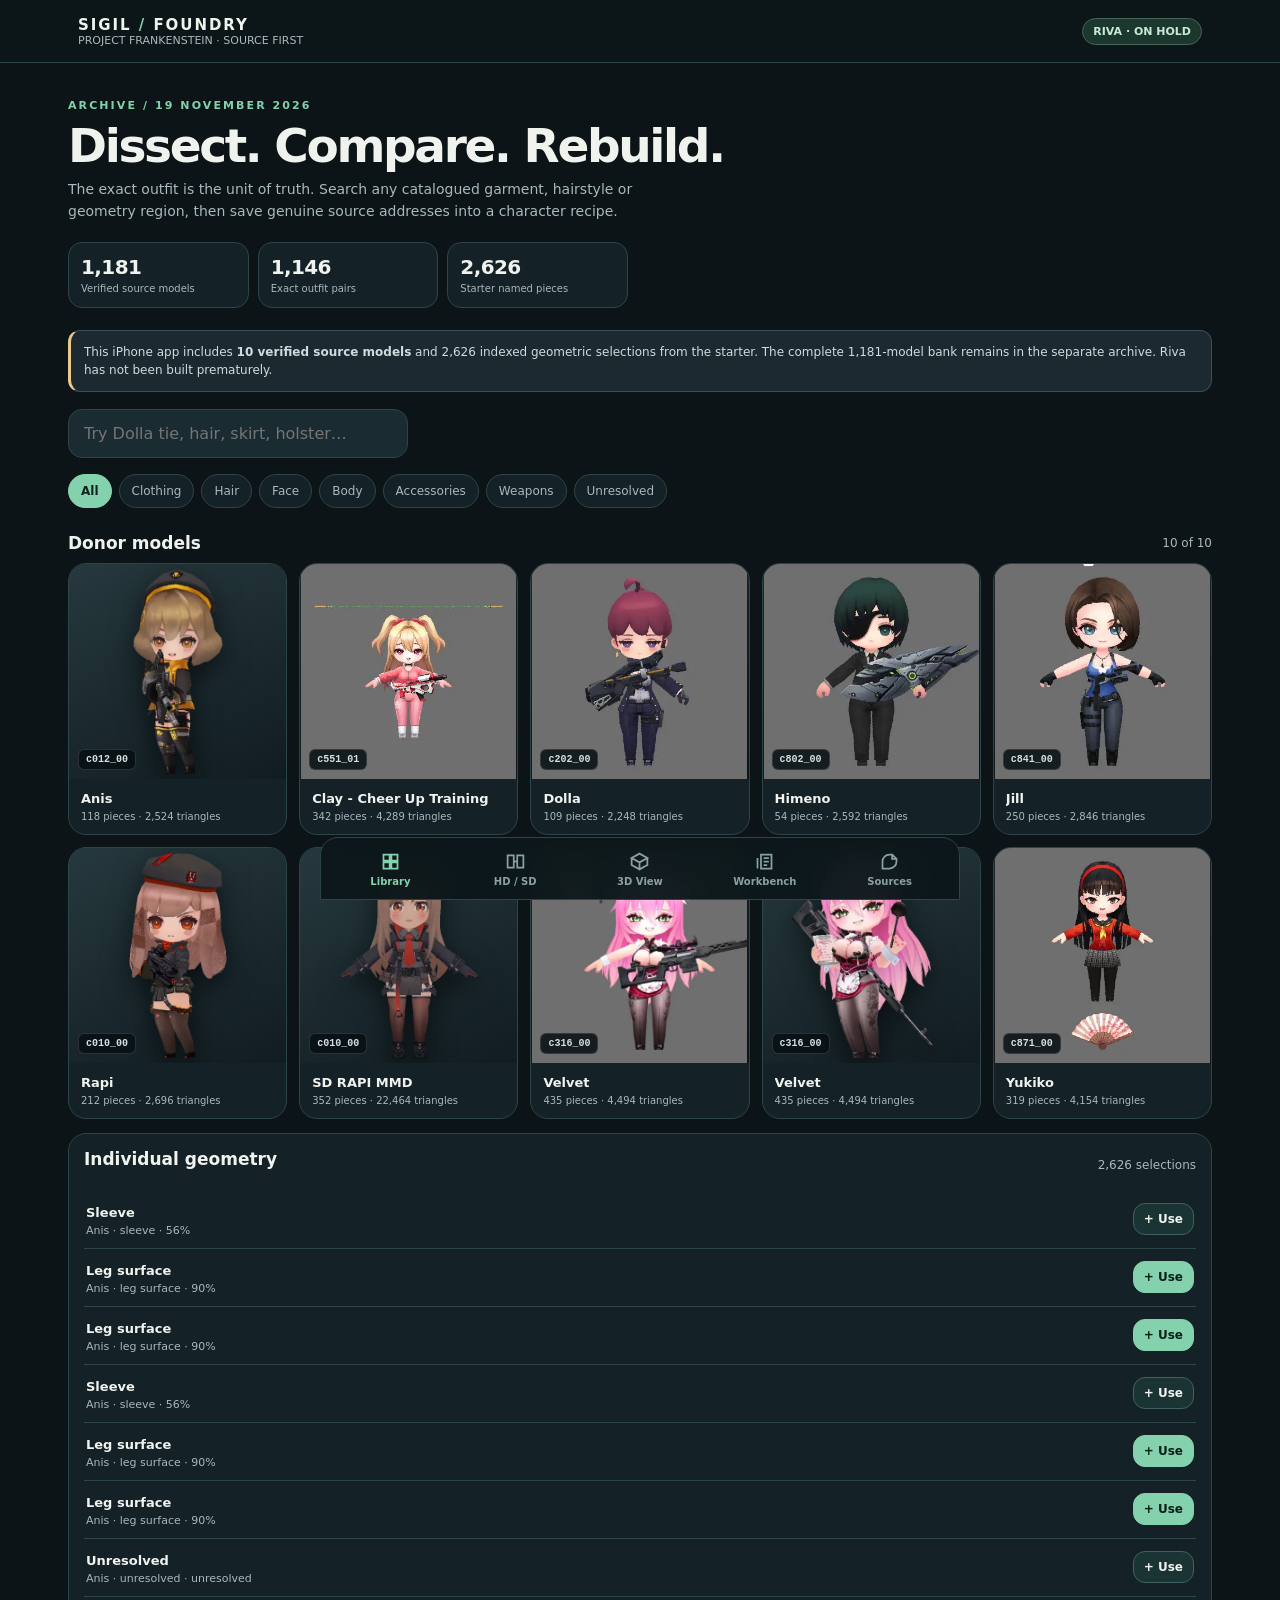
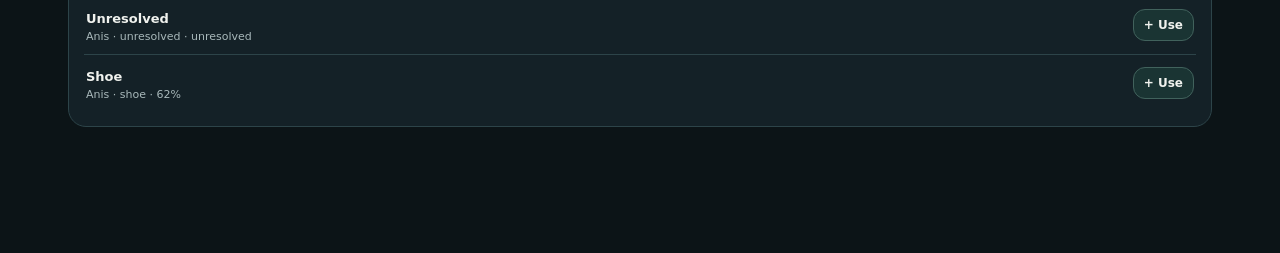
==== sigil-foundry/index.html @ a029f134 "Add touch-friendly private-source Foundry research viewer" ====
<!DOCTYPE html><html lang="en"><head><meta charset="utf-8"><meta name="viewport" content="width=device-width,initial-scale=1,viewport-fit=cover"><meta name="theme-color" content="#0c1417"><meta name="apple-mobile-web-app-capable" content="yes"><meta name="apple-mobile-web-app-title" content="SIGIL Foundry"><title>SIGIL Foundry | Mobile Source Studio</title><link rel="icon" href="data:,"><style>
:root{--bg:#0c1417;--panel:#142127;--surface:#1b2b32;--cream:#f2eee6;--text:#f0f2ee;--muted:#a9b9bb;--stroke:#2d4449;--jade:#83d2ad;--gold:#ebca8b;--red:#e8aba0;--bottom:76px; font-family:Inter,ui-sans-serif,system-ui,-apple-system,BlinkMacSystemFont,"Segoe UI",sans-serif;color-scheme:dark}
*{box-sizing:border-box}html{scroll-behavior:smooth}body{background:var(--bg);color:var(--text);margin:0;min-height:100dvh}button,input,select,textarea{font:inherit}button{cursor:pointer}button:disabled{opacity:.38;cursor:not-allowed}a{color:var(--jade)}button:focus-visible,input:focus-visible,select:focus-visible{outline:2px solid var(--jade);outline-offset:2px}input,select,textarea{color:var(--text);background:var(--surface);border:1px solid var(--stroke);border-radius:11px;padding:12px;max-width:100%}.top{position:sticky;top:0;z-index:20;background:#0d171aec;backdrop-filter:blur(18px);border-bottom:1px solid var(--stroke)}.top-inner{max-width:1180px;margin:auto;display:flex;align-items:center;justify-content:space-between;min-height:62px;padding:8px 18px}.brand{font-weight:900;letter-spacing:.13em;font-size:15px}.brand b{color:var(--jade)}.tiny{font-size:11px;color:var(--muted)}.badge{border:1px solid #456657;background:#1c372e;color:#c6ead8;border-radius:100px;padding:6px 10px;font-size:11px;font-weight:800;white-space:nowrap}.wrap{max-width:1180px;margin:auto;padding:24px 18px 126px}.eyebrow{font-size:11px;letter-spacing:.19em;color:var(--jade);font-weight:900;text-transform:uppercase}.hero{margin-bottom:22px}.hero h1{font-size:clamp(29px,7vw,47px);line-height:1.05;letter-spacing:-.05em;margin:9px 0}.hero p{color:var(--muted);max-width:620px;margin:8px 0;font-size:14px;line-height:1.55}.metrics{display:grid;grid-template-columns:repeat(3,1fr);gap:9px;margin-top:19px}.metric{background:var(--panel);border:1px solid var(--stroke);padding:12px;border-radius:14px}.metric strong{font-size:20px;display:block;letter-spacing:-.03em}.metric span{font-size:10px;color:var(--muted);display:block;line-height:1.3;margin-top:3px}.toolbar{display:flex;flex-direction:column;gap:12px;margin-bottom:15px}.search{width:100%;padding:14px 15px!important;border-radius:14px}.chipbar{display:flex;gap:7px;overflow:auto;padding:1px 0 7px;scrollbar-width:none}.chipbar::-webkit-scrollbar{display:none}.chip{border:1px solid var(--stroke);background:var(--panel);border-radius:100px;padding:9px 12px;color:var(--muted);white-space:nowrap;font-size:12px}.chip[aria-pressed="true"]{color:#10241e;background:var(--jade);border-color:var(--jade);font-weight:850}.section-row{display:flex;align-items:center;justify-content:space-between;gap:10px;margin:18px 0 10px}.section-row h2{font-size:17px;margin:0}.section-row span{font-size:12px;color:var(--muted)}.grid{display:grid;grid-template-columns:repeat(2,minmax(0,1fr));gap:12px}.donor{background:var(--panel);border:1px solid var(--stroke);border-radius:18px;padding:0;text-align:left;color:var(--text);overflow:hidden;min-width:0}.donor:active{transform:scale(.988)}.donor-cover{height:175px;background:linear-gradient(155deg,#26393e,#111c21);display:flex;align-items:center;justify-content:center;overflow:hidden;position:relative}.donor-cover img{width:100%;height:100%;object-fit:contain;object-position:center 35%;filter:drop-shadow(0 10px 14px #0009)}.donor-cover .model-id{position:absolute;bottom:9px;left:9px;background:#071114dc;border:1px solid #fff2;color:#d3e1e1;padding:4px 7px;border-radius:6px;font:600 10px monospace}.donor-info{padding:12px}.donor-info strong{display:block;font-size:13px;white-space:nowrap;overflow:hidden;text-overflow:ellipsis}.donor-info span{font-size:10px;color:var(--muted);margin-top:5px;display:block}.notice{background:#1c2930;border:1px solid #39505b;border-left:3px solid var(--gold);border-radius:12px;padding:12px 13px;color:#cfdcdd;font-size:12px;line-height:1.5}.banner{display:flex;gap:10px;align-items:flex-start}.banner svg{flex-shrink:0}.panel{background:var(--panel);border:1px solid var(--stroke);border-radius:18px;padding:15px;margin-top:14px}.panel h2{font-size:17px;margin:0 0 12px}.panel p{font-size:13px;color:var(--muted);line-height:1.55}.btn{display:inline-flex;justify-content:center;align-items:center;gap:8px;border:1px solid #41625c;background:#1a3433;color:var(--text);font-weight:750;border-radius:12px;padding:11px 13px;font-size:12px;text-decoration:none}.btn.primary{background:var(--jade);color:#092018;border-color:var(--jade)}.btn.ghost{background:transparent;border-color:var(--stroke)}.btn.full{width:100%;margin-top:10px}.btn-row{display:flex;flex-wrap:wrap;gap:8px;margin-top:12px}.back{border:0;color:var(--jade);background:transparent;padding:6px 0;font-weight:700;font-size:12px}.profile{display:grid;gap:11px}.pair{display:grid;grid-template-columns:1fr 1fr;gap:10px}.art{background:#213035;border-radius:13px;position:relative;overflow:hidden;height:240px;display:flex;align-items:center;justify-content:center}.art img{max-width:100%;max-height:100%;object-fit:contain;filter:drop-shadow(0 3px 11px #0009)}.art span{position:absolute;top:8px;left:8px;background:#051012b8;border-radius:6px;font-size:10px;padding:4px 6px;font-weight:750}.partrow{border-bottom:1px solid var(--stroke);padding:11px 2px;display:flex;justify-content:space-between;align-items:center;gap:12px}.partrow:last-child{border-bottom:0}.partrow strong{font-size:13px;font-weight:760}.partrow small{display:block;font-size:11px;color:var(--muted);padding-top:3px}.partrow .btn{padding:8px 10px;white-space:nowrap}.partlist{max-height:520px;overflow:auto}.loading{color:var(--jade);font-size:12px}.filters{display:flex;gap:9px;align-items:center}.filters>*{min-width:0;flex:1}.canvascompare{position:relative;overflow:hidden;max-width:520px;background:radial-gradient(ellipse at center,#324a50,#132326);height:380px;border:1px solid var(--stroke);border-radius:14px;margin:8px auto}.canvascompare img{position:absolute;inset:0;width:100%;height:100%;object-fit:contain}.comparelabels{display:flex;justify-content:space-between;font-size:11px;color:var(--muted)}.range{width:100%;accent-color:var(--jade)}.recipe-line{display:grid;grid-template-columns:1fr auto;gap:8px;align-items:center;padding:10px 0;border-bottom:1px solid var(--stroke)}.recipe-line small{display:block;color:var(--muted);font-size:11px}.recipe-line strong{font-size:12px}.recipe-line input{width:44px;height:37px;padding:3px;border-radius:8px;vertical-align:middle}.recipe-actions{display:flex;gap:5px}.recipe-actions button{padding:9px;border-radius:8px}.empty{padding:24px 12px;text-align:center;color:var(--muted);font-size:13px;border:1px dashed var(--stroke);border-radius:12px}.viewer{height:410px;background:radial-gradient(ellipse at center,#31464b,#0c181c 70%);border-radius:16px;border:1px solid var(--stroke);overflow:hidden;position:relative;display:flex;align-items:center;justify-content:center}.viewer model-viewer{width:100%;height:100%;background:transparent}.viewer-placeholder{text-align:center;padding:22px;max-width:330px;font-size:13px;color:var(--muted)}.viewer-placeholder b{display:block;color:var(--text);font-size:17px;margin-bottom:6px}.faux-icon{width:58px;height:58px;border-radius:16px;background:#213c39;color:var(--jade);display:grid;place-items:center;font-size:28px;margin:0 auto 12px}.progress{height:6px;background:#203236;border-radius:6px;overflow:hidden;margin:11px 0}.progress span{display:block;height:100%;width:97%;background:var(--jade)}.source-table{width:100%;font-size:12px;border-collapse:collapse}.source-table td{border-bottom:1px solid var(--stroke);padding:12px 3px}.source-table td:last-child{text-align:right;font-weight:800}.proof{width:100%;max-width:900px;border-radius:12px}.mobile-nav{position:fixed;z-index:25;bottom:0;left:0;right:0;display:flex;justify-content:space-around;gap:0;background:#0c171bf5;backdrop-filter:blur(15px);border-top:1px solid var(--stroke);padding:8px max(7px,env(safe-area-inset-right)) calc(7px + env(safe-area-inset-bottom))}.navbtn{flex:1;display:flex;flex-direction:column;align-items:center;gap:4px;border:0;background:none;color:#8aa1a3;font-size:10px;font-weight:650;padding:5px 3px}.navbtn svg{width:21px;height:21px;stroke-width:2;fill:none;stroke:currentColor}.navbtn[aria-current="page"]{color:var(--jade)}.subtle{font-size:11px!important;color:var(--muted)}.sr-only{position:absolute;width:1px;height:1px;overflow:hidden;clip:rect(0,0,0,0)}.file-control{display:inline-flex;position:relative;overflow:hidden}.file-control input{position:absolute;inset:0;opacity:0;cursor:pointer}.source-actions{margin-top:16px}.warn{color:var(--gold)!important}.error{color:var(--red)!important}.right{margin-left:auto}.floating{position:fixed;bottom:calc(82px + env(safe-area-inset-bottom));left:50%;transform:translateX(-50%);z-index:30;background:#c7ead6;color:#0c2922;font-size:12px;font-weight:750;border-radius:100px;padding:10px 14px;box-shadow:0 9px 30px #0008;max-width:92vw;text-align:center;pointer-events:none}.fit-controls{display:flex;gap:7px;flex-wrap:wrap;margin:11px 0}.tag{font-size:10px;letter-spacing:.02em;border:1px solid var(--stroke);border-radius:7px;padding:5px 7px;color:var(--muted)}.tag.verified{color:var(--jade);border-color:#355b4a}.muted{color:var(--muted)}
@media(min-width:720px){.wrap{padding-top:36px}.grid{grid-template-columns:repeat(5,minmax(0,1fr))}.donor-cover{height:215px}.profile{grid-template-columns:1fr 1fr}.pair .art{height:330px}.metrics{max-width:560px}.mobile-nav{max-width:800px;left:50%;transform:translateX(-50%);border:1px solid var(--stroke);border-radius:18px 18px 0 0}.top-inner{padding-inline:28px}.toolbar{flex-direction:row;align-items:center}.toolbar .search{width:340px}.chipbar{flex:1}}
@media(max-width:350px){.wrap{padding-inline:12px}.donor-cover{height:148px}.art{height:205px}}
</style></head><body><script>window.FOUNDRY_DATA={"assets":[{"asset_id":"a_26113ddb29e21cfa011d","label":"Anis","variant":"c012_00","part_count":118,"triangle_count":2524,"sha256":"26113ddb29e21cfa011db3b886895a06e87f343495593f696c88e1264e742d66","url":"/parts-nkas/c012_00.glb","articulation":{"structural_screen_candidate":false,"positive_face_groups":{"eyes":["eyeL_bone01","eyeR_bone01"],"cheeks":["cheekL_bone01","cheekR_bone01"]},"base_eligible":false,"face_structure_evidence":null,"screened_digit_cohort":false,"positive_weighted_digit_joints":["Bip001 L Finger0","Bip001 L Finger1","Bip001 R Finger0","Bip001 R Finger1"],"positive_weighted_facial_joints":["cheekL_bone01","cheekR_bone01","eyeL_bone01","eyeR_bone01"],"varying_facial_joint_targets":["eyeL_bone01","eyeR_bone01"],"nonzero_face_morph_targets":[],"facial_motion_evidence":true,"native_packet_control_evidence":{"ten_weighted_digit_chains":false,"four_weighted_facial_domains":false,"measured_control_action_counts":{"eyes":15},"native_motion_in_all_five_domains":false,"source_url":"/parts-inventory/official-articulation.json"}},"source_url":"https://nkas-l2d.pages.dev/characters/c012_00/idle/c012_00.atlas","hd_variant":"c012_00","idx":0},{"asset_id":"a_bd3911854fce69ee18eb","label":"Clay - Cheer Up Training","variant":"c551_01","part_count":342,"triangle_count":4289,"sha256":"bd3911854fce69ee18eb04dd256d93d41c7dbdff558f7c6a84bc2c3ca02b8f3a","url":"/reference-models/current-fbx-c551_01-be3a1a47e450f373.glb","articulation":{"structural_screen_candidate":true,"positive_face_groups":{"eyes":["Bone_eyelid_L_01","Bone_eyelid_L_02","Bone_eyelid_R_01","Bone_eyelid_R_02","Point_L_EYE","Point_R_EYE","eyelight_L","eyelight_R"],"lids":["Bone_eyelid_L_01","Bone_eyelid_L_02","Bone_eyelid_R_01","Bone_eyelid_R_02"],"brows":["Bone_eyebrow_L_01","Bone_eyebrow_L_02","Bone_eyebrow_R_01","Bone_eyebrow_R_02"],"mouth":["Bone_lip_d","Bone_lip_l","Bone_lip_r","Bone_lip_u"]},"base_eligible":true,"face_structure_evidence":"reports/learned-character/modern-face-construction-01/dissection-01/clay-training-current/dissection.json","screened_digit_cohort":true,"positive_weighted_digit_joints":["Bip001 L Finger0","Bip001 L Finger01","Bip001 L Finger1","Bip001 L Finger11","Bip001 L Finger2","Bip001 L Finger21","Bip001 L Finger3","Bip001 L Finger31","Bip001 L Finger4","Bip001 L Finger41","Bip001 R Finger0","Bip001 R Finger01","Bip001 R Finger1","Bip001 R Finger11","Bip001 R Finger2","Bip001 R Finger21","Bip001 R Finger3","Bip001 R Finger31","Bip001 R Finger4","Bip001 R Finger41"],"positive_weighted_facial_joints":["Bone_eyebrow_L_01","Bone_eyebrow_L_02","Bone_eyebrow_R_01","Bone_eyebrow_R_02","Bone_eyelid_L_01","Bone_eyelid_L_02","Bone_eyelid_R_01","Bone_eyelid_R_02","Bone_lip_d","Bone_lip_l","Bone_lip_r","Bone_lip_u","Point_L_EYE","Point_R_EYE","eyelight_L","eyelight_R"],"varying_facial_joint_targets":["Bone_eyebrow_L_01","Bone_eyebrow_R_01","Bone_eyebrow_R_02","Bone_eyelid_L_01","Bone_eyelid_L_02","Bone_eyelid_R_01","Bone_eyelid_R_02","Bone_lip_d","Bone_lip_l","Bone_lip_r","Bone_lip_u","Point_L_EYE","Point_R_EYE","eyelight_L","eyelight_R"],"nonzero_face_morph_targets":[],"facial_motion_evidence":true},"source_url":"https://nkas-l2d.pages.dev/characters/c551_01/idle/c551_01.atlas","hd_variant":"c551_01","idx":1},{"asset_id":"a_4340e0e1e3c683738c43","label":"Dolla","variant":"c202_00","part_count":109,"triangle_count":2248,"sha256":"4340e0e1e3c683738c435264e77ce900258d9537158cd22a264c3fc2d282b827","url":"/reference-models/current-fbx-c202_00-e6459ed41e814e43.glb","articulation":{"structural_screen_candidate":false,"positive_face_groups":{"eyes":["eyeL_bone01","eyeR_bone01"],"cheeks":["cheekL_bone01","cheekR_bone01"]},"base_eligible":false,"face_structure_evidence":null,"screened_digit_cohort":false,"positive_weighted_digit_joints":["Bip001 L Finger0","Bip001 L Finger1","Bip001 R Finger0","Bip001 R Finger1"],"positive_weighted_facial_joints":["cheekL_bone01","cheekR_bone01","eyeL_bone01","eyeR_bone01"],"varying_facial_joint_targets":["eyeL_bone01","eyeR_bone01"],"nonzero_face_morph_targets":[],"facial_motion_evidence":true},"source_url":"https://nkas-l2d.pages.dev/characters/c202_00/idle/c202_00.atlas","hd_variant":"c202_00","idx":2},{"asset_id":"a_eb46d38f22cc682143a1","label":"Himeno","variant":"c802_00","part_count":54,"triangle_count":2592,"sha256":"eb46d38f22cc682143a1a8ac861a01e8b8daf40ad26bdcac39c885636d1cbaf2","url":"/reference-models/current-fbx-c802_00-7011b59796697b02.glb","articulation":{"structural_screen_candidate":false,"positive_face_groups":{"eyes":["Bone_Eye_02","Bone_Eye_03"]},"base_eligible":false,"face_structure_evidence":null,"screened_digit_cohort":false,"positive_weighted_digit_joints":["Bip001 L Finger0","Bip001 L Finger1","Bip001 R Finger0","Bip001 R Finger1"],"positive_weighted_facial_joints":["Bone_Eye_02","Bone_Eye_03"],"varying_facial_joint_targets":[],"nonzero_face_morph_targets":[],"facial_motion_evidence":false},"source_url":"https://nkas-l2d.pages.dev/characters/c802_00/idle/c802_00.atlas","hd_variant":"c802_00","idx":3},{"asset_id":"a_652b8ddce29c4a50c487","label":"Jill","variant":"c841_00","part_count":250,"triangle_count":2846,"sha256":"652b8ddce29c4a50c4872aed82d2906f35cae09b26ced85f23092f1f4d4b8dad","url":"/reference-models/current-fbx-c841_00-bfba6c1afca89bed.glb","articulation":{"structural_screen_candidate":false,"positive_face_groups":{"eyes":["Bone_Eye_01","Bone_Eye_02","Bone_Eye_03","Bone_Eye_04","eyeL_bone","eyeR_bone"]},"base_eligible":false,"face_structure_evidence":null,"screened_digit_cohort":false,"positive_weighted_digit_joints":["Bip001 L Finger0","Bip001 L Finger1","Bip001 R Finger0","Bip001 R Finger1"],"positive_weighted_facial_joints":["Bone_Eye_01","Bone_Eye_02","Bone_Eye_03","Bone_Eye_04","eyeL_bone","eyeR_bone"],"varying_facial_joint_targets":[],"nonzero_face_morph_targets":[],"facial_motion_evidence":false},"source_url":"https://nkas-l2d.pages.dev/characters/c841_00/idle/c841_00.atlas","hd_variant":"c841_00","idx":4},{"asset_id":"a_cc858ec1af2d0857018f","label":"Rapi","variant":"c010_00","part_count":212,"triangle_count":2696,"sha256":"cc858ec1af2d0857018f8470c4a59970faf76c6d0c9e543b93d9b0abc9d3d5d0","url":"/parts-nkas/c010_00.glb","articulation":{"structural_screen_candidate":false,"positive_face_groups":{"eyes":["eyeL_bone01","eyeR_bone01"],"cheeks":["cheekL_bone01","cheekR_bone01"]},"base_eligible":false,"face_structure_evidence":null,"screened_digit_cohort":false,"positive_weighted_digit_joints":["Bip001 L Finger0","Bip001 L Finger1","Bip001 R Finger0","Bip001 R Finger1"],"positive_weighted_facial_joints":["cheekL_bone01","cheekR_bone01","eyeL_bone01","eyeR_bone01"],"varying_facial_joint_targets":["eyeL_bone01","eyeR_bone01"],"nonzero_face_morph_targets":[],"facial_motion_evidence":true,"native_packet_control_evidence":{"ten_weighted_digit_chains":false,"four_weighted_facial_domains":false,"measured_control_action_counts":{"eyes":15},"native_motion_in_all_five_domains":false,"source_url":"/parts-inventory/official-articulation.json"}},"source_url":"https://nkas-l2d.pages.dev/characters/c010_00/idle/c010_00.atlas","hd_variant":"c010_00","idx":5},{"asset_id":"a_23824affee79e4390d70","label":"SD RAPI MMD","variant":"c010_00","part_count":352,"triangle_count":22464,"sha256":"23824affee79e4390d70920ec7d06c17b0ce52b32ac62b5d6fd33afb33581f2f","url":"/parts-publisher/20096ecd15107a519e42f9f8224269ec76d51ea7462418af2238d0a4ba24a568.glb","articulation":{"structural_screen_candidate":false,"positive_face_groups":{},"base_eligible":false,"face_structure_evidence":null,"screened_digit_cohort":false,"positive_weighted_digit_joints":["Bip001 L Finger0","Bip001 L Finger01","Bip001 L Finger02","Bip001 L Finger1","Bip001 L Finger11","Bip001 L Finger12","Bip001 L Finger2","Bip001 L Finger21","Bip001 L Finger22","Bip001 L Finger3","Bip001 L Finger31","Bip001 L Finger32","Bip001 L Finger4","Bip001 L Finger41","Bip001 L Finger42","Bip001 R Finger0","Bip001 R Finger01","Bip001 R Finger02","Bip001 R Finger1","Bip001 R Finger11","Bip001 R Finger12","Bip001 R Finger2","Bip001 R Finger21","Bip001 R Finger22","Bip001 R Finger3","Bip001 R Finger31","Bip001 R Finger32","Bip001 R Finger4","Bip001 R Finger41","Bip001 R Finger42"],"positive_weighted_facial_joints":[],"varying_facial_joint_targets":[],"nonzero_face_morph_targets":["ω","ω□","∧","□","□1","▲","▲1","い","い1","う","え","え1","お","お.001","じと目","てへぺろ","にっこり","にっこり2","にっこり3","にっこり4","にやり","にやり２","ぺろっ","まばたき","ウィンク","ウィンク右","ウィンク２","ウィンク２右","キリッ","口横広げ","口角上げ","口角下げ","口角下げ1","口角下げ2","口角下げ3","笑い"],"facial_motion_evidence":false},"source_url":"https://nkas-l2d.pages.dev/characters/c010_00/idle/c010_00.atlas","hd_variant":"c010_00","idx":6},{"asset_id":"a_075a3417e5a98e05d803","label":"Velvet","variant":"c316_00","part_count":435,"triangle_count":4494,"sha256":"075a3417e5a98e05d803a563efd35ff6f1c7da198da0ea0b22eadf99c3600556","url":"/reference-models/current-fbx-c316_00-b78ae897014db101.glb","articulation":{"structural_screen_candidate":true,"positive_face_groups":{"eyes":["B_Eyeline_LB01","B_Eyeline_LT01","B_Eyeline_RB01","B_Eyeline_RT01","P_eyes_l","P_eyes_r","eyeL_bone","eyeR_bone"],"lids":["B_Eyeline_LB01","B_Eyeline_LT01","B_Eyeline_RB01","B_Eyeline_RT01"],"brows":["P_Eyebrows_R_005","P_Eyebrows_R_006"],"mouth":["B_mouth_B","B_mouth_T","P_mouth_S_01","P_mouth_S_02"]},"base_eligible":true,"face_structure_evidence":"reports/learned-character/modern-face-construction-01/dissection-01/velvet-current/dissection.json","screened_digit_cohort":true,"positive_weighted_digit_joints":["Bip001 L Finger0","Bip001 L Finger01","Bip001 L Finger1","Bip001 L Finger11","Bip001 L Finger2","Bip001 L Finger21","Bip001 L Finger3","Bip001 L Finger31","Bip001 L Finger4","Bip001 L Finger41","Bip001 R Finger0","Bip001 R Finger01","Bip001 R Finger1","Bip001 R Finger11","Bip001 R Finger2","Bip001 R Finger21","Bip001 R Finger3","Bip001 R Finger31","Bip001 R Finger4","Bip001 R Finger41"],"positive_weighted_facial_joints":["B_Eyeline_LB01","B_Eyeline_LT01","B_Eyeline_RB01","B_Eyeline_RT01","B_mouth_B","B_mouth_T","P_Eyebrows_R_005","P_Eyebrows_R_006","P_eyes_l","P_eyes_r","P_mouth_S_01","P_mouth_S_02","eyeL_bone","eyeR_bone"],"varying_facial_joint_targets":[],"nonzero_face_morph_targets":[],"facial_motion_evidence":false},"source_url":"https://nkas-l2d.pages.dev/characters/c316_00/idle/c316_00.atlas","hd_variant":"c316_00","idx":7},{"asset_id":"a_aafb2febc03686c037df","label":"Velvet","variant":"c316_00","part_count":435,"triangle_count":4494,"sha256":"aafb2febc03686c037dfc395a8ff750d691e4d5f8e8127dbdb4376c4f02cd8dd","url":"/parts-nkas/c316_00.glb","articulation":{"structural_screen_candidate":true,"positive_face_groups":{"eyes":["B_Eyeline_LB01","B_Eyeline_LT01","B_Eyeline_RB01","B_Eyeline_RT01","P_eyes_l","P_eyes_r","eyeL_bone","eyeR_bone"],"lids":["B_Eyeline_LB01","B_Eyeline_LT01","B_Eyeline_RB01","B_Eyeline_RT01"],"brows":["P_Eyebrows_R_005","P_Eyebrows_R_006"],"mouth":["B_mouth_B","B_mouth_T","P_mouth_S_01","P_mouth_S_02"]},"base_eligible":false,"face_structure_evidence":null,"screened_digit_cohort":false,"positive_weighted_digit_joints":["Bip001 L Finger0","Bip001 L Finger01","Bip001 L Finger1","Bip001 L Finger11","Bip001 L Finger2","Bip001 L Finger21","Bip001 L Finger3","Bip001 L Finger31","Bip001 L Finger4","Bip001 L Finger41","Bip001 R Finger0","Bip001 R Finger01","Bip001 R Finger1","Bip001 R Finger11","Bip001 R Finger2","Bip001 R Finger21","Bip001 R Finger3","Bip001 R Finger31","Bip001 R Finger4","Bip001 R Finger41"],"positive_weighted_facial_joints":["B_Eyeline_LB01","B_Eyeline_LT01","B_Eyeline_RB01","B_Eyeline_RT01","B_mouth_B","B_mouth_T","P_Eyebrows_R_005","P_Eyebrows_R_006","P_eyes_l","P_eyes_r","P_mouth_S_01","P_mouth_S_02","eyeL_bone","eyeR_bone"],"varying_facial_joint_targets":["B_Eyeline_LB01","B_Eyeline_LT01","B_Eyeline_RB01","B_Eyeline_RT01","B_mouth_B","B_mouth_T","P_Eyebrows_R_005","P_Eyebrows_R_006","P_eyes_l","P_eyes_r","P_mouth_S_01","P_mouth_S_02","eyeL_bone","eyeR_bone"],"nonzero_face_morph_targets":[],"facial_motion_evidence":true,"native_packet_control_evidence":{"ten_weighted_digit_chains":true,"four_weighted_facial_domains":true,"measured_control_action_counts":{"digits":15,"lids":15,"eyes":14,"brows":13,"mouth":13},"native_motion_in_all_five_domains":true,"source_url":"/parts-inventory/official-articulation.json"}},"source_url":"https://nkas-l2d.pages.dev/characters/c316_00/idle/c316_00.atlas","hd_variant":"c316_00","idx":8},{"asset_id":"a_55063a1010c2d9007d2c","label":"Yukiko","variant":"c871_00","part_count":319,"triangle_count":4154,"sha256":"55063a1010c2d9007d2c6ff8cbe4a92a27f216120b14be80775396a840137341","url":"/reference-models/current-fbx-c871_00-6d71f424dd18a746.glb","articulation":{"structural_screen_candidate":false,"positive_face_groups":{"eyes":["Bone_Eye_01","Bone_Eye_02","Bone_Eye_03","Bone_Eye_04","Point_L_EYE","Point_R_EYE","eyelight_L","eyelight_R"],"brows":["Bone_eyebrow_L_01","Bone_eyebrow_L_02","Bone_eyebrow_R_01","Bone_eyebrow_R_02"],"mouth":["Bone_lip_d","Bone_lip_l","Bone_lip_r","Bone_lip_u"]},"base_eligible":true,"face_structure_evidence":"reports/learned-character/modern-face-construction-01/dissection-01/yukiko-current/dissection.json","screened_digit_cohort":true,"positive_weighted_digit_joints":["Bip001 L Finger0","Bip001 L Finger01","Bip001 L Finger1","Bip001 L Finger11","Bip001 L Finger2","Bip001 L Finger21","Bip001 L Finger3","Bip001 L Finger31","Bip001 L Finger4","Bip001 L Finger41","Bip001 R Finger0","Bip001 R Finger01","Bip001 R Finger1","Bip001 R Finger11","Bip001 R Finger2","Bip001 R Finger21","Bip001 R Finger3","Bip001 R Finger31","Bip001 R Finger4","Bip001 R Finger41"],"positive_weighted_facial_joints":["Bone_Eye_01","Bone_Eye_02","Bone_Eye_03","Bone_Eye_04","Bone_eyebrow_L_01","Bone_eyebrow_L_02","Bone_eyebrow_R_01","Bone_eyebrow_R_02","Bone_lip_d","Bone_lip_l","Bone_lip_r","Bone_lip_u","Point_L_EYE","Point_R_EYE","eyelight_L","eyelight_R"],"varying_facial_joint_targets":[],"nonzero_face_morph_targets":[],"facial_motion_evidence":false},"source_url":"https://nkas-l2d.pages.dev/characters/c871_00/idle/c871_00.atlas","hd_variant":"c871_00","idx":9}],"parts":[{"d":0,"id":"p_4c254caa9da64beb3d9cebed","label":"Sleeve","cat":"clothing","region":"sleeve","conf":0.56,"side":"left","t":8},{"d":0,"id":"p_32cc0477c6faa741db6d01d6","label":"Leg surface","cat":"body","region":"leg_surface","conf":0.9,"side":"left","t":12},{"d":0,"id":"p_1acf7314ecd69b1267a1ca1f","label":"Leg surface","cat":"body","region":"leg_surface","conf":0.9,"side":"left","t":8},{"d":0,"id":"p_0519ea0c69133a46da1798e7","label":"Sleeve","cat":"clothing","region":"sleeve","conf":0.56,"side":"right","t":8},{"d":0,"id":"p_fba3244b04eb97327331d15c","label":"Leg surface","cat":"body","region":"leg_surface","conf":0.9,"side":"right","t":12},{"d":0,"id":"p_1c285a92e9a4a71cf009e3f3","label":"Leg surface","cat":"body","region":"leg_surface","conf":0.9,"side":"right","t":8},{"d":0,"id":"p_75e197ec3e7fb2ffdbfe62b2","label":"Unresolved","cat":"unresolved","region":"unresolved","conf":0.0,"side":"center","t":117},{"d":0,"id":"p_3bcbd57f73316c375f1663bd","label":"Unresolved","cat":"unresolved","region":"unresolved","conf":0.0,"side":"left","t":18},{"d":0,"id":"p_0c5effa508b942e868186fdf","label":"Shoe","cat":"clothing","region":"shoe","conf":0.62,"side":"left","t":4},{"d":0,"id":"p_a96580d07d77c4df82568100","label":"Leg surface","cat":"body","region":"leg_surface","conf":0.9,"side":"left","t":37},{"d":0,"id":"p_5ceaba21f470a407c9862abd","label":"Shoe","cat":"clothing","region":"shoe","conf":0.62,"side":"left","t":24},{"d":0,"id":"p_8b9f677d238a561d84833482","label":"Shoe","cat":"clothing","region":"shoe","conf":0.62,"side":"right","t":4},{"d":0,"id":"p_15d1c34449ce39248365d1c6","label":"Leg surface","cat":"body","region":"leg_surface","conf":0.9,"side":"right","t":12},{"d":0,"id":"p_c5db6c8c8a7ad4bb5ff2be9d","label":"Shoe","cat":"clothing","region":"shoe","conf":0.62,"side":"right","t":24},{"d":0,"id":"p_4075bce6d0498aef7fe05c7f","label":"Leg surface","cat":"body","region":"leg_surface","conf":0.9,"side":"center","t":92},{"d":0,"id":"p_0b46bf0f1a9885af65725707","label":"Torso surface","cat":"body","region":"torso_surface","conf":0.86,"side":"center","t":59},{"d":0,"id":"p_9176177282f00a0c42ab3efa","label":"Leg surface","cat":"body","region":"leg_surface","conf":0.9,"side":"left","t":2},{"d":0,"id":"p_27a73f51fd66d7797243e2f5","label":"Leg surface","cat":"body","region":"leg_surface","conf":0.9,"side":"left","t":2},{"d":0,"id":"p_e814e4678bf517e698249bf1","label":"Leg surface","cat":"body","region":"leg_surface","conf":0.9,"side":"left","t":2},{"d":0,"id":"p_ca56dcffc1cf03cb041b92d8","label":"Leg surface","cat":"body","region":"leg_surface","conf":0.9,"side":"right","t":8},{"d":0,"id":"p_2cf4ed844e65150b9efc6f8e","label":"Unresolved","cat":"unresolved","region":"unresolved","conf":0.0,"side":"center","t":12},{"d":0,"id":"p_5fb65b8cf0ee9d06645be811","label":"Unresolved","cat":"unresolved","region":"unresolved","conf":0.0,"side":"left","t":2},{"d":0,"id":"p_7b11cbe0ae4c4f4ccb0a3440","label":"Unresolved","cat":"unresolved","region":"unresolved","conf":0.0,"side":"right","t":2},{"d":0,"id":"p_fc2cc9a941f3434b11e0f3e9","label":"Hand","cat":"body","region":"hand","conf":0.94,"side":"left","t":32},{"d":0,"id":"p_8aa78bd7634f011df40702be","label":"Arm surface","cat":"body","region":"arm_surface","conf":0.86,"side":"left","t":9},{"d":0,"id":"p_292a52d7145063bc06f11a9f","label":"Hand","cat":"body","region":"hand","conf":0.94,"side":"left","t":35},{"d":0,"id":"p_2837f68d58211f2cb619d1d2","label":"Hand","cat":"body","region":"hand","conf":0.86,"side":"left","t":12},{"d":0,"id":"p_be73bd6a5be5175052f3ebd0","label":"Hand","cat":"body","region":"hand","conf":0.94,"side":"right","t":32},{"d":0,"id":"p_5b32c8b492523bbd00975a33","label":"Sleeve","cat":"clothing","region":"sleeve","conf":0.56,"side":"right","t":9},{"d":0,"id":"p_fc2405928434821253e240b0","label":"Hand","cat":"body","region":"hand","conf":0.94,"side":"right","t":35},{"d":0,"id":"p_e6fa4b00f73511159a138599","label":"Hand","cat":"body","region":"hand","conf":0.86,"side":"right","t":12},{"d":0,"id":"p_64725a1584bef37d85b5e7e8","label":"Torso surface","cat":"body","region":"torso_surface","conf":0.86,"side":"center","t":102},{"d":0,"id":"p_233f018f8679efa388937d83","label":"Torso surface","cat":"body","region":"torso_surface","conf":0.86,"side":"center","t":22},{"d":0,"id":"p_515835491b2e6730031ac7d1","label":"Leg surface","cat":"body","region":"leg_surface","conf":0.9,"side":"center","t":12},{"d":0,"id":"p_e45ba0fac6e71eb505655d6b","label":"Torso surface","cat":"body","region":"torso_surface","conf":0.86,"side":"center","t":42},{"d":0,"id":"p_f959eb9909483eeb6ff35ee9","label":"Torso surface","cat":"body","region":"torso_surface","conf":0.86,"side":"left","t":6},{"d":0,"id":"p_a3b2f1a012a6d85b6dccd8db","label":"Leg surface","cat":"body","region":"leg_surface","conf":0.86,"side":"left","t":4},{"d":0,"id":"p_3996a8049172ea7fd2102b4d","label":"Torso surface","cat":"body","region":"torso_surface","conf":0.86,"side":"right","t":6},{"d":0,"id":"p_d4eb1be0aed9b101a5b17723","label":"Leg surface","cat":"body","region":"leg_surface","conf":0.86,"side":"right","t":4},{"d":0,"id":"p_d20b5310b1e82bcd12bb0458","label":"Side lock","cat":"hair","region":"side_lock","conf":0.55,"side":"left","t":8},{"d":0,"id":"p_68c92640bec9c006823464c5","label":"Unresolved","cat":"unresolved","region":"unresolved","conf":0.0,"side":"center","t":248},{"d":0,"id":"p_589fd0a808e8c6d9f7d011cc","label":"Bangs","cat":"hair","region":"bangs","conf":0.56,"side":"left","t":9},{"d":0,"id":"p_a1b3dad4af7fc337f24400e8","label":"Torso surface","cat":"body","region":"torso_surface","conf":0.86,"side":"center","t":2},{"d":0,"id":"p_37ae1a544f4561c46ccec04c","label":"Torso surface","cat":"body","region":"torso_surface","conf":0.86,"side":"center","t":2},{"d":0,"id":"p_10fe26153a5719ed0802421d","label":"Torso surface","cat":"body","region":"torso_surface","conf":0.86,"side":"center","t":2},{"d":0,"id":"p_5db4ef263b518838fbd1ad30","label":"Torso surface","cat":"body","region":"torso_surface","conf":0.86,"side":"center","t":2},{"d":0,"id":"p_ed19e2bb4b30ec50e3256c03","label":"Torso surface","cat":"body","region":"torso_surface","conf":0.86,"side":"center","t":2},{"d":0,"id":"p_99eef27f69ee4c65a8568c0b","label":"Torso surface","cat":"body","region":"torso_surface","conf":0.86,"side":"center","t":2},{"d":0,"id":"p_5e0cc2a8e0a019bac721522d","label":"Unresolved","cat":"unresolved","region":"unresolved","conf":0.0,"side":"left","t":10},{"d":0,"id":"p_c8ee0e2ba331a82e157fd66b","label":"Unresolved","cat":"unresolved","region":"unresolved","conf":0.0,"side":"center","t":54},{"d":0,"id":"p_e2f3225c16dcc8b83659948a","label":"Torso surface","cat":"body","region":"torso_surface","conf":0.86,"side":"center","t":88},{"d":0,"id":"p_39be41c9e21f9eb6e51c33a9","label":"Unresolved","cat":"unresolved","region":"unresolved","conf":0.0,"side":"right","t":10},{"d":0,"id":"p_aa72940bf3a09e32ea6d94a5","label":"Unresolved","cat":"unresolved","region":"unresolved","conf":0.0,"side":"center","t":24},{"d":0,"id":"p_af635e93aa667d41dbdce64e","label":"Unresolved","cat":"unresolved","region":"unresolved","conf":0.0,"side":"right","t":22},{"d":0,"id":"p_8a6a449b2ccd6242d1eeb9aa","label":"Unresolved","cat":"unresolved","region":"unresolved","conf":0.0,"side":"center","t":350},{"d":0,"id":"p_a5661c9a1aa9dd09ec07ddee","label":"Unresolved","cat":"unresolved","region":"unresolved","conf":0.0,"side":"left","t":22},{"d":0,"id":"p_411863eb8287940adcecff8c","label":"Sleeve","cat":"clothing","region":"sleeve","conf":0.56,"side":"right","t":70},{"d":0,"id":"p_94b48037b2f25d674de2d3e7","label":"Torso surface","cat":"body","region":"torso_surface","conf":0.86,"side":"center","t":20},{"d":0,"id":"p_8ef5ded3a78c564d26a57b16","label":"Sleeve","cat":"clothing","region":"sleeve","conf":0.56,"side":"right","t":6},{"d":0,"id":"p_6e653e8df999c922c8654215","label":"Sleeve","cat":"clothing","region":"sleeve","conf":0.56,"side":"left","t":70},{"d":0,"id":"p_d61b8fe6415ad9f520a1b012","label":"Sleeve","cat":"clothing","region":"sleeve","conf":0.56,"side":"left","t":6},{"d":0,"id":"p_2b99b33effdb0623f3255e72","label":"Crown","cat":"hair","region":"crown","conf":0.63,"side":"center","t":110},{"d":0,"id":"p_af1ce1be07ec91f65bc74b3a","label":"Crown","cat":"hair","region":"crown","conf":0.63,"side":"center","t":30},{"d":0,"id":"p_917c11a3db2cdca424518a51","label":"Sleeve","cat":"clothing","region":"sleeve","conf":0.56,"side":"right","t":12},{"d":0,"id":"p_4aa0622216053a5e912f0432","label":"Sleeve","cat":"clothing","region":"sleeve","conf":0.56,"side":"left","t":12},{"d":0,"id":"p_b57ddbb5451d49e7e91437f7","label":"Leg surface","cat":"body","region":"leg_surface","conf":0.9,"side":"right","t":8},{"d":0,"id":"p_3c65d84190ffb957fb5387ff","label":"Torso surface","cat":"body","region":"torso_surface","conf":0.86,"side":"right","t":12},{"d":0,"id":"p_601ca203411354f34b27b345","label":"Torso surface","cat":"body","region":"torso_surface","conf":0.86,"side":"right","t":12},{"d":0,"id":"p_b302d0299deab322482cac11","label":"Torso surface","cat":"body","region":"torso_surface","conf":0.86,"side":"right","t":12},{"d":0,"id":"p_e32d1d278790aa519cfb619a","label":"Torso surface","cat":"body","region":"torso_surface","conf":0.86,"side":"left","t":12},{"d":0,"id":"p_87eb627a50b418ec98b5c883","label":"Torso surface","cat":"body","region":"torso_surface","conf":0.86,"side":"left","t":12},{"d":0,"id":"p_60cb08e8d74d18029eb7cdbf","label":"Torso surface","cat":"body","region":"torso_surface","conf":0.86,"side":"left","t":12},{"d":0,"id":"p_c19ad5fbefea30ab0a0234b7","label":"Leg surface","cat":"body","region":"leg_surface","conf":0.9,"side":"left","t":16},{"d":0,"id":"p_b5af91fa452f87c3f124a960","label":"Leg surface","cat":"body","region":"leg_surface","conf":0.9,"side":"left","t":8},{"d":0,"id":"p_f4b7972e29208f893cd7279d","label":"Leg surface","cat":"body","region":"leg_surface","conf":0.9,"side":"left","t":8},{"d":0,"id":"p_c872a237a7302e6e28225550","label":"Leg surface","cat":"body","region":"leg_surface","conf":0.9,"side":"left","t":8},{"d":0,"id":"p_e88649edc2867336dc322692","label":"Weapon","cat":"weapon","region":"weapon","conf":0.97,"side":"right","t":2},{"d":0,"id":"p_7ff42f860645d98b00b8c013","label":"Weapon","cat":"weapon","region":"weapon","conf":0.97,"side":"right","t":6},{"d":0,"id":"p_35db71e94491e021d8fcc323","label":"Weapon","cat":"weapon","region":"weapon","conf":0.97,"side":"right","t":6},{"d":0,"id":"p_b215d5ef470fc20af39135fc","label":"Weapon","cat":"weapon","region":"weapon","conf":0.97,"side":"right","t":4},{"d":0,"id":"p_6eef61f547dcd375f6c72b5d","label":"Weapon","cat":"weapon","region":"weapon","conf":0.97,"side":"right","t":2},{"d":0,"id":"p_e6b5cf3a81167bfa5180b54c","label":"Weapon","cat":"weapon","region":"weapon","conf":0.97,"side":"right","t":6},{"d":0,"id":"p_92deb7b69353c086c77787f1","label":"Weapon","cat":"weapon","region":"weapon","conf":0.97,"side":"right","t":20},{"d":0,"id":"p_411df320478a5aa1c2f4833f","label":"Weapon","cat":"weapon","region":"weapon","conf":0.97,"side":"right","t":10},{"d":0,"id":"p_8625a172415641ffd42d21ef","label":"Weapon","cat":"weapon","region":"weapon","conf":0.97,"side":"right","t":2},{"d":0,"id":"p_fd01fadd59224f6f7ad2b287","label":"Weapon","cat":"weapon","region":"weapon","conf":0.97,"side":"right","t":2},{"d":0,"id":"p_b6239fd49bce4b6de3cce22a","label":"Weapon","cat":"weapon","region":"weapon","conf":0.97,"side":"right","t":6},{"d":0,"id":"p_809918bc7d19156e666cb380","label":"Weapon","cat":"weapon","region":"weapon","conf":0.97,"side":"right","t":8},{"d":0,"id":"p_3c916585f4d3d0ebe04396c4","label":"Weapon","cat":"weapon","region":"weapon","conf":0.97,"side":"right","t":4},{"d":0,"id":"p_2dc15f28c227bac1053be3c6","label":"Weapon","cat":"weapon","region":"weapon","conf":0.97,"side":"right","t":12},{"d":0,"id":"p_7a303a28a6ee17eb5ae4a7a1","label":"Weapon","cat":"weapon","region":"weapon","conf":0.97,"side":"right","t":2},{"d":0,"id":"p_9ab4e67798d009b46d0049e8","label":"Weapon","cat":"weapon","region":"weapon","conf":0.97,"side":"right","t":8},{"d":0,"id":"p_931ab2ec12c08f4f8574ea2b","label":"Weapon","cat":"weapon","region":"weapon","conf":0.97,"side":"right","t":4},{"d":0,"id":"p_c4513b26a753de2d7389c782","label":"Weapon","cat":"weapon","region":"weapon","conf":0.97,"side":"right","t":20},{"d":0,"id":"p_68c84c59ef98aecdc3ad6c19","label":"Weapon","cat":"weapon","region":"weapon","conf":0.97,"side":"right","t":20},{"d":0,"id":"p_adcecc2614d876912e698ee0","label":"Weapon","cat":"weapon","region":"weapon","conf":0.97,"side":"right","t":14},{"d":0,"id":"p_b8d25a87483110fe070a5e31","label":"Weapon","cat":"weapon","region":"weapon","conf":0.97,"side":"right","t":6},{"d":0,"id":"p_a1dbb9ce5a78023f5538f9f6","label":"Weapon","cat":"weapon","region":"weapon","conf":0.97,"side":"right","t":10},{"d":0,"id":"p_cb9d0b39b34954e9c73e58e3","label":"Weapon","cat":"weapon","region":"weapon","conf":0.97,"side":"right","t":10},{"d":0,"id":"p_f8f9e5572a250588cfba10e4","label":"Weapon","cat":"weapon","region":"weapon","conf":0.97,"side":"right","t":26},{"d":0,"id":"p_c5f099e48140694a292aff44","label":"Weapon","cat":"weapon","region":"weapon","conf":0.97,"side":"right","t":10},{"d":0,"id":"p_4df610e578f45c1d6bd2afdf","label":"Weapon","cat":"weapon","region":"weapon","conf":0.97,"side":"right","t":2},{"d":0,"id":"p_9b97c107e8c859e61c5c6a02","label":"Weapon","cat":"weapon","region":"weapon","conf":0.97,"side":"right","t":2},{"d":0,"id":"p_0877e4d735a4e231699c2654","label":"Weapon","cat":"weapon","region":"weapon","conf":0.97,"side":"right","t":2},{"d":0,"id":"p_06b71d00cefe70d55d0f0678","label":"Weapon","cat":"weapon","region":"weapon","conf":0.97,"side":"right","t":2},{"d":0,"id":"p_93ef3b2b65cc60369fb5d1b7","label":"Weapon","cat":"weapon","region":"weapon","conf":0.97,"side":"right","t":2},{"d":0,"id":"p_3d881ba9e812c0975a6c1f6a","label":"Weapon","cat":"weapon","region":"weapon","conf":0.97,"side":"right","t":2},{"d":0,"id":"p_652290b65efcd67eb10dce30","label":"Weapon","cat":"weapon","region":"weapon","conf":0.97,"side":"right","t":4},{"d":0,"id":"p_5f289995d61ee2033f91960a","label":"Weapon","cat":"weapon","region":"weapon","conf":0.97,"side":"right","t":4},{"d":0,"id":"p_8a72cb03b9f045b4c4b62637","label":"Weapon","cat":"weapon","region":"weapon","conf":0.97,"side":"right","t":20},{"d":0,"id":"p_19653066662e2c78ec6b9be0","label":"Weapon","cat":"weapon","region":"weapon","conf":0.97,"side":"right","t":8},{"d":0,"id":"p_459d36bab56cc98dd4696401","label":"Weapon","cat":"weapon","region":"weapon","conf":0.97,"side":"right","t":6},{"d":0,"id":"p_2f9ff4730d1a970eb8e2b3a3","label":"Weapon","cat":"weapon","region":"weapon","conf":0.97,"side":"right","t":6},{"d":0,"id":"p_f6955ffdf2208eadcd7c379b","label":"Weapon","cat":"weapon","region":"weapon","conf":0.97,"side":"right","t":36},{"d":0,"id":"p_a0ea583e0f1c1eacd585f5e9","label":"Weapon","cat":"weapon","region":"weapon","conf":0.97,"side":"right","t":16},{"d":0,"id":"p_6fce280778024b93de1c30f0","label":"Weapon","cat":"weapon","region":"weapon","conf":0.97,"side":"right","t":8},{"d":0,"id":"p_9478997626e2de8146275d2c","label":"Weapon","cat":"weapon","region":"weapon","conf":0.97,"side":"right","t":12},{"d":0,"id":"p_76c53d17e1f9bc69bb8c9b10","label":"Weapon","cat":"weapon","region":"weapon","conf":0.97,"side":"right","t":8},{"d":1,"id":"p_0a63d790659ae324c4302f27","label":"Hand","cat":"body","region":"hand","conf":0.86,"side":"right","t":1},{"d":1,"id":"p_c91528ec92836fcc5d002d25","label":"Hand","cat":"body","region":"hand","conf":0.86,"side":"right","t":1},{"d":1,"id":"p_065b9dde093f3c1f07d55755","label":"Hand","cat":"body","region":"hand","conf":0.86,"side":"right","t":1},{"d":1,"id":"p_e915b56097d2e4b34b549e61","label":"Hand","cat":"body","region":"hand","conf":0.86,"side":"right","t":1},{"d":1,"id":"p_b15f9977c6c60cccbdf0aa8a","label":"Hand","cat":"body","region":"hand","conf":0.86,"side":"right","t":1},{"d":1,"id":"p_ac92a97231467fd73e1d02a0","label":"Hand","cat":"body","region":"hand","conf":0.86,"side":"right","t":1},{"d":1,"id":"p_2c0beee26491da73469608b8","label":"Earpiece","cat":"accessory","region":"earpiece","conf":0.86,"side":"right","t":1},{"d":1,"id":"p_51aebd83572c4893d9df4bd0","label":"Earpiece","cat":"accessory","region":"earpiece","conf":0.86,"side":"right","t":1},{"d":1,"id":"p_05da079c06c0c1b05e2f5b11","label":"Earpiece","cat":"accessory","region":"earpiece","conf":0.86,"side":"right","t":1},{"d":1,"id":"p_8a8cd15df2be33f200c5f43b","label":"Earpiece","cat":"accessory","region":"earpiece","conf":0.86,"side":"center","t":4},{"d":1,"id":"p_6a00341ba22f0cead2e6fe68","label":"Earpiece","cat":"accessory","region":"earpiece","conf":0.86,"side":"center","t":4},{"d":1,"id":"p_a0f0398d253f7a083b660bbe","label":"Earpiece","cat":"accessory","region":"earpiece","conf":0.86,"side":"center","t":1},{"d":1,"id":"p_434796c15e2a93c2f5c34da7","label":"Earpiece","cat":"accessory","region":"earpiece","conf":0.86,"side":"right","t":1},{"d":1,"id":"p_1b26f2105f23cb722da45985","label":"Earpiece","cat":"accessory","region":"earpiece","conf":0.86,"side":"right","t":2},{"d":1,"id":"p_93e79d4e6fda79abb569fc4f","label":"Earpiece","cat":"accessory","region":"earpiece","conf":0.86,"side":"right","t":3},{"d":1,"id":"p_a85a290f223191509e6eac8f","label":"Hand","cat":"body","region":"hand","conf":0.86,"side":"left","t":1},{"d":1,"id":"p_71d2cb5546fc90afb7bc3793","label":"Hand","cat":"body","region":"hand","conf":0.86,"side":"left","t":1},{"d":1,"id":"p_a24bb29abfe5a94d08908fe8","label":"Hand","cat":"body","region":"hand","conf":0.86,"side":"left","t":1},{"d":1,"id":"p_89c60fe474b90ed1ba95ff6c","label":"Hand","cat":"body","region":"hand","conf":0.86,"side":"left","t":1},{"d":1,"id":"p_5c0ca0a470a675ca3c353c07","label":"Hand","cat":"body","region":"hand","conf":0.86,"side":"left","t":1},{"d":1,"id":"p_e04ae8b25a2c94801c137698","label":"Hand","cat":"body","region":"hand","conf":0.86,"side":"left","t":1},{"d":1,"id":"p_2a679af4c7ad7fb5bff0b826","label":"Earpiece","cat":"accessory","region":"earpiece","conf":0.86,"side":"left","t":1},{"d":1,"id":"p_84aeee45221580240827a4d6","label":"Earpiece","cat":"accessory","region":"earpiece","conf":0.86,"side":"left","t":1},{"d":1,"id":"p_4eb5cf10fe50896f6860307f","label":"Earpiece","cat":"accessory","region":"earpiece","conf":0.86,"side":"left","t":1},{"d":1,"id":"p_ca2c928d450f374dcaa63057","label":"Earpiece","cat":"accessory","region":"earpiece","conf":0.86,"side":"center","t":4},{"d":1,"id":"p_925d1a18925308bc27a06bd4","label":"Earpiece","cat":"accessory","region":"earpiece","conf":0.86,"side":"center","t":4},{"d":1,"id":"p_2e308d183a2be01b0de659ee","label":"Earpiece","cat":"accessory","region":"earpiece","conf":0.86,"side":"center","t":1},{"d":1,"id":"p_96831e3bd9186bc4b432851a","label":"Earpiece","cat":"accessory","region":"earpiece","conf":0.86,"side":"left","t":1},{"d":1,"id":"p_5ea328dece0478b080b47362","label":"Earpiece","cat":"accessory","region":"earpiece","conf":0.86,"side":"left","t":2},{"d":1,"id":"p_55f0f33fa0a5db27844e310a","label":"Earpiece","cat":"accessory","region":"earpiece","conf":0.86,"side":"left","t":2},{"d":1,"id":"p_8af6c113ea970d73f896bc14","label":"Earpiece","cat":"accessory","region":"earpiece","conf":0.86,"side":"left","t":1},{"d":1,"id":"p_f8986147b8ef048908a76b90","label":"Hand","cat":"body","region":"hand","conf":0.94,"side":"right","t":1},{"d":1,"id":"p_6f766b59ce9cbd2accb3ae97","label":"Hand","cat":"body","region":"hand","conf":0.94,"side":"right","t":2},{"d":1,"id":"p_511820d2ed7b9a920b3b2ea1","label":"Hand","cat":"body","region":"hand","conf":0.94,"side":"right","t":94},{"d":1,"id":"p_f189d25516f268b37810e550","label":"Hand","cat":"body","region":"hand","conf":0.86,"side":"right","t":25},{"d":1,"id":"p_1a46bddfb4b6c391fd626026","label":"Hand","cat":"body","region":"hand","conf":0.94,"side":"right","t":2},{"d":1,"id":"p_51e96d7b0b83bc6b4e1871c4","label":"Hand","cat":"body","region":"hand","conf":0.94,"side":"right","t":2},{"d":1,"id":"p_4e8fded6dbe5f39dee8db8b6","label":"Hand","cat":"body","region":"hand","conf":0.94,"side":"right","t":2},{"d":1,"id":"p_a436a279eea4fcbe9fcc6563","label":"Hand","cat":"body","region":"hand","conf":0.94,"side":"right","t":1},{"d":1,"id":"p_caea0b421e9e800ee2b416da","label":"Hand","cat":"body","region":"hand","conf":0.94,"side":"left","t":3},{"d":1,"id":"p_2de7083b7126cd991e7dda57","label":"Hand","cat":"body","region":"hand","conf":0.94,"side":"left","t":88},{"d":1,"id":"p_523bb2c35049b9554daba439","label":"Hand","cat":"body","region":"hand","conf":0.86,"side":"left","t":25},{"d":1,"id":"p_06d35802b9a5ad5591c31270","label":"Hand","cat":"body","region":"hand","conf":0.94,"side":"left","t":2},{"d":1,"id":"p_72d77ba2a2e3cb17ac6e7498","label":"Hand","cat":"body","region":"hand","conf":0.94,"side":"left","t":2},{"d":1,"id":"p_ba25af486c342ddde12fefd2","label":"Hand","cat":"body","region":"hand","conf":0.94,"side":"left","t":2},{"d":1,"id":"p_15084c5972537f8df8b597be","label":"Hand","cat":"body","region":"hand","conf":0.94,"side":"left","t":2},{"d":1,"id":"p_bb8924385f9f2f114e061bb4","label":"Hand","cat":"body","region":"hand","conf":0.94,"side":"left","t":2},{"d":1,"id":"p_46654b5fa27f53320a48a77c","label":"Hand","cat":"body","region":"hand","conf":0.94,"side":"left","t":2},{"d":1,"id":"p_c26b052163254a35cca9b28e","label":"Hand","cat":"body","region":"hand","conf":0.94,"side":"left","t":1},{"d":1,"id":"p_1256ac508b74eff5746bd37d","label":"Hand","cat":"body","region":"hand","conf":0.86,"side":"left","t":1},{"d":1,"id":"p_366dee495201d51e5620ef22","label":"Hand","cat":"body","region":"hand","conf":0.86,"side":"left","t":1},{"d":1,"id":"p_a02812d9dade06d14b02db4f","label":"Hand","cat":"body","region":"hand","conf":0.86,"side":"left","t":1},{"d":1,"id":"p_c34941b88c59f522dd964030","label":"Hand","cat":"body","region":"hand","conf":0.86,"side":"left","t":1},{"d":1,"id":"p_a6cd2106ed38a1aa47e07732","label":"Hand","cat":"body","region":"hand","conf":0.86,"side":"right","t":1},{"d":1,"id":"p_4437966d2510b3a78a88fc73","label":"Hand","cat":"body","region":"hand","conf":0.86,"side":"right","t":1},{"d":1,"id":"p_e26a6f014869caa0aa8cd2f0","label":"Hand","cat":"body","region":"hand","conf":0.86,"side":"right","t":1},{"d":1,"id":"p_0fe3e12831b7d4d5139070f0","label":"Hand","cat":"body","region":"hand","conf":0.86,"side":"right","t":1},{"d":1,"id":"p_bbb24ee052f12f08f0146d61","label":"Unresolved","cat":"unresolved","region":"unresolved","conf":0.0,"side":"center","t":49},{"d":1,"id":"p_5d7d2ab181d534dd700644f4","label":"Unresolved","cat":"unresolved","region":"unresolved","conf":0.0,"side":"left","t":6},{"d":1,"id":"p_0fcbd9acc0449bc02ee107b7","label":"Unresolved","cat":"unresolved","region":"unresolved","conf":0.0,"side":"left","t":42},{"d":1,"id":"p_61881d6eb8ae4e0dfad42185","label":"Unresolved","cat":"unresolved","region":"unresolved","conf":0.0,"side":"right","t":6},{"d":1,"id":"p_874e98a25132781c81a3def4","label":"Unresolved","cat":"unresolved","region":"unresolved","conf":0.0,"side":"right","t":42},{"d":1,"id":"p_fe35d49c41c789a95aa51eda","label":"Unresolved","cat":"unresolved","region":"unresolved","conf":0.0,"side":"left","t":93},{"d":1,"id":"p_333b8c0424b5eb1d303ab1bf","label":"Unresolved","cat":"unresolved","region":"unresolved","conf":0.0,"side":"right","t":93},{"d":1,"id":"p_eec123559caf6a0485c6fb90","label":"Unresolved","cat":"unresolved","region":"unresolved","conf":0.0,"side":"left","t":18},{"d":1,"id":"p_cddc4e3670941f2d959baa93","label":"Unresolved","cat":"unresolved","region":"unresolved","conf":0.0,"side":"left","t":4},{"d":1,"id":"p_aa608fc793f8144a3a0e97e1","label":"Face surface","cat":"face","region":"face_surface","conf":0.97,"side":"left","t":218},{"d":1,"id":"p_f30b5724b3cf50d9de5ed5da","label":"Unresolved","cat":"unresolved","region":"unresolved","conf":0.0,"side":"right","t":18},{"d":1,"id":"p_4b102d73800f352d0cb51269","label":"Unresolved","cat":"unresolved","region":"unresolved","conf":0.0,"side":"right","t":4},{"d":1,"id":"p_3612cd78b1c05a1c81783b0e","label":"Face surface","cat":"face","region":"face_surface","conf":0.97,"side":"right","t":218},{"d":1,"id":"p_599b63f7f8042145f7d73a46","label":"Hair lock","cat":"hair","region":"hair_lock","conf":0.86,"side":"left","t":54},{"d":1,"id":"p_7be741d489c5195cb3cb1c1b","label":"Hair lock","cat":"hair","region":"hair_lock","conf":0.86,"side":"right","t":54},{"d":1,"id":"p_c6d71fa6e55d719705a99f45","label":"Torso surface","cat":"body","region":"torso_surface","conf":0.86,"side":"right","t":16},{"d":1,"id":"p_271d3109cf47dddc38067bb1","label":"Torso surface","cat":"body","region":"torso_surface","conf":0.86,"side":"right","t":130},{"d":1,"id":"p_b91d4a39155b18f8995f6c94","label":"Torso surface","cat":"body","region":"torso_surface","conf":0.86,"side":"right","t":3},{"d":1,"id":"p_e9b70b15ea2cccbfb9164807","label":"Torso surface","cat":"body","region":"torso_surface","conf":0.86,"side":"center","t":31},{"d":1,"id":"p_9bed6fcc60cb42b3d04fa29c","label":"Torso surface","cat":"body","region":"torso_surface","conf":0.86,"side":"right","t":10},{"d":1,"id":"p_23fd44a69d1d55ee1c885056","label":"Torso surface","cat":"body","region":"torso_surface","conf":0.86,"side":"center","t":11},{"d":1,"id":"p_72f50abab216d689240c5ded","label":"Torso surface","cat":"body","region":"torso_surface","conf":0.86,"side":"center","t":12},{"d":1,"id":"p_17079d66e522ecc6c29a75b5","label":"Torso surface","cat":"body","region":"torso_surface","conf":0.86,"side":"right","t":4},{"d":1,"id":"p_d19403bcb9ea281b75cd12f6","label":"Torso surface","cat":"body","region":"torso_surface","conf":0.86,"side":"left","t":16},{"d":1,"id":"p_0b1e4ef91389e1d54a31ba54","label":"Torso surface","cat":"body","region":"torso_surface","conf":0.86,"side":"left","t":133},{"d":1,"id":"p_eed419ee6869aae717b69d5d","label":"Torso surface","cat":"body","region":"torso_surface","conf":0.86,"side":"center","t":31},{"d":1,"id":"p_6f811db4766aef3859812fc9","label":"Torso surface","cat":"body","region":"torso_surface","conf":0.86,"side":"left","t":14},{"d":1,"id":"p_75e58170cb765ae519532078","label":"Torso surface","cat":"body","region":"torso_surface","conf":0.86,"side":"center","t":11},{"d":1,"id":"p_802d965d367b8bf64620a497","label":"Torso surface","cat":"body","region":"torso_surface","conf":0.86,"side":"center","t":12},{"d":1,"id":"p_25f9980ad55e272108e5ec57","label":"Ponytail","cat":"hair","region":"ponytail","conf":0.86,"side":"right","t":91},{"d":1,"id":"p_2dbc61336f2518dd25c8904f","label":"Ponytail","cat":"hair","region":"ponytail","conf":0.86,"side":"right","t":33},{"d":1,"id":"p_f0e28c7806d96515a2509cfa","label":"Unresolved","cat":"unresolved","region":"unresolved","conf":0.0,"side":"right","t":28},{"d":1,"id":"p_29ecf5a6d64a1a35e73b84cd","label":"Unresolved","cat":"unresolved","region":"unresolved","conf":0.0,"side":"right","t":28},{"d":1,"id":"p_4add603f16fb27470fe44c90","label":"Earpiece","cat":"accessory","region":"earpiece","conf":0.86,"side":"center","t":28},{"d":1,"id":"p_509b8a82499f5620e8096190","label":"Earpiece","cat":"accessory","region":"earpiece","conf":0.86,"side":"center","t":28},{"d":1,"id":"p_b4d6138be20140f0f78cbe8e","label":"Earpiece","cat":"accessory","region":"earpiece","conf":0.86,"side":"right","t":2},{"d":1,"id":"p_530494ff5d74e40948ea17e8","label":"Earpiece","cat":"accessory","region":"earpiece","conf":0.86,"side":"right","t":2},{"d":1,"id":"p_b3e87c36d9f3ecf09ddf3a58","label":"Earpiece","cat":"accessory","region":"earpiece","conf":0.86,"side":"right","t":2},{"d":1,"id":"p_0a71d98869609ae1465614e3","label":"Earpiece","cat":"accessory","region":"earpiece","conf":0.86,"side":"right","t":2},{"d":1,"id":"p_56277829d5aa62feb99b2fca","label":"Earpiece","cat":"accessory","region":"earpiece","conf":0.86,"side":"right","t":2},{"d":1,"id":"p_7b81982d7e813341d60c80ed","label":"Earpiece","cat":"accessory","region":"earpiece","conf":0.86,"side":"center","t":2},{"d":1,"id":"p_e69c37e79f7bf89384d55171","label":"Earpiece","cat":"accessory","region":"earpiece","conf":0.86,"side":"center","t":2},{"d":1,"id":"p_e95d18a8d92e7f561e1d448e","label":"Earpiece","cat":"accessory","region":"earpiece","conf":0.86,"side":"center","t":2},{"d":1,"id":"p_4c4f5fd7b343551bcb125f44","label":"Earpiece","cat":"accessory","region":"earpiece","conf":0.86,"side":"center","t":2},{"d":1,"id":"p_f056012e2b0b6aee8a576aed","label":"Earpiece","cat":"accessory","region":"earpiece","conf":0.86,"side":"right","t":2},{"d":1,"id":"p_3ce1122e91ff457296aa7698","label":"Earpiece","cat":"accessory","region":"earpiece","conf":0.86,"side":"right","t":2},{"d":1,"id":"p_9dde7ee7702c19a62578a4ed","label":"Earpiece","cat":"accessory","region":"earpiece","conf":0.86,"side":"right","t":2},{"d":1,"id":"p_a9c0b5833a87c731733ad465","label":"Earpiece","cat":"accessory","region":"earpiece","conf":0.86,"side":"right","t":2},{"d":1,"id":"p_c0d0b3f853ecb61afc1d5bb8","label":"Earpiece","cat":"accessory","region":"earpiece","conf":0.86,"side":"right","t":2},{"d":1,"id":"p_8fa5cc104d8954cb8b9b4370","label":"Earpiece","cat":"accessory","region":"earpiece","conf":0.86,"side":"right","t":6},{"d":1,"id":"p_ac3fe708efeac14a62eac4cc","label":"Earpiece","cat":"accessory","region":"earpiece","conf":0.86,"side":"right","t":2},{"d":1,"id":"p_c5aa7732347a0a51f9a8d6d7","label":"Earpiece","cat":"accessory","region":"earpiece","conf":0.86,"side":"right","t":6},{"d":1,"id":"p_566a48a81718b51823833486","label":"Earpiece","cat":"accessory","region":"earpiece","conf":0.86,"side":"right","t":2},{"d":1,"id":"p_8f82f8b1c3f6d5754510dd95","label":"Earpiece","cat":"accessory","region":"earpiece","conf":0.86,"side":"center","t":2},{"d":1,"id":"p_015bb85d4d544f02c85d13b0","label":"Earpiece","cat":"accessory","region":"earpiece","conf":0.86,"side":"right","t":2},{"d":1,"id":"p_8302051023794cd9998b0af1","label":"Earpiece","cat":"accessory","region":"earpiece","conf":0.86,"side":"right","t":6},{"d":1,"id":"p_97b48aa24ec9069af459e3ff","label":"Earpiece","cat":"accessory","region":"earpiece","conf":0.86,"side":"right","t":8},{"d":1,"id":"p_e1a04967c1197ff29f6255af","label":"Earpiece","cat":"accessory","region":"earpiece","conf":0.86,"side":"right","t":2},{"d":1,"id":"p_e7df426e7ce27dafb68c2689","label":"Earpiece","cat":"accessory","region":"earpiece","conf":0.86,"side":"center","t":2},{"d":1,"id":"p_ed3947843c9499a3ac1ae0ba","label":"Earpiece","cat":"accessory","region":"earpiece","conf":0.86,"side":"right","t":2},{"d":1,"id":"p_53332268108c6b8e220276c3","label":"Ponytail","cat":"hair","region":"ponytail","conf":0.86,"side":"left","t":91},{"d":1,"id":"p_2800abc7514c3419588a80bd","label":"Ponytail","cat":"hair","region":"ponytail","conf":0.86,"side":"left","t":33},{"d":1,"id":"p_4381883b0ffe413fcaad44c1","label":"Unresolved","cat":"unresolved","region":"unresolved","conf":0.0,"side":"left","t":28},{"d":1,"id":"p_21dc405f2e5820094000109f","label":"Unresolved","cat":"unresolved","region":"unresolved","conf":0.0,"side":"left","t":28},{"d":1,"id":"p_77b39fbcc102ce7ba3a3eeeb","label":"Earpiece","cat":"accessory","region":"earpiece","conf":0.86,"side":"center","t":28},{"d":1,"id":"p_0958818d560ac5714790be64","label":"Earpiece","cat":"accessory","region":"earpiece","conf":0.86,"side":"center","t":28},{"d":1,"id":"p_6039e4d3b82091ed4ad5d58d","label":"Earpiece","cat":"accessory","region":"earpiece","conf":0.86,"side":"left","t":2},{"d":1,"id":"p_86ce249635790613bdb043d2","label":"Earpiece","cat":"accessory","region":"earpiece","conf":0.86,"side":"left","t":2},{"d":1,"id":"p_306e7f12ccf38229940c9f62","label":"Earpiece","cat":"accessory","region":"earpiece","conf":0.86,"side":"left","t":2},{"d":1,"id":"p_b4b755b99e28d44005998165","label":"Earpiece","cat":"accessory","region":"earpiece","conf":0.86,"side":"left","t":2},{"d":1,"id":"p_816878e5587a8c52a0f86b93","label":"Earpiece","cat":"accessory","region":"earpiece","conf":0.86,"side":"left","t":2},{"d":1,"id":"p_998fdc996e5a8c05a6abea71","label":"Earpiece","cat":"accessory","region":"earpiece","conf":0.86,"side":"center","t":2},{"d":1,"id":"p_4e0419b4221cf111b32b4a91","label":"Earpiece","cat":"accessory","region":"earpiece","conf":0.86,"side":"center","t":2},{"d":1,"id":"p_0508dcbbed223ca206ef65fb","label":"Earpiece","cat":"accessory","region":"earpiece","conf":0.86,"side":"center","t":2},{"d":1,"id":"p_1e1964b065ad25d37ec51a0c","label":"Earpiece","cat":"accessory","region":"earpiece","conf":0.86,"side":"center","t":2},{"d":1,"id":"p_2ac88480997e697c743774f8","label":"Earpiece","cat":"accessory","region":"earpiece","conf":0.86,"side":"left","t":2},{"d":1,"id":"p_39aea675e08d8ef7794c2211","label":"Earpiece","cat":"accessory","region":"earpiece","conf":0.86,"side":"left","t":2},{"d":1,"id":"p_5b76efcc9f115d94c9ec28aa","label":"Earpiece","cat":"accessory","region":"earpiece","conf":0.86,"side":"left","t":2},{"d":1,"id":"p_b5a5ab7a175d3e993e0829e5","label":"Earpiece","cat":"accessory","region":"earpiece","conf":0.86,"side":"left","t":2},{"d":1,"id":"p_6a96f49e966e52dae7f9aede","label":"Earpiece","cat":"accessory","region":"earpiece","conf":0.86,"side":"left","t":2},{"d":1,"id":"p_b9e0faf0506ea68c3211b217","label":"Earpiece","cat":"accessory","region":"earpiece","conf":0.86,"side":"left","t":6},{"d":1,"id":"p_2373d634fcd90f538ae45883","label":"Earpiece","cat":"accessory","region":"earpiece","conf":0.86,"side":"left","t":2},{"d":1,"id":"p_83969468fb2eea6497836c73","label":"Earpiece","cat":"accessory","region":"earpiece","conf":0.86,"side":"left","t":6},{"d":1,"id":"p_c0c5d93226e32bea3fa87c6a","label":"Earpiece","cat":"accessory","region":"earpiece","conf":0.86,"side":"left","t":2},{"d":1,"id":"p_f123ccba7c46e50a9236b46f","label":"Earpiece","cat":"accessory","region":"earpiece","conf":0.86,"side":"center","t":2},{"d":1,"id":"p_7756405d55c4cc7b49106740","label":"Earpiece","cat":"accessory","region":"earpiece","conf":0.86,"side":"left","t":2},{"d":1,"id":"p_5cec53c12a9354049626eb39","label":"Earpiece","cat":"accessory","region":"earpiece","conf":0.86,"side":"left","t":6},{"d":1,"id":"p_e8e4438900ad8cb4715dbf4b","label":"Earpiece","cat":"accessory","region":"earpiece","conf":0.86,"side":"left","t":8},{"d":1,"id":"p_f5db797ef316422ff3e0262b","label":"Earpiece","cat":"accessory","region":"earpiece","conf":0.86,"side":"left","t":2},{"d":1,"id":"p_d4fa8148e07bc8acb9b0654d","label":"Earpiece","cat":"accessory","region":"earpiece","conf":0.86,"side":"center","t":2},{"d":1,"id":"p_b2c0797d9ca3d7c976c4eb1c","label":"Earpiece","cat":"accessory","region":"earpiece","conf":0.86,"side":"left","t":2},{"d":1,"id":"p_0336a752d202b453c5a63e44","label":"Eyelid","cat":"face","region":"eyelid","conf":0.97,"side":"right","t":4},{"d":1,"id":"p_a787e7090ded86522fc5d9f5","label":"Brow","cat":"face","region":"brow","conf":0.97,"side":"right","t":9},{"d":1,"id":"p_2e321a1b968dfe6fe365f26e","label":"Eyelid","cat":"face","region":"eyelid","conf":0.97,"side":"left","t":4},{"d":1,"id":"p_2202b9f932af9500dc3d716d","label":"Brow","cat":"face","region":"brow","conf":0.97,"side":"left","t":9},{"d":1,"id":"p_655a486428fb70aff0604734","label":"Hand","cat":"body","region":"hand","conf":0.94,"side":"right","t":33},{"d":1,"id":"p_7d0c837e9741cd8e119cd29f","label":"Hand","cat":"body","region":"hand","conf":0.86,"side":"right","t":12},{"d":1,"id":"p_c381e41da5afc3bc948dad82","label":"Hand","cat":"body","region":"hand","conf":0.94,"side":"left","t":33},{"d":1,"id":"p_85dbb63b4382abcee36c6290","label":"Hand","cat":"body","region":"hand","conf":0.86,"side":"left","t":12},{"d":1,"id":"p_0701768bac5ccb5816da7608","label":"Unresolved","cat":"unresolved","region":"unresolved","conf":0.0,"side":"center","t":43},{"d":1,"id":"p_be3b991f15ba4da37636a9c8","label":"Leg surface","cat":"body","region":"leg_surface","conf":0.86,"side":"right","t":8},{"d":1,"id":"p_abbce9df9e9a3768948f376d","label":"Shoe","cat":"clothing","region":"shoe","conf":0.62,"side":"right","t":5},{"d":1,"id":"p_46446e5ffe8adf9d5a259585","label":"Torso surface","cat":"body","region":"torso_surface","conf":0.86,"side":"center","t":30},{"d":1,"id":"p_8bda62ee6e2a5673629451a2","label":"Shoe","cat":"clothing","region":"shoe","conf":0.62,"side":"left","t":5},{"d":1,"id":"p_5ea63ddb1a87bb209e9499ea","label":"Shoe","cat":"clothing","region":"shoe","conf":0.62,"side":"left","t":28},{"d":1,"id":"p_76f2556e411ff33c581b3897","label":"Leg surface","cat":"body","region":"leg_surface","conf":0.86,"side":"left","t":115},{"d":1,"id":"p_075b545cd927173b915f12f2","label":"Torso surface","cat":"body","region":"torso_surface","conf":0.86,"side":"left","t":63},{"d":1,"id":"p_fd4bc20f8fef575bbda8ee62","label":"Shoe","cat":"clothing","region":"shoe","conf":0.62,"side":"right","t":28},{"d":1,"id":"p_82a9cca4a79274e85916579e","label":"Leg surface","cat":"body","region":"leg_surface","conf":0.86,"side":"right","t":107},{"d":1,"id":"p_e65da0f54503540ff12b7852","label":"Torso surface","cat":"body","region":"torso_surface","conf":0.86,"side":"right","t":63},{"d":1,"id":"p_8a4b1b0942244da58942149a","label":"Hand","cat":"body","region":"hand","conf":0.86,"side":"left","t":4},{"d":1,"id":"p_39c6ab8beddcffa696126f77","label":"Hand","cat":"body","region":"hand","conf":0.86,"side":"left","t":2},{"d":1,"id":"p_461caab0082968e9fe02d0c1","label":"Hand","cat":"body","region":"hand","conf":0.86,"side":"left","t":4},{"d":1,"id":"p_3a692b3c53b6950f89157c51","label":"Hand","cat":"body","region":"hand","conf":0.86,"side":"left","t":8},{"d":1,"id":"p_f63bb3af101e7a60b0d23fde","label":"Hand","cat":"body","region":"hand","conf":0.86,"side":"left","t":7},{"d":1,"id":"p_b07fed3593fc89ece2848a3e","label":"Hand","cat":"body","region":"hand","conf":0.86,"side":"left","t":7},{"d":1,"id":"p_1b18aa406657c86d2d39a8c5","label":"Hand","cat":"body","region":"hand","conf":0.86,"side":"left","t":4},{"d":1,"id":"p_68075477def8cef857102dcd","label":"Hand","cat":"body","region":"hand","conf":0.86,"side":"left","t":4},{"d":1,"id":"p_80322de3f174150bdc0db1aa","label":"Hand","cat":"body","region":"hand","conf":0.86,"side":"left","t":8},{"d":1,"id":"p_dea487d4e6a1ab80af6a5208","label":"Hand","cat":"body","region":"hand","conf":0.86,"side":"left","t":25},{"d":1,"id":"p_bf6ca02ffa4e72ae27008391","label":"Hand","cat":"body","region":"hand","conf":0.86,"side":"left","t":24},{"d":1,"id":"p_1123408be5ecdb9f5bf5ca83","label":"Unresolved","cat":"unresolved","region":"unresolved","conf":0.0,"side":"left","t":18},{"d":1,"id":"p_891d042474b27a2050e2d065","label":"Unresolved","cat":"unresolved","region":"unresolved","conf":0.0,"side":"left","t":36},{"d":1,"id":"p_d4341fd8e29577c6fdb8ab81","label":"Hand","cat":"body","region":"hand","conf":0.86,"side":"right","t":4},{"d":1,"id":"p_818d29a44d282b5b4a0b6f32","label":"Hand","cat":"body","region":"hand","conf":0.86,"side":"right","t":2},{"d":1,"id":"p_93030c5e0c8359e8ea0aa600","label":"Hand","cat":"body","region":"hand","conf":0.86,"side":"right","t":4},{"d":1,"id":"p_a8adc341a3aabd484846a192","label":"Hand","cat":"body","region":"hand","conf":0.86,"side":"right","t":8},{"d":1,"id":"p_24d7a2fe202c98b128939b93","label":"Hand","cat":"body","region":"hand","conf":0.86,"side":"right","t":7},{"d":1,"id":"p_190a339231ea0b1e971c30fb","label":"Hand","cat":"body","region":"hand","conf":0.86,"side":"right","t":7},{"d":1,"id":"p_ba5dc6e876e0af82cd6dddd2","label":"Hand","cat":"body","region":"hand","conf":0.86,"side":"right","t":4},{"d":1,"id":"p_26d26d1414480ca2d223ebf5","label":"Hand","cat":"body","region":"hand","conf":0.86,"side":"right","t":4},{"d":1,"id":"p_2fa0e15c03a68dcf2cbbd85b","label":"Hand","cat":"body","region":"hand","conf":0.86,"side":"right","t":8},{"d":1,"id":"p_7dd52be192305b7e96bb64c1","label":"Hand","cat":"body","region":"hand","conf":0.86,"side":"right","t":9},{"d":1,"id":"p_9778d6c745873efb787cad84","label":"Hand","cat":"body","region":"hand","conf":0.86,"side":"right","t":16},{"d":1,"id":"p_82bdfed570e8e95163d292f4","label":"Hand","cat":"body","region":"hand","conf":0.86,"side":"right","t":24},{"d":1,"id":"p_34a1a762fc9dd533472f906a","label":"Unresolved","cat":"unresolved","region":"unresolved","conf":0.0,"side":"right","t":18},{"d":1,"id":"p_de5efc2b001c31be0b6f784c","label":"Unresolved","cat":"unresolved","region":"unresolved","conf":0.0,"side":"right","t":36},{"d":1,"id":"p_c15800b5cfe8a5b0dc953eeb","label":"Unresolved","cat":"unresolved","region":"unresolved","conf":0.0,"side":"left","t":6},{"d":1,"id":"p_53b008f7fb569dd2154e88ce","label":"Unresolved","cat":"unresolved","region":"unresolved","conf":0.0,"side":"left","t":6},{"d":1,"id":"p_c7a13f5abf05e4307b7ceb91","label":"Unresolved","cat":"unresolved","region":"unresolved","conf":0.0,"side":"right","t":6},{"d":1,"id":"p_9b1a2104f7cae19f224894c9","label":"Unresolved","cat":"unresolved","region":"unresolved","conf":0.0,"side":"right","t":6},{"d":1,"id":"p_a1aedf88626db0ec62b6334c","label":"Unresolved","cat":"unresolved","region":"unresolved","conf":0.0,"side":"left","t":6},{"d":1,"id":"p_4d744bbb638c7d01bdbae41e","label":"Unresolved","cat":"unresolved","region":"unresolved","conf":0.0,"side":"left","t":6},{"d":1,"id":"p_d158616630d395f4beb69bdf","label":"Unresolved","cat":"unresolved","region":"unresolved","conf":0.0,"side":"right","t":6},{"d":1,"id":"p_bd7be7ab99983d62c60b67f8","label":"Unresolved","cat":"unresolved","region":"unresolved","conf":0.0,"side":"right","t":6},{"d":1,"id":"p_6298351c5194a4935ba222c0","label":"Unresolved","cat":"unresolved","region":"unresolved","conf":0.0,"side":"left","t":6},{"d":1,"id":"p_0023125a4dd6ff493ce615e8","label":"Unresolved","cat":"unresolved","region":"unresolved","conf":0.0,"side":"left","t":6},{"d":1,"id":"p_1fb83867c7f87d27e3d6ae1b","label":"Unresolved","cat":"unresolved","region":"unresolved","conf":0.0,"side":"right","t":6},{"d":1,"id":"p_d046b90ed998919236d8e2d6","label":"Unresolved","cat":"unresolved","region":"unresolved","conf":0.0,"side":"right","t":6},{"d":1,"id":"p_d6f02de3a216f2aa8259d6df","label":"Unresolved","cat":"unresolved","region":"unresolved","conf":0.0,"side":"center","t":6},{"d":1,"id":"p_2af38c040b5581f34beb53a3","label":"Unresolved","cat":"unresolved","region":"unresolved","conf":0.0,"side":"center","t":6},{"d":1,"id":"p_217e4b6d686e9257db686cd4","label":"Arm surface","cat":"body","region":"arm_surface","conf":0.86,"side":"right","t":85},{"d":1,"id":"p_dc017224df78753ae0fbd62d","label":"Hand","cat":"body","region":"hand","conf":0.86,"side":"right","t":12},{"d":1,"id":"p_3dd19f1974723e2fd737ebc1","label":"Torso surface","cat":"body","region":"torso_surface","conf":0.86,"side":"right","t":11},{"d":1,"id":"p_60913e9e3b66f536d3521bff","label":"Arm surface","cat":"body","region":"arm_surface","conf":0.86,"side":"left","t":86},{"d":1,"id":"p_6f23241089b9cb2bcd95ca8b","label":"Hand","cat":"body","region":"hand","conf":0.86,"side":"left","t":12},{"d":1,"id":"p_48fa7d05374bc00bfa1856e5","label":"Torso surface","cat":"body","region":"torso_surface","conf":0.86,"side":"left","t":10},{"d":1,"id":"p_df99c15174feef5f60ec6479","label":"Mouth","cat":"face","region":"mouth","conf":0.97,"side":"center","t":46},{"d":1,"id":"p_4095d62d4bd77797a3daa97b","label":"Unresolved","cat":"unresolved","region":"unresolved","conf":0.0,"side":"right","t":13},{"d":1,"id":"p_86b137115c8be8d658328de5","label":"Unresolved","cat":"unresolved","region":"unresolved","conf":0.0,"side":"left","t":13},{"d":1,"id":"p_88837c90b57906023dfe054e","label":"Unresolved","cat":"unresolved","region":"unresolved","conf":0.0,"side":"center","t":16},{"d":1,"id":"p_ce768da26a0c4764cb7ddcfa","label":"Unresolved","cat":"unresolved","region":"unresolved","conf":0.0,"side":"center","t":16},{"d":1,"id":"p_b71dbc2fb5848eaea5093b9e","label":"Unresolved","cat":"unresolved","region":"unresolved","conf":0.0,"side":"right","t":16},{"d":1,"id":"p_fe37c8afda784f3172f930dc","label":"Unresolved","cat":"unresolved","region":"unresolved","conf":0.0,"side":"right","t":16},{"d":1,"id":"p_da6cb8e011c6b623b9484826","label":"Unresolved","cat":"unresolved","region":"unresolved","conf":0.0,"side":"left","t":16},{"d":1,"id":"p_10b2662bd78bf02c68794c7d","label":"Unresolved","cat":"unresolved","region":"unresolved","conf":0.0,"side":"left","t":16},{"d":1,"id":"p_d1ce6f23cf325310ca3e0635","label":"Unresolved","cat":"unresolved","region":"unresolved","conf":0.0,"side":"right","t":16},{"d":1,"id":"p_1a1366911251c9da960c940d","label":"Unresolved","cat":"unresolved","region":"unresolved","conf":0.0,"side":"right","t":16},{"d":1,"id":"p_a4cedb25e7277eb89457b6bf","label":"Unresolved","cat":"unresolved","region":"unresolved","conf":0.0,"side":"left","t":16},{"d":1,"id":"p_08037b2ecef3e04a2920cec9","label":"Unresolved","cat":"unresolved","region":"unresolved","conf":0.0,"side":"left","t":16},{"d":1,"id":"p_a8eec284d0256428974c6930","label":"Unresolved","cat":"unresolved","region":"unresolved","conf":0.0,"side":"right","t":16},{"d":1,"id":"p_579ea69ee13379da40980b2d","label":"Unresolved","cat":"unresolved","region":"unresolved","conf":0.0,"side":"right","t":16},{"d":1,"id":"p_642981b523fa3860488fb409","label":"Unresolved","cat":"unresolved","region":"unresolved","conf":0.0,"side":"left","t":16},{"d":1,"id":"p_7cb664d0e05e142207ef1220","label":"Unresolved","cat":"unresolved","region":"unresolved","conf":0.0,"side":"left","t":16},{"d":1,"id":"p_731d9105b14e755fee6f841c","label":"Iris","cat":"face","region":"iris","conf":0.97,"side":"left","t":14},{"d":1,"id":"p_eb11b24ba7b05fb3f1443d00","label":"Iris","cat":"face","region":"iris","conf":0.97,"side":"right","t":14},{"d":1,"id":"p_5f77883aaeb0cae0c2f92acb","label":"Face surface","cat":"face","region":"face_surface","conf":0.97,"side":"right","t":10},{"d":1,"id":"p_9b63a42e896e41ec024db0c1","label":"Face surface","cat":"face","region":"face_surface","conf":0.97,"side":"left","t":10},{"d":1,"id":"p_d6f1be173833e62f4b98f692","label":"Weapon","cat":"weapon","region":"weapon","conf":0.97,"side":"right","t":2},{"d":1,"id":"p_faf2772b5e847dc05bf4842a","label":"Weapon","cat":"weapon","region":"weapon","conf":0.97,"side":"right","t":1},{"d":1,"id":"p_bf6093adbe61a4a548b41446","label":"Weapon","cat":"weapon","region":"weapon","conf":0.97,"side":"right","t":1},{"d":1,"id":"p_107c7b152a3e576375ae41b3","label":"Weapon","cat":"weapon","region":"weapon","conf":0.97,"side":"right","t":1},{"d":1,"id":"p_a82c7537b4abbac6275d9531","label":"Weapon","cat":"weapon","region":"weapon","conf":0.97,"side":"right","t":1},{"d":1,"id":"p_812e30ab9e5a6b1675ad0695","label":"Weapon","cat":"weapon","region":"weapon","conf":0.97,"side":"center","t":39},{"d":1,"id":"p_de7d8d0ec1d2c0e5d3679d4c","label":"Weapon","cat":"weapon","region":"weapon","conf":0.97,"side":"right","t":2},{"d":1,"id":"p_738d1bc87a25b451c8b4d8d8","label":"Weapon","cat":"weapon","region":"weapon","conf":0.97,"side":"left","t":2},{"d":1,"id":"p_b67bf38f47af836767f7d4f1","label":"Weapon","cat":"weapon","region":"weapon","conf":0.97,"side":"left","t":2},{"d":1,"id":"p_5739cae611b521aaf2828d13","label":"Weapon","cat":"weapon","region":"weapon","conf":0.97,"side":"left","t":3},{"d":1,"id":"p_dca4d9ad540477372513a95b","label":"Weapon","cat":"weapon","region":"weapon","conf":0.97,"side":"center","t":2},{"d":1,"id":"p_2be6c82c080e910c761297ba","label":"Weapon","cat":"weapon","region":"weapon","conf":0.97,"side":"right","t":2},{"d":1,"id":"p_e25834860d9d41caf337a50a","label":"Weapon","cat":"weapon","region":"weapon","conf":0.97,"side":"left","t":16},{"d":1,"id":"p_4fc1f14ad4e829cb1368c89b","label":"Weapon","cat":"weapon","region":"weapon","conf":0.97,"side":"right","t":2},{"d":1,"id":"p_8305464519c7ea4d4034f48a","label":"Weapon","cat":"weapon","region":"weapon","conf":0.97,"side":"right","t":2},{"d":1,"id":"p_b41756fb59f3ff613c7208eb","label":"Weapon","cat":"weapon","region":"weapon","conf":0.97,"side":"right","t":2},{"d":1,"id":"p_a088ffe8572b72f1f6c075d8","label":"Weapon","cat":"weapon","region":"weapon","conf":0.97,"side":"center","t":39},{"d":1,"id":"p_a66944c2f9f5696c4b65acfb","label":"Weapon","cat":"weapon","region":"weapon","conf":0.97,"side":"right","t":2},{"d":1,"id":"p_c3bfab42abf4d81e5dd4886b","label":"Weapon","cat":"weapon","region":"weapon","conf":0.97,"side":"right","t":2},{"d":1,"id":"p_eb140e06aced595c97732625","label":"Weapon","cat":"weapon","region":"weapon","conf":0.97,"side":"left","t":2},{"d":1,"id":"p_3b816abc12bb6e3849251c6a","label":"Weapon","cat":"weapon","region":"weapon","conf":0.97,"side":"left","t":2},{"d":1,"id":"p_eac4f0e9bfee1a30e93e0a76","label":"Weapon","cat":"weapon","region":"weapon","conf":0.97,"side":"left","t":2},{"d":1,"id":"p_bc0098bb46aeea292a88223c","label":"Weapon","cat":"weapon","region":"weapon","conf":0.97,"side":"left","t":2},{"d":1,"id":"p_31e8e259ee9a2498751003b8","label":"Weapon","cat":"weapon","region":"weapon","conf":0.97,"side":"left","t":2},{"d":1,"id":"p_dc50027bae3936d90df4f51f","label":"Weapon","cat":"weapon","region":"weapon","conf":0.97,"side":"right","t":4},{"d":1,"id":"p_4f186bf409293b0dc82dcb6c","label":"Weapon","cat":"weapon","region":"weapon","conf":0.97,"side":"right","t":2},{"d":1,"id":"p_15265a57b8b397b8232739fa","label":"Weapon","cat":"weapon","region":"weapon","conf":0.97,"side":"right","t":2},{"d":1,"id":"p_544bdb3fe4c46a3cfebddad1","label":"Weapon","cat":"weapon","region":"weapon","conf":0.97,"side":"center","t":2},{"d":1,"id":"p_4378a10cfaef1f3cbdfbf89f","label":"Weapon","cat":"weapon","region":"weapon","conf":0.97,"side":"right","t":2},{"d":1,"id":"p_6cb5762d56d83431c311ff7c","label":"Weapon","cat":"weapon","region":"weapon","conf":0.97,"side":"left","t":16},{"d":1,"id":"p_851cb5229db80484a92c8d49","label":"Weapon","cat":"weapon","region":"weapon","conf":0.97,"side":"left","t":2},{"d":1,"id":"p_2690bccdfa7a018b1353c754","label":"Weapon","cat":"weapon","region":"weapon","conf":0.97,"side":"left","t":2},{"d":1,"id":"p_5aa5add611713172baf55972","label":"Weapon","cat":"weapon","region":"weapon","conf":0.97,"side":"left","t":2},{"d":1,"id":"p_3336da132a6460de41699dd2","label":"Weapon","cat":"weapon","region":"weapon","conf":0.97,"side":"left","t":2},{"d":1,"id":"p_a2c2b6c77e08d0591c083b87","label":"Weapon","cat":"weapon","region":"weapon","conf":0.97,"side":"left","t":2},{"d":1,"id":"p_22a882721239092f21983c3f","label":"Weapon","cat":"weapon","region":"weapon","conf":0.97,"side":"left","t":2},{"d":1,"id":"p_dae908dd35b9ad296f7c392a","label":"Weapon","cat":"weapon","region":"weapon","conf":0.97,"side":"center","t":2},{"d":1,"id":"p_88b63bac3866e372f624bc8f","label":"Weapon","cat":"weapon","region":"weapon","conf":0.97,"side":"center","t":2},{"d":1,"id":"p_909d6ddb6e965b1cb1b44b76","label":"Weapon","cat":"weapon","region":"weapon","conf":0.97,"side":"center","t":2},{"d":1,"id":"p_039e495fbf99f0c33b06bd0b","label":"Weapon","cat":"weapon","region":"weapon","conf":0.97,"side":"right","t":2},{"d":1,"id":"p_5c8657627bae32ea0d5ebb7f","label":"Weapon","cat":"weapon","region":"weapon","conf":0.97,"side":"right","t":2},{"d":1,"id":"p_e0ddde16a28dad06f0b9fd66","label":"Weapon","cat":"weapon","region":"weapon","conf":0.97,"side":"right","t":2},{"d":1,"id":"p_94fbdcb9d2b806afe02f508e","label":"Weapon","cat":"weapon","region":"weapon","conf":0.97,"side":"right","t":2},{"d":1,"id":"p_061f360a7d1bccee07591b82","label":"Weapon","cat":"weapon","region":"weapon","conf":0.97,"side":"right","t":2},{"d":1,"id":"p_e9c923ed484b7b31a220b881","label":"Weapon","cat":"weapon","region":"weapon","conf":0.97,"side":"right","t":2},{"d":1,"id":"p_e84cfe1c2ccf83258851e39c","label":"Weapon","cat":"weapon","region":"weapon","conf":0.97,"side":"right","t":2},{"d":1,"id":"p_49fa9d4a609b75135513289e","label":"Weapon","cat":"weapon","region":"weapon","conf":0.97,"side":"left","t":5},{"d":1,"id":"p_e52f2d5ed03f4b460f0a26f2","label":"Weapon","cat":"weapon","region":"weapon","conf":0.97,"side":"left","t":5},{"d":1,"id":"p_8aa8b5863e526da5814c5a4b","label":"Weapon","cat":"weapon","region":"weapon","conf":0.97,"side":"left","t":2},{"d":1,"id":"p_7665112070f0717559d3d2e0","label":"Weapon","cat":"weapon","region":"weapon","conf":0.97,"side":"center","t":2},{"d":1,"id":"p_9bbc6aaf899ef540a9c893bd","label":"Weapon","cat":"weapon","region":"weapon","conf":0.97,"side":"left","t":2},{"d":1,"id":"p_719959500194766bdf31786a","label":"Weapon","cat":"weapon","region":"weapon","conf":0.97,"side":"center","t":2},{"d":1,"id":"p_5351f130ab70c8173931d6db","label":"Weapon","cat":"weapon","region":"weapon","conf":0.97,"side":"left","t":2},{"d":1,"id":"p_2f8272e7882514d1e2b8ae04","label":"Weapon","cat":"weapon","region":"weapon","conf":0.97,"side":"left","t":2},{"d":1,"id":"p_075a4a1fa17492090334b3a0","label":"Weapon","cat":"weapon","region":"weapon","conf":0.97,"side":"right","t":6},{"d":1,"id":"p_2f4a7b654c43f28c29c6d205","label":"Weapon","cat":"weapon","region":"weapon","conf":0.97,"side":"right","t":5},{"d":1,"id":"p_90517359cc82cd77fd540cfd","label":"Weapon","cat":"weapon","region":"weapon","conf":0.97,"side":"right","t":4},{"d":1,"id":"p_95441d836b6c2d813edf31b2","label":"Weapon","cat":"weapon","region":"weapon","conf":0.97,"side":"right","t":5},{"d":1,"id":"p_d94e17894eb7b765f8855dff","label":"Weapon","cat":"weapon","region":"weapon","conf":0.97,"side":"center","t":6},{"d":1,"id":"p_e14395b1081453069eda67e1","label":"Weapon","cat":"weapon","region":"weapon","conf":0.97,"side":"center","t":5},{"d":1,"id":"p_89a77f2aebb24d4fc7ee8e5f","label":"Weapon","cat":"weapon","region":"weapon","conf":0.97,"side":"center","t":4},{"d":1,"id":"p_cdf5dea9fe03868b2695aff4","label":"Weapon","cat":"weapon","region":"weapon","conf":0.97,"side":"center","t":5},{"d":1,"id":"p_a9574eb47f6ae68adc422cf1","label":"Weapon","cat":"weapon","region":"weapon","conf":0.97,"side":"center","t":2},{"d":1,"id":"p_affb9ed07b47bac505beef05","label":"Weapon","cat":"weapon","region":"weapon","conf":0.97,"side":"left","t":2},{"d":1,"id":"p_db10b190de8d6b9560442cee","label":"Weapon","cat":"weapon","region":"weapon","conf":0.97,"side":"left","t":2},{"d":1,"id":"p_baacb5d4d7f16c76c0e58a41","label":"Weapon","cat":"weapon","region":"weapon","conf":0.97,"side":"left","t":2},{"d":1,"id":"p_db193437a301508163a657fe","label":"Weapon","cat":"weapon","region":"weapon","conf":0.97,"side":"left","t":2},{"d":1,"id":"p_ad11a466f8fa76346bddd08a","label":"Weapon","cat":"weapon","region":"weapon","conf":0.97,"side":"left","t":2},{"d":1,"id":"p_ee030f62ca759b1e772df77a","label":"Weapon","cat":"weapon","region":"weapon","conf":0.97,"side":"center","t":4},{"d":1,"id":"p_a266bf0de6682af67adc294c","label":"Weapon","cat":"weapon","region":"weapon","conf":0.97,"side":"left","t":4},{"d":1,"id":"p_d40e889f1625f1f21c16f4e2","label":"Weapon","cat":"weapon","region":"weapon","conf":0.97,"side":"center","t":2},{"d":1,"id":"p_395325010cd9bb8fc0a85d3b","label":"Weapon","cat":"weapon","region":"weapon","conf":0.97,"side":"center","t":4},{"d":1,"id":"p_d6056206a9f84cbb683add50","label":"Weapon","cat":"weapon","region":"weapon","conf":0.97,"side":"left","t":4},{"d":1,"id":"p_fc6d5f15fdac302c1a6462ad","label":"Weapon","cat":"weapon","region":"weapon","conf":0.97,"side":"center","t":2},{"d":1,"id":"p_693cc61d1dcd74b3064618c8","label":"Weapon","cat":"weapon","region":"weapon","conf":0.97,"side":"right","t":8},{"d":1,"id":"p_b0a09858a4957683c442ef83","label":"Weapon","cat":"weapon","region":"weapon","conf":0.97,"side":"right","t":4},{"d":1,"id":"p_7ab37ad86283f1322bdebfae","label":"Weapon","cat":"weapon","region":"weapon","conf":0.97,"side":"right","t":8},{"d":1,"id":"p_5fe403355abd0d1e0b7fbe03","label":"Weapon","cat":"weapon","region":"weapon","conf":0.97,"side":"right","t":4},{"d":1,"id":"p_d4218d85f2e99f51d91cdd84","label":"Weapon","cat":"weapon","region":"weapon","conf":0.97,"side":"right","t":2},{"d":1,"id":"p_7b3e4a0084200ca17d4e2968","label":"Weapon","cat":"weapon","region":"weapon","conf":0.97,"side":"right","t":2},{"d":1,"id":"p_7300957090a3b8d6372ac9b3","label":"Weapon","cat":"weapon","region":"weapon","conf":0.97,"side":"right","t":8},{"d":1,"id":"p_c28a11bf403e38f6590f6e3e","label":"Weapon","cat":"weapon","region":"weapon","conf":0.97,"side":"right","t":4},{"d":1,"id":"p_b6e2abc145c783181fee55f8","label":"Weapon","cat":"weapon","region":"weapon","conf":0.97,"side":"right","t":8},{"d":1,"id":"p_c97e8f1e55b7f4129d05ec22","label":"Weapon","cat":"weapon","region":"weapon","conf":0.97,"side":"right","t":4},{"d":1,"id":"p_6362915fd0fde194b1e433fc","label":"Weapon","cat":"weapon","region":"weapon","conf":0.97,"side":"right","t":2},{"d":1,"id":"p_8f7a8c9dbf8af4c2b412a68f","label":"Weapon","cat":"weapon","region":"weapon","conf":0.97,"side":"right","t":2},{"d":1,"id":"p_4252b0bec15ba71079a9d038","label":"Weapon","cat":"weapon","region":"weapon","conf":0.97,"side":"right","t":2},{"d":1,"id":"p_f1aa647aa917b415568db5fc","label":"Weapon","cat":"weapon","region":"weapon","conf":0.97,"side":"right","t":2},{"d":1,"id":"p_327290b37dca4fa57c7ab70b","label":"Weapon","cat":"weapon","region":"weapon","conf":0.97,"side":"right","t":2},{"d":1,"id":"p_08cbd55b28d1383adcaf36c3","label":"Weapon","cat":"weapon","region":"weapon","conf":0.97,"side":"right","t":2},{"d":1,"id":"p_77a38970756bfc7ed994ef40","label":"Weapon","cat":"weapon","region":"weapon","conf":0.97,"side":"right","t":2},{"d":1,"id":"p_703cc62433b10184c952271d","label":"Weapon","cat":"weapon","region":"weapon","conf":0.97,"side":"right","t":3},{"d":1,"id":"p_b06072492fb29c4713e6c2b3","label":"Weapon","cat":"weapon","region":"weapon","conf":0.97,"side":"right","t":10},{"d":1,"id":"p_56310a5ee0016eb68cd2da17","label":"Weapon","cat":"weapon","region":"weapon","conf":0.97,"side":"right","t":3},{"d":1,"id":"p_a98a229f309abe0908b87936","label":"Weapon","cat":"weapon","region":"weapon","conf":0.97,"side":"right","t":2},{"d":1,"id":"p_6053f0368cfe3df9aa28582f","label":"Weapon","cat":"weapon","region":"weapon","conf":0.97,"side":"right","t":4},{"d":1,"id":"p_70bd43cf5cf29f117349ad36","label":"Weapon","cat":"weapon","region":"weapon","conf":0.97,"side":"right","t":2},{"d":1,"id":"p_21aa34e1b18ae13c05ea24f6","label":"Weapon","cat":"weapon","region":"weapon","conf":0.97,"side":"right","t":2},{"d":1,"id":"p_7b1166a0b33be9578ffcdde1","label":"Weapon","cat":"weapon","region":"weapon","conf":0.97,"side":"left","t":16},{"d":1,"id":"p_8cea094d41083374be824124","label":"Weapon","cat":"weapon","region":"weapon","conf":0.97,"side":"left","t":3},{"d":1,"id":"p_3572f2d233b177e644990f86","label":"Weapon","cat":"weapon","region":"weapon","conf":0.97,"side":"left","t":3},{"d":1,"id":"p_bd6bf0fc31531384415ac834","label":"Weapon","cat":"weapon","region":"weapon","conf":0.97,"side":"left","t":16},{"d":1,"id":"p_a448cdcd000b07224d802e9f","label":"Weapon","cat":"weapon","region":"weapon","conf":0.97,"side":"left","t":16},{"d":1,"id":"p_aeb619f83458568fb2370bbf","label":"Weapon","cat":"weapon","region":"weapon","conf":0.97,"side":"left","t":3},{"d":1,"id":"p_90a9f3ae7dabedb718bf29da","label":"Weapon","cat":"weapon","region":"weapon","conf":0.97,"side":"left","t":3},{"d":1,"id":"p_2b8f7f56bdc5ca42469a87e9","label":"Weapon","cat":"weapon","region":"weapon","conf":0.97,"side":"left","t":16},{"d":1,"id":"p_01355e46602fa606562eedd0","label":"Weapon","cat":"weapon","region":"weapon","conf":0.97,"side":"right","t":2},{"d":2,"id":"p_063687036e618f31d5be0aec","label":"Holster","cat":"accessory","region":"holster","conf":0.98,"side":"left","t":1},{"d":2,"id":"p_ad30be932ebee1ef5546ba10","label":"Tie","cat":"clothing","region":"tie","conf":0.98,"side":"center","t":1},{"d":2,"id":"p_286f2036dc750de72c2b185b","label":"Tie","cat":"clothing","region":"tie","conf":0.98,"side":"center","t":1},{"d":2,"id":"p_27a23f95d6b09bd58051feaa","label":"Tie","cat":"clothing","region":"tie","conf":0.98,"side":"center","t":1},{"d":2,"id":"p_60a1647631e6a1f07515f2d1","label":"Holster","cat":"accessory","region":"holster","conf":0.98,"side":"left","t":5},{"d":2,"id":"p_1d9141a5cbe22da3e1df4486","label":"Holster","cat":"accessory","region":"holster","conf":0.98,"side":"left","t":4},{"d":2,"id":"p_bdc75c9eb202fddd90d8823d","label":"Holster","cat":"accessory","region":"holster","conf":0.98,"side":"left","t":2},{"d":2,"id":"p_9b1e2682f7cdaf5c68cac887","label":"Holster","cat":"accessory","region":"holster","conf":0.98,"side":"left","t":2},{"d":2,"id":"p_4fe9f057fbb4c52d28777d18","label":"Holster","cat":"accessory","region":"holster","conf":0.98,"side":"left","t":4},{"d":2,"id":"p_17b0c4df79a82e9827f43a4c","label":"Holster","cat":"accessory","region":"holster","conf":0.98,"side":"left","t":4},{"d":2,"id":"p_f2c431e4544e5d7af668d8be","label":"Holster","cat":"accessory","region":"holster","conf":0.98,"side":"left","t":4},{"d":2,"id":"p_613ec105ecaded6c9888da23","label":"Holster","cat":"accessory","region":"holster","conf":0.98,"side":"left","t":4},{"d":2,"id":"p_c0bb498f068377a04ea7c54f","label":"Flyaway","cat":"hair","region":"flyaway","conf":0.98,"side":"right","t":22},{"d":2,"id":"p_2c2e1476149c44d6decd32ce","label":"Flyaway","cat":"hair","region":"flyaway","conf":0.98,"side":"right","t":10},{"d":2,"id":"p_efdca06479a6474156587289","label":"Earring","cat":"accessory","region":"earring","conf":0.98,"side":"left","t":3},{"d":2,"id":"p_e0c2c89bd176ed57da362388","label":"Earring","cat":"accessory","region":"earring","conf":0.98,"side":"right","t":3},{"d":2,"id":"p_886082e0e248d1635f43497a","label":"Holster","cat":"accessory","region":"holster","conf":0.98,"side":"left","t":2},{"d":2,"id":"p_ffc83d91aee0cb804c76f078","label":"Holster","cat":"accessory","region":"holster","conf":0.98,"side":"left","t":2},{"d":2,"id":"p_e7c94cfd3c2c723d8a638383","label":"Holster","cat":"accessory","region":"holster","conf":0.98,"side":"left","t":6},{"d":2,"id":"p_a2031c441bb349b871c1725b","label":"Holster","cat":"accessory","region":"holster","conf":0.98,"side":"left","t":2},{"d":2,"id":"p_edc09e46a201c61feb89224f","label":"Tie","cat":"clothing","region":"tie","conf":0.98,"side":"center","t":2},{"d":2,"id":"p_a3cd1abcdead24a5cfcdad20","label":"Tie","cat":"clothing","region":"tie","conf":0.98,"side":"center","t":3},{"d":2,"id":"p_866a8020615cb37134f9dc66","label":"Bangs","cat":"hair","region":"bangs","conf":0.76,"side":"left","t":27},{"d":2,"id":"p_059bf7cd7f6ee5ad6ab7127d","label":"Bangs","cat":"hair","region":"bangs","conf":0.76,"side":"center","t":30},{"d":2,"id":"p_77c788856be364886bb16ece","label":"Bangs","cat":"hair","region":"bangs","conf":0.76,"side":"right","t":27},{"d":2,"id":"p_18067b6b3f02f45427374704","label":"Crown","cat":"hair","region":"crown","conf":0.98,"side":"left","t":65},{"d":2,"id":"p_1868365683206373e3531a3e","label":"Crown","cat":"hair","region":"crown","conf":0.98,"side":"right","t":66},{"d":2,"id":"p_207459228d11d4595175e916","label":"Ponytail","cat":"hair","region":"ponytail","conf":0.98,"side":"left","t":33},{"d":2,"id":"p_80707f4e430edb3c2d89e8c4","label":"Ponytail","cat":"hair","region":"ponytail","conf":0.98,"side":"right","t":35},{"d":2,"id":"p_e753b17b6efb474b326dc406","label":"Earpiece","cat":"accessory","region":"earpiece","conf":0.98,"side":"left","t":2},{"d":2,"id":"p_8dce8af91a8c0c112471298b","label":"Earpiece","cat":"accessory","region":"earpiece","conf":0.98,"side":"left","t":2},{"d":2,"id":"p_6f34b83e045ad6dbb8bacaf5","label":"Jacket","cat":"clothing","region":"jacket","conf":0.98,"side":"left","t":10},{"d":2,"id":"p_c475e672dd64b9e6efc531d6","label":"Jacket","cat":"clothing","region":"jacket","conf":0.98,"side":"right","t":10},{"d":2,"id":"p_ed56d4a1fba15541569587e2","label":"Neck","cat":"body","region":"neck","conf":0.98,"side":"center","t":6},{"d":2,"id":"p_21fb280e2be59519c5e634e8","label":"Face surface","cat":"face","region":"face_surface","conf":0.98,"side":"left","t":113},{"d":2,"id":"p_da8056ac05cbf516b212ce5f","label":"Face surface","cat":"face","region":"face_surface","conf":0.98,"side":"left","t":10},{"d":2,"id":"p_1ab34ebfe7c57041ee2900ea","label":"Neck","cat":"body","region":"neck","conf":0.98,"side":"center","t":6},{"d":2,"id":"p_3ee3d248988007d328c0f061","label":"Face surface","cat":"face","region":"face_surface","conf":0.98,"side":"right","t":113},{"d":2,"id":"p_02d43a270844ba423bba76fa","label":"Face surface","cat":"face","region":"face_surface","conf":0.98,"side":"right","t":10},{"d":2,"id":"p_9dd884c48de47ea4bdf764da","label":"Collar","cat":"clothing","region":"collar","conf":0.68,"side":"center","t":7},{"d":2,"id":"p_fe3ad025434775b244dd515f","label":"Jacket","cat":"clothing","region":"jacket","conf":0.91,"side":"left","t":110},{"d":2,"id":"p_429fd0381ea58f92dd638a19","label":"Sleeve","cat":"clothing","region":"sleeve","conf":0.98,"side":"left","t":51},{"d":2,"id":"p_7be3e83f4537cc86cc06a44b","label":"Collar","cat":"clothing","region":"collar","conf":0.68,"side":"center","t":7},{"d":2,"id":"p_460c79addc7d8fd1e2d7e5e2","label":"Jacket","cat":"clothing","region":"jacket","conf":0.91,"side":"right","t":110},{"d":2,"id":"p_ce86129a4ed4fef8da981eb4","label":"Sleeve","cat":"clothing","region":"sleeve","conf":0.98,"side":"right","t":51},{"d":2,"id":"p_7f7ccdbfd743b8f8e390ab6f","label":"Trousers","cat":"clothing","region":"trousers","conf":0.98,"side":"left","t":24},{"d":2,"id":"p_1a12c70db7a7343324cb3e81","label":"Trousers","cat":"clothing","region":"trousers","conf":0.98,"side":"left","t":21},{"d":2,"id":"p_8b3d599053592a03eb396bbe","label":"Trousers","cat":"clothing","region":"trousers","conf":0.98,"side":"right","t":117},{"d":2,"id":"p_96a87c9db9f320d5e637a15d","label":"Trousers","cat":"clothing","region":"trousers","conf":0.98,"side":"left","t":72},{"d":2,"id":"p_798dbe37e30beb21aba89484","label":"Trousers","cat":"clothing","region":"trousers","conf":0.98,"side":"left","t":6},{"d":2,"id":"p_dc5b4522b7c1bb3797027aff","label":"Shoe","cat":"clothing","region":"shoe","conf":0.98,"side":"left","t":24},{"d":2,"id":"p_aec74796eb7da09dc6b4f460","label":"Trousers","cat":"clothing","region":"trousers","conf":0.98,"side":"right","t":6},{"d":2,"id":"p_07a6b2fb4d3e27b7ab40221f","label":"Shoe","cat":"clothing","region":"shoe","conf":0.98,"side":"right","t":24},{"d":2,"id":"p_769dc4ea5fd202a36e80099c","label":"Cuff","cat":"clothing","region":"cuff","conf":0.98,"side":"right","t":6},{"d":2,"id":"p_607439ed4ca0737580bad3e3","label":"Cuff","cat":"clothing","region":"cuff","conf":0.98,"side":"left","t":6},{"d":2,"id":"p_9e5548e0c1c526dec8c9e066","label":"Ear","cat":"face","region":"ear","conf":0.98,"side":"right","t":12},{"d":2,"id":"p_71fd48b4b9a53baa6b1d52a5","label":"Ear","cat":"face","region":"ear","conf":0.98,"side":"left","t":12},{"d":2,"id":"p_ad98821e713508b2b1adbc1b","label":"Hand","cat":"body","region":"hand","conf":0.98,"side":"right","t":78},{"d":2,"id":"p_d9cbede277aee67e665e6377","label":"Hand","cat":"body","region":"hand","conf":0.98,"side":"right","t":32},{"d":2,"id":"p_0733eb4178ed5d0aca6d3a6d","label":"Hand","cat":"body","region":"hand","conf":0.98,"side":"left","t":78},{"d":2,"id":"p_f1755f2dcfe36367b48138f4","label":"Hand","cat":"body","region":"hand","conf":0.98,"side":"left","t":32},{"d":2,"id":"p_1272f7d62da14fe4e3cee9cb","label":"Shoe","cat":"clothing","region":"shoe","conf":0.98,"side":"right","t":8},{"d":2,"id":"p_01c32aadbeda0dc4c2303f6a","label":"Shoe","cat":"clothing","region":"shoe","conf":0.98,"side":"left","t":8},{"d":2,"id":"p_8a3753723d7ee13d868776db","label":"Weapon","cat":"weapon","region":"weapon","conf":0.97,"side":"right","t":31},{"d":2,"id":"p_390e3ce213e397017044b615","label":"Weapon","cat":"weapon","region":"weapon","conf":0.97,"side":"right","t":4},{"d":2,"id":"p_820e16f6f2ac33d530f2083b","label":"Weapon","cat":"weapon","region":"weapon","conf":0.97,"side":"right","t":30},{"d":2,"id":"p_e6cb1f72a3a6d866eb3cd070","label":"Weapon","cat":"weapon","region":"weapon","conf":0.97,"side":"right","t":12},{"d":2,"id":"p_4342a7e1868aaa888c213bdc","label":"Weapon","cat":"weapon","region":"weapon","conf":0.97,"side":"right","t":24},{"d":2,"id":"p_2ddd2f9a11d66644cea768f5","label":"Weapon","cat":"weapon","region":"weapon","conf":0.97,"side":"right","t":11},{"d":2,"id":"p_d6fd73f358fbdc6e00cd9bc1","label":"Weapon","cat":"weapon","region":"weapon","conf":0.97,"side":"right","t":17},{"d":2,"id":"p_4ef1e4e506dce85810146001","label":"Weapon","cat":"weapon","region":"weapon","conf":0.97,"side":"right","t":28},{"d":2,"id":"p_5a0daa0bc5b7f930ca3dcae9","label":"Weapon","cat":"weapon","region":"weapon","conf":0.97,"side":"right","t":6},{"d":2,"id":"p_e9d0eb54a4a6e7c89a7ae2dc","label":"Weapon","cat":"weapon","region":"weapon","conf":0.97,"side":"right","t":6},{"d":2,"id":"p_9bfd83128dfffcdc227b1b26","label":"Weapon","cat":"weapon","region":"weapon","conf":0.97,"side":"right","t":36},{"d":2,"id":"p_dd5f974c7f7c6aac5af23e27","label":"Weapon","cat":"weapon","region":"weapon","conf":0.97,"side":"right","t":4},{"d":2,"id":"p_4468eecd7fd96d2144d0adad","label":"Weapon","cat":"weapon","region":"weapon","conf":0.97,"side":"right","t":14},{"d":2,"id":"p_b4aa3246b647c5f836fe414a","label":"Weapon","cat":"weapon","region":"weapon","conf":0.97,"side":"right","t":3},{"d":2,"id":"p_fdc64cb37162fde699a1dac1","label":"Weapon","cat":"weapon","region":"weapon","conf":0.97,"side":"right","t":6},{"d":2,"id":"p_a99fbd52c3dc142ea9266f08","label":"Weapon","cat":"weapon","region":"weapon","conf":0.97,"side":"right","t":18},{"d":2,"id":"p_58af614d31bab5d7a00d6a6e","label":"Weapon","cat":"weapon","region":"weapon","conf":0.97,"side":"right","t":12},{"d":2,"id":"p_7a9760d9ff3263d12dff0fdd","label":"Weapon","cat":"weapon","region":"weapon","conf":0.97,"side":"right","t":19},{"d":2,"id":"p_8ddf725213e72db0d583a9b8","label":"Weapon","cat":"weapon","region":"weapon","conf":0.97,"side":"right","t":54},{"d":2,"id":"p_3fc44974c367cb3649328843","label":"Weapon","cat":"weapon","region":"weapon","conf":0.97,"side":"right","t":10},{"d":2,"id":"p_67f49206eb49d505e3ef4b27","label":"Weapon","cat":"weapon","region":"weapon","conf":0.97,"side":"right","t":18},{"d":2,"id":"p_ae4d1d5a782752c71ec98947","label":"Weapon","cat":"weapon","region":"weapon","conf":0.97,"side":"right","t":2},{"d":2,"id":"p_2f22d231f16bd75beb46e3d5","label":"Weapon","cat":"weapon","region":"weapon","conf":0.97,"side":"right","t":8},{"d":2,"id":"p_acfe67c3e7533bbc98e094de","label":"Weapon","cat":"weapon","region":"weapon","conf":0.97,"side":"right","t":8},{"d":2,"id":"p_faf7146e5b64437f9f58ed0d","label":"Weapon","cat":"weapon","region":"weapon","conf":0.97,"side":"right","t":6},{"d":2,"id":"p_91c2aa613e19d0c86e4ef71a","label":"Weapon","cat":"weapon","region":"weapon","conf":0.97,"side":"right","t":2},{"d":2,"id":"p_816c346fd23634bd7b1801ab","label":"Weapon","cat":"weapon","region":"weapon","conf":0.97,"side":"right","t":6},{"d":2,"id":"p_d37e6fb88305dd833235ce98","label":"Weapon","cat":"weapon","region":"weapon","conf":0.97,"side":"right","t":18},{"d":2,"id":"p_5cc2f65ea981fef64f4d2402","label":"Weapon","cat":"weapon","region":"weapon","conf":0.97,"side":"right","t":34},{"d":2,"id":"p_2f2f5eb8e5a16d418753d216","label":"Weapon","cat":"weapon","region":"weapon","conf":0.97,"side":"right","t":2},{"d":2,"id":"p_48c3f7c7ff50f296b175e12f","label":"Weapon","cat":"weapon","region":"weapon","conf":0.97,"side":"right","t":5},{"d":2,"id":"p_00dbf6a246ada86dbf6a04d8","label":"Weapon","cat":"weapon","region":"weapon","conf":0.97,"side":"right","t":47},{"d":2,"id":"p_a66ca5ab714cc537a9b0fcf5","label":"Weapon","cat":"weapon","region":"weapon","conf":0.97,"side":"right","t":8},{"d":2,"id":"p_4613ed6215abb417a4f74ab7","label":"Weapon","cat":"weapon","region":"weapon","conf":0.97,"side":"right","t":24},{"d":2,"id":"p_ce5578771e8b8f641c2091fa","label":"Weapon","cat":"weapon","region":"weapon","conf":0.97,"side":"right","t":12},{"d":2,"id":"p_8120630b5f6e9e0b8c78238a","label":"Weapon","cat":"weapon","region":"weapon","conf":0.97,"side":"right","t":8},{"d":2,"id":"p_b7ace6af59b37b66ca8e3c1f","label":"Weapon","cat":"weapon","region":"weapon","conf":0.97,"side":"right","t":14},{"d":2,"id":"p_1872142e4a98fa7d880856c4","label":"Weapon","cat":"weapon","region":"weapon","conf":0.97,"side":"right","t":2},{"d":2,"id":"p_1002fbb1d486a3b444424a66","label":"Weapon","cat":"weapon","region":"weapon","conf":0.97,"side":"right","t":45},{"d":2,"id":"p_ba5407265852bab9c970ad59","label":"Weapon","cat":"weapon","region":"weapon","conf":0.97,"side":"right","t":8},{"d":2,"id":"p_fe72a9512c3ef1fd597b4f14","label":"Weapon","cat":"weapon","region":"weapon","conf":0.97,"side":"right","t":8},{"d":2,"id":"p_c1f1728c55b438e448370d22","label":"Weapon","cat":"weapon","region":"weapon","conf":0.97,"side":"right","t":25},{"d":2,"id":"p_22b394d285b18adf2ee0bc2d","label":"Weapon","cat":"weapon","region":"weapon","conf":0.97,"side":"right","t":5},{"d":2,"id":"p_b8546e3cda35283c37b83c2e","label":"Weapon","cat":"weapon","region":"weapon","conf":0.97,"side":"right","t":25},{"d":2,"id":"p_a2a67b4cd6cfb5effd5923f6","label":"Weapon","cat":"weapon","region":"weapon","conf":0.97,"side":"right","t":5},{"d":2,"id":"p_dc1dd34ea09198a27e002374","label":"Weapon","cat":"weapon","region":"weapon","conf":0.97,"side":"right","t":3},{"d":3,"id":"p_e8797ef02d73435f864297b0","label":"Torso surface","cat":"body","region":"torso_surface","conf":0.86,"side":"center","t":1},{"d":3,"id":"p_dc71ff940a6f3d925d5e946b","label":"Trousers","cat":"clothing","region":"trousers","conf":0.9,"side":"left","t":144},{"d":3,"id":"p_d593743147a748cf257d224e","label":"Trousers","cat":"clothing","region":"trousers","conf":0.9,"side":"right","t":145},{"d":3,"id":"p_bedb27da5077e087575d3e73","label":"Jacket","cat":"clothing","region":"jacket","conf":0.9,"side":"left","t":171},{"d":3,"id":"p_5dea578bec4291471e4500d5","label":"Neck","cat":"body","region":"neck","conf":0.9,"side":"center","t":6},{"d":3,"id":"p_90420ac73c5b76ea7d62b50f","label":"Shirt","cat":"clothing","region":"shirt","conf":0.9,"side":"right","t":4},{"d":3,"id":"p_aa17aa576ea284f8e512f3a2","label":"Jacket","cat":"clothing","region":"jacket","conf":0.9,"side":"right","t":167},{"d":3,"id":"p_b18d95a301de05559a236d52","label":"Neck","cat":"body","region":"neck","conf":0.9,"side":"center","t":6},{"d":3,"id":"p_eb1a08511339ed86f2f32467","label":"Shoe","cat":"clothing","region":"shoe","conf":0.9,"side":"left","t":4},{"d":3,"id":"p_919c773824bcac921c2c20ec","label":"Shoe","cat":"clothing","region":"shoe","conf":0.9,"side":"left","t":24},{"d":3,"id":"p_1995888c47a00f3e9a8afcf9","label":"Shoe","cat":"clothing","region":"shoe","conf":0.9,"side":"right","t":4},{"d":3,"id":"p_5afb92b822cfb36880c9e61e","label":"Shoe","cat":"clothing","region":"shoe","conf":0.9,"side":"right","t":24},{"d":3,"id":"p_829fcec2e9b39903103f55e0","label":"Sleeve","cat":"clothing","region":"sleeve","conf":0.9,"side":"left","t":94},{"d":3,"id":"p_57d88e6aac23c07f793cb24b","label":"Cuff","cat":"clothing","region":"cuff","conf":0.9,"side":"left","t":6},{"d":3,"id":"p_9b24543bc4b58ef81df853c3","label":"Sleeve","cat":"clothing","region":"sleeve","conf":0.9,"side":"right","t":94},{"d":3,"id":"p_e5df10eb887a9f68b0753297","label":"Hand","cat":"body","region":"hand","conf":0.9,"side":"left","t":28},{"d":3,"id":"p_0491d13465d772cbb3af1988","label":"Hand","cat":"body","region":"hand","conf":0.9,"side":"left","t":48},{"d":3,"id":"p_804c5e59744c36686938a127","label":"Hand","cat":"body","region":"hand","conf":0.9,"side":"right","t":28},{"d":3,"id":"p_e3d4739611588c12abc20d4c","label":"Hand","cat":"body","region":"hand","conf":0.9,"side":"right","t":48},{"d":3,"id":"p_6187b60d79233f38462d927e","label":"Neck","cat":"body","region":"neck","conf":0.9,"side":"center","t":15},{"d":3,"id":"p_17de97d2d2527abc20c5ead9","label":"Face surface","cat":"face","region":"face_surface","conf":0.9,"side":"left","t":11},{"d":3,"id":"p_1199a26b2f1c92ac8c17a6cb","label":"Unresolved","cat":"unresolved","region":"unresolved","conf":0.0,"side":"left","t":4},{"d":3,"id":"p_9654ebd106b3c406b20e08c6","label":"Unresolved","cat":"unresolved","region":"unresolved","conf":0.0,"side":"left","t":7},{"d":3,"id":"p_5692bb4a0d0dba16aeed6ca4","label":"Neck","cat":"body","region":"neck","conf":0.9,"side":"center","t":15},{"d":3,"id":"p_abb58d4e4ef42182d5478d8a","label":"Face surface","cat":"face","region":"face_surface","conf":0.9,"side":"right","t":11},{"d":3,"id":"p_a7dae86a71e2f7b618e2f7b9","label":"Unresolved","cat":"unresolved","region":"unresolved","conf":0.0,"side":"right","t":4},{"d":3,"id":"p_fa6c912a687785399b99686a","label":"Bangs","cat":"hair","region":"bangs","conf":0.56,"side":"center","t":116},{"d":3,"id":"p_fa4c8c04005220b35ef3bd41","label":"Bangs","cat":"hair","region":"bangs","conf":0.9,"side":"center","t":96},{"d":3,"id":"p_f76ce4d4aeaceaae258fc1a7","label":"Crown","cat":"hair","region":"crown","conf":0.9,"side":"center","t":158},{"d":3,"id":"p_0e56d4a200457689d46abc23","label":"Bangs","cat":"hair","region":"bangs","conf":0.9,"side":"center","t":180},{"d":3,"id":"p_b36ae387874acf2a6b8a42de","label":"Side lock","cat":"hair","region":"side_lock","conf":0.9,"side":"right","t":13},{"d":3,"id":"p_c26a8d61e993f95c4e0d7dec","label":"Side lock","cat":"hair","region":"side_lock","conf":0.9,"side":"left","t":13},{"d":3,"id":"p_e7e4bf98dbec8252be76ca1c","label":"Unresolved","cat":"unresolved","region":"unresolved","conf":0.0,"side":"center","t":283},{"d":3,"id":"p_6d69cabf8d1ad5a8c3c0f8c3","label":"Cuff","cat":"clothing","region":"cuff","conf":0.9,"side":"right","t":6},{"d":3,"id":"p_3c697a73401d3a6eaa3684e9","label":"Weapon","cat":"weapon","region":"weapon","conf":0.97,"side":"right","t":8},{"d":3,"id":"p_b951442b6e9e462c64108e33","label":"Weapon","cat":"weapon","region":"weapon","conf":0.97,"side":"center","t":10},{"d":3,"id":"p_2a343ace3df9bc455f52a0d9","label":"Weapon","cat":"weapon","region":"weapon","conf":0.97,"side":"right","t":11},{"d":3,"id":"p_5da264d66667f59c0ed25e9c","label":"Weapon","cat":"weapon","region":"weapon","conf":0.97,"side":"right","t":6},{"d":3,"id":"p_732ec065d9e42aeccbab51c5","label":"Weapon","cat":"weapon","region":"weapon","conf":0.97,"side":"right","t":63},{"d":3,"id":"p_9490b3b5b315dd924cc8a6e2","label":"Weapon","cat":"weapon","region":"weapon","conf":0.97,"side":"right","t":28},{"d":3,"id":"p_9c28758a2fae9dce852e5cfb","label":"Weapon","cat":"weapon","region":"weapon","conf":0.97,"side":"right","t":11},{"d":3,"id":"p_4b64d6996ae90389d1da1d4e","label":"Weapon","cat":"weapon","region":"weapon","conf":0.97,"side":"right","t":38},{"d":3,"id":"p_9dde290a41a312157e3900c6","label":"Weapon","cat":"weapon","region":"weapon","conf":0.97,"side":"left","t":8},{"d":3,"id":"p_a2fe4ed12af998050e439dbb","label":"Weapon","cat":"weapon","region":"weapon","conf":0.97,"side":"center","t":10},{"d":3,"id":"p_8092cd2af2d87fcdd89d1686","label":"Weapon","cat":"weapon","region":"weapon","conf":0.97,"side":"left","t":11},{"d":3,"id":"p_6536f93659991d4469787f53","label":"Weapon","cat":"weapon","region":"weapon","conf":0.97,"side":"left","t":6},{"d":3,"id":"p_f38320c0e3aaaca54c77e8bb","label":"Weapon","cat":"weapon","region":"weapon","conf":0.97,"side":"left","t":63},{"d":3,"id":"p_10788405d1cbdfb25af24655","label":"Weapon","cat":"weapon","region":"weapon","conf":0.97,"side":"left","t":28},{"d":3,"id":"p_5be4179db69a052d923404cc","label":"Weapon","cat":"weapon","region":"weapon","conf":0.97,"side":"left","t":11},{"d":3,"id":"p_91e33a1ca44db04179f898fc","label":"Weapon","cat":"weapon","region":"weapon","conf":0.97,"side":"left","t":38},{"d":3,"id":"p_6b4fd962edaf5d74a577c4d6","label":"Weapon","cat":"weapon","region":"weapon","conf":0.97,"side":"left","t":85},{"d":3,"id":"p_7c84547aa937d327b0533f4d","label":"Weapon","cat":"weapon","region":"weapon","conf":0.97,"side":"left","t":47},{"d":3,"id":"p_491dcff3a602535d6117e576","label":"Weapon","cat":"weapon","region":"weapon","conf":0.97,"side":"right","t":85},{"d":3,"id":"p_76758e8c01208f7642de72dd","label":"Weapon","cat":"weapon","region":"weapon","conf":0.97,"side":"right","t":47},{"d":4,"id":"p_0be40d80ac1444572d0f9231","label":"Unresolved","cat":"unresolved","region":"unresolved","conf":0.0,"side":"left","t":1},{"d":4,"id":"p_eb257bae8c47c42b4e92f63e","label":"Unresolved","cat":"unresolved","region":"unresolved","conf":0.0,"side":"right","t":1},{"d":4,"id":"p_a6e2e125444d767c906f8c0a","label":"Knife","cat":"weapon","region":"knife","conf":0.92,"side":"right","t":1},{"d":4,"id":"p_bbda0249deb1e0b0ae2e7634","label":"Knife","cat":"weapon","region":"knife","conf":0.92,"side":"right","t":1},{"d":4,"id":"p_2c7567430d7eaa6f919a35ec","label":"Knife","cat":"weapon","region":"knife","conf":0.92,"side":"right","t":14},{"d":4,"id":"p_f66ae6a62eb4f66c1ff23ae7","label":"Knife","cat":"weapon","region":"knife","conf":0.92,"side":"right","t":2},{"d":4,"id":"p_97f87f1952a641e5dca45728","label":"Knife","cat":"weapon","region":"knife","conf":0.92,"side":"right","t":1},{"d":4,"id":"p_49fd53145124df1969365042","label":"Knife","cat":"weapon","region":"knife","conf":0.92,"side":"right","t":1},{"d":4,"id":"p_799456f08c0441d60cc86814","label":"Shoe","cat":"clothing","region":"shoe","conf":0.62,"side":"left","t":42},{"d":4,"id":"p_b08fa86c2d5995f8ca687d8a","label":"Leg surface","cat":"body","region":"leg_surface","conf":0.9,"side":"left","t":109},{"d":4,"id":"p_486b740236e9de92c3a3fc0e","label":"Shirt","cat":"clothing","region":"shirt","conf":0.92,"side":"left","t":171},{"d":4,"id":"p_a97c90715418862db1ac0475","label":"Torso surface","cat":"body","region":"torso_surface","conf":0.86,"side":"center","t":4},{"d":4,"id":"p_4553101a625884dc6244abe7","label":"Torso surface","cat":"body","region":"torso_surface","conf":0.86,"side":"center","t":2},{"d":4,"id":"p_6a0020a8ff769c6fce0d458f","label":"Shirt","cat":"clothing","region":"shirt","conf":0.92,"side":"center","t":20},{"d":4,"id":"p_e660a06819a8d09d7844e79a","label":"Belt","cat":"clothing","region":"belt","conf":0.92,"side":"right","t":12},{"d":4,"id":"p_fc2da8a0835cc272b8dcd8b2","label":"Belt","cat":"clothing","region":"belt","conf":0.92,"side":"right","t":8},{"d":4,"id":"p_7e7d982bdf07dcf7768c366e","label":"Shirt","cat":"clothing","region":"shirt","conf":0.92,"side":"right","t":145},{"d":4,"id":"p_04be8e3926ef4a181e22a115","label":"Torso surface","cat":"body","region":"torso_surface","conf":0.86,"side":"center","t":84},{"d":4,"id":"p_b0809099d030481f682aa177","label":"Shirt","cat":"clothing","region":"shirt","conf":0.92,"side":"right","t":32},{"d":4,"id":"p_477e87e7c007c5201e963a1e","label":"Shoe","cat":"clothing","region":"shoe","conf":0.92,"side":"left","t":5},{"d":4,"id":"p_080b13e2b49a0b2b015fd465","label":"Leg surface","cat":"body","region":"leg_surface","conf":0.9,"side":"right","t":33},{"d":4,"id":"p_e0d6f100e4027fe4e682552b","label":"Shoe","cat":"clothing","region":"shoe","conf":0.62,"side":"right","t":42},{"d":4,"id":"p_cb8b9174dd239cd28f72f4a5","label":"Leg surface","cat":"body","region":"leg_surface","conf":0.9,"side":"right","t":56},{"d":4,"id":"p_3fb08107fcdfb6b75ea6b5cc","label":"Shoe","cat":"clothing","region":"shoe","conf":0.92,"side":"right","t":5},{"d":4,"id":"p_5f64ee093d66ca2746f87fdc","label":"Arm surface","cat":"body","region":"arm_surface","conf":0.86,"side":"left","t":12},{"d":4,"id":"p_3b8d0d3d489d412e0706bf4f","label":"Arm surface","cat":"body","region":"arm_surface","conf":0.86,"side":"left","t":24},{"d":4,"id":"p_dd6e76999f0ee08cdff53578","label":"Sleeve","cat":"clothing","region":"sleeve","conf":0.56,"side":"left","t":36},{"d":4,"id":"p_cfc8459dfcfc817da8145ca3","label":"Glove","cat":"clothing","region":"glove","conf":0.92,"side":"left","t":28},{"d":4,"id":"p_18702053e6535c9afc0f02a5","label":"Glove","cat":"clothing","region":"glove","conf":0.92,"side":"left","t":48},{"d":4,"id":"p_87f05cc733521481add11bdb","label":"Arm surface","cat":"body","region":"arm_surface","conf":0.86,"side":"right","t":60},{"d":4,"id":"p_28081c363d59e38ef0f1b6ed","label":"Hand","cat":"body","region":"hand","conf":0.86,"side":"right","t":12},{"d":4,"id":"p_b85f33f4090ae05fee406aee","label":"Glove","cat":"clothing","region":"glove","conf":0.92,"side":"right","t":28},{"d":4,"id":"p_80560a81b4fca1e34a2597c0","label":"Glove","cat":"clothing","region":"glove","conf":0.92,"side":"right","t":48},{"d":4,"id":"p_89758a189b0a62d6920f7cdb","label":"Unresolved","cat":"unresolved","region":"unresolved","conf":0.0,"side":"left","t":15},{"d":4,"id":"p_1200595809652d73876a3102","label":"Face surface","cat":"face","region":"face_surface","conf":0.92,"side":"left","t":173},{"d":4,"id":"p_40d951ff749f6e0bcb051ebe","label":"Unresolved","cat":"unresolved","region":"unresolved","conf":0.0,"side":"left","t":4},{"d":4,"id":"p_8142920976c76d4ee9492f9f","label":"Unresolved","cat":"unresolved","region":"unresolved","conf":0.0,"side":"left","t":2},{"d":4,"id":"p_4e2319ca389f684bb645ab5c","label":"Unresolved","cat":"unresolved","region":"unresolved","conf":0.0,"side":"right","t":15},{"d":4,"id":"p_2fcbb52e18763b842fd9d2cf","label":"Unresolved","cat":"unresolved","region":"unresolved","conf":0.0,"side":"center","t":3},{"d":4,"id":"p_4b6ee8cc568858bd0827a140","label":"Unresolved","cat":"unresolved","region":"unresolved","conf":0.0,"side":"right","t":4},{"d":4,"id":"p_45c2458e12c520ed26eb283f","label":"Face surface","cat":"face","region":"face_surface","conf":0.92,"side":"right","t":171},{"d":4,"id":"p_18ce9f390d3a486a45e82201","label":"Unresolved","cat":"unresolved","region":"unresolved","conf":0.0,"side":"right","t":2},{"d":4,"id":"p_6963c0bd28a06abb77482a28","label":"Pouch","cat":"accessory","region":"pouch","conf":0.92,"side":"left","t":3},{"d":4,"id":"p_e52f3343fe4225871ff542a2","label":"Pouch","cat":"accessory","region":"pouch","conf":0.92,"side":"left","t":37},{"d":4,"id":"p_4a56a0373922e153a47afdc0","label":"Pouch","cat":"accessory","region":"pouch","conf":0.92,"side":"left","t":8},{"d":4,"id":"p_758762ec4ab774c37041da28","label":"Pouch","cat":"accessory","region":"pouch","conf":0.92,"side":"center","t":4},{"d":4,"id":"p_a56cd24711846e0a0af2444b","label":"Pouch","cat":"accessory","region":"pouch","conf":0.92,"side":"right","t":34},{"d":4,"id":"p_45e1046788dc2ed7e2f0b0e5","label":"Pouch","cat":"accessory","region":"pouch","conf":0.92,"side":"right","t":6},{"d":4,"id":"p_8d37d63356c272752cdea9e0","label":"Pouch","cat":"accessory","region":"pouch","conf":0.92,"side":"right","t":5},{"d":4,"id":"p_1d929ba1fd060e26e7ac8271","label":"Pouch","cat":"accessory","region":"pouch","conf":0.92,"side":"right","t":14},{"d":4,"id":"p_be5c8e3a864dc3eb78ddc66b","label":"Pouch","cat":"accessory","region":"pouch","conf":0.92,"side":"right","t":4},{"d":4,"id":"p_92ea28009ed1bf67803d8268","label":"Pouch","cat":"accessory","region":"pouch","conf":0.92,"side":"right","t":5},{"d":4,"id":"p_4742b6c2e87be7868f5c916c","label":"Crown","cat":"hair","region":"crown","conf":0.92,"side":"center","t":187},{"d":4,"id":"p_7bd6fcb2da16dd323b510e77","label":"Bangs","cat":"hair","region":"bangs","conf":0.92,"side":"center","t":73},{"d":4,"id":"p_cd6f2c9ab2693c01af370522","label":"Bangs","cat":"hair","region":"bangs","conf":0.92,"side":"left","t":5},{"d":4,"id":"p_4e7a505c3a349415cde70cbc","label":"Bangs","cat":"hair","region":"bangs","conf":0.92,"side":"right","t":12},{"d":4,"id":"p_ddda570e0c1106c9b47213a4","label":"Side lock","cat":"hair","region":"side_lock","conf":0.92,"side":"right","t":9},{"d":4,"id":"p_8fb549e0d9319b445db42dbf","label":"Flyaway","cat":"hair","region":"flyaway","conf":0.92,"side":"left","t":11},{"d":4,"id":"p_587df1ce11756422a34e00b3","label":"Flyaway","cat":"hair","region":"flyaway","conf":0.92,"side":"left","t":11},{"d":4,"id":"p_1b5298f36ffac0092f27ded1","label":"Back lock","cat":"hair","region":"back_lock","conf":0.92,"side":"center","t":61},{"d":4,"id":"p_62dd055c7047fb4e0dde93d0","label":"Side lock","cat":"hair","region":"side_lock","conf":0.92,"side":"left","t":29},{"d":4,"id":"p_17dc41fe51aa7b60815e5e8e","label":"Side lock","cat":"hair","region":"side_lock","conf":0.92,"side":"right","t":11},{"d":4,"id":"p_6ede7c296d33b7108eb6a34b","label":"Flyaway","cat":"hair","region":"flyaway","conf":0.92,"side":"right","t":4},{"d":4,"id":"p_6425eb9d1da102ff3fb2ab40","label":"Pouch","cat":"accessory","region":"pouch","conf":0.92,"side":"center","t":2},{"d":4,"id":"p_f4bdd165b4d70db304150738","label":"Pouch","cat":"accessory","region":"pouch","conf":0.92,"side":"center","t":2},{"d":4,"id":"p_73cb03cf68040cea915c214b","label":"Pouch","cat":"accessory","region":"pouch","conf":0.92,"side":"center","t":2},{"d":4,"id":"p_89b2dabd37b4dd536cd9ed35","label":"Pouch","cat":"accessory","region":"pouch","conf":0.92,"side":"right","t":2},{"d":4,"id":"p_15b46622cbbc94b9d2689f06","label":"Pouch","cat":"accessory","region":"pouch","conf":0.92,"side":"center","t":2},{"d":4,"id":"p_d202cb34a01b3bcebe05c512","label":"Pouch","cat":"accessory","region":"pouch","conf":0.92,"side":"center","t":2},{"d":4,"id":"p_fd202b0f05920e0ab104e1b1","label":"Pouch","cat":"accessory","region":"pouch","conf":0.92,"side":"right","t":2},{"d":4,"id":"p_cfb23e73fe8db81d9b8aa889","label":"Pouch","cat":"accessory","region":"pouch","conf":0.92,"side":"right","t":2},{"d":4,"id":"p_265ec7c2c9b49841290db3b4","label":"Pouch","cat":"accessory","region":"pouch","conf":0.92,"side":"right","t":2},{"d":4,"id":"p_6405c33065a8088aac3d9ddb","label":"Pouch","cat":"accessory","region":"pouch","conf":0.92,"side":"right","t":2},{"d":4,"id":"p_b53fcfd4870212e85b8f50d6","label":"Pouch","cat":"accessory","region":"pouch","conf":0.92,"side":"right","t":2},{"d":4,"id":"p_23093fd89efc3521fa5dc8ea","label":"Pouch","cat":"accessory","region":"pouch","conf":0.92,"side":"right","t":2},{"d":4,"id":"p_63d922c322e96cb34b7eca6b","label":"Pouch","cat":"accessory","region":"pouch","conf":0.92,"side":"right","t":2},{"d":4,"id":"p_528d3a3fa946ed02b02a620a","label":"Pouch","cat":"accessory","region":"pouch","conf":0.92,"side":"right","t":2},{"d":4,"id":"p_9701e652df0472d36c39dcb6","label":"Pouch","cat":"accessory","region":"pouch","conf":0.92,"side":"right","t":2},{"d":4,"id":"p_41e37162973a1989d8dc3e7b","label":"Pouch","cat":"accessory","region":"pouch","conf":0.92,"side":"right","t":2},{"d":4,"id":"p_b58527fe8b7715a9550a3674","label":"Pouch","cat":"accessory","region":"pouch","conf":0.92,"side":"right","t":2},{"d":4,"id":"p_ec5e53c0023d7372f66c7ddf","label":"Pouch","cat":"accessory","region":"pouch","conf":0.92,"side":"right","t":2},{"d":4,"id":"p_3a44b117776528a0ca703bb9","label":"Radio","cat":"accessory","region":"radio","conf":0.92,"side":"right","t":2},{"d":4,"id":"p_b8969566d8c9962835772026","label":"Radio","cat":"accessory","region":"radio","conf":0.92,"side":"right","t":2},{"d":4,"id":"p_f062f1c356197603db97fc1c","label":"Radio","cat":"accessory","region":"radio","conf":0.92,"side":"right","t":2},{"d":4,"id":"p_19a699731879e5b7b87edecb","label":"Radio","cat":"accessory","region":"radio","conf":0.92,"side":"right","t":2},{"d":4,"id":"p_bcc2925e73588aa92998ebac","label":"Radio","cat":"accessory","region":"radio","conf":0.92,"side":"right","t":2},{"d":4,"id":"p_3e2199b86c06fa9483a24e4f","label":"Radio","cat":"accessory","region":"radio","conf":0.92,"side":"right","t":2},{"d":4,"id":"p_3a721060df7cda32299f30f6","label":"Radio","cat":"accessory","region":"radio","conf":0.92,"side":"right","t":4},{"d":4,"id":"p_760dfaa52b5efec84ccd669b","label":"Radio","cat":"accessory","region":"radio","conf":0.92,"side":"right","t":4},{"d":4,"id":"p_4c8f7af565ec32fc34f41984","label":"Radio","cat":"accessory","region":"radio","conf":0.92,"side":"right","t":2},{"d":4,"id":"p_1761b913af1eafea2f670530","label":"Radio","cat":"accessory","region":"radio","conf":0.92,"side":"right","t":4},{"d":4,"id":"p_85db50b74d3b6425566d4f53","label":"Radio","cat":"accessory","region":"radio","conf":0.92,"side":"right","t":4},{"d":4,"id":"p_3906a82d7ea28b4cf1cafd3b","label":"Radio","cat":"accessory","region":"radio","conf":0.92,"side":"right","t":2},{"d":4,"id":"p_118da2045afebb267eda2793","label":"Knife","cat":"weapon","region":"knife","conf":0.92,"side":"right","t":4},{"d":4,"id":"p_77ebd00c4cd4ef141d0da9d3","label":"Knife","cat":"weapon","region":"knife","conf":0.92,"side":"right","t":4},{"d":4,"id":"p_7be118e3cdd62c4eb66f61e8","label":"Knife","cat":"weapon","region":"knife","conf":0.92,"side":"right","t":2},{"d":4,"id":"p_fba8ff1ac755241b7eb8422e","label":"Knife","cat":"weapon","region":"knife","conf":0.92,"side":"right","t":4},{"d":4,"id":"p_f669efe42c59398c1c4bf467","label":"Knife","cat":"weapon","region":"knife","conf":0.92,"side":"right","t":4},{"d":4,"id":"p_d2f927b61409c6b34d6c7450","label":"Knife","cat":"weapon","region":"knife","conf":0.92,"side":"right","t":8},{"d":4,"id":"p_1bc935fd542338114ce31ac8","label":"Knife","cat":"weapon","region":"knife","conf":0.92,"side":"right","t":8},{"d":4,"id":"p_0c7c54bf73be90f80d4880f4","label":"Knife","cat":"weapon","region":"knife","conf":0.92,"side":"right","t":4},{"d":4,"id":"p_81ec6e0fdfac3bac901bb069","label":"Knife","cat":"weapon","region":"knife","conf":0.92,"side":"right","t":4},{"d":4,"id":"p_6c39a3f967daa2e3060067ee","label":"Holster","cat":"accessory","region":"holster","conf":0.92,"side":"right","t":3},{"d":4,"id":"p_b8d4459160540970da07ee98","label":"Holster","cat":"accessory","region":"holster","conf":0.92,"side":"right","t":3},{"d":4,"id":"p_098defafa15fe89f624f54f4","label":"Holster","cat":"accessory","region":"holster","conf":0.92,"side":"right","t":2},{"d":4,"id":"p_0e81e906644abf4de46688d8","label":"Holster","cat":"accessory","region":"holster","conf":0.92,"side":"right","t":2},{"d":4,"id":"p_4f55e3fcfdded8f8732c772d","label":"Holster","cat":"accessory","region":"holster","conf":0.92,"side":"right","t":4},{"d":4,"id":"p_a00865185baa90105144a312","label":"Holster","cat":"accessory","region":"holster","conf":0.92,"side":"right","t":2},{"d":4,"id":"p_6bff543df2257cb9fdf85a53","label":"Sheath","cat":"accessory","region":"sheath","conf":0.92,"side":"right","t":2},{"d":4,"id":"p_83f4a06bb123599ca447a8ff","label":"Sheath","cat":"accessory","region":"sheath","conf":0.92,"side":"right","t":8},{"d":4,"id":"p_665ed4c3a977fd73946e2897","label":"Sheath","cat":"accessory","region":"sheath","conf":0.92,"side":"right","t":6},{"d":4,"id":"p_e17eb5eb91646c85b9f46302","label":"Sheath","cat":"accessory","region":"sheath","conf":0.92,"side":"right","t":4},{"d":4,"id":"p_3684c894a47fd972e6577eca","label":"Sheath","cat":"accessory","region":"sheath","conf":0.92,"side":"right","t":2},{"d":4,"id":"p_ca507678adeb22f355e0f6ab","label":"Sheath","cat":"accessory","region":"sheath","conf":0.92,"side":"right","t":4},{"d":4,"id":"p_4c68c9c8ad353ddbcfbc63f8","label":"Sheath","cat":"accessory","region":"sheath","conf":0.92,"side":"right","t":10},{"d":4,"id":"p_9c59d6a51c30b67356b80be6","label":"Sheath","cat":"accessory","region":"sheath","conf":0.92,"side":"right","t":2},{"d":4,"id":"p_d73b5b0bb1ac74122073de82","label":"Sheath","cat":"accessory","region":"sheath","conf":0.92,"side":"right","t":2},{"d":4,"id":"p_d3bb8b0dd6251e8d7a07cc41","label":"Sheath","cat":"accessory","region":"sheath","conf":0.92,"side":"right","t":2},{"d":4,"id":"p_20bb0a734095b777a951b350","label":"Sheath","cat":"accessory","region":"sheath","conf":0.92,"side":"right","t":2},{"d":4,"id":"p_92825a6b75912bbc96ce41b5","label":"Sheath","cat":"accessory","region":"sheath","conf":0.92,"side":"right","t":2},{"d":4,"id":"p_100ece5c1641d630cfd75032","label":"Sheath","cat":"accessory","region":"sheath","conf":0.92,"side":"right","t":2},{"d":4,"id":"p_4153c1c83cf535e3be87ad6a","label":"Sheath","cat":"accessory","region":"sheath","conf":0.92,"side":"right","t":2},{"d":4,"id":"p_4f2c238598a1fb5bbbfe2ca3","label":"Sheath","cat":"accessory","region":"sheath","conf":0.92,"side":"right","t":2},{"d":4,"id":"p_c2e09954ecb51aee8dc31b2a","label":"Sheath","cat":"accessory","region":"sheath","conf":0.92,"side":"right","t":2},{"d":4,"id":"p_b43cc3c5f7b4e44e4b9d707e","label":"Sheath","cat":"accessory","region":"sheath","conf":0.92,"side":"right","t":2},{"d":4,"id":"p_1867826a8a74a8ce391ac1bc","label":"Torso surface","cat":"body","region":"torso_surface","conf":0.86,"side":"left","t":2},{"d":4,"id":"p_0c05a7e18e5fb7b1fbf58361","label":"Torso surface","cat":"body","region":"torso_surface","conf":0.86,"side":"left","t":2},{"d":4,"id":"p_00d763d2532ec48b24a6b3f9","label":"Torso surface","cat":"body","region":"torso_surface","conf":0.86,"side":"left","t":2},{"d":4,"id":"p_c56450c2bf60c18df75c4ce4","label":"Torso surface","cat":"body","region":"torso_surface","conf":0.86,"side":"left","t":2},{"d":4,"id":"p_c0f4574a3f485dea0a3c4d07","label":"Torso surface","cat":"body","region":"torso_surface","conf":0.86,"side":"left","t":2},{"d":4,"id":"p_ea8d004f78bd964345583cbe","label":"Torso surface","cat":"body","region":"torso_surface","conf":0.86,"side":"left","t":2},{"d":4,"id":"p_f8760b816753c19de43b8e21","label":"Unresolved","cat":"unresolved","region":"unresolved","conf":0.0,"side":"right","t":13},{"d":4,"id":"p_e2e7fd0ad5d4bb6fb7af3df2","label":"Unresolved","cat":"unresolved","region":"unresolved","conf":0.0,"side":"left","t":13},{"d":4,"id":"p_1d96afe735cd937abf39a00b","label":"Face surface","cat":"face","region":"face_surface","conf":0.78,"side":"right","t":10},{"d":4,"id":"p_fe3722359c4559b81e0608b9","label":"Face surface","cat":"face","region":"face_surface","conf":0.78,"side":"left","t":10},{"d":4,"id":"p_21c37b4f679413550d1de06d","label":"Weapon","cat":"weapon","region":"weapon","conf":0.97,"side":"left","t":1},{"d":4,"id":"p_e77bfe9619572b9ac4d75529","label":"Weapon","cat":"weapon","region":"weapon","conf":0.97,"side":"left","t":1},{"d":4,"id":"p_7500f0dde4ea4ad33aeaa873","label":"Weapon","cat":"weapon","region":"weapon","conf":0.97,"side":"left","t":1},{"d":4,"id":"p_9ca426a99753983f8f4a4e6e","label":"Weapon","cat":"weapon","region":"weapon","conf":0.97,"side":"left","t":1},{"d":4,"id":"p_96cc6e1767ca56398afc7605","label":"Weapon","cat":"weapon","region":"weapon","conf":0.97,"side":"left","t":1},{"d":4,"id":"p_cbd4de4bc4e5106826bc667c","label":"Weapon","cat":"weapon","region":"weapon","conf":0.97,"side":"center","t":45},{"d":4,"id":"p_c2c35dfee177200548b2bad2","label":"Weapon","cat":"weapon","region":"weapon","conf":0.97,"side":"center","t":4},{"d":4,"id":"p_b5e5b889d8739130a7fe49f5","label":"Weapon","cat":"weapon","region":"weapon","conf":0.97,"side":"right","t":8},{"d":4,"id":"p_d40d9ee8a754053dfd7cad86","label":"Weapon","cat":"weapon","region":"weapon","conf":0.97,"side":"left","t":6},{"d":4,"id":"p_8f5a6b8587f0e4ff9a0ad0d9","label":"Weapon","cat":"weapon","region":"weapon","conf":0.97,"side":"left","t":6},{"d":4,"id":"p_ee8513e4e8a571af6750ff9d","label":"Weapon","cat":"weapon","region":"weapon","conf":0.97,"side":"left","t":12},{"d":4,"id":"p_63e0dec7fcb9d75cf8da42a4","label":"Weapon","cat":"weapon","region":"weapon","conf":0.97,"side":"left","t":2},{"d":4,"id":"p_1cdaf02a91287472f4bff4bf","label":"Weapon","cat":"weapon","region":"weapon","conf":0.97,"side":"center","t":4},{"d":4,"id":"p_ec30f69853ade6ca10235946","label":"Weapon","cat":"weapon","region":"weapon","conf":0.97,"side":"center","t":43},{"d":4,"id":"p_6d5daa4f3c4868137df69fdb","label":"Weapon","cat":"weapon","region":"weapon","conf":0.97,"side":"center","t":3},{"d":4,"id":"p_4c48f4a57691a9f2e64b6b39","label":"Weapon","cat":"weapon","region":"weapon","conf":0.97,"side":"right","t":18},{"d":4,"id":"p_eeabb56225ba0303a881d2e7","label":"Weapon","cat":"weapon","region":"weapon","conf":0.97,"side":"center","t":2},{"d":4,"id":"p_c2996753a1a40ca547a01d98","label":"Weapon","cat":"weapon","region":"weapon","conf":0.97,"side":"center","t":2},{"d":4,"id":"p_4609522ff2b9b46f8b2d78e8","label":"Weapon","cat":"weapon","region":"weapon","conf":0.97,"side":"center","t":2},{"d":4,"id":"p_af53615e2946610a10459a6a","label":"Weapon","cat":"weapon","region":"weapon","conf":0.97,"side":"left","t":6},{"d":4,"id":"p_5b58f1ff1ed6724eac396060","label":"Weapon","cat":"weapon","region":"weapon","conf":0.97,"side":"left","t":10},{"d":4,"id":"p_dbe545bf0ebfc472351cc4c0","label":"Weapon","cat":"weapon","region":"weapon","conf":0.97,"side":"left","t":6},{"d":4,"id":"p_4c2d46250db4d460844904ba","label":"Weapon","cat":"weapon","region":"weapon","conf":0.97,"side":"left","t":2},{"d":4,"id":"p_51b6bb1eeac9a314fab6b32b","label":"Weapon","cat":"weapon","region":"weapon","conf":0.97,"side":"center","t":4},{"d":4,"id":"p_07ea2c25570e26c5bf27030e","label":"Weapon","cat":"weapon","region":"weapon","conf":0.97,"side":"left","t":12},{"d":4,"id":"p_9657248c205fc8fdf76bd0c0","label":"Weapon","cat":"weapon","region":"weapon","conf":0.97,"side":"center","t":2},{"d":4,"id":"p_52b155c9670fa75ca019ec11","label":"Weapon","cat":"weapon","region":"weapon","conf":0.97,"side":"center","t":2},{"d":4,"id":"p_511d0cb3f6f020122cb20096","label":"Weapon","cat":"weapon","region":"weapon","conf":0.97,"side":"center","t":2},{"d":4,"id":"p_714980c0f12898731bfbc6aa","label":"Weapon","cat":"weapon","region":"weapon","conf":0.97,"side":"center","t":2},{"d":4,"id":"p_9de9d4bd5fa6c2a0f441dc1e","label":"Weapon","cat":"weapon","region":"weapon","conf":0.97,"side":"center","t":2},{"d":4,"id":"p_150bc45eedca6b7c29caf55d","label":"Weapon","cat":"weapon","region":"weapon","conf":0.97,"side":"left","t":2},{"d":4,"id":"p_806f6b24ab0022522c504892","label":"Weapon","cat":"weapon","region":"weapon","conf":0.97,"side":"left","t":2},{"d":4,"id":"p_03d7a4ba6094a096ea56df6f","label":"Weapon","cat":"weapon","region":"weapon","conf":0.97,"side":"left","t":2},{"d":4,"id":"p_7dde2b3acb28096d2cc142dd","label":"Weapon","cat":"weapon","region":"weapon","conf":0.97,"side":"center","t":4},{"d":4,"id":"p_0fc5c73e385452bafe76ecca","label":"Weapon","cat":"weapon","region":"weapon","conf":0.97,"side":"left","t":4},{"d":4,"id":"p_d4546bfcaa1a86ac3ae9e308","label":"Weapon","cat":"weapon","region":"weapon","conf":0.97,"side":"left","t":2},{"d":4,"id":"p_a287d9a3edb6706b9caf7c85","label":"Weapon","cat":"weapon","region":"weapon","conf":0.97,"side":"left","t":4},{"d":4,"id":"p_0ee9c16f14dca6d606ae4756","label":"Weapon","cat":"weapon","region":"weapon","conf":0.97,"side":"left","t":2},{"d":4,"id":"p_8d6c7c4e93c22cd04142f6a4","label":"Weapon","cat":"weapon","region":"weapon","conf":0.97,"side":"left","t":2},{"d":4,"id":"p_616d5be83cd29ea8206f3a02","label":"Weapon","cat":"weapon","region":"weapon","conf":0.97,"side":"right","t":4},{"d":4,"id":"p_d064a1d4344f1f72ae93e0e2","label":"Weapon","cat":"weapon","region":"weapon","conf":0.97,"side":"right","t":2},{"d":4,"id":"p_80475a8040e77e6261da3c4c","label":"Weapon","cat":"weapon","region":"weapon","conf":0.97,"side":"right","t":2},{"d":4,"id":"p_0c2b76851cb584da3fdb4c18","label":"Weapon","cat":"weapon","region":"weapon","conf":0.97,"side":"right","t":4},{"d":4,"id":"p_e93fa249054ee6fb8dc08f3a","label":"Weapon","cat":"weapon","region":"weapon","conf":0.97,"side":"right","t":2},{"d":4,"id":"p_1638303e658c264be120c2c9","label":"Weapon","cat":"weapon","region":"weapon","conf":0.97,"side":"right","t":2},{"d":4,"id":"p_2309462d3f3c4758d274c8bb","label":"Weapon","cat":"weapon","region":"weapon","conf":0.97,"side":"right","t":2},{"d":4,"id":"p_4dd71751e1ee83282b3383ca","label":"Weapon","cat":"weapon","region":"weapon","conf":0.97,"side":"center","t":2},{"d":4,"id":"p_e1790a1764778e9fc579b18b","label":"Weapon","cat":"weapon","region":"weapon","conf":0.97,"side":"right","t":2},{"d":4,"id":"p_08ddb6834a94d83844deb363","label":"Weapon","cat":"weapon","region":"weapon","conf":0.97,"side":"right","t":2},{"d":4,"id":"p_97d86089220833aa78e2e5ca","label":"Weapon","cat":"weapon","region":"weapon","conf":0.97,"side":"right","t":2},{"d":4,"id":"p_13d7d9cc7252d76ba365774a","label":"Weapon","cat":"weapon","region":"weapon","conf":0.97,"side":"left","t":4},{"d":4,"id":"p_91e394432a786cebd47f9774","label":"Weapon","cat":"weapon","region":"weapon","conf":0.97,"side":"left","t":4},{"d":4,"id":"p_d0ca5421ac24498d5dec080d","label":"Weapon","cat":"weapon","region":"weapon","conf":0.97,"side":"left","t":4},{"d":4,"id":"p_f43279cf12e79b069f02760d","label":"Weapon","cat":"weapon","region":"weapon","conf":0.97,"side":"left","t":4},{"d":4,"id":"p_73d7140f82d03713924513aa","label":"Weapon","cat":"weapon","region":"weapon","conf":0.97,"side":"left","t":18},{"d":4,"id":"p_b8bf008fadf80a1dd555ca0b","label":"Weapon","cat":"weapon","region":"weapon","conf":0.97,"side":"left","t":18},{"d":4,"id":"p_babccba81688a67543afdf4c","label":"Weapon","cat":"weapon","region":"weapon","conf":0.97,"side":"left","t":4},{"d":4,"id":"p_2b14a58efd169a866d1f9450","label":"Weapon","cat":"weapon","region":"weapon","conf":0.97,"side":"left","t":4},{"d":4,"id":"p_a9d935ea454306c6ec660559","label":"Weapon","cat":"weapon","region":"weapon","conf":0.97,"side":"center","t":2},{"d":4,"id":"p_d554f9a25b5989cf43242e9b","label":"Weapon","cat":"weapon","region":"weapon","conf":0.97,"side":"center","t":8},{"d":4,"id":"p_08dbd416721c664cfc824b2f","label":"Weapon","cat":"weapon","region":"weapon","conf":0.97,"side":"left","t":4},{"d":4,"id":"p_fafcab1cfc5c2891e221489c","label":"Weapon","cat":"weapon","region":"weapon","conf":0.97,"side":"left","t":4},{"d":4,"id":"p_1a508ac0f5e3d9da410ad8f8","label":"Weapon","cat":"weapon","region":"weapon","conf":0.97,"side":"center","t":2},{"d":4,"id":"p_191eab6b2f99fdd07a333b9e","label":"Weapon","cat":"weapon","region":"weapon","conf":0.97,"side":"center","t":6},{"d":4,"id":"p_d60e4af3b959744c28296eea","label":"Weapon","cat":"weapon","region":"weapon","conf":0.97,"side":"left","t":2},{"d":4,"id":"p_91556ffd378df4d644e5f1e4","label":"Weapon","cat":"weapon","region":"weapon","conf":0.97,"side":"left","t":2},{"d":4,"id":"p_e2c662211af075f931f67852","label":"Weapon","cat":"weapon","region":"weapon","conf":0.97,"side":"left","t":2},{"d":4,"id":"p_ac532f18a599643ee629c580","label":"Weapon","cat":"weapon","region":"weapon","conf":0.97,"side":"left","t":2},{"d":4,"id":"p_fb907ec1930c8dbf9c04a2bf","label":"Weapon","cat":"weapon","region":"weapon","conf":0.97,"side":"left","t":2},{"d":4,"id":"p_3ef64863656b32cfae58081e","label":"Weapon","cat":"weapon","region":"weapon","conf":0.97,"side":"left","t":2},{"d":4,"id":"p_b54b14d66bf6abb321b0b139","label":"Weapon","cat":"weapon","region":"weapon","conf":0.97,"side":"center","t":4},{"d":4,"id":"p_1378a29451e0d250cef2961a","label":"Weapon","cat":"weapon","region":"weapon","conf":0.97,"side":"left","t":2},{"d":4,"id":"p_c45f48348cd0b73a82a07361","label":"Weapon","cat":"weapon","region":"weapon","conf":0.97,"side":"left","t":2},{"d":4,"id":"p_0c858119810e0cba7d99a55f","label":"Unresolved","cat":"unresolved","region":"unresolved","conf":0.0,"side":"right","t":5},{"d":4,"id":"p_92f352be9f19c2f2a8f40f6c","label":"Unresolved","cat":"unresolved","region":"unresolved","conf":0.0,"side":"right","t":4},{"d":4,"id":"p_7df4e7fcca4205cca6a2afe6","label":"Unresolved","cat":"unresolved","region":"unresolved","conf":0.0,"side":"right","t":2},{"d":4,"id":"p_209d63bd959ed46213fec5d2","label":"Unresolved","cat":"unresolved","region":"unresolved","conf":0.0,"side":"right","t":4},{"d":4,"id":"p_d5b095132259678f833bedf4","label":"Unresolved","cat":"unresolved","region":"unresolved","conf":0.0,"side":"right","t":2},{"d":4,"id":"p_5d66e0ae76ab64d647f2d35c","label":"Unresolved","cat":"unresolved","region":"unresolved","conf":0.0,"side":"right","t":2},{"d":4,"id":"p_e0a5fd0cfac51904465ecb18","label":"Unresolved","cat":"unresolved","region":"unresolved","conf":0.0,"side":"right","t":5},{"d":4,"id":"p_10f29ed45b1a9d4d5a366191","label":"Unresolved","cat":"unresolved","region":"unresolved","conf":0.0,"side":"center","t":43},{"d":4,"id":"p_1d0797e8194355e4872ba329","label":"Unresolved","cat":"unresolved","region":"unresolved","conf":0.0,"side":"right","t":4},{"d":4,"id":"p_52303c57c3aa226af07ebb3b","label":"Unresolved","cat":"unresolved","region":"unresolved","conf":0.0,"side":"right","t":4},{"d":4,"id":"p_ea53fb477603b13325e87697","label":"Unresolved","cat":"unresolved","region":"unresolved","conf":0.0,"side":"right","t":8},{"d":4,"id":"p_35f82de9a6923ba872f7711b","label":"Unresolved","cat":"unresolved","region":"unresolved","conf":0.0,"side":"center","t":4},{"d":4,"id":"p_bd8032dfa217fa4277ee2e93","label":"Unresolved","cat":"unresolved","region":"unresolved","conf":0.0,"side":"center","t":2},{"d":4,"id":"p_f73c63e2d58e8e0296de04d5","label":"Unresolved","cat":"unresolved","region":"unresolved","conf":0.0,"side":"center","t":2},{"d":4,"id":"p_d97e9faff162bdfd19c4d1b4","label":"Unresolved","cat":"unresolved","region":"unresolved","conf":0.0,"side":"center","t":6},{"d":4,"id":"p_009e2ce4100390a067163cd9","label":"Unresolved","cat":"unresolved","region":"unresolved","conf":0.0,"side":"left","t":3},{"d":4,"id":"p_61c8e170f0eeade99bf05b07","label":"Unresolved","cat":"unresolved","region":"unresolved","conf":0.0,"side":"center","t":2},{"d":4,"id":"p_9fab322d81de914550efd607","label":"Unresolved","cat":"unresolved","region":"unresolved","conf":0.0,"side":"right","t":6},{"d":4,"id":"p_d0157bcd51b91d62a7a6c06c","label":"Unresolved","cat":"unresolved","region":"unresolved","conf":0.0,"side":"right","t":2},{"d":4,"id":"p_49ff1b46328a7b49f7616bed","label":"Unresolved","cat":"unresolved","region":"unresolved","conf":0.0,"side":"center","t":3},{"d":4,"id":"p_9ffad1c328f9f94cf86621bb","label":"Unresolved","cat":"unresolved","region":"unresolved","conf":0.0,"side":"left","t":2},{"d":4,"id":"p_67d001c8c9527863c01afb2d","label":"Unresolved","cat":"unresolved","region":"unresolved","conf":0.0,"side":"left","t":2},{"d":4,"id":"p_ed0c2f19b0a021448686b56e","label":"Unresolved","cat":"unresolved","region":"unresolved","conf":0.0,"side":"right","t":2},{"d":4,"id":"p_190a7ccdd8d93013bfdab302","label":"Unresolved","cat":"unresolved","region":"unresolved","conf":0.0,"side":"right","t":2},{"d":4,"id":"p_19165661838a1be3e8d4a329","label":"Unresolved","cat":"unresolved","region":"unresolved","conf":0.0,"side":"right","t":2},{"d":4,"id":"p_b65333644cc1ed37b0f21822","label":"Unresolved","cat":"unresolved","region":"unresolved","conf":0.0,"side":"right","t":2},{"d":4,"id":"p_4f01875ab8de4ae447323440","label":"Unresolved","cat":"unresolved","region":"unresolved","conf":0.0,"side":"right","t":2},{"d":4,"id":"p_08064eca67ea7075172b3769","label":"Unresolved","cat":"unresolved","region":"unresolved","conf":0.0,"side":"right","t":4},{"d":4,"id":"p_081f8575740a924981d0c320","label":"Unresolved","cat":"unresolved","region":"unresolved","conf":0.0,"side":"right","t":10},{"d":4,"id":"p_6d5cff1d646ee652a425b7bb","label":"Unresolved","cat":"unresolved","region":"unresolved","conf":0.0,"side":"left","t":8},{"d":4,"id":"p_c04ff2faa4aeaf2507939063","label":"Unresolved","cat":"unresolved","region":"unresolved","conf":0.0,"side":"left","t":3},{"d":4,"id":"p_a61587d0fcfd29a5fdf5d42a","label":"Unresolved","cat":"unresolved","region":"unresolved","conf":0.0,"side":"center","t":43},{"d":4,"id":"p_d43a479c830c80da72c0441d","label":"Unresolved","cat":"unresolved","region":"unresolved","conf":0.0,"side":"left","t":3},{"d":4,"id":"p_cf5b0bcbb767d0c1b9e096e8","label":"Unresolved","cat":"unresolved","region":"unresolved","conf":0.0,"side":"left","t":3},{"d":4,"id":"p_55d6834362f13ab0a531feb7","label":"Unresolved","cat":"unresolved","region":"unresolved","conf":0.0,"side":"right","t":4},{"d":4,"id":"p_9fa4cec24a8129b30f30ca1b","label":"Unresolved","cat":"unresolved","region":"unresolved","conf":0.0,"side":"left","t":8},{"d":4,"id":"p_0edf161ae9da6fcce6546a94","label":"Unresolved","cat":"unresolved","region":"unresolved","conf":0.0,"side":"left","t":3},{"d":4,"id":"p_1923001d3b93b8e0d1497eb6","label":"Unresolved","cat":"unresolved","region":"unresolved","conf":0.0,"side":"center","t":4},{"d":4,"id":"p_00243b06c2f43a89afcac2e0","label":"Unresolved","cat":"unresolved","region":"unresolved","conf":0.0,"side":"center","t":2},{"d":4,"id":"p_912106a5cf78499de2a4b86e","label":"Unresolved","cat":"unresolved","region":"unresolved","conf":0.0,"side":"center","t":2},{"d":4,"id":"p_65a0e379f2ac9c0928738f58","label":"Unresolved","cat":"unresolved","region":"unresolved","conf":0.0,"side":"center","t":2},{"d":4,"id":"p_c0c502f802f34732f39c53f2","label":"Unresolved","cat":"unresolved","region":"unresolved","conf":0.0,"side":"center","t":2},{"d":5,"id":"p_86223ab8dfb3452e81f923f4","label":"Weapon","cat":"weapon","region":"weapon","conf":0.97,"side":"right","t":1},{"d":5,"id":"p_1e64829cf81293eb7d88f823","label":"Weapon","cat":"weapon","region":"weapon","conf":0.97,"side":"right","t":1},{"d":5,"id":"p_436eb0a549ced95668a5ed5a","label":"Weapon","cat":"weapon","region":"weapon","conf":0.97,"side":"right","t":1},{"d":5,"id":"p_63a75fa2f5e44b0bce46a911","label":"Weapon","cat":"weapon","region":"weapon","conf":0.97,"side":"right","t":1},{"d":5,"id":"p_831bdf2a6032ddd61d0689fa","label":"Weapon","cat":"weapon","region":"weapon","conf":0.97,"side":"right","t":1},{"d":5,"id":"p_0fc3c6734fa337daef088544","label":"Weapon","cat":"weapon","region":"weapon","conf":0.97,"side":"right","t":1},{"d":5,"id":"p_be475976938171a22fa44c22","label":"Weapon","cat":"weapon","region":"weapon","conf":0.97,"side":"right","t":1},{"d":5,"id":"p_b7d7a4a97960a4badf889ff5","label":"Weapon","cat":"weapon","region":"weapon","conf":0.97,"side":"right","t":3},{"d":5,"id":"p_3b0b631896e29de3082d01ef","label":"Weapon","cat":"weapon","region":"weapon","conf":0.97,"side":"right","t":1},{"d":5,"id":"p_c5cd9ccad0ad0f047539744a","label":"Weapon","cat":"weapon","region":"weapon","conf":0.97,"side":"right","t":1},{"d":5,"id":"p_40e08b767d4be9a44b722fde","label":"Weapon","cat":"weapon","region":"weapon","conf":0.97,"side":"right","t":1},{"d":5,"id":"p_7966b9e3823e390f1c5c1fb4","label":"Weapon","cat":"weapon","region":"weapon","conf":0.97,"side":"right","t":1},{"d":5,"id":"p_a6cf065b99da248ee8192357","label":"Weapon","cat":"weapon","region":"weapon","conf":0.97,"side":"right","t":1},{"d":5,"id":"p_65a0c916183d123e76e1c659","label":"Weapon","cat":"weapon","region":"weapon","conf":0.97,"side":"right","t":1},{"d":5,"id":"p_a1edcd3a5d5855637d912ce5","label":"Weapon","cat":"weapon","region":"weapon","conf":0.97,"side":"right","t":2},{"d":5,"id":"p_62f7fcfb2cc7ac6b031217ea","label":"Weapon","cat":"weapon","region":"weapon","conf":0.97,"side":"right","t":4},{"d":5,"id":"p_3144de3643c59eb7d01b3c58","label":"Weapon","cat":"weapon","region":"weapon","conf":0.97,"side":"right","t":2},{"d":5,"id":"p_7622eb9e33dea0989aa64746","label":"Weapon","cat":"weapon","region":"weapon","conf":0.97,"side":"right","t":4},{"d":5,"id":"p_25d536c1d390d8eeba1c3070","label":"Weapon","cat":"weapon","region":"weapon","conf":0.97,"side":"right","t":2},{"d":5,"id":"p_fe27802298651215f69c108d","label":"Weapon","cat":"weapon","region":"weapon","conf":0.97,"side":"right","t":2},{"d":5,"id":"p_7d677f7f22c9facf7a7e54e0","label":"Weapon","cat":"weapon","region":"weapon","conf":0.97,"side":"right","t":2},{"d":5,"id":"p_d3c23b8c68221083f0f6125b","label":"Weapon","cat":"weapon","region":"weapon","conf":0.97,"side":"right","t":2},{"d":5,"id":"p_026cc88bed5ad769d21547f0","label":"Weapon","cat":"weapon","region":"weapon","conf":0.97,"side":"right","t":4},{"d":5,"id":"p_b19d41cef7f5c0c0ccc70d7d","label":"Weapon","cat":"weapon","region":"weapon","conf":0.97,"side":"right","t":2},{"d":5,"id":"p_4fda801bed4cde4a75f28dc3","label":"Weapon","cat":"weapon","region":"weapon","conf":0.97,"side":"right","t":2},{"d":5,"id":"p_1077c8b0ce7a3268743fd83b","label":"Weapon","cat":"weapon","region":"weapon","conf":0.97,"side":"right","t":2},{"d":5,"id":"p_8a3ad2aefc00acac8eb13b33","label":"Weapon","cat":"weapon","region":"weapon","conf":0.97,"side":"right","t":2},{"d":5,"id":"p_f8008f62c5d6579666904f66","label":"Weapon","cat":"weapon","region":"weapon","conf":0.97,"side":"right","t":2},{"d":5,"id":"p_a9193a9fb8b5afbb719bd39c","label":"Weapon","cat":"weapon","region":"weapon","conf":0.97,"side":"right","t":2},{"d":5,"id":"p_6beb075577dba749c9c584f0","label":"Weapon","cat":"weapon","region":"weapon","conf":0.97,"side":"right","t":2},{"d":5,"id":"p_9b967ad917f8ebeb90486ac3","label":"Weapon","cat":"weapon","region":"weapon","conf":0.97,"side":"right","t":2},{"d":5,"id":"p_13562e33eba6e74b54b043ca","label":"Weapon","cat":"weapon","region":"weapon","conf":0.97,"side":"right","t":2},{"d":5,"id":"p_ed39751886fbb38d6749e279","label":"Weapon","cat":"weapon","region":"weapon","conf":0.97,"side":"right","t":3},{"d":5,"id":"p_6a1e8efb9d0e2d00a3ae1a94","label":"Weapon","cat":"weapon","region":"weapon","conf":0.97,"side":"right","t":4},{"d":5,"id":"p_a9bc0cc53002270d08d80bb9","label":"Weapon","cat":"weapon","region":"weapon","conf":0.97,"side":"right","t":2},{"d":5,"id":"p_6e32609f986b73a2cf5b301e","label":"Weapon","cat":"weapon","region":"weapon","conf":0.97,"side":"right","t":2},{"d":5,"id":"p_60e7eb5bfbe3295c428aaad4","label":"Weapon","cat":"weapon","region":"weapon","conf":0.97,"side":"right","t":2},{"d":5,"id":"p_436360ebc8c660164e4aff89","label":"Weapon","cat":"weapon","region":"weapon","conf":0.97,"side":"right","t":2},{"d":5,"id":"p_9b15f67593858bee1da58fe9","label":"Weapon","cat":"weapon","region":"weapon","conf":0.97,"side":"right","t":2},{"d":5,"id":"p_ed2574242364333d0fec8d12","label":"Weapon","cat":"weapon","region":"weapon","conf":0.97,"side":"right","t":2},{"d":5,"id":"p_40101e52a927825433b9e6e2","label":"Weapon","cat":"weapon","region":"weapon","conf":0.97,"side":"right","t":2},{"d":5,"id":"p_e3e44b5bf18488ebb0c8bd00","label":"Weapon","cat":"weapon","region":"weapon","conf":0.97,"side":"right","t":2},{"d":5,"id":"p_83fb54d79779b7c5551c456e","label":"Weapon","cat":"weapon","region":"weapon","conf":0.97,"side":"right","t":2},{"d":5,"id":"p_01e3e25c55b1cbb74f05f6e1","label":"Weapon","cat":"weapon","region":"weapon","conf":0.97,"side":"right","t":2},{"d":5,"id":"p_aefb18691558efcc431f45ca","label":"Weapon","cat":"weapon","region":"weapon","conf":0.97,"side":"right","t":2},{"d":5,"id":"p_7c4be7487d0bedc1ea4afbd4","label":"Weapon","cat":"weapon","region":"weapon","conf":0.97,"side":"right","t":2},{"d":5,"id":"p_5614befaaf8380f53ef86465","label":"Weapon","cat":"weapon","region":"weapon","conf":0.97,"side":"right","t":4},{"d":5,"id":"p_8efc91719e1e066b4bc5238b","label":"Weapon","cat":"weapon","region":"weapon","conf":0.97,"side":"right","t":2},{"d":5,"id":"p_01cf78d77bb955f2f78d455e","label":"Weapon","cat":"weapon","region":"weapon","conf":0.97,"side":"right","t":2},{"d":5,"id":"p_11fe5f7ef6c75998c076c1fe","label":"Weapon","cat":"weapon","region":"weapon","conf":0.97,"side":"right","t":6},{"d":5,"id":"p_167600e9a470a021335eb0b0","label":"Weapon","cat":"weapon","region":"weapon","conf":0.97,"side":"right","t":2},{"d":5,"id":"p_9edf5c0791aac1609e6644c6","label":"Weapon","cat":"weapon","region":"weapon","conf":0.97,"side":"right","t":2},{"d":5,"id":"p_ac25e82e6dfc25a8a592620e","label":"Weapon","cat":"weapon","region":"weapon","conf":0.97,"side":"right","t":2},{"d":5,"id":"p_7e52fab82eee38f55b505743","label":"Weapon","cat":"weapon","region":"weapon","conf":0.97,"side":"right","t":2},{"d":5,"id":"p_218bf050e1a5999495b14adc","label":"Weapon","cat":"weapon","region":"weapon","conf":0.97,"side":"right","t":2},{"d":5,"id":"p_f3b5c907b0d4e8a64f252d9c","label":"Weapon","cat":"weapon","region":"weapon","conf":0.97,"side":"right","t":2},{"d":5,"id":"p_30249fd705652087c855bfcd","label":"Weapon","cat":"weapon","region":"weapon","conf":0.97,"side":"right","t":2},{"d":5,"id":"p_b3273494d243ca252a752b17","label":"Weapon","cat":"weapon","region":"weapon","conf":0.97,"side":"right","t":2},{"d":5,"id":"p_1839120be937805803862fe2","label":"Weapon","cat":"weapon","region":"weapon","conf":0.97,"side":"right","t":2},{"d":5,"id":"p_6be009278040bcf0eb1b4fb4","label":"Weapon","cat":"weapon","region":"weapon","conf":0.97,"side":"right","t":2},{"d":5,"id":"p_914b31f694414242c5f791ea","label":"Weapon","cat":"weapon","region":"weapon","conf":0.97,"side":"right","t":2},{"d":5,"id":"p_03c03b8c829ead728511cde3","label":"Weapon","cat":"weapon","region":"weapon","conf":0.97,"side":"right","t":2},{"d":5,"id":"p_469482ecbe0453b7c0084592","label":"Weapon","cat":"weapon","region":"weapon","conf":0.97,"side":"right","t":6},{"d":5,"id":"p_a73c4e5aa5aefe6f4e33c8b2","label":"Weapon","cat":"weapon","region":"weapon","conf":0.97,"side":"right","t":2},{"d":5,"id":"p_20cc52eb41c5a2ff408aa047","label":"Weapon","cat":"weapon","region":"weapon","conf":0.97,"side":"right","t":2},{"d":5,"id":"p_dede363476274ae0fc3fccf5","label":"Weapon","cat":"weapon","region":"weapon","conf":0.97,"side":"right","t":2},{"d":5,"id":"p_fe1665ff962083016245d598","label":"Weapon","cat":"weapon","region":"weapon","conf":0.97,"side":"right","t":2},{"d":5,"id":"p_60a9c06d724acb71dc1f0f62","label":"Weapon","cat":"weapon","region":"weapon","conf":0.97,"side":"right","t":2},{"d":5,"id":"p_0101b4ee4a4c9b0a625c9bae","label":"Weapon","cat":"weapon","region":"weapon","conf":0.97,"side":"right","t":2},{"d":5,"id":"p_a45424ea47ad83015b92b8fc","label":"Weapon","cat":"weapon","region":"weapon","conf":0.97,"side":"right","t":4},{"d":5,"id":"p_a3e9a7fd80107c2a8f946f50","label":"Weapon","cat":"weapon","region":"weapon","conf":0.97,"side":"right","t":2},{"d":5,"id":"p_1eb9d6a1e843d463d3aecedd","label":"Weapon","cat":"weapon","region":"weapon","conf":0.97,"side":"right","t":4},{"d":5,"id":"p_80c2616d502e88450b368af2","label":"Weapon","cat":"weapon","region":"weapon","conf":0.97,"side":"right","t":2},{"d":5,"id":"p_e13829a476336c51a8ba7f6d","label":"Weapon","cat":"weapon","region":"weapon","conf":0.97,"side":"right","t":2},{"d":5,"id":"p_00427729cc89a35549130c37","label":"Weapon","cat":"weapon","region":"weapon","conf":0.97,"side":"right","t":2},{"d":5,"id":"p_22d0d624e121b042b4eb7b60","label":"Weapon","cat":"weapon","region":"weapon","conf":0.97,"side":"right","t":2},{"d":5,"id":"p_da5a8c96608334dcf00c9255","label":"Weapon","cat":"weapon","region":"weapon","conf":0.97,"side":"right","t":2},{"d":5,"id":"p_7f21bf3803e7d9bffd637f04","label":"Weapon","cat":"weapon","region":"weapon","conf":0.97,"side":"right","t":2},{"d":5,"id":"p_a9af6033cd1e84e32d0513ed","label":"Weapon","cat":"weapon","region":"weapon","conf":0.97,"side":"right","t":2},{"d":5,"id":"p_6b8a226e19c51c0baf4fd0c8","label":"Weapon","cat":"weapon","region":"weapon","conf":0.97,"side":"right","t":2},{"d":5,"id":"p_116f1bfe4da5f4b9e5975aff","label":"Weapon","cat":"weapon","region":"weapon","conf":0.97,"side":"right","t":2},{"d":5,"id":"p_5d3bbb9cab10044808dc436c","label":"Weapon","cat":"weapon","region":"weapon","conf":0.97,"side":"right","t":2},{"d":5,"id":"p_09e4b8e3b45c4a122125d8ab","label":"Weapon","cat":"weapon","region":"weapon","conf":0.97,"side":"right","t":6},{"d":5,"id":"p_fc916d0c1d8bd52aa43f2efd","label":"Weapon","cat":"weapon","region":"weapon","conf":0.97,"side":"right","t":2},{"d":5,"id":"p_7c1631edc169ab19f59d756b","label":"Weapon","cat":"weapon","region":"weapon","conf":0.97,"side":"right","t":2},{"d":5,"id":"p_c34fc5618a5bbc1b93d4ba27","label":"Weapon","cat":"weapon","region":"weapon","conf":0.97,"side":"right","t":2},{"d":5,"id":"p_ffd7f2696b3dec1503f376e9","label":"Weapon","cat":"weapon","region":"weapon","conf":0.97,"side":"right","t":2},{"d":5,"id":"p_b88ff46d3d7a13ae141892de","label":"Weapon","cat":"weapon","region":"weapon","conf":0.97,"side":"right","t":2},{"d":5,"id":"p_903f30cfbdfc865a5425b72b","label":"Weapon","cat":"weapon","region":"weapon","conf":0.97,"side":"right","t":4},{"d":5,"id":"p_29de550042b25b3e40242d19","label":"Weapon","cat":"weapon","region":"weapon","conf":0.97,"side":"right","t":2},{"d":5,"id":"p_20348fd95df72c09a84e5d97","label":"Weapon","cat":"weapon","region":"weapon","conf":0.97,"side":"right","t":2},{"d":5,"id":"p_34633b343863c75360035d49","label":"Weapon","cat":"weapon","region":"weapon","conf":0.97,"side":"right","t":2},{"d":5,"id":"p_71bf535290dff511098aefe6","label":"Weapon","cat":"weapon","region":"weapon","conf":0.97,"side":"right","t":2},{"d":5,"id":"p_797658791956d3c1363c79db","label":"Weapon","cat":"weapon","region":"weapon","conf":0.97,"side":"right","t":2},{"d":5,"id":"p_90d10bf9050e57a61e5a7f3d","label":"Weapon","cat":"weapon","region":"weapon","conf":0.97,"side":"right","t":2},{"d":5,"id":"p_76f65d2eb1a184d7c74ace12","label":"Weapon","cat":"weapon","region":"weapon","conf":0.97,"side":"right","t":2},{"d":5,"id":"p_35516ec308b5dbab76fa6132","label":"Weapon","cat":"weapon","region":"weapon","conf":0.97,"side":"right","t":2},{"d":5,"id":"p_67dc685277d51ce6babd70dd","label":"Weapon","cat":"weapon","region":"weapon","conf":0.97,"side":"right","t":2},{"d":5,"id":"p_7e67c159c83c7a048ee231c7","label":"Weapon","cat":"weapon","region":"weapon","conf":0.97,"side":"right","t":2},{"d":5,"id":"p_c51614c6cf61181cca3ffe01","label":"Weapon","cat":"weapon","region":"weapon","conf":0.97,"side":"right","t":2},{"d":5,"id":"p_8dd9bf15202717b5c7405e6b","label":"Weapon","cat":"weapon","region":"weapon","conf":0.97,"side":"right","t":2},{"d":5,"id":"p_fda8ae70b565e8c5de95a372","label":"Weapon","cat":"weapon","region":"weapon","conf":0.97,"side":"right","t":5},{"d":5,"id":"p_15d196f76025777df040c792","label":"Weapon","cat":"weapon","region":"weapon","conf":0.97,"side":"right","t":2},{"d":5,"id":"p_62df5aa81d454511f436f0e9","label":"Weapon","cat":"weapon","region":"weapon","conf":0.97,"side":"right","t":2},{"d":5,"id":"p_1a04acdee23cd46619272345","label":"Weapon","cat":"weapon","region":"weapon","conf":0.97,"side":"right","t":2},{"d":5,"id":"p_32465256cb587958653b766e","label":"Weapon","cat":"weapon","region":"weapon","conf":0.97,"side":"right","t":2},{"d":5,"id":"p_eb51c1f938c5c4c816b0ed5d","label":"Weapon","cat":"weapon","region":"weapon","conf":0.97,"side":"right","t":2},{"d":5,"id":"p_6000c41f739872e5aa373bf6","label":"Weapon","cat":"weapon","region":"weapon","conf":0.97,"side":"right","t":5},{"d":5,"id":"p_cae7e28cc974f9aaec6d9d79","label":"Weapon","cat":"weapon","region":"weapon","conf":0.97,"side":"right","t":4},{"d":5,"id":"p_576c37cf6f98aa8a625dcc80","label":"Weapon","cat":"weapon","region":"weapon","conf":0.97,"side":"right","t":4},{"d":5,"id":"p_324b38240826726dd0ab52f2","label":"Weapon","cat":"weapon","region":"weapon","conf":0.97,"side":"right","t":4},{"d":5,"id":"p_407efb7ab15c4245b98620ac","label":"Weapon","cat":"weapon","region":"weapon","conf":0.97,"side":"right","t":4},{"d":5,"id":"p_c1b3e55eb5d430d29844547e","label":"Leg surface","cat":"body","region":"leg_surface","conf":0.9,"side":"left","t":1},{"d":5,"id":"p_3fc6d6a219907a724fe46475","label":"Leg surface","cat":"body","region":"leg_surface","conf":0.9,"side":"left","t":1},{"d":5,"id":"p_b7ec30527e1bec5df1da6f8c","label":"Leg surface","cat":"body","region":"leg_surface","conf":0.9,"side":"left","t":1},{"d":5,"id":"p_89962127529e4e5407688af9","label":"Leg surface","cat":"body","region":"leg_surface","conf":0.9,"side":"left","t":1},{"d":5,"id":"p_4a6819e17f5fd64a55298db5","label":"Leg surface","cat":"body","region":"leg_surface","conf":0.9,"side":"left","t":1},{"d":5,"id":"p_6e7739b996c072fac76d0ff1","label":"Leg surface","cat":"body","region":"leg_surface","conf":0.9,"side":"right","t":1},{"d":5,"id":"p_b6d370182765e35b1aa20fe8","label":"Leg surface","cat":"body","region":"leg_surface","conf":0.9,"side":"right","t":1},{"d":5,"id":"p_895fb6dd27ea3e660715bfdb","label":"Leg surface","cat":"body","region":"leg_surface","conf":0.9,"side":"right","t":1},{"d":5,"id":"p_86af366b759b02862dc1bccb","label":"Leg surface","cat":"body","region":"leg_surface","conf":0.9,"side":"right","t":1},{"d":5,"id":"p_83ae03f3ec08b366bd88a68c","label":"Leg surface","cat":"body","region":"leg_surface","conf":0.9,"side":"right","t":1},{"d":5,"id":"p_790b20e66142459ad5889c8d","label":"Torso surface","cat":"body","region":"torso_surface","conf":0.86,"side":"center","t":4},{"d":5,"id":"p_dbbc74868970fe3b2e76c31f","label":"Torso surface","cat":"body","region":"torso_surface","conf":0.86,"side":"center","t":16},{"d":5,"id":"p_65485a86d9e72e2825bfcc34","label":"Torso surface","cat":"body","region":"torso_surface","conf":0.86,"side":"left","t":8},{"d":5,"id":"p_156c662c3f38490328ecbe6c","label":"Torso surface","cat":"body","region":"torso_surface","conf":0.86,"side":"left","t":2},{"d":5,"id":"p_645c72317efe30d5914d8e75","label":"Torso surface","cat":"body","region":"torso_surface","conf":0.86,"side":"right","t":8},{"d":5,"id":"p_724393dba3a160863a63fc12","label":"Torso surface","cat":"body","region":"torso_surface","conf":0.86,"side":"right","t":2},{"d":5,"id":"p_c04efadb32fbec62455072a0","label":"Torso surface","cat":"body","region":"torso_surface","conf":0.86,"side":"center","t":7},{"d":5,"id":"p_ea9a3c2d59cf9f09ff26db76","label":"Hand","cat":"body","region":"hand","conf":0.94,"side":"left","t":32},{"d":5,"id":"p_a6760359384bc3752521f9d3","label":"Hand","cat":"body","region":"hand","conf":0.94,"side":"left","t":37},{"d":5,"id":"p_18be146284a4f3c7adc11ba1","label":"Hand","cat":"body","region":"hand","conf":0.86,"side":"left","t":19},{"d":5,"id":"p_b44b3596615af411754f73f2","label":"Hand","cat":"body","region":"hand","conf":0.94,"side":"right","t":32},{"d":5,"id":"p_b6168bca6bccbe0064ea5df7","label":"Hand","cat":"body","region":"hand","conf":0.94,"side":"right","t":37},{"d":5,"id":"p_f0b802ccd289ba0b1157604d","label":"Hand","cat":"body","region":"hand","conf":0.86,"side":"right","t":19},{"d":5,"id":"p_a59373ea7ac557ca92e953e1","label":"Unresolved","cat":"unresolved","region":"unresolved","conf":0.0,"side":"left","t":14},{"d":5,"id":"p_ee57f47e2e0979e389120451","label":"Unresolved","cat":"unresolved","region":"unresolved","conf":0.0,"side":"right","t":14},{"d":5,"id":"p_024555135b83778c78e184ef","label":"Unresolved","cat":"unresolved","region":"unresolved","conf":0.0,"side":"left","t":14},{"d":5,"id":"p_02e6da5085a6eff20c4cdcd8","label":"Unresolved","cat":"unresolved","region":"unresolved","conf":0.0,"side":"right","t":14},{"d":5,"id":"p_58575399bd7b3b68d858463b","label":"Unresolved","cat":"unresolved","region":"unresolved","conf":0.0,"side":"center","t":66},{"d":5,"id":"p_4fd0913645433ef982ee2b5d","label":"Unresolved","cat":"unresolved","region":"unresolved","conf":0.0,"side":"center","t":242},{"d":5,"id":"p_16742e68f7eb7489ca197ff8","label":"Unresolved","cat":"unresolved","region":"unresolved","conf":0.0,"side":"center","t":34},{"d":5,"id":"p_f0cefab8d404c1c262c72ac4","label":"Unresolved","cat":"unresolved","region":"unresolved","conf":0.0,"side":"center","t":188},{"d":5,"id":"p_0feacdd142e4327d41691fe8","label":"Torso surface","cat":"body","region":"torso_surface","conf":0.86,"side":"center","t":68},{"d":5,"id":"p_089de54f09260e010b1f9bd9","label":"Torso surface","cat":"body","region":"torso_surface","conf":0.86,"side":"center","t":130},{"d":5,"id":"p_e802c8503d9f99f7fd20bdcb","label":"Sleeve","cat":"clothing","region":"sleeve","conf":0.56,"side":"left","t":53},{"d":5,"id":"p_a6600f936722b6fbb599ba78","label":"Hand","cat":"body","region":"hand","conf":0.86,"side":"left","t":6},{"d":5,"id":"p_9144f3c942a3e05c36d969e9","label":"Sleeve","cat":"clothing","region":"sleeve","conf":0.56,"side":"left","t":16},{"d":5,"id":"p_926ff70eb87125caf4179555","label":"Sleeve","cat":"clothing","region":"sleeve","conf":0.56,"side":"right","t":53},{"d":5,"id":"p_24c2b8ba6add8de0ae851d40","label":"Hand","cat":"body","region":"hand","conf":0.86,"side":"right","t":6},{"d":5,"id":"p_55bebffefcd3d67474e99a87","label":"Sleeve","cat":"clothing","region":"sleeve","conf":0.56,"side":"right","t":16},{"d":5,"id":"p_5bfac3b7fe78e3a7c44562fe","label":"Torso surface","cat":"body","region":"torso_surface","conf":0.86,"side":"left","t":2},{"d":5,"id":"p_b2d92323586c1428113d2ba1","label":"Leg surface","cat":"body","region":"leg_surface","conf":0.9,"side":"left","t":6},{"d":5,"id":"p_75010349a80ff64427b2d42b","label":"Leg surface","cat":"body","region":"leg_surface","conf":0.9,"side":"left","t":2},{"d":5,"id":"p_04675bc22829093a9aed01ca","label":"Torso surface","cat":"body","region":"torso_surface","conf":0.86,"side":"left","t":2},{"d":5,"id":"p_20b50f71d65144665a4a44d4","label":"Leg surface","cat":"body","region":"leg_surface","conf":0.9,"side":"left","t":2},{"d":5,"id":"p_c4a7bd439707b4dd2fc40809","label":"Leg surface","cat":"body","region":"leg_surface","conf":0.9,"side":"left","t":6},{"d":5,"id":"p_cadae37996a103425757870a","label":"Leg surface","cat":"body","region":"leg_surface","conf":0.9,"side":"left","t":2},{"d":5,"id":"p_04d3d24cf3532c43d9e867a9","label":"Leg surface","cat":"body","region":"leg_surface","conf":0.9,"side":"left","t":2},{"d":5,"id":"p_7aa1d7b84b940cff0c3c0714","label":"Leg surface","cat":"body","region":"leg_surface","conf":0.9,"side":"left","t":2},{"d":5,"id":"p_f6764201504f0db9a47d5ac8","label":"Leg surface","cat":"body","region":"leg_surface","conf":0.9,"side":"left","t":6},{"d":5,"id":"p_55ac8f5e898b574ee3dd2305","label":"Torso surface","cat":"body","region":"torso_surface","conf":0.86,"side":"left","t":2},{"d":5,"id":"p_5f189c5f32278aa4061de532","label":"Leg surface","cat":"body","region":"leg_surface","conf":0.9,"side":"left","t":2},{"d":5,"id":"p_920e06effd04189255cc3c31","label":"Torso surface","cat":"body","region":"torso_surface","conf":0.86,"side":"right","t":2},{"d":5,"id":"p_9d08ff2b5c748ddcd4c5045a","label":"Leg surface","cat":"body","region":"leg_surface","conf":0.9,"side":"right","t":6},{"d":5,"id":"p_980f7f8b0a0a3943fcf90002","label":"Leg surface","cat":"body","region":"leg_surface","conf":0.9,"side":"right","t":2},{"d":5,"id":"p_a475856fa781b88e9d0f4547","label":"Torso surface","cat":"body","region":"torso_surface","conf":0.86,"side":"right","t":2},{"d":5,"id":"p_6f1504b89f1cce848db02551","label":"Leg surface","cat":"body","region":"leg_surface","conf":0.9,"side":"right","t":2},{"d":5,"id":"p_5e4ac540436d1f9096e824f1","label":"Leg surface","cat":"body","region":"leg_surface","conf":0.9,"side":"right","t":6},{"d":5,"id":"p_676b6737d47fe55ad2be3bb4","label":"Leg surface","cat":"body","region":"leg_surface","conf":0.9,"side":"right","t":2},{"d":5,"id":"p_e97927fd10116658daa2d19d","label":"Leg surface","cat":"body","region":"leg_surface","conf":0.9,"side":"right","t":2},{"d":5,"id":"p_adc8f4920694c509c76c6c45","label":"Leg surface","cat":"body","region":"leg_surface","conf":0.9,"side":"right","t":2},{"d":5,"id":"p_d9a0f3954af7a26125d89e7e","label":"Leg surface","cat":"body","region":"leg_surface","conf":0.9,"side":"right","t":6},{"d":5,"id":"p_b6b109407af4492b72024f7d","label":"Torso surface","cat":"body","region":"torso_surface","conf":0.86,"side":"right","t":2},{"d":5,"id":"p_5cbbb9dda43bc3d7d7420ba7","label":"Leg surface","cat":"body","region":"leg_surface","conf":0.9,"side":"right","t":2},{"d":5,"id":"p_4849bf0e020668f9d6bd9d7c","label":"Shoe","cat":"clothing","region":"shoe","conf":0.62,"side":"left","t":4},{"d":5,"id":"p_93357e604de3b587f8973971","label":"Shoe","cat":"clothing","region":"shoe","conf":0.62,"side":"center","t":24},{"d":5,"id":"p_e9adc2fbe733b95c47d16fcf","label":"Leg surface","cat":"body","region":"leg_surface","conf":0.9,"side":"center","t":200},{"d":5,"id":"p_6bddb6854d45520b9561598f","label":"Torso surface","cat":"body","region":"torso_surface","conf":0.86,"side":"center","t":72},{"d":5,"id":"p_0f45d054c0bc1f54def158cb","label":"Shoe","cat":"clothing","region":"shoe","conf":0.62,"side":"right","t":4},{"d":5,"id":"p_8bc8960012e768ae6173e0c5","label":"Torso surface","cat":"body","region":"torso_surface","conf":0.86,"side":"center","t":70},{"d":5,"id":"p_f9e345a52e1f988f99391061","label":"Unresolved","cat":"unresolved","region":"unresolved","conf":0.0,"side":"center","t":72},{"d":5,"id":"p_9967fd8c682fdf694663319e","label":"Leg surface","cat":"body","region":"leg_surface","conf":0.9,"side":"left","t":16},{"d":5,"id":"p_f8c2e1bc11530ae739649b27","label":"Leg surface","cat":"body","region":"leg_surface","conf":0.9,"side":"left","t":9},{"d":5,"id":"p_12213c8fe6149b42fe6aad4f","label":"Leg surface","cat":"body","region":"leg_surface","conf":0.9,"side":"left","t":9},{"d":5,"id":"p_94d248f63c50906ca540668f","label":"Leg surface","cat":"body","region":"leg_surface","conf":0.9,"side":"left","t":9},{"d":5,"id":"p_006dcd0b6d0e85a77502f6bc","label":"Leg surface","cat":"body","region":"leg_surface","conf":0.9,"side":"left","t":9},{"d":5,"id":"p_2c5abe40a69680070a2c30b1","label":"Leg surface","cat":"body","region":"leg_surface","conf":0.9,"side":"left","t":9},{"d":5,"id":"p_44c202b9cd6e09e00e75e6ca","label":"Leg surface","cat":"body","region":"leg_surface","conf":0.9,"side":"right","t":16},{"d":5,"id":"p_f95bddafcb3f4499a5f508d1","label":"Leg surface","cat":"body","region":"leg_surface","conf":0.9,"side":"right","t":9},{"d":5,"id":"p_868ed6e67201457376af221a","label":"Leg surface","cat":"body","region":"leg_surface","conf":0.9,"side":"right","t":9},{"d":5,"id":"p_caef767a0ef43378df5125f3","label":"Leg surface","cat":"body","region":"leg_surface","conf":0.9,"side":"right","t":9},{"d":5,"id":"p_800ef1babe71322fb14209b8","label":"Leg surface","cat":"body","region":"leg_surface","conf":0.9,"side":"right","t":9},{"d":5,"id":"p_a839162e298d2859c7989359","label":"Leg surface","cat":"body","region":"leg_surface","conf":0.9,"side":"right","t":9},{"d":5,"id":"p_dbc23af6140470f4c6732618","label":"Unresolved","cat":"unresolved","region":"unresolved","conf":0.0,"side":"center","t":18},{"d":5,"id":"p_b197ae44bc410cb02642fe17","label":"Unresolved","cat":"unresolved","region":"unresolved","conf":0.0,"side":"center","t":26},{"d":5,"id":"p_3d73226cec9ba03afa4c0110","label":"Leg surface","cat":"body","region":"leg_surface","conf":0.9,"side":"left","t":16},{"d":5,"id":"p_7f6ff79bf41abb9c85b7dec8","label":"Leg surface","cat":"body","region":"leg_surface","conf":0.9,"side":"right","t":16},{"d":5,"id":"p_9083b74eb32d3bb991ecce37","label":"Unresolved","cat":"unresolved","region":"unresolved","conf":0.0,"side":"left","t":3},{"d":5,"id":"p_f329bdeb7b6ac70673ac87ec","label":"Unresolved","cat":"unresolved","region":"unresolved","conf":0.0,"side":"left","t":6},{"d":5,"id":"p_706760ee25fd0bd3b1bd25aa","label":"Unresolved","cat":"unresolved","region":"unresolved","conf":0.0,"side":"center","t":36},{"d":5,"id":"p_c6c1ebd82c662267a44afa95","label":"Unresolved","cat":"unresolved","region":"unresolved","conf":0.0,"side":"right","t":3},{"d":5,"id":"p_4b3ecc090c9cfb084b4a7dea","label":"Unresolved","cat":"unresolved","region":"unresolved","conf":0.0,"side":"right","t":6},{"d":5,"id":"p_6c4abd3420e16b87aec80834","label":"Unresolved","cat":"unresolved","region":"unresolved","conf":0.0,"side":"center","t":284},{"d":5,"id":"p_59667a177df7db236dbb1bd5","label":"Unresolved","cat":"unresolved","region":"unresolved","conf":0.0,"side":"center","t":14},{"d":5,"id":"p_29ae5fd9b7ab05a1599a9762","label":"Hat","cat":"accessory","region":"hat","conf":0.86,"side":"center","t":129},{"d":5,"id":"p_d4aca3ce6fa8312d24eb9746","label":"Hat","cat":"accessory","region":"hat","conf":0.86,"side":"center","t":15},{"d":5,"id":"p_03d70e19d00fc8a05a8d6016","label":"Torso surface","cat":"body","region":"torso_surface","conf":0.86,"side":"center","t":8},{"d":5,"id":"p_a53c4d65ab3672aaaca0cccd","label":"Torso surface","cat":"body","region":"torso_surface","conf":0.86,"side":"center","t":26},{"d":5,"id":"p_499cd0b56218ad3608b545ed","label":"Hand","cat":"body","region":"hand","conf":0.86,"side":"right","t":6},{"d":5,"id":"p_b8cf79b9d8ff6324c7a1d5c3","label":"Hand","cat":"body","region":"hand","conf":0.86,"side":"left","t":6},{"d":5,"id":"p_f216865ffbea7170da83fcf3","label":"Torso surface","cat":"body","region":"torso_surface","conf":0.86,"side":"center","t":16},{"d":6,"id":"p_7a9c1ff0f14f9a937c3fd4d2","label":"Face surface","cat":"face","region":"face_surface","conf":0.97,"side":"center","t":192},{"d":6,"id":"p_23c37a57dc528651d1405271","label":"Face surface","cat":"face","region":"face_surface","conf":0.97,"side":"center","t":192},{"d":6,"id":"p_d228a065296e8f991c6da040","label":"Face surface","cat":"face","region":"face_surface","conf":0.97,"side":"center","t":432},{"d":6,"id":"p_e1395218ecf67a349f308e56","label":"Unresolved","cat":"unresolved","region":"unresolved","conf":0.0,"side":"right","t":12},{"d":6,"id":"p_e9b06a7a780f23dd81f6a76d","label":"Unresolved","cat":"unresolved","region":"unresolved","conf":0.0,"side":"right","t":40},{"d":6,"id":"p_75509b4394922b7024a5e677","label":"Bangs","cat":"hair","region":"bangs","conf":0.56,"side":"right","t":72},{"d":6,"id":"p_0f538abb53a7cd11bd052d73","label":"Bangs","cat":"hair","region":"bangs","conf":0.56,"side":"right","t":98},{"d":6,"id":"p_3a07c3266ac2a004dd5e0192","label":"Unresolved","cat":"unresolved","region":"unresolved","conf":0.0,"side":"right","t":20},{"d":6,"id":"p_e2c7ba20a362c592143bc4a1","label":"Unresolved","cat":"unresolved","region":"unresolved","conf":0.0,"side":"left","t":12},{"d":6,"id":"p_5bcd98b915a14a472b7baa16","label":"Unresolved","cat":"unresolved","region":"unresolved","conf":0.0,"side":"left","t":40},{"d":6,"id":"p_05ec7d9bd839c7732fb52f50","label":"Bangs","cat":"hair","region":"bangs","conf":0.56,"side":"left","t":98},{"d":6,"id":"p_5a103b0c13944e6b0a12aea0","label":"Unresolved","cat":"unresolved","region":"unresolved","conf":0.0,"side":"left","t":20},{"d":6,"id":"p_782d5d543c574a241ca844b0","label":"Bangs","cat":"hair","region":"bangs","conf":0.56,"side":"left","t":72},{"d":6,"id":"p_9805807cf149f70ba8ae9e36","label":"Bangs","cat":"hair","region":"bangs","conf":0.56,"side":"right","t":60},{"d":6,"id":"p_fdd6c23920de2aef69edae87","label":"Bangs","cat":"hair","region":"bangs","conf":0.56,"side":"left","t":60},{"d":6,"id":"p_42b5432842223c81d399d6cc","label":"Unresolved","cat":"unresolved","region":"unresolved","conf":0.0,"side":"left","t":16},{"d":6,"id":"p_cd2aa62e749ba53efd05fbc4","label":"Unresolved","cat":"unresolved","region":"unresolved","conf":0.0,"side":"right","t":16},{"d":6,"id":"p_05766121fbdba39783be2c01","label":"Face surface","cat":"face","region":"face_surface","conf":0.97,"side":"center","t":126},{"d":6,"id":"p_e6f2fabd0c947835f73d8163","label":"Face surface","cat":"face","region":"face_surface","conf":0.97,"side":"center","t":1940},{"d":6,"id":"p_1aa3bdceee2ff18562b162ce","label":"Face surface","cat":"face","region":"face_surface","conf":0.97,"side":"right","t":73},{"d":6,"id":"p_8fe877c82dc32511d635c40b","label":"Face surface","cat":"face","region":"face_surface","conf":0.97,"side":"right","t":46},{"d":6,"id":"p_f6cb96554330bf26b334ce74","label":"Face surface","cat":"face","region":"face_surface","conf":0.97,"side":"center","t":318},{"d":6,"id":"p_709251e9bdfc71947f2bde59","label":"Face surface","cat":"face","region":"face_surface","conf":0.97,"side":"left","t":73},{"d":6,"id":"p_e900574fee7ee5eca8d9cf25","label":"Face surface","cat":"face","region":"face_surface","conf":0.97,"side":"left","t":46},{"d":6,"id":"p_639f4b7c0e94a00bad11a55f","label":"Hair lock","cat":"hair","region":"hair_lock","conf":0.97,"side":"right","t":117},{"d":6,"id":"p_d0083b62ff97fb35a6061ef4","label":"Hair lock","cat":"hair","region":"hair_lock","conf":0.97,"side":"right","t":128},{"d":6,"id":"p_8b41420e03ce6bc52b8ae9fb","label":"Hair lock","cat":"hair","region":"hair_lock","conf":0.97,"side":"right","t":21},{"d":6,"id":"p_8145220f83fa4320cdbdebfd","label":"Hair lock","cat":"hair","region":"hair_lock","conf":0.97,"side":"left","t":47},{"d":6,"id":"p_3a3893c4007fcd39a6a3c757","label":"Hair lock","cat":"hair","region":"hair_lock","conf":0.97,"side":"left","t":27},{"d":6,"id":"p_db6a5aaf2b7c7633039420b0","label":"Hair lock","cat":"hair","region":"hair_lock","conf":0.97,"side":"left","t":126},{"d":6,"id":"p_8814d1a3c1f650b45c89098b","label":"Hair lock","cat":"hair","region":"hair_lock","conf":0.97,"side":"left","t":38},{"d":6,"id":"p_a6fb4d472634a0ccde991d1a","label":"Hair lock","cat":"hair","region":"hair_lock","conf":0.97,"side":"left","t":49},{"d":6,"id":"p_eb3037c79c4d2137e9858d38","label":"Hair lock","cat":"hair","region":"hair_lock","conf":0.97,"side":"left","t":41},{"d":6,"id":"p_55096561142a1cc69de7c5df","label":"Hair lock","cat":"hair","region":"hair_lock","conf":0.97,"side":"center","t":42},{"d":6,"id":"p_40cb8836ba5a1e5034535a98","label":"Hair lock","cat":"hair","region":"hair_lock","conf":0.97,"side":"center","t":53},{"d":6,"id":"p_490b59e817e83e8d5c1cb951","label":"Hair lock","cat":"hair","region":"hair_lock","conf":0.97,"side":"right","t":34},{"d":6,"id":"p_74bc2cfde66ed3bd61a7a2a0","label":"Hair lock","cat":"hair","region":"hair_lock","conf":0.97,"side":"center","t":70},{"d":6,"id":"p_2b8e197142ccfbec0b4a5ba7","label":"Hair lock","cat":"hair","region":"hair_lock","conf":0.97,"side":"right","t":59},{"d":6,"id":"p_e30750178c6325470453f2a1","label":"Hair lock","cat":"hair","region":"hair_lock","conf":0.97,"side":"right","t":114},{"d":6,"id":"p_1fe57951a9f574ad3fcbb02b","label":"Hair lock","cat":"hair","region":"hair_lock","conf":0.97,"side":"right","t":31},{"d":6,"id":"p_f4f3d404d46ed362e5e36633","label":"Hair lock","cat":"hair","region":"hair_lock","conf":0.97,"side":"right","t":51},{"d":6,"id":"p_139a1e4d101941db7152b768","label":"Hair lock","cat":"hair","region":"hair_lock","conf":0.97,"side":"right","t":69},{"d":6,"id":"p_61996d16f17b493ba1cf1b42","label":"Hair lock","cat":"hair","region":"hair_lock","conf":0.97,"side":"right","t":31},{"d":6,"id":"p_d626654b3a554f36de1dfc9c","label":"Hair lock","cat":"hair","region":"hair_lock","conf":0.97,"side":"left","t":40},{"d":6,"id":"p_8fe6ad1e623c142d57125271","label":"Hair lock","cat":"hair","region":"hair_lock","conf":0.97,"side":"left","t":86},{"d":6,"id":"p_cca3c0feda3662396160574a","label":"Hair lock","cat":"hair","region":"hair_lock","conf":0.97,"side":"left","t":86},{"d":6,"id":"p_742cf60ffc0210b0defb32f3","label":"Hair lock","cat":"hair","region":"hair_lock","conf":0.97,"side":"left","t":73},{"d":6,"id":"p_0504cf69f6859a2373ec26b8","label":"Hair lock","cat":"hair","region":"hair_lock","conf":0.97,"side":"left","t":52},{"d":6,"id":"p_398ac6cf7c1f7c2f08ae1034","label":"Hair lock","cat":"hair","region":"hair_lock","conf":0.97,"side":"right","t":71},{"d":6,"id":"p_9636e68d1ebb8dd7f3871dee","label":"Hair lock","cat":"hair","region":"hair_lock","conf":0.97,"side":"left","t":86},{"d":6,"id":"p_39a391422329045e6a822181","label":"Hair lock","cat":"hair","region":"hair_lock","conf":0.97,"side":"left","t":59},{"d":6,"id":"p_dbdba6e8d736e0d5153dbddf","label":"Hair lock","cat":"hair","region":"hair_lock","conf":0.97,"side":"center","t":84},{"d":6,"id":"p_db6627fe81f65f32f9c4aeb1","label":"Hair lock","cat":"hair","region":"hair_lock","conf":0.97,"side":"right","t":55},{"d":6,"id":"p_78d298414d32a53d604ca44a","label":"Hair lock","cat":"hair","region":"hair_lock","conf":0.97,"side":"right","t":79},{"d":6,"id":"p_de8ed1247bdab2175a2a5855","label":"Hair lock","cat":"hair","region":"hair_lock","conf":0.97,"side":"left","t":79},{"d":6,"id":"p_5ec4cfc0cb85b6355a531eac","label":"Hair lock","cat":"hair","region":"hair_lock","conf":0.97,"side":"right","t":63},{"d":6,"id":"p_6ee42fe433947a7748e21cac","label":"Hair lock","cat":"hair","region":"hair_lock","conf":0.97,"side":"right","t":20},{"d":6,"id":"p_cf43d217ebfdb53aa33848c4","label":"Hair lock","cat":"hair","region":"hair_lock","conf":0.97,"side":"left","t":44},{"d":6,"id":"p_48cf33051410bb26c9315260","label":"Hair lock","cat":"hair","region":"hair_lock","conf":0.97,"side":"left","t":70},{"d":6,"id":"p_de25002793f90138d1fbeecc","label":"Hair lock","cat":"hair","region":"hair_lock","conf":0.97,"side":"left","t":140},{"d":6,"id":"p_ea0a6a7545b6518bde8f099d","label":"Hair lock","cat":"hair","region":"hair_lock","conf":0.97,"side":"center","t":273},{"d":6,"id":"p_683c5935be8efb288e3e0218","label":"Hair lock","cat":"hair","region":"hair_lock","conf":0.97,"side":"left","t":49},{"d":6,"id":"p_7cb55fe906b73fa3b7ad0fd8","label":"Hair lock","cat":"hair","region":"hair_lock","conf":0.97,"side":"left","t":74},{"d":6,"id":"p_9636870fe1e3f0788dce9b72","label":"Hair lock","cat":"hair","region":"hair_lock","conf":0.97,"side":"center","t":34},{"d":6,"id":"p_d5d53f4eca613775082311af","label":"Hair lock","cat":"hair","region":"hair_lock","conf":0.97,"side":"center","t":74},{"d":6,"id":"p_3bb4226550ce459c01e04e4f","label":"Hair lock","cat":"hair","region":"hair_lock","conf":0.97,"side":"right","t":95},{"d":6,"id":"p_3b569a9b2f8cfec48a9b3abf","label":"Hair lock","cat":"hair","region":"hair_lock","conf":0.97,"side":"right","t":49},{"d":6,"id":"p_fe4529367b20c7ba2387b1d1","label":"Hair lock","cat":"hair","region":"hair_lock","conf":0.97,"side":"center","t":188},{"d":6,"id":"p_f15440ba358bf134d61bca7f","label":"Hair lock","cat":"hair","region":"hair_lock","conf":0.97,"side":"right","t":176},{"d":6,"id":"p_8af0e093c995f154335dc9d3","label":"Hair lock","cat":"hair","region":"hair_lock","conf":0.97,"side":"right","t":51},{"d":6,"id":"p_547e78eb0d42d90cf1191c90","label":"Hair lock","cat":"hair","region":"hair_lock","conf":0.97,"side":"right","t":103},{"d":6,"id":"p_f14370bf5a89d71345198c04","label":"Hair lock","cat":"hair","region":"hair_lock","conf":0.97,"side":"right","t":57},{"d":6,"id":"p_e5dc07a46752e480475115e8","label":"Hair lock","cat":"hair","region":"hair_lock","conf":0.97,"side":"right","t":100},{"d":6,"id":"p_c09b3723056e49d19e433514","label":"Hair lock","cat":"hair","region":"hair_lock","conf":0.97,"side":"right","t":137},{"d":6,"id":"p_6c2142214af64985a2b69726","label":"Hair lock","cat":"hair","region":"hair_lock","conf":0.97,"side":"left","t":73},{"d":6,"id":"p_c1ea96909719589ac600ce9a","label":"Hair lock","cat":"hair","region":"hair_lock","conf":0.97,"side":"left","t":74},{"d":6,"id":"p_5d212caf1056ff598322fa04","label":"Hair lock","cat":"hair","region":"hair_lock","conf":0.97,"side":"left","t":122},{"d":6,"id":"p_f23a45824e7c9531ce6879df","label":"Hair lock","cat":"hair","region":"hair_lock","conf":0.97,"side":"left","t":156},{"d":6,"id":"p_ca569549c9bd8c5297ed4267","label":"Hair lock","cat":"hair","region":"hair_lock","conf":0.97,"side":"right","t":56},{"d":6,"id":"p_dfbf22394f5f98a1fe3f28db","label":"Hair lock","cat":"hair","region":"hair_lock","conf":0.97,"side":"left","t":70},{"d":6,"id":"p_ece4c73b9ff6cf922daa83f8","label":"Hair lock","cat":"hair","region":"hair_lock","conf":0.97,"side":"left","t":88},{"d":6,"id":"p_2d643bbf27f4fb30d5a63f3f","label":"Hair lock","cat":"hair","region":"hair_lock","conf":0.97,"side":"left","t":83},{"d":6,"id":"p_ac48f58d42ebb349e5854bca","label":"Hair lock","cat":"hair","region":"hair_lock","conf":0.97,"side":"center","t":136},{"d":6,"id":"p_3da830a9096b87b4e4dd88b7","label":"Hair lock","cat":"hair","region":"hair_lock","conf":0.97,"side":"right","t":84},{"d":6,"id":"p_cd12253c6ecd0266da01a5c7","label":"Hair lock","cat":"hair","region":"hair_lock","conf":0.97,"side":"right","t":102},{"d":6,"id":"p_d0fe2cbb08e56143400d7fcb","label":"Hair lock","cat":"hair","region":"hair_lock","conf":0.97,"side":"left","t":101},{"d":6,"id":"p_683f1bdff6ccea3d532eb8da","label":"Hair lock","cat":"hair","region":"hair_lock","conf":0.97,"side":"right","t":61},{"d":6,"id":"p_f007cb9da73f47ab961b0f15","label":"Hair lock","cat":"hair","region":"hair_lock","conf":0.97,"side":"center","t":59},{"d":6,"id":"p_d64ae3ea0c255ed80c2193cd","label":"Unresolved","cat":"unresolved","region":"unresolved","conf":0.0,"side":"right","t":50},{"d":6,"id":"p_d501a2b5aed766234c2f9bf6","label":"Unresolved","cat":"unresolved","region":"unresolved","conf":0.0,"side":"right","t":10},{"d":6,"id":"p_1862ec2400c8cf5563ae7c0c","label":"Unresolved","cat":"unresolved","region":"unresolved","conf":0.0,"side":"right","t":60},{"d":6,"id":"p_f222cab906f83e5a116d0ed3","label":"Crown","cat":"hair","region":"crown","conf":0.63,"side":"center","t":320},{"d":6,"id":"p_7aca8654d57ed1d7be74cea6","label":"Crown","cat":"hair","region":"crown","conf":0.63,"side":"center","t":650},{"d":6,"id":"p_4e4c26c3056e99a1371159a4","label":"Crown","cat":"hair","region":"crown","conf":0.63,"side":"center","t":32},{"d":6,"id":"p_1a1a37fb60cda3cd441b6fbc","label":"Unresolved","cat":"unresolved","region":"unresolved","conf":0.0,"side":"left","t":36},{"d":6,"id":"p_2e5a24b93053454a510716a5","label":"Unresolved","cat":"unresolved","region":"unresolved","conf":0.0,"side":"right","t":32},{"d":6,"id":"p_30ee42860c6baf7a367d9a4b","label":"Unresolved","cat":"unresolved","region":"unresolved","conf":0.0,"side":"right","t":128},{"d":6,"id":"p_3197da6c52f8fd9d156f17c2","label":"Leg surface","cat":"body","region":"leg_surface","conf":0.9,"side":"center","t":18},{"d":6,"id":"p_2e7e442306b780a3a5c8e8f5","label":"Torso surface","cat":"body","region":"torso_surface","conf":0.86,"side":"center","t":50},{"d":6,"id":"p_0f9facfb607c600cdfbfff5f","label":"Leg surface","cat":"body","region":"leg_surface","conf":0.9,"side":"center","t":41},{"d":6,"id":"p_02c0811a00a834054c327324","label":"Torso surface","cat":"body","region":"torso_surface","conf":0.86,"side":"center","t":155},{"d":6,"id":"p_bf661f4a150563f0dc0301db","label":"Leg surface","cat":"body","region":"leg_surface","conf":0.9,"side":"right","t":7},{"d":6,"id":"p_a7a987a39f3fb05c4c71ed67","label":"Leg surface","cat":"body","region":"leg_surface","conf":0.9,"side":"left","t":7},{"d":6,"id":"p_0feb7d231641aec1d9b76a7c","label":"Torso surface","cat":"body","region":"torso_surface","conf":0.86,"side":"center","t":2},{"d":6,"id":"p_c7915ae4a492bc5346c24dfb","label":"Torso surface","cat":"body","region":"torso_surface","conf":0.86,"side":"center","t":2},{"d":6,"id":"p_e7f565fea198e265dc6d8386","label":"Torso surface","cat":"body","region":"torso_surface","conf":0.86,"side":"center","t":2},{"d":6,"id":"p_6a80128bc9d54a1a5134e04d","label":"Torso surface","cat":"body","region":"torso_surface","conf":0.86,"side":"center","t":2},{"d":6,"id":"p_7d73c1f7ac3e108763127bfe","label":"Torso surface","cat":"body","region":"torso_surface","conf":0.86,"side":"center","t":2},{"d":6,"id":"p_042005b1bbcaf0e5d312315b","label":"Torso surface","cat":"body","region":"torso_surface","conf":0.86,"side":"center","t":2},{"d":6,"id":"p_4015839f788823b37c46ffda","label":"Torso surface","cat":"body","region":"torso_surface","conf":0.86,"side":"center","t":14},{"d":6,"id":"p_afd70e5e3592d406054cec68","label":"Torso surface","cat":"body","region":"torso_surface","conf":0.86,"side":"center","t":28},{"d":6,"id":"p_d7c9065ced0e380b3aae0292","label":"Torso surface","cat":"body","region":"torso_surface","conf":0.86,"side":"center","t":8},{"d":6,"id":"p_79bf311b223448076c204bbc","label":"Torso surface","cat":"body","region":"torso_surface","conf":0.86,"side":"center","t":32},{"d":6,"id":"p_f89ec45cde15b20b8b0a198f","label":"Torso surface","cat":"body","region":"torso_surface","conf":0.86,"side":"center","t":6},{"d":6,"id":"p_0d1871d964fa06805f8d7ab1","label":"Torso surface","cat":"body","region":"torso_surface","conf":0.86,"side":"center","t":28},{"d":6,"id":"p_89c43609f7653049eba2ba2f","label":"Leg surface","cat":"body","region":"leg_surface","conf":0.9,"side":"right","t":130},{"d":6,"id":"p_d155051167f8ddb572749355","label":"Leg surface","cat":"body","region":"leg_surface","conf":0.9,"side":"right","t":3},{"d":6,"id":"p_eaeb0bd74c6509bcc1ee9ae8","label":"Leg surface","cat":"body","region":"leg_surface","conf":0.9,"side":"right","t":3},{"d":6,"id":"p_0663edc0b9bad98361e6435f","label":"Leg surface","cat":"body","region":"leg_surface","conf":0.9,"side":"left","t":130},{"d":6,"id":"p_00c07074b87a32c4785218c0","label":"Leg surface","cat":"body","region":"leg_surface","conf":0.9,"side":"left","t":3},{"d":6,"id":"p_c8eeedd5ae59d2108483bb60","label":"Leg surface","cat":"body","region":"leg_surface","conf":0.9,"side":"left","t":3},{"d":6,"id":"p_1b8edb00fe2a82dfa1ab0d95","label":"Leg surface","cat":"body","region":"leg_surface","conf":0.9,"side":"left","t":130},{"d":6,"id":"p_b8f54f2c424acf8c394e2f1e","label":"Leg surface","cat":"body","region":"leg_surface","conf":0.9,"side":"left","t":3},{"d":6,"id":"p_c36d401b25eb728fd7aec577","label":"Leg surface","cat":"body","region":"leg_surface","conf":0.9,"side":"left","t":3},{"d":6,"id":"p_970f16b120b53ff9e1fb2b3c","label":"Leg surface","cat":"body","region":"leg_surface","conf":0.9,"side":"right","t":130},{"d":6,"id":"p_fe53572e2cbcee43d7a02bfb","label":"Leg surface","cat":"body","region":"leg_surface","conf":0.9,"side":"right","t":3},{"d":6,"id":"p_c4fe8c1eabe5815d0a3dcf39","label":"Leg surface","cat":"body","region":"leg_surface","conf":0.9,"side":"right","t":3},{"d":6,"id":"p_0475c2cdfd509ed11ea969f1","label":"Leg surface","cat":"body","region":"leg_surface","conf":0.9,"side":"right","t":130},{"d":6,"id":"p_43e9c764a0a64fbea11f644d","label":"Leg surface","cat":"body","region":"leg_surface","conf":0.9,"side":"right","t":3},{"d":6,"id":"p_41d7c434b25aebdb8937dae3","label":"Leg surface","cat":"body","region":"leg_surface","conf":0.9,"side":"right","t":3},{"d":6,"id":"p_414d7157ee47d80840f51174","label":"Torso surface","cat":"body","region":"torso_surface","conf":0.86,"side":"center","t":130},{"d":6,"id":"p_dd0492e30e9f02ce85a0553c","label":"Torso surface","cat":"body","region":"torso_surface","conf":0.86,"side":"left","t":3},{"d":6,"id":"p_1f89acccd5a7e440bc2688fc","label":"Torso surface","cat":"body","region":"torso_surface","conf":0.86,"side":"center","t":3},{"d":6,"id":"p_cbc5b38739273313bc1537e9","label":"Torso surface","cat":"body","region":"torso_surface","conf":0.86,"side":"center","t":130},{"d":6,"id":"p_e0fb53d033fa601fca60b639","label":"Torso surface","cat":"body","region":"torso_surface","conf":0.86,"side":"right","t":3},{"d":6,"id":"p_4d58eff0deed629a47f67121","label":"Torso surface","cat":"body","region":"torso_surface","conf":0.86,"side":"center","t":3},{"d":6,"id":"p_7234215c8ee77b6288aa5cf3","label":"Unresolved","cat":"unresolved","region":"unresolved","conf":0.0,"side":"left","t":33},{"d":6,"id":"p_9c9b6f1b59aeb208effb049b","label":"Unresolved","cat":"unresolved","region":"unresolved","conf":0.0,"side":"left","t":9},{"d":6,"id":"p_eb51b21b5e9b3ae0b5608f81","label":"Unresolved","cat":"unresolved","region":"unresolved","conf":0.0,"side":"left","t":27},{"d":6,"id":"p_24eeac89b00670440d46cf50","label":"Unresolved","cat":"unresolved","region":"unresolved","conf":0.0,"side":"right","t":33},{"d":6,"id":"p_b55385fe1dea32ea8ee26d84","label":"Unresolved","cat":"unresolved","region":"unresolved","conf":0.0,"side":"right","t":9},{"d":6,"id":"p_c14c28ac5f947b27c8f11db8","label":"Unresolved","cat":"unresolved","region":"unresolved","conf":0.0,"side":"right","t":27},{"d":6,"id":"p_9c4ab951a77637edd6cfe654","label":"Unresolved","cat":"unresolved","region":"unresolved","conf":0.0,"side":"left","t":97},{"d":6,"id":"p_6f5da0a84ad96112614a0f1e","label":"Unresolved","cat":"unresolved","region":"unresolved","conf":0.0,"side":"right","t":97},{"d":6,"id":"p_08f1669ec9b1a70b4263ba54","label":"Unresolved","cat":"unresolved","region":"unresolved","conf":0.0,"side":"right","t":16},{"d":6,"id":"p_1b06a98335cdd7228927f6a0","label":"Unresolved","cat":"unresolved","region":"unresolved","conf":0.0,"side":"right","t":2},{"d":6,"id":"p_9e13116e713ef29eafbf57e8","label":"Unresolved","cat":"unresolved","region":"unresolved","conf":0.0,"side":"right","t":7},{"d":6,"id":"p_ac034c12072b32b27b1e02c9","label":"Unresolved","cat":"unresolved","region":"unresolved","conf":0.0,"side":"left","t":5},{"d":6,"id":"p_f748a6375422d1bdf1eeab11","label":"Unresolved","cat":"unresolved","region":"unresolved","conf":0.0,"side":"left","t":12},{"d":6,"id":"p_f2ba126a2301360846c4799a","label":"Unresolved","cat":"unresolved","region":"unresolved","conf":0.0,"side":"left","t":16},{"d":6,"id":"p_72d9d626390ff203bd587cfb","label":"Unresolved","cat":"unresolved","region":"unresolved","conf":0.0,"side":"left","t":2},{"d":6,"id":"p_8d057567cd6db6a8795d1c86","label":"Unresolved","cat":"unresolved","region":"unresolved","conf":0.0,"side":"left","t":7},{"d":6,"id":"p_301ef6a129b262e29fbb647b","label":"Unresolved","cat":"unresolved","region":"unresolved","conf":0.0,"side":"left","t":112},{"d":6,"id":"p_6cf3e1f3af361d505aa4d0b9","label":"Unresolved","cat":"unresolved","region":"unresolved","conf":0.0,"side":"right","t":112},{"d":6,"id":"p_ce7a7df6c7237ef8b96f5a44","label":"Unresolved","cat":"unresolved","region":"unresolved","conf":0.0,"side":"right","t":4},{"d":6,"id":"p_7d3b8d119e248c2cb6c4ea76","label":"Unresolved","cat":"unresolved","region":"unresolved","conf":0.0,"side":"right","t":20},{"d":6,"id":"p_9678d932308a42a23e09f085","label":"Unresolved","cat":"unresolved","region":"unresolved","conf":0.0,"side":"right","t":34},{"d":6,"id":"p_1c66d2a226cdd8797bbfcf2a","label":"Unresolved","cat":"unresolved","region":"unresolved","conf":0.0,"side":"right","t":94},{"d":6,"id":"p_6f11bf7060aa0a22ba0c3d45","label":"Unresolved","cat":"unresolved","region":"unresolved","conf":0.0,"side":"right","t":2},{"d":6,"id":"p_95986870fb29c97181be59ab","label":"Unresolved","cat":"unresolved","region":"unresolved","conf":0.0,"side":"right","t":2},{"d":6,"id":"p_3727f3d3aed225870453b2c8","label":"Unresolved","cat":"unresolved","region":"unresolved","conf":0.0,"side":"right","t":2},{"d":6,"id":"p_65c39bc4050bd33706363278","label":"Unresolved","cat":"unresolved","region":"unresolved","conf":0.0,"side":"right","t":2},{"d":6,"id":"p_55ba509dcf0b8b4e3dce4bc4","label":"Unresolved","cat":"unresolved","region":"unresolved","conf":0.0,"side":"right","t":2},{"d":6,"id":"p_d93170b81bd5f3910ee39dee","label":"Unresolved","cat":"unresolved","region":"unresolved","conf":0.0,"side":"right","t":2},{"d":6,"id":"p_d9a0c39854ef6b8b4d0e5e89","label":"Unresolved","cat":"unresolved","region":"unresolved","conf":0.0,"side":"right","t":38},{"d":6,"id":"p_32f366db04b2edf046b0671d","label":"Unresolved","cat":"unresolved","region":"unresolved","conf":0.0,"side":"right","t":38},{"d":6,"id":"p_58210e082170c56ec55cfb2d","label":"Unresolved","cat":"unresolved","region":"unresolved","conf":0.0,"side":"right","t":24},{"d":6,"id":"p_21ba0743b639ec5dd97532ed","label":"Unresolved","cat":"unresolved","region":"unresolved","conf":0.0,"side":"right","t":24},{"d":6,"id":"p_da36fb3ee4c4078abed5c9f2","label":"Unresolved","cat":"unresolved","region":"unresolved","conf":0.0,"side":"right","t":38},{"d":6,"id":"p_94de95b6e160a7bb567f9d90","label":"Unresolved","cat":"unresolved","region":"unresolved","conf":0.0,"side":"right","t":31},{"d":6,"id":"p_bd03174267de6a0c03551747","label":"Unresolved","cat":"unresolved","region":"unresolved","conf":0.0,"side":"right","t":31},{"d":6,"id":"p_4fa5977343e62fb36f2b68d3","label":"Unresolved","cat":"unresolved","region":"unresolved","conf":0.0,"side":"right","t":24},{"d":6,"id":"p_dcc472b56b6d0db7a02e8881","label":"Unresolved","cat":"unresolved","region":"unresolved","conf":0.0,"side":"right","t":16},{"d":6,"id":"p_d667416d4bf239b3a5dfeb81","label":"Unresolved","cat":"unresolved","region":"unresolved","conf":0.0,"side":"right","t":8},{"d":6,"id":"p_7f6bd341635e7d549ab0aeff","label":"Unresolved","cat":"unresolved","region":"unresolved","conf":0.0,"side":"right","t":16},{"d":6,"id":"p_bdee311fa0b41a0a406f27bd","label":"Unresolved","cat":"unresolved","region":"unresolved","conf":0.0,"side":"right","t":8},{"d":6,"id":"p_8535eff916887861b10ced5f","label":"Unresolved","cat":"unresolved","region":"unresolved","conf":0.0,"side":"left","t":16},{"d":6,"id":"p_693d756e68f5b578d185ee3e","label":"Unresolved","cat":"unresolved","region":"unresolved","conf":0.0,"side":"left","t":8},{"d":6,"id":"p_cf8c5ad916590fdf60652091","label":"Unresolved","cat":"unresolved","region":"unresolved","conf":0.0,"side":"left","t":16},{"d":6,"id":"p_b70f927ceda603e7601c428a","label":"Unresolved","cat":"unresolved","region":"unresolved","conf":0.0,"side":"left","t":8},{"d":6,"id":"p_6417f6d2565508c042bc3cdc","label":"Unresolved","cat":"unresolved","region":"unresolved","conf":0.0,"side":"center","t":72},{"d":6,"id":"p_f18adfd92d9beef5b198fc53","label":"Torso surface","cat":"body","region":"torso_surface","conf":0.86,"side":"center","t":186},{"d":6,"id":"p_d5e633297e525308948651ad","label":"Torso surface","cat":"body","region":"torso_surface","conf":0.86,"side":"left","t":12},{"d":6,"id":"p_3dad034af1d6698305196e83","label":"Sleeve","cat":"clothing","region":"sleeve","conf":0.56,"side":"left","t":94},{"d":6,"id":"p_dca6558c95a6b598709ec0d5","label":"Sleeve","cat":"clothing","region":"sleeve","conf":0.56,"side":"right","t":94},{"d":6,"id":"p_b941681207becb2d03fca15d","label":"Sleeve","cat":"clothing","region":"sleeve","conf":0.56,"side":"left","t":94},{"d":6,"id":"p_30461973330db89cb2445ff7","label":"Sleeve","cat":"clothing","region":"sleeve","conf":0.56,"side":"right","t":94},{"d":6,"id":"p_04eab052c2be442651d0bf52","label":"Sleeve","cat":"clothing","region":"sleeve","conf":0.56,"side":"left","t":4},{"d":6,"id":"p_93a0797d75632282c087514f","label":"Sleeve","cat":"clothing","region":"sleeve","conf":0.56,"side":"left","t":4},{"d":6,"id":"p_4b9d30ca9202a2c137ed3b71","label":"Sleeve","cat":"clothing","region":"sleeve","conf":0.56,"side":"right","t":4},{"d":6,"id":"p_8ba75914b1205cad2aaa28bb","label":"Sleeve","cat":"clothing","region":"sleeve","conf":0.56,"side":"right","t":4},{"d":6,"id":"p_100f66fdc9c79cb54bbc71ab","label":"Neck","cat":"body","region":"neck","conf":0.86,"side":"center","t":136},{"d":6,"id":"p_3e4ce59c592a666a07f0df7b","label":"Neck","cat":"body","region":"neck","conf":0.86,"side":"left","t":2},{"d":6,"id":"p_f92c5457705d79a3ab02543f","label":"Neck","cat":"body","region":"neck","conf":0.86,"side":"right","t":2},{"d":6,"id":"p_33f46de2e03810c420718f6d","label":"Unresolved","cat":"unresolved","region":"unresolved","conf":0.0,"side":"right","t":96},{"d":6,"id":"p_2420ea2abe850c5a68c9dd68","label":"Unresolved","cat":"unresolved","region":"unresolved","conf":0.0,"side":"left","t":96},{"d":6,"id":"p_5267768c2232f1e041a9667a","label":"Torso surface","cat":"body","region":"torso_surface","conf":0.86,"side":"right","t":2},{"d":6,"id":"p_e4ec072bff42cc7da91a1ff8","label":"Torso surface","cat":"body","region":"torso_surface","conf":0.86,"side":"right","t":2},{"d":6,"id":"p_e81abbeac71358f679e540d6","label":"Torso surface","cat":"body","region":"torso_surface","conf":0.86,"side":"right","t":2},{"d":6,"id":"p_c854767e810e98ded8730e73","label":"Torso surface","cat":"body","region":"torso_surface","conf":0.86,"side":"right","t":2},{"d":6,"id":"p_a2d316c2fc8844fec7c910aa","label":"Torso surface","cat":"body","region":"torso_surface","conf":0.86,"side":"right","t":2},{"d":6,"id":"p_8fc6eef95c61d03991a2bb89","label":"Torso surface","cat":"body","region":"torso_surface","conf":0.86,"side":"right","t":2},{"d":6,"id":"p_47c9a063a12d8e90d4f913c1","label":"Unresolved","cat":"unresolved","region":"unresolved","conf":0.0,"side":"right","t":2},{"d":6,"id":"p_a62da4a57080ba59be47fdc6","label":"Unresolved","cat":"unresolved","region":"unresolved","conf":0.0,"side":"right","t":2},{"d":6,"id":"p_6d507727b62af84926a000c4","label":"Unresolved","cat":"unresolved","region":"unresolved","conf":0.0,"side":"right","t":2},{"d":6,"id":"p_2c17d7c600235b677295c6e9","label":"Unresolved","cat":"unresolved","region":"unresolved","conf":0.0,"side":"right","t":2},{"d":6,"id":"p_5328563a282a537b61018391","label":"Unresolved","cat":"unresolved","region":"unresolved","conf":0.0,"side":"right","t":2},{"d":6,"id":"p_65d78350e0af95c2f75a2e90","label":"Unresolved","cat":"unresolved","region":"unresolved","conf":0.0,"side":"right","t":2},{"d":6,"id":"p_904651f22bd4717d968eae10","label":"Torso surface","cat":"body","region":"torso_surface","conf":0.86,"side":"right","t":2},{"d":6,"id":"p_d77abffc138afc4c53db244d","label":"Torso surface","cat":"body","region":"torso_surface","conf":0.86,"side":"right","t":2},{"d":6,"id":"p_70c257ec4e40254e42213cef","label":"Torso surface","cat":"body","region":"torso_surface","conf":0.86,"side":"right","t":2},{"d":6,"id":"p_7647149c8ebd17200b510ca0","label":"Torso surface","cat":"body","region":"torso_surface","conf":0.86,"side":"right","t":2},{"d":6,"id":"p_7d6e3614cbc9f3959b12b97b","label":"Torso surface","cat":"body","region":"torso_surface","conf":0.86,"side":"right","t":2},{"d":6,"id":"p_3b357d8692870887a3f1eb93","label":"Torso surface","cat":"body","region":"torso_surface","conf":0.86,"side":"center","t":2},{"d":6,"id":"p_a2e278068492cfe157c08e9b","label":"Sleeve","cat":"clothing","region":"sleeve","conf":0.56,"side":"right","t":2},{"d":6,"id":"p_de3d9781ae35f9b6b7fb4c9b","label":"Sleeve","cat":"clothing","region":"sleeve","conf":0.56,"side":"right","t":2},{"d":6,"id":"p_4b51c824f4bdb56a2c4de7ac","label":"Sleeve","cat":"clothing","region":"sleeve","conf":0.56,"side":"right","t":2},{"d":6,"id":"p_0cec7bef9e333670f16a9fde","label":"Sleeve","cat":"clothing","region":"sleeve","conf":0.56,"side":"right","t":2},{"d":6,"id":"p_bf0522b7edbcc360dcd1fc8c","label":"Sleeve","cat":"clothing","region":"sleeve","conf":0.56,"side":"right","t":2},{"d":6,"id":"p_08f57d2a2cf114ecc82dd6b8","label":"Sleeve","cat":"clothing","region":"sleeve","conf":0.56,"side":"right","t":2},{"d":6,"id":"p_8c2cbf30f7b5054fdfe121bc","label":"Sleeve","cat":"clothing","region":"sleeve","conf":0.56,"side":"right","t":2},{"d":6,"id":"p_8a5428ca39241dce8aa088a8","label":"Sleeve","cat":"clothing","region":"sleeve","conf":0.56,"side":"right","t":2},{"d":6,"id":"p_f0a313a7891fa7146479e89e","label":"Sleeve","cat":"clothing","region":"sleeve","conf":0.56,"side":"right","t":2},{"d":6,"id":"p_ee9974e26ddd670df091e970","label":"Sleeve","cat":"clothing","region":"sleeve","conf":0.56,"side":"right","t":2},{"d":6,"id":"p_e4c6b76fc498ff53ce8ef444","label":"Sleeve","cat":"clothing","region":"sleeve","conf":0.56,"side":"right","t":2},{"d":6,"id":"p_a135837a5ddd4abeb8ea7299","label":"Sleeve","cat":"clothing","region":"sleeve","conf":0.56,"side":"right","t":2},{"d":6,"id":"p_d464949e7b093b0712e665a0","label":"Unresolved","cat":"unresolved","region":"unresolved","conf":0.0,"side":"right","t":5},{"d":6,"id":"p_6e03e0dfa6bf968c3a735d8f","label":"Unresolved","cat":"unresolved","region":"unresolved","conf":0.0,"side":"right","t":12},{"d":6,"id":"p_932608d423509462fddc8d29","label":"Unresolved","cat":"unresolved","region":"unresolved","conf":0.0,"side":"left","t":2},{"d":6,"id":"p_eecb445531d27a8da92d4964","label":"Unresolved","cat":"unresolved","region":"unresolved","conf":0.0,"side":"left","t":2},{"d":6,"id":"p_3963a050da4c69b7bc524990","label":"Unresolved","cat":"unresolved","region":"unresolved","conf":0.0,"side":"left","t":2},{"d":6,"id":"p_8d19c0267000dd5cfca05f16","label":"Unresolved","cat":"unresolved","region":"unresolved","conf":0.0,"side":"left","t":2},{"d":6,"id":"p_8e990d0b6e8e07f30c334645","label":"Unresolved","cat":"unresolved","region":"unresolved","conf":0.0,"side":"left","t":2},{"d":6,"id":"p_7219f2d7c780892b5ef1a6eb","label":"Unresolved","cat":"unresolved","region":"unresolved","conf":0.0,"side":"left","t":2},{"d":6,"id":"p_d0aad20a01aa04612feedd9b","label":"Torso surface","cat":"body","region":"torso_surface","conf":0.86,"side":"left","t":2},{"d":6,"id":"p_757f53bde28c211c1e228cfd","label":"Torso surface","cat":"body","region":"torso_surface","conf":0.86,"side":"left","t":2},{"d":6,"id":"p_196b752b849ddcd476a70487","label":"Torso surface","cat":"body","region":"torso_surface","conf":0.86,"side":"left","t":2},{"d":6,"id":"p_399205b8c97385a3cf54c35c","label":"Torso surface","cat":"body","region":"torso_surface","conf":0.86,"side":"left","t":2},{"d":6,"id":"p_70c8bf5b9858a66ba71bf43c","label":"Torso surface","cat":"body","region":"torso_surface","conf":0.86,"side":"left","t":2},{"d":6,"id":"p_9ccc24d37a2873e600b8810c","label":"Torso surface","cat":"body","region":"torso_surface","conf":0.86,"side":"center","t":2},{"d":6,"id":"p_f8c67a52960640e10a30c87c","label":"Sleeve","cat":"clothing","region":"sleeve","conf":0.56,"side":"left","t":2},{"d":6,"id":"p_2c281efd463b49294b7caf63","label":"Sleeve","cat":"clothing","region":"sleeve","conf":0.56,"side":"left","t":2},{"d":6,"id":"p_3475e4504689cd1f7c6542af","label":"Sleeve","cat":"clothing","region":"sleeve","conf":0.56,"side":"left","t":2},{"d":6,"id":"p_fcb899a0934c0fe7f0a92e7b","label":"Sleeve","cat":"clothing","region":"sleeve","conf":0.56,"side":"left","t":2},{"d":6,"id":"p_d3990fd200c20336b82a843f","label":"Sleeve","cat":"clothing","region":"sleeve","conf":0.56,"side":"left","t":2},{"d":6,"id":"p_2c2e0cb7397ed3729b00d11e","label":"Sleeve","cat":"clothing","region":"sleeve","conf":0.56,"side":"left","t":2},{"d":6,"id":"p_0bdbdd95f992d3923af545d3","label":"Sleeve","cat":"clothing","region":"sleeve","conf":0.56,"side":"left","t":2},{"d":6,"id":"p_b6a2af7c57b9b746a25f45fd","label":"Sleeve","cat":"clothing","region":"sleeve","conf":0.56,"side":"left","t":2},{"d":6,"id":"p_fb325b3fba996324973394e0","label":"Sleeve","cat":"clothing","region":"sleeve","conf":0.56,"side":"left","t":2},{"d":6,"id":"p_6e01c9c2bb54bc40aa9a6bee","label":"Sleeve","cat":"clothing","region":"sleeve","conf":0.56,"side":"left","t":2},{"d":6,"id":"p_f525002c15ec8f6530253104","label":"Sleeve","cat":"clothing","region":"sleeve","conf":0.56,"side":"left","t":2},{"d":6,"id":"p_a950ba7d8ce5381df0a3d26c","label":"Sleeve","cat":"clothing","region":"sleeve","conf":0.56,"side":"left","t":2},{"d":6,"id":"p_4dbdaf4ae596e554672c08ae","label":"Neck","cat":"body","region":"neck","conf":0.86,"side":"right","t":2},{"d":6,"id":"p_00e3283a327d3b803475f303","label":"Neck","cat":"body","region":"neck","conf":0.86,"side":"right","t":10},{"d":6,"id":"p_e7693e66ecb8966f1a9f82e3","label":"Neck","cat":"body","region":"neck","conf":0.86,"side":"right","t":8},{"d":6,"id":"p_045084f8eec695ff88861aec","label":"Neck","cat":"body","region":"neck","conf":0.86,"side":"left","t":2},{"d":6,"id":"p_373419adba2ccc934d3756d9","label":"Neck","cat":"body","region":"neck","conf":0.86,"side":"left","t":10},{"d":6,"id":"p_7597cf8e25ccbe0ac0f83454","label":"Neck","cat":"body","region":"neck","conf":0.86,"side":"left","t":8},{"d":6,"id":"p_5b644375c05d32c3df536053","label":"Torso surface","cat":"body","region":"torso_surface","conf":0.86,"side":"left","t":64},{"d":6,"id":"p_336205bdc42679ef79bdbbad","label":"Torso surface","cat":"body","region":"torso_surface","conf":0.86,"side":"left","t":16},{"d":6,"id":"p_cb951f038257998eddffe7fe","label":"Torso surface","cat":"body","region":"torso_surface","conf":0.86,"side":"left","t":16},{"d":6,"id":"p_d0416df51969154fe61faabf","label":"Torso surface","cat":"body","region":"torso_surface","conf":0.86,"side":"left","t":32},{"d":6,"id":"p_3fe70400ee4ddc260afda34a","label":"Torso surface","cat":"body","region":"torso_surface","conf":0.86,"side":"right","t":64},{"d":6,"id":"p_cac6cf609e51ac12587ab8d5","label":"Torso surface","cat":"body","region":"torso_surface","conf":0.86,"side":"right","t":16},{"d":6,"id":"p_44d98ed33e9374f2d6c70a6e","label":"Torso surface","cat":"body","region":"torso_surface","conf":0.86,"side":"right","t":16},{"d":6,"id":"p_32fbf6917c21fb026cae831c","label":"Torso surface","cat":"body","region":"torso_surface","conf":0.86,"side":"right","t":32},{"d":6,"id":"p_8cfea9f809827819dba51e56","label":"Unresolved","cat":"unresolved","region":"unresolved","conf":0.0,"side":"left","t":64},{"d":6,"id":"p_cbc0dcee337a4387b85ee5fb","label":"Unresolved","cat":"unresolved","region":"unresolved","conf":0.0,"side":"left","t":16},{"d":6,"id":"p_7346b5817ad00c5dd7bb9f01","label":"Unresolved","cat":"unresolved","region":"unresolved","conf":0.0,"side":"left","t":16},{"d":6,"id":"p_40c5e6416e3ce6503f2189cb","label":"Unresolved","cat":"unresolved","region":"unresolved","conf":0.0,"side":"left","t":32},{"d":6,"id":"p_cd082b56074247f9c3606e74","label":"Unresolved","cat":"unresolved","region":"unresolved","conf":0.0,"side":"right","t":64},{"d":6,"id":"p_dd9870a3dc5fa0c8d5c8c7d4","label":"Unresolved","cat":"unresolved","region":"unresolved","conf":0.0,"side":"right","t":16},{"d":6,"id":"p_0749f902e2f5b3ce3c529396","label":"Unresolved","cat":"unresolved","region":"unresolved","conf":0.0,"side":"right","t":16},{"d":6,"id":"p_3a1bf018f9784708ca1f36ec","label":"Unresolved","cat":"unresolved","region":"unresolved","conf":0.0,"side":"right","t":32},{"d":6,"id":"p_be794804bf190a500a89e78f","label":"Unresolved","cat":"unresolved","region":"unresolved","conf":0.0,"side":"left","t":16},{"d":6,"id":"p_e6dc8d422ad1b058ef7ce16e","label":"Unresolved","cat":"unresolved","region":"unresolved","conf":0.0,"side":"left","t":109},{"d":6,"id":"p_9446e7b4c0d008a7dfc6f599","label":"Unresolved","cat":"unresolved","region":"unresolved","conf":0.0,"side":"left","t":109},{"d":6,"id":"p_71dc3f361de70b7a3f650631","label":"Unresolved","cat":"unresolved","region":"unresolved","conf":0.0,"side":"right","t":16},{"d":6,"id":"p_70213428758170f0dd076685","label":"Unresolved","cat":"unresolved","region":"unresolved","conf":0.0,"side":"right","t":109},{"d":6,"id":"p_83b1657e07d05892543195d2","label":"Unresolved","cat":"unresolved","region":"unresolved","conf":0.0,"side":"right","t":109},{"d":6,"id":"p_16af57fd0e011df0a942eda6","label":"Unresolved","cat":"unresolved","region":"unresolved","conf":0.0,"side":"center","t":132},{"d":6,"id":"p_4e21eabdbb40af1c8a0244ce","label":"Unresolved","cat":"unresolved","region":"unresolved","conf":0.0,"side":"center","t":10},{"d":6,"id":"p_62b6caa3bcd70d6634b76ca6","label":"Unresolved","cat":"unresolved","region":"unresolved","conf":0.0,"side":"center","t":68},{"d":6,"id":"p_5c41ba5cb51f0b4c36064152","label":"Unresolved","cat":"unresolved","region":"unresolved","conf":0.0,"side":"center","t":70},{"d":6,"id":"p_53b96c7192669f3ce6ba4457","label":"Unresolved","cat":"unresolved","region":"unresolved","conf":0.0,"side":"center","t":122},{"d":6,"id":"p_3fdac9fef2c1326e3df3e1b5","label":"Neck","cat":"body","region":"neck","conf":0.86,"side":"center","t":25},{"d":6,"id":"p_f7ea5b00a4b01de245ed58e3","label":"Torso surface","cat":"body","region":"torso_surface","conf":0.86,"side":"center","t":141},{"d":6,"id":"p_b0710f843255626053dab49d","label":"Neck","cat":"body","region":"neck","conf":0.86,"side":"center","t":12},{"d":6,"id":"p_e0d299e8c57f3bd5db266dc3","label":"Neck","cat":"body","region":"neck","conf":0.86,"side":"center","t":108},{"d":6,"id":"p_335b0af6cd2e304d441b4740","label":"Unresolved","cat":"unresolved","region":"unresolved","conf":0.0,"side":"center","t":360},{"d":6,"id":"p_2ed98a862c3a5b7e25d0a9cd","label":"Unresolved","cat":"unresolved","region":"unresolved","conf":0.0,"side":"center","t":52},{"d":6,"id":"p_8421cc78c8d67cdd76398731","label":"Torso surface","cat":"body","region":"torso_surface","conf":0.86,"side":"center","t":418},{"d":6,"id":"p_5d80d01f53216e6b264da684","label":"Torso surface","cat":"body","region":"torso_surface","conf":0.86,"side":"left","t":55},{"d":6,"id":"p_1f117f2d8b9ed44558e9c774","label":"Torso surface","cat":"body","region":"torso_surface","conf":0.86,"side":"right","t":33},{"d":6,"id":"p_4f4232dd9b0cf1197332e1fd","label":"Unresolved","cat":"unresolved","region":"unresolved","conf":0.0,"side":"center","t":38},{"d":6,"id":"p_9de4baa79761d28f7ac0e963","label":"Unresolved","cat":"unresolved","region":"unresolved","conf":0.0,"side":"center","t":54},{"d":6,"id":"p_e8f51b89f4127d0268a585e8","label":"Torso surface","cat":"body","region":"torso_surface","conf":0.86,"side":"left","t":14},{"d":6,"id":"p_564d441cb91e08a253dde8ce","label":"Neck","cat":"body","region":"neck","conf":0.86,"side":"right","t":10},{"d":6,"id":"p_9e14fe90f2ad1706b869cc11","label":"Neck","cat":"body","region":"neck","conf":0.86,"side":"center","t":147},{"d":6,"id":"p_b48941685715b336c4a70ee1","label":"Torso surface","cat":"body","region":"torso_surface","conf":0.86,"side":"center","t":27},{"d":6,"id":"p_df7a65f0164a97be7a77aa2a","label":"Unresolved","cat":"unresolved","region":"unresolved","conf":0.0,"side":"center","t":16},{"d":6,"id":"p_3af4a55839329eed53a16d87","label":"Hand","cat":"body","region":"hand","conf":0.94,"side":"left","t":92},{"d":6,"id":"p_4a38a5a776e80e4eaebfd5b0","label":"Hand","cat":"body","region":"hand","conf":0.94,"side":"left","t":288},{"d":6,"id":"p_688219d4e2753c78d546de1e","label":"Hand","cat":"body","region":"hand","conf":0.94,"side":"left","t":91},{"d":6,"id":"p_d294acdac2212d1b6654cc14","label":"Hand","cat":"body","region":"hand","conf":0.94,"side":"left","t":92},{"d":6,"id":"p_b2285c146c1e916e6f37569d","label":"Sleeve","cat":"clothing","region":"sleeve","conf":0.56,"side":"left","t":79},{"d":6,"id":"p_accb65bf8024fe7d738df237","label":"Hand","cat":"body","region":"hand","conf":0.94,"side":"left","t":180},{"d":6,"id":"p_606de7a693078666670fca50","label":"Hand","cat":"body","region":"hand","conf":0.86,"side":"left","t":25},{"d":6,"id":"p_dd1d74539355e0cdd6641e6a","label":"Hand","cat":"body","region":"hand","conf":0.94,"side":"left","t":91},{"d":6,"id":"p_d329dcac157b1b22e314fc0b","label":"Hand","cat":"body","region":"hand","conf":0.94,"side":"right","t":92},{"d":6,"id":"p_f086c3ea2e2e999138c6e745","label":"Hand","cat":"body","region":"hand","conf":0.94,"side":"right","t":288},{"d":6,"id":"p_4f461a41f242db348995843d","label":"Hand","cat":"body","region":"hand","conf":0.94,"side":"right","t":91},{"d":6,"id":"p_6e28b52c4233b24cd50c3e0a","label":"Hand","cat":"body","region":"hand","conf":0.94,"side":"right","t":92},{"d":6,"id":"p_97ec8f727158db32f74356e8","label":"Sleeve","cat":"clothing","region":"sleeve","conf":0.56,"side":"right","t":78},{"d":6,"id":"p_78b4734c2b125c4a971656c3","label":"Hand","cat":"body","region":"hand","conf":0.94,"side":"right","t":179},{"d":6,"id":"p_5cb535ed9ebba76cc90c2f1d","label":"Hand","cat":"body","region":"hand","conf":0.86,"side":"right","t":27},{"d":6,"id":"p_cff07595645b923344419535","label":"Hand","cat":"body","region":"hand","conf":0.94,"side":"right","t":91},{"d":6,"id":"p_c0133c7d605601b731e38497","label":"Sleeve","cat":"clothing","region":"sleeve","conf":0.56,"side":"left","t":39},{"d":6,"id":"p_21868db8e1bacd2ddb2e8f61","label":"Sleeve","cat":"clothing","region":"sleeve","conf":0.56,"side":"left","t":280},{"d":6,"id":"p_a40b67e49c4ac63d3246b8c8","label":"Sleeve","cat":"clothing","region":"sleeve","conf":0.56,"side":"left","t":52},{"d":6,"id":"p_b78a524c94724c681a85aa8c","label":"Sleeve","cat":"clothing","region":"sleeve","conf":0.56,"side":"right","t":39},{"d":6,"id":"p_e716a57d9eff9e96004732b5","label":"Sleeve","cat":"clothing","region":"sleeve","conf":0.56,"side":"right","t":255},{"d":6,"id":"p_d57587546ea62f434cc31eb9","label":"Torso surface","cat":"body","region":"torso_surface","conf":0.86,"side":"right","t":25},{"d":6,"id":"p_fba47ebc48244f1f20d025d7","label":"Sleeve","cat":"clothing","region":"sleeve","conf":0.56,"side":"right","t":26},{"d":6,"id":"p_be9d8313c88007a9ed6f150c","label":"Sleeve","cat":"clothing","region":"sleeve","conf":0.56,"side":"right","t":52},{"d":6,"id":"p_5f4b9a29c6c32805590814b2","label":"Sleeve","cat":"clothing","region":"sleeve","conf":0.56,"side":"left","t":26},{"d":6,"id":"p_219ccd9cb262fa44aa26f891","label":"Neck","cat":"body","region":"neck","conf":0.86,"side":"center","t":149},{"d":6,"id":"p_02079144c06b55c9bff5573c","label":"Torso surface","cat":"body","region":"torso_surface","conf":0.86,"side":"center","t":311},{"d":6,"id":"p_9dd059a716416042305c69f5","label":"Torso surface","cat":"body","region":"torso_surface","conf":0.86,"side":"center","t":42},{"d":6,"id":"p_eaf56d4b7373c24e989c49b5","label":"Neck","cat":"body","region":"neck","conf":0.86,"side":"center","t":70},{"d":6,"id":"p_74ee4ce3998d2c8ef2951011","label":"Torso surface","cat":"body","region":"torso_surface","conf":0.86,"side":"center","t":16},{"d":6,"id":"p_d170ff77d73b73f75f43ae13","label":"Neck","cat":"body","region":"neck","conf":0.86,"side":"center","t":183},{"d":6,"id":"p_fa569a22ca0a49cfc22abec0","label":"Torso surface","cat":"body","region":"torso_surface","conf":0.86,"side":"center","t":315},{"d":6,"id":"p_8a4332fff58fc4fb16fe6bc0","label":"Neck","cat":"body","region":"neck","conf":0.86,"side":"center","t":70},{"d":6,"id":"p_d986d765a043d242078e422d","label":"Torso surface","cat":"body","region":"torso_surface","conf":0.86,"side":"center","t":18},{"d":6,"id":"p_f3d7d3aa5d0155ea66e6fe29","label":"Neck","cat":"body","region":"neck","conf":0.86,"side":"center","t":40},{"d":6,"id":"p_528a08c0ae2fa3e3b27a10b5","label":"Torso surface","cat":"body","region":"torso_surface","conf":0.86,"side":"left","t":130},{"d":6,"id":"p_b6aab8e2b4244c9ba3dd7bc0","label":"Unresolved","cat":"unresolved","region":"unresolved","conf":0.0,"side":"left","t":3},{"d":6,"id":"p_a9dbe2672dfcacf21e190d7a","label":"Torso surface","cat":"body","region":"torso_surface","conf":0.86,"side":"left","t":3},{"d":6,"id":"p_b2b10eb06ffd6bd341367b3f","label":"Neck","cat":"body","region":"neck","conf":0.86,"side":"center","t":42},{"d":6,"id":"p_7519447d2e54daa3d973e628","label":"Neck","cat":"body","region":"neck","conf":0.86,"side":"center","t":108},{"d":6,"id":"p_aeea978777a4007540f3806a","label":"Unresolved","cat":"unresolved","region":"unresolved","conf":0.0,"side":"right","t":135},{"d":6,"id":"p_5fcad244860dab2de9dcb283","label":"Unresolved","cat":"unresolved","region":"unresolved","conf":0.0,"side":"right","t":320},{"d":6,"id":"p_816c4894e41d0e994d1990cd","label":"Unresolved","cat":"unresolved","region":"unresolved","conf":0.0,"side":"right","t":64},{"d":6,"id":"p_c29309dc5cb5b3cbafe66d63","label":"Unresolved","cat":"unresolved","region":"unresolved","conf":0.0,"side":"right","t":64},{"d":6,"id":"p_d9c6da55575505209fb6cea6","label":"Unresolved","cat":"unresolved","region":"unresolved","conf":0.0,"side":"left","t":135},{"d":6,"id":"p_006a5aab941947d5764740f0","label":"Unresolved","cat":"unresolved","region":"unresolved","conf":0.0,"side":"left","t":320},{"d":6,"id":"p_806b18ceab1881675c3272d2","label":"Unresolved","cat":"unresolved","region":"unresolved","conf":0.0,"side":"left","t":64},{"d":6,"id":"p_94421904016e70d35207e4f0","label":"Unresolved","cat":"unresolved","region":"unresolved","conf":0.0,"side":"left","t":64},{"d":6,"id":"p_e11ac9e7fa82c74ceb69628c","label":"Unresolved","cat":"unresolved","region":"unresolved","conf":0.0,"side":"center","t":30},{"d":6,"id":"p_787f9ab6a512fecfd3c22e64","label":"Unresolved","cat":"unresolved","region":"unresolved","conf":0.0,"side":"center","t":62},{"d":6,"id":"p_cff820f7f6321369ce2109a0","label":"Unresolved","cat":"unresolved","region":"unresolved","conf":0.0,"side":"center","t":44},{"d":7,"id":"p_c849b22cbb08f0120033b7ac","label":"Unresolved","cat":"unresolved","region":"unresolved","conf":0.0,"side":"center","t":1},{"d":7,"id":"p_bf3bacde8a8058c29e8132ab","label":"Torso surface","cat":"body","region":"torso_surface","conf":0.86,"side":"center","t":1},{"d":7,"id":"p_2e5d406d7702e2e04de159f3","label":"Unresolved","cat":"unresolved","region":"unresolved","conf":0.0,"side":"left","t":1},{"d":7,"id":"p_8390cf8e94c859c7a0b6c8a6","label":"Unresolved","cat":"unresolved","region":"unresolved","conf":0.0,"side":"right","t":1},{"d":7,"id":"p_a4d88bdf5e8ad509dc795561","label":"Eyelid","cat":"face","region":"eyelid","conf":0.97,"side":"left","t":1},{"d":7,"id":"p_fc452784f3ee4a7f758bb2fc","label":"Eyelid","cat":"face","region":"eyelid","conf":0.97,"side":"right","t":1},{"d":7,"id":"p_7037343586e8569ac2342bf6","label":"Accessory","cat":"accessory","region":"accessory","conf":0.86,"side":"right","t":1},{"d":7,"id":"p_97546e516b61593a97cc6b07","label":"Accessory","cat":"accessory","region":"accessory","conf":0.86,"side":"right","t":1},{"d":7,"id":"p_613e85c6d3a5220245b543da","label":"Torso surface","cat":"body","region":"torso_surface","conf":0.86,"side":"left","t":66},{"d":7,"id":"p_9b278675c48576b467c477c7","label":"Unresolved","cat":"unresolved","region":"unresolved","conf":0.0,"side":"center","t":361},{"d":7,"id":"p_3c7097524ffbe0cccbcff00d","label":"Shoe","cat":"clothing","region":"shoe","conf":0.62,"side":"left","t":20},{"d":7,"id":"p_f7110a5511319a3ca51cb4f3","label":"Leg surface","cat":"body","region":"leg_surface","conf":0.9,"side":"left","t":107},{"d":7,"id":"p_a7f153d6dda7d1df8210d21a","label":"Torso surface","cat":"body","region":"torso_surface","conf":0.86,"side":"left","t":24},{"d":7,"id":"p_3845ae8acdf8f5be1875c8b3","label":"Unresolved","cat":"unresolved","region":"unresolved","conf":0.0,"side":"center","t":4},{"d":7,"id":"p_36a00eaeb1771bcf931932cc","label":"Shoe","cat":"clothing","region":"shoe","conf":0.62,"side":"left","t":5},{"d":7,"id":"p_4d2fb51b87796df1515fe702","label":"Unresolved","cat":"unresolved","region":"unresolved","conf":0.0,"side":"center","t":2},{"d":7,"id":"p_5fb08420d669cf2b99b9dd8d","label":"Torso surface","cat":"body","region":"torso_surface","conf":0.86,"side":"right","t":66},{"d":7,"id":"p_0a166fef7f996f232bcd8b99","label":"Shoe","cat":"clothing","region":"shoe","conf":0.62,"side":"right","t":20},{"d":7,"id":"p_6826df2955b6e9e5f3e35731","label":"Leg surface","cat":"body","region":"leg_surface","conf":0.9,"side":"right","t":92},{"d":7,"id":"p_dddc16a911bf37cfcfff10f9","label":"Torso surface","cat":"body","region":"torso_surface","conf":0.86,"side":"right","t":16},{"d":7,"id":"p_fa0f2e6312a1ed768c1bf63b","label":"Unresolved","cat":"unresolved","region":"unresolved","conf":0.0,"side":"center","t":4},{"d":7,"id":"p_18fcc6491c22bc56eeb41864","label":"Shoe","cat":"clothing","region":"shoe","conf":0.62,"side":"right","t":5},{"d":7,"id":"p_8e30a95cc655c3ec750752f8","label":"Unresolved","cat":"unresolved","region":"unresolved","conf":0.0,"side":"center","t":8},{"d":7,"id":"p_021de95e964e1b36057e44c8","label":"Unresolved","cat":"unresolved","region":"unresolved","conf":0.0,"side":"center","t":2},{"d":7,"id":"p_93fa6c9121cc2c8f44ab0a5c","label":"Unresolved","cat":"unresolved","region":"unresolved","conf":0.0,"side":"center","t":2},{"d":7,"id":"p_77c2139e1be0d929ebf30c67","label":"Hand","cat":"body","region":"hand","conf":0.94,"side":"left","t":28},{"d":7,"id":"p_390e90a7b96316f79e0cdf45","label":"Hand","cat":"body","region":"hand","conf":0.86,"side":"left","t":17},{"d":7,"id":"p_6f477dbf5482bd77eed4855a","label":"Hand","cat":"body","region":"hand","conf":0.94,"side":"left","t":17},{"d":7,"id":"p_7a5fd24acac1c6d6c40cd0b0","label":"Hand","cat":"body","region":"hand","conf":0.86,"side":"left","t":32},{"d":7,"id":"p_1f83ef68cd2a06a51696b3cb","label":"Hand","cat":"body","region":"hand","conf":0.94,"side":"left","t":20},{"d":7,"id":"p_17b4844bcdc359d9f2b215ab","label":"Hand","cat":"body","region":"hand","conf":0.94,"side":"left","t":20},{"d":7,"id":"p_35b1310b8b807ef538d4d435","label":"Hand","cat":"body","region":"hand","conf":0.94,"side":"left","t":20},{"d":7,"id":"p_02ffb18c1dd9e1c30c1bb152","label":"Hand","cat":"body","region":"hand","conf":0.94,"side":"left","t":20},{"d":7,"id":"p_8041c5e0c8b0958876f8478d","label":"Hand","cat":"body","region":"hand","conf":0.94,"side":"right","t":28},{"d":7,"id":"p_a17235784267aa17606639d6","label":"Hand","cat":"body","region":"hand","conf":0.86,"side":"right","t":17},{"d":7,"id":"p_a25690ef3afe65fee78fd88d","label":"Hand","cat":"body","region":"hand","conf":0.94,"side":"right","t":17},{"d":7,"id":"p_571ec49d84e889338c9f6bd0","label":"Hand","cat":"body","region":"hand","conf":0.86,"side":"right","t":32},{"d":7,"id":"p_863a54fbf806bd4f668f90cb","label":"Hand","cat":"body","region":"hand","conf":0.94,"side":"right","t":20},{"d":7,"id":"p_9046b7aeef2819dbbcb4ddad","label":"Hand","cat":"body","region":"hand","conf":0.94,"side":"right","t":20},{"d":7,"id":"p_111282cded3a495326a7f555","label":"Hand","cat":"body","region":"hand","conf":0.94,"side":"right","t":20},{"d":7,"id":"p_00c7160bceafed8da5e9ca82","label":"Hand","cat":"body","region":"hand","conf":0.94,"side":"right","t":20},{"d":7,"id":"p_fd116cddc8e060ae1247e705","label":"Hand","cat":"body","region":"hand","conf":0.86,"side":"left","t":2},{"d":7,"id":"p_af68f70235c506502ea06fe5","label":"Hand","cat":"body","region":"hand","conf":0.86,"side":"left","t":20},{"d":7,"id":"p_b137696cdcfc4a7c083cb85c","label":"Hand","cat":"body","region":"hand","conf":0.86,"side":"left","t":9},{"d":7,"id":"p_2a85d06b6035488e87a5ec4b","label":"Sleeve","cat":"clothing","region":"sleeve","conf":0.56,"side":"left","t":9},{"d":7,"id":"p_1089128a95330b9703bab575","label":"Hand","cat":"body","region":"hand","conf":0.86,"side":"right","t":2},{"d":7,"id":"p_571b42f8eaef59225ad6d696","label":"Hand","cat":"body","region":"hand","conf":0.86,"side":"right","t":20},{"d":7,"id":"p_c0fdf459dc0af461e4809a26","label":"Hand","cat":"body","region":"hand","conf":0.86,"side":"right","t":9},{"d":7,"id":"p_13725060efb3f1ee10b2a6fa","label":"Sleeve","cat":"clothing","region":"sleeve","conf":0.56,"side":"right","t":9},{"d":7,"id":"p_f80af516ae5ee2894c4a54cb","label":"Shoe","cat":"clothing","region":"shoe","conf":0.62,"side":"left","t":6},{"d":7,"id":"p_6681a14fc3e8e3c2041ea572","label":"Shoe","cat":"clothing","region":"shoe","conf":0.62,"side":"left","t":18},{"d":7,"id":"p_ca859240aaa390f5b99831b5","label":"Shoe","cat":"clothing","region":"shoe","conf":0.62,"side":"left","t":5},{"d":7,"id":"p_325b9eeed4884124a9abcec7","label":"Shoe","cat":"clothing","region":"shoe","conf":0.62,"side":"left","t":2},{"d":7,"id":"p_3c50dba50f5764b98c9980f7","label":"Shoe","cat":"clothing","region":"shoe","conf":0.62,"side":"left","t":2},{"d":7,"id":"p_f46750276355553b639e7331","label":"Shoe","cat":"clothing","region":"shoe","conf":0.62,"side":"left","t":7},{"d":7,"id":"p_e186430ce6c4049892e8b8e6","label":"Shoe","cat":"clothing","region":"shoe","conf":0.62,"side":"left","t":8},{"d":7,"id":"p_de94292991f917f1b6aac15b","label":"Shoe","cat":"clothing","region":"shoe","conf":0.62,"side":"right","t":6},{"d":7,"id":"p_0496a3a1b6fc1b29f0743a2b","label":"Shoe","cat":"clothing","region":"shoe","conf":0.62,"side":"right","t":18},{"d":7,"id":"p_b44cc9e5e5607c362e60d046","label":"Shoe","cat":"clothing","region":"shoe","conf":0.62,"side":"right","t":5},{"d":7,"id":"p_7caaf8f4b7315136c59239a9","label":"Shoe","cat":"clothing","region":"shoe","conf":0.62,"side":"right","t":2},{"d":7,"id":"p_628025fa78ee36f06aaee9d9","label":"Shoe","cat":"clothing","region":"shoe","conf":0.62,"side":"right","t":2},{"d":7,"id":"p_45505c473d8b10265b6d065f","label":"Shoe","cat":"clothing","region":"shoe","conf":0.62,"side":"right","t":7},{"d":7,"id":"p_916f52e575bbe0e467140a30","label":"Shoe","cat":"clothing","region":"shoe","conf":0.62,"side":"right","t":8},{"d":7,"id":"p_c01cb4f665561f924ab830c0","label":"Unresolved","cat":"unresolved","region":"unresolved","conf":0.0,"side":"center","t":3},{"d":7,"id":"p_214e6f74ebd5e886a87fd161","label":"Unresolved","cat":"unresolved","region":"unresolved","conf":0.0,"side":"left","t":24},{"d":7,"id":"p_383c400d8a108f0e43bc8bd9","label":"Arm surface","cat":"body","region":"arm_surface","conf":0.86,"side":"left","t":24},{"d":7,"id":"p_18fbdc009be4feed9889f72d","label":"Arm surface","cat":"body","region":"arm_surface","conf":0.86,"side":"left","t":12},{"d":7,"id":"p_7cf948f0e46d837aa6caff91","label":"Arm surface","cat":"body","region":"arm_surface","conf":0.86,"side":"right","t":60},{"d":7,"id":"p_ad5186d15f17d1fc924a4fd0","label":"Torso surface","cat":"body","region":"torso_surface","conf":0.86,"side":"center","t":15},{"d":7,"id":"p_ff45c23e999a88d8fb06ff4e","label":"Torso surface","cat":"body","region":"torso_surface","conf":0.86,"side":"center","t":15},{"d":7,"id":"p_95a3b00ac531d29b36ea3b4a","label":"Unresolved","cat":"unresolved","region":"unresolved","conf":0.0,"side":"left","t":6},{"d":7,"id":"p_7765a81501a3b41fd54d483c","label":"Unresolved","cat":"unresolved","region":"unresolved","conf":0.0,"side":"left","t":6},{"d":7,"id":"p_630b7ea8f0e58b73c7e8dd76","label":"Unresolved","cat":"unresolved","region":"unresolved","conf":0.0,"side":"left","t":2},{"d":7,"id":"p_d4a5f1e6cc35d50b8495bff6","label":"Unresolved","cat":"unresolved","region":"unresolved","conf":0.0,"side":"right","t":6},{"d":7,"id":"p_87d5163fb8a764a3e0297d32","label":"Unresolved","cat":"unresolved","region":"unresolved","conf":0.0,"side":"right","t":6},{"d":7,"id":"p_e19b8654e122f4c9629c49ba","label":"Unresolved","cat":"unresolved","region":"unresolved","conf":0.0,"side":"right","t":2},{"d":7,"id":"p_6c8c300624ed658b6735ce8d","label":"Torso surface","cat":"body","region":"torso_surface","conf":0.86,"side":"left","t":2},{"d":7,"id":"p_55b742388ed082caf7e829b2","label":"Sleeve","cat":"clothing","region":"sleeve","conf":0.56,"side":"left","t":8},{"d":7,"id":"p_886bf05e7eb202b967d348bc","label":"Torso surface","cat":"body","region":"torso_surface","conf":0.86,"side":"left","t":24},{"d":7,"id":"p_bb5a31b44617712fd8155d01","label":"Torso surface","cat":"body","region":"torso_surface","conf":0.86,"side":"right","t":24},{"d":7,"id":"p_4ef08d6729f535a2e7c3c29a","label":"Torso surface","cat":"body","region":"torso_surface","conf":0.86,"side":"left","t":25},{"d":7,"id":"p_7a8d53dd7eb0a6818718ee25","label":"Torso surface","cat":"body","region":"torso_surface","conf":0.86,"side":"right","t":25},{"d":7,"id":"p_261cc183db6595f6f69948c0","label":"Ribbon","cat":"accessory","region":"ribbon","conf":0.86,"side":"left","t":20},{"d":7,"id":"p_1b51279e991cc91827cab033","label":"Ribbon","cat":"accessory","region":"ribbon","conf":0.86,"side":"right","t":20},{"d":7,"id":"p_f05ebe64d2b4545f69aa9d0b","label":"Ribbon","cat":"accessory","region":"ribbon","conf":0.86,"side":"left","t":23},{"d":7,"id":"p_e81961ad85f6faced32dfe02","label":"Ribbon","cat":"accessory","region":"ribbon","conf":0.86,"side":"right","t":23},{"d":7,"id":"p_9e854d8bf10b5da94c0a95a0","label":"Crown","cat":"hair","region":"crown","conf":0.63,"side":"left","t":31},{"d":7,"id":"p_b20011dadb13087344a48fe1","label":"Bangs","cat":"hair","region":"bangs","conf":0.56,"side":"left","t":5},{"d":7,"id":"p_920902ef3f192e53e8d6731f","label":"Crown","cat":"hair","region":"crown","conf":0.63,"side":"right","t":31},{"d":7,"id":"p_f7b01027a10c2fa74d9c69d6","label":"Bangs","cat":"hair","region":"bangs","conf":0.56,"side":"right","t":5},{"d":7,"id":"p_ebc3b5db1492510dd36cbe6a","label":"Unresolved","cat":"unresolved","region":"unresolved","conf":0.0,"side":"left","t":32},{"d":7,"id":"p_00ea07f707473e94115a2cea","label":"Unresolved","cat":"unresolved","region":"unresolved","conf":0.0,"side":"right","t":37},{"d":7,"id":"p_be7913b511e261d89e19df3e","label":"Hair lock","cat":"hair","region":"hair_lock","conf":0.86,"side":"right","t":3},{"d":7,"id":"p_b8a4156fecc9d37e7fe31117","label":"Unresolved","cat":"unresolved","region":"unresolved","conf":0.0,"side":"center","t":69},{"d":7,"id":"p_a37815fa2946602826344545","label":"Unresolved","cat":"unresolved","region":"unresolved","conf":0.0,"side":"center","t":124},{"d":7,"id":"p_3b526431e5238948076175c6","label":"Unresolved","cat":"unresolved","region":"unresolved","conf":0.0,"side":"right","t":124},{"d":7,"id":"p_8bf071caed41fb1f7d47f55e","label":"Unresolved","cat":"unresolved","region":"unresolved","conf":0.0,"side":"right","t":4},{"d":7,"id":"p_e2cc5a998d519c664e29baad","label":"Unresolved","cat":"unresolved","region":"unresolved","conf":0.0,"side":"right","t":4},{"d":7,"id":"p_a0dba83f73ad2b24f9feffb1","label":"Unresolved","cat":"unresolved","region":"unresolved","conf":0.0,"side":"left","t":6},{"d":7,"id":"p_61cee33924102f6c0dd72c84","label":"Unresolved","cat":"unresolved","region":"unresolved","conf":0.0,"side":"right","t":6},{"d":7,"id":"p_795b23fb9e7f7317c6cd2006","label":"Unresolved","cat":"unresolved","region":"unresolved","conf":0.0,"side":"left","t":32},{"d":7,"id":"p_c8e935bb83fa5d7b3891af61","label":"Unresolved","cat":"unresolved","region":"unresolved","conf":0.0,"side":"right","t":40},{"d":7,"id":"p_bbe7b5a996a21593f087a2f4","label":"Unresolved","cat":"unresolved","region":"unresolved","conf":0.0,"side":"right","t":3},{"d":7,"id":"p_c4d380f395ec7259e3637385","label":"Unresolved","cat":"unresolved","region":"unresolved","conf":0.0,"side":"center","t":23},{"d":7,"id":"p_55df31fdb5d2d75c90a14a5c","label":"Unresolved","cat":"unresolved","region":"unresolved","conf":0.0,"side":"left","t":8},{"d":7,"id":"p_a6865b6ee5d88d7fd010f03c","label":"Unresolved","cat":"unresolved","region":"unresolved","conf":0.0,"side":"right","t":6},{"d":7,"id":"p_2804f68ed6800484b312475a","label":"Unresolved","cat":"unresolved","region":"unresolved","conf":0.0,"side":"center","t":74},{"d":7,"id":"p_349ed239150b1e317a0f9bd7","label":"Unresolved","cat":"unresolved","region":"unresolved","conf":0.0,"side":"right","t":74},{"d":7,"id":"p_d924254b8b6a97e26eebe002","label":"Hair lock","cat":"hair","region":"hair_lock","conf":0.86,"side":"left","t":5},{"d":7,"id":"p_027e62cbbf54c834231f0407","label":"Hair lock","cat":"hair","region":"hair_lock","conf":0.86,"side":"left","t":5},{"d":7,"id":"p_092f996c9faa5445acdd1101","label":"Hair lock","cat":"hair","region":"hair_lock","conf":0.86,"side":"left","t":5},{"d":7,"id":"p_69809605d8899160144e9b05","label":"Unresolved","cat":"unresolved","region":"unresolved","conf":0.0,"side":"left","t":5},{"d":7,"id":"p_19ade5dc6c7f4d1da4a987b2","label":"Unresolved","cat":"unresolved","region":"unresolved","conf":0.0,"side":"left","t":5},{"d":7,"id":"p_d9150c5a8f822015db1137ec","label":"Bangs","cat":"hair","region":"bangs","conf":0.56,"side":"left","t":5},{"d":7,"id":"p_b3d4c471894354060c85d074","label":"Hair lock","cat":"hair","region":"hair_lock","conf":0.86,"side":"left","t":5},{"d":7,"id":"p_bc564d4b7c84091d2fb9cb0a","label":"Hair lock","cat":"hair","region":"hair_lock","conf":0.86,"side":"left","t":5},{"d":7,"id":"p_0556fd950c0423afe72471d5","label":"Hair lock","cat":"hair","region":"hair_lock","conf":0.86,"side":"left","t":5},{"d":7,"id":"p_f4275a300ea9a3e44300c550","label":"Unresolved","cat":"unresolved","region":"unresolved","conf":0.0,"side":"left","t":5},{"d":7,"id":"p_f00d52a616beb1bbec6cc76b","label":"Unresolved","cat":"unresolved","region":"unresolved","conf":0.0,"side":"left","t":5},{"d":7,"id":"p_8c40c2c9b4eecb4b00997d1e","label":"Unresolved","cat":"unresolved","region":"unresolved","conf":0.0,"side":"left","t":5},{"d":7,"id":"p_30b280564fa491bc521fcb1d","label":"Hair lock","cat":"hair","region":"hair_lock","conf":0.86,"side":"left","t":4},{"d":7,"id":"p_0e2ca94acedac74de7de40d0","label":"Hair lock","cat":"hair","region":"hair_lock","conf":0.86,"side":"left","t":4},{"d":7,"id":"p_b1faa30bd1d265dc194af35d","label":"Hair lock","cat":"hair","region":"hair_lock","conf":0.86,"side":"left","t":4},{"d":7,"id":"p_ef42e08285cb6b119e9a016d","label":"Hair lock","cat":"hair","region":"hair_lock","conf":0.86,"side":"left","t":4},{"d":7,"id":"p_5e047bf31e72df13d27c8a44","label":"Hair lock","cat":"hair","region":"hair_lock","conf":0.86,"side":"left","t":4},{"d":7,"id":"p_35e5a6b557f40cd772dc9115","label":"Hair lock","cat":"hair","region":"hair_lock","conf":0.86,"side":"left","t":4},{"d":7,"id":"p_61804dca2cfd8d7bc4c98f71","label":"Hair lock","cat":"hair","region":"hair_lock","conf":0.86,"side":"left","t":4},{"d":7,"id":"p_180b3872fc3b3896aa6cb49b","label":"Hair lock","cat":"hair","region":"hair_lock","conf":0.86,"side":"left","t":4},{"d":7,"id":"p_7bdaa13588cab6db1b4b6404","label":"Hair lock","cat":"hair","region":"hair_lock","conf":0.86,"side":"left","t":4},{"d":7,"id":"p_c2a34fa8c0755ba5adc01687","label":"Hair lock","cat":"hair","region":"hair_lock","conf":0.86,"side":"left","t":4},{"d":7,"id":"p_1f23df824534816eeeb34154","label":"Hair lock","cat":"hair","region":"hair_lock","conf":0.86,"side":"left","t":4},{"d":7,"id":"p_f781eca6eb285ca4f9f81f7b","label":"Hair lock","cat":"hair","region":"hair_lock","conf":0.86,"side":"left","t":4},{"d":7,"id":"p_07924e06175d96a801efd065","label":"Hair lock","cat":"hair","region":"hair_lock","conf":0.86,"side":"left","t":4},{"d":7,"id":"p_108ceb2f4cae766a8fa8c73b","label":"Hair lock","cat":"hair","region":"hair_lock","conf":0.86,"side":"left","t":4},{"d":7,"id":"p_b9c3b08cf7f3a196ecdb08f3","label":"Hair lock","cat":"hair","region":"hair_lock","conf":0.86,"side":"left","t":4},{"d":7,"id":"p_c3a30dd25eee5d269d37bce3","label":"Hair lock","cat":"hair","region":"hair_lock","conf":0.86,"side":"left","t":4},{"d":7,"id":"p_74bbd7159ca59af02378704c","label":"Hair lock","cat":"hair","region":"hair_lock","conf":0.86,"side":"left","t":4},{"d":7,"id":"p_a393d7e358bd334ebe7c2a44","label":"Hair lock","cat":"hair","region":"hair_lock","conf":0.86,"side":"left","t":4},{"d":7,"id":"p_4f39b9ed0f94480b67bf3c48","label":"Torso surface","cat":"body","region":"torso_surface","conf":0.86,"side":"left","t":2},{"d":7,"id":"p_05af2dca009bea03e8da1641","label":"Sleeve","cat":"clothing","region":"sleeve","conf":0.56,"side":"left","t":8},{"d":7,"id":"p_68d21d7fdc9790692d38c78c","label":"Eyelid","cat":"face","region":"eyelid","conf":0.97,"side":"left","t":15},{"d":7,"id":"p_d6e98448de776fb52eeda9c5","label":"Face surface","cat":"face","region":"face_surface","conf":0.97,"side":"left","t":218},{"d":7,"id":"p_e4bed1f3d0daaae4dba1755e","label":"Unresolved","cat":"unresolved","region":"unresolved","conf":0.0,"side":"left","t":4},{"d":7,"id":"p_9dfa1d96b62c239096dbe6cb","label":"Eyelid","cat":"face","region":"eyelid","conf":0.97,"side":"left","t":2},{"d":7,"id":"p_ebaca9c2113d5c87727f8d2a","label":"Mouth","cat":"face","region":"mouth","conf":0.97,"side":"center","t":17},{"d":7,"id":"p_85d9ca280230f4dffabfd2f4","label":"Eyelid","cat":"face","region":"eyelid","conf":0.97,"side":"right","t":15},{"d":7,"id":"p_d23a2d76a14030b0f0c7f3b1","label":"Face surface","cat":"face","region":"face_surface","conf":0.97,"side":"right","t":218},{"d":7,"id":"p_79d8b88854779e5a7aea1c57","label":"Unresolved","cat":"unresolved","region":"unresolved","conf":0.0,"side":"right","t":4},{"d":7,"id":"p_c830599f6a5ae8e2d86f66f5","label":"Eyelid","cat":"face","region":"eyelid","conf":0.97,"side":"right","t":2},{"d":7,"id":"p_e0a75e9efb041015e33fc593","label":"Mouth","cat":"face","region":"mouth","conf":0.97,"side":"center","t":17},{"d":7,"id":"p_d50dcc4cd17d6a830cf19956","label":"Brow","cat":"face","region":"brow","conf":0.97,"side":"left","t":10},{"d":7,"id":"p_042eedb58a473efb762aeca7","label":"Brow","cat":"face","region":"brow","conf":0.97,"side":"right","t":10},{"d":7,"id":"p_d15d94d64d0cc15f66e5c301","label":"Unresolved","cat":"unresolved","region":"unresolved","conf":0.0,"side":"left","t":7},{"d":7,"id":"p_92c22eb73378cfba0cad7090","label":"Unresolved","cat":"unresolved","region":"unresolved","conf":0.0,"side":"left","t":2},{"d":7,"id":"p_086c7c2b5ce0ea2266796ca6","label":"Accessory","cat":"accessory","region":"accessory","conf":0.86,"side":"right","t":6},{"d":7,"id":"p_be1aef221b3ca2d80a0f96e5","label":"Accessory","cat":"accessory","region":"accessory","conf":0.86,"side":"right","t":2},{"d":7,"id":"p_a2f22e090cf4007f4969823f","label":"Accessory","cat":"accessory","region":"accessory","conf":0.86,"side":"right","t":14},{"d":7,"id":"p_539552c70f2b91c1324c7f70","label":"Accessory","cat":"accessory","region":"accessory","conf":0.86,"side":"right","t":6},{"d":7,"id":"p_38c70cb37750c5c4101a84e9","label":"Accessory","cat":"accessory","region":"accessory","conf":0.86,"side":"right","t":2},{"d":7,"id":"p_c32818adc2dc8c4ea21c4a44","label":"Accessory","cat":"accessory","region":"accessory","conf":0.86,"side":"right","t":8},{"d":7,"id":"p_0bc6265bc4741defffb4420a","label":"Accessory","cat":"accessory","region":"accessory","conf":0.86,"side":"right","t":8},{"d":7,"id":"p_d03d23697ded8036f59986be","label":"Accessory","cat":"accessory","region":"accessory","conf":0.86,"side":"right","t":30},{"d":7,"id":"p_8033aef5811f44182b7e432b","label":"Accessory","cat":"accessory","region":"accessory","conf":0.86,"side":"right","t":30},{"d":7,"id":"p_6f39d975395bff917e685fb2","label":"Unresolved","cat":"unresolved","region":"unresolved","conf":0.0,"side":"right","t":13},{"d":7,"id":"p_7afe71f86dd5d3efe1482cfd","label":"Unresolved","cat":"unresolved","region":"unresolved","conf":0.0,"side":"left","t":13},{"d":7,"id":"p_a10a405c2b6c32b978cd64bd","label":"Hair lock","cat":"hair","region":"hair_lock","conf":0.86,"side":"left","t":20},{"d":7,"id":"p_1e444770fad1e409e6a2a83c","label":"Unresolved","cat":"unresolved","region":"unresolved","conf":0.0,"side":"right","t":4},{"d":7,"id":"p_cb20b8dceff99931171ae341","label":"Unresolved","cat":"unresolved","region":"unresolved","conf":0.0,"side":"left","t":4},{"d":7,"id":"p_0833991fc7e9dcae8e0eafad","label":"Eyelid","cat":"face","region":"eyelid","conf":0.97,"side":"left","t":8},{"d":7,"id":"p_bf3d824cc1047bc9eef8ed2a","label":"Face surface","cat":"face","region":"face_surface","conf":0.97,"side":"right","t":10},{"d":7,"id":"p_1bec5e0c3701edce87c6e21f","label":"Face surface","cat":"face","region":"face_surface","conf":0.97,"side":"left","t":10},{"d":7,"id":"p_54f099d72b65f923cf409aa0","label":"Iris","cat":"face","region":"iris","conf":0.97,"side":"right","t":14},{"d":7,"id":"p_33c82b47a867544dc8684ab3","label":"Iris","cat":"face","region":"iris","conf":0.97,"side":"left","t":14},{"d":7,"id":"p_f046238193fb1284a572017b","label":"Hair lock","cat":"hair","region":"hair_lock","conf":0.86,"side":"left","t":20},{"d":7,"id":"p_c544d18b7be6c13af12236b4","label":"Unresolved","cat":"unresolved","region":"unresolved","conf":0.0,"side":"right","t":5},{"d":7,"id":"p_bf58282957b5dc0bfc465f10","label":"Unresolved","cat":"unresolved","region":"unresolved","conf":0.0,"side":"right","t":5},{"d":7,"id":"p_70dd1a7488a9df82029c9b01","label":"Unresolved","cat":"unresolved","region":"unresolved","conf":0.0,"side":"right","t":4},{"d":7,"id":"p_8b6749701ab3e83f894c5450","label":"Unresolved","cat":"unresolved","region":"unresolved","conf":0.0,"side":"left","t":4},{"d":7,"id":"p_d30b8d5ef75cafd338c2593b","label":"Weapon","cat":"weapon","region":"weapon","conf":0.97,"side":"right","t":7},{"d":7,"id":"p_3ca38104c88ed457ebef83e1","label":"Weapon","cat":"weapon","region":"weapon","conf":0.97,"side":"right","t":1},{"d":7,"id":"p_1ce7223fb946cf07a06ae440","label":"Weapon","cat":"weapon","region":"weapon","conf":0.97,"side":"right","t":1},{"d":7,"id":"p_130df77493651981684c6129","label":"Weapon","cat":"weapon","region":"weapon","conf":0.97,"side":"right","t":1},{"d":7,"id":"p_7ef671e10c8d37eab4f45566","label":"Weapon","cat":"weapon","region":"weapon","conf":0.97,"side":"right","t":1},{"d":7,"id":"p_33de39c864bfeb9e462e4a86","label":"Weapon","cat":"weapon","region":"weapon","conf":0.97,"side":"right","t":1},{"d":7,"id":"p_8e540df587f7407d90cfcde3","label":"Weapon","cat":"weapon","region":"weapon","conf":0.97,"side":"right","t":1},{"d":7,"id":"p_5c8fed5cc833007985a0476b","label":"Weapon","cat":"weapon","region":"weapon","conf":0.97,"side":"right","t":1},{"d":7,"id":"p_9d21235092f46ff3e9eda78f","label":"Weapon","cat":"weapon","region":"weapon","conf":0.97,"side":"right","t":1},{"d":7,"id":"p_077563c033926745dbfcc68f","label":"Weapon","cat":"weapon","region":"weapon","conf":0.97,"side":"right","t":1},{"d":7,"id":"p_068f7f4ad9a6b8019679752e","label":"Weapon","cat":"weapon","region":"weapon","conf":0.97,"side":"right","t":1},{"d":7,"id":"p_d48e7d45b322d74d7fd8a9bd","label":"Weapon","cat":"weapon","region":"weapon","conf":0.97,"side":"right","t":1},{"d":7,"id":"p_176656ec8f05048414ed444b","label":"Weapon","cat":"weapon","region":"weapon","conf":0.97,"side":"right","t":1},{"d":7,"id":"p_1e7fe904e2500813c25cd10d","label":"Weapon","cat":"weapon","region":"weapon","conf":0.97,"side":"right","t":1},{"d":7,"id":"p_d8f2d0f8ee8b347eafd53688","label":"Weapon","cat":"weapon","region":"weapon","conf":0.97,"side":"right","t":1},{"d":7,"id":"p_f8067f8f3a85e7c7999b3302","label":"Weapon","cat":"weapon","region":"weapon","conf":0.97,"side":"right","t":1},{"d":7,"id":"p_727e6b3746743b1c68b3fe27","label":"Weapon","cat":"weapon","region":"weapon","conf":0.97,"side":"right","t":1},{"d":7,"id":"p_dabc9894f5135da88d1682f9","label":"Weapon","cat":"weapon","region":"weapon","conf":0.97,"side":"right","t":1},{"d":7,"id":"p_24e3393e8fcecb58473e9e67","label":"Weapon","cat":"weapon","region":"weapon","conf":0.97,"side":"right","t":1},{"d":7,"id":"p_2a2e532b31e0db3f06827202","label":"Weapon","cat":"weapon","region":"weapon","conf":0.97,"side":"right","t":1},{"d":7,"id":"p_c204a71e4c31e5b18386c741","label":"Weapon","cat":"weapon","region":"weapon","conf":0.97,"side":"right","t":1},{"d":7,"id":"p_4ec7f32a10a755da6d2d519c","label":"Weapon","cat":"weapon","region":"weapon","conf":0.97,"side":"right","t":2},{"d":7,"id":"p_6e9c699120ac4059321e431c","label":"Weapon","cat":"weapon","region":"weapon","conf":0.97,"side":"right","t":5},{"d":7,"id":"p_214166f5c97a5ee98a16a536","label":"Weapon","cat":"weapon","region":"weapon","conf":0.97,"side":"right","t":2},{"d":7,"id":"p_05f161b6e61e4959346c0e1e","label":"Weapon","cat":"weapon","region":"weapon","conf":0.97,"side":"right","t":2},{"d":7,"id":"p_a7b47b1b29497c5b580f33a6","label":"Weapon","cat":"weapon","region":"weapon","conf":0.97,"side":"right","t":2},{"d":7,"id":"p_3cbdc202a406eaa95ff5c79e","label":"Weapon","cat":"weapon","region":"weapon","conf":0.97,"side":"right","t":4},{"d":7,"id":"p_e943d87d0b4f860f3dac9900","label":"Weapon","cat":"weapon","region":"weapon","conf":0.97,"side":"right","t":4},{"d":7,"id":"p_749fdd54202a46d83c1601f1","label":"Weapon","cat":"weapon","region":"weapon","conf":0.97,"side":"right","t":2},{"d":7,"id":"p_af4b46e0ee2220098c958226","label":"Weapon","cat":"weapon","region":"weapon","conf":0.97,"side":"right","t":14},{"d":7,"id":"p_627d22383cc7fde7925343f2","label":"Weapon","cat":"weapon","region":"weapon","conf":0.97,"side":"right","t":2},{"d":7,"id":"p_29aa920e5e0039fba83eddb1","label":"Weapon","cat":"weapon","region":"weapon","conf":0.97,"side":"right","t":2},{"d":7,"id":"p_9a1beeecabf2b8271593a91f","label":"Weapon","cat":"weapon","region":"weapon","conf":0.97,"side":"right","t":4},{"d":7,"id":"p_3d216cbcf5d74a097d92709c","label":"Weapon","cat":"weapon","region":"weapon","conf":0.97,"side":"right","t":4},{"d":7,"id":"p_9169f1fb6c277245da07fc51","label":"Weapon","cat":"weapon","region":"weapon","conf":0.97,"side":"right","t":4},{"d":7,"id":"p_94ac6b62cbd8c26e88900d39","label":"Weapon","cat":"weapon","region":"weapon","conf":0.97,"side":"right","t":4},{"d":7,"id":"p_d0e6a50ea3f2a2db36ba2aa6","label":"Weapon","cat":"weapon","region":"weapon","conf":0.97,"side":"right","t":4},{"d":7,"id":"p_eb71be4185771e9fc799707c","label":"Weapon","cat":"weapon","region":"weapon","conf":0.97,"side":"right","t":12},{"d":7,"id":"p_e7cac93c52d62099e4e071dc","label":"Weapon","cat":"weapon","region":"weapon","conf":0.97,"side":"right","t":4},{"d":7,"id":"p_1159085b56881a9cbc2798c4","label":"Weapon","cat":"weapon","region":"weapon","conf":0.97,"side":"right","t":4},{"d":7,"id":"p_e6a747c8a5583214a4f5f467","label":"Weapon","cat":"weapon","region":"weapon","conf":0.97,"side":"right","t":4},{"d":7,"id":"p_eb0debb4291783ac6b266d53","label":"Weapon","cat":"weapon","region":"weapon","conf":0.97,"side":"right","t":4},{"d":7,"id":"p_dac6888b5d443885f8e1523e","label":"Weapon","cat":"weapon","region":"weapon","conf":0.97,"side":"right","t":4},{"d":7,"id":"p_82ca472695485a9185ff0096","label":"Weapon","cat":"weapon","region":"weapon","conf":0.97,"side":"right","t":12},{"d":7,"id":"p_e48e444a2b08186d73d7c520","label":"Weapon","cat":"weapon","region":"weapon","conf":0.97,"side":"right","t":4},{"d":7,"id":"p_e4952f70fc5abb98a4f13804","label":"Weapon","cat":"weapon","region":"weapon","conf":0.97,"side":"right","t":4},{"d":7,"id":"p_cdf6754665cf561f4c885b99","label":"Weapon","cat":"weapon","region":"weapon","conf":0.97,"side":"right","t":4},{"d":7,"id":"p_3d64c0e18607f28f1eb13838","label":"Weapon","cat":"weapon","region":"weapon","conf":0.97,"side":"right","t":4},{"d":7,"id":"p_a00578c6c84ed3127cf0d736","label":"Weapon","cat":"weapon","region":"weapon","conf":0.97,"side":"right","t":2},{"d":7,"id":"p_17be025cd8f0ee23365cdcb9","label":"Weapon","cat":"weapon","region":"weapon","conf":0.97,"side":"right","t":4},{"d":7,"id":"p_e8da727fbb1e96c06e23afd0","label":"Weapon","cat":"weapon","region":"weapon","conf":0.97,"side":"right","t":4},{"d":7,"id":"p_b6c749c0c255d082cb72c17e","label":"Weapon","cat":"weapon","region":"weapon","conf":0.97,"side":"right","t":16},{"d":7,"id":"p_2cf62ec948a54cad5902fa84","label":"Weapon","cat":"weapon","region":"weapon","conf":0.97,"side":"right","t":3},{"d":7,"id":"p_e1123c1cd361f01abbc4e3ab","label":"Weapon","cat":"weapon","region":"weapon","conf":0.97,"side":"right","t":2},{"d":7,"id":"p_0fa2e83834b0164c9019f47b","label":"Weapon","cat":"weapon","region":"weapon","conf":0.97,"side":"right","t":20},{"d":7,"id":"p_744e4edde93a068ea23e8f57","label":"Weapon","cat":"weapon","region":"weapon","conf":0.97,"side":"right","t":4},{"d":7,"id":"p_7e849c77789a94c37868b1a0","label":"Weapon","cat":"weapon","region":"weapon","conf":0.97,"side":"right","t":20},{"d":7,"id":"p_3160d9f8516d46a37d7eeb34","label":"Weapon","cat":"weapon","region":"weapon","conf":0.97,"side":"right","t":16},{"d":7,"id":"p_f68f092ed23d2fe91f07f4a7","label":"Weapon","cat":"weapon","region":"weapon","conf":0.97,"side":"right","t":3},{"d":7,"id":"p_f5aeeb8fe3ce39e51c83f119","label":"Weapon","cat":"weapon","region":"weapon","conf":0.97,"side":"right","t":2},{"d":7,"id":"p_9b0187a17e2a4424a5d3548c","label":"Weapon","cat":"weapon","region":"weapon","conf":0.97,"side":"right","t":2},{"d":7,"id":"p_ecc721e75e335b077f190ad3","label":"Weapon","cat":"weapon","region":"weapon","conf":0.97,"side":"right","t":4},{"d":7,"id":"p_766112085d72f0cc23029a4f","label":"Weapon","cat":"weapon","region":"weapon","conf":0.97,"side":"right","t":2},{"d":7,"id":"p_2656e7b060bebcb0c6c7a27c","label":"Weapon","cat":"weapon","region":"weapon","conf":0.97,"side":"right","t":6},{"d":7,"id":"p_b96015b7d2966b064e9e85a5","label":"Weapon","cat":"weapon","region":"weapon","conf":0.97,"side":"right","t":2},{"d":7,"id":"p_30cc036977431a4a9761dbe9","label":"Weapon","cat":"weapon","region":"weapon","conf":0.97,"side":"right","t":4},{"d":7,"id":"p_d013f03e6b80a8599a892359","label":"Weapon","cat":"weapon","region":"weapon","conf":0.97,"side":"right","t":2},{"d":7,"id":"p_f3925a1d9f0df373abe49c2e","label":"Weapon","cat":"weapon","region":"weapon","conf":0.97,"side":"right","t":2},{"d":7,"id":"p_6fab3efc31f269d09b034532","label":"Weapon","cat":"weapon","region":"weapon","conf":0.97,"side":"right","t":11},{"d":7,"id":"p_676b2484f4fff31b1bec177e","label":"Weapon","cat":"weapon","region":"weapon","conf":0.97,"side":"right","t":2},{"d":7,"id":"p_0b13bf768558dbff6f7515d0","label":"Weapon","cat":"weapon","region":"weapon","conf":0.97,"side":"right","t":6},{"d":7,"id":"p_f79bff6bfcd423b749cb1f35","label":"Weapon","cat":"weapon","region":"weapon","conf":0.97,"side":"right","t":2},{"d":7,"id":"p_36f49309c12ba40da0d3dd63","label":"Weapon","cat":"weapon","region":"weapon","conf":0.97,"side":"right","t":2},{"d":7,"id":"p_6d6526269b78112341e9deb8","label":"Weapon","cat":"weapon","region":"weapon","conf":0.97,"side":"right","t":2},{"d":7,"id":"p_49d217d4cdbafb648d99f999","label":"Weapon","cat":"weapon","region":"weapon","conf":0.97,"side":"right","t":2},{"d":7,"id":"p_d420b58f2441aa72ddaf3abb","label":"Weapon","cat":"weapon","region":"weapon","conf":0.97,"side":"right","t":2},{"d":7,"id":"p_5e7c003399fd02f1d8fdc53c","label":"Weapon","cat":"weapon","region":"weapon","conf":0.97,"side":"right","t":2},{"d":7,"id":"p_40500b3012bdf464f8c6b42f","label":"Weapon","cat":"weapon","region":"weapon","conf":0.97,"side":"right","t":2},{"d":7,"id":"p_d394a610c81014fdf2905eba","label":"Weapon","cat":"weapon","region":"weapon","conf":0.97,"side":"right","t":2},{"d":7,"id":"p_c590d948e367b70b87e23dc2","label":"Weapon","cat":"weapon","region":"weapon","conf":0.97,"side":"right","t":2},{"d":7,"id":"p_c9165a40ae41c19dfd6c52d0","label":"Weapon","cat":"weapon","region":"weapon","conf":0.97,"side":"right","t":2},{"d":7,"id":"p_ab394776220030b417bffd3b","label":"Weapon","cat":"weapon","region":"weapon","conf":0.97,"side":"right","t":4},{"d":7,"id":"p_0381eea26121eed3cce2ce81","label":"Weapon","cat":"weapon","region":"weapon","conf":0.97,"side":"right","t":2},{"d":7,"id":"p_30d7cb82c0b9f5ee6b0c87ed","label":"Weapon","cat":"weapon","region":"weapon","conf":0.97,"side":"right","t":2},{"d":7,"id":"p_851dbd99fd25c436dec0af1b","label":"Weapon","cat":"weapon","region":"weapon","conf":0.97,"side":"right","t":2},{"d":7,"id":"p_e04d79a3d7ffbbe3962d0927","label":"Weapon","cat":"weapon","region":"weapon","conf":0.97,"side":"right","t":4},{"d":7,"id":"p_3f0a74f2873f63f2b4de12ea","label":"Weapon","cat":"weapon","region":"weapon","conf":0.97,"side":"right","t":2},{"d":7,"id":"p_ba2f0a00f0ae3dd637325431","label":"Weapon","cat":"weapon","region":"weapon","conf":0.97,"side":"right","t":2},{"d":7,"id":"p_55a3368b753ea1d90dc41f31","label":"Weapon","cat":"weapon","region":"weapon","conf":0.97,"side":"right","t":2},{"d":7,"id":"p_a3d4c829c1f0cf9cd1c6a153","label":"Weapon","cat":"weapon","region":"weapon","conf":0.97,"side":"right","t":2},{"d":7,"id":"p_4a21bab1396cd753da9940dc","label":"Weapon","cat":"weapon","region":"weapon","conf":0.97,"side":"right","t":2},{"d":7,"id":"p_c53e356fb36be58598f4cfd9","label":"Weapon","cat":"weapon","region":"weapon","conf":0.97,"side":"right","t":2},{"d":7,"id":"p_74fa45c7ce642f7062bd6704","label":"Weapon","cat":"weapon","region":"weapon","conf":0.97,"side":"right","t":2},{"d":7,"id":"p_e08e39f34c6055d8b22e9c41","label":"Weapon","cat":"weapon","region":"weapon","conf":0.97,"side":"right","t":2},{"d":7,"id":"p_34f239c22e8d692a8208aa11","label":"Weapon","cat":"weapon","region":"weapon","conf":0.97,"side":"right","t":2},{"d":7,"id":"p_e6a08d7b738cffd61d96fbbb","label":"Weapon","cat":"weapon","region":"weapon","conf":0.97,"side":"right","t":2},{"d":7,"id":"p_253c8c9ffca544079798a156","label":"Weapon","cat":"weapon","region":"weapon","conf":0.97,"side":"right","t":2},{"d":7,"id":"p_6e4ab6764d5d438ee9e501dd","label":"Weapon","cat":"weapon","region":"weapon","conf":0.97,"side":"right","t":2},{"d":7,"id":"p_74e58f26ac8496c25fafb022","label":"Weapon","cat":"weapon","region":"weapon","conf":0.97,"side":"right","t":2},{"d":7,"id":"p_6f671914bd654f237e06e60c","label":"Weapon","cat":"weapon","region":"weapon","conf":0.97,"side":"right","t":2},{"d":7,"id":"p_c58f3bc991d8f72067138d06","label":"Weapon","cat":"weapon","region":"weapon","conf":0.97,"side":"right","t":2},{"d":7,"id":"p_bddb9ce0d799cfeac8784883","label":"Weapon","cat":"weapon","region":"weapon","conf":0.97,"side":"right","t":5},{"d":7,"id":"p_ef8b5792b7c80b470729757d","label":"Weapon","cat":"weapon","region":"weapon","conf":0.97,"side":"right","t":2},{"d":7,"id":"p_e5b5cb6e30e996255e1adf1e","label":"Weapon","cat":"weapon","region":"weapon","conf":0.97,"side":"right","t":2},{"d":7,"id":"p_83a3933005939e252e93e7ee","label":"Weapon","cat":"weapon","region":"weapon","conf":0.97,"side":"right","t":2},{"d":7,"id":"p_1b6b146936f2e42f68434334","label":"Weapon","cat":"weapon","region":"weapon","conf":0.97,"side":"right","t":5},{"d":7,"id":"p_c5b66c354c8942e0fb4fb46d","label":"Weapon","cat":"weapon","region":"weapon","conf":0.97,"side":"right","t":2},{"d":7,"id":"p_086c3b60d5738c4ffda9aabe","label":"Weapon","cat":"weapon","region":"weapon","conf":0.97,"side":"right","t":2},{"d":7,"id":"p_645ff7069196e70d4bbee1af","label":"Weapon","cat":"weapon","region":"weapon","conf":0.97,"side":"right","t":2},{"d":7,"id":"p_765ad3fa724f2ba13943409c","label":"Weapon","cat":"weapon","region":"weapon","conf":0.97,"side":"right","t":18},{"d":7,"id":"p_226247006e023efb7675b3b3","label":"Weapon","cat":"weapon","region":"weapon","conf":0.97,"side":"right","t":2},{"d":7,"id":"p_7b4e03f8e70df46f8c48082c","label":"Weapon","cat":"weapon","region":"weapon","conf":0.97,"side":"right","t":2},{"d":7,"id":"p_a3e0a82445e5ac1c2e2e79e9","label":"Weapon","cat":"weapon","region":"weapon","conf":0.97,"side":"right","t":2},{"d":7,"id":"p_ce46594e293ac4d66a960c0b","label":"Weapon","cat":"weapon","region":"weapon","conf":0.97,"side":"right","t":2},{"d":7,"id":"p_33ac619a311d6aedf3207fae","label":"Weapon","cat":"weapon","region":"weapon","conf":0.97,"side":"right","t":2},{"d":7,"id":"p_3c6307c26b12bbc8f544b843","label":"Weapon","cat":"weapon","region":"weapon","conf":0.97,"side":"right","t":2},{"d":7,"id":"p_5b678cffe92b39cbe96f8610","label":"Weapon","cat":"weapon","region":"weapon","conf":0.97,"side":"right","t":2},{"d":7,"id":"p_162daab6bb2852d624859238","label":"Weapon","cat":"weapon","region":"weapon","conf":0.97,"side":"right","t":2},{"d":7,"id":"p_517f3c87c84e3f2455793dee","label":"Weapon","cat":"weapon","region":"weapon","conf":0.97,"side":"right","t":6},{"d":7,"id":"p_786423069f7b744d7609d5d1","label":"Weapon","cat":"weapon","region":"weapon","conf":0.97,"side":"right","t":2},{"d":7,"id":"p_cba8f4c10244579b55c4d07e","label":"Weapon","cat":"weapon","region":"weapon","conf":0.97,"side":"right","t":12},{"d":7,"id":"p_dcbff44eba62f5eec15a2e5d","label":"Weapon","cat":"weapon","region":"weapon","conf":0.97,"side":"right","t":2},{"d":7,"id":"p_fd1ecfce5de485f26dc10726","label":"Weapon","cat":"weapon","region":"weapon","conf":0.97,"side":"right","t":2},{"d":7,"id":"p_1deb0bd8e14f5cfefd375641","label":"Weapon","cat":"weapon","region":"weapon","conf":0.97,"side":"right","t":2},{"d":7,"id":"p_7dfa02c1d74bea516e933fd2","label":"Weapon","cat":"weapon","region":"weapon","conf":0.97,"side":"right","t":2},{"d":7,"id":"p_fe87e5e666ca53787326a14d","label":"Weapon","cat":"weapon","region":"weapon","conf":0.97,"side":"right","t":2},{"d":7,"id":"p_e6b2c748e4a7d194c63bbc9e","label":"Weapon","cat":"weapon","region":"weapon","conf":0.97,"side":"right","t":2},{"d":7,"id":"p_d56978d95f35e0c4122aff1a","label":"Weapon","cat":"weapon","region":"weapon","conf":0.97,"side":"right","t":4},{"d":7,"id":"p_1a6bcf365f93a6794ef083eb","label":"Weapon","cat":"weapon","region":"weapon","conf":0.97,"side":"right","t":10},{"d":7,"id":"p_12bbf87e267c750db9877948","label":"Weapon","cat":"weapon","region":"weapon","conf":0.97,"side":"right","t":4},{"d":7,"id":"p_5d78f3c5845a9b9d0c94233d","label":"Weapon","cat":"weapon","region":"weapon","conf":0.97,"side":"right","t":4},{"d":7,"id":"p_b62a855a68fa1fc97c7cdf2c","label":"Weapon","cat":"weapon","region":"weapon","conf":0.97,"side":"right","t":10},{"d":7,"id":"p_572313e485cdc310735425eb","label":"Weapon","cat":"weapon","region":"weapon","conf":0.97,"side":"right","t":4},{"d":7,"id":"p_7226aed143af756d1834bb5f","label":"Weapon","cat":"weapon","region":"weapon","conf":0.97,"side":"right","t":4},{"d":7,"id":"p_1f9ca3527a98ff0f5f931e58","label":"Weapon","cat":"weapon","region":"weapon","conf":0.97,"side":"right","t":10},{"d":7,"id":"p_6da1fd0fc0ec6365b672ca67","label":"Weapon","cat":"weapon","region":"weapon","conf":0.97,"side":"right","t":4},{"d":7,"id":"p_7384a0bc1fef101a91b911cd","label":"Weapon","cat":"weapon","region":"weapon","conf":0.97,"side":"right","t":4},{"d":7,"id":"p_d852fccbf2bd3e17524cff4c","label":"Weapon","cat":"weapon","region":"weapon","conf":0.97,"side":"right","t":10},{"d":7,"id":"p_6c5df5441108de0a88ff41c5","label":"Weapon","cat":"weapon","region":"weapon","conf":0.97,"side":"right","t":4},{"d":7,"id":"p_e6e4681ebb6063fcbd2a8a51","label":"Weapon","cat":"weapon","region":"weapon","conf":0.97,"side":"right","t":6},{"d":7,"id":"p_30ba974e18c2bd9e0d9de6c1","label":"Weapon","cat":"weapon","region":"weapon","conf":0.97,"side":"right","t":6},{"d":7,"id":"p_8db1b10ccdbe51ddd11900ea","label":"Weapon","cat":"weapon","region":"weapon","conf":0.97,"side":"right","t":2},{"d":7,"id":"p_d6be175a67d343c799f6e3c8","label":"Weapon","cat":"weapon","region":"weapon","conf":0.97,"side":"right","t":4},{"d":7,"id":"p_d31f4a19b83b48e9224b16db","label":"Weapon","cat":"weapon","region":"weapon","conf":0.97,"side":"right","t":8},{"d":7,"id":"p_3cf7ce7c55bcdca6fbaa0cd7","label":"Weapon","cat":"weapon","region":"weapon","conf":0.97,"side":"right","t":6},{"d":7,"id":"p_c04378a66a260189ed0d3b21","label":"Weapon","cat":"weapon","region":"weapon","conf":0.97,"side":"right","t":6},{"d":7,"id":"p_b70c03e0a6130ece45598516","label":"Weapon","cat":"weapon","region":"weapon","conf":0.97,"side":"right","t":2},{"d":7,"id":"p_a67bfc7aebe90bc7f196ebd8","label":"Weapon","cat":"weapon","region":"weapon","conf":0.97,"side":"right","t":4},{"d":7,"id":"p_0702e02e1b6019827d9bd1f9","label":"Weapon","cat":"weapon","region":"weapon","conf":0.97,"side":"right","t":8},{"d":7,"id":"p_74b4e0d9f88c5b5eba107335","label":"Weapon","cat":"weapon","region":"weapon","conf":0.97,"side":"right","t":2},{"d":7,"id":"p_6e4f3e8eadeb62c251e601ac","label":"Weapon","cat":"weapon","region":"weapon","conf":0.97,"side":"right","t":2},{"d":7,"id":"p_91d476e2ba01a8b7c0c301c4","label":"Weapon","cat":"weapon","region":"weapon","conf":0.97,"side":"right","t":2},{"d":7,"id":"p_7e7f9540dc2233f28b69e12a","label":"Weapon","cat":"weapon","region":"weapon","conf":0.97,"side":"right","t":5},{"d":7,"id":"p_b60de25aef3ba75194d1e7a6","label":"Weapon","cat":"weapon","region":"weapon","conf":0.97,"side":"right","t":5},{"d":7,"id":"p_f56f5c187291cebb69b3d240","label":"Weapon","cat":"weapon","region":"weapon","conf":0.97,"side":"right","t":2},{"d":7,"id":"p_bd6eeb3e02a4af49aee18cdf","label":"Weapon","cat":"weapon","region":"weapon","conf":0.97,"side":"right","t":2},{"d":7,"id":"p_5b321da8a3ceda12796805b4","label":"Weapon","cat":"weapon","region":"weapon","conf":0.97,"side":"right","t":2},{"d":7,"id":"p_f43014f9f7355f1605b7e697","label":"Weapon","cat":"weapon","region":"weapon","conf":0.97,"side":"right","t":2},{"d":7,"id":"p_f334d3ce09444926da7c440b","label":"Weapon","cat":"weapon","region":"weapon","conf":0.97,"side":"right","t":2},{"d":7,"id":"p_b5955b4407176d66c72b33f1","label":"Weapon","cat":"weapon","region":"weapon","conf":0.97,"side":"right","t":2},{"d":7,"id":"p_89c5d0d49df4980f37ac69bb","label":"Weapon","cat":"weapon","region":"weapon","conf":0.97,"side":"right","t":5},{"d":7,"id":"p_da6adadca5c1a4655d8db121","label":"Weapon","cat":"weapon","region":"weapon","conf":0.97,"side":"right","t":5},{"d":7,"id":"p_5d8514983d1e9030e8c10826","label":"Weapon","cat":"weapon","region":"weapon","conf":0.97,"side":"right","t":2},{"d":7,"id":"p_1352600e17ced713fcd65590","label":"Weapon","cat":"weapon","region":"weapon","conf":0.97,"side":"right","t":2},{"d":7,"id":"p_e7ef65fd5b3ea28a50353087","label":"Weapon","cat":"weapon","region":"weapon","conf":0.97,"side":"right","t":2},{"d":7,"id":"p_24440304292c6ad58f9691f6","label":"Weapon","cat":"weapon","region":"weapon","conf":0.97,"side":"right","t":2},{"d":7,"id":"p_fc34d5ef4515c2cd224a2812","label":"Weapon","cat":"weapon","region":"weapon","conf":0.97,"side":"right","t":13},{"d":7,"id":"p_512de314dc0406625da979be","label":"Weapon","cat":"weapon","region":"weapon","conf":0.97,"side":"right","t":2},{"d":7,"id":"p_d377c7ebd33399e6cbd17682","label":"Weapon","cat":"weapon","region":"weapon","conf":0.97,"side":"right","t":2},{"d":7,"id":"p_e86888288d618ad98410fae8","label":"Weapon","cat":"weapon","region":"weapon","conf":0.97,"side":"right","t":2},{"d":7,"id":"p_f7c013eddaafa148bb2e62e5","label":"Weapon","cat":"weapon","region":"weapon","conf":0.97,"side":"right","t":2},{"d":7,"id":"p_5795a2beb924e3a0e3fecb34","label":"Weapon","cat":"weapon","region":"weapon","conf":0.97,"side":"right","t":2},{"d":7,"id":"p_2729a94aa5e0411a3184aa1a","label":"Weapon","cat":"weapon","region":"weapon","conf":0.97,"side":"right","t":13},{"d":7,"id":"p_af7001c438ce2ae8e715e991","label":"Weapon","cat":"weapon","region":"weapon","conf":0.97,"side":"right","t":2},{"d":7,"id":"p_b9ce3fac8b691748332b6fc3","label":"Weapon","cat":"weapon","region":"weapon","conf":0.97,"side":"right","t":2},{"d":7,"id":"p_9ce854c26a750db8b7e3d571","label":"Weapon","cat":"weapon","region":"weapon","conf":0.97,"side":"right","t":2},{"d":7,"id":"p_40b13c08ec1757e7794d50a3","label":"Weapon","cat":"weapon","region":"weapon","conf":0.97,"side":"right","t":2},{"d":7,"id":"p_8ee255a1ec1d6af49d09594e","label":"Weapon","cat":"weapon","region":"weapon","conf":0.97,"side":"right","t":2},{"d":7,"id":"p_dfb3771ffc314eab4c519d7b","label":"Weapon","cat":"weapon","region":"weapon","conf":0.97,"side":"right","t":2},{"d":7,"id":"p_e8cd102acfa1871261cf00ed","label":"Weapon","cat":"weapon","region":"weapon","conf":0.97,"side":"right","t":4},{"d":7,"id":"p_b508c1eff7258a1cf1dcc57d","label":"Weapon","cat":"weapon","region":"weapon","conf":0.97,"side":"right","t":6},{"d":7,"id":"p_e0c31bec1d01a957b566ca23","label":"Weapon","cat":"weapon","region":"weapon","conf":0.97,"side":"right","t":4},{"d":7,"id":"p_92323495b551565d6617c2c7","label":"Weapon","cat":"weapon","region":"weapon","conf":0.97,"side":"right","t":6},{"d":7,"id":"p_5438bd12f0a17f295cb3e1a7","label":"Weapon","cat":"weapon","region":"weapon","conf":0.97,"side":"right","t":6},{"d":7,"id":"p_2a393029ebd6ca331adb7813","label":"Weapon","cat":"weapon","region":"weapon","conf":0.97,"side":"right","t":6},{"d":7,"id":"p_1860250834cc78c9dc383d09","label":"Weapon","cat":"weapon","region":"weapon","conf":0.97,"side":"right","t":6},{"d":7,"id":"p_aa53c8c20cebe64259dcc643","label":"Weapon","cat":"weapon","region":"weapon","conf":0.97,"side":"right","t":6},{"d":7,"id":"p_f912c4be598fffbed14cead0","label":"Weapon","cat":"weapon","region":"weapon","conf":0.97,"side":"right","t":6},{"d":7,"id":"p_04df9979e644b2a19a4432ed","label":"Weapon","cat":"weapon","region":"weapon","conf":0.97,"side":"right","t":6},{"d":7,"id":"p_039d6b6e53722123ff6fe3ce","label":"Weapon","cat":"weapon","region":"weapon","conf":0.97,"side":"right","t":6},{"d":7,"id":"p_cb2d7c47af4a00d2bfd7e6ed","label":"Weapon","cat":"weapon","region":"weapon","conf":0.97,"side":"right","t":6},{"d":7,"id":"p_4ace3b424e11917c1863c429","label":"Weapon","cat":"weapon","region":"weapon","conf":0.97,"side":"right","t":6},{"d":7,"id":"p_5576d1a55db979f2f96cef52","label":"Weapon","cat":"weapon","region":"weapon","conf":0.97,"side":"right","t":4},{"d":7,"id":"p_6b4b1c4a542372ec60f5aada","label":"Weapon","cat":"weapon","region":"weapon","conf":0.97,"side":"right","t":6},{"d":7,"id":"p_1a6f085266a4e05ad5168adb","label":"Weapon","cat":"weapon","region":"weapon","conf":0.97,"side":"right","t":6},{"d":7,"id":"p_cc5473373e7da558a353f78d","label":"Weapon","cat":"weapon","region":"weapon","conf":0.97,"side":"right","t":4},{"d":7,"id":"p_0e83145a16b335066e9f97b8","label":"Weapon","cat":"weapon","region":"weapon","conf":0.97,"side":"right","t":6},{"d":7,"id":"p_df1217d7250c0a4c35ea4e69","label":"Weapon","cat":"weapon","region":"weapon","conf":0.97,"side":"right","t":4},{"d":7,"id":"p_aef85acfdefa87e46ad4aac5","label":"Weapon","cat":"weapon","region":"weapon","conf":0.97,"side":"right","t":4},{"d":7,"id":"p_668f1542142a7b6cfd5ae6b3","label":"Weapon","cat":"weapon","region":"weapon","conf":0.97,"side":"right","t":4},{"d":7,"id":"p_340bcb1149e8b526903bc33b","label":"Weapon","cat":"weapon","region":"weapon","conf":0.97,"side":"right","t":4},{"d":7,"id":"p_cd18b8961ba3022dbcf31cf1","label":"Weapon","cat":"weapon","region":"weapon","conf":0.97,"side":"right","t":2},{"d":7,"id":"p_4e068e91ba786da8533ce86e","label":"Weapon","cat":"weapon","region":"weapon","conf":0.97,"side":"right","t":2},{"d":7,"id":"p_17d8e0029727232946dce439","label":"Weapon","cat":"weapon","region":"weapon","conf":0.97,"side":"right","t":2},{"d":7,"id":"p_614ba13ec7d792ede4c7dd32","label":"Weapon","cat":"weapon","region":"weapon","conf":0.97,"side":"right","t":2},{"d":7,"id":"p_ac9a6bf2872547dfa3676681","label":"Weapon","cat":"weapon","region":"weapon","conf":0.97,"side":"right","t":2},{"d":7,"id":"p_27e7760f6f7599d3e81f74fc","label":"Weapon","cat":"weapon","region":"weapon","conf":0.97,"side":"right","t":2},{"d":7,"id":"p_65a5ce4c18fc10089f362400","label":"Weapon","cat":"weapon","region":"weapon","conf":0.97,"side":"right","t":2},{"d":7,"id":"p_e50f659d19a774d581f483e1","label":"Weapon","cat":"weapon","region":"weapon","conf":0.97,"side":"right","t":2},{"d":7,"id":"p_ee4efea524b85aa378520be4","label":"Weapon","cat":"weapon","region":"weapon","conf":0.97,"side":"right","t":2},{"d":7,"id":"p_60ba780192fc2b86d9c9fea6","label":"Weapon","cat":"weapon","region":"weapon","conf":0.97,"side":"right","t":2},{"d":7,"id":"p_96f838a8e8a520e0ccd1d705","label":"Weapon","cat":"weapon","region":"weapon","conf":0.97,"side":"right","t":2},{"d":7,"id":"p_f5c2c5108b52722c96cf598a","label":"Weapon","cat":"weapon","region":"weapon","conf":0.97,"side":"right","t":2},{"d":7,"id":"p_8976bb18c9727a33930aa0b8","label":"Weapon","cat":"weapon","region":"weapon","conf":0.97,"side":"right","t":6},{"d":7,"id":"p_07c0e0b14dc5dc458dd08f6d","label":"Weapon","cat":"weapon","region":"weapon","conf":0.97,"side":"right","t":2},{"d":7,"id":"p_dc0bca049618e74ffe18f8c5","label":"Weapon","cat":"weapon","region":"weapon","conf":0.97,"side":"right","t":2},{"d":7,"id":"p_049f687b64dbdc132b11396b","label":"Weapon","cat":"weapon","region":"weapon","conf":0.97,"side":"right","t":6},{"d":7,"id":"p_f0e337d101b1ad7cb3a92633","label":"Weapon","cat":"weapon","region":"weapon","conf":0.97,"side":"right","t":2},{"d":7,"id":"p_43541ca149db882a4be544c9","label":"Weapon","cat":"weapon","region":"weapon","conf":0.97,"side":"right","t":2},{"d":7,"id":"p_3e7760c6fbe85c8a7b06573e","label":"Weapon","cat":"weapon","region":"weapon","conf":0.97,"side":"right","t":6},{"d":7,"id":"p_439b6dcb71e0e77291a695db","label":"Weapon","cat":"weapon","region":"weapon","conf":0.97,"side":"right","t":2},{"d":7,"id":"p_603a3d7e09aee49176a3f40b","label":"Weapon","cat":"weapon","region":"weapon","conf":0.97,"side":"right","t":2},{"d":7,"id":"p_a8da689e5aa7e1973c251a95","label":"Weapon","cat":"weapon","region":"weapon","conf":0.97,"side":"right","t":6},{"d":7,"id":"p_78024e8321dee8870df52f29","label":"Weapon","cat":"weapon","region":"weapon","conf":0.97,"side":"right","t":2},{"d":7,"id":"p_f2201e31fa656f293d70d6b4","label":"Weapon","cat":"weapon","region":"weapon","conf":0.97,"side":"right","t":14},{"d":7,"id":"p_6cef80532ee3a8fe3f24f760","label":"Weapon","cat":"weapon","region":"weapon","conf":0.97,"side":"right","t":5},{"d":7,"id":"p_5b19df7b8869b5d9c8708942","label":"Weapon","cat":"weapon","region":"weapon","conf":0.97,"side":"right","t":49},{"d":7,"id":"p_7f7608d895f15f7f9254a211","label":"Weapon","cat":"weapon","region":"weapon","conf":0.97,"side":"right","t":4},{"d":7,"id":"p_5fb50ee41093ef4a03e4573e","label":"Weapon","cat":"weapon","region":"weapon","conf":0.97,"side":"right","t":5},{"d":7,"id":"p_e5adec0ed48e82c508f77174","label":"Weapon","cat":"weapon","region":"weapon","conf":0.97,"side":"right","t":2},{"d":7,"id":"p_8bccd7e29ea9dae72a1fcda2","label":"Weapon","cat":"weapon","region":"weapon","conf":0.97,"side":"right","t":2},{"d":7,"id":"p_c20fdb9db73210ad3130db18","label":"Weapon","cat":"weapon","region":"weapon","conf":0.97,"side":"right","t":2},{"d":7,"id":"p_9ee673d3b8d1cc384442adc7","label":"Weapon","cat":"weapon","region":"weapon","conf":0.97,"side":"right","t":49},{"d":7,"id":"p_eb6ef2f6665945069572c5bb","label":"Weapon","cat":"weapon","region":"weapon","conf":0.97,"side":"right","t":13},{"d":7,"id":"p_e42acf5ae53d76165a4afafa","label":"Weapon","cat":"weapon","region":"weapon","conf":0.97,"side":"right","t":11},{"d":7,"id":"p_df1a77bb7b63ab6ee6b187f8","label":"Weapon","cat":"weapon","region":"weapon","conf":0.97,"side":"right","t":4},{"d":7,"id":"p_d1e6746537ccf8349a7f6bda","label":"Weapon","cat":"weapon","region":"weapon","conf":0.97,"side":"right","t":4},{"d":7,"id":"p_628a1c376b745da8409832a5","label":"Weapon","cat":"weapon","region":"weapon","conf":0.97,"side":"right","t":2},{"d":7,"id":"p_b3a3a3e9ab1aa66676510afa","label":"Weapon","cat":"weapon","region":"weapon","conf":0.97,"side":"right","t":2},{"d":7,"id":"p_f728ea2013ed15346619010a","label":"Weapon","cat":"weapon","region":"weapon","conf":0.97,"side":"right","t":12},{"d":7,"id":"p_2647e4bbdea6436683496fca","label":"Weapon","cat":"weapon","region":"weapon","conf":0.97,"side":"right","t":12},{"d":7,"id":"p_5bba1bda6200eba00c140154","label":"Weapon","cat":"weapon","region":"weapon","conf":0.97,"side":"right","t":2},{"d":7,"id":"p_b4e152d52f8e9ad9a3293d22","label":"Weapon","cat":"weapon","region":"weapon","conf":0.97,"side":"right","t":8},{"d":7,"id":"p_da2ef33158acc2484eedb4b6","label":"Weapon","cat":"weapon","region":"weapon","conf":0.97,"side":"right","t":2},{"d":7,"id":"p_de245f792b21bb460627f625","label":"Weapon","cat":"weapon","region":"weapon","conf":0.97,"side":"right","t":8},{"d":7,"id":"p_14ce298413f85af40021dfc2","label":"Weapon","cat":"weapon","region":"weapon","conf":0.97,"side":"right","t":2},{"d":7,"id":"p_12c8480a7706d6d7c70b5d49","label":"Weapon","cat":"weapon","region":"weapon","conf":0.97,"side":"right","t":2},{"d":7,"id":"p_fb12635e76421b90be44e4d2","label":"Weapon","cat":"weapon","region":"weapon","conf":0.97,"side":"right","t":2},{"d":7,"id":"p_37ee2b00fdc3edd6fb651459","label":"Weapon","cat":"weapon","region":"weapon","conf":0.97,"side":"right","t":2},{"d":7,"id":"p_0a03e9251121c3c21511adbc","label":"Weapon","cat":"weapon","region":"weapon","conf":0.97,"side":"right","t":2},{"d":7,"id":"p_b75c0ba88bd2c9733189aac4","label":"Weapon","cat":"weapon","region":"weapon","conf":0.97,"side":"right","t":2},{"d":7,"id":"p_fc9f0a2be09e4530e03fe050","label":"Weapon","cat":"weapon","region":"weapon","conf":0.97,"side":"right","t":2},{"d":7,"id":"p_d6746b8e7c0f63b5795da6f9","label":"Weapon","cat":"weapon","region":"weapon","conf":0.97,"side":"right","t":6},{"d":7,"id":"p_7ebf1a2933d2f70b8ddc3c4f","label":"Weapon","cat":"weapon","region":"weapon","conf":0.97,"side":"right","t":6},{"d":7,"id":"p_548154c9da3df18e9ff0b480","label":"Weapon","cat":"weapon","region":"weapon","conf":0.97,"side":"right","t":12},{"d":7,"id":"p_e6d6f3f6c2b86cd5b64e19af","label":"Weapon","cat":"weapon","region":"weapon","conf":0.97,"side":"right","t":12},{"d":7,"id":"p_e2a96433f56d1b406d0b8837","label":"Weapon","cat":"weapon","region":"weapon","conf":0.97,"side":"right","t":8},{"d":8,"id":"p_dee0adcec95e0886fa137141","label":"Unresolved","cat":"unresolved","region":"unresolved","conf":0.0,"side":"center","t":1},{"d":8,"id":"p_bc968c780284759275f4531f","label":"Torso surface","cat":"body","region":"torso_surface","conf":0.86,"side":"center","t":1},{"d":8,"id":"p_c91c5feb57ccc6216db8f10f","label":"Unresolved","cat":"unresolved","region":"unresolved","conf":0.0,"side":"left","t":1},{"d":8,"id":"p_ff11aad0af668a71fa9537bf","label":"Unresolved","cat":"unresolved","region":"unresolved","conf":0.0,"side":"right","t":1},{"d":8,"id":"p_7fe33690ddb6dc269fefa9ff","label":"Unresolved","cat":"unresolved","region":"unresolved","conf":0.0,"side":"left","t":1},{"d":8,"id":"p_56cea4b291b9706cd3ca8fad","label":"Unresolved","cat":"unresolved","region":"unresolved","conf":0.0,"side":"right","t":1},{"d":8,"id":"p_712be2704c4d3a3b723f6401","label":"Accessory","cat":"accessory","region":"accessory","conf":0.86,"side":"right","t":1},{"d":8,"id":"p_2b730932e4d0a54c8d039408","label":"Accessory","cat":"accessory","region":"accessory","conf":0.86,"side":"right","t":1},{"d":8,"id":"p_04f1374fa1f03c08dc8075fe","label":"Torso surface","cat":"body","region":"torso_surface","conf":0.86,"side":"left","t":66},{"d":8,"id":"p_2e7cdbc4ae283e26be79d95b","label":"Unresolved","cat":"unresolved","region":"unresolved","conf":0.0,"side":"center","t":361},{"d":8,"id":"p_9921fc6c3ba9a610af10d3dc","label":"Shoe","cat":"clothing","region":"shoe","conf":0.62,"side":"left","t":20},{"d":8,"id":"p_64d1a4438dcd633eab2a96f9","label":"Leg surface","cat":"body","region":"leg_surface","conf":0.9,"side":"left","t":107},{"d":8,"id":"p_881d60b891df766ae6425d38","label":"Torso surface","cat":"body","region":"torso_surface","conf":0.86,"side":"left","t":24},{"d":8,"id":"p_7b222da550b3418645f96738","label":"Unresolved","cat":"unresolved","region":"unresolved","conf":0.0,"side":"center","t":4},{"d":8,"id":"p_9c1ff511c37e7abda7df976f","label":"Shoe","cat":"clothing","region":"shoe","conf":0.62,"side":"left","t":5},{"d":8,"id":"p_a9f71df38aab851699619c90","label":"Unresolved","cat":"unresolved","region":"unresolved","conf":0.0,"side":"center","t":2},{"d":8,"id":"p_665176d2c319ea327a7ac69b","label":"Torso surface","cat":"body","region":"torso_surface","conf":0.86,"side":"right","t":66},{"d":8,"id":"p_ced309604604947ca0da7b84","label":"Shoe","cat":"clothing","region":"shoe","conf":0.62,"side":"right","t":20},{"d":8,"id":"p_187fac1437fd86e2f9946483","label":"Leg surface","cat":"body","region":"leg_surface","conf":0.9,"side":"right","t":92},{"d":8,"id":"p_b6cf486d805b06ea1a02417d","label":"Torso surface","cat":"body","region":"torso_surface","conf":0.86,"side":"right","t":16},{"d":8,"id":"p_33ae467bea841137f8bd3067","label":"Unresolved","cat":"unresolved","region":"unresolved","conf":0.0,"side":"center","t":4},{"d":8,"id":"p_af87ec0ab3c358ec90484e83","label":"Shoe","cat":"clothing","region":"shoe","conf":0.62,"side":"right","t":5},{"d":8,"id":"p_b6bbc5d54c99a28313fb79eb","label":"Unresolved","cat":"unresolved","region":"unresolved","conf":0.0,"side":"center","t":8},{"d":8,"id":"p_2bf74b4ff675d4c82a074efe","label":"Unresolved","cat":"unresolved","region":"unresolved","conf":0.0,"side":"center","t":2},{"d":8,"id":"p_3e04fcdef540b8c761e8fa94","label":"Unresolved","cat":"unresolved","region":"unresolved","conf":0.0,"side":"center","t":2},{"d":8,"id":"p_b5d60a2221edc91c70b89503","label":"Hand","cat":"body","region":"hand","conf":0.94,"side":"left","t":28},{"d":8,"id":"p_c70f4dfdbae83585cb180a66","label":"Hand","cat":"body","region":"hand","conf":0.86,"side":"left","t":17},{"d":8,"id":"p_6673f8bb9e0ac8cb3dda3312","label":"Hand","cat":"body","region":"hand","conf":0.94,"side":"left","t":17},{"d":8,"id":"p_d916cc7fe83f2690a386c55f","label":"Hand","cat":"body","region":"hand","conf":0.86,"side":"left","t":32},{"d":8,"id":"p_65740c4c26cd4890e43702c6","label":"Hand","cat":"body","region":"hand","conf":0.94,"side":"left","t":20},{"d":8,"id":"p_22f8a34d3680b1a1e1313b8f","label":"Hand","cat":"body","region":"hand","conf":0.94,"side":"left","t":20},{"d":8,"id":"p_ebab1f8ec8c4e81a443c19f0","label":"Hand","cat":"body","region":"hand","conf":0.94,"side":"left","t":20},{"d":8,"id":"p_f6f708d315c4c8eca522d273","label":"Hand","cat":"body","region":"hand","conf":0.94,"side":"left","t":20},{"d":8,"id":"p_8a3957e9203da59f6308549f","label":"Hand","cat":"body","region":"hand","conf":0.94,"side":"right","t":28},{"d":8,"id":"p_b7f535cf9c183e332f93eb15","label":"Hand","cat":"body","region":"hand","conf":0.86,"side":"right","t":17},{"d":8,"id":"p_b0f8c7b62857308bc1076b18","label":"Hand","cat":"body","region":"hand","conf":0.94,"side":"right","t":17},{"d":8,"id":"p_ca57a0fd9ac05d8819859a8b","label":"Hand","cat":"body","region":"hand","conf":0.86,"side":"right","t":32},{"d":8,"id":"p_1b8d80a15eedb787b1fc3e45","label":"Hand","cat":"body","region":"hand","conf":0.94,"side":"right","t":20},{"d":8,"id":"p_58a28ed4327e4e90e2f463f4","label":"Hand","cat":"body","region":"hand","conf":0.94,"side":"right","t":20},{"d":8,"id":"p_6112ceeef7814591f3868381","label":"Hand","cat":"body","region":"hand","conf":0.94,"side":"right","t":20},{"d":8,"id":"p_2ced46f0b8395b839cdb0773","label":"Hand","cat":"body","region":"hand","conf":0.94,"side":"right","t":20},{"d":8,"id":"p_23935fe87e900b591042566d","label":"Hand","cat":"body","region":"hand","conf":0.86,"side":"left","t":2},{"d":8,"id":"p_f0b161f001d9d054b6a6dd74","label":"Hand","cat":"body","region":"hand","conf":0.86,"side":"left","t":20},{"d":8,"id":"p_b4dd38a4554f6bf2f6e3e988","label":"Hand","cat":"body","region":"hand","conf":0.86,"side":"left","t":9},{"d":8,"id":"p_f243b49b807ab36417752972","label":"Sleeve","cat":"clothing","region":"sleeve","conf":0.56,"side":"left","t":9},{"d":8,"id":"p_79defa006debdc02a252f574","label":"Hand","cat":"body","region":"hand","conf":0.86,"side":"right","t":2},{"d":8,"id":"p_d8f4b60356552f4d784cbd24","label":"Hand","cat":"body","region":"hand","conf":0.86,"side":"right","t":20},{"d":8,"id":"p_f7adfc58d28d495d8fa6584f","label":"Hand","cat":"body","region":"hand","conf":0.86,"side":"right","t":9},{"d":8,"id":"p_dab35e02f15632a324a712b8","label":"Sleeve","cat":"clothing","region":"sleeve","conf":0.56,"side":"right","t":9},{"d":8,"id":"p_ad5f23382be3657a234f3918","label":"Shoe","cat":"clothing","region":"shoe","conf":0.62,"side":"left","t":6},{"d":8,"id":"p_2353046cd84734b43c1566e7","label":"Shoe","cat":"clothing","region":"shoe","conf":0.62,"side":"left","t":18},{"d":8,"id":"p_d6504fadd31dd32b86c3353c","label":"Shoe","cat":"clothing","region":"shoe","conf":0.62,"side":"left","t":5},{"d":8,"id":"p_601b9d463ccc68d3a46c921d","label":"Shoe","cat":"clothing","region":"shoe","conf":0.62,"side":"left","t":2},{"d":8,"id":"p_65986ea954bc2c53ca3eaee0","label":"Shoe","cat":"clothing","region":"shoe","conf":0.62,"side":"left","t":2},{"d":8,"id":"p_5f1c43e831e1f55fb426457a","label":"Shoe","cat":"clothing","region":"shoe","conf":0.62,"side":"left","t":7},{"d":8,"id":"p_133862f690add46c13466a10","label":"Shoe","cat":"clothing","region":"shoe","conf":0.62,"side":"left","t":8},{"d":8,"id":"p_69537b8fedd899209a65a916","label":"Shoe","cat":"clothing","region":"shoe","conf":0.62,"side":"right","t":6},{"d":8,"id":"p_3ab4ef3c3eedf0b6757e26b2","label":"Shoe","cat":"clothing","region":"shoe","conf":0.62,"side":"right","t":18},{"d":8,"id":"p_3d16d410585d66197a0ace8e","label":"Shoe","cat":"clothing","region":"shoe","conf":0.62,"side":"right","t":5},{"d":8,"id":"p_fd48bd7160b6eb6546dd4713","label":"Shoe","cat":"clothing","region":"shoe","conf":0.62,"side":"right","t":2},{"d":8,"id":"p_6bf4253306e9f7f10d6508b0","label":"Shoe","cat":"clothing","region":"shoe","conf":0.62,"side":"right","t":2},{"d":8,"id":"p_6e4b0b0d160b7dd29418deb8","label":"Shoe","cat":"clothing","region":"shoe","conf":0.62,"side":"right","t":7},{"d":8,"id":"p_1b519cfaf837de2cbcf1b232","label":"Shoe","cat":"clothing","region":"shoe","conf":0.62,"side":"right","t":8},{"d":8,"id":"p_0334281ef8e53f34296db107","label":"Unresolved","cat":"unresolved","region":"unresolved","conf":0.0,"side":"center","t":3},{"d":8,"id":"p_84c39bc10d3ab262c87553d4","label":"Unresolved","cat":"unresolved","region":"unresolved","conf":0.0,"side":"left","t":24},{"d":8,"id":"p_3b0819f1a9c1f26b676c7970","label":"Arm surface","cat":"body","region":"arm_surface","conf":0.86,"side":"left","t":24},{"d":8,"id":"p_bf5c7ee6ae73310fd7d1bb2a","label":"Arm surface","cat":"body","region":"arm_surface","conf":0.86,"side":"left","t":12},{"d":8,"id":"p_058ddec5328dc2aff1a9762e","label":"Arm surface","cat":"body","region":"arm_surface","conf":0.86,"side":"right","t":60},{"d":8,"id":"p_b8ca1f3a2366511ece58bd2b","label":"Torso surface","cat":"body","region":"torso_surface","conf":0.86,"side":"center","t":15},{"d":8,"id":"p_10b36f192059f4af2315cee6","label":"Torso surface","cat":"body","region":"torso_surface","conf":0.86,"side":"center","t":15},{"d":8,"id":"p_41bd81c546c1279e16c9bdec","label":"Unresolved","cat":"unresolved","region":"unresolved","conf":0.0,"side":"left","t":6},{"d":8,"id":"p_e3f2fa00c0b30144295547f0","label":"Unresolved","cat":"unresolved","region":"unresolved","conf":0.0,"side":"left","t":6},{"d":8,"id":"p_6178910b46ce2b4e908857e3","label":"Unresolved","cat":"unresolved","region":"unresolved","conf":0.0,"side":"left","t":2},{"d":8,"id":"p_06b5f501aa83c914265c89a9","label":"Unresolved","cat":"unresolved","region":"unresolved","conf":0.0,"side":"right","t":6},{"d":8,"id":"p_2bb1544e5556758313425b8c","label":"Unresolved","cat":"unresolved","region":"unresolved","conf":0.0,"side":"right","t":6},{"d":8,"id":"p_9eb79a3e2113870b99a1c372","label":"Unresolved","cat":"unresolved","region":"unresolved","conf":0.0,"side":"right","t":2},{"d":8,"id":"p_9dfabcd1d2f6ae31f27d2f91","label":"Torso surface","cat":"body","region":"torso_surface","conf":0.86,"side":"left","t":2},{"d":8,"id":"p_09b93713466a759eed78f8b8","label":"Sleeve","cat":"clothing","region":"sleeve","conf":0.56,"side":"left","t":8},{"d":8,"id":"p_069df0ad9917cdc008dca451","label":"Torso surface","cat":"body","region":"torso_surface","conf":0.86,"side":"left","t":24},{"d":8,"id":"p_be3ac1df300f7d462e1d36b0","label":"Torso surface","cat":"body","region":"torso_surface","conf":0.86,"side":"right","t":24},{"d":8,"id":"p_c0aa6914d2db92ac5916276f","label":"Torso surface","cat":"body","region":"torso_surface","conf":0.86,"side":"left","t":25},{"d":8,"id":"p_eb670fe9c6b939a8c204d6c8","label":"Torso surface","cat":"body","region":"torso_surface","conf":0.86,"side":"right","t":25},{"d":8,"id":"p_43a103fbea0c63781148c041","label":"Ribbon","cat":"accessory","region":"ribbon","conf":0.86,"side":"left","t":20},{"d":8,"id":"p_372a46f59e26d457c80f05b2","label":"Ribbon","cat":"accessory","region":"ribbon","conf":0.86,"side":"right","t":20},{"d":8,"id":"p_d20eb016f16c1135ec8b38c7","label":"Ribbon","cat":"accessory","region":"ribbon","conf":0.86,"side":"left","t":23},{"d":8,"id":"p_c3e32ce6c767c24c2d7caf4d","label":"Ribbon","cat":"accessory","region":"ribbon","conf":0.86,"side":"right","t":23},{"d":8,"id":"p_79e8629b34d7d0484df15a0e","label":"Crown","cat":"hair","region":"crown","conf":0.63,"side":"left","t":31},{"d":8,"id":"p_f6129f0b506abdea51112503","label":"Bangs","cat":"hair","region":"bangs","conf":0.56,"side":"left","t":5},{"d":8,"id":"p_f396fced8e164014ce658576","label":"Crown","cat":"hair","region":"crown","conf":0.63,"side":"right","t":31},{"d":8,"id":"p_78ca275bfb352385b9cc56c1","label":"Bangs","cat":"hair","region":"bangs","conf":0.56,"side":"right","t":5},{"d":8,"id":"p_949ee91ee82661ed801bb4b9","label":"Unresolved","cat":"unresolved","region":"unresolved","conf":0.0,"side":"left","t":32},{"d":8,"id":"p_ecf98850e5e5d660c6b48b1e","label":"Unresolved","cat":"unresolved","region":"unresolved","conf":0.0,"side":"right","t":37},{"d":8,"id":"p_95cc2d8496282e7f57f97cf7","label":"Hair lock","cat":"hair","region":"hair_lock","conf":0.86,"side":"right","t":3},{"d":8,"id":"p_28c78a2e01a24b3ce03aa2fb","label":"Unresolved","cat":"unresolved","region":"unresolved","conf":0.0,"side":"center","t":69},{"d":8,"id":"p_26190090aacd883edf932ead","label":"Unresolved","cat":"unresolved","region":"unresolved","conf":0.0,"side":"center","t":124},{"d":8,"id":"p_b428acc21318fffb11027105","label":"Unresolved","cat":"unresolved","region":"unresolved","conf":0.0,"side":"right","t":124},{"d":8,"id":"p_0dc04f8c36a56394fcae744a","label":"Unresolved","cat":"unresolved","region":"unresolved","conf":0.0,"side":"right","t":4},{"d":8,"id":"p_51abc29ab9e184c255317d43","label":"Unresolved","cat":"unresolved","region":"unresolved","conf":0.0,"side":"right","t":4},{"d":8,"id":"p_4227317f37f6a969d3f12e2d","label":"Unresolved","cat":"unresolved","region":"unresolved","conf":0.0,"side":"left","t":6},{"d":8,"id":"p_de3289cfc119eb75f07f8342","label":"Unresolved","cat":"unresolved","region":"unresolved","conf":0.0,"side":"right","t":6},{"d":8,"id":"p_3cb79c708a3b268745611ad5","label":"Unresolved","cat":"unresolved","region":"unresolved","conf":0.0,"side":"left","t":32},{"d":8,"id":"p_d8a82f73dbf1087e5e2f38d8","label":"Unresolved","cat":"unresolved","region":"unresolved","conf":0.0,"side":"right","t":40},{"d":8,"id":"p_a506719051afba9d5c754afb","label":"Unresolved","cat":"unresolved","region":"unresolved","conf":0.0,"side":"right","t":3},{"d":8,"id":"p_cc5779f8d66a50cecda713a0","label":"Unresolved","cat":"unresolved","region":"unresolved","conf":0.0,"side":"center","t":23},{"d":8,"id":"p_c0172ad2cbc8bc2514c5059e","label":"Unresolved","cat":"unresolved","region":"unresolved","conf":0.0,"side":"left","t":8},{"d":8,"id":"p_f47ac31f7c9f158f20533a9c","label":"Unresolved","cat":"unresolved","region":"unresolved","conf":0.0,"side":"right","t":6},{"d":8,"id":"p_86274338e04ca1da5289b1c9","label":"Unresolved","cat":"unresolved","region":"unresolved","conf":0.0,"side":"center","t":74},{"d":8,"id":"p_b1376bdd763056bcf15be1db","label":"Unresolved","cat":"unresolved","region":"unresolved","conf":0.0,"side":"right","t":74},{"d":8,"id":"p_5cab1c817295723d9a86caf1","label":"Hair lock","cat":"hair","region":"hair_lock","conf":0.86,"side":"left","t":5},{"d":8,"id":"p_4cff9793f01758a8b9885786","label":"Hair lock","cat":"hair","region":"hair_lock","conf":0.86,"side":"left","t":5},{"d":8,"id":"p_e8853e95ea9451a5ea9318e5","label":"Hair lock","cat":"hair","region":"hair_lock","conf":0.86,"side":"left","t":5},{"d":8,"id":"p_d6ad8b8ecbf00d14d27e207d","label":"Unresolved","cat":"unresolved","region":"unresolved","conf":0.0,"side":"left","t":5},{"d":8,"id":"p_386b854c273a62e674436a69","label":"Unresolved","cat":"unresolved","region":"unresolved","conf":0.0,"side":"left","t":5},{"d":8,"id":"p_d21f7ed4b5044759e921d9ce","label":"Bangs","cat":"hair","region":"bangs","conf":0.56,"side":"left","t":5},{"d":8,"id":"p_92316ebfd021083a9a11e9d9","label":"Hair lock","cat":"hair","region":"hair_lock","conf":0.86,"side":"left","t":5},{"d":8,"id":"p_4d1815fed53b5ec48ebf3183","label":"Hair lock","cat":"hair","region":"hair_lock","conf":0.86,"side":"left","t":5},{"d":8,"id":"p_eafb62a5125a47bdbb8a5581","label":"Hair lock","cat":"hair","region":"hair_lock","conf":0.86,"side":"left","t":5},{"d":8,"id":"p_ec1238474b1313958b4391ec","label":"Unresolved","cat":"unresolved","region":"unresolved","conf":0.0,"side":"left","t":5},{"d":8,"id":"p_4000b042f3f732ca23c2b747","label":"Unresolved","cat":"unresolved","region":"unresolved","conf":0.0,"side":"left","t":5},{"d":8,"id":"p_594a41523fd5b95f74c54877","label":"Unresolved","cat":"unresolved","region":"unresolved","conf":0.0,"side":"left","t":5},{"d":8,"id":"p_7dcb9ca78a7295a3fe2d1c4b","label":"Hair lock","cat":"hair","region":"hair_lock","conf":0.86,"side":"left","t":4},{"d":8,"id":"p_5a810824fd09aa3dd57e0c1d","label":"Hair lock","cat":"hair","region":"hair_lock","conf":0.86,"side":"left","t":4},{"d":8,"id":"p_4ccf48d9c4d7625a1663d7a5","label":"Hair lock","cat":"hair","region":"hair_lock","conf":0.86,"side":"left","t":4},{"d":8,"id":"p_e1d5d90a77d2c290141e55f3","label":"Hair lock","cat":"hair","region":"hair_lock","conf":0.86,"side":"left","t":4},{"d":8,"id":"p_24baee4a2f0cbe660c431cfc","label":"Hair lock","cat":"hair","region":"hair_lock","conf":0.86,"side":"left","t":4},{"d":8,"id":"p_f892914057a41a8ba4192248","label":"Hair lock","cat":"hair","region":"hair_lock","conf":0.86,"side":"left","t":4},{"d":8,"id":"p_caced277af9639a15f824a39","label":"Hair lock","cat":"hair","region":"hair_lock","conf":0.86,"side":"left","t":4},{"d":8,"id":"p_d1c6bac08a9a4b4fc99b461f","label":"Hair lock","cat":"hair","region":"hair_lock","conf":0.86,"side":"left","t":4},{"d":8,"id":"p_b172479b25d5e94edb80b98a","label":"Hair lock","cat":"hair","region":"hair_lock","conf":0.86,"side":"left","t":4},{"d":8,"id":"p_a0b37682b0a03974009c5248","label":"Hair lock","cat":"hair","region":"hair_lock","conf":0.86,"side":"left","t":4},{"d":8,"id":"p_b70ca166434f6fb10c0ef0f2","label":"Hair lock","cat":"hair","region":"hair_lock","conf":0.86,"side":"left","t":4},{"d":8,"id":"p_a22058f0690a6cefd1c34a56","label":"Hair lock","cat":"hair","region":"hair_lock","conf":0.86,"side":"left","t":4},{"d":8,"id":"p_b84d7f18233298473edaee09","label":"Hair lock","cat":"hair","region":"hair_lock","conf":0.86,"side":"left","t":4},{"d":8,"id":"p_8628f2b02d0d238979f237d6","label":"Hair lock","cat":"hair","region":"hair_lock","conf":0.86,"side":"left","t":4},{"d":8,"id":"p_08813114c04e2c9b8bf144f4","label":"Hair lock","cat":"hair","region":"hair_lock","conf":0.86,"side":"left","t":4},{"d":8,"id":"p_34425bdd890bc82e8d8e17aa","label":"Hair lock","cat":"hair","region":"hair_lock","conf":0.86,"side":"left","t":4},{"d":8,"id":"p_42dee351e568e27a6400e973","label":"Hair lock","cat":"hair","region":"hair_lock","conf":0.86,"side":"left","t":4},{"d":8,"id":"p_f95e70e990ba642cb7ca6b50","label":"Hair lock","cat":"hair","region":"hair_lock","conf":0.86,"side":"left","t":4},{"d":8,"id":"p_5f9ddadd95d5399750e40cca","label":"Torso surface","cat":"body","region":"torso_surface","conf":0.86,"side":"left","t":2},{"d":8,"id":"p_5602de4cf71f2e61a9ccd61a","label":"Sleeve","cat":"clothing","region":"sleeve","conf":0.56,"side":"left","t":8},{"d":8,"id":"p_0389d3fa2cd792d49690bf2a","label":"Unresolved","cat":"unresolved","region":"unresolved","conf":0.0,"side":"left","t":15},{"d":8,"id":"p_ae54190b69dc97651254ee78","label":"Face surface","cat":"face","region":"face_surface","conf":0.81,"side":"left","t":218},{"d":8,"id":"p_8862b3ccf49f5f6d01bfb3f0","label":"Unresolved","cat":"unresolved","region":"unresolved","conf":0.0,"side":"left","t":4},{"d":8,"id":"p_f90107b73c384fe0e4e2d686","label":"Unresolved","cat":"unresolved","region":"unresolved","conf":0.0,"side":"left","t":2},{"d":8,"id":"p_dff956757911d03af60febab","label":"Face surface","cat":"face","region":"face_surface","conf":0.78,"side":"center","t":17},{"d":8,"id":"p_82e3ad20ab68f9c18d3869f9","label":"Unresolved","cat":"unresolved","region":"unresolved","conf":0.0,"side":"right","t":15},{"d":8,"id":"p_8367d0e774df89c67c0097a0","label":"Face surface","cat":"face","region":"face_surface","conf":0.81,"side":"right","t":218},{"d":8,"id":"p_30b1d20c2ce761c075644ba7","label":"Unresolved","cat":"unresolved","region":"unresolved","conf":0.0,"side":"right","t":4},{"d":8,"id":"p_3d7c8cd3adf4ccb17f96fe86","label":"Unresolved","cat":"unresolved","region":"unresolved","conf":0.0,"side":"right","t":2},{"d":8,"id":"p_83e05bc9478a0dc689beabdb","label":"Face surface","cat":"face","region":"face_surface","conf":0.78,"side":"center","t":17},{"d":8,"id":"p_b2f51c41b72fa305fff4af98","label":"Brow","cat":"face","region":"brow","conf":0.86,"side":"left","t":10},{"d":8,"id":"p_29ea5cc7b4864566058fbe54","label":"Brow","cat":"face","region":"brow","conf":0.86,"side":"right","t":10},{"d":8,"id":"p_26568bf86cf89886cfa27877","label":"Unresolved","cat":"unresolved","region":"unresolved","conf":0.0,"side":"left","t":7},{"d":8,"id":"p_6a258627429cfe869e4a07a8","label":"Unresolved","cat":"unresolved","region":"unresolved","conf":0.0,"side":"left","t":2},{"d":8,"id":"p_a3e7b61c5346c7df9dd4ea54","label":"Accessory","cat":"accessory","region":"accessory","conf":0.86,"side":"right","t":6},{"d":8,"id":"p_212fe0e0615d50dea70b6728","label":"Accessory","cat":"accessory","region":"accessory","conf":0.86,"side":"right","t":2},{"d":8,"id":"p_deb32b280e921a8a5bf81168","label":"Accessory","cat":"accessory","region":"accessory","conf":0.86,"side":"right","t":14},{"d":8,"id":"p_48b57454b3fb293a3c3e6b23","label":"Accessory","cat":"accessory","region":"accessory","conf":0.86,"side":"right","t":6},{"d":8,"id":"p_48a03ed0830589851a93f49e","label":"Accessory","cat":"accessory","region":"accessory","conf":0.86,"side":"right","t":2},{"d":8,"id":"p_3bc66f87ec79bc2353043c7a","label":"Accessory","cat":"accessory","region":"accessory","conf":0.86,"side":"right","t":8},{"d":8,"id":"p_11263f958b851a72d8e491d6","label":"Accessory","cat":"accessory","region":"accessory","conf":0.86,"side":"right","t":8},{"d":8,"id":"p_6f57dd510490b6a3d5d4bab2","label":"Accessory","cat":"accessory","region":"accessory","conf":0.86,"side":"right","t":30},{"d":8,"id":"p_129b074f2e5415e865d32bc6","label":"Accessory","cat":"accessory","region":"accessory","conf":0.86,"side":"right","t":30},{"d":8,"id":"p_4d0ef5d628a163fb860c1a1e","label":"Unresolved","cat":"unresolved","region":"unresolved","conf":0.0,"side":"right","t":13},{"d":8,"id":"p_a9f6187307502a0db1d3969a","label":"Unresolved","cat":"unresolved","region":"unresolved","conf":0.0,"side":"left","t":13},{"d":8,"id":"p_db92429aa603981a5bd30e80","label":"Hair lock","cat":"hair","region":"hair_lock","conf":0.86,"side":"left","t":20},{"d":8,"id":"p_880ecfdb983a4ca0986aa7c8","label":"Unresolved","cat":"unresolved","region":"unresolved","conf":0.0,"side":"right","t":4},{"d":8,"id":"p_3ad7d089ddfc2e048f373521","label":"Unresolved","cat":"unresolved","region":"unresolved","conf":0.0,"side":"left","t":4},{"d":8,"id":"p_4908470b59c962ed1b10fe32","label":"Unresolved","cat":"unresolved","region":"unresolved","conf":0.0,"side":"left","t":8},{"d":8,"id":"p_307bfbad56687e528cb97b36","label":"Face surface","cat":"face","region":"face_surface","conf":0.78,"side":"right","t":10},{"d":8,"id":"p_1ebc5bf2a1e858fbad600550","label":"Face surface","cat":"face","region":"face_surface","conf":0.78,"side":"left","t":10},{"d":8,"id":"p_d9fb1a97fb57bac3fec5cfb2","label":"Bangs","cat":"hair","region":"bangs","conf":0.56,"side":"right","t":14},{"d":8,"id":"p_00c04f3dca8c62888151fc8d","label":"Bangs","cat":"hair","region":"bangs","conf":0.56,"side":"left","t":14},{"d":8,"id":"p_b909b98b7e4b148843d7e785","label":"Hair lock","cat":"hair","region":"hair_lock","conf":0.86,"side":"left","t":20},{"d":8,"id":"p_5c2e427352a178b0ed3a034c","label":"Unresolved","cat":"unresolved","region":"unresolved","conf":0.0,"side":"right","t":5},{"d":8,"id":"p_659efa654385b557b8dbb804","label":"Unresolved","cat":"unresolved","region":"unresolved","conf":0.0,"side":"right","t":5},{"d":8,"id":"p_7f4476a1eb00a96552a57cb5","label":"Unresolved","cat":"unresolved","region":"unresolved","conf":0.0,"side":"right","t":4},{"d":8,"id":"p_d797a30fa370b918bb0a3de4","label":"Unresolved","cat":"unresolved","region":"unresolved","conf":0.0,"side":"left","t":4},{"d":8,"id":"p_5b74e3a771b2fcc2fd3b9fb8","label":"Weapon","cat":"weapon","region":"weapon","conf":0.97,"side":"right","t":7},{"d":8,"id":"p_be0a9de925ab0be31aa38744","label":"Weapon","cat":"weapon","region":"weapon","conf":0.97,"side":"right","t":1},{"d":8,"id":"p_efa251b6251fde5fa24caa64","label":"Weapon","cat":"weapon","region":"weapon","conf":0.97,"side":"right","t":1},{"d":8,"id":"p_63e0f9002aa0c273b1b78dc0","label":"Weapon","cat":"weapon","region":"weapon","conf":0.97,"side":"right","t":1},{"d":8,"id":"p_46956fe79f78e9761aa110b9","label":"Weapon","cat":"weapon","region":"weapon","conf":0.97,"side":"right","t":1},{"d":8,"id":"p_bc50f7c96fcbe9dc903ded35","label":"Weapon","cat":"weapon","region":"weapon","conf":0.97,"side":"right","t":1},{"d":8,"id":"p_53719e12369869e8a1e4605a","label":"Weapon","cat":"weapon","region":"weapon","conf":0.97,"side":"right","t":1},{"d":8,"id":"p_0db5d08a2bddc46768ad4b6e","label":"Weapon","cat":"weapon","region":"weapon","conf":0.97,"side":"right","t":1},{"d":8,"id":"p_d9bb5fb7cbc91dd65611061e","label":"Weapon","cat":"weapon","region":"weapon","conf":0.97,"side":"right","t":1},{"d":8,"id":"p_af805e857e42882f49b1b4c6","label":"Weapon","cat":"weapon","region":"weapon","conf":0.97,"side":"right","t":1},{"d":8,"id":"p_a8484c0e6641a5c4649675de","label":"Weapon","cat":"weapon","region":"weapon","conf":0.97,"side":"right","t":1},{"d":8,"id":"p_cba6fac8c6a76eccd34254bf","label":"Weapon","cat":"weapon","region":"weapon","conf":0.97,"side":"right","t":1},{"d":8,"id":"p_dedb3a1798396ceb7d747e21","label":"Weapon","cat":"weapon","region":"weapon","conf":0.97,"side":"right","t":1},{"d":8,"id":"p_188fcad07b8b36c55e9400ee","label":"Weapon","cat":"weapon","region":"weapon","conf":0.97,"side":"right","t":1},{"d":8,"id":"p_dd62215005daa9ff5beeda9d","label":"Weapon","cat":"weapon","region":"weapon","conf":0.97,"side":"right","t":1},{"d":8,"id":"p_1dd59a5ae8171f742e2ee8c9","label":"Weapon","cat":"weapon","region":"weapon","conf":0.97,"side":"right","t":1},{"d":8,"id":"p_5612e000b3ebc00d79a93f81","label":"Weapon","cat":"weapon","region":"weapon","conf":0.97,"side":"right","t":1},{"d":8,"id":"p_3a0d6911fc428cacf14edadc","label":"Weapon","cat":"weapon","region":"weapon","conf":0.97,"side":"right","t":1},{"d":8,"id":"p_5573fdc61a3793fa3e9fd1b3","label":"Weapon","cat":"weapon","region":"weapon","conf":0.97,"side":"right","t":1},{"d":8,"id":"p_51f78655c0243bfe66c624fa","label":"Weapon","cat":"weapon","region":"weapon","conf":0.97,"side":"right","t":1},{"d":8,"id":"p_ebbd705b82cb5246765874d8","label":"Weapon","cat":"weapon","region":"weapon","conf":0.97,"side":"right","t":1},{"d":8,"id":"p_5e0dea5677ad0ef24bfbec75","label":"Weapon","cat":"weapon","region":"weapon","conf":0.97,"side":"right","t":2},{"d":8,"id":"p_e356dbdb1fe4e13bf3a3766c","label":"Weapon","cat":"weapon","region":"weapon","conf":0.97,"side":"right","t":5},{"d":8,"id":"p_d1efac0d71e60407cc21be53","label":"Weapon","cat":"weapon","region":"weapon","conf":0.97,"side":"right","t":2},{"d":8,"id":"p_7c280dc87bfb3f8f2d12d697","label":"Weapon","cat":"weapon","region":"weapon","conf":0.97,"side":"right","t":2},{"d":8,"id":"p_6760a30098cd6b5d5d66b673","label":"Weapon","cat":"weapon","region":"weapon","conf":0.97,"side":"right","t":2},{"d":8,"id":"p_d9c7d3bf7615074e57392cab","label":"Weapon","cat":"weapon","region":"weapon","conf":0.97,"side":"right","t":4},{"d":8,"id":"p_a795fafddc3654683596f052","label":"Weapon","cat":"weapon","region":"weapon","conf":0.97,"side":"right","t":4},{"d":8,"id":"p_6f02d9fd42e632d5fc7e1ea4","label":"Weapon","cat":"weapon","region":"weapon","conf":0.97,"side":"right","t":2},{"d":8,"id":"p_6fc929287ee6913cedc12385","label":"Weapon","cat":"weapon","region":"weapon","conf":0.97,"side":"right","t":14},{"d":8,"id":"p_10abc864e8a082a8660edca4","label":"Weapon","cat":"weapon","region":"weapon","conf":0.97,"side":"right","t":2},{"d":8,"id":"p_070a95902953da31befe6585","label":"Weapon","cat":"weapon","region":"weapon","conf":0.97,"side":"right","t":2},{"d":8,"id":"p_e270e57b489535eddbae1a2d","label":"Weapon","cat":"weapon","region":"weapon","conf":0.97,"side":"right","t":4},{"d":8,"id":"p_247832b2454683c25205bdc8","label":"Weapon","cat":"weapon","region":"weapon","conf":0.97,"side":"right","t":4},{"d":8,"id":"p_9d3a24aa4d8bfb8e57185aba","label":"Weapon","cat":"weapon","region":"weapon","conf":0.97,"side":"right","t":4},{"d":8,"id":"p_7e40ca1c6d74e15c64c67d3f","label":"Weapon","cat":"weapon","region":"weapon","conf":0.97,"side":"right","t":4},{"d":8,"id":"p_378eed8ddbf0b50a8df1abb1","label":"Weapon","cat":"weapon","region":"weapon","conf":0.97,"side":"right","t":4},{"d":8,"id":"p_bb670fc26a8c922d54061151","label":"Weapon","cat":"weapon","region":"weapon","conf":0.97,"side":"right","t":12},{"d":8,"id":"p_73e795f62cf232bc8c41018f","label":"Weapon","cat":"weapon","region":"weapon","conf":0.97,"side":"right","t":4},{"d":8,"id":"p_addb4b33e3d3fb444b18b739","label":"Weapon","cat":"weapon","region":"weapon","conf":0.97,"side":"right","t":4},{"d":8,"id":"p_eee47d70ecf1f946e0370be3","label":"Weapon","cat":"weapon","region":"weapon","conf":0.97,"side":"right","t":4},{"d":8,"id":"p_c5f0a95832312cc36847fd1d","label":"Weapon","cat":"weapon","region":"weapon","conf":0.97,"side":"right","t":4},{"d":8,"id":"p_9dfd2fb30ead54b0a5efe9c1","label":"Weapon","cat":"weapon","region":"weapon","conf":0.97,"side":"right","t":4},{"d":8,"id":"p_96b2d74f731de7a684050b9c","label":"Weapon","cat":"weapon","region":"weapon","conf":0.97,"side":"right","t":12},{"d":8,"id":"p_01039ccdbbbf5547b998ffcd","label":"Weapon","cat":"weapon","region":"weapon","conf":0.97,"side":"right","t":4},{"d":8,"id":"p_53ff04a76ba8e4a109951e0e","label":"Weapon","cat":"weapon","region":"weapon","conf":0.97,"side":"right","t":4},{"d":8,"id":"p_e319dfb3fa4b35ad4b2c0f28","label":"Weapon","cat":"weapon","region":"weapon","conf":0.97,"side":"right","t":4},{"d":8,"id":"p_a5db5f21f2006162ba424fae","label":"Weapon","cat":"weapon","region":"weapon","conf":0.97,"side":"right","t":4},{"d":8,"id":"p_1d6debdfe15092239680767c","label":"Weapon","cat":"weapon","region":"weapon","conf":0.97,"side":"right","t":2},{"d":8,"id":"p_b58c3ccd334b135b154018cc","label":"Weapon","cat":"weapon","region":"weapon","conf":0.97,"side":"right","t":4},{"d":8,"id":"p_defbd4fbbeb611fc5a5c167e","label":"Weapon","cat":"weapon","region":"weapon","conf":0.97,"side":"right","t":4},{"d":8,"id":"p_6895596a9ad73d8cfd3a3d64","label":"Weapon","cat":"weapon","region":"weapon","conf":0.97,"side":"right","t":16},{"d":8,"id":"p_39150459401f65bf569c5b4d","label":"Weapon","cat":"weapon","region":"weapon","conf":0.97,"side":"right","t":3},{"d":8,"id":"p_8dfa9cc3f395aeb9bf85a6c8","label":"Weapon","cat":"weapon","region":"weapon","conf":0.97,"side":"right","t":2},{"d":8,"id":"p_d69e1470561f52de87d317e0","label":"Weapon","cat":"weapon","region":"weapon","conf":0.97,"side":"right","t":20},{"d":8,"id":"p_db30a74d7312dace6dce64b7","label":"Weapon","cat":"weapon","region":"weapon","conf":0.97,"side":"right","t":4},{"d":8,"id":"p_a536d5049eb8c3b79594c2d0","label":"Weapon","cat":"weapon","region":"weapon","conf":0.97,"side":"right","t":20},{"d":8,"id":"p_e832d8d4d3e3fcb2e61567db","label":"Weapon","cat":"weapon","region":"weapon","conf":0.97,"side":"right","t":16},{"d":8,"id":"p_06a6d50d40680e1bc4602c5e","label":"Weapon","cat":"weapon","region":"weapon","conf":0.97,"side":"right","t":3},{"d":8,"id":"p_138315bdb5ac684c15e8f7cc","label":"Weapon","cat":"weapon","region":"weapon","conf":0.97,"side":"right","t":2},{"d":8,"id":"p_1e8eed702026b81ef79b321c","label":"Weapon","cat":"weapon","region":"weapon","conf":0.97,"side":"right","t":2},{"d":8,"id":"p_fc35a84ac8423e95fd431c92","label":"Weapon","cat":"weapon","region":"weapon","conf":0.97,"side":"right","t":4},{"d":8,"id":"p_a05df28bbf09cce7cf69311c","label":"Weapon","cat":"weapon","region":"weapon","conf":0.97,"side":"right","t":2},{"d":8,"id":"p_5eee3a930ab659688935cfed","label":"Weapon","cat":"weapon","region":"weapon","conf":0.97,"side":"right","t":6},{"d":8,"id":"p_46561e9ff70f824043e912dc","label":"Weapon","cat":"weapon","region":"weapon","conf":0.97,"side":"right","t":2},{"d":8,"id":"p_7c7ab3c90bdfba015930a782","label":"Weapon","cat":"weapon","region":"weapon","conf":0.97,"side":"right","t":4},{"d":8,"id":"p_dde011d91af54de54a611ce9","label":"Weapon","cat":"weapon","region":"weapon","conf":0.97,"side":"right","t":2},{"d":8,"id":"p_f4a9126da687e42822122db1","label":"Weapon","cat":"weapon","region":"weapon","conf":0.97,"side":"right","t":2},{"d":8,"id":"p_10afe19c7973d50176160e92","label":"Weapon","cat":"weapon","region":"weapon","conf":0.97,"side":"right","t":11},{"d":8,"id":"p_c5872d42188cef898aef5188","label":"Weapon","cat":"weapon","region":"weapon","conf":0.97,"side":"right","t":2},{"d":8,"id":"p_f5f4dfdb6b725d9f7ba2bbd2","label":"Weapon","cat":"weapon","region":"weapon","conf":0.97,"side":"right","t":6},{"d":8,"id":"p_36d97a62b5adef7ba06722e4","label":"Weapon","cat":"weapon","region":"weapon","conf":0.97,"side":"right","t":2},{"d":8,"id":"p_6cb9353e5cfac0b8304ee1c1","label":"Weapon","cat":"weapon","region":"weapon","conf":0.97,"side":"right","t":2},{"d":8,"id":"p_7b8a80b98d7115d3b49e468f","label":"Weapon","cat":"weapon","region":"weapon","conf":0.97,"side":"right","t":2},{"d":8,"id":"p_bf69c1e6a676801e3cb51deb","label":"Weapon","cat":"weapon","region":"weapon","conf":0.97,"side":"right","t":2},{"d":8,"id":"p_b43faba324df8277d98e06a8","label":"Weapon","cat":"weapon","region":"weapon","conf":0.97,"side":"right","t":2},{"d":8,"id":"p_304706b5b007d12910c7ddee","label":"Weapon","cat":"weapon","region":"weapon","conf":0.97,"side":"right","t":2},{"d":8,"id":"p_ad40bba1ee923f685c9be766","label":"Weapon","cat":"weapon","region":"weapon","conf":0.97,"side":"right","t":2},{"d":8,"id":"p_20cdb4b39e6ed6e279aa8a60","label":"Weapon","cat":"weapon","region":"weapon","conf":0.97,"side":"right","t":2},{"d":8,"id":"p_acbdcd531a04631d297c14bd","label":"Weapon","cat":"weapon","region":"weapon","conf":0.97,"side":"right","t":2},{"d":8,"id":"p_0b1e5ba67f0cb4c93cbd00f7","label":"Weapon","cat":"weapon","region":"weapon","conf":0.97,"side":"right","t":2},{"d":8,"id":"p_c5a6f89d4c731a410e1f5cbc","label":"Weapon","cat":"weapon","region":"weapon","conf":0.97,"side":"right","t":4},{"d":8,"id":"p_c044929e606785714775a249","label":"Weapon","cat":"weapon","region":"weapon","conf":0.97,"side":"right","t":2},{"d":8,"id":"p_39173e767609cc4dc60912c5","label":"Weapon","cat":"weapon","region":"weapon","conf":0.97,"side":"right","t":2},{"d":8,"id":"p_d870db607364944a3f35fb20","label":"Weapon","cat":"weapon","region":"weapon","conf":0.97,"side":"right","t":2},{"d":8,"id":"p_0782c9ff1cf2202e37c75c33","label":"Weapon","cat":"weapon","region":"weapon","conf":0.97,"side":"right","t":4},{"d":8,"id":"p_04b640ab33db271091e2c42e","label":"Weapon","cat":"weapon","region":"weapon","conf":0.97,"side":"right","t":2},{"d":8,"id":"p_d3f29ac27219b485618f659c","label":"Weapon","cat":"weapon","region":"weapon","conf":0.97,"side":"right","t":2},{"d":8,"id":"p_21165d27a21988940e55fb37","label":"Weapon","cat":"weapon","region":"weapon","conf":0.97,"side":"right","t":2},{"d":8,"id":"p_ea653942b05775092814c0e8","label":"Weapon","cat":"weapon","region":"weapon","conf":0.97,"side":"right","t":2},{"d":8,"id":"p_218d7ecdb820f72dd784c900","label":"Weapon","cat":"weapon","region":"weapon","conf":0.97,"side":"right","t":2},{"d":8,"id":"p_4748676c09ffb4d3e366c031","label":"Weapon","cat":"weapon","region":"weapon","conf":0.97,"side":"right","t":2},{"d":8,"id":"p_48efcd5292347565e9b25bfd","label":"Weapon","cat":"weapon","region":"weapon","conf":0.97,"side":"right","t":2},{"d":8,"id":"p_0b6f1bbdc305dd20ba892629","label":"Weapon","cat":"weapon","region":"weapon","conf":0.97,"side":"right","t":2},{"d":8,"id":"p_a3f18cbdf99b3b43fc900526","label":"Weapon","cat":"weapon","region":"weapon","conf":0.97,"side":"right","t":2},{"d":8,"id":"p_8d14b315ece7e1a6fb3f9ece","label":"Weapon","cat":"weapon","region":"weapon","conf":0.97,"side":"right","t":2},{"d":8,"id":"p_ea6fbaafedfdeed2733758a0","label":"Weapon","cat":"weapon","region":"weapon","conf":0.97,"side":"right","t":2},{"d":8,"id":"p_3bd4d2fdf66025e09df4ce9f","label":"Weapon","cat":"weapon","region":"weapon","conf":0.97,"side":"right","t":2},{"d":8,"id":"p_db34b2fbb2883f68e8ceb400","label":"Weapon","cat":"weapon","region":"weapon","conf":0.97,"side":"right","t":2},{"d":8,"id":"p_f4c67d4a89a19a7b0d30d166","label":"Weapon","cat":"weapon","region":"weapon","conf":0.97,"side":"right","t":2},{"d":8,"id":"p_c95671cc1c16f8b427885b9f","label":"Weapon","cat":"weapon","region":"weapon","conf":0.97,"side":"right","t":2},{"d":8,"id":"p_53283ccd10611b9b2fd91821","label":"Weapon","cat":"weapon","region":"weapon","conf":0.97,"side":"right","t":5},{"d":8,"id":"p_f6aac7bb3ef92b257085c621","label":"Weapon","cat":"weapon","region":"weapon","conf":0.97,"side":"right","t":2},{"d":8,"id":"p_99bc9bb1185b37071f13e86c","label":"Weapon","cat":"weapon","region":"weapon","conf":0.97,"side":"right","t":2},{"d":8,"id":"p_d103591b0fb81b95ca800981","label":"Weapon","cat":"weapon","region":"weapon","conf":0.97,"side":"right","t":2},{"d":8,"id":"p_83ba393afd98c93cfc999d0b","label":"Weapon","cat":"weapon","region":"weapon","conf":0.97,"side":"right","t":5},{"d":8,"id":"p_ad230b2ce029bef021080dc4","label":"Weapon","cat":"weapon","region":"weapon","conf":0.97,"side":"right","t":2},{"d":8,"id":"p_3cf728eabe332e7959889fc7","label":"Weapon","cat":"weapon","region":"weapon","conf":0.97,"side":"right","t":2},{"d":8,"id":"p_1ec8a63458fa4b83104d2baf","label":"Weapon","cat":"weapon","region":"weapon","conf":0.97,"side":"right","t":2},{"d":8,"id":"p_44a65622f46408c8cf0c10ab","label":"Weapon","cat":"weapon","region":"weapon","conf":0.97,"side":"right","t":18},{"d":8,"id":"p_39d724d3b8aebb8bb069dd7a","label":"Weapon","cat":"weapon","region":"weapon","conf":0.97,"side":"right","t":2},{"d":8,"id":"p_8c0eb1bc7d679c13a25314df","label":"Weapon","cat":"weapon","region":"weapon","conf":0.97,"side":"right","t":2},{"d":8,"id":"p_66514bff0692e9689e2bbd4b","label":"Weapon","cat":"weapon","region":"weapon","conf":0.97,"side":"right","t":2},{"d":8,"id":"p_52061b64ba5a49d7215ba26f","label":"Weapon","cat":"weapon","region":"weapon","conf":0.97,"side":"right","t":2},{"d":8,"id":"p_6505bb4e34d1a6b759cf3541","label":"Weapon","cat":"weapon","region":"weapon","conf":0.97,"side":"right","t":2},{"d":8,"id":"p_529cc88634db9e9c292430af","label":"Weapon","cat":"weapon","region":"weapon","conf":0.97,"side":"right","t":2},{"d":8,"id":"p_0d33bbef6fa967841defaa5d","label":"Weapon","cat":"weapon","region":"weapon","conf":0.97,"side":"right","t":2},{"d":8,"id":"p_b8d4cc324a3e9e02e9921512","label":"Weapon","cat":"weapon","region":"weapon","conf":0.97,"side":"right","t":2},{"d":8,"id":"p_deba1da2120c2b72c528dc19","label":"Weapon","cat":"weapon","region":"weapon","conf":0.97,"side":"right","t":6},{"d":8,"id":"p_2e3bca43e8b419d912d8d103","label":"Weapon","cat":"weapon","region":"weapon","conf":0.97,"side":"right","t":2},{"d":8,"id":"p_5aea831fa16d40d8860d1f74","label":"Weapon","cat":"weapon","region":"weapon","conf":0.97,"side":"right","t":12},{"d":8,"id":"p_9c263a85c27911f08360116f","label":"Weapon","cat":"weapon","region":"weapon","conf":0.97,"side":"right","t":2},{"d":8,"id":"p_288f9521fa25eea249ccf9b0","label":"Weapon","cat":"weapon","region":"weapon","conf":0.97,"side":"right","t":2},{"d":8,"id":"p_7fcdbbf4d248c9cd89e7c0c9","label":"Weapon","cat":"weapon","region":"weapon","conf":0.97,"side":"right","t":2},{"d":8,"id":"p_cc70e768a25d2ce179be4ea0","label":"Weapon","cat":"weapon","region":"weapon","conf":0.97,"side":"right","t":2},{"d":8,"id":"p_93edc56db3cf2f4793122a8d","label":"Weapon","cat":"weapon","region":"weapon","conf":0.97,"side":"right","t":2},{"d":8,"id":"p_b424b7b96e8c956ef201e06c","label":"Weapon","cat":"weapon","region":"weapon","conf":0.97,"side":"right","t":2},{"d":8,"id":"p_f8431cfd87622c3912b38196","label":"Weapon","cat":"weapon","region":"weapon","conf":0.97,"side":"right","t":4},{"d":8,"id":"p_15717bfa1a1b43f480b9de32","label":"Weapon","cat":"weapon","region":"weapon","conf":0.97,"side":"right","t":10},{"d":8,"id":"p_9706d751ea33024c094a13ce","label":"Weapon","cat":"weapon","region":"weapon","conf":0.97,"side":"right","t":4},{"d":8,"id":"p_5a381f22dac36defaec8155d","label":"Weapon","cat":"weapon","region":"weapon","conf":0.97,"side":"right","t":4},{"d":8,"id":"p_3d27981a0c9b23926e1ab577","label":"Weapon","cat":"weapon","region":"weapon","conf":0.97,"side":"right","t":10},{"d":8,"id":"p_dd3b3d059aa4c227bc484ba2","label":"Weapon","cat":"weapon","region":"weapon","conf":0.97,"side":"right","t":4},{"d":8,"id":"p_aafcad159a6085599f1800e5","label":"Weapon","cat":"weapon","region":"weapon","conf":0.97,"side":"right","t":4},{"d":8,"id":"p_a8779a7179f42346b984d4be","label":"Weapon","cat":"weapon","region":"weapon","conf":0.97,"side":"right","t":10},{"d":8,"id":"p_3b0eebfd06726968d6fb9de1","label":"Weapon","cat":"weapon","region":"weapon","conf":0.97,"side":"right","t":4},{"d":8,"id":"p_f2fe7d9d8e0f457c0454c199","label":"Weapon","cat":"weapon","region":"weapon","conf":0.97,"side":"right","t":4},{"d":8,"id":"p_5b0f840dce0440c66980adb8","label":"Weapon","cat":"weapon","region":"weapon","conf":0.97,"side":"right","t":10},{"d":8,"id":"p_ec8d7d0188ba2fd17c3031e9","label":"Weapon","cat":"weapon","region":"weapon","conf":0.97,"side":"right","t":4},{"d":8,"id":"p_6e5d7f29eeeb9457c6daf45e","label":"Weapon","cat":"weapon","region":"weapon","conf":0.97,"side":"right","t":6},{"d":8,"id":"p_a9cbacba1a692cf200a7966f","label":"Weapon","cat":"weapon","region":"weapon","conf":0.97,"side":"right","t":6},{"d":8,"id":"p_5b9b552672e7c9dc8ceb4795","label":"Weapon","cat":"weapon","region":"weapon","conf":0.97,"side":"right","t":2},{"d":8,"id":"p_1d59d93a8553cfd34db1fca0","label":"Weapon","cat":"weapon","region":"weapon","conf":0.97,"side":"right","t":4},{"d":8,"id":"p_c215d8c217ba885818af1c99","label":"Weapon","cat":"weapon","region":"weapon","conf":0.97,"side":"right","t":8},{"d":8,"id":"p_cdecfb0ac97ea6d231f16c9c","label":"Weapon","cat":"weapon","region":"weapon","conf":0.97,"side":"right","t":6},{"d":8,"id":"p_fedbf44f0a34a2b4ce525ae1","label":"Weapon","cat":"weapon","region":"weapon","conf":0.97,"side":"right","t":6},{"d":8,"id":"p_633f73049c74681885294b0c","label":"Weapon","cat":"weapon","region":"weapon","conf":0.97,"side":"right","t":2},{"d":8,"id":"p_362e5ac8c90b9e1fcf99f36e","label":"Weapon","cat":"weapon","region":"weapon","conf":0.97,"side":"right","t":4},{"d":8,"id":"p_51ad7befb52ca6c4a47669ff","label":"Weapon","cat":"weapon","region":"weapon","conf":0.97,"side":"right","t":8},{"d":8,"id":"p_37ae9082a46e06c877780308","label":"Weapon","cat":"weapon","region":"weapon","conf":0.97,"side":"right","t":2},{"d":8,"id":"p_79a1e6a7862ee69acd4f01c8","label":"Weapon","cat":"weapon","region":"weapon","conf":0.97,"side":"right","t":2},{"d":8,"id":"p_44327849b0acd03a22ef2f44","label":"Weapon","cat":"weapon","region":"weapon","conf":0.97,"side":"right","t":2},{"d":8,"id":"p_34e08b618c922cbc503f089e","label":"Weapon","cat":"weapon","region":"weapon","conf":0.97,"side":"right","t":5},{"d":8,"id":"p_096a0c358bcff67b8d911fe6","label":"Weapon","cat":"weapon","region":"weapon","conf":0.97,"side":"right","t":5},{"d":8,"id":"p_0a04cc025ecfeac5af01bcdc","label":"Weapon","cat":"weapon","region":"weapon","conf":0.97,"side":"right","t":2},{"d":8,"id":"p_761faf379f5e727a7cc4610b","label":"Weapon","cat":"weapon","region":"weapon","conf":0.97,"side":"right","t":2},{"d":8,"id":"p_d62536ab8c59816b8ffce698","label":"Weapon","cat":"weapon","region":"weapon","conf":0.97,"side":"right","t":2},{"d":8,"id":"p_3c03776a16842688e46e0a4d","label":"Weapon","cat":"weapon","region":"weapon","conf":0.97,"side":"right","t":2},{"d":8,"id":"p_bfcdbba521cb0eeaf2a830bd","label":"Weapon","cat":"weapon","region":"weapon","conf":0.97,"side":"right","t":2},{"d":8,"id":"p_407e879b5dd1778e80b30fc3","label":"Weapon","cat":"weapon","region":"weapon","conf":0.97,"side":"right","t":2},{"d":8,"id":"p_bf73fef21942edccc1220bad","label":"Weapon","cat":"weapon","region":"weapon","conf":0.97,"side":"right","t":5},{"d":8,"id":"p_634c279763ab317a8c97880d","label":"Weapon","cat":"weapon","region":"weapon","conf":0.97,"side":"right","t":5},{"d":8,"id":"p_f1d9371509d2501239ed797a","label":"Weapon","cat":"weapon","region":"weapon","conf":0.97,"side":"right","t":2},{"d":8,"id":"p_673224c217903702076fc38b","label":"Weapon","cat":"weapon","region":"weapon","conf":0.97,"side":"right","t":2},{"d":8,"id":"p_d323defe76590076dcb1ca11","label":"Weapon","cat":"weapon","region":"weapon","conf":0.97,"side":"right","t":2},{"d":8,"id":"p_d6fb831616d5af5f39965dc2","label":"Weapon","cat":"weapon","region":"weapon","conf":0.97,"side":"right","t":2},{"d":8,"id":"p_94e2db0335f78cd4ca9e101a","label":"Weapon","cat":"weapon","region":"weapon","conf":0.97,"side":"right","t":13},{"d":8,"id":"p_5b93beddcaf8ec716827f0d2","label":"Weapon","cat":"weapon","region":"weapon","conf":0.97,"side":"right","t":2},{"d":8,"id":"p_cb436b5911eafffcb28a07c3","label":"Weapon","cat":"weapon","region":"weapon","conf":0.97,"side":"right","t":2},{"d":8,"id":"p_f5809280eff86825d3e56584","label":"Weapon","cat":"weapon","region":"weapon","conf":0.97,"side":"right","t":2},{"d":8,"id":"p_b14000abf69ea6d55d7568b2","label":"Weapon","cat":"weapon","region":"weapon","conf":0.97,"side":"right","t":2},{"d":8,"id":"p_af889509180ef347b65410f7","label":"Weapon","cat":"weapon","region":"weapon","conf":0.97,"side":"right","t":2},{"d":8,"id":"p_7fbee459d52efb9d5009259e","label":"Weapon","cat":"weapon","region":"weapon","conf":0.97,"side":"right","t":13},{"d":8,"id":"p_f436d0bb0d024173331fd9a5","label":"Weapon","cat":"weapon","region":"weapon","conf":0.97,"side":"right","t":2},{"d":8,"id":"p_2e959c9b7b26fcb4040c57bb","label":"Weapon","cat":"weapon","region":"weapon","conf":0.97,"side":"right","t":2},{"d":8,"id":"p_f7201d094e54e5278dd27f46","label":"Weapon","cat":"weapon","region":"weapon","conf":0.97,"side":"right","t":2},{"d":8,"id":"p_279e4067ffd588dbfb88730e","label":"Weapon","cat":"weapon","region":"weapon","conf":0.97,"side":"right","t":2},{"d":8,"id":"p_fbb8acb0b9a9b6f819df91cb","label":"Weapon","cat":"weapon","region":"weapon","conf":0.97,"side":"right","t":2},{"d":8,"id":"p_c19d4bc3ed663a3509509bd3","label":"Weapon","cat":"weapon","region":"weapon","conf":0.97,"side":"right","t":2},{"d":8,"id":"p_3c8edf20264e8611f9a929c9","label":"Weapon","cat":"weapon","region":"weapon","conf":0.97,"side":"right","t":4},{"d":8,"id":"p_643157f97ed20335778aecca","label":"Weapon","cat":"weapon","region":"weapon","conf":0.97,"side":"right","t":6},{"d":8,"id":"p_a77727aef10dc2c627827f13","label":"Weapon","cat":"weapon","region":"weapon","conf":0.97,"side":"right","t":4},{"d":8,"id":"p_45245013b88b1c651481cb8b","label":"Weapon","cat":"weapon","region":"weapon","conf":0.97,"side":"right","t":6},{"d":8,"id":"p_8177fb1f6db0cad935f65489","label":"Weapon","cat":"weapon","region":"weapon","conf":0.97,"side":"right","t":6},{"d":8,"id":"p_70c5c1417c7ceed7ad2e3459","label":"Weapon","cat":"weapon","region":"weapon","conf":0.97,"side":"right","t":6},{"d":8,"id":"p_dead9d44344b8a111e8339d0","label":"Weapon","cat":"weapon","region":"weapon","conf":0.97,"side":"right","t":6},{"d":8,"id":"p_2e5351501fd3a8a60e8685cf","label":"Weapon","cat":"weapon","region":"weapon","conf":0.97,"side":"right","t":6},{"d":8,"id":"p_fa026c26aa192a11603001fd","label":"Weapon","cat":"weapon","region":"weapon","conf":0.97,"side":"right","t":6},{"d":8,"id":"p_e783780d8d162a46414ebda2","label":"Weapon","cat":"weapon","region":"weapon","conf":0.97,"side":"right","t":6},{"d":8,"id":"p_5ca7bdd012760f146d34bbfb","label":"Weapon","cat":"weapon","region":"weapon","conf":0.97,"side":"right","t":6},{"d":8,"id":"p_9a92574b2807bbd1240d9352","label":"Weapon","cat":"weapon","region":"weapon","conf":0.97,"side":"right","t":6},{"d":8,"id":"p_a458e91caee62948a93f9cb1","label":"Weapon","cat":"weapon","region":"weapon","conf":0.97,"side":"right","t":6},{"d":8,"id":"p_a435da5f614219ae8da18c04","label":"Weapon","cat":"weapon","region":"weapon","conf":0.97,"side":"right","t":4},{"d":8,"id":"p_3d42fb6755c24ef7dde2589c","label":"Weapon","cat":"weapon","region":"weapon","conf":0.97,"side":"right","t":6},{"d":8,"id":"p_5d4e9f27a17a75b41911f5c1","label":"Weapon","cat":"weapon","region":"weapon","conf":0.97,"side":"right","t":6},{"d":8,"id":"p_f184d5e8ce88e09effd51e34","label":"Weapon","cat":"weapon","region":"weapon","conf":0.97,"side":"right","t":4},{"d":8,"id":"p_d700652688ec4be68ba43de6","label":"Weapon","cat":"weapon","region":"weapon","conf":0.97,"side":"right","t":6},{"d":8,"id":"p_f23af8f4345ce41e491725e8","label":"Weapon","cat":"weapon","region":"weapon","conf":0.97,"side":"right","t":4},{"d":8,"id":"p_46c79b8b7a4ee8c5e312a74f","label":"Weapon","cat":"weapon","region":"weapon","conf":0.97,"side":"right","t":4},{"d":8,"id":"p_ea1f3c6ab545726d507d7a18","label":"Weapon","cat":"weapon","region":"weapon","conf":0.97,"side":"right","t":4},{"d":8,"id":"p_d4ce26ef8e17576ed75a193d","label":"Weapon","cat":"weapon","region":"weapon","conf":0.97,"side":"right","t":4},{"d":8,"id":"p_d1bea9a09eff7b7b608719e3","label":"Weapon","cat":"weapon","region":"weapon","conf":0.97,"side":"right","t":2},{"d":8,"id":"p_03b33a5b0ca31f7945cc9d71","label":"Weapon","cat":"weapon","region":"weapon","conf":0.97,"side":"right","t":2},{"d":8,"id":"p_e703dcc706dd5b50447b8b55","label":"Weapon","cat":"weapon","region":"weapon","conf":0.97,"side":"right","t":2},{"d":8,"id":"p_35c9b6f93a8376b796d92375","label":"Weapon","cat":"weapon","region":"weapon","conf":0.97,"side":"right","t":2},{"d":8,"id":"p_884070d7dcf955bb14f0f981","label":"Weapon","cat":"weapon","region":"weapon","conf":0.97,"side":"right","t":2},{"d":8,"id":"p_8d66e4d60a9d8b32557ed995","label":"Weapon","cat":"weapon","region":"weapon","conf":0.97,"side":"right","t":2},{"d":8,"id":"p_92cebc5b9eb8d0d9a5712b95","label":"Weapon","cat":"weapon","region":"weapon","conf":0.97,"side":"right","t":2},{"d":8,"id":"p_e12a4ef2c27f979008a2f664","label":"Weapon","cat":"weapon","region":"weapon","conf":0.97,"side":"right","t":2},{"d":8,"id":"p_71a7ecd7a6f09af01b6a141f","label":"Weapon","cat":"weapon","region":"weapon","conf":0.97,"side":"right","t":2},{"d":8,"id":"p_6b7794bcc218fc7511932b50","label":"Weapon","cat":"weapon","region":"weapon","conf":0.97,"side":"right","t":2},{"d":8,"id":"p_fff10ddb65fd556f66fcb214","label":"Weapon","cat":"weapon","region":"weapon","conf":0.97,"side":"right","t":2},{"d":8,"id":"p_0be3be3b27a78bc6d158c67b","label":"Weapon","cat":"weapon","region":"weapon","conf":0.97,"side":"right","t":2},{"d":8,"id":"p_9607cce8793476103184353f","label":"Weapon","cat":"weapon","region":"weapon","conf":0.97,"side":"right","t":6},{"d":8,"id":"p_37f22df1a1b21edb94322e0e","label":"Weapon","cat":"weapon","region":"weapon","conf":0.97,"side":"right","t":2},{"d":8,"id":"p_4065486545398209afe7ebe9","label":"Weapon","cat":"weapon","region":"weapon","conf":0.97,"side":"right","t":2},{"d":8,"id":"p_260856f9ccbddd8630e2842b","label":"Weapon","cat":"weapon","region":"weapon","conf":0.97,"side":"right","t":6},{"d":8,"id":"p_fa135f87265de30b23eeb8bf","label":"Weapon","cat":"weapon","region":"weapon","conf":0.97,"side":"right","t":2},{"d":8,"id":"p_c5dc63313323a163d1aa7a3c","label":"Weapon","cat":"weapon","region":"weapon","conf":0.97,"side":"right","t":2},{"d":8,"id":"p_d061a684dc6982fbb0ec3524","label":"Weapon","cat":"weapon","region":"weapon","conf":0.97,"side":"right","t":6},{"d":8,"id":"p_f75532adcbf885b1644b6e82","label":"Weapon","cat":"weapon","region":"weapon","conf":0.97,"side":"right","t":2},{"d":8,"id":"p_50e3a9981a2404d59fceed49","label":"Weapon","cat":"weapon","region":"weapon","conf":0.97,"side":"right","t":2},{"d":8,"id":"p_4bca2db9196712ea3695989b","label":"Weapon","cat":"weapon","region":"weapon","conf":0.97,"side":"right","t":6},{"d":8,"id":"p_37c17c9622b0b1593830d552","label":"Weapon","cat":"weapon","region":"weapon","conf":0.97,"side":"right","t":2},{"d":8,"id":"p_cb2fa51045c0284ab426a0b3","label":"Weapon","cat":"weapon","region":"weapon","conf":0.97,"side":"right","t":14},{"d":8,"id":"p_638c082df8d7665ee73033bf","label":"Weapon","cat":"weapon","region":"weapon","conf":0.97,"side":"right","t":5},{"d":8,"id":"p_6a4d630d6ea45e2e26901f3d","label":"Weapon","cat":"weapon","region":"weapon","conf":0.97,"side":"right","t":49},{"d":8,"id":"p_b3eb6078d2f3e2c2c5e1af9c","label":"Weapon","cat":"weapon","region":"weapon","conf":0.97,"side":"right","t":4},{"d":8,"id":"p_4305b97a54619c57781f989f","label":"Weapon","cat":"weapon","region":"weapon","conf":0.97,"side":"right","t":5},{"d":8,"id":"p_4c5937a95310ae620672e98d","label":"Weapon","cat":"weapon","region":"weapon","conf":0.97,"side":"right","t":2},{"d":8,"id":"p_a16aa9f37a2a90e380fe8236","label":"Weapon","cat":"weapon","region":"weapon","conf":0.97,"side":"right","t":2},{"d":8,"id":"p_e9ab44b88341cb7e44192946","label":"Weapon","cat":"weapon","region":"weapon","conf":0.97,"side":"right","t":2},{"d":8,"id":"p_e8591f0d8fe253fa97d37e87","label":"Weapon","cat":"weapon","region":"weapon","conf":0.97,"side":"right","t":49},{"d":8,"id":"p_955394fa415e4fbca5692970","label":"Weapon","cat":"weapon","region":"weapon","conf":0.97,"side":"right","t":13},{"d":8,"id":"p_974e6256c8448005e734bda2","label":"Weapon","cat":"weapon","region":"weapon","conf":0.97,"side":"right","t":11},{"d":8,"id":"p_3ea136cbf2ae0edd8436d77f","label":"Weapon","cat":"weapon","region":"weapon","conf":0.97,"side":"right","t":4},{"d":8,"id":"p_46924c8ec099738c726a90cd","label":"Weapon","cat":"weapon","region":"weapon","conf":0.97,"side":"right","t":4},{"d":8,"id":"p_5c4a8deb3fc9b459e37de832","label":"Weapon","cat":"weapon","region":"weapon","conf":0.97,"side":"right","t":2},{"d":8,"id":"p_5c0cecdbc31d315e7e793173","label":"Weapon","cat":"weapon","region":"weapon","conf":0.97,"side":"right","t":2},{"d":8,"id":"p_05a61c97c29e74123dd8e314","label":"Weapon","cat":"weapon","region":"weapon","conf":0.97,"side":"right","t":12},{"d":8,"id":"p_46377093a2e1ebdce8da2009","label":"Weapon","cat":"weapon","region":"weapon","conf":0.97,"side":"right","t":12},{"d":8,"id":"p_5fe31d62bb7c60313c01c027","label":"Weapon","cat":"weapon","region":"weapon","conf":0.97,"side":"right","t":2},{"d":8,"id":"p_f055f7512aa6bdbfee3758b3","label":"Weapon","cat":"weapon","region":"weapon","conf":0.97,"side":"right","t":8},{"d":8,"id":"p_acafb3cb2021d30bcb6d9acf","label":"Weapon","cat":"weapon","region":"weapon","conf":0.97,"side":"right","t":2},{"d":8,"id":"p_eac9a24e0d0484c5d9439784","label":"Weapon","cat":"weapon","region":"weapon","conf":0.97,"side":"right","t":8},{"d":8,"id":"p_f4bae052921c5469bd782e62","label":"Weapon","cat":"weapon","region":"weapon","conf":0.97,"side":"right","t":2},{"d":8,"id":"p_0019f8e0b4f127ce906390fa","label":"Weapon","cat":"weapon","region":"weapon","conf":0.97,"side":"right","t":2},{"d":8,"id":"p_86fd06901addea6d4a974996","label":"Weapon","cat":"weapon","region":"weapon","conf":0.97,"side":"right","t":2},{"d":8,"id":"p_a1114cdcd21c32a25909ed77","label":"Weapon","cat":"weapon","region":"weapon","conf":0.97,"side":"right","t":2},{"d":8,"id":"p_188dc22d89c2ffd40620d246","label":"Weapon","cat":"weapon","region":"weapon","conf":0.97,"side":"right","t":2},{"d":8,"id":"p_202f2f815168cadf55b61bd1","label":"Weapon","cat":"weapon","region":"weapon","conf":0.97,"side":"right","t":2},{"d":8,"id":"p_85048e330a44e27d1921f35e","label":"Weapon","cat":"weapon","region":"weapon","conf":0.97,"side":"right","t":2},{"d":8,"id":"p_b5f43c8161ed27f956e0ebb4","label":"Weapon","cat":"weapon","region":"weapon","conf":0.97,"side":"right","t":6},{"d":8,"id":"p_86d34e8a6d3e5b14a381a37c","label":"Weapon","cat":"weapon","region":"weapon","conf":0.97,"side":"right","t":6},{"d":8,"id":"p_5998257d49efc2bb1ba0a847","label":"Weapon","cat":"weapon","region":"weapon","conf":0.97,"side":"right","t":12},{"d":8,"id":"p_f22f8ef667653811df59a809","label":"Weapon","cat":"weapon","region":"weapon","conf":0.97,"side":"right","t":12},{"d":8,"id":"p_fa692735abac3a32686a94e0","label":"Weapon","cat":"weapon","region":"weapon","conf":0.97,"side":"right","t":8},{"d":9,"id":"p_e911dce2acd4f070fe35705f","label":"Skirt","cat":"clothing","region":"skirt","conf":0.86,"side":"center","t":1},{"d":9,"id":"p_31f19f6ae94614fe33c97bfd","label":"Skirt","cat":"clothing","region":"skirt","conf":0.86,"side":"left","t":1},{"d":9,"id":"p_6ab70c830c60a952ad37bcb0","label":"Skirt","cat":"clothing","region":"skirt","conf":0.86,"side":"left","t":1},{"d":9,"id":"p_2cc1e8fc7a70515bc78cdd39","label":"Skirt","cat":"clothing","region":"skirt","conf":0.86,"side":"left","t":1},{"d":9,"id":"p_c845f003ad9fb1e82f2b0d00","label":"Skirt","cat":"clothing","region":"skirt","conf":0.86,"side":"left","t":1},{"d":9,"id":"p_f81c3cebad49fde315003306","label":"Skirt","cat":"clothing","region":"skirt","conf":0.86,"side":"left","t":1},{"d":9,"id":"p_df478cf263682505f6cb6877","label":"Skirt","cat":"clothing","region":"skirt","conf":0.86,"side":"left","t":1},{"d":9,"id":"p_2006e499f878a5a3f546aff8","label":"Skirt","cat":"clothing","region":"skirt","conf":0.86,"side":"right","t":1},{"d":9,"id":"p_2001db88e896653a138f29c2","label":"Skirt","cat":"clothing","region":"skirt","conf":0.86,"side":"right","t":1},{"d":9,"id":"p_efe972f26c5c5f5e9b9729e5","label":"Skirt","cat":"clothing","region":"skirt","conf":0.86,"side":"right","t":1},{"d":9,"id":"p_668d1a75dc65e0756c070ecc","label":"Skirt","cat":"clothing","region":"skirt","conf":0.86,"side":"right","t":1},{"d":9,"id":"p_b75d96e6c87a41b92fa761fe","label":"Skirt","cat":"clothing","region":"skirt","conf":0.86,"side":"right","t":1},{"d":9,"id":"p_1bb7efbc89fa0a05c84aded0","label":"Skirt","cat":"clothing","region":"skirt","conf":0.86,"side":"right","t":1},{"d":9,"id":"p_35795ea921469903b2aa3bea","label":"Skirt","cat":"clothing","region":"skirt","conf":0.86,"side":"center","t":1},{"d":9,"id":"p_828d49cc44d649b6bbdb292c","label":"Skirt","cat":"clothing","region":"skirt","conf":0.86,"side":"center","t":1},{"d":9,"id":"p_eaec64c04ba71ce931571f1a","label":"Skirt","cat":"clothing","region":"skirt","conf":0.86,"side":"left","t":1},{"d":9,"id":"p_ae110788f37d4e1ae5bb09ba","label":"Skirt","cat":"clothing","region":"skirt","conf":0.86,"side":"left","t":1},{"d":9,"id":"p_933c9dc84f0556cb91cc04af","label":"Skirt","cat":"clothing","region":"skirt","conf":0.86,"side":"left","t":1},{"d":9,"id":"p_097cdecfca6cdf47ce8e4e6d","label":"Skirt","cat":"clothing","region":"skirt","conf":0.86,"side":"left","t":1},{"d":9,"id":"p_e9642aa24b00c7990e0cb84b","label":"Skirt","cat":"clothing","region":"skirt","conf":0.86,"side":"left","t":1},{"d":9,"id":"p_5fe9d2c51c71b27b8b8a09fd","label":"Skirt","cat":"clothing","region":"skirt","conf":0.86,"side":"left","t":1},{"d":9,"id":"p_3bb1619f030ecc6ddb590e89","label":"Skirt","cat":"clothing","region":"skirt","conf":0.86,"side":"right","t":1},{"d":9,"id":"p_053f300a4c15323e0d136639","label":"Skirt","cat":"clothing","region":"skirt","conf":0.86,"side":"right","t":1},{"d":9,"id":"p_1fd4ef2f5fb74a24ce2afdcc","label":"Skirt","cat":"clothing","region":"skirt","conf":0.86,"side":"right","t":1},{"d":9,"id":"p_0416b460b6c6f7116c68d28c","label":"Skirt","cat":"clothing","region":"skirt","conf":0.86,"side":"right","t":1},{"d":9,"id":"p_0050943312659aa7a7569af8","label":"Skirt","cat":"clothing","region":"skirt","conf":0.86,"side":"right","t":1},{"d":9,"id":"p_eade5c07d88e56d18d26d627","label":"Skirt","cat":"clothing","region":"skirt","conf":0.86,"side":"right","t":1},{"d":9,"id":"p_80708154aed12712536fdcf0","label":"Skirt","cat":"clothing","region":"skirt","conf":0.86,"side":"center","t":1},{"d":9,"id":"p_39ea7f11db483e9aa3b55705","label":"Shoe","cat":"clothing","region":"shoe","conf":0.62,"side":"left","t":1},{"d":9,"id":"p_4f85351530483aa677f5a2bf","label":"Shoe","cat":"clothing","region":"shoe","conf":0.62,"side":"left","t":2},{"d":9,"id":"p_9960ed5f25d4f65377b1f2f4","label":"Shoe","cat":"clothing","region":"shoe","conf":0.62,"side":"right","t":1},{"d":9,"id":"p_a195259d686a014babcd7924","label":"Shoe","cat":"clothing","region":"shoe","conf":0.62,"side":"right","t":2},{"d":9,"id":"p_8006091c982910204822f1e2","label":"Torso surface","cat":"body","region":"torso_surface","conf":0.86,"side":"center","t":1},{"d":9,"id":"p_2cf010a18bd5d069f002a728","label":"Torso surface","cat":"body","region":"torso_surface","conf":0.86,"side":"center","t":1},{"d":9,"id":"p_4eba6352e7e17521ba27f762","label":"Face surface","cat":"face","region":"face_surface","conf":0.97,"side":"left","t":1},{"d":9,"id":"p_b886e69dfc9283bb10575075","label":"Face surface","cat":"face","region":"face_surface","conf":0.97,"side":"right","t":1},{"d":9,"id":"p_4161d2f73df0b586471504f6","label":"Arm surface","cat":"body","region":"arm_surface","conf":0.86,"side":"left","t":12},{"d":9,"id":"p_486bc5c8f7ef2b7f1e71e8de","label":"Hand","cat":"body","region":"hand","conf":0.94,"side":"left","t":34},{"d":9,"id":"p_54ac95f61f3a4f7dd7b20089","label":"Hand","cat":"body","region":"hand","conf":0.86,"side":"left","t":11},{"d":9,"id":"p_a47464e86d6d97547cfd7be6","label":"Arm surface","cat":"body","region":"arm_surface","conf":0.86,"side":"left","t":7},{"d":9,"id":"p_40ede8d04b4b8f60175825f5","label":"Hand","cat":"body","region":"hand","conf":0.94,"side":"left","t":21},{"d":9,"id":"p_a112d62dadf48c8033b0a5b0","label":"Hand","cat":"body","region":"hand","conf":0.86,"side":"left","t":21},{"d":9,"id":"p_edc4adbaf840e312378f70af","label":"Hand","cat":"body","region":"hand","conf":0.94,"side":"left","t":20},{"d":9,"id":"p_f34e13eba2877cc52b20f342","label":"Hand","cat":"body","region":"hand","conf":0.94,"side":"left","t":20},{"d":9,"id":"p_9252a1c4a842473c26e07922","label":"Hand","cat":"body","region":"hand","conf":0.94,"side":"left","t":20},{"d":9,"id":"p_636c0dc2792746e972d291c8","label":"Hand","cat":"body","region":"hand","conf":0.94,"side":"left","t":20},{"d":9,"id":"p_479706058072511202f9bf0f","label":"Arm surface","cat":"body","region":"arm_surface","conf":0.86,"side":"right","t":12},{"d":9,"id":"p_c4ea63615cda909e9024d5b4","label":"Hand","cat":"body","region":"hand","conf":0.94,"side":"right","t":32},{"d":9,"id":"p_bc1cd06b94049f0c03db930c","label":"Hand","cat":"body","region":"hand","conf":0.86,"side":"right","t":13},{"d":9,"id":"p_55fe626e531c0b08442e1135","label":"Arm surface","cat":"body","region":"arm_surface","conf":0.86,"side":"right","t":7},{"d":9,"id":"p_7d75799c5cafe1daa40e941c","label":"Hand","cat":"body","region":"hand","conf":0.94,"side":"right","t":20},{"d":9,"id":"p_c0dd6a652dbec7d84e720df6","label":"Hand","cat":"body","region":"hand","conf":0.86,"side":"right","t":22},{"d":9,"id":"p_ca5ac35d417db0f4ae3ebc7d","label":"Hand","cat":"body","region":"hand","conf":0.94,"side":"right","t":20},{"d":9,"id":"p_cdf4cdd6c5af06bd1dadbde8","label":"Hand","cat":"body","region":"hand","conf":0.94,"side":"right","t":20},{"d":9,"id":"p_fc3d75aa253bc55180722f73","label":"Hand","cat":"body","region":"hand","conf":0.94,"side":"right","t":20},{"d":9,"id":"p_dee80e85e92a1142a2bf3d06","label":"Hand","cat":"body","region":"hand","conf":0.94,"side":"right","t":20},{"d":9,"id":"p_da85d58978bc4087deb6cfeb","label":"Unresolved","cat":"unresolved","region":"unresolved","conf":0.0,"side":"center","t":44},{"d":9,"id":"p_b0b3a44fafb0646dddba6ad0","label":"Unresolved","cat":"unresolved","region":"unresolved","conf":0.0,"side":"left","t":6},{"d":9,"id":"p_e7ed0dfe54228b6d672fa4d5","label":"Unresolved","cat":"unresolved","region":"unresolved","conf":0.0,"side":"left","t":2},{"d":9,"id":"p_cc30f1c1d86b467879be16d2","label":"Unresolved","cat":"unresolved","region":"unresolved","conf":0.0,"side":"left","t":2},{"d":9,"id":"p_388afbd10541cc37b0309a71","label":"Unresolved","cat":"unresolved","region":"unresolved","conf":0.0,"side":"left","t":2},{"d":9,"id":"p_4f9e8e3f9dbd2b9ca9987286","label":"Unresolved","cat":"unresolved","region":"unresolved","conf":0.0,"side":"left","t":2},{"d":9,"id":"p_9e32b647cf210d3168d42969","label":"Unresolved","cat":"unresolved","region":"unresolved","conf":0.0,"side":"left","t":2},{"d":9,"id":"p_f73074037b83d36bb0876065","label":"Unresolved","cat":"unresolved","region":"unresolved","conf":0.0,"side":"left","t":2},{"d":9,"id":"p_02641c1a1a855de4ada2e2db","label":"Unresolved","cat":"unresolved","region":"unresolved","conf":0.0,"side":"left","t":2},{"d":9,"id":"p_8db1e046affcf1bf5a91bd55","label":"Unresolved","cat":"unresolved","region":"unresolved","conf":0.0,"side":"center","t":2},{"d":9,"id":"p_9d82fee961011f96767221fa","label":"Unresolved","cat":"unresolved","region":"unresolved","conf":0.0,"side":"right","t":4},{"d":9,"id":"p_c687582c794119031e8876c6","label":"Unresolved","cat":"unresolved","region":"unresolved","conf":0.0,"side":"right","t":2},{"d":9,"id":"p_62888f670be0806e9b78e353","label":"Unresolved","cat":"unresolved","region":"unresolved","conf":0.0,"side":"right","t":6},{"d":9,"id":"p_19b2de7a5f082ca921dbe5b2","label":"Unresolved","cat":"unresolved","region":"unresolved","conf":0.0,"side":"right","t":2},{"d":9,"id":"p_c55d52e1b89ab038eb9ce69f","label":"Unresolved","cat":"unresolved","region":"unresolved","conf":0.0,"side":"right","t":2},{"d":9,"id":"p_c7c5ba2cffe19bd46fdd5544","label":"Unresolved","cat":"unresolved","region":"unresolved","conf":0.0,"side":"right","t":2},{"d":9,"id":"p_71b906b4395f8558c786f8b9","label":"Unresolved","cat":"unresolved","region":"unresolved","conf":0.0,"side":"right","t":2},{"d":9,"id":"p_49f4ee5c124310a57e58efba","label":"Unresolved","cat":"unresolved","region":"unresolved","conf":0.0,"side":"center","t":2},{"d":9,"id":"p_c96feb2b0239225d5b49d181","label":"Unresolved","cat":"unresolved","region":"unresolved","conf":0.0,"side":"center","t":2},{"d":9,"id":"p_29e849c0890b63031f52bf59","label":"Unresolved","cat":"unresolved","region":"unresolved","conf":0.0,"side":"center","t":2},{"d":9,"id":"p_9517df820eae0137f2ab68e0","label":"Unresolved","cat":"unresolved","region":"unresolved","conf":0.0,"side":"right","t":2},{"d":9,"id":"p_19259aa222a2fc10bee9af13","label":"Unresolved","cat":"unresolved","region":"unresolved","conf":0.0,"side":"center","t":2},{"d":9,"id":"p_ec06827e41b55f75850b45b2","label":"Unresolved","cat":"unresolved","region":"unresolved","conf":0.0,"side":"right","t":2},{"d":9,"id":"p_b0667c6f309d52be434977cb","label":"Unresolved","cat":"unresolved","region":"unresolved","conf":0.0,"side":"center","t":2},{"d":9,"id":"p_68e023f414c4f5d955202984","label":"Unresolved","cat":"unresolved","region":"unresolved","conf":0.0,"side":"center","t":2},{"d":9,"id":"p_caf3a2094cc4153d1545e553","label":"Unresolved","cat":"unresolved","region":"unresolved","conf":0.0,"side":"center","t":2},{"d":9,"id":"p_f4c6d18e3a0f422518c6ed2e","label":"Unresolved","cat":"unresolved","region":"unresolved","conf":0.0,"side":"left","t":2},{"d":9,"id":"p_ef32c6c144d6d0d250a0c39a","label":"Unresolved","cat":"unresolved","region":"unresolved","conf":0.0,"side":"left","t":2},{"d":9,"id":"p_ab7893bcc3356178aa1b093e","label":"Unresolved","cat":"unresolved","region":"unresolved","conf":0.0,"side":"center","t":2},{"d":9,"id":"p_73dcc4b326e295e2f33ea9bd","label":"Unresolved","cat":"unresolved","region":"unresolved","conf":0.0,"side":"center","t":2},{"d":9,"id":"p_2dd745d3e2dfc8fee9e590e2","label":"Unresolved","cat":"unresolved","region":"unresolved","conf":0.0,"side":"center","t":2},{"d":9,"id":"p_5619fb4e80858a91800c02d5","label":"Unresolved","cat":"unresolved","region":"unresolved","conf":0.0,"side":"center","t":2},{"d":9,"id":"p_d6ea9ca9d362b88d87c9cb3e","label":"Unresolved","cat":"unresolved","region":"unresolved","conf":0.0,"side":"right","t":2},{"d":9,"id":"p_401e8a5fb0907723476c1f44","label":"Unresolved","cat":"unresolved","region":"unresolved","conf":0.0,"side":"center","t":2},{"d":9,"id":"p_76b32221f57c116cfd08bb88","label":"Unresolved","cat":"unresolved","region":"unresolved","conf":0.0,"side":"right","t":2},{"d":9,"id":"p_877f2e6edbeefc5d664699a1","label":"Unresolved","cat":"unresolved","region":"unresolved","conf":0.0,"side":"center","t":2},{"d":9,"id":"p_1026a05a98bb46a9bd691409","label":"Unresolved","cat":"unresolved","region":"unresolved","conf":0.0,"side":"center","t":2},{"d":9,"id":"p_f98ea4371cae2d63110962c7","label":"Unresolved","cat":"unresolved","region":"unresolved","conf":0.0,"side":"center","t":2},{"d":9,"id":"p_26d4acdd155f1c75c4437f2b","label":"Unresolved","cat":"unresolved","region":"unresolved","conf":0.0,"side":"left","t":2},{"d":9,"id":"p_a674c28c163b86db36d8ef72","label":"Unresolved","cat":"unresolved","region":"unresolved","conf":0.0,"side":"left","t":2},{"d":9,"id":"p_36df2b21a3f5ad4bed204c17","label":"Unresolved","cat":"unresolved","region":"unresolved","conf":0.0,"side":"center","t":2},{"d":9,"id":"p_77e8b0c7a16d052fdcb8ed75","label":"Unresolved","cat":"unresolved","region":"unresolved","conf":0.0,"side":"center","t":2},{"d":9,"id":"p_8547dbab18b39429efb9f065","label":"Back lock","cat":"hair","region":"back_lock","conf":0.86,"side":"left","t":46},{"d":9,"id":"p_6af95b3217fdddbb97282ac8","label":"Back lock","cat":"hair","region":"back_lock","conf":0.86,"side":"right","t":46},{"d":9,"id":"p_1adaa3e38077118923917ac3","label":"Ribbon","cat":"accessory","region":"ribbon","conf":0.86,"side":"center","t":9},{"d":9,"id":"p_080cdc99773bea71042e0543","label":"Ribbon","cat":"accessory","region":"ribbon","conf":0.86,"side":"center","t":9},{"d":9,"id":"p_2a083e09a29cac5a70820631","label":"Skirt","cat":"clothing","region":"skirt","conf":0.86,"side":"right","t":19},{"d":9,"id":"p_4d624b1a83cf39c72b39642f","label":"Skirt","cat":"clothing","region":"skirt","conf":0.86,"side":"right","t":10},{"d":9,"id":"p_35814307fa1dc3364f51dbb9","label":"Skirt","cat":"clothing","region":"skirt","conf":0.86,"side":"right","t":9},{"d":9,"id":"p_033c6f974e1cc97975dcc185","label":"Skirt","cat":"clothing","region":"skirt","conf":0.86,"side":"center","t":8},{"d":9,"id":"p_697ecd518430c2c1db3ab895","label":"Skirt","cat":"clothing","region":"skirt","conf":0.86,"side":"right","t":8},{"d":9,"id":"p_f2a0c38dbcf42e72833a993d","label":"Skirt","cat":"clothing","region":"skirt","conf":0.86,"side":"right","t":8},{"d":9,"id":"p_7ebcd21fe886da475493a6c6","label":"Skirt","cat":"clothing","region":"skirt","conf":0.86,"side":"right","t":8},{"d":9,"id":"p_0e545eee784fa520189c2882","label":"Skirt","cat":"clothing","region":"skirt","conf":0.86,"side":"left","t":10},{"d":9,"id":"p_a0c2a84299a8a95798a15adc","label":"Skirt","cat":"clothing","region":"skirt","conf":0.86,"side":"left","t":9},{"d":9,"id":"p_0451527a4a7c258d609f1198","label":"Skirt","cat":"clothing","region":"skirt","conf":0.86,"side":"center","t":8},{"d":9,"id":"p_6e1b8e399acececa7338e48b","label":"Skirt","cat":"clothing","region":"skirt","conf":0.86,"side":"left","t":8},{"d":9,"id":"p_44f1d907ae45e45473f31d0f","label":"Skirt","cat":"clothing","region":"skirt","conf":0.86,"side":"left","t":8},{"d":9,"id":"p_30d4f7f2a7db9f7183e02ff0","label":"Skirt","cat":"clothing","region":"skirt","conf":0.86,"side":"left","t":8},{"d":9,"id":"p_6061966cced1c482501a9e00","label":"Skirt","cat":"clothing","region":"skirt","conf":0.86,"side":"left","t":19},{"d":9,"id":"p_86210dfef9bcc8fce7e97054","label":"Skirt","cat":"clothing","region":"skirt","conf":0.86,"side":"right","t":8},{"d":9,"id":"p_15131d4354222934b1eeaa11","label":"Skirt","cat":"clothing","region":"skirt","conf":0.86,"side":"right","t":7},{"d":9,"id":"p_2b27d2d4cf8ab111cf63a646","label":"Skirt","cat":"clothing","region":"skirt","conf":0.86,"side":"right","t":16},{"d":9,"id":"p_793414013162ff3dae771ad3","label":"Skirt","cat":"clothing","region":"skirt","conf":0.86,"side":"right","t":6},{"d":9,"id":"p_da8490e52cb94490f28bb90d","label":"Skirt","cat":"clothing","region":"skirt","conf":0.86,"side":"right","t":6},{"d":9,"id":"p_3bb57a6d3f302562288a2f71","label":"Skirt","cat":"clothing","region":"skirt","conf":0.86,"side":"center","t":6},{"d":9,"id":"p_8602fd72420efa8fccf9b5c6","label":"Skirt","cat":"clothing","region":"skirt","conf":0.86,"side":"right","t":6},{"d":9,"id":"p_2a0e55d4e009cbbda94d930b","label":"Skirt","cat":"clothing","region":"skirt","conf":0.86,"side":"left","t":8},{"d":9,"id":"p_9c5327c817cf75a51e65163e","label":"Skirt","cat":"clothing","region":"skirt","conf":0.86,"side":"left","t":7},{"d":9,"id":"p_c2cd3bc6b108702d9e12cc4e","label":"Skirt","cat":"clothing","region":"skirt","conf":0.86,"side":"left","t":6},{"d":9,"id":"p_7921eb6b7a6fd1e71ea73e25","label":"Skirt","cat":"clothing","region":"skirt","conf":0.86,"side":"left","t":16},{"d":9,"id":"p_2f190d96a674dd9788444fde","label":"Skirt","cat":"clothing","region":"skirt","conf":0.86,"side":"left","t":6},{"d":9,"id":"p_1d9af0bc59e7e7e148dca3bb","label":"Skirt","cat":"clothing","region":"skirt","conf":0.86,"side":"center","t":6},{"d":9,"id":"p_4cc9cf1dba93b9597115a622","label":"Skirt","cat":"clothing","region":"skirt","conf":0.86,"side":"left","t":6},{"d":9,"id":"p_4c08dbbd6d5a8034cebf5b2f","label":"Torso surface","cat":"body","region":"torso_surface","conf":0.86,"side":"left","t":30},{"d":9,"id":"p_ca5179cd4f27af92bea2c081","label":"Torso surface","cat":"body","region":"torso_surface","conf":0.86,"side":"left","t":39},{"d":9,"id":"p_b3729e455a349a1f91ff7f59","label":"Shoe","cat":"clothing","region":"shoe","conf":0.62,"side":"left","t":47},{"d":9,"id":"p_bd9016cc51f81a65eadd9322","label":"Leg surface","cat":"body","region":"leg_surface","conf":0.9,"side":"left","t":80},{"d":9,"id":"p_a088f4659f1ada59cd6c50b6","label":"Shoe","cat":"clothing","region":"shoe","conf":0.62,"side":"left","t":2},{"d":9,"id":"p_109602a7095982591d51f601","label":"Shoe","cat":"clothing","region":"shoe","conf":0.62,"side":"left","t":2},{"d":9,"id":"p_810ec6222eb22e024a67dd8e","label":"Shoe","cat":"clothing","region":"shoe","conf":0.62,"side":"left","t":2},{"d":9,"id":"p_3f46abf528a9a8982cb54586","label":"Torso surface","cat":"body","region":"torso_surface","conf":0.86,"side":"right","t":30},{"d":9,"id":"p_4c4a5c29bb55603a5bb537fb","label":"Torso surface","cat":"body","region":"torso_surface","conf":0.86,"side":"right","t":39},{"d":9,"id":"p_3c7821f8fc3c083706c672e7","label":"Shoe","cat":"clothing","region":"shoe","conf":0.62,"side":"right","t":47},{"d":9,"id":"p_d41fb8dc36bdd8e58f417b90","label":"Leg surface","cat":"body","region":"leg_surface","conf":0.9,"side":"right","t":80},{"d":9,"id":"p_fc50c7f43dccb006071db71d","label":"Shoe","cat":"clothing","region":"shoe","conf":0.62,"side":"right","t":2},{"d":9,"id":"p_246ee83ad8c5303033cc4dc4","label":"Shoe","cat":"clothing","region":"shoe","conf":0.62,"side":"right","t":2},{"d":9,"id":"p_96294a8f44a8233bc6e663bf","label":"Shoe","cat":"clothing","region":"shoe","conf":0.62,"side":"right","t":2},{"d":9,"id":"p_2fbb6b5468ef3922b1a82742","label":"Crown","cat":"hair","region":"crown","conf":0.63,"side":"center","t":78},{"d":9,"id":"p_2af1e528636493c646e1c6cd","label":"Back lock","cat":"hair","region":"back_lock","conf":0.53,"side":"right","t":112},{"d":9,"id":"p_01db87a321a5b97f5c047a26","label":"Crown","cat":"hair","region":"crown","conf":0.63,"side":"right","t":15},{"d":9,"id":"p_896e3c53d27cd79d13d4bc1c","label":"Bangs","cat":"hair","region":"bangs","conf":0.56,"side":"right","t":9},{"d":9,"id":"p_c3c65642c6fa1fe131d613d8","label":"Bangs","cat":"hair","region":"bangs","conf":0.86,"side":"right","t":24},{"d":9,"id":"p_63c77b3973e0c6b47fa9b2ff","label":"Bangs","cat":"hair","region":"bangs","conf":0.86,"side":"right","t":23},{"d":9,"id":"p_6d4763631d991b7dd625312d","label":"Back lock","cat":"hair","region":"back_lock","conf":0.53,"side":"left","t":112},{"d":9,"id":"p_a7557c876c04f05c7ae7a9ef","label":"Crown","cat":"hair","region":"crown","conf":0.63,"side":"left","t":15},{"d":9,"id":"p_81925542d45e26317c318bbf","label":"Bangs","cat":"hair","region":"bangs","conf":0.56,"side":"left","t":9},{"d":9,"id":"p_95a698a38022a1d3d47636ac","label":"Bangs","cat":"hair","region":"bangs","conf":0.86,"side":"left","t":24},{"d":9,"id":"p_b3c7c7ad1ca66cc6f1a88238","label":"Bangs","cat":"hair","region":"bangs","conf":0.86,"side":"left","t":23},{"d":9,"id":"p_eefbe86d3defbeff8e8441fd","label":"Torso surface","cat":"body","region":"torso_surface","conf":0.86,"side":"left","t":43},{"d":9,"id":"p_02f8855f04f8560430754eaa","label":"Sleeve","cat":"clothing","region":"sleeve","conf":0.56,"side":"left","t":84},{"d":9,"id":"p_97aa64e6257e415f9c0efef4","label":"Torso surface","cat":"body","region":"torso_surface","conf":0.86,"side":"left","t":23},{"d":9,"id":"p_67ee3cd6aa170c8a93956f03","label":"Torso surface","cat":"body","region":"torso_surface","conf":0.86,"side":"center","t":25},{"d":9,"id":"p_73102bb8ada4a83c1c6ec8ef","label":"Torso surface","cat":"body","region":"torso_surface","conf":0.86,"side":"right","t":113},{"d":9,"id":"p_3ab67f8779478cd15dc3f9c4","label":"Torso surface","cat":"body","region":"torso_surface","conf":0.86,"side":"left","t":113},{"d":9,"id":"p_52d589e63aa2f201a6b769c1","label":"Torso surface","cat":"body","region":"torso_surface","conf":0.86,"side":"right","t":43},{"d":9,"id":"p_c2a108567e3e5678656aef21","label":"Sleeve","cat":"clothing","region":"sleeve","conf":0.56,"side":"right","t":84},{"d":9,"id":"p_73f7627bba6da7c502f606f3","label":"Torso surface","cat":"body","region":"torso_surface","conf":0.86,"side":"right","t":23},{"d":9,"id":"p_a18d8eff597de40231d58492","label":"Torso surface","cat":"body","region":"torso_surface","conf":0.86,"side":"center","t":25},{"d":9,"id":"p_a96015c600b95e97bb1fa41c","label":"Collar","cat":"clothing","region":"collar","conf":0.86,"side":"left","t":7},{"d":9,"id":"p_84c212b0dd06a49d535889cd","label":"Collar","cat":"clothing","region":"collar","conf":0.86,"side":"right","t":7},{"d":9,"id":"p_f4404e58160f6132a718a5b6","label":"Jacket","cat":"clothing","region":"jacket","conf":0.86,"side":"left","t":6},{"d":9,"id":"p_81e201e0a0cd42c33323e3d8","label":"Jacket","cat":"clothing","region":"jacket","conf":0.86,"side":"left","t":8},{"d":9,"id":"p_af993748f488dcf46c77d662","label":"Jacket","cat":"clothing","region":"jacket","conf":0.86,"side":"right","t":6},{"d":9,"id":"p_91e6bb24ad9c66bc54d8de6e","label":"Jacket","cat":"clothing","region":"jacket","conf":0.86,"side":"right","t":8},{"d":9,"id":"p_7cf866d77759cef432471850","label":"Unresolved","cat":"unresolved","region":"unresolved","conf":0.0,"side":"left","t":16},{"d":9,"id":"p_5f022a38b4e3da31c96380c3","label":"Face surface","cat":"face","region":"face_surface","conf":0.97,"side":"left","t":224},{"d":9,"id":"p_0c70823322b2e87f2b99681a","label":"Mouth","cat":"face","region":"mouth","conf":0.97,"side":"center","t":26},{"d":9,"id":"p_59701be8a764ce6068fb8f08","label":"Face surface","cat":"face","region":"face_surface","conf":0.97,"side":"left","t":2},{"d":9,"id":"p_c8d037d599d391eddc8a12bf","label":"Unresolved","cat":"unresolved","region":"unresolved","conf":0.0,"side":"left","t":4},{"d":9,"id":"p_c79484b94b22d6cd2cec04c0","label":"Unresolved","cat":"unresolved","region":"unresolved","conf":0.0,"side":"right","t":16},{"d":9,"id":"p_a8b1da335e7619d73f6de0dc","label":"Face surface","cat":"face","region":"face_surface","conf":0.97,"side":"right","t":224},{"d":9,"id":"p_bd1ed960e69d086eb396c51f","label":"Mouth","cat":"face","region":"mouth","conf":0.97,"side":"center","t":26},{"d":9,"id":"p_85889a30f92faeaff83690b5","label":"Face surface","cat":"face","region":"face_surface","conf":0.97,"side":"right","t":2},{"d":9,"id":"p_44210d94ec68adc5ffb195b5","label":"Unresolved","cat":"unresolved","region":"unresolved","conf":0.0,"side":"right","t":4},{"d":9,"id":"p_47d91ccb1e756065fd898380","label":"Brow","cat":"face","region":"brow","conf":0.97,"side":"left","t":9},{"d":9,"id":"p_da1a8fcd0face865edf33445","label":"Brow","cat":"face","region":"brow","conf":0.97,"side":"right","t":9},{"d":9,"id":"p_338355dc7b8a91356cbf1ed3","label":"Crown","cat":"hair","region":"crown","conf":0.63,"side":"center","t":78},{"d":9,"id":"p_c89d9a6153d814dc15287d1e","label":"Unresolved","cat":"unresolved","region":"unresolved","conf":0.0,"side":"right","t":13},{"d":9,"id":"p_afa9b5481ea0ded3ee1625a4","label":"Unresolved","cat":"unresolved","region":"unresolved","conf":0.0,"side":"left","t":13},{"d":9,"id":"p_3b9815b7882825040210590e","label":"Sleeve","cat":"clothing","region":"sleeve","conf":0.56,"side":"right","t":18},{"d":9,"id":"p_0313c8383e016ee5edae8330","label":"Torso surface","cat":"body","region":"torso_surface","conf":0.86,"side":"center","t":6},{"d":9,"id":"p_e3df5826a77387700c592284","label":"Sleeve","cat":"clothing","region":"sleeve","conf":0.56,"side":"left","t":18},{"d":9,"id":"p_a6b20fba2302a7d3de97dfd6","label":"Ribbon","cat":"accessory","region":"ribbon","conf":0.86,"side":"center","t":17},{"d":9,"id":"p_3a39051fd70f3c4d7d116468","label":"Ribbon","cat":"accessory","region":"ribbon","conf":0.86,"side":"center","t":17},{"d":9,"id":"p_0e672e746009efe039d10cf2","label":"Torso surface","cat":"body","region":"torso_surface","conf":0.86,"side":"center","t":24},{"d":9,"id":"p_6a031719ff948e0787feeb48","label":"Face surface","cat":"face","region":"face_surface","conf":0.97,"side":"left","t":10},{"d":9,"id":"p_caa51748e733c499dc6c26d5","label":"Face surface","cat":"face","region":"face_surface","conf":0.97,"side":"right","t":10},{"d":9,"id":"p_c199076cf748471f2ed8f44d","label":"Iris","cat":"face","region":"iris","conf":0.97,"side":"right","t":14},{"d":9,"id":"p_88399519358975426d68650e","label":"Iris","cat":"face","region":"iris","conf":0.97,"side":"left","t":14},{"d":9,"id":"p_eb7945a976e0aa005ff38ae0","label":"Weapon","cat":"weapon","region":"weapon","conf":0.97,"side":"center","t":1},{"d":9,"id":"p_7f2ab9a1eb175c292602cc5c","label":"Weapon","cat":"weapon","region":"weapon","conf":0.97,"side":"center","t":1},{"d":9,"id":"p_100a6b69cc04336e46383880","label":"Weapon","cat":"weapon","region":"weapon","conf":0.97,"side":"right","t":1},{"d":9,"id":"p_2c911018126ce6c76bef9d1a","label":"Weapon","cat":"weapon","region":"weapon","conf":0.97,"side":"right","t":1},{"d":9,"id":"p_0b7a94bff6865a9502d7e087","label":"Weapon","cat":"weapon","region":"weapon","conf":0.97,"side":"center","t":1},{"d":9,"id":"p_7b3f8f54573946bdde726868","label":"Weapon","cat":"weapon","region":"weapon","conf":0.97,"side":"center","t":1},{"d":9,"id":"p_73a6e35c9a9f2a87bb9b6a5b","label":"Weapon","cat":"weapon","region":"weapon","conf":0.97,"side":"center","t":1},{"d":9,"id":"p_55103a0dfc3e32ea814f10b6","label":"Weapon","cat":"weapon","region":"weapon","conf":0.97,"side":"right","t":1},{"d":9,"id":"p_585ba56bc0c095fcc66903b3","label":"Weapon","cat":"weapon","region":"weapon","conf":0.97,"side":"right","t":1},{"d":9,"id":"p_eb382d48c303fc9d4f0448ca","label":"Weapon","cat":"weapon","region":"weapon","conf":0.97,"side":"center","t":1},{"d":9,"id":"p_2515b985a17e7108ab51ba2c","label":"Weapon","cat":"weapon","region":"weapon","conf":0.97,"side":"left","t":18},{"d":9,"id":"p_32fd7e74dd80fb09b327e980","label":"Weapon","cat":"weapon","region":"weapon","conf":0.97,"side":"left","t":9},{"d":9,"id":"p_6821a9bd92cfe74e8f907d35","label":"Weapon","cat":"weapon","region":"weapon","conf":0.97,"side":"left","t":18},{"d":9,"id":"p_1608b71bfce2bb35f99b774f","label":"Weapon","cat":"weapon","region":"weapon","conf":0.97,"side":"left","t":9},{"d":9,"id":"p_93ab411ac501b36869b98991","label":"Weapon","cat":"weapon","region":"weapon","conf":0.97,"side":"right","t":18},{"d":9,"id":"p_b4c035c4557b8317c59964cb","label":"Weapon","cat":"weapon","region":"weapon","conf":0.97,"side":"right","t":9},{"d":9,"id":"p_2fa84e61aa35baf4ade7d7cb","label":"Weapon","cat":"weapon","region":"weapon","conf":0.97,"side":"right","t":18},{"d":9,"id":"p_7f0ef0cd421eb8f505125de8","label":"Weapon","cat":"weapon","region":"weapon","conf":0.97,"side":"center","t":9},{"d":9,"id":"p_1a1266f047d67d56a6b16710","label":"Weapon","cat":"weapon","region":"weapon","conf":0.97,"side":"center","t":2},{"d":9,"id":"p_b7b88976784e7cf565daca49","label":"Weapon","cat":"weapon","region":"weapon","conf":0.97,"side":"center","t":16},{"d":9,"id":"p_10d513a81b158b50f8bb6684","label":"Weapon","cat":"weapon","region":"weapon","conf":0.97,"side":"center","t":12},{"d":9,"id":"p_e97e4d9dc511915c3348246e","label":"Weapon","cat":"weapon","region":"weapon","conf":0.97,"side":"center","t":4},{"d":9,"id":"p_5f37cfdcc9b515ef5f401837","label":"Weapon","cat":"weapon","region":"weapon","conf":0.97,"side":"center","t":10},{"d":9,"id":"p_acdb9c4cc9e3f9db1bd2d99c","label":"Weapon","cat":"weapon","region":"weapon","conf":0.97,"side":"center","t":2},{"d":9,"id":"p_141504b3803d37a531d87c26","label":"Weapon","cat":"weapon","region":"weapon","conf":0.97,"side":"center","t":16},{"d":9,"id":"p_81eb22f549804023c596003d","label":"Weapon","cat":"weapon","region":"weapon","conf":0.97,"side":"center","t":12},{"d":9,"id":"p_6e887e144cf091a2b9977b43","label":"Weapon","cat":"weapon","region":"weapon","conf":0.97,"side":"center","t":4},{"d":9,"id":"p_08333ce19faa50f99cddcf73","label":"Weapon","cat":"weapon","region":"weapon","conf":0.97,"side":"center","t":10},{"d":9,"id":"p_0d6eaef802962a25310ea999","label":"Weapon","cat":"weapon","region":"weapon","conf":0.97,"side":"right","t":9},{"d":9,"id":"p_a782ecc959c015c83fd20985","label":"Weapon","cat":"weapon","region":"weapon","conf":0.97,"side":"center","t":2},{"d":9,"id":"p_814f91e9c67d5063e358f803","label":"Weapon","cat":"weapon","region":"weapon","conf":0.97,"side":"right","t":9},{"d":9,"id":"p_b589c4b265d71c4d2bc2a4e1","label":"Weapon","cat":"weapon","region":"weapon","conf":0.97,"side":"right","t":3},{"d":9,"id":"p_c2cdbee54d6550cd982960cc","label":"Weapon","cat":"weapon","region":"weapon","conf":0.97,"side":"right","t":9},{"d":9,"id":"p_030c6d6c6bb247cda5899a99","label":"Weapon","cat":"weapon","region":"weapon","conf":0.97,"side":"center","t":2},{"d":9,"id":"p_63b1851e6e4b80d45fd5a5dc","label":"Weapon","cat":"weapon","region":"weapon","conf":0.97,"side":"right","t":12},{"d":9,"id":"p_ea0b2502ec16e71ba851f360","label":"Weapon","cat":"weapon","region":"weapon","conf":0.97,"side":"right","t":12},{"d":9,"id":"p_f3d96529a47ce6e9bc7d692c","label":"Weapon","cat":"weapon","region":"weapon","conf":0.97,"side":"right","t":12},{"d":9,"id":"p_a57856b9b4cacc7ae7187cee","label":"Weapon","cat":"weapon","region":"weapon","conf":0.97,"side":"right","t":12},{"d":9,"id":"p_30b4d870eceaeebd87975d15","label":"Weapon","cat":"weapon","region":"weapon","conf":0.97,"side":"center","t":12},{"d":9,"id":"p_a2129c40031beef3123e5081","label":"Weapon","cat":"weapon","region":"weapon","conf":0.97,"side":"left","t":12},{"d":9,"id":"p_fe8d3c02fb3626721453706a","label":"Weapon","cat":"weapon","region":"weapon","conf":0.97,"side":"left","t":12},{"d":9,"id":"p_e0056be838ff0a53e76819ea","label":"Weapon","cat":"weapon","region":"weapon","conf":0.97,"side":"left","t":12},{"d":9,"id":"p_a6c11d23b9679759de583737","label":"Weapon","cat":"weapon","region":"weapon","conf":0.97,"side":"right","t":7},{"d":9,"id":"p_f1219c88b8d3be0a82ff8e7b","label":"Weapon","cat":"weapon","region":"weapon","conf":0.97,"side":"center","t":2},{"d":9,"id":"p_1c4965b2cf50d957b9c42c2f","label":"Weapon","cat":"weapon","region":"weapon","conf":0.97,"side":"center","t":40},{"d":9,"id":"p_7f8c5db86eeb9b773167fff0","label":"Weapon","cat":"weapon","region":"weapon","conf":0.97,"side":"center","t":48},{"d":9,"id":"p_1efe37e6059cbccdc0552839","label":"Weapon","cat":"weapon","region":"weapon","conf":0.97,"side":"right","t":9},{"d":9,"id":"p_8eb407b75ac8ed49e3487ceb","label":"Weapon","cat":"weapon","region":"weapon","conf":0.97,"side":"center","t":2},{"d":9,"id":"p_485995cc7e60fb160883a5e6","label":"Weapon","cat":"weapon","region":"weapon","conf":0.97,"side":"right","t":9},{"d":9,"id":"p_e97493b2026924e493ec540b","label":"Weapon","cat":"weapon","region":"weapon","conf":0.97,"side":"right","t":3},{"d":9,"id":"p_0c6215909df5bdb40857de6a","label":"Weapon","cat":"weapon","region":"weapon","conf":0.97,"side":"right","t":9},{"d":9,"id":"p_e5a8fe7510cbdd356e5f04d0","label":"Weapon","cat":"weapon","region":"weapon","conf":0.97,"side":"center","t":2},{"d":9,"id":"p_58475080d1c237f469bf9569","label":"Weapon","cat":"weapon","region":"weapon","conf":0.97,"side":"right","t":12},{"d":9,"id":"p_5918adf5422084abe05f5d3a","label":"Weapon","cat":"weapon","region":"weapon","conf":0.97,"side":"right","t":12},{"d":9,"id":"p_8823abe04d498738258d1d31","label":"Weapon","cat":"weapon","region":"weapon","conf":0.97,"side":"right","t":12},{"d":9,"id":"p_8e09752f6e0560078fa3e2e5","label":"Weapon","cat":"weapon","region":"weapon","conf":0.97,"side":"right","t":12},{"d":9,"id":"p_7a911698ef2aad66188f9d17","label":"Weapon","cat":"weapon","region":"weapon","conf":0.97,"side":"center","t":12},{"d":9,"id":"p_23c4252b662e7c6400fccaa6","label":"Weapon","cat":"weapon","region":"weapon","conf":0.97,"side":"left","t":12},{"d":9,"id":"p_e736675cd268585a770141ea","label":"Weapon","cat":"weapon","region":"weapon","conf":0.97,"side":"left","t":12},{"d":9,"id":"p_63c1b2c65717fc0247b80707","label":"Weapon","cat":"weapon","region":"weapon","conf":0.97,"side":"left","t":12},{"d":9,"id":"p_b7a8c7228415653514eece7f","label":"Weapon","cat":"weapon","region":"weapon","conf":0.97,"side":"center","t":48},{"d":9,"id":"p_f4c81a869bb26560f01021c0","label":"Weapon","cat":"weapon","region":"weapon","conf":0.97,"side":"right","t":7},{"d":9,"id":"p_2153f4ca4fa8a94468feb69f","label":"Weapon","cat":"weapon","region":"weapon","conf":0.97,"side":"center","t":2},{"d":9,"id":"p_87c1a4cfe7ec42fca59c05e5","label":"Weapon","cat":"weapon","region":"weapon","conf":0.97,"side":"left","t":2},{"d":9,"id":"p_0dc6817835dd633e9a838e5f","label":"Weapon","cat":"weapon","region":"weapon","conf":0.97,"side":"left","t":4},{"d":9,"id":"p_3bfe642df6a39ef7d1069596","label":"Weapon","cat":"weapon","region":"weapon","conf":0.97,"side":"left","t":11},{"d":9,"id":"p_193769186f493366040eeb55","label":"Weapon","cat":"weapon","region":"weapon","conf":0.97,"side":"left","t":2},{"d":9,"id":"p_df2ff299010f194ffb2f876c","label":"Weapon","cat":"weapon","region":"weapon","conf":0.97,"side":"left","t":2},{"d":9,"id":"p_329c2176857162b09896ad4d","label":"Weapon","cat":"weapon","region":"weapon","conf":0.97,"side":"left","t":2},{"d":9,"id":"p_67353bd8029858a30649bf93","label":"Weapon","cat":"weapon","region":"weapon","conf":0.97,"side":"left","t":2},{"d":9,"id":"p_28f7239d1113c9efffd175cb","label":"Weapon","cat":"weapon","region":"weapon","conf":0.97,"side":"left","t":2},{"d":9,"id":"p_132ebdbeeb6f7e8868e48afc","label":"Weapon","cat":"weapon","region":"weapon","conf":0.97,"side":"left","t":4},{"d":9,"id":"p_87b5feda598d3b1368826ea5","label":"Weapon","cat":"weapon","region":"weapon","conf":0.97,"side":"left","t":11},{"d":9,"id":"p_782be1ae9be7c2afede84a5a","label":"Weapon","cat":"weapon","region":"weapon","conf":0.97,"side":"left","t":2},{"d":9,"id":"p_8bbd8fec22e3efabfed66311","label":"Weapon","cat":"weapon","region":"weapon","conf":0.97,"side":"left","t":2},{"d":9,"id":"p_968ee65041b15f8c9b57ded5","label":"Weapon","cat":"weapon","region":"weapon","conf":0.97,"side":"left","t":2},{"d":9,"id":"p_08e9eb470079affceacef60f","label":"Weapon","cat":"weapon","region":"weapon","conf":0.97,"side":"left","t":2},{"d":9,"id":"p_bfeb906b283a6638d8707aab","label":"Weapon","cat":"weapon","region":"weapon","conf":0.97,"side":"left","t":6},{"d":9,"id":"p_0108b08bc6b7843377105260","label":"Weapon","cat":"weapon","region":"weapon","conf":0.97,"side":"left","t":4},{"d":9,"id":"p_cdeddde8cf0f003d2e1e0ef6","label":"Weapon","cat":"weapon","region":"weapon","conf":0.97,"side":"left","t":6},{"d":9,"id":"p_adcb68716ac48905c7b2ddb0","label":"Weapon","cat":"weapon","region":"weapon","conf":0.97,"side":"left","t":8},{"d":9,"id":"p_cf645885292d170bf0053e34","label":"Weapon","cat":"weapon","region":"weapon","conf":0.97,"side":"left","t":10},{"d":9,"id":"p_aaf7a3214d80c749fe774fa2","label":"Weapon","cat":"weapon","region":"weapon","conf":0.97,"side":"left","t":10},{"d":9,"id":"p_4a183094a06a50083dbaf176","label":"Weapon","cat":"weapon","region":"weapon","conf":0.97,"side":"left","t":3},{"d":9,"id":"p_40c08d9626a7b4d58aa9faaf","label":"Weapon","cat":"weapon","region":"weapon","conf":0.97,"side":"left","t":22},{"d":9,"id":"p_777340bad081534711c27a22","label":"Weapon","cat":"weapon","region":"weapon","conf":0.97,"side":"left","t":3},{"d":9,"id":"p_ab2538c47fef8851893d0ac7","label":"Weapon","cat":"weapon","region":"weapon","conf":0.97,"side":"left","t":6},{"d":9,"id":"p_702bbd169d3918efa3fba4af","label":"Weapon","cat":"weapon","region":"weapon","conf":0.97,"side":"left","t":6},{"d":9,"id":"p_fdf8e38667e77265aae0f6d8","label":"Weapon","cat":"weapon","region":"weapon","conf":0.97,"side":"left","t":3},{"d":9,"id":"p_cb352b4e774d37cd513d02e9","label":"Weapon","cat":"weapon","region":"weapon","conf":0.97,"side":"left","t":22},{"d":9,"id":"p_8d7f2000e14141e2ab5af226","label":"Weapon","cat":"weapon","region":"weapon","conf":0.97,"side":"left","t":3},{"d":9,"id":"p_33c6672b2070fde5572bb5c6","label":"Weapon","cat":"weapon","region":"weapon","conf":0.97,"side":"left","t":6},{"d":9,"id":"p_703a38277cdaf905a4a4a0a3","label":"Weapon","cat":"weapon","region":"weapon","conf":0.97,"side":"left","t":6},{"d":9,"id":"p_b8d14b4353149ba179ce98a7","label":"Weapon","cat":"weapon","region":"weapon","conf":0.97,"side":"right","t":2},{"d":9,"id":"p_8e653dcf7ad9362d65518e57","label":"Weapon","cat":"weapon","region":"weapon","conf":0.97,"side":"right","t":4},{"d":9,"id":"p_78be1d1c9886c1c4d8324f4b","label":"Weapon","cat":"weapon","region":"weapon","conf":0.97,"side":"right","t":11},{"d":9,"id":"p_922d33193cf80f8885a1e4c3","label":"Weapon","cat":"weapon","region":"weapon","conf":0.97,"side":"right","t":2},{"d":9,"id":"p_963f43940f212c8897d85313","label":"Weapon","cat":"weapon","region":"weapon","conf":0.97,"side":"right","t":2},{"d":9,"id":"p_444bbbdbd77696c90184a3b5","label":"Weapon","cat":"weapon","region":"weapon","conf":0.97,"side":"right","t":2},{"d":9,"id":"p_2b961044594d1bb016cd8e0a","label":"Weapon","cat":"weapon","region":"weapon","conf":0.97,"side":"right","t":2},{"d":9,"id":"p_201a552e4daa0ed3cfe74f85","label":"Weapon","cat":"weapon","region":"weapon","conf":0.97,"side":"right","t":2},{"d":9,"id":"p_b1d4139a3deec9ee12f72a2f","label":"Weapon","cat":"weapon","region":"weapon","conf":0.97,"side":"right","t":4},{"d":9,"id":"p_c1b9b7882a64315fa8eeeee5","label":"Weapon","cat":"weapon","region":"weapon","conf":0.97,"side":"right","t":11},{"d":9,"id":"p_1fa9d8e6d3e4cd705fa8f1f6","label":"Weapon","cat":"weapon","region":"weapon","conf":0.97,"side":"right","t":2},{"d":9,"id":"p_4766d1f50f766b3a0ee9530f","label":"Weapon","cat":"weapon","region":"weapon","conf":0.97,"side":"right","t":2},{"d":9,"id":"p_cb4619bcb303625b7fae1d52","label":"Weapon","cat":"weapon","region":"weapon","conf":0.97,"side":"right","t":2},{"d":9,"id":"p_949face801e9113b879b14c5","label":"Weapon","cat":"weapon","region":"weapon","conf":0.97,"side":"right","t":2},{"d":9,"id":"p_bec05365da0bb14a9512b556","label":"Weapon","cat":"weapon","region":"weapon","conf":0.97,"side":"right","t":6},{"d":9,"id":"p_3e7c62285ec0c2dfd3ae78cf","label":"Weapon","cat":"weapon","region":"weapon","conf":0.97,"side":"right","t":4},{"d":9,"id":"p_5dda03237f74ed5e5e5c5b3f","label":"Weapon","cat":"weapon","region":"weapon","conf":0.97,"side":"right","t":6},{"d":9,"id":"p_78952b41b1bda078ffbec59c","label":"Weapon","cat":"weapon","region":"weapon","conf":0.97,"side":"right","t":8},{"d":9,"id":"p_0b9239ef6081bf24b819afb8","label":"Weapon","cat":"weapon","region":"weapon","conf":0.97,"side":"right","t":10},{"d":9,"id":"p_b63558215d9afe54eac845f6","label":"Weapon","cat":"weapon","region":"weapon","conf":0.97,"side":"right","t":10},{"d":9,"id":"p_f15c70e3127720dd09a24e23","label":"Weapon","cat":"weapon","region":"weapon","conf":0.97,"side":"right","t":3},{"d":9,"id":"p_229ab3808b4687ff71107f74","label":"Weapon","cat":"weapon","region":"weapon","conf":0.97,"side":"right","t":22},{"d":9,"id":"p_924044e47ec1df0ff0c76d6e","label":"Weapon","cat":"weapon","region":"weapon","conf":0.97,"side":"right","t":3},{"d":9,"id":"p_f0d5369e77dbcb6b34bd8cdb","label":"Weapon","cat":"weapon","region":"weapon","conf":0.97,"side":"right","t":6},{"d":9,"id":"p_e92d200c92d4ec171ed75e26","label":"Weapon","cat":"weapon","region":"weapon","conf":0.97,"side":"right","t":6},{"d":9,"id":"p_3d7bf920a218efcd3c1af730","label":"Weapon","cat":"weapon","region":"weapon","conf":0.97,"side":"right","t":3},{"d":9,"id":"p_6cddbe9e9e18c2893c1745f1","label":"Weapon","cat":"weapon","region":"weapon","conf":0.97,"side":"right","t":22},{"d":9,"id":"p_7f7fbed68c33d832d238b94b","label":"Weapon","cat":"weapon","region":"weapon","conf":0.97,"side":"right","t":3},{"d":9,"id":"p_2377b7deca46f20a73d73aa9","label":"Weapon","cat":"weapon","region":"weapon","conf":0.97,"side":"right","t":6},{"d":9,"id":"p_c910ffa64aaa823141a41176","label":"Weapon","cat":"weapon","region":"weapon","conf":0.97,"side":"right","t":6}],"summary":{"models":1181,"paired":1146,"unpaired":35,"nkas_clips":6167,"available":10,"parts":2626},"thumbs":{"0_hd":"[data-uri]","0_sd":"[data-uri]","1_hd":"[data-uri]","1_sd":"[data-uri]","2_hd":"[data-uri]","2_sd":"[data-uri]","3_hd":"[data-uri]","3_sd":"[data-uri]","4_hd":"[data-uri]","4_sd":"[data-uri]","5_hd":"[data-uri]","5_sd":"[data-uri]","6_hd":"[data-uri]","6_sd":"[data-uri]","7_hd":"[data-uri]","7_sd":"[data-uri]","8_hd":"[data-uri]","8_sd":"[data-uri]","9_hd":"[data-uri]","9_sd":"[data-uri]"},"proof":"[data-uri]"};</script><script>
const DATA=window.FOUNDRY_DATA;
const $=id=>document.getElementById(id);
const safe=s=>String(s??'').replaceAll('&','&amp;').replaceAll('<','&lt;').replaceAll('>','&gt;').replaceAll('"','&quot;').replaceAll("'",'&#39;');
const byId=new Map(DATA.assets.map((a,i)=>[a.asset_id,i]));
let selected=0, category='all',query='',tab='library',detail=false,viewMode='sd',partLimit=40,sourceArchive=null,sourceEntries=new Map(),loadedModel='',modelObjectUrl=null;
const saved=(()=>{try{return JSON.parse(localStorage.getItem('sigil-foundry-v2')||'[]')}catch{return []}})();
let recipe=Array.isArray(saved)?saved:[];
const slots=['Base rig','Face','Hair','Shirt','Tie','Jacket','Vest','Trousers','Skirt','Shoes','Holster','Weapon','Accessories','Other'];
function persist(){try{localStorage.setItem('sigil-foundry-v2',JSON.stringify(recipe))}catch{}}
function countFormat(n){return Number(n).toLocaleString('en-US')}
function sourceName(i){let x=DATA.assets[i];return x.label + (x.variant?' · '+x.variant:'')}
function page(n){tab=n;detail=false; document.querySelectorAll('[data-tab]').forEach(x=>x.setAttribute('aria-current',x.dataset.tab===n?'page':'false')); render();window.scrollTo({top:0,behavior:'smooth'})}
function slotOf(p){let r=p.region.toLowerCase(),c=p.cat;return r.includes('tie')?'Tie':r.includes('jacket')||r.includes('coat')?'Jacket':r.includes('shirt')?'Shirt':r.includes('vest')?'Vest':r.includes('trouser')?'Trousers':r.includes('skirt')||r.includes('dress')?'Skirt':r.includes('shoe')||r.includes('boot')?'Shoes':r.includes('holster')?'Holster':c==='hair'?'Hair':c==='face'?'Face':c==='weapon'?'Weapon':c==='body'?'Base rig':c==='accessory'?'Accessories':'Other'}
function matchingParts(){let q=query.trim().toLowerCase();return DATA.parts.map((p,i)=>({p,i})).filter(({p})=>(category==='all'||p.cat===category)&&(tab!=='library'||detail===false||p.d===selected)&&(!q||[p.label,p.region,DATA.assets[p.d].label,DATA.assets[p.d].variant].join(' ').toLowerCase().includes(q)))}
function navIcon(n){return ({library:'<path d="M4 4h7v7H4zM13 4h7v7h-7zM4 13h7v7H4zM13 13h7v7h-7z"/>',compare:'<path d="M3 5h7v14H3zM14 5h7v14h-7z"/><path d="M10 12h4"/>',viewer:'<path d="m12 3 9 5-9 5-9-5 9-5Zm-9 5v8l9 5 9-5V8M12 13v8"/>',recipe:'<path d="M8 4h12v16H8zM4 8v12M11 8h6M11 12h6M11 16h4"/>',sources:'<path d="M4 12a8 8 0 0 1 8-8h3v5h5v3a8 8 0 0 1-8 8h-8zM15 4l5 5"/>'})[n]}
function shell(){return `<header class="top"><div class="top-inner"><div><div class="brand">SIGIL <b>/</b> FOUNDRY</div><div class="tiny">PROJECT FRANKENSTEIN · SOURCE FIRST</div></div><div class="badge">RIVA · ON HOLD</div></div></header><main class="wrap" id="mainContent"></main><nav class="mobile-nav" aria-label="Main navigation">${[['library','Library'],['compare','HD / SD'],['viewer','3D View'],['recipe','Workbench'],['sources','Sources']].map(([n,label])=>`<button class="navbtn" data-tab="${n}" aria-current="${n==='library'?'page':'false'}"><svg viewBox="0 0 24 24" aria-hidden="true">${navIcon(n)}</svg>${label}</button>`).join('')}</nav><div id="toast" hidden class="floating" role="status"></div>`}
function toast(s){let e=$('toast');e.textContent=s;e.hidden=false;clearTimeout(window.toastTimer);window.toastTimer=setTimeout(()=>e.hidden=true,2350)}
function metric(n,label){return `<div class="metric"><strong>${countFormat(n)}</strong><span>${label}</span></div>`}
function mast(title,sub){return `<div class="hero"><div class="eyebrow">ARCHIVE / 19 NOVEMBER 2026</div><h1>${title}</h1><p>${sub}</p><div class="metrics">${metric(DATA.summary.models,'Verified source models')}${metric(DATA.summary.paired,'Exact outfit pairs')}${metric(DATA.summary.parts,'Starter named pieces')}</div></div>`}
function donorCard(a,i){return `<button class="donor" data-donor="${i}" aria-label="Open ${safe(sourceName(i))}"><div class="donor-cover"><img loading="lazy" src="${DATA.thumbs[i+'_sd']}" alt="SD model preview for ${safe(a.label)}"><span class="model-id">${safe(a.variant)}</span></div><div class="donor-info"><strong>${safe(a.label)}</strong><span>${countFormat(a.part_count)} pieces · ${countFormat(a.triangle_count)} triangles</span></div></button>`}
function partsUI(list){return list.slice(0,partLimit).map(({p,i})=>`<div class="partrow"><div><strong>${safe(p.label||p.region)}</strong><small>${safe(DATA.assets[p.d].label)} · ${safe(p.region.replaceAll('_',' '))} · ${p.conf?Math.round(p.conf*100)+'%':'unresolved'}</small></div><button class="btn ${p.conf>=.8?'primary':''}" data-add="${i}" aria-label="Add ${safe(p.label)} to parts recipe">+ Use</button></div>`).join('')+(list.length>partLimit?`<button class="btn full" data-more="1">Show more (${countFormat(list.length-partLimit)} remaining)</button>`:'')}
function library(){let q=query.trim().toLowerCase();let visible=DATA.assets.map((a,i)=>({a,i})).filter(({a})=>!q||[a.label,a.variant].join(' ').toLowerCase().includes(q));let matches=matchingParts();
return mast('Dissect. Compare. Rebuild.','The exact outfit is the unit of truth. Search any catalogued garment, hairstyle or geometry region, then save genuine source addresses into a character recipe.')+
`<div class="notice">This iPhone app includes <b>10 verified source models</b> and ${countFormat(DATA.summary.parts)} indexed geometric selections from the starter. The complete ${countFormat(DATA.summary.models)}-model bank remains in the separate archive. Riva has not been built prematurely.</div><div class="toolbar" style="margin-top:17px"><input class="search" type="search" id="q" placeholder="Try Dolla tie, hair, skirt, holster…" value="${safe(query)}" aria-label="Search models and parts"></div><div class="chipbar" aria-label="Filter parts">${[['all','All'],['clothing','Clothing'],['hair','Hair'],['face','Face'],['body','Body'],['accessory','Accessories'],['weapon','Weapons'],['unresolved','Unresolved']].map(([k,label])=>`<button class="chip" data-category="${k}" aria-pressed="${category===k}">${label}</button>`).join('')}</div>`+
`<div class="section-row"><h2>Donor models</h2><span>${visible.length} of ${DATA.assets.length}</span></div><div class="grid">${visible.map(({a,i})=>donorCard(a,i)).join('')||'<div class="empty">No matching models. The parts below may still match.</div>'}</div>`+
`<div class="panel"><div class="section-row" style="margin-top:0"><h2>Individual geometry</h2><span>${countFormat(matches.length)} selections</span></div><div class="partlist">${partsUI(matches)}</div></div>`}
function donorDetail(){let a=DATA.assets[selected];let list=DATA.parts.map((p,i)=>({p,i})).filter(({p})=>p.d===selected && (category==='all'||p.cat===category) && (!query||[p.label,p.region].join(' ').toLowerCase().includes(query.toLowerCase())));
return `<button class="back" data-back="1">← All donor models</button><div class="section-row"><h2>${safe(a.label)}</h2><span>${safe(a.variant)}</span></div><div class="profile"><div class="panel" style="margin:0"><div class="pair"><div class="art"><img src="${DATA.thumbs[selected+'_hd']}" alt="HD source illustration"><span>HD illustration</span></div><div class="art"><img src="${DATA.thumbs[selected+'_sd']}" alt="SD model"><span>SD model</span></div></div><p>${countFormat(a.part_count)} indexed geometric pieces. Both views point to the same verified outfit ID.</p><div class="btn-row"><button class="btn primary" data-go-view="${selected}">Open 3D viewer</button><button class="btn" data-go-compare="${selected}">Compare layers</button><a class="btn ghost" href="${safe(a.source_url)}" target="_blank" rel="noreferrer">Native HD source</a></div></div><div class="panel" style="margin:0"><h2>Part records</h2><input class="search" id="q" placeholder="Filter this model: jacket, tie, hair…" value="${safe(query)}"><div class="chipbar" style="margin-top:10px">${[['all','All'],['clothing','Clothing'],['hair','Hair'],['body','Body'],['face','Face'],['accessory','Accessories'],['weapon','Weapon'],['unresolved','Unresolved']].map(([k,label])=>`<button class="chip" data-category="${k}" aria-pressed="${category===k}">${label}</button>`).join('')}</div><div class="partlist">${partsUI(list)}</div></div></div>`}
function compare(){let a=DATA.assets[selected];let source=`<button class="back" data-to-library="1">← Library</button><div class="section-row"><h2>HD / SD correspondence</h2><span>Exact outfit</span></div><label class="tiny">SELECT CHARACTER<select id="donorSelect" style="width:100%;margin-top:6px">${DATA.assets.map((t,i)=>`<option value="${i}" ${i===selected?'selected':''}>${safe(t.label+' · '+t.variant)}</option>`).join('')}</select></label>`;
return mast('Two scales. One identity.','Inspect the original illustrated silhouette beside the smaller native model. Crossfade to compare source shape, outfit rhythm and proportions.')+source+`<div class="panel"><h2>${safe(a.label)}</h2><div class="canvascompare"><img src="${DATA.thumbs[selected+'_hd']}" id="cmpHd" alt="HD illustration"><img src="${DATA.thumbs[selected+'_sd']}" id="cmpSd" alt="SD model" style="opacity:${viewMode==='sd'?1:.5}"></div><input id="blend" class="range" type="range" min="0" max="100" value="${viewMode==='sd'?100:50}" aria-label="Blend between HD and SD source images"><div class="comparelabels"><span>HD only</span><span>SD only</span></div><p>HD and SD assets come from the verified starter pair. Their views may use different poses; a transparent overlay is a visual aid, not a pixel-identical rig alignment.</p><div class="btn-row"><button class="btn" data-go-view="${selected}">Inspect 3D source</button><a class="btn ghost" href="${safe(a.source_url)}" target="_blank" rel="noreferrer">HD source file</a></div></div>`}
function viewer(){let a=DATA.assets[selected];return mast('Rotate the source.','Inspect a real GLB in your mobile browser. Import the starter ZIP once or pick an individual model from Files. The actual meshes remain on your device.')+
`<div class="panel"><label class="tiny">SELECT SOURCE MODEL<select id="donorSelect" style="width:100%;margin-top:6px">${DATA.assets.map((a,i)=>`<option value="${i}" ${selected===i?'selected':''}>${safe(a.label+' · '+a.variant)}</option>`).join('')}</select></label><div class="btn-row"><label class="btn file-control">📦 Open source ZIP<input id="zipFile" type="file" accept=".zip,application/zip,application/x-zip-compressed" aria-label="Choose the SIGIL Parts Studio Starter ZIP"></label><label class="btn file-control">↥ Open a GLB<input id="glbFile" type="file" accept=".glb,model/gltf-binary" aria-label="Choose individual GLB model"></label><button class="btn primary" id="loadSource" ${sourceArchive?'':'disabled'}>Load ${safe(a.label)}</button></div><p id="archiveState" class="subtle">${sourceArchive?`ZIP ready · ${sourceEntries.size} entries searchable`:'No source ZIP loaded yet. Download the starter archive separately, then select it here from Files.'}</p><div class="viewer" id="modelStage">${loadedModel?`<model-viewer id="modelViewer" src="${loadedModel}" alt="Rotatable verified source model" camera-controls auto-rotate touch-action="pan-y" shadow-intensity=".5" exposure="1.1" environment-image="neutral"></model-viewer>`:`<div class="viewer-placeholder"><div class="faux-icon">◇</div><b>Native 3D viewer</b><span>The viewer will load the selected source model once you import its file or the starter ZIP.</span></div>`}</div><div class="fit-controls"><button class="btn ghost" data-camera="0">Front</button><button class="btn ghost" data-camera="90">Side</button><button class="btn ghost" data-camera="180">Back</button><button class="btn ghost" data-camera="45">¾</button></div><p class="subtle">Pinch to zoom and drag to orbit. This screen shows the original source mesh, not a finished Frankenstein assembly. The editable part addresses are in the Library.</p></div>`}
function recipeHTML(){return mast('The workbench.','Every piece carries its original model, region and confidence. Save a repeatable assembly plan on your phone, then export the recipe for the native editor.')+
`<div class="notice">${recipe.length?`${recipe.length} selected part${recipe.length===1?'':'s'} from ${new Set(recipe.map(x=>x.d)).size} donor models.`:'No parts selected. Open the Library, search a garment or feature, then tap + Use.'}</div><div class="panel"><div class="section-row" style="margin-top:0"><h2>Selected pieces</h2><span>${recipe.length} total</span></div>${recipe.length?recipe.map((p,i)=>`<div class="recipe-line"><div><strong>${safe(p.slot)} · ${safe(p.label)}</strong><small>${safe(DATA.assets[p.d]?.label||'Unknown donor')} · ${safe(p.region)} · ${Math.round(p.conf*100)}% confidence</small></div><div class="recipe-actions"><label aria-label="Tint ${safe(p.label)}"><input type="color" data-paint="${i}" value="${safe(p.color||'#83d2ad')}"></label><button class="btn ghost" data-remove="${i}" aria-label="Remove ${safe(p.label)}">×</button></div></div>`).join(''):`<div class="empty">Nothing assembled yet. Find a source piece in the Library to start.</div>`}<div class="btn-row"><button class="btn primary" data-export="1" ${recipe.length?'':'disabled'}>Export recipe JSON</button><button class="btn ghost" data-copy="1" ${recipe.length?'':'disabled'}>Copy recipe summary</button><button class="btn ghost" data-clear="1" ${recipe.length?'':'disabled'}>Clear selection</button></div></div><div class="panel"><h2>Riva's build gate</h2><p>The source inventory is not fully semantically resolved. This page deliberately does not claim that a native Riva mesh has been assembled or 1:1-verified.</p><div class="progress"><span style="width:${Math.round(DATA.summary.paired/DATA.summary.models*100)}%"></span></div><p>${countFormat(DATA.summary.paired)} source-to-illustration outfit pairs verified; ${DATA.summary.unpaired} still require correspondence checks. The remaining geometry naming work is separate from this outfit count.</p></div>`}
function sources(){return mast('Every piece has a provenance.','These numbers describe the verified archive, not an invented completed character. Missing IDs, unobserved material boundaries and uncertain rig correspondences stay explicitly unresolved.')+
`<div class="panel"><h2>Source audit</h2><table class="source-table"><tr><td>3D files and variants</td><td>${countFormat(DATA.summary.models)}</td></tr><tr><td>Exact-outfit illustration pairs</td><td>${countFormat(DATA.summary.paired)}</td></tr><tr><td>Unpaired variants</td><td class="warn">${DATA.summary.unpaired}</td></tr><tr><td>Verified NKAS animated clips</td><td>${countFormat(DATA.summary.nkas_clips)}</td></tr><tr><td>Starter source models on this page</td><td>${DATA.summary.available}</td></tr><tr><td>Starter indexed geometry</td><td>${countFormat(DATA.summary.parts)}</td></tr></table><p>Full source bank requires the complete offline archive. This public-facing interface contains only a curated starter view and does not publish private SIGIL character designs.</p></div><div class="panel"><h2>Painted clothing, proven</h2><img class="proof" src="${DATA.proof}" alt="Dolla tie mask and verified source comparisons"><p>Dolla's tie was isolated and recolored without modifying pixels outside the selected mask. The mask is a source editing selection, not a claim that every costume element has been fully separated.</p></div><div class="panel"><h2>Original libraries</h2><div class="btn-row"><a class="btn" href="https://nkas.pages.dev/" target="_blank" rel="noreferrer">NKAS · source index</a><a class="btn" href="https://nikke-db.github.io/" target="_blank" rel="noreferrer">NIKKE-DB · Live2D</a><a class="btn" href="https://nikke-en.com/mmd.html" target="_blank" rel="noreferrer">Publisher · SD models</a></div><p>Attribution and copyright remain with the original creators. This project records lineage and study evidence; it does not grant redistribution rights.</p></div>`}
function render(){let main=$('mainContent');if(!main)return;main.innerHTML=tab==='library'?(detail?donorDetail():library()):tab==='compare'?compare():tab==='viewer'?viewer():tab==='recipe'?recipeHTML():sources()}
function openDonor(n){selected=Number(n);query='';category='all';partLimit=40;detail=true;render();scrollTo({top:0,behavior:'smooth'})}
function addPart(i){let p=DATA.parts[Number(i)];if(!p)return;let slot=slotOf(p);let entry={d:p.d,id:p.id,slot,label:p.label,region:p.region,conf:p.conf,color:'#83d2ad'};if(recipe.some(r=>r.id===entry.id)){toast('Already selected');return}recipe.push(entry);persist();toast(`${p.label} added to workbench`)}
function exportRecipe(){let manifest={schema:'sigil.foundry.mobile-recipe.v1',generated_at:new Date().toISOString(),notice:'Native source-address recipe only. Not a built or verified Riva mesh.',parts:recipe.map(p=>({...p,source_sha256:DATA.assets[p.d].sha256,donor_variant:DATA.assets[p.d].variant}))};let url=URL.createObjectURL(new Blob([JSON.stringify(manifest,null,2)],{type:'application/json'}));let a=document.createElement('a');a.href=url;a.download='sigil-frankenstein-recipe.json';document.body.append(a);a.click();a.remove();setTimeout(()=>URL.revokeObjectURL(url),10000);toast('Recipe downloaded')}
function zipDirectory(buf){let u=new Uint8Array(buf),dv=new DataView(buf),end=Math.max(0,u.length-65558),e=-1;for(let j=u.length-22;j>=end;j--){if(dv.getUint32(j,true)===0x06054b50){e=j;break}}if(e<0)throw Error('ZIP directory not found.');let count=dv.getUint16(e+10,true),at=dv.getUint32(e+16,true),decoder=new TextDecoder('utf-8'),map=new Map();for(let i=0;i<count;i++){if(dv.getUint32(at,true)!==0x02014b50)throw Error('ZIP entry metadata invalid.');let method=dv.getUint16(at+10,true),clen=dv.getUint32(at+20,true),nameLen=dv.getUint16(at+28,true),extra=dv.getUint16(at+30,true),comment=dv.getUint16(at+32,true),local=dv.getUint32(at+42,true),name=decoder.decode(u.subarray(at+46,at+46+nameLen));map.set(name,{method,clen,local});at+=46+nameLen+extra+comment;}return map;}
async function unzipOne(buf,rec){let d=new DataView(buf),at=rec.local;if(d.getUint32(at,true)!==0x04034b50)throw Error('ZIP local header is invalid');let payload=at+30+d.getUint16(at+26,true)+d.getUint16(at+28,true);let compressed=buf.slice(payload,payload+rec.clen);if(rec.method===0)return compressed;if(rec.method!==8)throw Error('Unsupported ZIP compression');if(!('DecompressionStream' in window))throw Error('This Safari version cannot unpack deflate ZIP files. Extract the GLB in Files instead.');let stream=new Blob([compressed]).stream().pipeThrough(new DecompressionStream('deflate-raw'));return await new Response(stream).arrayBuffer()}
async function openFromArchive(){let a=DATA.assets[selected],want=a.url.replace(/^\//,'');let matched=[...sourceEntries].find(([k])=>k.endsWith('/dist/'+want)||k==='dist/'+want||k.endsWith('/'+want));if(!matched){toast('Selected GLB not found in ZIP');return}let s=$('archiveState');s.textContent='Extracting '+a.label+' from local archive…';try{let buf=await unzipOne(sourceArchive,matched[1]);await showModel(new Blob([buf],{type:'model/gltf-binary'}));s.textContent=a.label+' source loaded locally. Drag to orbit.';}catch(err){s.textContent='Could not open source: '+err.message;toast(err.message)}}
async function showModel(blob){if(modelObjectUrl)URL.revokeObjectURL(modelObjectUrl);modelObjectUrl=URL.createObjectURL(blob);loadedModel=modelObjectUrl;let stage=$('modelStage');stage.replaceChildren();let v=document.createElement('model-viewer');v.id='modelViewer';v.setAttribute('alt','Interactive native source model');v.setAttribute('camera-controls','');v.setAttribute('auto-rotate','');v.setAttribute('touch-action','pan-y');v.setAttribute('shadow-intensity','.35');v.setAttribute('environment-image','neutral');v.setAttribute('exposure','1.1');v.src=loadedModel;stage.appendChild(v);if(!window.customElements.get('model-viewer')){let s=document.createElement('script');s.type='module';s.src='https://cdn.jsdelivr.net/npm/@google/model-viewer@4.0.0/dist/model-viewer.min.js';document.head.appendChild(s);}v.addEventListener('error',()=>toast('Model renderer failed to load. Internet may be needed once.'));toast('Model loaded from this device')}
function camera(angle){let v=$('modelViewer');if(!v)return toast('Load a source model first');v.cameraOrbit=`${angle}deg 75deg auto`;v.autoRotate=false}
function attachEvents(){document.addEventListener('click',e=>{let b=e.target.closest('[data-tab],[data-donor],[data-add],[data-more],[data-category],[data-back],[data-to-library],[data-go-view],[data-go-compare],[data-remove],[data-export],[data-copy],[data-clear],[data-camera]');if(!b)return;if(b.dataset.tab)return page(b.dataset.tab);if(b.dataset.donor!==undefined)return openDonor(b.dataset.donor);if(b.dataset.add!==undefined)return addPart(b.dataset.add);if(b.dataset.more){partLimit+=60;return render()}if(b.dataset.category){category=b.dataset.category;partLimit=40;return render()}if(b.dataset.back||b.dataset.toLibrary){detail=false;tab='library';return render()}if(b.dataset.goView!==undefined){selected=Number(b.dataset.goView);page('viewer');return}if(b.dataset.goCompare!==undefined){selected=Number(b.dataset.goCompare);page('compare');return}if(b.dataset.remove!==undefined){recipe.splice(Number(b.dataset.remove),1);persist();return render()}if(b.dataset.export)return exportRecipe();if(b.dataset.copy)return navigator.clipboard?.writeText(recipe.map(p=>`${p.slot}: ${p.label} (${DATA.assets[p.d].label}, ${p.id})`).join('\n')).then(()=>toast('Recipe copied')).catch(()=>toast('Clipboard unavailable'));if(b.dataset.clear){if(!confirm('Clear the current workbench selection?'))return;recipe=[];persist();return render()}if(b.dataset.camera!==undefined)return camera(b.dataset.camera)});
document.addEventListener('input',e=>{let t=e.target;if(t.id==='q'){let pos=t.selectionStart;query=t.value;partLimit=40;let focus=t;render();let newer=$('q');if(newer){newer.focus({preventScroll:true});try{newer.setSelectionRange(pos,pos)}catch{}}return}if(t.id==='blend'){let v=$('cmpSd');if(v)v.style.opacity=Number(t.value)/100;return}if(t.dataset.paint!==undefined){recipe[Number(t.dataset.paint)].color=t.value;persist()}});
document.addEventListener('change',async e=>{let el=e.target;if(el.id==='donorSelect'){selected=Number(el.value);if(tab==='viewer'){loadedModel='';if(modelObjectUrl){URL.revokeObjectURL(modelObjectUrl);modelObjectUrl=null}}render();return}if(el.id==='glbFile'){let file=el.files?.[0];if(file){if(!/\.glb$/i.test(file.name)){toast('Choose a .glb model');return}try{await showModel(file)}catch(err){toast(err.message)}}return}if(el.id==='zipFile'){let file=el.files?.[0];if(!file)return;let s=$('archiveState');s.textContent='Reading ZIP locally…';try{sourceArchive=await file.arrayBuffer();sourceEntries=zipDirectory(sourceArchive);s.textContent=`${sourceEntries.size} ZIP entries indexed. Nothing was uploaded.`;let button=$('loadSource');if(button)button.disabled=false;toast('Source archive connected')}catch(err){sourceArchive=null;sourceEntries=new Map();s.textContent=err.message;toast('Unable to read ZIP')}return}});
document.addEventListener('click',e=>{if(e.target.id==='loadSource')openFromArchive()});}
document.body.innerHTML=shell();attachEvents();render();
</script></body></html>
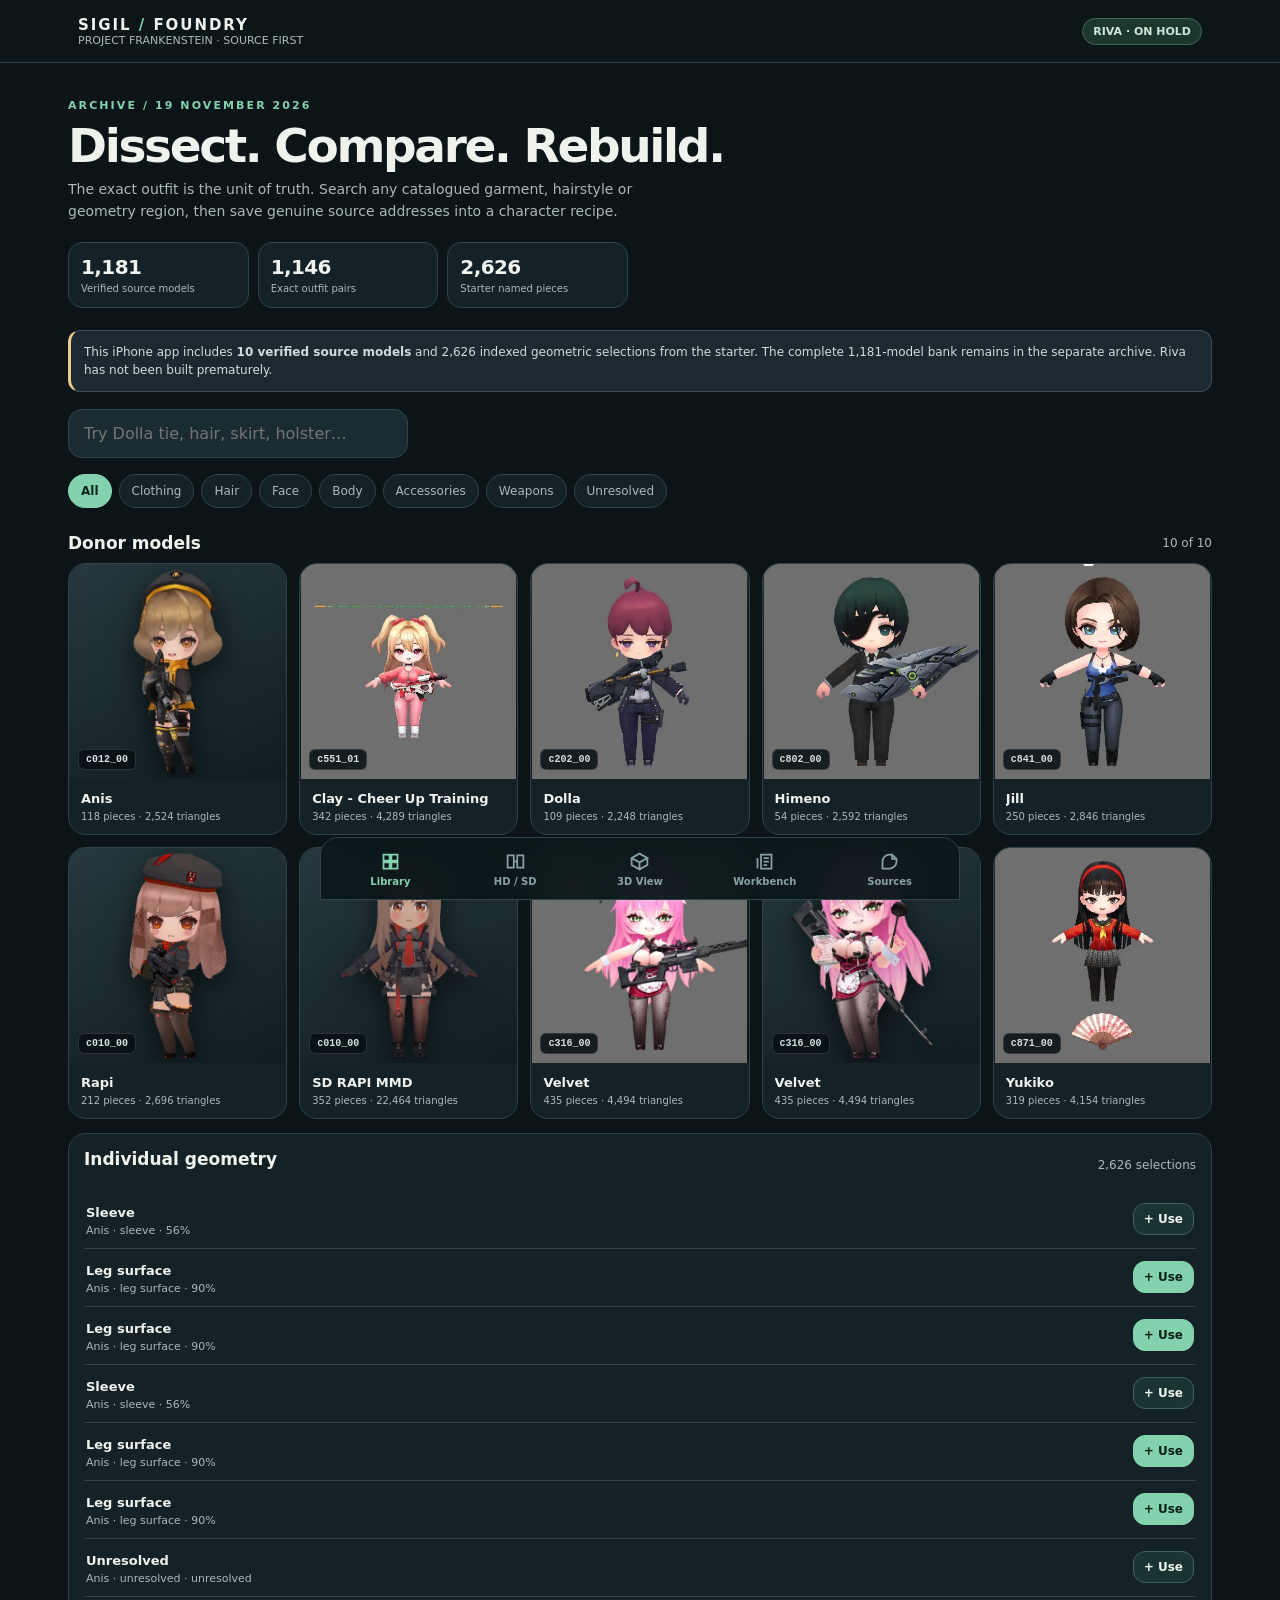
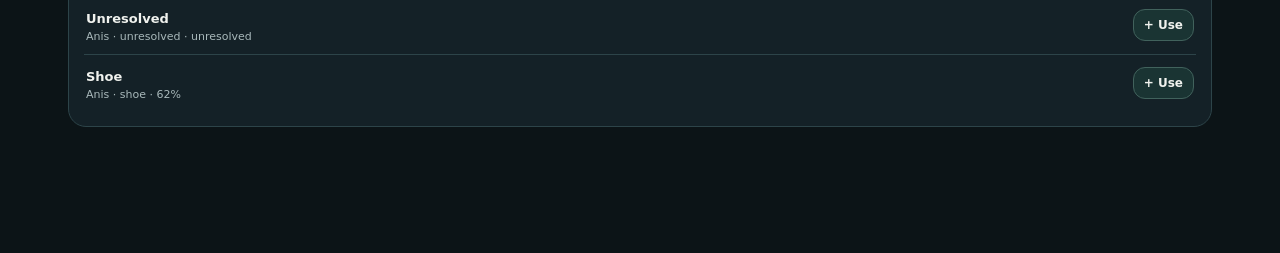
==== commit 804f79aa: "foundry: verify donor GLB hashes before mobile preview" ====
--- a/sigil-foundry/index.html
+++ b/sigil-foundry/index.html
@@ -35,7 +35,7 @@
 function compare(){let a=DATA.assets[selected];let source=`<button class="back" data-to-library="1">← Library</button><div class="section-row"><h2>HD / SD correspondence</h2><span>Exact outfit</span></div><label class="tiny">SELECT CHARACTER<select id="donorSelect" style="width:100%;margin-top:6px">${DATA.assets.map((t,i)=>`<option value="${i}" ${i===selected?'selected':''}>${safe(t.label+' · '+t.variant)}</option>`).join('')}</select></label>`;
 return mast('Two scales. One identity.','Inspect the original illustrated silhouette beside the smaller native model. Crossfade to compare source shape, outfit rhythm and proportions.')+source+`<div class="panel"><h2>${safe(a.label)}</h2><div class="canvascompare"><img src="${DATA.thumbs[selected+'_hd']}" id="cmpHd" alt="HD illustration"><img src="${DATA.thumbs[selected+'_sd']}" id="cmpSd" alt="SD model" style="opacity:${viewMode==='sd'?1:.5}"></div><input id="blend" class="range" type="range" min="0" max="100" value="${viewMode==='sd'?100:50}" aria-label="Blend between HD and SD source images"><div class="comparelabels"><span>HD only</span><span>SD only</span></div><p>HD and SD assets come from the verified starter pair. Their views may use different poses; a transparent overlay is a visual aid, not a pixel-identical rig alignment.</p><div class="btn-row"><button class="btn" data-go-view="${selected}">Inspect 3D source</button><a class="btn ghost" href="${safe(a.source_url)}" target="_blank" rel="noreferrer">HD source file</a></div></div>`}
 function viewer(){let a=DATA.assets[selected];return mast('Rotate the source.','Inspect a real GLB in your mobile browser. Import the starter ZIP once or pick an individual model from Files. The actual meshes remain on your device.')+
-`<div class="panel"><label class="tiny">SELECT SOURCE MODEL<select id="donorSelect" style="width:100%;margin-top:6px">${DATA.assets.map((a,i)=>`<option value="${i}" ${selected===i?'selected':''}>${safe(a.label+' · '+a.variant)}</option>`).join('')}</select></label><div class="btn-row"><label class="btn file-control">📦 Open source ZIP<input id="zipFile" type="file" accept=".zip,application/zip,application/x-zip-compressed" aria-label="Choose the SIGIL Parts Studio Starter ZIP"></label><label class="btn file-control">↥ Open a GLB<input id="glbFile" type="file" accept=".glb,model/gltf-binary" aria-label="Choose individual GLB model"></label><button class="btn primary" id="loadSource" ${sourceArchive?'':'disabled'}>Load ${safe(a.label)}</button></div><p id="archiveState" class="subtle">${sourceArchive?`ZIP ready · ${sourceEntries.size} entries searchable`:'No source ZIP loaded yet. Download the starter archive separately, then select it here from Files.'}</p><div class="viewer" id="modelStage">${loadedModel?`<model-viewer id="modelViewer" src="${loadedModel}" alt="Rotatable verified source model" camera-controls auto-rotate touch-action="pan-y" shadow-intensity=".5" exposure="1.1" environment-image="neutral"></model-viewer>`:`<div class="viewer-placeholder"><div class="faux-icon">◇</div><b>Native 3D viewer</b><span>The viewer will load the selected source model once you import its file or the starter ZIP.</span></div>`}</div><div class="fit-controls"><button class="btn ghost" data-camera="0">Front</button><button class="btn ghost" data-camera="90">Side</button><button class="btn ghost" data-camera="180">Back</button><button class="btn ghost" data-camera="45">¾</button></div><p class="subtle">Pinch to zoom and drag to orbit. This screen shows the original source mesh, not a finished Frankenstein assembly. The editable part addresses are in the Library.</p></div>`}
+`<div class="panel"><label class="tiny">SELECT SOURCE MODEL<select id="donorSelect" style="width:100%;margin-top:6px">${DATA.assets.map((a,i)=>`<option value="${i}" ${selected===i?'selected':''}>${safe(a.label+' · '+a.variant)}</option>`).join('')}</select></label><div class="btn-row"><label class="btn file-control">📦 Open source ZIP<input id="zipFile" type="file" accept=".zip,application/zip,application/x-zip-compressed" aria-label="Choose the SIGIL Parts Studio Starter ZIP"></label><label class="btn file-control">↥ Open a GLB<input id="glbFile" type="file" accept=".glb,model/gltf-binary" aria-label="Choose individual GLB model"></label><button class="btn primary" id="loadSource" ${sourceArchive?'':'disabled'}>Load ${safe(a.label)}</button></div><p id="archiveState" class="subtle">${sourceArchive?`ZIP ready · ${sourceEntries.size} entries searchable`:'No source ZIP loaded yet. Download the starter archive separately, then select it here from Files.'}</p><div class="viewer" id="modelStage">${loadedModel?`<model-viewer id="modelViewer" src="${loadedModel}" alt="Imported source model (verified only after SHA-256 check)" camera-controls auto-rotate touch-action="pan-y" shadow-intensity=".5" exposure="1.1" environment-image="neutral"></model-viewer>`:`<div class="viewer-placeholder"><div class="faux-icon">◇</div><b>Native 3D viewer</b><span>The viewer will load the selected source model once you import its file or the starter ZIP.</span></div>`}</div><div class="fit-controls"><button class="btn ghost" data-camera="0">Front</button><button class="btn ghost" data-camera="90">Side</button><button class="btn ghost" data-camera="180">Back</button><button class="btn ghost" data-camera="45">¾</button></div><p class="subtle">Pinch to zoom and drag to orbit. This screen shows the original source mesh, not a finished Frankenstein assembly. The editable part addresses are in the Library.</p></div>`}
 function recipeHTML(){return mast('The workbench.','Every piece carries its original model, region and confidence. Save a repeatable assembly plan on your phone, then export the recipe for the native editor.')+
 `<div class="notice">${recipe.length?`${recipe.length} selected part${recipe.length===1?'':'s'} from ${new Set(recipe.map(x=>x.d)).size} donor models.`:'No parts selected. Open the Library, search a garment or feature, then tap + Use.'}</div><div class="panel"><div class="section-row" style="margin-top:0"><h2>Selected pieces</h2><span>${recipe.length} total</span></div>${recipe.length?recipe.map((p,i)=>`<div class="recipe-line"><div><strong>${safe(p.slot)} · ${safe(p.label)}</strong><small>${safe(DATA.assets[p.d]?.label||'Unknown donor')} · ${safe(p.region)} · ${Math.round(p.conf*100)}% confidence</small></div><div class="recipe-actions"><label aria-label="Tint ${safe(p.label)}"><input type="color" data-paint="${i}" value="${safe(p.color||'#83d2ad')}"></label><button class="btn ghost" data-remove="${i}" aria-label="Remove ${safe(p.label)}">×</button></div></div>`).join(''):`<div class="empty">Nothing assembled yet. Find a source piece in the Library to start.</div>`}<div class="btn-row"><button class="btn primary" data-export="1" ${recipe.length?'':'disabled'}>Export recipe JSON</button><button class="btn ghost" data-copy="1" ${recipe.length?'':'disabled'}>Copy recipe summary</button><button class="btn ghost" data-clear="1" ${recipe.length?'':'disabled'}>Clear selection</button></div></div><div class="panel"><h2>Riva's build gate</h2><p>The source inventory is not fully semantically resolved. This page deliberately does not claim that a native Riva mesh has been assembled or 1:1-verified.</p><div class="progress"><span style="width:${Math.round(DATA.summary.paired/DATA.summary.models*100)}%"></span></div><p>${countFormat(DATA.summary.paired)} source-to-illustration outfit pairs verified; ${DATA.summary.unpaired} still require correspondence checks. The remaining geometry naming work is separate from this outfit count.</p></div>`}
 function sources(){return mast('Every piece has a provenance.','These numbers describe the verified archive, not an invented completed character. Missing IDs, unobserved material boundaries and uncertain rig correspondences stay explicitly unresolved.')+
@@ -46,12 +46,12 @@
 function exportRecipe(){let manifest={schema:'sigil.foundry.mobile-recipe.v1',generated_at:new Date().toISOString(),notice:'Native source-address recipe only. Not a built or verified Riva mesh.',parts:recipe.map(p=>({...p,source_sha256:DATA.assets[p.d].sha256,donor_variant:DATA.assets[p.d].variant}))};let url=URL.createObjectURL(new Blob([JSON.stringify(manifest,null,2)],{type:'application/json'}));let a=document.createElement('a');a.href=url;a.download='sigil-frankenstein-recipe.json';document.body.append(a);a.click();a.remove();setTimeout(()=>URL.revokeObjectURL(url),10000);toast('Recipe downloaded')}
 function zipDirectory(buf){let u=new Uint8Array(buf),dv=new DataView(buf),end=Math.max(0,u.length-65558),e=-1;for(let j=u.length-22;j>=end;j--){if(dv.getUint32(j,true)===0x06054b50){e=j;break}}if(e<0)throw Error('ZIP directory not found.');let count=dv.getUint16(e+10,true),at=dv.getUint32(e+16,true),decoder=new TextDecoder('utf-8'),map=new Map();for(let i=0;i<count;i++){if(dv.getUint32(at,true)!==0x02014b50)throw Error('ZIP entry metadata invalid.');let method=dv.getUint16(at+10,true),clen=dv.getUint32(at+20,true),nameLen=dv.getUint16(at+28,true),extra=dv.getUint16(at+30,true),comment=dv.getUint16(at+32,true),local=dv.getUint32(at+42,true),name=decoder.decode(u.subarray(at+46,at+46+nameLen));map.set(name,{method,clen,local});at+=46+nameLen+extra+comment;}return map;}
 async function unzipOne(buf,rec){let d=new DataView(buf),at=rec.local;if(d.getUint32(at,true)!==0x04034b50)throw Error('ZIP local header is invalid');let payload=at+30+d.getUint16(at+26,true)+d.getUint16(at+28,true);let compressed=buf.slice(payload,payload+rec.clen);if(rec.method===0)return compressed;if(rec.method!==8)throw Error('Unsupported ZIP compression');if(!('DecompressionStream' in window))throw Error('This Safari version cannot unpack deflate ZIP files. Extract the GLB in Files instead.');let stream=new Blob([compressed]).stream().pipeThrough(new DecompressionStream('deflate-raw'));return await new Response(stream).arrayBuffer()}
-async function openFromArchive(){let a=DATA.assets[selected],want=a.url.replace(/^\//,'');let matched=[...sourceEntries].find(([k])=>k.endsWith('/dist/'+want)||k==='dist/'+want||k.endsWith('/'+want));if(!matched){toast('Selected GLB not found in ZIP');return}let s=$('archiveState');s.textContent='Extracting '+a.label+' from local archive…';try{let buf=await unzipOne(sourceArchive,matched[1]);await showModel(new Blob([buf],{type:'model/gltf-binary'}));s.textContent=a.label+' source loaded locally. Drag to orbit.';}catch(err){s.textContent='Could not open source: '+err.message;toast(err.message)}}
-async function showModel(blob){if(modelObjectUrl)URL.revokeObjectURL(modelObjectUrl);modelObjectUrl=URL.createObjectURL(blob);loadedModel=modelObjectUrl;let stage=$('modelStage');stage.replaceChildren();let v=document.createElement('model-viewer');v.id='modelViewer';v.setAttribute('alt','Interactive native source model');v.setAttribute('camera-controls','');v.setAttribute('auto-rotate','');v.setAttribute('touch-action','pan-y');v.setAttribute('shadow-intensity','.35');v.setAttribute('environment-image','neutral');v.setAttribute('exposure','1.1');v.src=loadedModel;stage.appendChild(v);if(!window.customElements.get('model-viewer')){let s=document.createElement('script');s.type='module';s.src='https://cdn.jsdelivr.net/npm/@google/model-viewer@4.0.0/dist/model-viewer.min.js';document.head.appendChild(s);}v.addEventListener('error',()=>toast('Model renderer failed to load. Internet may be needed once.'));toast('Model loaded from this device')}
+async function openFromArchive(){let a=DATA.assets[selected],want=a.url.replace(/^\//,'');let matched=[...sourceEntries].find(([k])=>k.endsWith('/dist/'+want)||k==='dist/'+want||k.endsWith('/'+want));if(!matched){toast('Selected GLB not found in ZIP');return}let s=$('archiveState');s.textContent='Extracting '+a.label+' from local archive…';try{let buf=await unzipOne(sourceArchive,matched[1]);await showModel(new Blob([buf],{type:'model/gltf-binary'}));s.textContent=a.label+' GLB SHA-256 verified. Waiting for 3D renderer…';}catch(err){s.textContent='Could not open source: '+err.message;toast(err.message)}}
+async function showModel(blob){const asset=DATA.assets[selected];if(!window.crypto?.subtle)throw Error('Source verification requires HTTPS or localhost.');const bytes=await blob.arrayBuffer();const hash=Array.from(new Uint8Array(await crypto.subtle.digest('SHA-256',bytes))).map(x=>x.toString(16).padStart(2,'0')).join('');if(hash!==asset.sha256.toLowerCase()){let message='SHA-256 mismatch for '+asset.label+' ('+asset.variant+'). Choose the matching source GLB; this file has not been accepted as a verified donor.';let status=$('archiveState');if(status)status.textContent=message;throw Error(message)}if(modelObjectUrl)URL.revokeObjectURL(modelObjectUrl);modelObjectUrl=URL.createObjectURL(new Blob([bytes],{type:'model/gltf-binary'}));loadedModel=modelObjectUrl;let stage=$('modelStage');stage.replaceChildren();let v=document.createElement('model-viewer');v.id='modelViewer';v.setAttribute('alt','SHA-256 verified native source GLB');v.setAttribute('camera-controls','');v.setAttribute('auto-rotate','');v.setAttribute('touch-action','pan-y');v.setAttribute('shadow-intensity','.35');v.setAttribute('environment-image','neutral');v.setAttribute('exposure','1.1');let announce=(message)=>{if(!stage.contains(v))return;let status=$('archiveState');if(status)status.textContent=message};v.addEventListener('load',()=>{announce('3D ready: '+asset.label+' ('+asset.variant+'), SHA-256 verified. Drag to orbit or pinch to zoom.');toast('Verified source 3D ready')},{once:true});v.addEventListener('error',()=>{announce('Source hash verified, but the 3D renderer/model failed. Check browser WebGL and network.');toast('3D preview failed to render')},{once:true});v.setAttribute('src',loadedModel);stage.appendChild(v);if(!window.customElements.get('model-viewer')&&!document.querySelector('script[data-sigil-model-viewer]')){let script=document.createElement('script');script.type='module';script.dataset.sigilModelViewer='1';script.src='https://cdn.jsdelivr.net/npm/@google/model-viewer@4.0.0/dist/model-viewer.min.js';script.addEventListener('error',()=>announce('Source hash verified, but the remote 3D renderer script failed to download.'),{once:true});document.head.appendChild(script)}setTimeout(()=>{if(!window.customElements.get('model-viewer')&&stage.contains(v))announce('Source hash verified, but the 3D renderer has not initialized. Check network/CDN access.')},12000);announce('SHA-256 verified: '+asset.label+' ('+asset.variant+'). Loading 3D renderer...');toast('Donor source hash verified');return true}
 function camera(angle){let v=$('modelViewer');if(!v)return toast('Load a source model first');v.cameraOrbit=`${angle}deg 75deg auto`;v.autoRotate=false}
 function attachEvents(){document.addEventListener('click',e=>{let b=e.target.closest('[data-tab],[data-donor],[data-add],[data-more],[data-category],[data-back],[data-to-library],[data-go-view],[data-go-compare],[data-remove],[data-export],[data-copy],[data-clear],[data-camera]');if(!b)return;if(b.dataset.tab)return page(b.dataset.tab);if(b.dataset.donor!==undefined)return openDonor(b.dataset.donor);if(b.dataset.add!==undefined)return addPart(b.dataset.add);if(b.dataset.more){partLimit+=60;return render()}if(b.dataset.category){category=b.dataset.category;partLimit=40;return render()}if(b.dataset.back||b.dataset.toLibrary){detail=false;tab='library';return render()}if(b.dataset.goView!==undefined){selected=Number(b.dataset.goView);page('viewer');return}if(b.dataset.goCompare!==undefined){selected=Number(b.dataset.goCompare);page('compare');return}if(b.dataset.remove!==undefined){recipe.splice(Number(b.dataset.remove),1);persist();return render()}if(b.dataset.export)return exportRecipe();if(b.dataset.copy)return navigator.clipboard?.writeText(recipe.map(p=>`${p.slot}: ${p.label} (${DATA.assets[p.d].label}, ${p.id})`).join('\n')).then(()=>toast('Recipe copied')).catch(()=>toast('Clipboard unavailable'));if(b.dataset.clear){if(!confirm('Clear the current workbench selection?'))return;recipe=[];persist();return render()}if(b.dataset.camera!==undefined)return camera(b.dataset.camera)});
 document.addEventListener('input',e=>{let t=e.target;if(t.id==='q'){let pos=t.selectionStart;query=t.value;partLimit=40;let focus=t;render();let newer=$('q');if(newer){newer.focus({preventScroll:true});try{newer.setSelectionRange(pos,pos)}catch{}}return}if(t.id==='blend'){let v=$('cmpSd');if(v)v.style.opacity=Number(t.value)/100;return}if(t.dataset.paint!==undefined){recipe[Number(t.dataset.paint)].color=t.value;persist()}});
 document.addEventListener('change',async e=>{let el=e.target;if(el.id==='donorSelect'){selected=Number(el.value);if(tab==='viewer'){loadedModel='';if(modelObjectUrl){URL.revokeObjectURL(modelObjectUrl);modelObjectUrl=null}}render();return}if(el.id==='glbFile'){let file=el.files?.[0];if(file){if(!/\.glb$/i.test(file.name)){toast('Choose a .glb model');return}try{await showModel(file)}catch(err){toast(err.message)}}return}if(el.id==='zipFile'){let file=el.files?.[0];if(!file)return;let s=$('archiveState');s.textContent='Reading ZIP locally…';try{sourceArchive=await file.arrayBuffer();sourceEntries=zipDirectory(sourceArchive);s.textContent=`${sourceEntries.size} ZIP entries indexed. Nothing was uploaded.`;let button=$('loadSource');if(button)button.disabled=false;toast('Source archive connected')}catch(err){sourceArchive=null;sourceEntries=new Map();s.textContent=err.message;toast('Unable to read ZIP')}return}});
 document.addEventListener('click',e=>{if(e.target.id==='loadSource')openFromArchive()});}
 document.body.innerHTML=shell();attachEvents();render();
-</script></body></html>+</script></body></html>
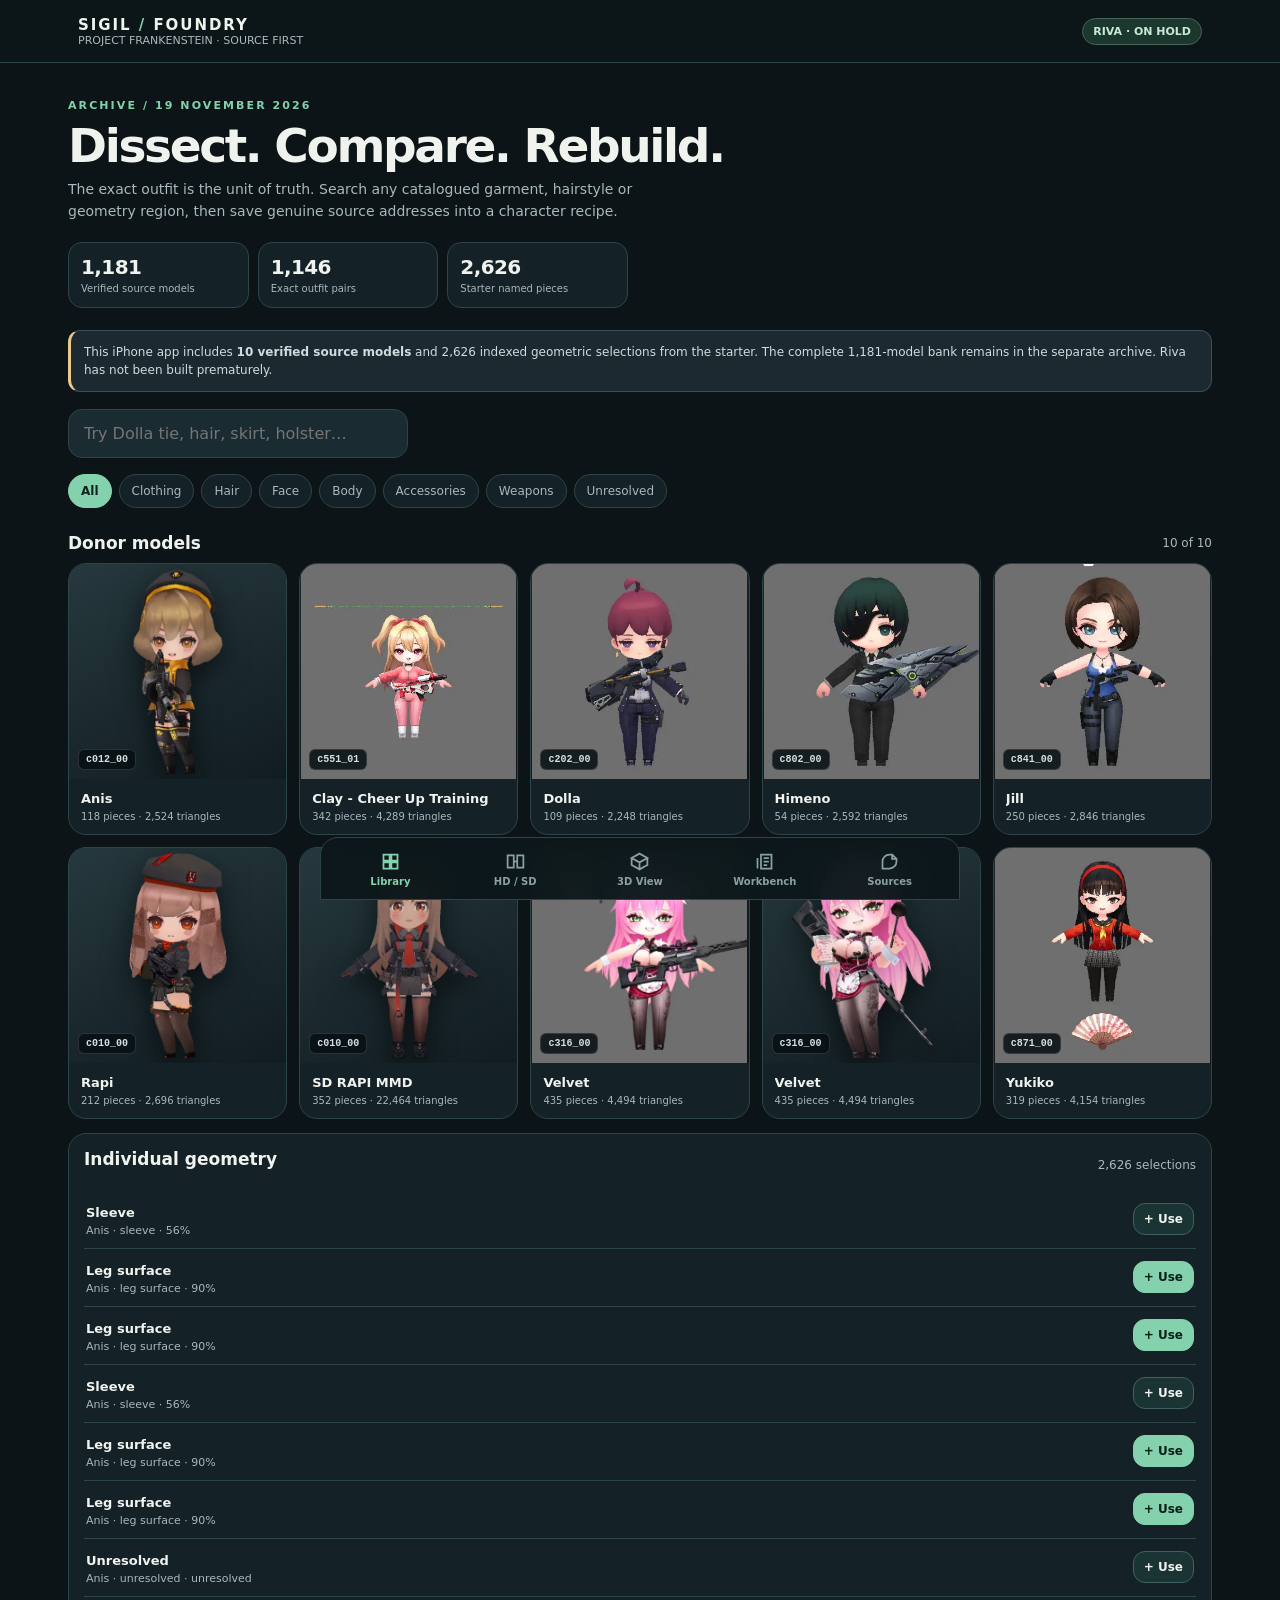
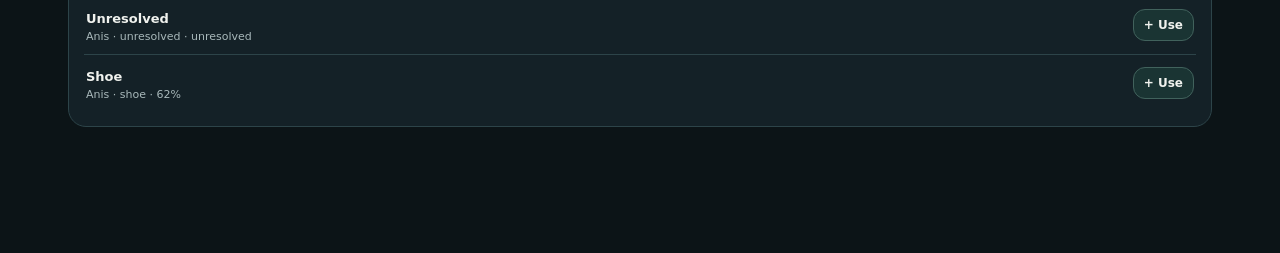
==== commit cd20a906: "fix(foundry): constrain donor detail grid to mobile viewport" ====
--- a/sigil-foundry/index.html
+++ b/sigil-foundry/index.html
@@ -1,7 +1,7 @@
 <!DOCTYPE html><html lang="en"><head><meta charset="utf-8"><meta name="viewport" content="width=device-width,initial-scale=1,viewport-fit=cover"><meta name="theme-color" content="#0c1417"><meta name="apple-mobile-web-app-capable" content="yes"><meta name="apple-mobile-web-app-title" content="SIGIL Foundry"><title>SIGIL Foundry | Mobile Source Studio</title><link rel="icon" href="data:,"><style>
 :root{--bg:#0c1417;--panel:#142127;--surface:#1b2b32;--cream:#f2eee6;--text:#f0f2ee;--muted:#a9b9bb;--stroke:#2d4449;--jade:#83d2ad;--gold:#ebca8b;--red:#e8aba0;--bottom:76px; font-family:Inter,ui-sans-serif,system-ui,-apple-system,BlinkMacSystemFont,"Segoe UI",sans-serif;color-scheme:dark}
-*{box-sizing:border-box}html{scroll-behavior:smooth}body{background:var(--bg);color:var(--text);margin:0;min-height:100dvh}button,input,select,textarea{font:inherit}button{cursor:pointer}button:disabled{opacity:.38;cursor:not-allowed}a{color:var(--jade)}button:focus-visible,input:focus-visible,select:focus-visible{outline:2px solid var(--jade);outline-offset:2px}input,select,textarea{color:var(--text);background:var(--surface);border:1px solid var(--stroke);border-radius:11px;padding:12px;max-width:100%}.top{position:sticky;top:0;z-index:20;background:#0d171aec;backdrop-filter:blur(18px);border-bottom:1px solid var(--stroke)}.top-inner{max-width:1180px;margin:auto;display:flex;align-items:center;justify-content:space-between;min-height:62px;padding:8px 18px}.brand{font-weight:900;letter-spacing:.13em;font-size:15px}.brand b{color:var(--jade)}.tiny{font-size:11px;color:var(--muted)}.badge{border:1px solid #456657;background:#1c372e;color:#c6ead8;border-radius:100px;padding:6px 10px;font-size:11px;font-weight:800;white-space:nowrap}.wrap{max-width:1180px;margin:auto;padding:24px 18px 126px}.eyebrow{font-size:11px;letter-spacing:.19em;color:var(--jade);font-weight:900;text-transform:uppercase}.hero{margin-bottom:22px}.hero h1{font-size:clamp(29px,7vw,47px);line-height:1.05;letter-spacing:-.05em;margin:9px 0}.hero p{color:var(--muted);max-width:620px;margin:8px 0;font-size:14px;line-height:1.55}.metrics{display:grid;grid-template-columns:repeat(3,1fr);gap:9px;margin-top:19px}.metric{background:var(--panel);border:1px solid var(--stroke);padding:12px;border-radius:14px}.metric strong{font-size:20px;display:block;letter-spacing:-.03em}.metric span{font-size:10px;color:var(--muted);display:block;line-height:1.3;margin-top:3px}.toolbar{display:flex;flex-direction:column;gap:12px;margin-bottom:15px}.search{width:100%;padding:14px 15px!important;border-radius:14px}.chipbar{display:flex;gap:7px;overflow:auto;padding:1px 0 7px;scrollbar-width:none}.chipbar::-webkit-scrollbar{display:none}.chip{border:1px solid var(--stroke);background:var(--panel);border-radius:100px;padding:9px 12px;color:var(--muted);white-space:nowrap;font-size:12px}.chip[aria-pressed="true"]{color:#10241e;background:var(--jade);border-color:var(--jade);font-weight:850}.section-row{display:flex;align-items:center;justify-content:space-between;gap:10px;margin:18px 0 10px}.section-row h2{font-size:17px;margin:0}.section-row span{font-size:12px;color:var(--muted)}.grid{display:grid;grid-template-columns:repeat(2,minmax(0,1fr));gap:12px}.donor{background:var(--panel);border:1px solid var(--stroke);border-radius:18px;padding:0;text-align:left;color:var(--text);overflow:hidden;min-width:0}.donor:active{transform:scale(.988)}.donor-cover{height:175px;background:linear-gradient(155deg,#26393e,#111c21);display:flex;align-items:center;justify-content:center;overflow:hidden;position:relative}.donor-cover img{width:100%;height:100%;object-fit:contain;object-position:center 35%;filter:drop-shadow(0 10px 14px #0009)}.donor-cover .model-id{position:absolute;bottom:9px;left:9px;background:#071114dc;border:1px solid #fff2;color:#d3e1e1;padding:4px 7px;border-radius:6px;font:600 10px monospace}.donor-info{padding:12px}.donor-info strong{display:block;font-size:13px;white-space:nowrap;overflow:hidden;text-overflow:ellipsis}.donor-info span{font-size:10px;color:var(--muted);margin-top:5px;display:block}.notice{background:#1c2930;border:1px solid #39505b;border-left:3px solid var(--gold);border-radius:12px;padding:12px 13px;color:#cfdcdd;font-size:12px;line-height:1.5}.banner{display:flex;gap:10px;align-items:flex-start}.banner svg{flex-shrink:0}.panel{background:var(--panel);border:1px solid var(--stroke);border-radius:18px;padding:15px;margin-top:14px}.panel h2{font-size:17px;margin:0 0 12px}.panel p{font-size:13px;color:var(--muted);line-height:1.55}.btn{display:inline-flex;justify-content:center;align-items:center;gap:8px;border:1px solid #41625c;background:#1a3433;color:var(--text);font-weight:750;border-radius:12px;padding:11px 13px;font-size:12px;text-decoration:none}.btn.primary{background:var(--jade);color:#092018;border-color:var(--jade)}.btn.ghost{background:transparent;border-color:var(--stroke)}.btn.full{width:100%;margin-top:10px}.btn-row{display:flex;flex-wrap:wrap;gap:8px;margin-top:12px}.back{border:0;color:var(--jade);background:transparent;padding:6px 0;font-weight:700;font-size:12px}.profile{display:grid;gap:11px}.pair{display:grid;grid-template-columns:1fr 1fr;gap:10px}.art{background:#213035;border-radius:13px;position:relative;overflow:hidden;height:240px;display:flex;align-items:center;justify-content:center}.art img{max-width:100%;max-height:100%;object-fit:contain;filter:drop-shadow(0 3px 11px #0009)}.art span{position:absolute;top:8px;left:8px;background:#051012b8;border-radius:6px;font-size:10px;padding:4px 6px;font-weight:750}.partrow{border-bottom:1px solid var(--stroke);padding:11px 2px;display:flex;justify-content:space-between;align-items:center;gap:12px}.partrow:last-child{border-bottom:0}.partrow strong{font-size:13px;font-weight:760}.partrow small{display:block;font-size:11px;color:var(--muted);padding-top:3px}.partrow .btn{padding:8px 10px;white-space:nowrap}.partlist{max-height:520px;overflow:auto}.loading{color:var(--jade);font-size:12px}.filters{display:flex;gap:9px;align-items:center}.filters>*{min-width:0;flex:1}.canvascompare{position:relative;overflow:hidden;max-width:520px;background:radial-gradient(ellipse at center,#324a50,#132326);height:380px;border:1px solid var(--stroke);border-radius:14px;margin:8px auto}.canvascompare img{position:absolute;inset:0;width:100%;height:100%;object-fit:contain}.comparelabels{display:flex;justify-content:space-between;font-size:11px;color:var(--muted)}.range{width:100%;accent-color:var(--jade)}.recipe-line{display:grid;grid-template-columns:1fr auto;gap:8px;align-items:center;padding:10px 0;border-bottom:1px solid var(--stroke)}.recipe-line small{display:block;color:var(--muted);font-size:11px}.recipe-line strong{font-size:12px}.recipe-line input{width:44px;height:37px;padding:3px;border-radius:8px;vertical-align:middle}.recipe-actions{display:flex;gap:5px}.recipe-actions button{padding:9px;border-radius:8px}.empty{padding:24px 12px;text-align:center;color:var(--muted);font-size:13px;border:1px dashed var(--stroke);border-radius:12px}.viewer{height:410px;background:radial-gradient(ellipse at center,#31464b,#0c181c 70%);border-radius:16px;border:1px solid var(--stroke);overflow:hidden;position:relative;display:flex;align-items:center;justify-content:center}.viewer model-viewer{width:100%;height:100%;background:transparent}.viewer-placeholder{text-align:center;padding:22px;max-width:330px;font-size:13px;color:var(--muted)}.viewer-placeholder b{display:block;color:var(--text);font-size:17px;margin-bottom:6px}.faux-icon{width:58px;height:58px;border-radius:16px;background:#213c39;color:var(--jade);display:grid;place-items:center;font-size:28px;margin:0 auto 12px}.progress{height:6px;background:#203236;border-radius:6px;overflow:hidden;margin:11px 0}.progress span{display:block;height:100%;width:97%;background:var(--jade)}.source-table{width:100%;font-size:12px;border-collapse:collapse}.source-table td{border-bottom:1px solid var(--stroke);padding:12px 3px}.source-table td:last-child{text-align:right;font-weight:800}.proof{width:100%;max-width:900px;border-radius:12px}.mobile-nav{position:fixed;z-index:25;bottom:0;left:0;right:0;display:flex;justify-content:space-around;gap:0;background:#0c171bf5;backdrop-filter:blur(15px);border-top:1px solid var(--stroke);padding:8px max(7px,env(safe-area-inset-right)) calc(7px + env(safe-area-inset-bottom))}.navbtn{flex:1;display:flex;flex-direction:column;align-items:center;gap:4px;border:0;background:none;color:#8aa1a3;font-size:10px;font-weight:650;padding:5px 3px}.navbtn svg{width:21px;height:21px;stroke-width:2;fill:none;stroke:currentColor}.navbtn[aria-current="page"]{color:var(--jade)}.subtle{font-size:11px!important;color:var(--muted)}.sr-only{position:absolute;width:1px;height:1px;overflow:hidden;clip:rect(0,0,0,0)}.file-control{display:inline-flex;position:relative;overflow:hidden}.file-control input{position:absolute;inset:0;opacity:0;cursor:pointer}.source-actions{margin-top:16px}.warn{color:var(--gold)!important}.error{color:var(--red)!important}.right{margin-left:auto}.floating{position:fixed;bottom:calc(82px + env(safe-area-inset-bottom));left:50%;transform:translateX(-50%);z-index:30;background:#c7ead6;color:#0c2922;font-size:12px;font-weight:750;border-radius:100px;padding:10px 14px;box-shadow:0 9px 30px #0008;max-width:92vw;text-align:center;pointer-events:none}.fit-controls{display:flex;gap:7px;flex-wrap:wrap;margin:11px 0}.tag{font-size:10px;letter-spacing:.02em;border:1px solid var(--stroke);border-radius:7px;padding:5px 7px;color:var(--muted)}.tag.verified{color:var(--jade);border-color:#355b4a}.muted{color:var(--muted)}
-@media(min-width:720px){.wrap{padding-top:36px}.grid{grid-template-columns:repeat(5,minmax(0,1fr))}.donor-cover{height:215px}.profile{grid-template-columns:1fr 1fr}.pair .art{height:330px}.metrics{max-width:560px}.mobile-nav{max-width:800px;left:50%;transform:translateX(-50%);border:1px solid var(--stroke);border-radius:18px 18px 0 0}.top-inner{padding-inline:28px}.toolbar{flex-direction:row;align-items:center}.toolbar .search{width:340px}.chipbar{flex:1}}
+*{box-sizing:border-box}html{scroll-behavior:smooth}body{background:var(--bg);color:var(--text);margin:0;min-height:100dvh}button,input,select,textarea{font:inherit}button{cursor:pointer}button:disabled{opacity:.38;cursor:not-allowed}a{color:var(--jade)}button:focus-visible,input:focus-visible,select:focus-visible{outline:2px solid var(--jade);outline-offset:2px}input,select,textarea{color:var(--text);background:var(--surface);border:1px solid var(--stroke);border-radius:11px;padding:12px;max-width:100%}.top{position:sticky;top:0;z-index:20;background:#0d171aec;backdrop-filter:blur(18px);border-bottom:1px solid var(--stroke)}.top-inner{max-width:1180px;margin:auto;display:flex;align-items:center;justify-content:space-between;min-height:62px;padding:8px 18px}.brand{font-weight:900;letter-spacing:.13em;font-size:15px}.brand b{color:var(--jade)}.tiny{font-size:11px;color:var(--muted)}.badge{border:1px solid #456657;background:#1c372e;color:#c6ead8;border-radius:100px;padding:6px 10px;font-size:11px;font-weight:800;white-space:nowrap}.wrap{max-width:1180px;margin:auto;padding:24px 18px 126px}.eyebrow{font-size:11px;letter-spacing:.19em;color:var(--jade);font-weight:900;text-transform:uppercase}.hero{margin-bottom:22px}.hero h1{font-size:clamp(29px,7vw,47px);line-height:1.05;letter-spacing:-.05em;margin:9px 0}.hero p{color:var(--muted);max-width:620px;margin:8px 0;font-size:14px;line-height:1.55}.metrics{display:grid;grid-template-columns:repeat(3,1fr);gap:9px;margin-top:19px}.metric{background:var(--panel);border:1px solid var(--stroke);padding:12px;border-radius:14px}.metric strong{font-size:20px;display:block;letter-spacing:-.03em}.metric span{font-size:10px;color:var(--muted);display:block;line-height:1.3;margin-top:3px}.toolbar{display:flex;flex-direction:column;gap:12px;margin-bottom:15px}.search{width:100%;padding:14px 15px!important;border-radius:14px}.chipbar{display:flex;gap:7px;overflow:auto;padding:1px 0 7px;scrollbar-width:none}.chipbar::-webkit-scrollbar{display:none}.chip{border:1px solid var(--stroke);background:var(--panel);border-radius:100px;padding:9px 12px;color:var(--muted);white-space:nowrap;font-size:12px}.chip[aria-pressed="true"]{color:#10241e;background:var(--jade);border-color:var(--jade);font-weight:850}.section-row{display:flex;align-items:center;justify-content:space-between;gap:10px;margin:18px 0 10px}.section-row h2{font-size:17px;margin:0}.section-row span{font-size:12px;color:var(--muted)}.grid{display:grid;grid-template-columns:repeat(2,minmax(0,1fr));gap:12px}.donor{background:var(--panel);border:1px solid var(--stroke);border-radius:18px;padding:0;text-align:left;color:var(--text);overflow:hidden;min-width:0}.donor:active{transform:scale(.988)}.donor-cover{height:175px;background:linear-gradient(155deg,#26393e,#111c21);display:flex;align-items:center;justify-content:center;overflow:hidden;position:relative}.donor-cover img{width:100%;height:100%;object-fit:contain;object-position:center 35%;filter:drop-shadow(0 10px 14px #0009)}.donor-cover .model-id{position:absolute;bottom:9px;left:9px;background:#071114dc;border:1px solid #fff2;color:#d3e1e1;padding:4px 7px;border-radius:6px;font:600 10px monospace}.donor-info{padding:12px}.donor-info strong{display:block;font-size:13px;white-space:nowrap;overflow:hidden;text-overflow:ellipsis}.donor-info span{font-size:10px;color:var(--muted);margin-top:5px;display:block}.notice{background:#1c2930;border:1px solid #39505b;border-left:3px solid var(--gold);border-radius:12px;padding:12px 13px;color:#cfdcdd;font-size:12px;line-height:1.5}.banner{display:flex;gap:10px;align-items:flex-start}.banner svg{flex-shrink:0}.panel{background:var(--panel);border:1px solid var(--stroke);border-radius:18px;padding:15px;margin-top:14px}.panel h2{font-size:17px;margin:0 0 12px}.panel p{font-size:13px;color:var(--muted);line-height:1.55}.btn{display:inline-flex;justify-content:center;align-items:center;gap:8px;border:1px solid #41625c;background:#1a3433;color:var(--text);font-weight:750;border-radius:12px;padding:11px 13px;font-size:12px;text-decoration:none}.btn.primary{background:var(--jade);color:#092018;border-color:var(--jade)}.btn.ghost{background:transparent;border-color:var(--stroke)}.btn.full{width:100%;margin-top:10px}.btn-row{display:flex;flex-wrap:wrap;gap:8px;margin-top:12px}.back{border:0;color:var(--jade);background:transparent;padding:6px 0;font-weight:700;font-size:12px}.profile{display:grid;grid-template-columns:minmax(0,1fr);gap:11px}.profile>*{min-width:0}.pair{display:grid;grid-template-columns:repeat(2,minmax(0,1fr));gap:10px}.pair>*{min-width:0}.art{background:#213035;border-radius:13px;position:relative;overflow:hidden;height:240px;display:flex;align-items:center;justify-content:center}.art img{max-width:100%;max-height:100%;object-fit:contain;filter:drop-shadow(0 3px 11px #0009)}.art span{position:absolute;top:8px;left:8px;background:#051012b8;border-radius:6px;font-size:10px;padding:4px 6px;font-weight:750}.partrow{border-bottom:1px solid var(--stroke);padding:11px 2px;display:flex;justify-content:space-between;align-items:center;gap:12px}.partrow:last-child{border-bottom:0}.partrow strong{font-size:13px;font-weight:760}.partrow small{display:block;font-size:11px;color:var(--muted);padding-top:3px}.partrow .btn{padding:8px 10px;white-space:nowrap}.partlist{max-height:520px;overflow:auto}.loading{color:var(--jade);font-size:12px}.filters{display:flex;gap:9px;align-items:center}.filters>*{min-width:0;flex:1}.canvascompare{position:relative;overflow:hidden;max-width:520px;background:radial-gradient(ellipse at center,#324a50,#132326);height:380px;border:1px solid var(--stroke);border-radius:14px;margin:8px auto}.canvascompare img{position:absolute;inset:0;width:100%;height:100%;object-fit:contain}.comparelabels{display:flex;justify-content:space-between;font-size:11px;color:var(--muted)}.range{width:100%;accent-color:var(--jade)}.recipe-line{display:grid;grid-template-columns:1fr auto;gap:8px;align-items:center;padding:10px 0;border-bottom:1px solid var(--stroke)}.recipe-line small{display:block;color:var(--muted);font-size:11px}.recipe-line strong{font-size:12px}.recipe-line input{width:44px;height:37px;padding:3px;border-radius:8px;vertical-align:middle}.recipe-actions{display:flex;gap:5px}.recipe-actions button{padding:9px;border-radius:8px}.empty{padding:24px 12px;text-align:center;color:var(--muted);font-size:13px;border:1px dashed var(--stroke);border-radius:12px}.viewer{height:410px;background:radial-gradient(ellipse at center,#31464b,#0c181c 70%);border-radius:16px;border:1px solid var(--stroke);overflow:hidden;position:relative;display:flex;align-items:center;justify-content:center}.viewer model-viewer{width:100%;height:100%;background:transparent}.viewer-placeholder{text-align:center;padding:22px;max-width:330px;font-size:13px;color:var(--muted)}.viewer-placeholder b{display:block;color:var(--text);font-size:17px;margin-bottom:6px}.faux-icon{width:58px;height:58px;border-radius:16px;background:#213c39;color:var(--jade);display:grid;place-items:center;font-size:28px;margin:0 auto 12px}.progress{height:6px;background:#203236;border-radius:6px;overflow:hidden;margin:11px 0}.progress span{display:block;height:100%;width:97%;background:var(--jade)}.source-table{width:100%;font-size:12px;border-collapse:collapse}.source-table td{border-bottom:1px solid var(--stroke);padding:12px 3px}.source-table td:last-child{text-align:right;font-weight:800}.proof{width:100%;max-width:900px;border-radius:12px}.mobile-nav{position:fixed;z-index:25;bottom:0;left:0;right:0;display:flex;justify-content:space-around;gap:0;background:#0c171bf5;backdrop-filter:blur(15px);border-top:1px solid var(--stroke);padding:8px max(7px,env(safe-area-inset-right)) calc(7px + env(safe-area-inset-bottom))}.navbtn{flex:1;display:flex;flex-direction:column;align-items:center;gap:4px;border:0;background:none;color:#8aa1a3;font-size:10px;font-weight:650;padding:5px 3px}.navbtn svg{width:21px;height:21px;stroke-width:2;fill:none;stroke:currentColor}.navbtn[aria-current="page"]{color:var(--jade)}.subtle{font-size:11px!important;color:var(--muted)}.sr-only{position:absolute;width:1px;height:1px;overflow:hidden;clip:rect(0,0,0,0)}.file-control{display:inline-flex;position:relative;overflow:hidden}.file-control input{position:absolute;inset:0;opacity:0;cursor:pointer}.source-actions{margin-top:16px}.warn{color:var(--gold)!important}.error{color:var(--red)!important}.right{margin-left:auto}.floating{position:fixed;bottom:calc(82px + env(safe-area-inset-bottom));left:50%;transform:translateX(-50%);z-index:30;background:#c7ead6;color:#0c2922;font-size:12px;font-weight:750;border-radius:100px;padding:10px 14px;box-shadow:0 9px 30px #0008;max-width:92vw;text-align:center;pointer-events:none}.fit-controls{display:flex;gap:7px;flex-wrap:wrap;margin:11px 0}.tag{font-size:10px;letter-spacing:.02em;border:1px solid var(--stroke);border-radius:7px;padding:5px 7px;color:var(--muted)}.tag.verified{color:var(--jade);border-color:#355b4a}.muted{color:var(--muted)}
+@media(min-width:720px){.wrap{padding-top:36px}.grid{grid-template-columns:repeat(5,minmax(0,1fr))}.donor-cover{height:215px}.profile{grid-template-columns:repeat(2,minmax(0,1fr))}.pair .art{height:330px}.metrics{max-width:560px}.mobile-nav{max-width:800px;left:50%;transform:translateX(-50%);border:1px solid var(--stroke);border-radius:18px 18px 0 0}.top-inner{padding-inline:28px}.toolbar{flex-direction:row;align-items:center}.toolbar .search{width:340px}.chipbar{flex:1}}
 @media(max-width:350px){.wrap{padding-inline:12px}.donor-cover{height:148px}.art{height:205px}}
 </style></head><body><script>window.FOUNDRY_DATA={"assets":[{"asset_id":"a_26113ddb29e21cfa011d","label":"Anis","variant":"c012_00","part_count":118,"triangle_count":2524,"sha256":"26113ddb29e21cfa011db3b886895a06e87f343495593f696c88e1264e742d66","url":"/parts-nkas/c012_00.glb","articulation":{"structural_screen_candidate":false,"positive_face_groups":{"eyes":["eyeL_bone01","eyeR_bone01"],"cheeks":["cheekL_bone01","cheekR_bone01"]},"base_eligible":false,"face_structure_evidence":null,"screened_digit_cohort":false,"positive_weighted_digit_joints":["Bip001 L Finger0","Bip001 L Finger1","Bip001 R Finger0","Bip001 R Finger1"],"positive_weighted_facial_joints":["cheekL_bone01","cheekR_bone01","eyeL_bone01","eyeR_bone01"],"varying_facial_joint_targets":["eyeL_bone01","eyeR_bone01"],"nonzero_face_morph_targets":[],"facial_motion_evidence":true,"native_packet_control_evidence":{"ten_weighted_digit_chains":false,"four_weighted_facial_domains":false,"measured_control_action_counts":{"eyes":15},"native_motion_in_all_five_domains":false,"source_url":"/parts-inventory/official-articulation.json"}},"source_url":"https://nkas-l2d.pages.dev/characters/c012_00/idle/c012_00.atlas","hd_variant":"c012_00","idx":0},{"asset_id":"a_bd3911854fce69ee18eb","label":"Clay - Cheer Up Training","variant":"c551_01","part_count":342,"triangle_count":4289,"sha256":"bd3911854fce69ee18eb04dd256d93d41c7dbdff558f7c6a84bc2c3ca02b8f3a","url":"/reference-models/current-fbx-c551_01-be3a1a47e450f373.glb","articulation":{"structural_screen_candidate":true,"positive_face_groups":{"eyes":["Bone_eyelid_L_01","Bone_eyelid_L_02","Bone_eyelid_R_01","Bone_eyelid_R_02","Point_L_EYE","Point_R_EYE","eyelight_L","eyelight_R"],"lids":["Bone_eyelid_L_01","Bone_eyelid_L_02","Bone_eyelid_R_01","Bone_eyelid_R_02"],"brows":["Bone_eyebrow_L_01","Bone_eyebrow_L_02","Bone_eyebrow_R_01","Bone_eyebrow_R_02"],"mouth":["Bone_lip_d","Bone_lip_l","Bone_lip_r","Bone_lip_u"]},"base_eligible":true,"face_structure_evidence":"reports/learned-character/modern-face-construction-01/dissection-01/clay-training-current/dissection.json","screened_digit_cohort":true,"positive_weighted_digit_joints":["Bip001 L Finger0","Bip001 L Finger01","Bip001 L Finger1","Bip001 L Finger11","Bip001 L Finger2","Bip001 L Finger21","Bip001 L Finger3","Bip001 L Finger31","Bip001 L Finger4","Bip001 L Finger41","Bip001 R Finger0","Bip001 R Finger01","Bip001 R Finger1","Bip001 R Finger11","Bip001 R Finger2","Bip001 R Finger21","Bip001 R Finger3","Bip001 R Finger31","Bip001 R Finger4","Bip001 R Finger41"],"positive_weighted_facial_joints":["Bone_eyebrow_L_01","Bone_eyebrow_L_02","Bone_eyebrow_R_01","Bone_eyebrow_R_02","Bone_eyelid_L_01","Bone_eyelid_L_02","Bone_eyelid_R_01","Bone_eyelid_R_02","Bone_lip_d","Bone_lip_l","Bone_lip_r","Bone_lip_u","Point_L_EYE","Point_R_EYE","eyelight_L","eyelight_R"],"varying_facial_joint_targets":["Bone_eyebrow_L_01","Bone_eyebrow_R_01","Bone_eyebrow_R_02","Bone_eyelid_L_01","Bone_eyelid_L_02","Bone_eyelid_R_01","Bone_eyelid_R_02","Bone_lip_d","Bone_lip_l","Bone_lip_r","Bone_lip_u","Point_L_EYE","Point_R_EYE","eyelight_L","eyelight_R"],"nonzero_face_morph_targets":[],"facial_motion_evidence":true},"source_url":"https://nkas-l2d.pages.dev/characters/c551_01/idle/c551_01.atlas","hd_variant":"c551_01","idx":1},{"asset_id":"a_4340e0e1e3c683738c43","label":"Dolla","variant":"c202_00","part_count":109,"triangle_count":2248,"sha256":"4340e0e1e3c683738c435264e77ce900258d9537158cd22a264c3fc2d282b827","url":"/reference-models/current-fbx-c202_00-e6459ed41e814e43.glb","articulation":{"structural_screen_candidate":false,"positive_face_groups":{"eyes":["eyeL_bone01","eyeR_bone01"],"cheeks":["cheekL_bone01","cheekR_bone01"]},"base_eligible":false,"face_structure_evidence":null,"screened_digit_cohort":false,"positive_weighted_digit_joints":["Bip001 L Finger0","Bip001 L Finger1","Bip001 R Finger0","Bip001 R Finger1"],"positive_weighted_facial_joints":["cheekL_bone01","cheekR_bone01","eyeL_bone01","eyeR_bone01"],"varying_facial_joint_targets":["eyeL_bone01","eyeR_bone01"],"nonzero_face_morph_targets":[],"facial_motion_evidence":true},"source_url":"https://nkas-l2d.pages.dev/characters/c202_00/idle/c202_00.atlas","hd_variant":"c202_00","idx":2},{"asset_id":"a_eb46d38f22cc682143a1","label":"Himeno","variant":"c802_00","part_count":54,"triangle_count":2592,"sha256":"eb46d38f22cc682143a1a8ac861a01e8b8daf40ad26bdcac39c885636d1cbaf2","url":"/reference-models/current-fbx-c802_00-7011b59796697b02.glb","articulation":{"structural_screen_candidate":false,"positive_face_groups":{"eyes":["Bone_Eye_02","Bone_Eye_03"]},"base_eligible":false,"face_structure_evidence":null,"screened_digit_cohort":false,"positive_weighted_digit_joints":["Bip001 L Finger0","Bip001 L Finger1","Bip001 R Finger0","Bip001 R Finger1"],"positive_weighted_facial_joints":["Bone_Eye_02","Bone_Eye_03"],"varying_facial_joint_targets":[],"nonzero_face_morph_targets":[],"facial_motion_evidence":false},"source_url":"https://nkas-l2d.pages.dev/characters/c802_00/idle/c802_00.atlas","hd_variant":"c802_00","idx":3},{"asset_id":"a_652b8ddce29c4a50c487","label":"Jill","variant":"c841_00","part_count":250,"triangle_count":2846,"sha256":"652b8ddce29c4a50c4872aed82d2906f35cae09b26ced85f23092f1f4d4b8dad","url":"/reference-models/current-fbx-c841_00-bfba6c1afca89bed.glb","articulation":{"structural_screen_candidate":false,"positive_face_groups":{"eyes":["Bone_Eye_01","Bone_Eye_02","Bone_Eye_03","Bone_Eye_04","eyeL_bone","eyeR_bone"]},"base_eligible":false,"face_structure_evidence":null,"screened_digit_cohort":false,"positive_weighted_digit_joints":["Bip001 L Finger0","Bip001 L Finger1","Bip001 R Finger0","Bip001 R Finger1"],"positive_weighted_facial_joints":["Bone_Eye_01","Bone_Eye_02","Bone_Eye_03","Bone_Eye_04","eyeL_bone","eyeR_bone"],"varying_facial_joint_targets":[],"nonzero_face_morph_targets":[],"facial_motion_evidence":false},"source_url":"https://nkas-l2d.pages.dev/characters/c841_00/idle/c841_00.atlas","hd_variant":"c841_00","idx":4},{"asset_id":"a_cc858ec1af2d0857018f","label":"Rapi","variant":"c010_00","part_count":212,"triangle_count":2696,"sha256":"cc858ec1af2d0857018f8470c4a59970faf76c6d0c9e543b93d9b0abc9d3d5d0","url":"/parts-nkas/c010_00.glb","articulation":{"structural_screen_candidate":false,"positive_face_groups":{"eyes":["eyeL_bone01","eyeR_bone01"],"cheeks":["cheekL_bone01","cheekR_bone01"]},"base_eligible":false,"face_structure_evidence":null,"screened_digit_cohort":false,"positive_weighted_digit_joints":["Bip001 L Finger0","Bip001 L Finger1","Bip001 R Finger0","Bip001 R Finger1"],"positive_weighted_facial_joints":["cheekL_bone01","cheekR_bone01","eyeL_bone01","eyeR_bone01"],"varying_facial_joint_targets":["eyeL_bone01","eyeR_bone01"],"nonzero_face_morph_targets":[],"facial_motion_evidence":true,"native_packet_control_evidence":{"ten_weighted_digit_chains":false,"four_weighted_facial_domains":false,"measured_control_action_counts":{"eyes":15},"native_motion_in_all_five_domains":false,"source_url":"/parts-inventory/official-articulation.json"}},"source_url":"https://nkas-l2d.pages.dev/characters/c010_00/idle/c010_00.atlas","hd_variant":"c010_00","idx":5},{"asset_id":"a_23824affee79e4390d70","label":"SD RAPI MMD","variant":"c010_00","part_count":352,"triangle_count":22464,"sha256":"23824affee79e4390d70920ec7d06c17b0ce52b32ac62b5d6fd33afb33581f2f","url":"/parts-publisher/20096ecd15107a519e42f9f8224269ec76d51ea7462418af2238d0a4ba24a568.glb","articulation":{"structural_screen_candidate":false,"positive_face_groups":{},"base_eligible":false,"face_structure_evidence":null,"screened_digit_cohort":false,"positive_weighted_digit_joints":["Bip001 L Finger0","Bip001 L Finger01","Bip001 L Finger02","Bip001 L Finger1","Bip001 L Finger11","Bip001 L Finger12","Bip001 L Finger2","Bip001 L Finger21","Bip001 L Finger22","Bip001 L Finger3","Bip001 L Finger31","Bip001 L Finger32","Bip001 L Finger4","Bip001 L Finger41","Bip001 L Finger42","Bip001 R Finger0","Bip001 R Finger01","Bip001 R Finger02","Bip001 R Finger1","Bip001 R Finger11","Bip001 R Finger12","Bip001 R Finger2","Bip001 R Finger21","Bip001 R Finger22","Bip001 R Finger3","Bip001 R Finger31","Bip001 R Finger32","Bip001 R Finger4","Bip001 R Finger41","Bip001 R Finger42"],"positive_weighted_facial_joints":[],"varying_facial_joint_targets":[],"nonzero_face_morph_targets":["ω","ω□","∧","□","□1","▲","▲1","い","い1","う","え","え1","お","お.001","じと目","てへぺろ","にっこり","にっこり2","にっこり3","にっこり4","にやり","にやり２","ぺろっ","まばたき","ウィンク","ウィンク右","ウィンク２","ウィンク２右","キリッ","口横広げ","口角上げ","口角下げ","口角下げ1","口角下げ2","口角下げ3","笑い"],"facial_motion_evidence":false},"source_url":"https://nkas-l2d.pages.dev/characters/c010_00/idle/c010_00.atlas","hd_variant":"c010_00","idx":6},{"asset_id":"a_075a3417e5a98e05d803","label":"Velvet","variant":"c316_00","part_count":435,"triangle_count":4494,"sha256":"075a3417e5a98e05d803a563efd35ff6f1c7da198da0ea0b22eadf99c3600556","url":"/reference-models/current-fbx-c316_00-b78ae897014db101.glb","articulation":{"structural_screen_candidate":true,"positive_face_groups":{"eyes":["B_Eyeline_LB01","B_Eyeline_LT01","B_Eyeline_RB01","B_Eyeline_RT01","P_eyes_l","P_eyes_r","eyeL_bone","eyeR_bone"],"lids":["B_Eyeline_LB01","B_Eyeline_LT01","B_Eyeline_RB01","B_Eyeline_RT01"],"brows":["P_Eyebrows_R_005","P_Eyebrows_R_006"],"mouth":["B_mouth_B","B_mouth_T","P_mouth_S_01","P_mouth_S_02"]},"base_eligible":true,"face_structure_evidence":"reports/learned-character/modern-face-construction-01/dissection-01/velvet-current/dissection.json","screened_digit_cohort":true,"positive_weighted_digit_joints":["Bip001 L Finger0","Bip001 L Finger01","Bip001 L Finger1","Bip001 L Finger11","Bip001 L Finger2","Bip001 L Finger21","Bip001 L Finger3","Bip001 L Finger31","Bip001 L Finger4","Bip001 L Finger41","Bip001 R Finger0","Bip001 R Finger01","Bip001 R Finger1","Bip001 R Finger11","Bip001 R Finger2","Bip001 R Finger21","Bip001 R Finger3","Bip001 R Finger31","Bip001 R Finger4","Bip001 R Finger41"],"positive_weighted_facial_joints":["B_Eyeline_LB01","B_Eyeline_LT01","B_Eyeline_RB01","B_Eyeline_RT01","B_mouth_B","B_mouth_T","P_Eyebrows_R_005","P_Eyebrows_R_006","P_eyes_l","P_eyes_r","P_mouth_S_01","P_mouth_S_02","eyeL_bone","eyeR_bone"],"varying_facial_joint_targets":[],"nonzero_face_morph_targets":[],"facial_motion_evidence":false},"source_url":"https://nkas-l2d.pages.dev/characters/c316_00/idle/c316_00.atlas","hd_variant":"c316_00","idx":7},{"asset_id":"a_aafb2febc03686c037df","label":"Velvet","variant":"c316_00","part_count":435,"triangle_count":4494,"sha256":"aafb2febc03686c037dfc395a8ff750d691e4d5f8e8127dbdb4376c4f02cd8dd","url":"/parts-nkas/c316_00.glb","articulation":{"structural_screen_candidate":true,"positive_face_groups":{"eyes":["B_Eyeline_LB01","B_Eyeline_LT01","B_Eyeline_RB01","B_Eyeline_RT01","P_eyes_l","P_eyes_r","eyeL_bone","eyeR_bone"],"lids":["B_Eyeline_LB01","B_Eyeline_LT01","B_Eyeline_RB01","B_Eyeline_RT01"],"brows":["P_Eyebrows_R_005","P_Eyebrows_R_006"],"mouth":["B_mouth_B","B_mouth_T","P_mouth_S_01","P_mouth_S_02"]},"base_eligible":false,"face_structure_evidence":null,"screened_digit_cohort":false,"positive_weighted_digit_joints":["Bip001 L Finger0","Bip001 L Finger01","Bip001 L Finger1","Bip001 L Finger11","Bip001 L Finger2","Bip001 L Finger21","Bip001 L Finger3","Bip001 L Finger31","Bip001 L Finger4","Bip001 L Finger41","Bip001 R Finger0","Bip001 R Finger01","Bip001 R Finger1","Bip001 R Finger11","Bip001 R Finger2","Bip001 R Finger21","Bip001 R Finger3","Bip001 R Finger31","Bip001 R Finger4","Bip001 R Finger41"],"positive_weighted_facial_joints":["B_Eyeline_LB01","B_Eyeline_LT01","B_Eyeline_RB01","B_Eyeline_RT01","B_mouth_B","B_mouth_T","P_Eyebrows_R_005","P_Eyebrows_R_006","P_eyes_l","P_eyes_r","P_mouth_S_01","P_mouth_S_02","eyeL_bone","eyeR_bone"],"varying_facial_joint_targets":["B_Eyeline_LB01","B_Eyeline_LT01","B_Eyeline_RB01","B_Eyeline_RT01","B_mouth_B","B_mouth_T","P_Eyebrows_R_005","P_Eyebrows_R_006","P_eyes_l","P_eyes_r","P_mouth_S_01","P_mouth_S_02","eyeL_bone","eyeR_bone"],"nonzero_face_morph_targets":[],"facial_motion_evidence":true,"native_packet_control_evidence":{"ten_weighted_digit_chains":true,"four_weighted_facial_domains":true,"measured_control_action_counts":{"digits":15,"lids":15,"eyes":14,"brows":13,"mouth":13},"native_motion_in_all_five_domains":true,"source_url":"/parts-inventory/official-articulation.json"}},"source_url":"https://nkas-l2d.pages.dev/characters/c316_00/idle/c316_00.atlas","hd_variant":"c316_00","idx":8},{"asset_id":"a_55063a1010c2d9007d2c","label":"Yukiko","variant":"c871_00","part_count":319,"triangle_count":4154,"sha256":"55063a1010c2d9007d2c6ff8cbe4a92a27f216120b14be80775396a840137341","url":"/reference-models/current-fbx-c871_00-6d71f424dd18a746.glb","articulation":{"structural_screen_candidate":false,"positive_face_groups":{"eyes":["Bone_Eye_01","Bone_Eye_02","Bone_Eye_03","Bone_Eye_04","Point_L_EYE","Point_R_EYE","eyelight_L","eyelight_R"],"brows":["Bone_eyebrow_L_01","Bone_eyebrow_L_02","Bone_eyebrow_R_01","Bone_eyebrow_R_02"],"mouth":["Bone_lip_d","Bone_lip_l","Bone_lip_r","Bone_lip_u"]},"base_eligible":true,"face_structure_evidence":"reports/learned-character/modern-face-construction-01/dissection-01/yukiko-current/dissection.json","screened_digit_cohort":true,"positive_weighted_digit_joints":["Bip001 L Finger0","Bip001 L Finger01","Bip001 L Finger1","Bip001 L Finger11","Bip001 L Finger2","Bip001 L Finger21","Bip001 L Finger3","Bip001 L Finger31","Bip001 L Finger4","Bip001 L Finger41","Bip001 R Finger0","Bip001 R Finger01","Bip001 R Finger1","Bip001 R Finger11","Bip001 R Finger2","Bip001 R Finger21","Bip001 R Finger3","Bip001 R Finger31","Bip001 R Finger4","Bip001 R Finger41"],"positive_weighted_facial_joints":["Bone_Eye_01","Bone_Eye_02","Bone_Eye_03","Bone_Eye_04","Bone_eyebrow_L_01","Bone_eyebrow_L_02","Bone_eyebrow_R_01","Bone_eyebrow_R_02","Bone_lip_d","Bone_lip_l","Bone_lip_r","Bone_lip_u","Point_L_EYE","Point_R_EYE","eyelight_L","eyelight_R"],"varying_facial_joint_targets":[],"nonzero_face_morph_targets":[],"facial_motion_evidence":false},"source_url":"https://nkas-l2d.pages.dev/characters/c871_00/idle/c871_00.atlas","hd_variant":"c871_00","idx":9}],"parts":[{"d":0,"id":"p_4c254caa9da64beb3d9cebed","label":"Sleeve","cat":"clothing","region":"sleeve","conf":0.56,"side":"left","t":8},{"d":0,"id":"p_32cc0477c6faa741db6d01d6","label":"Leg surface","cat":"body","region":"leg_surface","conf":0.9,"side":"left","t":12},{"d":0,"id":"p_1acf7314ecd69b1267a1ca1f","label":"Leg surface","cat":"body","region":"leg_surface","conf":0.9,"side":"left","t":8},{"d":0,"id":"p_0519ea0c69133a46da1798e7","label":"Sleeve","cat":"clothing","region":"sleeve","conf":0.56,"side":"right","t":8},{"d":0,"id":"p_fba3244b04eb97327331d15c","label":"Leg surface","cat":"body","region":"leg_surface","conf":0.9,"side":"right","t":12},{"d":0,"id":"p_1c285a92e9a4a71cf009e3f3","label":"Leg surface","cat":"body","region":"leg_surface","conf":0.9,"side":"right","t":8},{"d":0,"id":"p_75e197ec3e7fb2ffdbfe62b2","label":"Unresolved","cat":"unresolved","region":"unresolved","conf":0.0,"side":"center","t":117},{"d":0,"id":"p_3bcbd57f73316c375f1663bd","label":"Unresolved","cat":"unresolved","region":"unresolved","conf":0.0,"side":"left","t":18},{"d":0,"id":"p_0c5effa508b942e868186fdf","label":"Shoe","cat":"clothing","region":"shoe","conf":0.62,"side":"left","t":4},{"d":0,"id":"p_a96580d07d77c4df82568100","label":"Leg surface","cat":"body","region":"leg_surface","conf":0.9,"side":"left","t":37},{"d":0,"id":"p_5ceaba21f470a407c9862abd","label":"Shoe","cat":"clothing","region":"shoe","conf":0.62,"side":"left","t":24},{"d":0,"id":"p_8b9f677d238a561d84833482","label":"Shoe","cat":"clothing","region":"shoe","conf":0.62,"side":"right","t":4},{"d":0,"id":"p_15d1c34449ce39248365d1c6","label":"Leg surface","cat":"body","region":"leg_surface","conf":0.9,"side":"right","t":12},{"d":0,"id":"p_c5db6c8c8a7ad4bb5ff2be9d","label":"Shoe","cat":"clothing","region":"shoe","conf":0.62,"side":"right","t":24},{"d":0,"id":"p_4075bce6d0498aef7fe05c7f","label":"Leg surface","cat":"body","region":"leg_surface","conf":0.9,"side":"center","t":92},{"d":0,"id":"p_0b46bf0f1a9885af65725707","label":"Torso surface","cat":"body","region":"torso_surface","conf":0.86,"side":"center","t":59},{"d":0,"id":"p_9176177282f00a0c42ab3efa","label":"Leg surface","cat":"body","region":"leg_surface","conf":0.9,"side":"left","t":2},{"d":0,"id":"p_27a73f51fd66d7797243e2f5","label":"Leg surface","cat":"body","region":"leg_surface","conf":0.9,"side":"left","t":2},{"d":0,"id":"p_e814e4678bf517e698249bf1","label":"Leg surface","cat":"body","region":"leg_surface","conf":0.9,"side":"left","t":2},{"d":0,"id":"p_ca56dcffc1cf03cb041b92d8","label":"Leg surface","cat":"body","region":"leg_surface","conf":0.9,"side":"right","t":8},{"d":0,"id":"p_2cf4ed844e65150b9efc6f8e","label":"Unresolved","cat":"unresolved","region":"unresolved","conf":0.0,"side":"center","t":12},{"d":0,"id":"p_5fb65b8cf0ee9d06645be811","label":"Unresolved","cat":"unresolved","region":"unresolved","conf":0.0,"side":"left","t":2},{"d":0,"id":"p_7b11cbe0ae4c4f4ccb0a3440","label":"Unresolved","cat":"unresolved","region":"unresolved","conf":0.0,"side":"right","t":2},{"d":0,"id":"p_fc2cc9a941f3434b11e0f3e9","label":"Hand","cat":"body","region":"hand","conf":0.94,"side":"left","t":32},{"d":0,"id":"p_8aa78bd7634f011df40702be","label":"Arm surface","cat":"body","region":"arm_surface","conf":0.86,"side":"left","t":9},{"d":0,"id":"p_292a52d7145063bc06f11a9f","label":"Hand","cat":"body","region":"hand","conf":0.94,"side":"left","t":35},{"d":0,"id":"p_2837f68d58211f2cb619d1d2","label":"Hand","cat":"body","region":"hand","conf":0.86,"side":"left","t":12},{"d":0,"id":"p_be73bd6a5be5175052f3ebd0","label":"Hand","cat":"body","region":"hand","conf":0.94,"side":"right","t":32},{"d":0,"id":"p_5b32c8b492523bbd00975a33","label":"Sleeve","cat":"clothing","region":"sleeve","conf":0.56,"side":"right","t":9},{"d":0,"id":"p_fc2405928434821253e240b0","label":"Hand","cat":"body","region":"hand","conf":0.94,"side":"right","t":35},{"d":0,"id":"p_e6fa4b00f73511159a138599","label":"Hand","cat":"body","region":"hand","conf":0.86,"side":"right","t":12},{"d":0,"id":"p_64725a1584bef37d85b5e7e8","label":"Torso surface","cat":"body","region":"torso_surface","conf":0.86,"side":"center","t":102},{"d":0,"id":"p_233f018f8679efa388937d83","label":"Torso surface","cat":"body","region":"torso_surface","conf":0.86,"side":"center","t":22},{"d":0,"id":"p_515835491b2e6730031ac7d1","label":"Leg surface","cat":"body","region":"leg_surface","conf":0.9,"side":"center","t":12},{"d":0,"id":"p_e45ba0fac6e71eb505655d6b","label":"Torso surface","cat":"body","region":"torso_surface","conf":0.86,"side":"center","t":42},{"d":0,"id":"p_f959eb9909483eeb6ff35ee9","label":"Torso surface","cat":"body","region":"torso_surface","conf":0.86,"side":"left","t":6},{"d":0,"id":"p_a3b2f1a012a6d85b6dccd8db","label":"Leg surface","cat":"body","region":"leg_surface","conf":0.86,"side":"left","t":4},{"d":0,"id":"p_3996a8049172ea7fd2102b4d","label":"Torso surface","cat":"body","region":"torso_surface","conf":0.86,"side":"right","t":6},{"d":0,"id":"p_d4eb1be0aed9b101a5b17723","label":"Leg surface","cat":"body","region":"leg_surface","conf":0.86,"side":"right","t":4},{"d":0,"id":"p_d20b5310b1e82bcd12bb0458","label":"Side lock","cat":"hair","region":"side_lock","conf":0.55,"side":"left","t":8},{"d":0,"id":"p_68c92640bec9c006823464c5","label":"Unresolved","cat":"unresolved","region":"unresolved","conf":0.0,"side":"center","t":248},{"d":0,"id":"p_589fd0a808e8c6d9f7d011cc","label":"Bangs","cat":"hair","region":"bangs","conf":0.56,"side":"left","t":9},{"d":0,"id":"p_a1b3dad4af7fc337f24400e8","label":"Torso surface","cat":"body","region":"torso_surface","conf":0.86,"side":"center","t":2},{"d":0,"id":"p_37ae1a544f4561c46ccec04c","label":"Torso surface","cat":"body","region":"torso_surface","conf":0.86,"side":"center","t":2},{"d":0,"id":"p_10fe26153a5719ed0802421d","label":"Torso surface","cat":"body","region":"torso_surface","conf":0.86,"side":"center","t":2},{"d":0,"id":"p_5db4ef263b518838fbd1ad30","label":"Torso surface","cat":"body","region":"torso_surface","conf":0.86,"side":"center","t":2},{"d":0,"id":"p_ed19e2bb4b30ec50e3256c03","label":"Torso surface","cat":"body","region":"torso_surface","conf":0.86,"side":"center","t":2},{"d":0,"id":"p_99eef27f69ee4c65a8568c0b","label":"Torso surface","cat":"body","region":"torso_surface","conf":0.86,"side":"center","t":2},{"d":0,"id":"p_5e0cc2a8e0a019bac721522d","label":"Unresolved","cat":"unresolved","region":"unresolved","conf":0.0,"side":"left","t":10},{"d":0,"id":"p_c8ee0e2ba331a82e157fd66b","label":"Unresolved","cat":"unresolved","region":"unresolved","conf":0.0,"side":"center","t":54},{"d":0,"id":"p_e2f3225c16dcc8b83659948a","label":"Torso surface","cat":"body","region":"torso_surface","conf":0.86,"side":"center","t":88},{"d":0,"id":"p_39be41c9e21f9eb6e51c33a9","label":"Unresolved","cat":"unresolved","region":"unresolved","conf":0.0,"side":"right","t":10},{"d":0,"id":"p_aa72940bf3a09e32ea6d94a5","label":"Unresolved","cat":"unresolved","region":"unresolved","conf":0.0,"side":"center","t":24},{"d":0,"id":"p_af635e93aa667d41dbdce64e","label":"Unresolved","cat":"unresolved","region":"unresolved","conf":0.0,"side":"right","t":22},{"d":0,"id":"p_8a6a449b2ccd6242d1eeb9aa","label":"Unresolved","cat":"unresolved","region":"unresolved","conf":0.0,"side":"center","t":350},{"d":0,"id":"p_a5661c9a1aa9dd09ec07ddee","label":"Unresolved","cat":"unresolved","region":"unresolved","conf":0.0,"side":"left","t":22},{"d":0,"id":"p_411863eb8287940adcecff8c","label":"Sleeve","cat":"clothing","region":"sleeve","conf":0.56,"side":"right","t":70},{"d":0,"id":"p_94b48037b2f25d674de2d3e7","label":"Torso surface","cat":"body","region":"torso_surface","conf":0.86,"side":"center","t":20},{"d":0,"id":"p_8ef5ded3a78c564d26a57b16","label":"Sleeve","cat":"clothing","region":"sleeve","conf":0.56,"side":"right","t":6},{"d":0,"id":"p_6e653e8df999c922c8654215","label":"Sleeve","cat":"clothing","region":"sleeve","conf":0.56,"side":"left","t":70},{"d":0,"id":"p_d61b8fe6415ad9f520a1b012","label":"Sleeve","cat":"clothing","region":"sleeve","conf":0.56,"side":"left","t":6},{"d":0,"id":"p_2b99b33effdb0623f3255e72","label":"Crown","cat":"hair","region":"crown","conf":0.63,"side":"center","t":110},{"d":0,"id":"p_af1ce1be07ec91f65bc74b3a","label":"Crown","cat":"hair","region":"crown","conf":0.63,"side":"center","t":30},{"d":0,"id":"p_917c11a3db2cdca424518a51","label":"Sleeve","cat":"clothing","region":"sleeve","conf":0.56,"side":"right","t":12},{"d":0,"id":"p_4aa0622216053a5e912f0432","label":"Sleeve","cat":"clothing","region":"sleeve","conf":0.56,"side":"left","t":12},{"d":0,"id":"p_b57ddbb5451d49e7e91437f7","label":"Leg surface","cat":"body","region":"leg_surface","conf":0.9,"side":"right","t":8},{"d":0,"id":"p_3c65d84190ffb957fb5387ff","label":"Torso surface","cat":"body","region":"torso_surface","conf":0.86,"side":"right","t":12},{"d":0,"id":"p_601ca203411354f34b27b345","label":"Torso surface","cat":"body","region":"torso_surface","conf":0.86,"side":"right","t":12},{"d":0,"id":"p_b302d0299deab322482cac11","label":"Torso surface","cat":"body","region":"torso_surface","conf":0.86,"side":"right","t":12},{"d":0,"id":"p_e32d1d278790aa519cfb619a","label":"Torso surface","cat":"body","region":"torso_surface","conf":0.86,"side":"left","t":12},{"d":0,"id":"p_87eb627a50b418ec98b5c883","label":"Torso surface","cat":"body","region":"torso_surface","conf":0.86,"side":"left","t":12},{"d":0,"id":"p_60cb08e8d74d18029eb7cdbf","label":"Torso surface","cat":"body","region":"torso_surface","conf":0.86,"side":"left","t":12},{"d":0,"id":"p_c19ad5fbefea30ab0a0234b7","label":"Leg surface","cat":"body","region":"leg_surface","conf":0.9,"side":"left","t":16},{"d":0,"id":"p_b5af91fa452f87c3f124a960","label":"Leg surface","cat":"body","region":"leg_surface","conf":0.9,"side":"left","t":8},{"d":0,"id":"p_f4b7972e29208f893cd7279d","label":"Leg surface","cat":"body","region":"leg_surface","conf":0.9,"side":"left","t":8},{"d":0,"id":"p_c872a237a7302e6e28225550","label":"Leg surface","cat":"body","region":"leg_surface","conf":0.9,"side":"left","t":8},{"d":0,"id":"p_e88649edc2867336dc322692","label":"Weapon","cat":"weapon","region":"weapon","conf":0.97,"side":"right","t":2},{"d":0,"id":"p_7ff42f860645d98b00b8c013","label":"Weapon","cat":"weapon","region":"weapon","conf":0.97,"side":"right","t":6},{"d":0,"id":"p_35db71e94491e021d8fcc323","label":"Weapon","cat":"weapon","region":"weapon","conf":0.97,"side":"right","t":6},{"d":0,"id":"p_b215d5ef470fc20af39135fc","label":"Weapon","cat":"weapon","region":"weapon","conf":0.97,"side":"right","t":4},{"d":0,"id":"p_6eef61f547dcd375f6c72b5d","label":"Weapon","cat":"weapon","region":"weapon","conf":0.97,"side":"right","t":2},{"d":0,"id":"p_e6b5cf3a81167bfa5180b54c","label":"Weapon","cat":"weapon","region":"weapon","conf":0.97,"side":"right","t":6},{"d":0,"id":"p_92deb7b69353c086c77787f1","label":"Weapon","cat":"weapon","region":"weapon","conf":0.97,"side":"right","t":20},{"d":0,"id":"p_411df320478a5aa1c2f4833f","label":"Weapon","cat":"weapon","region":"weapon","conf":0.97,"side":"right","t":10},{"d":0,"id":"p_8625a172415641ffd42d21ef","label":"Weapon","cat":"weapon","region":"weapon","conf":0.97,"side":"right","t":2},{"d":0,"id":"p_fd01fadd59224f6f7ad2b287","label":"Weapon","cat":"weapon","region":"weapon","conf":0.97,"side":"right","t":2},{"d":0,"id":"p_b6239fd49bce4b6de3cce22a","label":"Weapon","cat":"weapon","region":"weapon","conf":0.97,"side":"right","t":6},{"d":0,"id":"p_809918bc7d19156e666cb380","label":"Weapon","cat":"weapon","region":"weapon","conf":0.97,"side":"right","t":8},{"d":0,"id":"p_3c916585f4d3d0ebe04396c4","label":"Weapon","cat":"weapon","region":"weapon","conf":0.97,"side":"right","t":4},{"d":0,"id":"p_2dc15f28c227bac1053be3c6","label":"Weapon","cat":"weapon","region":"weapon","conf":0.97,"side":"right","t":12},{"d":0,"id":"p_7a303a28a6ee17eb5ae4a7a1","label":"Weapon","cat":"weapon","region":"weapon","conf":0.97,"side":"right","t":2},{"d":0,"id":"p_9ab4e67798d009b46d0049e8","label":"Weapon","cat":"weapon","region":"weapon","conf":0.97,"side":"right","t":8},{"d":0,"id":"p_931ab2ec12c08f4f8574ea2b","label":"Weapon","cat":"weapon","region":"weapon","conf":0.97,"side":"right","t":4},{"d":0,"id":"p_c4513b26a753de2d7389c782","label":"Weapon","cat":"weapon","region":"weapon","conf":0.97,"side":"right","t":20},{"d":0,"id":"p_68c84c59ef98aecdc3ad6c19","label":"Weapon","cat":"weapon","region":"weapon","conf":0.97,"side":"right","t":20},{"d":0,"id":"p_adcecc2614d876912e698ee0","label":"Weapon","cat":"weapon","region":"weapon","conf":0.97,"side":"right","t":14},{"d":0,"id":"p_b8d25a87483110fe070a5e31","label":"Weapon","cat":"weapon","region":"weapon","conf":0.97,"side":"right","t":6},{"d":0,"id":"p_a1dbb9ce5a78023f5538f9f6","label":"Weapon","cat":"weapon","region":"weapon","conf":0.97,"side":"right","t":10},{"d":0,"id":"p_cb9d0b39b34954e9c73e58e3","label":"Weapon","cat":"weapon","region":"weapon","conf":0.97,"side":"right","t":10},{"d":0,"id":"p_f8f9e5572a250588cfba10e4","label":"Weapon","cat":"weapon","region":"weapon","conf":0.97,"side":"right","t":26},{"d":0,"id":"p_c5f099e48140694a292aff44","label":"Weapon","cat":"weapon","region":"weapon","conf":0.97,"side":"right","t":10},{"d":0,"id":"p_4df610e578f45c1d6bd2afdf","label":"Weapon","cat":"weapon","region":"weapon","conf":0.97,"side":"right","t":2},{"d":0,"id":"p_9b97c107e8c859e61c5c6a02","label":"Weapon","cat":"weapon","region":"weapon","conf":0.97,"side":"right","t":2},{"d":0,"id":"p_0877e4d735a4e231699c2654","label":"Weapon","cat":"weapon","region":"weapon","conf":0.97,"side":"right","t":2},{"d":0,"id":"p_06b71d00cefe70d55d0f0678","label":"Weapon","cat":"weapon","region":"weapon","conf":0.97,"side":"right","t":2},{"d":0,"id":"p_93ef3b2b65cc60369fb5d1b7","label":"Weapon","cat":"weapon","region":"weapon","conf":0.97,"side":"right","t":2},{"d":0,"id":"p_3d881ba9e812c0975a6c1f6a","label":"Weapon","cat":"weapon","region":"weapon","conf":0.97,"side":"right","t":2},{"d":0,"id":"p_652290b65efcd67eb10dce30","label":"Weapon","cat":"weapon","region":"weapon","conf":0.97,"side":"right","t":4},{"d":0,"id":"p_5f289995d61ee2033f91960a","label":"Weapon","cat":"weapon","region":"weapon","conf":0.97,"side":"right","t":4},{"d":0,"id":"p_8a72cb03b9f045b4c4b62637","label":"Weapon","cat":"weapon","region":"weapon","conf":0.97,"side":"right","t":20},{"d":0,"id":"p_19653066662e2c78ec6b9be0","label":"Weapon","cat":"weapon","region":"weapon","conf":0.97,"side":"right","t":8},{"d":0,"id":"p_459d36bab56cc98dd4696401","label":"Weapon","cat":"weapon","region":"weapon","conf":0.97,"side":"right","t":6},{"d":0,"id":"p_2f9ff4730d1a970eb8e2b3a3","label":"Weapon","cat":"weapon","region":"weapon","conf":0.97,"side":"right","t":6},{"d":0,"id":"p_f6955ffdf2208eadcd7c379b","label":"Weapon","cat":"weapon","region":"weapon","conf":0.97,"side":"right","t":36},{"d":0,"id":"p_a0ea583e0f1c1eacd585f5e9","label":"Weapon","cat":"weapon","region":"weapon","conf":0.97,"side":"right","t":16},{"d":0,"id":"p_6fce280778024b93de1c30f0","label":"Weapon","cat":"weapon","region":"weapon","conf":0.97,"side":"right","t":8},{"d":0,"id":"p_9478997626e2de8146275d2c","label":"Weapon","cat":"weapon","region":"weapon","conf":0.97,"side":"right","t":12},{"d":0,"id":"p_76c53d17e1f9bc69bb8c9b10","label":"Weapon","cat":"weapon","region":"weapon","conf":0.97,"side":"right","t":8},{"d":1,"id":"p_0a63d790659ae324c4302f27","label":"Hand","cat":"body","region":"hand","conf":0.86,"side":"right","t":1},{"d":1,"id":"p_c91528ec92836fcc5d002d25","label":"Hand","cat":"body","region":"hand","conf":0.86,"side":"right","t":1},{"d":1,"id":"p_065b9dde093f3c1f07d55755","label":"Hand","cat":"body","region":"hand","conf":0.86,"side":"right","t":1},{"d":1,"id":"p_e915b56097d2e4b34b549e61","label":"Hand","cat":"body","region":"hand","conf":0.86,"side":"right","t":1},{"d":1,"id":"p_b15f9977c6c60cccbdf0aa8a","label":"Hand","cat":"body","region":"hand","conf":0.86,"side":"right","t":1},{"d":1,"id":"p_ac92a97231467fd73e1d02a0","label":"Hand","cat":"body","region":"hand","conf":0.86,"side":"right","t":1},{"d":1,"id":"p_2c0beee26491da73469608b8","label":"Earpiece","cat":"accessory","region":"earpiece","conf":0.86,"side":"right","t":1},{"d":1,"id":"p_51aebd83572c4893d9df4bd0","label":"Earpiece","cat":"accessory","region":"earpiece","conf":0.86,"side":"right","t":1},{"d":1,"id":"p_05da079c06c0c1b05e2f5b11","label":"Earpiece","cat":"accessory","region":"earpiece","conf":0.86,"side":"right","t":1},{"d":1,"id":"p_8a8cd15df2be33f200c5f43b","label":"Earpiece","cat":"accessory","region":"earpiece","conf":0.86,"side":"center","t":4},{"d":1,"id":"p_6a00341ba22f0cead2e6fe68","label":"Earpiece","cat":"accessory","region":"earpiece","conf":0.86,"side":"center","t":4},{"d":1,"id":"p_a0f0398d253f7a083b660bbe","label":"Earpiece","cat":"accessory","region":"earpiece","conf":0.86,"side":"center","t":1},{"d":1,"id":"p_434796c15e2a93c2f5c34da7","label":"Earpiece","cat":"accessory","region":"earpiece","conf":0.86,"side":"right","t":1},{"d":1,"id":"p_1b26f2105f23cb722da45985","label":"Earpiece","cat":"accessory","region":"earpiece","conf":0.86,"side":"right","t":2},{"d":1,"id":"p_93e79d4e6fda79abb569fc4f","label":"Earpiece","cat":"accessory","region":"earpiece","conf":0.86,"side":"right","t":3},{"d":1,"id":"p_a85a290f223191509e6eac8f","label":"Hand","cat":"body","region":"hand","conf":0.86,"side":"left","t":1},{"d":1,"id":"p_71d2cb5546fc90afb7bc3793","label":"Hand","cat":"body","region":"hand","conf":0.86,"side":"left","t":1},{"d":1,"id":"p_a24bb29abfe5a94d08908fe8","label":"Hand","cat":"body","region":"hand","conf":0.86,"side":"left","t":1},{"d":1,"id":"p_89c60fe474b90ed1ba95ff6c","label":"Hand","cat":"body","region":"hand","conf":0.86,"side":"left","t":1},{"d":1,"id":"p_5c0ca0a470a675ca3c353c07","label":"Hand","cat":"body","region":"hand","conf":0.86,"side":"left","t":1},{"d":1,"id":"p_e04ae8b25a2c94801c137698","label":"Hand","cat":"body","region":"hand","conf":0.86,"side":"left","t":1},{"d":1,"id":"p_2a679af4c7ad7fb5bff0b826","label":"Earpiece","cat":"accessory","region":"earpiece","conf":0.86,"side":"left","t":1},{"d":1,"id":"p_84aeee45221580240827a4d6","label":"Earpiece","cat":"accessory","region":"earpiece","conf":0.86,"side":"left","t":1},{"d":1,"id":"p_4eb5cf10fe50896f6860307f","label":"Earpiece","cat":"accessory","region":"earpiece","conf":0.86,"side":"left","t":1},{"d":1,"id":"p_ca2c928d450f374dcaa63057","label":"Earpiece","cat":"accessory","region":"earpiece","conf":0.86,"side":"center","t":4},{"d":1,"id":"p_925d1a18925308bc27a06bd4","label":"Earpiece","cat":"accessory","region":"earpiece","conf":0.86,"side":"center","t":4},{"d":1,"id":"p_2e308d183a2be01b0de659ee","label":"Earpiece","cat":"accessory","region":"earpiece","conf":0.86,"side":"center","t":1},{"d":1,"id":"p_96831e3bd9186bc4b432851a","label":"Earpiece","cat":"accessory","region":"earpiece","conf":0.86,"side":"left","t":1},{"d":1,"id":"p_5ea328dece0478b080b47362","label":"Earpiece","cat":"accessory","region":"earpiece","conf":0.86,"side":"left","t":2},{"d":1,"id":"p_55f0f33fa0a5db27844e310a","label":"Earpiece","cat":"accessory","region":"earpiece","conf":0.86,"side":"left","t":2},{"d":1,"id":"p_8af6c113ea970d73f896bc14","label":"Earpiece","cat":"accessory","region":"earpiece","conf":0.86,"side":"left","t":1},{"d":1,"id":"p_f8986147b8ef048908a76b90","label":"Hand","cat":"body","region":"hand","conf":0.94,"side":"right","t":1},{"d":1,"id":"p_6f766b59ce9cbd2accb3ae97","label":"Hand","cat":"body","region":"hand","conf":0.94,"side":"right","t":2},{"d":1,"id":"p_511820d2ed7b9a920b3b2ea1","label":"Hand","cat":"body","region":"hand","conf":0.94,"side":"right","t":94},{"d":1,"id":"p_f189d25516f268b37810e550","label":"Hand","cat":"body","region":"hand","conf":0.86,"side":"right","t":25},{"d":1,"id":"p_1a46bddfb4b6c391fd626026","label":"Hand","cat":"body","region":"hand","conf":0.94,"side":"right","t":2},{"d":1,"id":"p_51e96d7b0b83bc6b4e1871c4","label":"Hand","cat":"body","region":"hand","conf":0.94,"side":"right","t":2},{"d":1,"id":"p_4e8fded6dbe5f39dee8db8b6","label":"Hand","cat":"body","region":"hand","conf":0.94,"side":"right","t":2},{"d":1,"id":"p_a436a279eea4fcbe9fcc6563","label":"Hand","cat":"body","region":"hand","conf":0.94,"side":"right","t":1},{"d":1,"id":"p_caea0b421e9e800ee2b416da","label":"Hand","cat":"body","region":"hand","conf":0.94,"side":"left","t":3},{"d":1,"id":"p_2de7083b7126cd991e7dda57","label":"Hand","cat":"body","region":"hand","conf":0.94,"side":"left","t":88},{"d":1,"id":"p_523bb2c35049b9554daba439","label":"Hand","cat":"body","region":"hand","conf":0.86,"side":"left","t":25},{"d":1,"id":"p_06d35802b9a5ad5591c31270","label":"Hand","cat":"body","region":"hand","conf":0.94,"side":"left","t":2},{"d":1,"id":"p_72d77ba2a2e3cb17ac6e7498","label":"Hand","cat":"body","region":"hand","conf":0.94,"side":"left","t":2},{"d":1,"id":"p_ba25af486c342ddde12fefd2","label":"Hand","cat":"body","region":"hand","conf":0.94,"side":"left","t":2},{"d":1,"id":"p_15084c5972537f8df8b597be","label":"Hand","cat":"body","region":"hand","conf":0.94,"side":"left","t":2},{"d":1,"id":"p_bb8924385f9f2f114e061bb4","label":"Hand","cat":"body","region":"hand","conf":0.94,"side":"left","t":2},{"d":1,"id":"p_46654b5fa27f53320a48a77c","label":"Hand","cat":"body","region":"hand","conf":0.94,"side":"left","t":2},{"d":1,"id":"p_c26b052163254a35cca9b28e","label":"Hand","cat":"body","region":"hand","conf":0.94,"side":"left","t":1},{"d":1,"id":"p_1256ac508b74eff5746bd37d","label":"Hand","cat":"body","region":"hand","conf":0.86,"side":"left","t":1},{"d":1,"id":"p_366dee495201d51e5620ef22","label":"Hand","cat":"body","region":"hand","conf":0.86,"side":"left","t":1},{"d":1,"id":"p_a02812d9dade06d14b02db4f","label":"Hand","cat":"body","region":"hand","conf":0.86,"side":"left","t":1},{"d":1,"id":"p_c34941b88c59f522dd964030","label":"Hand","cat":"body","region":"hand","conf":0.86,"side":"left","t":1},{"d":1,"id":"p_a6cd2106ed38a1aa47e07732","label":"Hand","cat":"body","region":"hand","conf":0.86,"side":"right","t":1},{"d":1,"id":"p_4437966d2510b3a78a88fc73","label":"Hand","cat":"body","region":"hand","conf":0.86,"side":"right","t":1},{"d":1,"id":"p_e26a6f014869caa0aa8cd2f0","label":"Hand","cat":"body","region":"hand","conf":0.86,"side":"right","t":1},{"d":1,"id":"p_0fe3e12831b7d4d5139070f0","label":"Hand","cat":"body","region":"hand","conf":0.86,"side":"right","t":1},{"d":1,"id":"p_bbb24ee052f12f08f0146d61","label":"Unresolved","cat":"unresolved","region":"unresolved","conf":0.0,"side":"center","t":49},{"d":1,"id":"p_5d7d2ab181d534dd700644f4","label":"Unresolved","cat":"unresolved","region":"unresolved","conf":0.0,"side":"left","t":6},{"d":1,"id":"p_0fcbd9acc0449bc02ee107b7","label":"Unresolved","cat":"unresolved","region":"unresolved","conf":0.0,"side":"left","t":42},{"d":1,"id":"p_61881d6eb8ae4e0dfad42185","label":"Unresolved","cat":"unresolved","region":"unresolved","conf":0.0,"side":"right","t":6},{"d":1,"id":"p_874e98a25132781c81a3def4","label":"Unresolved","cat":"unresolved","region":"unresolved","conf":0.0,"side":"right","t":42},{"d":1,"id":"p_fe35d49c41c789a95aa51eda","label":"Unresolved","cat":"unresolved","region":"unresolved","conf":0.0,"side":"left","t":93},{"d":1,"id":"p_333b8c0424b5eb1d303ab1bf","label":"Unresolved","cat":"unresolved","region":"unresolved","conf":0.0,"side":"right","t":93},{"d":1,"id":"p_eec123559caf6a0485c6fb90","label":"Unresolved","cat":"unresolved","region":"unresolved","conf":0.0,"side":"left","t":18},{"d":1,"id":"p_cddc4e3670941f2d959baa93","label":"Unresolved","cat":"unresolved","region":"unresolved","conf":0.0,"side":"left","t":4},{"d":1,"id":"p_aa608fc793f8144a3a0e97e1","label":"Face surface","cat":"face","region":"face_surface","conf":0.97,"side":"left","t":218},{"d":1,"id":"p_f30b5724b3cf50d9de5ed5da","label":"Unresolved","cat":"unresolved","region":"unresolved","conf":0.0,"side":"right","t":18},{"d":1,"id":"p_4b102d73800f352d0cb51269","label":"Unresolved","cat":"unresolved","region":"unresolved","conf":0.0,"side":"right","t":4},{"d":1,"id":"p_3612cd78b1c05a1c81783b0e","label":"Face surface","cat":"face","region":"face_surface","conf":0.97,"side":"right","t":218},{"d":1,"id":"p_599b63f7f8042145f7d73a46","label":"Hair lock","cat":"hair","region":"hair_lock","conf":0.86,"side":"left","t":54},{"d":1,"id":"p_7be741d489c5195cb3cb1c1b","label":"Hair lock","cat":"hair","region":"hair_lock","conf":0.86,"side":"right","t":54},{"d":1,"id":"p_c6d71fa6e55d719705a99f45","label":"Torso surface","cat":"body","region":"torso_surface","conf":0.86,"side":"right","t":16},{"d":1,"id":"p_271d3109cf47dddc38067bb1","label":"Torso surface","cat":"body","region":"torso_surface","conf":0.86,"side":"right","t":130},{"d":1,"id":"p_b91d4a39155b18f8995f6c94","label":"Torso surface","cat":"body","region":"torso_surface","conf":0.86,"side":"right","t":3},{"d":1,"id":"p_e9b70b15ea2cccbfb9164807","label":"Torso surface","cat":"body","region":"torso_surface","conf":0.86,"side":"center","t":31},{"d":1,"id":"p_9bed6fcc60cb42b3d04fa29c","label":"Torso surface","cat":"body","region":"torso_surface","conf":0.86,"side":"right","t":10},{"d":1,"id":"p_23fd44a69d1d55ee1c885056","label":"Torso surface","cat":"body","region":"torso_surface","conf":0.86,"side":"center","t":11},{"d":1,"id":"p_72f50abab216d689240c5ded","label":"Torso surface","cat":"body","region":"torso_surface","conf":0.86,"side":"center","t":12},{"d":1,"id":"p_17079d66e522ecc6c29a75b5","label":"Torso surface","cat":"body","region":"torso_surface","conf":0.86,"side":"right","t":4},{"d":1,"id":"p_d19403bcb9ea281b75cd12f6","label":"Torso surface","cat":"body","region":"torso_surface","conf":0.86,"side":"left","t":16},{"d":1,"id":"p_0b1e4ef91389e1d54a31ba54","label":"Torso surface","cat":"body","region":"torso_surface","conf":0.86,"side":"left","t":133},{"d":1,"id":"p_eed419ee6869aae717b69d5d","label":"Torso surface","cat":"body","region":"torso_surface","conf":0.86,"side":"center","t":31},{"d":1,"id":"p_6f811db4766aef3859812fc9","label":"Torso surface","cat":"body","region":"torso_surface","conf":0.86,"side":"left","t":14},{"d":1,"id":"p_75e58170cb765ae519532078","label":"Torso surface","cat":"body","region":"torso_surface","conf":0.86,"side":"center","t":11},{"d":1,"id":"p_802d965d367b8bf64620a497","label":"Torso surface","cat":"body","region":"torso_surface","conf":0.86,"side":"center","t":12},{"d":1,"id":"p_25f9980ad55e272108e5ec57","label":"Ponytail","cat":"hair","region":"ponytail","conf":0.86,"side":"right","t":91},{"d":1,"id":"p_2dbc61336f2518dd25c8904f","label":"Ponytail","cat":"hair","region":"ponytail","conf":0.86,"side":"right","t":33},{"d":1,"id":"p_f0e28c7806d96515a2509cfa","label":"Unresolved","cat":"unresolved","region":"unresolved","conf":0.0,"side":"right","t":28},{"d":1,"id":"p_29ecf5a6d64a1a35e73b84cd","label":"Unresolved","cat":"unresolved","region":"unresolved","conf":0.0,"side":"right","t":28},{"d":1,"id":"p_4add603f16fb27470fe44c90","label":"Earpiece","cat":"accessory","region":"earpiece","conf":0.86,"side":"center","t":28},{"d":1,"id":"p_509b8a82499f5620e8096190","label":"Earpiece","cat":"accessory","region":"earpiece","conf":0.86,"side":"center","t":28},{"d":1,"id":"p_b4d6138be20140f0f78cbe8e","label":"Earpiece","cat":"accessory","region":"earpiece","conf":0.86,"side":"right","t":2},{"d":1,"id":"p_530494ff5d74e40948ea17e8","label":"Earpiece","cat":"accessory","region":"earpiece","conf":0.86,"side":"right","t":2},{"d":1,"id":"p_b3e87c36d9f3ecf09ddf3a58","label":"Earpiece","cat":"accessory","region":"earpiece","conf":0.86,"side":"right","t":2},{"d":1,"id":"p_0a71d98869609ae1465614e3","label":"Earpiece","cat":"accessory","region":"earpiece","conf":0.86,"side":"right","t":2},{"d":1,"id":"p_56277829d5aa62feb99b2fca","label":"Earpiece","cat":"accessory","region":"earpiece","conf":0.86,"side":"right","t":2},{"d":1,"id":"p_7b81982d7e813341d60c80ed","label":"Earpiece","cat":"accessory","region":"earpiece","conf":0.86,"side":"center","t":2},{"d":1,"id":"p_e69c37e79f7bf89384d55171","label":"Earpiece","cat":"accessory","region":"earpiece","conf":0.86,"side":"center","t":2},{"d":1,"id":"p_e95d18a8d92e7f561e1d448e","label":"Earpiece","cat":"accessory","region":"earpiece","conf":0.86,"side":"center","t":2},{"d":1,"id":"p_4c4f5fd7b343551bcb125f44","label":"Earpiece","cat":"accessory","region":"earpiece","conf":0.86,"side":"center","t":2},{"d":1,"id":"p_f056012e2b0b6aee8a576aed","label":"Earpiece","cat":"accessory","region":"earpiece","conf":0.86,"side":"right","t":2},{"d":1,"id":"p_3ce1122e91ff457296aa7698","label":"Earpiece","cat":"accessory","region":"earpiece","conf":0.86,"side":"right","t":2},{"d":1,"id":"p_9dde7ee7702c19a62578a4ed","label":"Earpiece","cat":"accessory","region":"earpiece","conf":0.86,"side":"right","t":2},{"d":1,"id":"p_a9c0b5833a87c731733ad465","label":"Earpiece","cat":"accessory","region":"earpiece","conf":0.86,"side":"right","t":2},{"d":1,"id":"p_c0d0b3f853ecb61afc1d5bb8","label":"Earpiece","cat":"accessory","region":"earpiece","conf":0.86,"side":"right","t":2},{"d":1,"id":"p_8fa5cc104d8954cb8b9b4370","label":"Earpiece","cat":"accessory","region":"earpiece","conf":0.86,"side":"right","t":6},{"d":1,"id":"p_ac3fe708efeac14a62eac4cc","label":"Earpiece","cat":"accessory","region":"earpiece","conf":0.86,"side":"right","t":2},{"d":1,"id":"p_c5aa7732347a0a51f9a8d6d7","label":"Earpiece","cat":"accessory","region":"earpiece","conf":0.86,"side":"right","t":6},{"d":1,"id":"p_566a48a81718b51823833486","label":"Earpiece","cat":"accessory","region":"earpiece","conf":0.86,"side":"right","t":2},{"d":1,"id":"p_8f82f8b1c3f6d5754510dd95","label":"Earpiece","cat":"accessory","region":"earpiece","conf":0.86,"side":"center","t":2},{"d":1,"id":"p_015bb85d4d544f02c85d13b0","label":"Earpiece","cat":"accessory","region":"earpiece","conf":0.86,"side":"right","t":2},{"d":1,"id":"p_8302051023794cd9998b0af1","label":"Earpiece","cat":"accessory","region":"earpiece","conf":0.86,"side":"right","t":6},{"d":1,"id":"p_97b48aa24ec9069af459e3ff","label":"Earpiece","cat":"accessory","region":"earpiece","conf":0.86,"side":"right","t":8},{"d":1,"id":"p_e1a04967c1197ff29f6255af","label":"Earpiece","cat":"accessory","region":"earpiece","conf":0.86,"side":"right","t":2},{"d":1,"id":"p_e7df426e7ce27dafb68c2689","label":"Earpiece","cat":"accessory","region":"earpiece","conf":0.86,"side":"center","t":2},{"d":1,"id":"p_ed3947843c9499a3ac1ae0ba","label":"Earpiece","cat":"accessory","region":"earpiece","conf":0.86,"side":"right","t":2},{"d":1,"id":"p_53332268108c6b8e220276c3","label":"Ponytail","cat":"hair","region":"ponytail","conf":0.86,"side":"left","t":91},{"d":1,"id":"p_2800abc7514c3419588a80bd","label":"Ponytail","cat":"hair","region":"ponytail","conf":0.86,"side":"left","t":33},{"d":1,"id":"p_4381883b0ffe413fcaad44c1","label":"Unresolved","cat":"unresolved","region":"unresolved","conf":0.0,"side":"left","t":28},{"d":1,"id":"p_21dc405f2e5820094000109f","label":"Unresolved","cat":"unresolved","region":"unresolved","conf":0.0,"side":"left","t":28},{"d":1,"id":"p_77b39fbcc102ce7ba3a3eeeb","label":"Earpiece","cat":"accessory","region":"earpiece","conf":0.86,"side":"center","t":28},{"d":1,"id":"p_0958818d560ac5714790be64","label":"Earpiece","cat":"accessory","region":"earpiece","conf":0.86,"side":"center","t":28},{"d":1,"id":"p_6039e4d3b82091ed4ad5d58d","label":"Earpiece","cat":"accessory","region":"earpiece","conf":0.86,"side":"left","t":2},{"d":1,"id":"p_86ce249635790613bdb043d2","label":"Earpiece","cat":"accessory","region":"earpiece","conf":0.86,"side":"left","t":2},{"d":1,"id":"p_306e7f12ccf38229940c9f62","label":"Earpiece","cat":"accessory","region":"earpiece","conf":0.86,"side":"left","t":2},{"d":1,"id":"p_b4b755b99e28d44005998165","label":"Earpiece","cat":"accessory","region":"earpiece","conf":0.86,"side":"left","t":2},{"d":1,"id":"p_816878e5587a8c52a0f86b93","label":"Earpiece","cat":"accessory","region":"earpiece","conf":0.86,"side":"left","t":2},{"d":1,"id":"p_998fdc996e5a8c05a6abea71","label":"Earpiece","cat":"accessory","region":"earpiece","conf":0.86,"side":"center","t":2},{"d":1,"id":"p_4e0419b4221cf111b32b4a91","label":"Earpiece","cat":"accessory","region":"earpiece","conf":0.86,"side":"center","t":2},{"d":1,"id":"p_0508dcbbed223ca206ef65fb","label":"Earpiece","cat":"accessory","region":"earpiece","conf":0.86,"side":"center","t":2},{"d":1,"id":"p_1e1964b065ad25d37ec51a0c","label":"Earpiece","cat":"accessory","region":"earpiece","conf":0.86,"side":"center","t":2},{"d":1,"id":"p_2ac88480997e697c743774f8","label":"Earpiece","cat":"accessory","region":"earpiece","conf":0.86,"side":"left","t":2},{"d":1,"id":"p_39aea675e08d8ef7794c2211","label":"Earpiece","cat":"accessory","region":"earpiece","conf":0.86,"side":"left","t":2},{"d":1,"id":"p_5b76efcc9f115d94c9ec28aa","label":"Earpiece","cat":"accessory","region":"earpiece","conf":0.86,"side":"left","t":2},{"d":1,"id":"p_b5a5ab7a175d3e993e0829e5","label":"Earpiece","cat":"accessory","region":"earpiece","conf":0.86,"side":"left","t":2},{"d":1,"id":"p_6a96f49e966e52dae7f9aede","label":"Earpiece","cat":"accessory","region":"earpiece","conf":0.86,"side":"left","t":2},{"d":1,"id":"p_b9e0faf0506ea68c3211b217","label":"Earpiece","cat":"accessory","region":"earpiece","conf":0.86,"side":"left","t":6},{"d":1,"id":"p_2373d634fcd90f538ae45883","label":"Earpiece","cat":"accessory","region":"earpiece","conf":0.86,"side":"left","t":2},{"d":1,"id":"p_83969468fb2eea6497836c73","label":"Earpiece","cat":"accessory","region":"earpiece","conf":0.86,"side":"left","t":6},{"d":1,"id":"p_c0c5d93226e32bea3fa87c6a","label":"Earpiece","cat":"accessory","region":"earpiece","conf":0.86,"side":"left","t":2},{"d":1,"id":"p_f123ccba7c46e50a9236b46f","label":"Earpiece","cat":"accessory","region":"earpiece","conf":0.86,"side":"center","t":2},{"d":1,"id":"p_7756405d55c4cc7b49106740","label":"Earpiece","cat":"accessory","region":"earpiece","conf":0.86,"side":"left","t":2},{"d":1,"id":"p_5cec53c12a9354049626eb39","label":"Earpiece","cat":"accessory","region":"earpiece","conf":0.86,"side":"left","t":6},{"d":1,"id":"p_e8e4438900ad8cb4715dbf4b","label":"Earpiece","cat":"accessory","region":"earpiece","conf":0.86,"side":"left","t":8},{"d":1,"id":"p_f5db797ef316422ff3e0262b","label":"Earpiece","cat":"accessory","region":"earpiece","conf":0.86,"side":"left","t":2},{"d":1,"id":"p_d4fa8148e07bc8acb9b0654d","label":"Earpiece","cat":"accessory","region":"earpiece","conf":0.86,"side":"center","t":2},{"d":1,"id":"p_b2c0797d9ca3d7c976c4eb1c","label":"Earpiece","cat":"accessory","region":"earpiece","conf":0.86,"side":"left","t":2},{"d":1,"id":"p_0336a752d202b453c5a63e44","label":"Eyelid","cat":"face","region":"eyelid","conf":0.97,"side":"right","t":4},{"d":1,"id":"p_a787e7090ded86522fc5d9f5","label":"Brow","cat":"face","region":"brow","conf":0.97,"side":"right","t":9},{"d":1,"id":"p_2e321a1b968dfe6fe365f26e","label":"Eyelid","cat":"face","region":"eyelid","conf":0.97,"side":"left","t":4},{"d":1,"id":"p_2202b9f932af9500dc3d716d","label":"Brow","cat":"face","region":"brow","conf":0.97,"side":"left","t":9},{"d":1,"id":"p_655a486428fb70aff0604734","label":"Hand","cat":"body","region":"hand","conf":0.94,"side":"right","t":33},{"d":1,"id":"p_7d0c837e9741cd8e119cd29f","label":"Hand","cat":"body","region":"hand","conf":0.86,"side":"right","t":12},{"d":1,"id":"p_c381e41da5afc3bc948dad82","label":"Hand","cat":"body","region":"hand","conf":0.94,"side":"left","t":33},{"d":1,"id":"p_85dbb63b4382abcee36c6290","label":"Hand","cat":"body","region":"hand","conf":0.86,"side":"left","t":12},{"d":1,"id":"p_0701768bac5ccb5816da7608","label":"Unresolved","cat":"unresolved","region":"unresolved","conf":0.0,"side":"center","t":43},{"d":1,"id":"p_be3b991f15ba4da37636a9c8","label":"Leg surface","cat":"body","region":"leg_surface","conf":0.86,"side":"right","t":8},{"d":1,"id":"p_abbce9df9e9a3768948f376d","label":"Shoe","cat":"clothing","region":"shoe","conf":0.62,"side":"right","t":5},{"d":1,"id":"p_46446e5ffe8adf9d5a259585","label":"Torso surface","cat":"body","region":"torso_surface","conf":0.86,"side":"center","t":30},{"d":1,"id":"p_8bda62ee6e2a5673629451a2","label":"Shoe","cat":"clothing","region":"shoe","conf":0.62,"side":"left","t":5},{"d":1,"id":"p_5ea63ddb1a87bb209e9499ea","label":"Shoe","cat":"clothing","region":"shoe","conf":0.62,"side":"left","t":28},{"d":1,"id":"p_76f2556e411ff33c581b3897","label":"Leg surface","cat":"body","region":"leg_surface","conf":0.86,"side":"left","t":115},{"d":1,"id":"p_075b545cd927173b915f12f2","label":"Torso surface","cat":"body","region":"torso_surface","conf":0.86,"side":"left","t":63},{"d":1,"id":"p_fd4bc20f8fef575bbda8ee62","label":"Shoe","cat":"clothing","region":"shoe","conf":0.62,"side":"right","t":28},{"d":1,"id":"p_82a9cca4a79274e85916579e","label":"Leg surface","cat":"body","region":"leg_surface","conf":0.86,"side":"right","t":107},{"d":1,"id":"p_e65da0f54503540ff12b7852","label":"Torso surface","cat":"body","region":"torso_surface","conf":0.86,"side":"right","t":63},{"d":1,"id":"p_8a4b1b0942244da58942149a","label":"Hand","cat":"body","region":"hand","conf":0.86,"side":"left","t":4},{"d":1,"id":"p_39c6ab8beddcffa696126f77","label":"Hand","cat":"body","region":"hand","conf":0.86,"side":"left","t":2},{"d":1,"id":"p_461caab0082968e9fe02d0c1","label":"Hand","cat":"body","region":"hand","conf":0.86,"side":"left","t":4},{"d":1,"id":"p_3a692b3c53b6950f89157c51","label":"Hand","cat":"body","region":"hand","conf":0.86,"side":"left","t":8},{"d":1,"id":"p_f63bb3af101e7a60b0d23fde","label":"Hand","cat":"body","region":"hand","conf":0.86,"side":"left","t":7},{"d":1,"id":"p_b07fed3593fc89ece2848a3e","label":"Hand","cat":"body","region":"hand","conf":0.86,"side":"left","t":7},{"d":1,"id":"p_1b18aa406657c86d2d39a8c5","label":"Hand","cat":"body","region":"hand","conf":0.86,"side":"left","t":4},{"d":1,"id":"p_68075477def8cef857102dcd","label":"Hand","cat":"body","region":"hand","conf":0.86,"side":"left","t":4},{"d":1,"id":"p_80322de3f174150bdc0db1aa","label":"Hand","cat":"body","region":"hand","conf":0.86,"side":"left","t":8},{"d":1,"id":"p_dea487d4e6a1ab80af6a5208","label":"Hand","cat":"body","region":"hand","conf":0.86,"side":"left","t":25},{"d":1,"id":"p_bf6ca02ffa4e72ae27008391","label":"Hand","cat":"body","region":"hand","conf":0.86,"side":"left","t":24},{"d":1,"id":"p_1123408be5ecdb9f5bf5ca83","label":"Unresolved","cat":"unresolved","region":"unresolved","conf":0.0,"side":"left","t":18},{"d":1,"id":"p_891d042474b27a2050e2d065","label":"Unresolved","cat":"unresolved","region":"unresolved","conf":0.0,"side":"left","t":36},{"d":1,"id":"p_d4341fd8e29577c6fdb8ab81","label":"Hand","cat":"body","region":"hand","conf":0.86,"side":"right","t":4},{"d":1,"id":"p_818d29a44d282b5b4a0b6f32","label":"Hand","cat":"body","region":"hand","conf":0.86,"side":"right","t":2},{"d":1,"id":"p_93030c5e0c8359e8ea0aa600","label":"Hand","cat":"body","region":"hand","conf":0.86,"side":"right","t":4},{"d":1,"id":"p_a8adc341a3aabd484846a192","label":"Hand","cat":"body","region":"hand","conf":0.86,"side":"right","t":8},{"d":1,"id":"p_24d7a2fe202c98b128939b93","label":"Hand","cat":"body","region":"hand","conf":0.86,"side":"right","t":7},{"d":1,"id":"p_190a339231ea0b1e971c30fb","label":"Hand","cat":"body","region":"hand","conf":0.86,"side":"right","t":7},{"d":1,"id":"p_ba5dc6e876e0af82cd6dddd2","label":"Hand","cat":"body","region":"hand","conf":0.86,"side":"right","t":4},{"d":1,"id":"p_26d26d1414480ca2d223ebf5","label":"Hand","cat":"body","region":"hand","conf":0.86,"side":"right","t":4},{"d":1,"id":"p_2fa0e15c03a68dcf2cbbd85b","label":"Hand","cat":"body","region":"hand","conf":0.86,"side":"right","t":8},{"d":1,"id":"p_7dd52be192305b7e96bb64c1","label":"Hand","cat":"body","region":"hand","conf":0.86,"side":"right","t":9},{"d":1,"id":"p_9778d6c745873efb787cad84","label":"Hand","cat":"body","region":"hand","conf":0.86,"side":"right","t":16},{"d":1,"id":"p_82bdfed570e8e95163d292f4","label":"Hand","cat":"body","region":"hand","conf":0.86,"side":"right","t":24},{"d":1,"id":"p_34a1a762fc9dd533472f906a","label":"Unresolved","cat":"unresolved","region":"unresolved","conf":0.0,"side":"right","t":18},{"d":1,"id":"p_de5efc2b001c31be0b6f784c","label":"Unresolved","cat":"unresolved","region":"unresolved","conf":0.0,"side":"right","t":36},{"d":1,"id":"p_c15800b5cfe8a5b0dc953eeb","label":"Unresolved","cat":"unresolved","region":"unresolved","conf":0.0,"side":"left","t":6},{"d":1,"id":"p_53b008f7fb569dd2154e88ce","label":"Unresolved","cat":"unresolved","region":"unresolved","conf":0.0,"side":"left","t":6},{"d":1,"id":"p_c7a13f5abf05e4307b7ceb91","label":"Unresolved","cat":"unresolved","region":"unresolved","conf":0.0,"side":"right","t":6},{"d":1,"id":"p_9b1a2104f7cae19f224894c9","label":"Unresolved","cat":"unresolved","region":"unresolved","conf":0.0,"side":"right","t":6},{"d":1,"id":"p_a1aedf88626db0ec62b6334c","label":"Unresolved","cat":"unresolved","region":"unresolved","conf":0.0,"side":"left","t":6},{"d":1,"id":"p_4d744bbb638c7d01bdbae41e","label":"Unresolved","cat":"unresolved","region":"unresolved","conf":0.0,"side":"left","t":6},{"d":1,"id":"p_d158616630d395f4beb69bdf","label":"Unresolved","cat":"unresolved","region":"unresolved","conf":0.0,"side":"right","t":6},{"d":1,"id":"p_bd7be7ab99983d62c60b67f8","label":"Unresolved","cat":"unresolved","region":"unresolved","conf":0.0,"side":"right","t":6},{"d":1,"id":"p_6298351c5194a4935ba222c0","label":"Unresolved","cat":"unresolved","region":"unresolved","conf":0.0,"side":"left","t":6},{"d":1,"id":"p_0023125a4dd6ff493ce615e8","label":"Unresolved","cat":"unresolved","region":"unresolved","conf":0.0,"side":"left","t":6},{"d":1,"id":"p_1fb83867c7f87d27e3d6ae1b","label":"Unresolved","cat":"unresolved","region":"unresolved","conf":0.0,"side":"right","t":6},{"d":1,"id":"p_d046b90ed998919236d8e2d6","label":"Unresolved","cat":"unresolved","region":"unresolved","conf":0.0,"side":"right","t":6},{"d":1,"id":"p_d6f02de3a216f2aa8259d6df","label":"Unresolved","cat":"unresolved","region":"unresolved","conf":0.0,"side":"center","t":6},{"d":1,"id":"p_2af38c040b5581f34beb53a3","label":"Unresolved","cat":"unresolved","region":"unresolved","conf":0.0,"side":"center","t":6},{"d":1,"id":"p_217e4b6d686e9257db686cd4","label":"Arm surface","cat":"body","region":"arm_surface","conf":0.86,"side":"right","t":85},{"d":1,"id":"p_dc017224df78753ae0fbd62d","label":"Hand","cat":"body","region":"hand","conf":0.86,"side":"right","t":12},{"d":1,"id":"p_3dd19f1974723e2fd737ebc1","label":"Torso surface","cat":"body","region":"torso_surface","conf":0.86,"side":"right","t":11},{"d":1,"id":"p_60913e9e3b66f536d3521bff","label":"Arm surface","cat":"body","region":"arm_surface","conf":0.86,"side":"left","t":86},{"d":1,"id":"p_6f23241089b9cb2bcd95ca8b","label":"Hand","cat":"body","region":"hand","conf":0.86,"side":"left","t":12},{"d":1,"id":"p_48fa7d05374bc00bfa1856e5","label":"Torso surface","cat":"body","region":"torso_surface","conf":0.86,"side":"left","t":10},{"d":1,"id":"p_df99c15174feef5f60ec6479","label":"Mouth","cat":"face","region":"mouth","conf":0.97,"side":"center","t":46},{"d":1,"id":"p_4095d62d4bd77797a3daa97b","label":"Unresolved","cat":"unresolved","region":"unresolved","conf":0.0,"side":"right","t":13},{"d":1,"id":"p_86b137115c8be8d658328de5","label":"Unresolved","cat":"unresolved","region":"unresolved","conf":0.0,"side":"left","t":13},{"d":1,"id":"p_88837c90b57906023dfe054e","label":"Unresolved","cat":"unresolved","region":"unresolved","conf":0.0,"side":"center","t":16},{"d":1,"id":"p_ce768da26a0c4764cb7ddcfa","label":"Unresolved","cat":"unresolved","region":"unresolved","conf":0.0,"side":"center","t":16},{"d":1,"id":"p_b71dbc2fb5848eaea5093b9e","label":"Unresolved","cat":"unresolved","region":"unresolved","conf":0.0,"side":"right","t":16},{"d":1,"id":"p_fe37c8afda784f3172f930dc","label":"Unresolved","cat":"unresolved","region":"unresolved","conf":0.0,"side":"right","t":16},{"d":1,"id":"p_da6cb8e011c6b623b9484826","label":"Unresolved","cat":"unresolved","region":"unresolved","conf":0.0,"side":"left","t":16},{"d":1,"id":"p_10b2662bd78bf02c68794c7d","label":"Unresolved","cat":"unresolved","region":"unresolved","conf":0.0,"side":"left","t":16},{"d":1,"id":"p_d1ce6f23cf325310ca3e0635","label":"Unresolved","cat":"unresolved","region":"unresolved","conf":0.0,"side":"right","t":16},{"d":1,"id":"p_1a1366911251c9da960c940d","label":"Unresolved","cat":"unresolved","region":"unresolved","conf":0.0,"side":"right","t":16},{"d":1,"id":"p_a4cedb25e7277eb89457b6bf","label":"Unresolved","cat":"unresolved","region":"unresolved","conf":0.0,"side":"left","t":16},{"d":1,"id":"p_08037b2ecef3e04a2920cec9","label":"Unresolved","cat":"unresolved","region":"unresolved","conf":0.0,"side":"left","t":16},{"d":1,"id":"p_a8eec284d0256428974c6930","label":"Unresolved","cat":"unresolved","region":"unresolved","conf":0.0,"side":"right","t":16},{"d":1,"id":"p_579ea69ee13379da40980b2d","label":"Unresolved","cat":"unresolved","region":"unresolved","conf":0.0,"side":"right","t":16},{"d":1,"id":"p_642981b523fa3860488fb409","label":"Unresolved","cat":"unresolved","region":"unresolved","conf":0.0,"side":"left","t":16},{"d":1,"id":"p_7cb664d0e05e142207ef1220","label":"Unresolved","cat":"unresolved","region":"unresolved","conf":0.0,"side":"left","t":16},{"d":1,"id":"p_731d9105b14e755fee6f841c","label":"Iris","cat":"face","region":"iris","conf":0.97,"side":"left","t":14},{"d":1,"id":"p_eb11b24ba7b05fb3f1443d00","label":"Iris","cat":"face","region":"iris","conf":0.97,"side":"right","t":14},{"d":1,"id":"p_5f77883aaeb0cae0c2f92acb","label":"Face surface","cat":"face","region":"face_surface","conf":0.97,"side":"right","t":10},{"d":1,"id":"p_9b63a42e896e41ec024db0c1","label":"Face surface","cat":"face","region":"face_surface","conf":0.97,"side":"left","t":10},{"d":1,"id":"p_d6f1be173833e62f4b98f692","label":"Weapon","cat":"weapon","region":"weapon","conf":0.97,"side":"right","t":2},{"d":1,"id":"p_faf2772b5e847dc05bf4842a","label":"Weapon","cat":"weapon","region":"weapon","conf":0.97,"side":"right","t":1},{"d":1,"id":"p_bf6093adbe61a4a548b41446","label":"Weapon","cat":"weapon","region":"weapon","conf":0.97,"side":"right","t":1},{"d":1,"id":"p_107c7b152a3e576375ae41b3","label":"Weapon","cat":"weapon","region":"weapon","conf":0.97,"side":"right","t":1},{"d":1,"id":"p_a82c7537b4abbac6275d9531","label":"Weapon","cat":"weapon","region":"weapon","conf":0.97,"side":"right","t":1},{"d":1,"id":"p_812e30ab9e5a6b1675ad0695","label":"Weapon","cat":"weapon","region":"weapon","conf":0.97,"side":"center","t":39},{"d":1,"id":"p_de7d8d0ec1d2c0e5d3679d4c","label":"Weapon","cat":"weapon","region":"weapon","conf":0.97,"side":"right","t":2},{"d":1,"id":"p_738d1bc87a25b451c8b4d8d8","label":"Weapon","cat":"weapon","region":"weapon","conf":0.97,"side":"left","t":2},{"d":1,"id":"p_b67bf38f47af836767f7d4f1","label":"Weapon","cat":"weapon","region":"weapon","conf":0.97,"side":"left","t":2},{"d":1,"id":"p_5739cae611b521aaf2828d13","label":"Weapon","cat":"weapon","region":"weapon","conf":0.97,"side":"left","t":3},{"d":1,"id":"p_dca4d9ad540477372513a95b","label":"Weapon","cat":"weapon","region":"weapon","conf":0.97,"side":"center","t":2},{"d":1,"id":"p_2be6c82c080e910c761297ba","label":"Weapon","cat":"weapon","region":"weapon","conf":0.97,"side":"right","t":2},{"d":1,"id":"p_e25834860d9d41caf337a50a","label":"Weapon","cat":"weapon","region":"weapon","conf":0.97,"side":"left","t":16},{"d":1,"id":"p_4fc1f14ad4e829cb1368c89b","label":"Weapon","cat":"weapon","region":"weapon","conf":0.97,"side":"right","t":2},{"d":1,"id":"p_8305464519c7ea4d4034f48a","label":"Weapon","cat":"weapon","region":"weapon","conf":0.97,"side":"right","t":2},{"d":1,"id":"p_b41756fb59f3ff613c7208eb","label":"Weapon","cat":"weapon","region":"weapon","conf":0.97,"side":"right","t":2},{"d":1,"id":"p_a088ffe8572b72f1f6c075d8","label":"Weapon","cat":"weapon","region":"weapon","conf":0.97,"side":"center","t":39},{"d":1,"id":"p_a66944c2f9f5696c4b65acfb","label":"Weapon","cat":"weapon","region":"weapon","conf":0.97,"side":"right","t":2},{"d":1,"id":"p_c3bfab42abf4d81e5dd4886b","label":"Weapon","cat":"weapon","region":"weapon","conf":0.97,"side":"right","t":2},{"d":1,"id":"p_eb140e06aced595c97732625","label":"Weapon","cat":"weapon","region":"weapon","conf":0.97,"side":"left","t":2},{"d":1,"id":"p_3b816abc12bb6e3849251c6a","label":"Weapon","cat":"weapon","region":"weapon","conf":0.97,"side":"left","t":2},{"d":1,"id":"p_eac4f0e9bfee1a30e93e0a76","label":"Weapon","cat":"weapon","region":"weapon","conf":0.97,"side":"left","t":2},{"d":1,"id":"p_bc0098bb46aeea292a88223c","label":"Weapon","cat":"weapon","region":"weapon","conf":0.97,"side":"left","t":2},{"d":1,"id":"p_31e8e259ee9a2498751003b8","label":"Weapon","cat":"weapon","region":"weapon","conf":0.97,"side":"left","t":2},{"d":1,"id":"p_dc50027bae3936d90df4f51f","label":"Weapon","cat":"weapon","region":"weapon","conf":0.97,"side":"right","t":4},{"d":1,"id":"p_4f186bf409293b0dc82dcb6c","label":"Weapon","cat":"weapon","region":"weapon","conf":0.97,"side":"right","t":2},{"d":1,"id":"p_15265a57b8b397b8232739fa","label":"Weapon","cat":"weapon","region":"weapon","conf":0.97,"side":"right","t":2},{"d":1,"id":"p_544bdb3fe4c46a3cfebddad1","label":"Weapon","cat":"weapon","region":"weapon","conf":0.97,"side":"center","t":2},{"d":1,"id":"p_4378a10cfaef1f3cbdfbf89f","label":"Weapon","cat":"weapon","region":"weapon","conf":0.97,"side":"right","t":2},{"d":1,"id":"p_6cb5762d56d83431c311ff7c","label":"Weapon","cat":"weapon","region":"weapon","conf":0.97,"side":"left","t":16},{"d":1,"id":"p_851cb5229db80484a92c8d49","label":"Weapon","cat":"weapon","region":"weapon","conf":0.97,"side":"left","t":2},{"d":1,"id":"p_2690bccdfa7a018b1353c754","label":"Weapon","cat":"weapon","region":"weapon","conf":0.97,"side":"left","t":2},{"d":1,"id":"p_5aa5add611713172baf55972","label":"Weapon","cat":"weapon","region":"weapon","conf":0.97,"side":"left","t":2},{"d":1,"id":"p_3336da132a6460de41699dd2","label":"Weapon","cat":"weapon","region":"weapon","conf":0.97,"side":"left","t":2},{"d":1,"id":"p_a2c2b6c77e08d0591c083b87","label":"Weapon","cat":"weapon","region":"weapon","conf":0.97,"side":"left","t":2},{"d":1,"id":"p_22a882721239092f21983c3f","label":"Weapon","cat":"weapon","region":"weapon","conf":0.97,"side":"left","t":2},{"d":1,"id":"p_dae908dd35b9ad296f7c392a","label":"Weapon","cat":"weapon","region":"weapon","conf":0.97,"side":"center","t":2},{"d":1,"id":"p_88b63bac3866e372f624bc8f","label":"Weapon","cat":"weapon","region":"weapon","conf":0.97,"side":"center","t":2},{"d":1,"id":"p_909d6ddb6e965b1cb1b44b76","label":"Weapon","cat":"weapon","region":"weapon","conf":0.97,"side":"center","t":2},{"d":1,"id":"p_039e495fbf99f0c33b06bd0b","label":"Weapon","cat":"weapon","region":"weapon","conf":0.97,"side":"right","t":2},{"d":1,"id":"p_5c8657627bae32ea0d5ebb7f","label":"Weapon","cat":"weapon","region":"weapon","conf":0.97,"side":"right","t":2},{"d":1,"id":"p_e0ddde16a28dad06f0b9fd66","label":"Weapon","cat":"weapon","region":"weapon","conf":0.97,"side":"right","t":2},{"d":1,"id":"p_94fbdcb9d2b806afe02f508e","label":"Weapon","cat":"weapon","region":"weapon","conf":0.97,"side":"right","t":2},{"d":1,"id":"p_061f360a7d1bccee07591b82","label":"Weapon","cat":"weapon","region":"weapon","conf":0.97,"side":"right","t":2},{"d":1,"id":"p_e9c923ed484b7b31a220b881","label":"Weapon","cat":"weapon","region":"weapon","conf":0.97,"side":"right","t":2},{"d":1,"id":"p_e84cfe1c2ccf83258851e39c","label":"Weapon","cat":"weapon","region":"weapon","conf":0.97,"side":"right","t":2},{"d":1,"id":"p_49fa9d4a609b75135513289e","label":"Weapon","cat":"weapon","region":"weapon","conf":0.97,"side":"left","t":5},{"d":1,"id":"p_e52f2d5ed03f4b460f0a26f2","label":"Weapon","cat":"weapon","region":"weapon","conf":0.97,"side":"left","t":5},{"d":1,"id":"p_8aa8b5863e526da5814c5a4b","label":"Weapon","cat":"weapon","region":"weapon","conf":0.97,"side":"left","t":2},{"d":1,"id":"p_7665112070f0717559d3d2e0","label":"Weapon","cat":"weapon","region":"weapon","conf":0.97,"side":"center","t":2},{"d":1,"id":"p_9bbc6aaf899ef540a9c893bd","label":"Weapon","cat":"weapon","region":"weapon","conf":0.97,"side":"left","t":2},{"d":1,"id":"p_719959500194766bdf31786a","label":"Weapon","cat":"weapon","region":"weapon","conf":0.97,"side":"center","t":2},{"d":1,"id":"p_5351f130ab70c8173931d6db","label":"Weapon","cat":"weapon","region":"weapon","conf":0.97,"side":"left","t":2},{"d":1,"id":"p_2f8272e7882514d1e2b8ae04","label":"Weapon","cat":"weapon","region":"weapon","conf":0.97,"side":"left","t":2},{"d":1,"id":"p_075a4a1fa17492090334b3a0","label":"Weapon","cat":"weapon","region":"weapon","conf":0.97,"side":"right","t":6},{"d":1,"id":"p_2f4a7b654c43f28c29c6d205","label":"Weapon","cat":"weapon","region":"weapon","conf":0.97,"side":"right","t":5},{"d":1,"id":"p_90517359cc82cd77fd540cfd","label":"Weapon","cat":"weapon","region":"weapon","conf":0.97,"side":"right","t":4},{"d":1,"id":"p_95441d836b6c2d813edf31b2","label":"Weapon","cat":"weapon","region":"weapon","conf":0.97,"side":"right","t":5},{"d":1,"id":"p_d94e17894eb7b765f8855dff","label":"Weapon","cat":"weapon","region":"weapon","conf":0.97,"side":"center","t":6},{"d":1,"id":"p_e14395b1081453069eda67e1","label":"Weapon","cat":"weapon","region":"weapon","conf":0.97,"side":"center","t":5},{"d":1,"id":"p_89a77f2aebb24d4fc7ee8e5f","label":"Weapon","cat":"weapon","region":"weapon","conf":0.97,"side":"center","t":4},{"d":1,"id":"p_cdf5dea9fe03868b2695aff4","label":"Weapon","cat":"weapon","region":"weapon","conf":0.97,"side":"center","t":5},{"d":1,"id":"p_a9574eb47f6ae68adc422cf1","label":"Weapon","cat":"weapon","region":"weapon","conf":0.97,"side":"center","t":2},{"d":1,"id":"p_affb9ed07b47bac505beef05","label":"Weapon","cat":"weapon","region":"weapon","conf":0.97,"side":"left","t":2},{"d":1,"id":"p_db10b190de8d6b9560442cee","label":"Weapon","cat":"weapon","region":"weapon","conf":0.97,"side":"left","t":2},{"d":1,"id":"p_baacb5d4d7f16c76c0e58a41","label":"Weapon","cat":"weapon","region":"weapon","conf":0.97,"side":"left","t":2},{"d":1,"id":"p_db193437a301508163a657fe","label":"Weapon","cat":"weapon","region":"weapon","conf":0.97,"side":"left","t":2},{"d":1,"id":"p_ad11a466f8fa76346bddd08a","label":"Weapon","cat":"weapon","region":"weapon","conf":0.97,"side":"left","t":2},{"d":1,"id":"p_ee030f62ca759b1e772df77a","label":"Weapon","cat":"weapon","region":"weapon","conf":0.97,"side":"center","t":4},{"d":1,"id":"p_a266bf0de6682af67adc294c","label":"Weapon","cat":"weapon","region":"weapon","conf":0.97,"side":"left","t":4},{"d":1,"id":"p_d40e889f1625f1f21c16f4e2","label":"Weapon","cat":"weapon","region":"weapon","conf":0.97,"side":"center","t":2},{"d":1,"id":"p_395325010cd9bb8fc0a85d3b","label":"Weapon","cat":"weapon","region":"weapon","conf":0.97,"side":"center","t":4},{"d":1,"id":"p_d6056206a9f84cbb683add50","label":"Weapon","cat":"weapon","region":"weapon","conf":0.97,"side":"left","t":4},{"d":1,"id":"p_fc6d5f15fdac302c1a6462ad","label":"Weapon","cat":"weapon","region":"weapon","conf":0.97,"side":"center","t":2},{"d":1,"id":"p_693cc61d1dcd74b3064618c8","label":"Weapon","cat":"weapon","region":"weapon","conf":0.97,"side":"right","t":8},{"d":1,"id":"p_b0a09858a4957683c442ef83","label":"Weapon","cat":"weapon","region":"weapon","conf":0.97,"side":"right","t":4},{"d":1,"id":"p_7ab37ad86283f1322bdebfae","label":"Weapon","cat":"weapon","region":"weapon","conf":0.97,"side":"right","t":8},{"d":1,"id":"p_5fe403355abd0d1e0b7fbe03","label":"Weapon","cat":"weapon","region":"weapon","conf":0.97,"side":"right","t":4},{"d":1,"id":"p_d4218d85f2e99f51d91cdd84","label":"Weapon","cat":"weapon","region":"weapon","conf":0.97,"side":"right","t":2},{"d":1,"id":"p_7b3e4a0084200ca17d4e2968","label":"Weapon","cat":"weapon","region":"weapon","conf":0.97,"side":"right","t":2},{"d":1,"id":"p_7300957090a3b8d6372ac9b3","label":"Weapon","cat":"weapon","region":"weapon","conf":0.97,"side":"right","t":8},{"d":1,"id":"p_c28a11bf403e38f6590f6e3e","label":"Weapon","cat":"weapon","region":"weapon","conf":0.97,"side":"right","t":4},{"d":1,"id":"p_b6e2abc145c783181fee55f8","label":"Weapon","cat":"weapon","region":"weapon","conf":0.97,"side":"right","t":8},{"d":1,"id":"p_c97e8f1e55b7f4129d05ec22","label":"Weapon","cat":"weapon","region":"weapon","conf":0.97,"side":"right","t":4},{"d":1,"id":"p_6362915fd0fde194b1e433fc","label":"Weapon","cat":"weapon","region":"weapon","conf":0.97,"side":"right","t":2},{"d":1,"id":"p_8f7a8c9dbf8af4c2b412a68f","label":"Weapon","cat":"weapon","region":"weapon","conf":0.97,"side":"right","t":2},{"d":1,"id":"p_4252b0bec15ba71079a9d038","label":"Weapon","cat":"weapon","region":"weapon","conf":0.97,"side":"right","t":2},{"d":1,"id":"p_f1aa647aa917b415568db5fc","label":"Weapon","cat":"weapon","region":"weapon","conf":0.97,"side":"right","t":2},{"d":1,"id":"p_327290b37dca4fa57c7ab70b","label":"Weapon","cat":"weapon","region":"weapon","conf":0.97,"side":"right","t":2},{"d":1,"id":"p_08cbd55b28d1383adcaf36c3","label":"Weapon","cat":"weapon","region":"weapon","conf":0.97,"side":"right","t":2},{"d":1,"id":"p_77a38970756bfc7ed994ef40","label":"Weapon","cat":"weapon","region":"weapon","conf":0.97,"side":"right","t":2},{"d":1,"id":"p_703cc62433b10184c952271d","label":"Weapon","cat":"weapon","region":"weapon","conf":0.97,"side":"right","t":3},{"d":1,"id":"p_b06072492fb29c4713e6c2b3","label":"Weapon","cat":"weapon","region":"weapon","conf":0.97,"side":"right","t":10},{"d":1,"id":"p_56310a5ee0016eb68cd2da17","label":"Weapon","cat":"weapon","region":"weapon","conf":0.97,"side":"right","t":3},{"d":1,"id":"p_a98a229f309abe0908b87936","label":"Weapon","cat":"weapon","region":"weapon","conf":0.97,"side":"right","t":2},{"d":1,"id":"p_6053f0368cfe3df9aa28582f","label":"Weapon","cat":"weapon","region":"weapon","conf":0.97,"side":"right","t":4},{"d":1,"id":"p_70bd43cf5cf29f117349ad36","label":"Weapon","cat":"weapon","region":"weapon","conf":0.97,"side":"right","t":2},{"d":1,"id":"p_21aa34e1b18ae13c05ea24f6","label":"Weapon","cat":"weapon","region":"weapon","conf":0.97,"side":"right","t":2},{"d":1,"id":"p_7b1166a0b33be9578ffcdde1","label":"Weapon","cat":"weapon","region":"weapon","conf":0.97,"side":"left","t":16},{"d":1,"id":"p_8cea094d41083374be824124","label":"Weapon","cat":"weapon","region":"weapon","conf":0.97,"side":"left","t":3},{"d":1,"id":"p_3572f2d233b177e644990f86","label":"Weapon","cat":"weapon","region":"weapon","conf":0.97,"side":"left","t":3},{"d":1,"id":"p_bd6bf0fc31531384415ac834","label":"Weapon","cat":"weapon","region":"weapon","conf":0.97,"side":"left","t":16},{"d":1,"id":"p_a448cdcd000b07224d802e9f","label":"Weapon","cat":"weapon","region":"weapon","conf":0.97,"side":"left","t":16},{"d":1,"id":"p_aeb619f83458568fb2370bbf","label":"Weapon","cat":"weapon","region":"weapon","conf":0.97,"side":"left","t":3},{"d":1,"id":"p_90a9f3ae7dabedb718bf29da","label":"Weapon","cat":"weapon","region":"weapon","conf":0.97,"side":"left","t":3},{"d":1,"id":"p_2b8f7f56bdc5ca42469a87e9","label":"Weapon","cat":"weapon","region":"weapon","conf":0.97,"side":"left","t":16},{"d":1,"id":"p_01355e46602fa606562eedd0","label":"Weapon","cat":"weapon","region":"weapon","conf":0.97,"side":"right","t":2},{"d":2,"id":"p_063687036e618f31d5be0aec","label":"Holster","cat":"accessory","region":"holster","conf":0.98,"side":"left","t":1},{"d":2,"id":"p_ad30be932ebee1ef5546ba10","label":"Tie","cat":"clothing","region":"tie","conf":0.98,"side":"center","t":1},{"d":2,"id":"p_286f2036dc750de72c2b185b","label":"Tie","cat":"clothing","region":"tie","conf":0.98,"side":"center","t":1},{"d":2,"id":"p_27a23f95d6b09bd58051feaa","label":"Tie","cat":"clothing","region":"tie","conf":0.98,"side":"center","t":1},{"d":2,"id":"p_60a1647631e6a1f07515f2d1","label":"Holster","cat":"accessory","region":"holster","conf":0.98,"side":"left","t":5},{"d":2,"id":"p_1d9141a5cbe22da3e1df4486","label":"Holster","cat":"accessory","region":"holster","conf":0.98,"side":"left","t":4},{"d":2,"id":"p_bdc75c9eb202fddd90d8823d","label":"Holster","cat":"accessory","region":"holster","conf":0.98,"side":"left","t":2},{"d":2,"id":"p_9b1e2682f7cdaf5c68cac887","label":"Holster","cat":"accessory","region":"holster","conf":0.98,"side":"left","t":2},{"d":2,"id":"p_4fe9f057fbb4c52d28777d18","label":"Holster","cat":"accessory","region":"holster","conf":0.98,"side":"left","t":4},{"d":2,"id":"p_17b0c4df79a82e9827f43a4c","label":"Holster","cat":"accessory","region":"holster","conf":0.98,"side":"left","t":4},{"d":2,"id":"p_f2c431e4544e5d7af668d8be","label":"Holster","cat":"accessory","region":"holster","conf":0.98,"side":"left","t":4},{"d":2,"id":"p_613ec105ecaded6c9888da23","label":"Holster","cat":"accessory","region":"holster","conf":0.98,"side":"left","t":4},{"d":2,"id":"p_c0bb498f068377a04ea7c54f","label":"Flyaway","cat":"hair","region":"flyaway","conf":0.98,"side":"right","t":22},{"d":2,"id":"p_2c2e1476149c44d6decd32ce","label":"Flyaway","cat":"hair","region":"flyaway","conf":0.98,"side":"right","t":10},{"d":2,"id":"p_efdca06479a6474156587289","label":"Earring","cat":"accessory","region":"earring","conf":0.98,"side":"left","t":3},{"d":2,"id":"p_e0c2c89bd176ed57da362388","label":"Earring","cat":"accessory","region":"earring","conf":0.98,"side":"right","t":3},{"d":2,"id":"p_886082e0e248d1635f43497a","label":"Holster","cat":"accessory","region":"holster","conf":0.98,"side":"left","t":2},{"d":2,"id":"p_ffc83d91aee0cb804c76f078","label":"Holster","cat":"accessory","region":"holster","conf":0.98,"side":"left","t":2},{"d":2,"id":"p_e7c94cfd3c2c723d8a638383","label":"Holster","cat":"accessory","region":"holster","conf":0.98,"side":"left","t":6},{"d":2,"id":"p_a2031c441bb349b871c1725b","label":"Holster","cat":"accessory","region":"holster","conf":0.98,"side":"left","t":2},{"d":2,"id":"p_edc09e46a201c61feb89224f","label":"Tie","cat":"clothing","region":"tie","conf":0.98,"side":"center","t":2},{"d":2,"id":"p_a3cd1abcdead24a5cfcdad20","label":"Tie","cat":"clothing","region":"tie","conf":0.98,"side":"center","t":3},{"d":2,"id":"p_866a8020615cb37134f9dc66","label":"Bangs","cat":"hair","region":"bangs","conf":0.76,"side":"left","t":27},{"d":2,"id":"p_059bf7cd7f6ee5ad6ab7127d","label":"Bangs","cat":"hair","region":"bangs","conf":0.76,"side":"center","t":30},{"d":2,"id":"p_77c788856be364886bb16ece","label":"Bangs","cat":"hair","region":"bangs","conf":0.76,"side":"right","t":27},{"d":2,"id":"p_18067b6b3f02f45427374704","label":"Crown","cat":"hair","region":"crown","conf":0.98,"side":"left","t":65},{"d":2,"id":"p_1868365683206373e3531a3e","label":"Crown","cat":"hair","region":"crown","conf":0.98,"side":"right","t":66},{"d":2,"id":"p_207459228d11d4595175e916","label":"Ponytail","cat":"hair","region":"ponytail","conf":0.98,"side":"left","t":33},{"d":2,"id":"p_80707f4e430edb3c2d89e8c4","label":"Ponytail","cat":"hair","region":"ponytail","conf":0.98,"side":"right","t":35},{"d":2,"id":"p_e753b17b6efb474b326dc406","label":"Earpiece","cat":"accessory","region":"earpiece","conf":0.98,"side":"left","t":2},{"d":2,"id":"p_8dce8af91a8c0c112471298b","label":"Earpiece","cat":"accessory","region":"earpiece","conf":0.98,"side":"left","t":2},{"d":2,"id":"p_6f34b83e045ad6dbb8bacaf5","label":"Jacket","cat":"clothing","region":"jacket","conf":0.98,"side":"left","t":10},{"d":2,"id":"p_c475e672dd64b9e6efc531d6","label":"Jacket","cat":"clothing","region":"jacket","conf":0.98,"side":"right","t":10},{"d":2,"id":"p_ed56d4a1fba15541569587e2","label":"Neck","cat":"body","region":"neck","conf":0.98,"side":"center","t":6},{"d":2,"id":"p_21fb280e2be59519c5e634e8","label":"Face surface","cat":"face","region":"face_surface","conf":0.98,"side":"left","t":113},{"d":2,"id":"p_da8056ac05cbf516b212ce5f","label":"Face surface","cat":"face","region":"face_surface","conf":0.98,"side":"left","t":10},{"d":2,"id":"p_1ab34ebfe7c57041ee2900ea","label":"Neck","cat":"body","region":"neck","conf":0.98,"side":"center","t":6},{"d":2,"id":"p_3ee3d248988007d328c0f061","label":"Face surface","cat":"face","region":"face_surface","conf":0.98,"side":"right","t":113},{"d":2,"id":"p_02d43a270844ba423bba76fa","label":"Face surface","cat":"face","region":"face_surface","conf":0.98,"side":"right","t":10},{"d":2,"id":"p_9dd884c48de47ea4bdf764da","label":"Collar","cat":"clothing","region":"collar","conf":0.68,"side":"center","t":7},{"d":2,"id":"p_fe3ad025434775b244dd515f","label":"Jacket","cat":"clothing","region":"jacket","conf":0.91,"side":"left","t":110},{"d":2,"id":"p_429fd0381ea58f92dd638a19","label":"Sleeve","cat":"clothing","region":"sleeve","conf":0.98,"side":"left","t":51},{"d":2,"id":"p_7be3e83f4537cc86cc06a44b","label":"Collar","cat":"clothing","region":"collar","conf":0.68,"side":"center","t":7},{"d":2,"id":"p_460c79addc7d8fd1e2d7e5e2","label":"Jacket","cat":"clothing","region":"jacket","conf":0.91,"side":"right","t":110},{"d":2,"id":"p_ce86129a4ed4fef8da981eb4","label":"Sleeve","cat":"clothing","region":"sleeve","conf":0.98,"side":"right","t":51},{"d":2,"id":"p_7f7ccdbfd743b8f8e390ab6f","label":"Trousers","cat":"clothing","region":"trousers","conf":0.98,"side":"left","t":24},{"d":2,"id":"p_1a12c70db7a7343324cb3e81","label":"Trousers","cat":"clothing","region":"trousers","conf":0.98,"side":"left","t":21},{"d":2,"id":"p_8b3d599053592a03eb396bbe","label":"Trousers","cat":"clothing","region":"trousers","conf":0.98,"side":"right","t":117},{"d":2,"id":"p_96a87c9db9f320d5e637a15d","label":"Trousers","cat":"clothing","region":"trousers","conf":0.98,"side":"left","t":72},{"d":2,"id":"p_798dbe37e30beb21aba89484","label":"Trousers","cat":"clothing","region":"trousers","conf":0.98,"side":"left","t":6},{"d":2,"id":"p_dc5b4522b7c1bb3797027aff","label":"Shoe","cat":"clothing","region":"shoe","conf":0.98,"side":"left","t":24},{"d":2,"id":"p_aec74796eb7da09dc6b4f460","label":"Trousers","cat":"clothing","region":"trousers","conf":0.98,"side":"right","t":6},{"d":2,"id":"p_07a6b2fb4d3e27b7ab40221f","label":"Shoe","cat":"clothing","region":"shoe","conf":0.98,"side":"right","t":24},{"d":2,"id":"p_769dc4ea5fd202a36e80099c","label":"Cuff","cat":"clothing","region":"cuff","conf":0.98,"side":"right","t":6},{"d":2,"id":"p_607439ed4ca0737580bad3e3","label":"Cuff","cat":"clothing","region":"cuff","conf":0.98,"side":"left","t":6},{"d":2,"id":"p_9e5548e0c1c526dec8c9e066","label":"Ear","cat":"face","region":"ear","conf":0.98,"side":"right","t":12},{"d":2,"id":"p_71fd48b4b9a53baa6b1d52a5","label":"Ear","cat":"face","region":"ear","conf":0.98,"side":"left","t":12},{"d":2,"id":"p_ad98821e713508b2b1adbc1b","label":"Hand","cat":"body","region":"hand","conf":0.98,"side":"right","t":78},{"d":2,"id":"p_d9cbede277aee67e665e6377","label":"Hand","cat":"body","region":"hand","conf":0.98,"side":"right","t":32},{"d":2,"id":"p_0733eb4178ed5d0aca6d3a6d","label":"Hand","cat":"body","region":"hand","conf":0.98,"side":"left","t":78},{"d":2,"id":"p_f1755f2dcfe36367b48138f4","label":"Hand","cat":"body","region":"hand","conf":0.98,"side":"left","t":32},{"d":2,"id":"p_1272f7d62da14fe4e3cee9cb","label":"Shoe","cat":"clothing","region":"shoe","conf":0.98,"side":"right","t":8},{"d":2,"id":"p_01c32aadbeda0dc4c2303f6a","label":"Shoe","cat":"clothing","region":"shoe","conf":0.98,"side":"left","t":8},{"d":2,"id":"p_8a3753723d7ee13d868776db","label":"Weapon","cat":"weapon","region":"weapon","conf":0.97,"side":"right","t":31},{"d":2,"id":"p_390e3ce213e397017044b615","label":"Weapon","cat":"weapon","region":"weapon","conf":0.97,"side":"right","t":4},{"d":2,"id":"p_820e16f6f2ac33d530f2083b","label":"Weapon","cat":"weapon","region":"weapon","conf":0.97,"side":"right","t":30},{"d":2,"id":"p_e6cb1f72a3a6d866eb3cd070","label":"Weapon","cat":"weapon","region":"weapon","conf":0.97,"side":"right","t":12},{"d":2,"id":"p_4342a7e1868aaa888c213bdc","label":"Weapon","cat":"weapon","region":"weapon","conf":0.97,"side":"right","t":24},{"d":2,"id":"p_2ddd2f9a11d66644cea768f5","label":"Weapon","cat":"weapon","region":"weapon","conf":0.97,"side":"right","t":11},{"d":2,"id":"p_d6fd73f358fbdc6e00cd9bc1","label":"Weapon","cat":"weapon","region":"weapon","conf":0.97,"side":"right","t":17},{"d":2,"id":"p_4ef1e4e506dce85810146001","label":"Weapon","cat":"weapon","region":"weapon","conf":0.97,"side":"right","t":28},{"d":2,"id":"p_5a0daa0bc5b7f930ca3dcae9","label":"Weapon","cat":"weapon","region":"weapon","conf":0.97,"side":"right","t":6},{"d":2,"id":"p_e9d0eb54a4a6e7c89a7ae2dc","label":"Weapon","cat":"weapon","region":"weapon","conf":0.97,"side":"right","t":6},{"d":2,"id":"p_9bfd83128dfffcdc227b1b26","label":"Weapon","cat":"weapon","region":"weapon","conf":0.97,"side":"right","t":36},{"d":2,"id":"p_dd5f974c7f7c6aac5af23e27","label":"Weapon","cat":"weapon","region":"weapon","conf":0.97,"side":"right","t":4},{"d":2,"id":"p_4468eecd7fd96d2144d0adad","label":"Weapon","cat":"weapon","region":"weapon","conf":0.97,"side":"right","t":14},{"d":2,"id":"p_b4aa3246b647c5f836fe414a","label":"Weapon","cat":"weapon","region":"weapon","conf":0.97,"side":"right","t":3},{"d":2,"id":"p_fdc64cb37162fde699a1dac1","label":"Weapon","cat":"weapon","region":"weapon","conf":0.97,"side":"right","t":6},{"d":2,"id":"p_a99fbd52c3dc142ea9266f08","label":"Weapon","cat":"weapon","region":"weapon","conf":0.97,"side":"right","t":18},{"d":2,"id":"p_58af614d31bab5d7a00d6a6e","label":"Weapon","cat":"weapon","region":"weapon","conf":0.97,"side":"right","t":12},{"d":2,"id":"p_7a9760d9ff3263d12dff0fdd","label":"Weapon","cat":"weapon","region":"weapon","conf":0.97,"side":"right","t":19},{"d":2,"id":"p_8ddf725213e72db0d583a9b8","label":"Weapon","cat":"weapon","region":"weapon","conf":0.97,"side":"right","t":54},{"d":2,"id":"p_3fc44974c367cb3649328843","label":"Weapon","cat":"weapon","region":"weapon","conf":0.97,"side":"right","t":10},{"d":2,"id":"p_67f49206eb49d505e3ef4b27","label":"Weapon","cat":"weapon","region":"weapon","conf":0.97,"side":"right","t":18},{"d":2,"id":"p_ae4d1d5a782752c71ec98947","label":"Weapon","cat":"weapon","region":"weapon","conf":0.97,"side":"right","t":2},{"d":2,"id":"p_2f22d231f16bd75beb46e3d5","label":"Weapon","cat":"weapon","region":"weapon","conf":0.97,"side":"right","t":8},{"d":2,"id":"p_acfe67c3e7533bbc98e094de","label":"Weapon","cat":"weapon","region":"weapon","conf":0.97,"side":"right","t":8},{"d":2,"id":"p_faf7146e5b64437f9f58ed0d","label":"Weapon","cat":"weapon","region":"weapon","conf":0.97,"side":"right","t":6},{"d":2,"id":"p_91c2aa613e19d0c86e4ef71a","label":"Weapon","cat":"weapon","region":"weapon","conf":0.97,"side":"right","t":2},{"d":2,"id":"p_816c346fd23634bd7b1801ab","label":"Weapon","cat":"weapon","region":"weapon","conf":0.97,"side":"right","t":6},{"d":2,"id":"p_d37e6fb88305dd833235ce98","label":"Weapon","cat":"weapon","region":"weapon","conf":0.97,"side":"right","t":18},{"d":2,"id":"p_5cc2f65ea981fef64f4d2402","label":"Weapon","cat":"weapon","region":"weapon","conf":0.97,"side":"right","t":34},{"d":2,"id":"p_2f2f5eb8e5a16d418753d216","label":"Weapon","cat":"weapon","region":"weapon","conf":0.97,"side":"right","t":2},{"d":2,"id":"p_48c3f7c7ff50f296b175e12f","label":"Weapon","cat":"weapon","region":"weapon","conf":0.97,"side":"right","t":5},{"d":2,"id":"p_00dbf6a246ada86dbf6a04d8","label":"Weapon","cat":"weapon","region":"weapon","conf":0.97,"side":"right","t":47},{"d":2,"id":"p_a66ca5ab714cc537a9b0fcf5","label":"Weapon","cat":"weapon","region":"weapon","conf":0.97,"side":"right","t":8},{"d":2,"id":"p_4613ed6215abb417a4f74ab7","label":"Weapon","cat":"weapon","region":"weapon","conf":0.97,"side":"right","t":24},{"d":2,"id":"p_ce5578771e8b8f641c2091fa","label":"Weapon","cat":"weapon","region":"weapon","conf":0.97,"side":"right","t":12},{"d":2,"id":"p_8120630b5f6e9e0b8c78238a","label":"Weapon","cat":"weapon","region":"weapon","conf":0.97,"side":"right","t":8},{"d":2,"id":"p_b7ace6af59b37b66ca8e3c1f","label":"Weapon","cat":"weapon","region":"weapon","conf":0.97,"side":"right","t":14},{"d":2,"id":"p_1872142e4a98fa7d880856c4","label":"Weapon","cat":"weapon","region":"weapon","conf":0.97,"side":"right","t":2},{"d":2,"id":"p_1002fbb1d486a3b444424a66","label":"Weapon","cat":"weapon","region":"weapon","conf":0.97,"side":"right","t":45},{"d":2,"id":"p_ba5407265852bab9c970ad59","label":"Weapon","cat":"weapon","region":"weapon","conf":0.97,"side":"right","t":8},{"d":2,"id":"p_fe72a9512c3ef1fd597b4f14","label":"Weapon","cat":"weapon","region":"weapon","conf":0.97,"side":"right","t":8},{"d":2,"id":"p_c1f1728c55b438e448370d22","label":"Weapon","cat":"weapon","region":"weapon","conf":0.97,"side":"right","t":25},{"d":2,"id":"p_22b394d285b18adf2ee0bc2d","label":"Weapon","cat":"weapon","region":"weapon","conf":0.97,"side":"right","t":5},{"d":2,"id":"p_b8546e3cda35283c37b83c2e","label":"Weapon","cat":"weapon","region":"weapon","conf":0.97,"side":"right","t":25},{"d":2,"id":"p_a2a67b4cd6cfb5effd5923f6","label":"Weapon","cat":"weapon","region":"weapon","conf":0.97,"side":"right","t":5},{"d":2,"id":"p_dc1dd34ea09198a27e002374","label":"Weapon","cat":"weapon","region":"weapon","conf":0.97,"side":"right","t":3},{"d":3,"id":"p_e8797ef02d73435f864297b0","label":"Torso surface","cat":"body","region":"torso_surface","conf":0.86,"side":"center","t":1},{"d":3,"id":"p_dc71ff940a6f3d925d5e946b","label":"Trousers","cat":"clothing","region":"trousers","conf":0.9,"side":"left","t":144},{"d":3,"id":"p_d593743147a748cf257d224e","label":"Trousers","cat":"clothing","region":"trousers","conf":0.9,"side":"right","t":145},{"d":3,"id":"p_bedb27da5077e087575d3e73","label":"Jacket","cat":"clothing","region":"jacket","conf":0.9,"side":"left","t":171},{"d":3,"id":"p_5dea578bec4291471e4500d5","label":"Neck","cat":"body","region":"neck","conf":0.9,"side":"center","t":6},{"d":3,"id":"p_90420ac73c5b76ea7d62b50f","label":"Shirt","cat":"clothing","region":"shirt","conf":0.9,"side":"right","t":4},{"d":3,"id":"p_aa17aa576ea284f8e512f3a2","label":"Jacket","cat":"clothing","region":"jacket","conf":0.9,"side":"right","t":167},{"d":3,"id":"p_b18d95a301de05559a236d52","label":"Neck","cat":"body","region":"neck","conf":0.9,"side":"center","t":6},{"d":3,"id":"p_eb1a08511339ed86f2f32467","label":"Shoe","cat":"clothing","region":"shoe","conf":0.9,"side":"left","t":4},{"d":3,"id":"p_919c773824bcac921c2c20ec","label":"Shoe","cat":"clothing","region":"shoe","conf":0.9,"side":"left","t":24},{"d":3,"id":"p_1995888c47a00f3e9a8afcf9","label":"Shoe","cat":"clothing","region":"shoe","conf":0.9,"side":"right","t":4},{"d":3,"id":"p_5afb92b822cfb36880c9e61e","label":"Shoe","cat":"clothing","region":"shoe","conf":0.9,"side":"right","t":24},{"d":3,"id":"p_829fcec2e9b39903103f55e0","label":"Sleeve","cat":"clothing","region":"sleeve","conf":0.9,"side":"left","t":94},{"d":3,"id":"p_57d88e6aac23c07f793cb24b","label":"Cuff","cat":"clothing","region":"cuff","conf":0.9,"side":"left","t":6},{"d":3,"id":"p_9b24543bc4b58ef81df853c3","label":"Sleeve","cat":"clothing","region":"sleeve","conf":0.9,"side":"right","t":94},{"d":3,"id":"p_e5df10eb887a9f68b0753297","label":"Hand","cat":"body","region":"hand","conf":0.9,"side":"left","t":28},{"d":3,"id":"p_0491d13465d772cbb3af1988","label":"Hand","cat":"body","region":"hand","conf":0.9,"side":"left","t":48},{"d":3,"id":"p_804c5e59744c36686938a127","label":"Hand","cat":"body","region":"hand","conf":0.9,"side":"right","t":28},{"d":3,"id":"p_e3d4739611588c12abc20d4c","label":"Hand","cat":"body","region":"hand","conf":0.9,"side":"right","t":48},{"d":3,"id":"p_6187b60d79233f38462d927e","label":"Neck","cat":"body","region":"neck","conf":0.9,"side":"center","t":15},{"d":3,"id":"p_17de97d2d2527abc20c5ead9","label":"Face surface","cat":"face","region":"face_surface","conf":0.9,"side":"left","t":11},{"d":3,"id":"p_1199a26b2f1c92ac8c17a6cb","label":"Unresolved","cat":"unresolved","region":"unresolved","conf":0.0,"side":"left","t":4},{"d":3,"id":"p_9654ebd106b3c406b20e08c6","label":"Unresolved","cat":"unresolved","region":"unresolved","conf":0.0,"side":"left","t":7},{"d":3,"id":"p_5692bb4a0d0dba16aeed6ca4","label":"Neck","cat":"body","region":"neck","conf":0.9,"side":"center","t":15},{"d":3,"id":"p_abb58d4e4ef42182d5478d8a","label":"Face surface","cat":"face","region":"face_surface","conf":0.9,"side":"right","t":11},{"d":3,"id":"p_a7dae86a71e2f7b618e2f7b9","label":"Unresolved","cat":"unresolved","region":"unresolved","conf":0.0,"side":"right","t":4},{"d":3,"id":"p_fa6c912a687785399b99686a","label":"Bangs","cat":"hair","region":"bangs","conf":0.56,"side":"center","t":116},{"d":3,"id":"p_fa4c8c04005220b35ef3bd41","label":"Bangs","cat":"hair","region":"bangs","conf":0.9,"side":"center","t":96},{"d":3,"id":"p_f76ce4d4aeaceaae258fc1a7","label":"Crown","cat":"hair","region":"crown","conf":0.9,"side":"center","t":158},{"d":3,"id":"p_0e56d4a200457689d46abc23","label":"Bangs","cat":"hair","region":"bangs","conf":0.9,"side":"center","t":180},{"d":3,"id":"p_b36ae387874acf2a6b8a42de","label":"Side lock","cat":"hair","region":"side_lock","conf":0.9,"side":"right","t":13},{"d":3,"id":"p_c26a8d61e993f95c4e0d7dec","label":"Side lock","cat":"hair","region":"side_lock","conf":0.9,"side":"left","t":13},{"d":3,"id":"p_e7e4bf98dbec8252be76ca1c","label":"Unresolved","cat":"unresolved","region":"unresolved","conf":0.0,"side":"center","t":283},{"d":3,"id":"p_6d69cabf8d1ad5a8c3c0f8c3","label":"Cuff","cat":"clothing","region":"cuff","conf":0.9,"side":"right","t":6},{"d":3,"id":"p_3c697a73401d3a6eaa3684e9","label":"Weapon","cat":"weapon","region":"weapon","conf":0.97,"side":"right","t":8},{"d":3,"id":"p_b951442b6e9e462c64108e33","label":"Weapon","cat":"weapon","region":"weapon","conf":0.97,"side":"center","t":10},{"d":3,"id":"p_2a343ace3df9bc455f52a0d9","label":"Weapon","cat":"weapon","region":"weapon","conf":0.97,"side":"right","t":11},{"d":3,"id":"p_5da264d66667f59c0ed25e9c","label":"Weapon","cat":"weapon","region":"weapon","conf":0.97,"side":"right","t":6},{"d":3,"id":"p_732ec065d9e42aeccbab51c5","label":"Weapon","cat":"weapon","region":"weapon","conf":0.97,"side":"right","t":63},{"d":3,"id":"p_9490b3b5b315dd924cc8a6e2","label":"Weapon","cat":"weapon","region":"weapon","conf":0.97,"side":"right","t":28},{"d":3,"id":"p_9c28758a2fae9dce852e5cfb","label":"Weapon","cat":"weapon","region":"weapon","conf":0.97,"side":"right","t":11},{"d":3,"id":"p_4b64d6996ae90389d1da1d4e","label":"Weapon","cat":"weapon","region":"weapon","conf":0.97,"side":"right","t":38},{"d":3,"id":"p_9dde290a41a312157e3900c6","label":"Weapon","cat":"weapon","region":"weapon","conf":0.97,"side":"left","t":8},{"d":3,"id":"p_a2fe4ed12af998050e439dbb","label":"Weapon","cat":"weapon","region":"weapon","conf":0.97,"side":"center","t":10},{"d":3,"id":"p_8092cd2af2d87fcdd89d1686","label":"Weapon","cat":"weapon","region":"weapon","conf":0.97,"side":"left","t":11},{"d":3,"id":"p_6536f93659991d4469787f53","label":"Weapon","cat":"weapon","region":"weapon","conf":0.97,"side":"left","t":6},{"d":3,"id":"p_f38320c0e3aaaca54c77e8bb","label":"Weapon","cat":"weapon","region":"weapon","conf":0.97,"side":"left","t":63},{"d":3,"id":"p_10788405d1cbdfb25af24655","label":"Weapon","cat":"weapon","region":"weapon","conf":0.97,"side":"left","t":28},{"d":3,"id":"p_5be4179db69a052d923404cc","label":"Weapon","cat":"weapon","region":"weapon","conf":0.97,"side":"left","t":11},{"d":3,"id":"p_91e33a1ca44db04179f898fc","label":"Weapon","cat":"weapon","region":"weapon","conf":0.97,"side":"left","t":38},{"d":3,"id":"p_6b4fd962edaf5d74a577c4d6","label":"Weapon","cat":"weapon","region":"weapon","conf":0.97,"side":"left","t":85},{"d":3,"id":"p_7c84547aa937d327b0533f4d","label":"Weapon","cat":"weapon","region":"weapon","conf":0.97,"side":"left","t":47},{"d":3,"id":"p_491dcff3a602535d6117e576","label":"Weapon","cat":"weapon","region":"weapon","conf":0.97,"side":"right","t":85},{"d":3,"id":"p_76758e8c01208f7642de72dd","label":"Weapon","cat":"weapon","region":"weapon","conf":0.97,"side":"right","t":47},{"d":4,"id":"p_0be40d80ac1444572d0f9231","label":"Unresolved","cat":"unresolved","region":"unresolved","conf":0.0,"side":"left","t":1},{"d":4,"id":"p_eb257bae8c47c42b4e92f63e","label":"Unresolved","cat":"unresolved","region":"unresolved","conf":0.0,"side":"right","t":1},{"d":4,"id":"p_a6e2e125444d767c906f8c0a","label":"Knife","cat":"weapon","region":"knife","conf":0.92,"side":"right","t":1},{"d":4,"id":"p_bbda0249deb1e0b0ae2e7634","label":"Knife","cat":"weapon","region":"knife","conf":0.92,"side":"right","t":1},{"d":4,"id":"p_2c7567430d7eaa6f919a35ec","label":"Knife","cat":"weapon","region":"knife","conf":0.92,"side":"right","t":14},{"d":4,"id":"p_f66ae6a62eb4f66c1ff23ae7","label":"Knife","cat":"weapon","region":"knife","conf":0.92,"side":"right","t":2},{"d":4,"id":"p_97f87f1952a641e5dca45728","label":"Knife","cat":"weapon","region":"knife","conf":0.92,"side":"right","t":1},{"d":4,"id":"p_49fd53145124df1969365042","label":"Knife","cat":"weapon","region":"knife","conf":0.92,"side":"right","t":1},{"d":4,"id":"p_799456f08c0441d60cc86814","label":"Shoe","cat":"clothing","region":"shoe","conf":0.62,"side":"left","t":42},{"d":4,"id":"p_b08fa86c2d5995f8ca687d8a","label":"Leg surface","cat":"body","region":"leg_surface","conf":0.9,"side":"left","t":109},{"d":4,"id":"p_486b740236e9de92c3a3fc0e","label":"Shirt","cat":"clothing","region":"shirt","conf":0.92,"side":"left","t":171},{"d":4,"id":"p_a97c90715418862db1ac0475","label":"Torso surface","cat":"body","region":"torso_surface","conf":0.86,"side":"center","t":4},{"d":4,"id":"p_4553101a625884dc6244abe7","label":"Torso surface","cat":"body","region":"torso_surface","conf":0.86,"side":"center","t":2},{"d":4,"id":"p_6a0020a8ff769c6fce0d458f","label":"Shirt","cat":"clothing","region":"shirt","conf":0.92,"side":"center","t":20},{"d":4,"id":"p_e660a06819a8d09d7844e79a","label":"Belt","cat":"clothing","region":"belt","conf":0.92,"side":"right","t":12},{"d":4,"id":"p_fc2da8a0835cc272b8dcd8b2","label":"Belt","cat":"clothing","region":"belt","conf":0.92,"side":"right","t":8},{"d":4,"id":"p_7e7d982bdf07dcf7768c366e","label":"Shirt","cat":"clothing","region":"shirt","conf":0.92,"side":"right","t":145},{"d":4,"id":"p_04be8e3926ef4a181e22a115","label":"Torso surface","cat":"body","region":"torso_surface","conf":0.86,"side":"center","t":84},{"d":4,"id":"p_b0809099d030481f682aa177","label":"Shirt","cat":"clothing","region":"shirt","conf":0.92,"side":"right","t":32},{"d":4,"id":"p_477e87e7c007c5201e963a1e","label":"Shoe","cat":"clothing","region":"shoe","conf":0.92,"side":"left","t":5},{"d":4,"id":"p_080b13e2b49a0b2b015fd465","label":"Leg surface","cat":"body","region":"leg_surface","conf":0.9,"side":"right","t":33},{"d":4,"id":"p_e0d6f100e4027fe4e682552b","label":"Shoe","cat":"clothing","region":"shoe","conf":0.62,"side":"right","t":42},{"d":4,"id":"p_cb8b9174dd239cd28f72f4a5","label":"Leg surface","cat":"body","region":"leg_surface","conf":0.9,"side":"right","t":56},{"d":4,"id":"p_3fb08107fcdfb6b75ea6b5cc","label":"Shoe","cat":"clothing","region":"shoe","conf":0.92,"side":"right","t":5},{"d":4,"id":"p_5f64ee093d66ca2746f87fdc","label":"Arm surface","cat":"body","region":"arm_surface","conf":0.86,"side":"left","t":12},{"d":4,"id":"p_3b8d0d3d489d412e0706bf4f","label":"Arm surface","cat":"body","region":"arm_surface","conf":0.86,"side":"left","t":24},{"d":4,"id":"p_dd6e76999f0ee08cdff53578","label":"Sleeve","cat":"clothing","region":"sleeve","conf":0.56,"side":"left","t":36},{"d":4,"id":"p_cfc8459dfcfc817da8145ca3","label":"Glove","cat":"clothing","region":"glove","conf":0.92,"side":"left","t":28},{"d":4,"id":"p_18702053e6535c9afc0f02a5","label":"Glove","cat":"clothing","region":"glove","conf":0.92,"side":"left","t":48},{"d":4,"id":"p_87f05cc733521481add11bdb","label":"Arm surface","cat":"body","region":"arm_surface","conf":0.86,"side":"right","t":60},{"d":4,"id":"p_28081c363d59e38ef0f1b6ed","label":"Hand","cat":"body","region":"hand","conf":0.86,"side":"right","t":12},{"d":4,"id":"p_b85f33f4090ae05fee406aee","label":"Glove","cat":"clothing","region":"glove","conf":0.92,"side":"right","t":28},{"d":4,"id":"p_80560a81b4fca1e34a2597c0","label":"Glove","cat":"clothing","region":"glove","conf":0.92,"side":"right","t":48},{"d":4,"id":"p_89758a189b0a62d6920f7cdb","label":"Unresolved","cat":"unresolved","region":"unresolved","conf":0.0,"side":"left","t":15},{"d":4,"id":"p_1200595809652d73876a3102","label":"Face surface","cat":"face","region":"face_surface","conf":0.92,"side":"left","t":173},{"d":4,"id":"p_40d951ff749f6e0bcb051ebe","label":"Unresolved","cat":"unresolved","region":"unresolved","conf":0.0,"side":"left","t":4},{"d":4,"id":"p_8142920976c76d4ee9492f9f","label":"Unresolved","cat":"unresolved","region":"unresolved","conf":0.0,"side":"left","t":2},{"d":4,"id":"p_4e2319ca389f684bb645ab5c","label":"Unresolved","cat":"unresolved","region":"unresolved","conf":0.0,"side":"right","t":15},{"d":4,"id":"p_2fcbb52e18763b842fd9d2cf","label":"Unresolved","cat":"unresolved","region":"unresolved","conf":0.0,"side":"center","t":3},{"d":4,"id":"p_4b6ee8cc568858bd0827a140","label":"Unresolved","cat":"unresolved","region":"unresolved","conf":0.0,"side":"right","t":4},{"d":4,"id":"p_45c2458e12c520ed26eb283f","label":"Face surface","cat":"face","region":"face_surface","conf":0.92,"side":"right","t":171},{"d":4,"id":"p_18ce9f390d3a486a45e82201","label":"Unresolved","cat":"unresolved","region":"unresolved","conf":0.0,"side":"right","t":2},{"d":4,"id":"p_6963c0bd28a06abb77482a28","label":"Pouch","cat":"accessory","region":"pouch","conf":0.92,"side":"left","t":3},{"d":4,"id":"p_e52f3343fe4225871ff542a2","label":"Pouch","cat":"accessory","region":"pouch","conf":0.92,"side":"left","t":37},{"d":4,"id":"p_4a56a0373922e153a47afdc0","label":"Pouch","cat":"accessory","region":"pouch","conf":0.92,"side":"left","t":8},{"d":4,"id":"p_758762ec4ab774c37041da28","label":"Pouch","cat":"accessory","region":"pouch","conf":0.92,"side":"center","t":4},{"d":4,"id":"p_a56cd24711846e0a0af2444b","label":"Pouch","cat":"accessory","region":"pouch","conf":0.92,"side":"right","t":34},{"d":4,"id":"p_45e1046788dc2ed7e2f0b0e5","label":"Pouch","cat":"accessory","region":"pouch","conf":0.92,"side":"right","t":6},{"d":4,"id":"p_8d37d63356c272752cdea9e0","label":"Pouch","cat":"accessory","region":"pouch","conf":0.92,"side":"right","t":5},{"d":4,"id":"p_1d929ba1fd060e26e7ac8271","label":"Pouch","cat":"accessory","region":"pouch","conf":0.92,"side":"right","t":14},{"d":4,"id":"p_be5c8e3a864dc3eb78ddc66b","label":"Pouch","cat":"accessory","region":"pouch","conf":0.92,"side":"right","t":4},{"d":4,"id":"p_92ea28009ed1bf67803d8268","label":"Pouch","cat":"accessory","region":"pouch","conf":0.92,"side":"right","t":5},{"d":4,"id":"p_4742b6c2e87be7868f5c916c","label":"Crown","cat":"hair","region":"crown","conf":0.92,"side":"center","t":187},{"d":4,"id":"p_7bd6fcb2da16dd323b510e77","label":"Bangs","cat":"hair","region":"bangs","conf":0.92,"side":"center","t":73},{"d":4,"id":"p_cd6f2c9ab2693c01af370522","label":"Bangs","cat":"hair","region":"bangs","conf":0.92,"side":"left","t":5},{"d":4,"id":"p_4e7a505c3a349415cde70cbc","label":"Bangs","cat":"hair","region":"bangs","conf":0.92,"side":"right","t":12},{"d":4,"id":"p_ddda570e0c1106c9b47213a4","label":"Side lock","cat":"hair","region":"side_lock","conf":0.92,"side":"right","t":9},{"d":4,"id":"p_8fb549e0d9319b445db42dbf","label":"Flyaway","cat":"hair","region":"flyaway","conf":0.92,"side":"left","t":11},{"d":4,"id":"p_587df1ce11756422a34e00b3","label":"Flyaway","cat":"hair","region":"flyaway","conf":0.92,"side":"left","t":11},{"d":4,"id":"p_1b5298f36ffac0092f27ded1","label":"Back lock","cat":"hair","region":"back_lock","conf":0.92,"side":"center","t":61},{"d":4,"id":"p_62dd055c7047fb4e0dde93d0","label":"Side lock","cat":"hair","region":"side_lock","conf":0.92,"side":"left","t":29},{"d":4,"id":"p_17dc41fe51aa7b60815e5e8e","label":"Side lock","cat":"hair","region":"side_lock","conf":0.92,"side":"right","t":11},{"d":4,"id":"p_6ede7c296d33b7108eb6a34b","label":"Flyaway","cat":"hair","region":"flyaway","conf":0.92,"side":"right","t":4},{"d":4,"id":"p_6425eb9d1da102ff3fb2ab40","label":"Pouch","cat":"accessory","region":"pouch","conf":0.92,"side":"center","t":2},{"d":4,"id":"p_f4bdd165b4d70db304150738","label":"Pouch","cat":"accessory","region":"pouch","conf":0.92,"side":"center","t":2},{"d":4,"id":"p_73cb03cf68040cea915c214b","label":"Pouch","cat":"accessory","region":"pouch","conf":0.92,"side":"center","t":2},{"d":4,"id":"p_89b2dabd37b4dd536cd9ed35","label":"Pouch","cat":"accessory","region":"pouch","conf":0.92,"side":"right","t":2},{"d":4,"id":"p_15b46622cbbc94b9d2689f06","label":"Pouch","cat":"accessory","region":"pouch","conf":0.92,"side":"center","t":2},{"d":4,"id":"p_d202cb34a01b3bcebe05c512","label":"Pouch","cat":"accessory","region":"pouch","conf":0.92,"side":"center","t":2},{"d":4,"id":"p_fd202b0f05920e0ab104e1b1","label":"Pouch","cat":"accessory","region":"pouch","conf":0.92,"side":"right","t":2},{"d":4,"id":"p_cfb23e73fe8db81d9b8aa889","label":"Pouch","cat":"accessory","region":"pouch","conf":0.92,"side":"right","t":2},{"d":4,"id":"p_265ec7c2c9b49841290db3b4","label":"Pouch","cat":"accessory","region":"pouch","conf":0.92,"side":"right","t":2},{"d":4,"id":"p_6405c33065a8088aac3d9ddb","label":"Pouch","cat":"accessory","region":"pouch","conf":0.92,"side":"right","t":2},{"d":4,"id":"p_b53fcfd4870212e85b8f50d6","label":"Pouch","cat":"accessory","region":"pouch","conf":0.92,"side":"right","t":2},{"d":4,"id":"p_23093fd89efc3521fa5dc8ea","label":"Pouch","cat":"accessory","region":"pouch","conf":0.92,"side":"right","t":2},{"d":4,"id":"p_63d922c322e96cb34b7eca6b","label":"Pouch","cat":"accessory","region":"pouch","conf":0.92,"side":"right","t":2},{"d":4,"id":"p_528d3a3fa946ed02b02a620a","label":"Pouch","cat":"accessory","region":"pouch","conf":0.92,"side":"right","t":2},{"d":4,"id":"p_9701e652df0472d36c39dcb6","label":"Pouch","cat":"accessory","region":"pouch","conf":0.92,"side":"right","t":2},{"d":4,"id":"p_41e37162973a1989d8dc3e7b","label":"Pouch","cat":"accessory","region":"pouch","conf":0.92,"side":"right","t":2},{"d":4,"id":"p_b58527fe8b7715a9550a3674","label":"Pouch","cat":"accessory","region":"pouch","conf":0.92,"side":"right","t":2},{"d":4,"id":"p_ec5e53c0023d7372f66c7ddf","label":"Pouch","cat":"accessory","region":"pouch","conf":0.92,"side":"right","t":2},{"d":4,"id":"p_3a44b117776528a0ca703bb9","label":"Radio","cat":"accessory","region":"radio","conf":0.92,"side":"right","t":2},{"d":4,"id":"p_b8969566d8c9962835772026","label":"Radio","cat":"accessory","region":"radio","conf":0.92,"side":"right","t":2},{"d":4,"id":"p_f062f1c356197603db97fc1c","label":"Radio","cat":"accessory","region":"radio","conf":0.92,"side":"right","t":2},{"d":4,"id":"p_19a699731879e5b7b87edecb","label":"Radio","cat":"accessory","region":"radio","conf":0.92,"side":"right","t":2},{"d":4,"id":"p_bcc2925e73588aa92998ebac","label":"Radio","cat":"accessory","region":"radio","conf":0.92,"side":"right","t":2},{"d":4,"id":"p_3e2199b86c06fa9483a24e4f","label":"Radio","cat":"accessory","region":"radio","conf":0.92,"side":"right","t":2},{"d":4,"id":"p_3a721060df7cda32299f30f6","label":"Radio","cat":"accessory","region":"radio","conf":0.92,"side":"right","t":4},{"d":4,"id":"p_760dfaa52b5efec84ccd669b","label":"Radio","cat":"accessory","region":"radio","conf":0.92,"side":"right","t":4},{"d":4,"id":"p_4c8f7af565ec32fc34f41984","label":"Radio","cat":"accessory","region":"radio","conf":0.92,"side":"right","t":2},{"d":4,"id":"p_1761b913af1eafea2f670530","label":"Radio","cat":"accessory","region":"radio","conf":0.92,"side":"right","t":4},{"d":4,"id":"p_85db50b74d3b6425566d4f53","label":"Radio","cat":"accessory","region":"radio","conf":0.92,"side":"right","t":4},{"d":4,"id":"p_3906a82d7ea28b4cf1cafd3b","label":"Radio","cat":"accessory","region":"radio","conf":0.92,"side":"right","t":2},{"d":4,"id":"p_118da2045afebb267eda2793","label":"Knife","cat":"weapon","region":"knife","conf":0.92,"side":"right","t":4},{"d":4,"id":"p_77ebd00c4cd4ef141d0da9d3","label":"Knife","cat":"weapon","region":"knife","conf":0.92,"side":"right","t":4},{"d":4,"id":"p_7be118e3cdd62c4eb66f61e8","label":"Knife","cat":"weapon","region":"knife","conf":0.92,"side":"right","t":2},{"d":4,"id":"p_fba8ff1ac755241b7eb8422e","label":"Knife","cat":"weapon","region":"knife","conf":0.92,"side":"right","t":4},{"d":4,"id":"p_f669efe42c59398c1c4bf467","label":"Knife","cat":"weapon","region":"knife","conf":0.92,"side":"right","t":4},{"d":4,"id":"p_d2f927b61409c6b34d6c7450","label":"Knife","cat":"weapon","region":"knife","conf":0.92,"side":"right","t":8},{"d":4,"id":"p_1bc935fd542338114ce31ac8","label":"Knife","cat":"weapon","region":"knife","conf":0.92,"side":"right","t":8},{"d":4,"id":"p_0c7c54bf73be90f80d4880f4","label":"Knife","cat":"weapon","region":"knife","conf":0.92,"side":"right","t":4},{"d":4,"id":"p_81ec6e0fdfac3bac901bb069","label":"Knife","cat":"weapon","region":"knife","conf":0.92,"side":"right","t":4},{"d":4,"id":"p_6c39a3f967daa2e3060067ee","label":"Holster","cat":"accessory","region":"holster","conf":0.92,"side":"right","t":3},{"d":4,"id":"p_b8d4459160540970da07ee98","label":"Holster","cat":"accessory","region":"holster","conf":0.92,"side":"right","t":3},{"d":4,"id":"p_098defafa15fe89f624f54f4","label":"Holster","cat":"accessory","region":"holster","conf":0.92,"side":"right","t":2},{"d":4,"id":"p_0e81e906644abf4de46688d8","label":"Holster","cat":"accessory","region":"holster","conf":0.92,"side":"right","t":2},{"d":4,"id":"p_4f55e3fcfdded8f8732c772d","label":"Holster","cat":"accessory","region":"holster","conf":0.92,"side":"right","t":4},{"d":4,"id":"p_a00865185baa90105144a312","label":"Holster","cat":"accessory","region":"holster","conf":0.92,"side":"right","t":2},{"d":4,"id":"p_6bff543df2257cb9fdf85a53","label":"Sheath","cat":"accessory","region":"sheath","conf":0.92,"side":"right","t":2},{"d":4,"id":"p_83f4a06bb123599ca447a8ff","label":"Sheath","cat":"accessory","region":"sheath","conf":0.92,"side":"right","t":8},{"d":4,"id":"p_665ed4c3a977fd73946e2897","label":"Sheath","cat":"accessory","region":"sheath","conf":0.92,"side":"right","t":6},{"d":4,"id":"p_e17eb5eb91646c85b9f46302","label":"Sheath","cat":"accessory","region":"sheath","conf":0.92,"side":"right","t":4},{"d":4,"id":"p_3684c894a47fd972e6577eca","label":"Sheath","cat":"accessory","region":"sheath","conf":0.92,"side":"right","t":2},{"d":4,"id":"p_ca507678adeb22f355e0f6ab","label":"Sheath","cat":"accessory","region":"sheath","conf":0.92,"side":"right","t":4},{"d":4,"id":"p_4c68c9c8ad353ddbcfbc63f8","label":"Sheath","cat":"accessory","region":"sheath","conf":0.92,"side":"right","t":10},{"d":4,"id":"p_9c59d6a51c30b67356b80be6","label":"Sheath","cat":"accessory","region":"sheath","conf":0.92,"side":"right","t":2},{"d":4,"id":"p_d73b5b0bb1ac74122073de82","label":"Sheath","cat":"accessory","region":"sheath","conf":0.92,"side":"right","t":2},{"d":4,"id":"p_d3bb8b0dd6251e8d7a07cc41","label":"Sheath","cat":"accessory","region":"sheath","conf":0.92,"side":"right","t":2},{"d":4,"id":"p_20bb0a734095b777a951b350","label":"Sheath","cat":"accessory","region":"sheath","conf":0.92,"side":"right","t":2},{"d":4,"id":"p_92825a6b75912bbc96ce41b5","label":"Sheath","cat":"accessory","region":"sheath","conf":0.92,"side":"right","t":2},{"d":4,"id":"p_100ece5c1641d630cfd75032","label":"Sheath","cat":"accessory","region":"sheath","conf":0.92,"side":"right","t":2},{"d":4,"id":"p_4153c1c83cf535e3be87ad6a","label":"Sheath","cat":"accessory","region":"sheath","conf":0.92,"side":"right","t":2},{"d":4,"id":"p_4f2c238598a1fb5bbbfe2ca3","label":"Sheath","cat":"accessory","region":"sheath","conf":0.92,"side":"right","t":2},{"d":4,"id":"p_c2e09954ecb51aee8dc31b2a","label":"Sheath","cat":"accessory","region":"sheath","conf":0.92,"side":"right","t":2},{"d":4,"id":"p_b43cc3c5f7b4e44e4b9d707e","label":"Sheath","cat":"accessory","region":"sheath","conf":0.92,"side":"right","t":2},{"d":4,"id":"p_1867826a8a74a8ce391ac1bc","label":"Torso surface","cat":"body","region":"torso_surface","conf":0.86,"side":"left","t":2},{"d":4,"id":"p_0c05a7e18e5fb7b1fbf58361","label":"Torso surface","cat":"body","region":"torso_surface","conf":0.86,"side":"left","t":2},{"d":4,"id":"p_00d763d2532ec48b24a6b3f9","label":"Torso surface","cat":"body","region":"torso_surface","conf":0.86,"side":"left","t":2},{"d":4,"id":"p_c56450c2bf60c18df75c4ce4","label":"Torso surface","cat":"body","region":"torso_surface","conf":0.86,"side":"left","t":2},{"d":4,"id":"p_c0f4574a3f485dea0a3c4d07","label":"Torso surface","cat":"body","region":"torso_surface","conf":0.86,"side":"left","t":2},{"d":4,"id":"p_ea8d004f78bd964345583cbe","label":"Torso surface","cat":"body","region":"torso_surface","conf":0.86,"side":"left","t":2},{"d":4,"id":"p_f8760b816753c19de43b8e21","label":"Unresolved","cat":"unresolved","region":"unresolved","conf":0.0,"side":"right","t":13},{"d":4,"id":"p_e2e7fd0ad5d4bb6fb7af3df2","label":"Unresolved","cat":"unresolved","region":"unresolved","conf":0.0,"side":"left","t":13},{"d":4,"id":"p_1d96afe735cd937abf39a00b","label":"Face surface","cat":"face","region":"face_surface","conf":0.78,"side":"right","t":10},{"d":4,"id":"p_fe3722359c4559b81e0608b9","label":"Face surface","cat":"face","region":"face_surface","conf":0.78,"side":"left","t":10},{"d":4,"id":"p_21c37b4f679413550d1de06d","label":"Weapon","cat":"weapon","region":"weapon","conf":0.97,"side":"left","t":1},{"d":4,"id":"p_e77bfe9619572b9ac4d75529","label":"Weapon","cat":"weapon","region":"weapon","conf":0.97,"side":"left","t":1},{"d":4,"id":"p_7500f0dde4ea4ad33aeaa873","label":"Weapon","cat":"weapon","region":"weapon","conf":0.97,"side":"left","t":1},{"d":4,"id":"p_9ca426a99753983f8f4a4e6e","label":"Weapon","cat":"weapon","region":"weapon","conf":0.97,"side":"left","t":1},{"d":4,"id":"p_96cc6e1767ca56398afc7605","label":"Weapon","cat":"weapon","region":"weapon","conf":0.97,"side":"left","t":1},{"d":4,"id":"p_cbd4de4bc4e5106826bc667c","label":"Weapon","cat":"weapon","region":"weapon","conf":0.97,"side":"center","t":45},{"d":4,"id":"p_c2c35dfee177200548b2bad2","label":"Weapon","cat":"weapon","region":"weapon","conf":0.97,"side":"center","t":4},{"d":4,"id":"p_b5e5b889d8739130a7fe49f5","label":"Weapon","cat":"weapon","region":"weapon","conf":0.97,"side":"right","t":8},{"d":4,"id":"p_d40d9ee8a754053dfd7cad86","label":"Weapon","cat":"weapon","region":"weapon","conf":0.97,"side":"left","t":6},{"d":4,"id":"p_8f5a6b8587f0e4ff9a0ad0d9","label":"Weapon","cat":"weapon","region":"weapon","conf":0.97,"side":"left","t":6},{"d":4,"id":"p_ee8513e4e8a571af6750ff9d","label":"Weapon","cat":"weapon","region":"weapon","conf":0.97,"side":"left","t":12},{"d":4,"id":"p_63e0dec7fcb9d75cf8da42a4","label":"Weapon","cat":"weapon","region":"weapon","conf":0.97,"side":"left","t":2},{"d":4,"id":"p_1cdaf02a91287472f4bff4bf","label":"Weapon","cat":"weapon","region":"weapon","conf":0.97,"side":"center","t":4},{"d":4,"id":"p_ec30f69853ade6ca10235946","label":"Weapon","cat":"weapon","region":"weapon","conf":0.97,"side":"center","t":43},{"d":4,"id":"p_6d5daa4f3c4868137df69fdb","label":"Weapon","cat":"weapon","region":"weapon","conf":0.97,"side":"center","t":3},{"d":4,"id":"p_4c48f4a57691a9f2e64b6b39","label":"Weapon","cat":"weapon","region":"weapon","conf":0.97,"side":"right","t":18},{"d":4,"id":"p_eeabb56225ba0303a881d2e7","label":"Weapon","cat":"weapon","region":"weapon","conf":0.97,"side":"center","t":2},{"d":4,"id":"p_c2996753a1a40ca547a01d98","label":"Weapon","cat":"weapon","region":"weapon","conf":0.97,"side":"center","t":2},{"d":4,"id":"p_4609522ff2b9b46f8b2d78e8","label":"Weapon","cat":"weapon","region":"weapon","conf":0.97,"side":"center","t":2},{"d":4,"id":"p_af53615e2946610a10459a6a","label":"Weapon","cat":"weapon","region":"weapon","conf":0.97,"side":"left","t":6},{"d":4,"id":"p_5b58f1ff1ed6724eac396060","label":"Weapon","cat":"weapon","region":"weapon","conf":0.97,"side":"left","t":10},{"d":4,"id":"p_dbe545bf0ebfc472351cc4c0","label":"Weapon","cat":"weapon","region":"weapon","conf":0.97,"side":"left","t":6},{"d":4,"id":"p_4c2d46250db4d460844904ba","label":"Weapon","cat":"weapon","region":"weapon","conf":0.97,"side":"left","t":2},{"d":4,"id":"p_51b6bb1eeac9a314fab6b32b","label":"Weapon","cat":"weapon","region":"weapon","conf":0.97,"side":"center","t":4},{"d":4,"id":"p_07ea2c25570e26c5bf27030e","label":"Weapon","cat":"weapon","region":"weapon","conf":0.97,"side":"left","t":12},{"d":4,"id":"p_9657248c205fc8fdf76bd0c0","label":"Weapon","cat":"weapon","region":"weapon","conf":0.97,"side":"center","t":2},{"d":4,"id":"p_52b155c9670fa75ca019ec11","label":"Weapon","cat":"weapon","region":"weapon","conf":0.97,"side":"center","t":2},{"d":4,"id":"p_511d0cb3f6f020122cb20096","label":"Weapon","cat":"weapon","region":"weapon","conf":0.97,"side":"center","t":2},{"d":4,"id":"p_714980c0f12898731bfbc6aa","label":"Weapon","cat":"weapon","region":"weapon","conf":0.97,"side":"center","t":2},{"d":4,"id":"p_9de9d4bd5fa6c2a0f441dc1e","label":"Weapon","cat":"weapon","region":"weapon","conf":0.97,"side":"center","t":2},{"d":4,"id":"p_150bc45eedca6b7c29caf55d","label":"Weapon","cat":"weapon","region":"weapon","conf":0.97,"side":"left","t":2},{"d":4,"id":"p_806f6b24ab0022522c504892","label":"Weapon","cat":"weapon","region":"weapon","conf":0.97,"side":"left","t":2},{"d":4,"id":"p_03d7a4ba6094a096ea56df6f","label":"Weapon","cat":"weapon","region":"weapon","conf":0.97,"side":"left","t":2},{"d":4,"id":"p_7dde2b3acb28096d2cc142dd","label":"Weapon","cat":"weapon","region":"weapon","conf":0.97,"side":"center","t":4},{"d":4,"id":"p_0fc5c73e385452bafe76ecca","label":"Weapon","cat":"weapon","region":"weapon","conf":0.97,"side":"left","t":4},{"d":4,"id":"p_d4546bfcaa1a86ac3ae9e308","label":"Weapon","cat":"weapon","region":"weapon","conf":0.97,"side":"left","t":2},{"d":4,"id":"p_a287d9a3edb6706b9caf7c85","label":"Weapon","cat":"weapon","region":"weapon","conf":0.97,"side":"left","t":4},{"d":4,"id":"p_0ee9c16f14dca6d606ae4756","label":"Weapon","cat":"weapon","region":"weapon","conf":0.97,"side":"left","t":2},{"d":4,"id":"p_8d6c7c4e93c22cd04142f6a4","label":"Weapon","cat":"weapon","region":"weapon","conf":0.97,"side":"left","t":2},{"d":4,"id":"p_616d5be83cd29ea8206f3a02","label":"Weapon","cat":"weapon","region":"weapon","conf":0.97,"side":"right","t":4},{"d":4,"id":"p_d064a1d4344f1f72ae93e0e2","label":"Weapon","cat":"weapon","region":"weapon","conf":0.97,"side":"right","t":2},{"d":4,"id":"p_80475a8040e77e6261da3c4c","label":"Weapon","cat":"weapon","region":"weapon","conf":0.97,"side":"right","t":2},{"d":4,"id":"p_0c2b76851cb584da3fdb4c18","label":"Weapon","cat":"weapon","region":"weapon","conf":0.97,"side":"right","t":4},{"d":4,"id":"p_e93fa249054ee6fb8dc08f3a","label":"Weapon","cat":"weapon","region":"weapon","conf":0.97,"side":"right","t":2},{"d":4,"id":"p_1638303e658c264be120c2c9","label":"Weapon","cat":"weapon","region":"weapon","conf":0.97,"side":"right","t":2},{"d":4,"id":"p_2309462d3f3c4758d274c8bb","label":"Weapon","cat":"weapon","region":"weapon","conf":0.97,"side":"right","t":2},{"d":4,"id":"p_4dd71751e1ee83282b3383ca","label":"Weapon","cat":"weapon","region":"weapon","conf":0.97,"side":"center","t":2},{"d":4,"id":"p_e1790a1764778e9fc579b18b","label":"Weapon","cat":"weapon","region":"weapon","conf":0.97,"side":"right","t":2},{"d":4,"id":"p_08ddb6834a94d83844deb363","label":"Weapon","cat":"weapon","region":"weapon","conf":0.97,"side":"right","t":2},{"d":4,"id":"p_97d86089220833aa78e2e5ca","label":"Weapon","cat":"weapon","region":"weapon","conf":0.97,"side":"right","t":2},{"d":4,"id":"p_13d7d9cc7252d76ba365774a","label":"Weapon","cat":"weapon","region":"weapon","conf":0.97,"side":"left","t":4},{"d":4,"id":"p_91e394432a786cebd47f9774","label":"Weapon","cat":"weapon","region":"weapon","conf":0.97,"side":"left","t":4},{"d":4,"id":"p_d0ca5421ac24498d5dec080d","label":"Weapon","cat":"weapon","region":"weapon","conf":0.97,"side":"left","t":4},{"d":4,"id":"p_f43279cf12e79b069f02760d","label":"Weapon","cat":"weapon","region":"weapon","conf":0.97,"side":"left","t":4},{"d":4,"id":"p_73d7140f82d03713924513aa","label":"Weapon","cat":"weapon","region":"weapon","conf":0.97,"side":"left","t":18},{"d":4,"id":"p_b8bf008fadf80a1dd555ca0b","label":"Weapon","cat":"weapon","region":"weapon","conf":0.97,"side":"left","t":18},{"d":4,"id":"p_babccba81688a67543afdf4c","label":"Weapon","cat":"weapon","region":"weapon","conf":0.97,"side":"left","t":4},{"d":4,"id":"p_2b14a58efd169a866d1f9450","label":"Weapon","cat":"weapon","region":"weapon","conf":0.97,"side":"left","t":4},{"d":4,"id":"p_a9d935ea454306c6ec660559","label":"Weapon","cat":"weapon","region":"weapon","conf":0.97,"side":"center","t":2},{"d":4,"id":"p_d554f9a25b5989cf43242e9b","label":"Weapon","cat":"weapon","region":"weapon","conf":0.97,"side":"center","t":8},{"d":4,"id":"p_08dbd416721c664cfc824b2f","label":"Weapon","cat":"weapon","region":"weapon","conf":0.97,"side":"left","t":4},{"d":4,"id":"p_fafcab1cfc5c2891e221489c","label":"Weapon","cat":"weapon","region":"weapon","conf":0.97,"side":"left","t":4},{"d":4,"id":"p_1a508ac0f5e3d9da410ad8f8","label":"Weapon","cat":"weapon","region":"weapon","conf":0.97,"side":"center","t":2},{"d":4,"id":"p_191eab6b2f99fdd07a333b9e","label":"Weapon","cat":"weapon","region":"weapon","conf":0.97,"side":"center","t":6},{"d":4,"id":"p_d60e4af3b959744c28296eea","label":"Weapon","cat":"weapon","region":"weapon","conf":0.97,"side":"left","t":2},{"d":4,"id":"p_91556ffd378df4d644e5f1e4","label":"Weapon","cat":"weapon","region":"weapon","conf":0.97,"side":"left","t":2},{"d":4,"id":"p_e2c662211af075f931f67852","label":"Weapon","cat":"weapon","region":"weapon","conf":0.97,"side":"left","t":2},{"d":4,"id":"p_ac532f18a599643ee629c580","label":"Weapon","cat":"weapon","region":"weapon","conf":0.97,"side":"left","t":2},{"d":4,"id":"p_fb907ec1930c8dbf9c04a2bf","label":"Weapon","cat":"weapon","region":"weapon","conf":0.97,"side":"left","t":2},{"d":4,"id":"p_3ef64863656b32cfae58081e","label":"Weapon","cat":"weapon","region":"weapon","conf":0.97,"side":"left","t":2},{"d":4,"id":"p_b54b14d66bf6abb321b0b139","label":"Weapon","cat":"weapon","region":"weapon","conf":0.97,"side":"center","t":4},{"d":4,"id":"p_1378a29451e0d250cef2961a","label":"Weapon","cat":"weapon","region":"weapon","conf":0.97,"side":"left","t":2},{"d":4,"id":"p_c45f48348cd0b73a82a07361","label":"Weapon","cat":"weapon","region":"weapon","conf":0.97,"side":"left","t":2},{"d":4,"id":"p_0c858119810e0cba7d99a55f","label":"Unresolved","cat":"unresolved","region":"unresolved","conf":0.0,"side":"right","t":5},{"d":4,"id":"p_92f352be9f19c2f2a8f40f6c","label":"Unresolved","cat":"unresolved","region":"unresolved","conf":0.0,"side":"right","t":4},{"d":4,"id":"p_7df4e7fcca4205cca6a2afe6","label":"Unresolved","cat":"unresolved","region":"unresolved","conf":0.0,"side":"right","t":2},{"d":4,"id":"p_209d63bd959ed46213fec5d2","label":"Unresolved","cat":"unresolved","region":"unresolved","conf":0.0,"side":"right","t":4},{"d":4,"id":"p_d5b095132259678f833bedf4","label":"Unresolved","cat":"unresolved","region":"unresolved","conf":0.0,"side":"right","t":2},{"d":4,"id":"p_5d66e0ae76ab64d647f2d35c","label":"Unresolved","cat":"unresolved","region":"unresolved","conf":0.0,"side":"right","t":2},{"d":4,"id":"p_e0a5fd0cfac51904465ecb18","label":"Unresolved","cat":"unresolved","region":"unresolved","conf":0.0,"side":"right","t":5},{"d":4,"id":"p_10f29ed45b1a9d4d5a366191","label":"Unresolved","cat":"unresolved","region":"unresolved","conf":0.0,"side":"center","t":43},{"d":4,"id":"p_1d0797e8194355e4872ba329","label":"Unresolved","cat":"unresolved","region":"unresolved","conf":0.0,"side":"right","t":4},{"d":4,"id":"p_52303c57c3aa226af07ebb3b","label":"Unresolved","cat":"unresolved","region":"unresolved","conf":0.0,"side":"right","t":4},{"d":4,"id":"p_ea53fb477603b13325e87697","label":"Unresolved","cat":"unresolved","region":"unresolved","conf":0.0,"side":"right","t":8},{"d":4,"id":"p_35f82de9a6923ba872f7711b","label":"Unresolved","cat":"unresolved","region":"unresolved","conf":0.0,"side":"center","t":4},{"d":4,"id":"p_bd8032dfa217fa4277ee2e93","label":"Unresolved","cat":"unresolved","region":"unresolved","conf":0.0,"side":"center","t":2},{"d":4,"id":"p_f73c63e2d58e8e0296de04d5","label":"Unresolved","cat":"unresolved","region":"unresolved","conf":0.0,"side":"center","t":2},{"d":4,"id":"p_d97e9faff162bdfd19c4d1b4","label":"Unresolved","cat":"unresolved","region":"unresolved","conf":0.0,"side":"center","t":6},{"d":4,"id":"p_009e2ce4100390a067163cd9","label":"Unresolved","cat":"unresolved","region":"unresolved","conf":0.0,"side":"left","t":3},{"d":4,"id":"p_61c8e170f0eeade99bf05b07","label":"Unresolved","cat":"unresolved","region":"unresolved","conf":0.0,"side":"center","t":2},{"d":4,"id":"p_9fab322d81de914550efd607","label":"Unresolved","cat":"unresolved","region":"unresolved","conf":0.0,"side":"right","t":6},{"d":4,"id":"p_d0157bcd51b91d62a7a6c06c","label":"Unresolved","cat":"unresolved","region":"unresolved","conf":0.0,"side":"right","t":2},{"d":4,"id":"p_49ff1b46328a7b49f7616bed","label":"Unresolved","cat":"unresolved","region":"unresolved","conf":0.0,"side":"center","t":3},{"d":4,"id":"p_9ffad1c328f9f94cf86621bb","label":"Unresolved","cat":"unresolved","region":"unresolved","conf":0.0,"side":"left","t":2},{"d":4,"id":"p_67d001c8c9527863c01afb2d","label":"Unresolved","cat":"unresolved","region":"unresolved","conf":0.0,"side":"left","t":2},{"d":4,"id":"p_ed0c2f19b0a021448686b56e","label":"Unresolved","cat":"unresolved","region":"unresolved","conf":0.0,"side":"right","t":2},{"d":4,"id":"p_190a7ccdd8d93013bfdab302","label":"Unresolved","cat":"unresolved","region":"unresolved","conf":0.0,"side":"right","t":2},{"d":4,"id":"p_19165661838a1be3e8d4a329","label":"Unresolved","cat":"unresolved","region":"unresolved","conf":0.0,"side":"right","t":2},{"d":4,"id":"p_b65333644cc1ed37b0f21822","label":"Unresolved","cat":"unresolved","region":"unresolved","conf":0.0,"side":"right","t":2},{"d":4,"id":"p_4f01875ab8de4ae447323440","label":"Unresolved","cat":"unresolved","region":"unresolved","conf":0.0,"side":"right","t":2},{"d":4,"id":"p_08064eca67ea7075172b3769","label":"Unresolved","cat":"unresolved","region":"unresolved","conf":0.0,"side":"right","t":4},{"d":4,"id":"p_081f8575740a924981d0c320","label":"Unresolved","cat":"unresolved","region":"unresolved","conf":0.0,"side":"right","t":10},{"d":4,"id":"p_6d5cff1d646ee652a425b7bb","label":"Unresolved","cat":"unresolved","region":"unresolved","conf":0.0,"side":"left","t":8},{"d":4,"id":"p_c04ff2faa4aeaf2507939063","label":"Unresolved","cat":"unresolved","region":"unresolved","conf":0.0,"side":"left","t":3},{"d":4,"id":"p_a61587d0fcfd29a5fdf5d42a","label":"Unresolved","cat":"unresolved","region":"unresolved","conf":0.0,"side":"center","t":43},{"d":4,"id":"p_d43a479c830c80da72c0441d","label":"Unresolved","cat":"unresolved","region":"unresolved","conf":0.0,"side":"left","t":3},{"d":4,"id":"p_cf5b0bcbb767d0c1b9e096e8","label":"Unresolved","cat":"unresolved","region":"unresolved","conf":0.0,"side":"left","t":3},{"d":4,"id":"p_55d6834362f13ab0a531feb7","label":"Unresolved","cat":"unresolved","region":"unresolved","conf":0.0,"side":"right","t":4},{"d":4,"id":"p_9fa4cec24a8129b30f30ca1b","label":"Unresolved","cat":"unresolved","region":"unresolved","conf":0.0,"side":"left","t":8},{"d":4,"id":"p_0edf161ae9da6fcce6546a94","label":"Unresolved","cat":"unresolved","region":"unresolved","conf":0.0,"side":"left","t":3},{"d":4,"id":"p_1923001d3b93b8e0d1497eb6","label":"Unresolved","cat":"unresolved","region":"unresolved","conf":0.0,"side":"center","t":4},{"d":4,"id":"p_00243b06c2f43a89afcac2e0","label":"Unresolved","cat":"unresolved","region":"unresolved","conf":0.0,"side":"center","t":2},{"d":4,"id":"p_912106a5cf78499de2a4b86e","label":"Unresolved","cat":"unresolved","region":"unresolved","conf":0.0,"side":"center","t":2},{"d":4,"id":"p_65a0e379f2ac9c0928738f58","label":"Unresolved","cat":"unresolved","region":"unresolved","conf":0.0,"side":"center","t":2},{"d":4,"id":"p_c0c502f802f34732f39c53f2","label":"Unresolved","cat":"unresolved","region":"unresolved","conf":0.0,"side":"center","t":2},{"d":5,"id":"p_86223ab8dfb3452e81f923f4","label":"Weapon","cat":"weapon","region":"weapon","conf":0.97,"side":"right","t":1},{"d":5,"id":"p_1e64829cf81293eb7d88f823","label":"Weapon","cat":"weapon","region":"weapon","conf":0.97,"side":"right","t":1},{"d":5,"id":"p_436eb0a549ced95668a5ed5a","label":"Weapon","cat":"weapon","region":"weapon","conf":0.97,"side":"right","t":1},{"d":5,"id":"p_63a75fa2f5e44b0bce46a911","label":"Weapon","cat":"weapon","region":"weapon","conf":0.97,"side":"right","t":1},{"d":5,"id":"p_831bdf2a6032ddd61d0689fa","label":"Weapon","cat":"weapon","region":"weapon","conf":0.97,"side":"right","t":1},{"d":5,"id":"p_0fc3c6734fa337daef088544","label":"Weapon","cat":"weapon","region":"weapon","conf":0.97,"side":"right","t":1},{"d":5,"id":"p_be475976938171a22fa44c22","label":"Weapon","cat":"weapon","region":"weapon","conf":0.97,"side":"right","t":1},{"d":5,"id":"p_b7d7a4a97960a4badf889ff5","label":"Weapon","cat":"weapon","region":"weapon","conf":0.97,"side":"right","t":3},{"d":5,"id":"p_3b0b631896e29de3082d01ef","label":"Weapon","cat":"weapon","region":"weapon","conf":0.97,"side":"right","t":1},{"d":5,"id":"p_c5cd9ccad0ad0f047539744a","label":"Weapon","cat":"weapon","region":"weapon","conf":0.97,"side":"right","t":1},{"d":5,"id":"p_40e08b767d4be9a44b722fde","label":"Weapon","cat":"weapon","region":"weapon","conf":0.97,"side":"right","t":1},{"d":5,"id":"p_7966b9e3823e390f1c5c1fb4","label":"Weapon","cat":"weapon","region":"weapon","conf":0.97,"side":"right","t":1},{"d":5,"id":"p_a6cf065b99da248ee8192357","label":"Weapon","cat":"weapon","region":"weapon","conf":0.97,"side":"right","t":1},{"d":5,"id":"p_65a0c916183d123e76e1c659","label":"Weapon","cat":"weapon","region":"weapon","conf":0.97,"side":"right","t":1},{"d":5,"id":"p_a1edcd3a5d5855637d912ce5","label":"Weapon","cat":"weapon","region":"weapon","conf":0.97,"side":"right","t":2},{"d":5,"id":"p_62f7fcfb2cc7ac6b031217ea","label":"Weapon","cat":"weapon","region":"weapon","conf":0.97,"side":"right","t":4},{"d":5,"id":"p_3144de3643c59eb7d01b3c58","label":"Weapon","cat":"weapon","region":"weapon","conf":0.97,"side":"right","t":2},{"d":5,"id":"p_7622eb9e33dea0989aa64746","label":"Weapon","cat":"weapon","region":"weapon","conf":0.97,"side":"right","t":4},{"d":5,"id":"p_25d536c1d390d8eeba1c3070","label":"Weapon","cat":"weapon","region":"weapon","conf":0.97,"side":"right","t":2},{"d":5,"id":"p_fe27802298651215f69c108d","label":"Weapon","cat":"weapon","region":"weapon","conf":0.97,"side":"right","t":2},{"d":5,"id":"p_7d677f7f22c9facf7a7e54e0","label":"Weapon","cat":"weapon","region":"weapon","conf":0.97,"side":"right","t":2},{"d":5,"id":"p_d3c23b8c68221083f0f6125b","label":"Weapon","cat":"weapon","region":"weapon","conf":0.97,"side":"right","t":2},{"d":5,"id":"p_026cc88bed5ad769d21547f0","label":"Weapon","cat":"weapon","region":"weapon","conf":0.97,"side":"right","t":4},{"d":5,"id":"p_b19d41cef7f5c0c0ccc70d7d","label":"Weapon","cat":"weapon","region":"weapon","conf":0.97,"side":"right","t":2},{"d":5,"id":"p_4fda801bed4cde4a75f28dc3","label":"Weapon","cat":"weapon","region":"weapon","conf":0.97,"side":"right","t":2},{"d":5,"id":"p_1077c8b0ce7a3268743fd83b","label":"Weapon","cat":"weapon","region":"weapon","conf":0.97,"side":"right","t":2},{"d":5,"id":"p_8a3ad2aefc00acac8eb13b33","label":"Weapon","cat":"weapon","region":"weapon","conf":0.97,"side":"right","t":2},{"d":5,"id":"p_f8008f62c5d6579666904f66","label":"Weapon","cat":"weapon","region":"weapon","conf":0.97,"side":"right","t":2},{"d":5,"id":"p_a9193a9fb8b5afbb719bd39c","label":"Weapon","cat":"weapon","region":"weapon","conf":0.97,"side":"right","t":2},{"d":5,"id":"p_6beb075577dba749c9c584f0","label":"Weapon","cat":"weapon","region":"weapon","conf":0.97,"side":"right","t":2},{"d":5,"id":"p_9b967ad917f8ebeb90486ac3","label":"Weapon","cat":"weapon","region":"weapon","conf":0.97,"side":"right","t":2},{"d":5,"id":"p_13562e33eba6e74b54b043ca","label":"Weapon","cat":"weapon","region":"weapon","conf":0.97,"side":"right","t":2},{"d":5,"id":"p_ed39751886fbb38d6749e279","label":"Weapon","cat":"weapon","region":"weapon","conf":0.97,"side":"right","t":3},{"d":5,"id":"p_6a1e8efb9d0e2d00a3ae1a94","label":"Weapon","cat":"weapon","region":"weapon","conf":0.97,"side":"right","t":4},{"d":5,"id":"p_a9bc0cc53002270d08d80bb9","label":"Weapon","cat":"weapon","region":"weapon","conf":0.97,"side":"right","t":2},{"d":5,"id":"p_6e32609f986b73a2cf5b301e","label":"Weapon","cat":"weapon","region":"weapon","conf":0.97,"side":"right","t":2},{"d":5,"id":"p_60e7eb5bfbe3295c428aaad4","label":"Weapon","cat":"weapon","region":"weapon","conf":0.97,"side":"right","t":2},{"d":5,"id":"p_436360ebc8c660164e4aff89","label":"Weapon","cat":"weapon","region":"weapon","conf":0.97,"side":"right","t":2},{"d":5,"id":"p_9b15f67593858bee1da58fe9","label":"Weapon","cat":"weapon","region":"weapon","conf":0.97,"side":"right","t":2},{"d":5,"id":"p_ed2574242364333d0fec8d12","label":"Weapon","cat":"weapon","region":"weapon","conf":0.97,"side":"right","t":2},{"d":5,"id":"p_40101e52a927825433b9e6e2","label":"Weapon","cat":"weapon","region":"weapon","conf":0.97,"side":"right","t":2},{"d":5,"id":"p_e3e44b5bf18488ebb0c8bd00","label":"Weapon","cat":"weapon","region":"weapon","conf":0.97,"side":"right","t":2},{"d":5,"id":"p_83fb54d79779b7c5551c456e","label":"Weapon","cat":"weapon","region":"weapon","conf":0.97,"side":"right","t":2},{"d":5,"id":"p_01e3e25c55b1cbb74f05f6e1","label":"Weapon","cat":"weapon","region":"weapon","conf":0.97,"side":"right","t":2},{"d":5,"id":"p_aefb18691558efcc431f45ca","label":"Weapon","cat":"weapon","region":"weapon","conf":0.97,"side":"right","t":2},{"d":5,"id":"p_7c4be7487d0bedc1ea4afbd4","label":"Weapon","cat":"weapon","region":"weapon","conf":0.97,"side":"right","t":2},{"d":5,"id":"p_5614befaaf8380f53ef86465","label":"Weapon","cat":"weapon","region":"weapon","conf":0.97,"side":"right","t":4},{"d":5,"id":"p_8efc91719e1e066b4bc5238b","label":"Weapon","cat":"weapon","region":"weapon","conf":0.97,"side":"right","t":2},{"d":5,"id":"p_01cf78d77bb955f2f78d455e","label":"Weapon","cat":"weapon","region":"weapon","conf":0.97,"side":"right","t":2},{"d":5,"id":"p_11fe5f7ef6c75998c076c1fe","label":"Weapon","cat":"weapon","region":"weapon","conf":0.97,"side":"right","t":6},{"d":5,"id":"p_167600e9a470a021335eb0b0","label":"Weapon","cat":"weapon","region":"weapon","conf":0.97,"side":"right","t":2},{"d":5,"id":"p_9edf5c0791aac1609e6644c6","label":"Weapon","cat":"weapon","region":"weapon","conf":0.97,"side":"right","t":2},{"d":5,"id":"p_ac25e82e6dfc25a8a592620e","label":"Weapon","cat":"weapon","region":"weapon","conf":0.97,"side":"right","t":2},{"d":5,"id":"p_7e52fab82eee38f55b505743","label":"Weapon","cat":"weapon","region":"weapon","conf":0.97,"side":"right","t":2},{"d":5,"id":"p_218bf050e1a5999495b14adc","label":"Weapon","cat":"weapon","region":"weapon","conf":0.97,"side":"right","t":2},{"d":5,"id":"p_f3b5c907b0d4e8a64f252d9c","label":"Weapon","cat":"weapon","region":"weapon","conf":0.97,"side":"right","t":2},{"d":5,"id":"p_30249fd705652087c855bfcd","label":"Weapon","cat":"weapon","region":"weapon","conf":0.97,"side":"right","t":2},{"d":5,"id":"p_b3273494d243ca252a752b17","label":"Weapon","cat":"weapon","region":"weapon","conf":0.97,"side":"right","t":2},{"d":5,"id":"p_1839120be937805803862fe2","label":"Weapon","cat":"weapon","region":"weapon","conf":0.97,"side":"right","t":2},{"d":5,"id":"p_6be009278040bcf0eb1b4fb4","label":"Weapon","cat":"weapon","region":"weapon","conf":0.97,"side":"right","t":2},{"d":5,"id":"p_914b31f694414242c5f791ea","label":"Weapon","cat":"weapon","region":"weapon","conf":0.97,"side":"right","t":2},{"d":5,"id":"p_03c03b8c829ead728511cde3","label":"Weapon","cat":"weapon","region":"weapon","conf":0.97,"side":"right","t":2},{"d":5,"id":"p_469482ecbe0453b7c0084592","label":"Weapon","cat":"weapon","region":"weapon","conf":0.97,"side":"right","t":6},{"d":5,"id":"p_a73c4e5aa5aefe6f4e33c8b2","label":"Weapon","cat":"weapon","region":"weapon","conf":0.97,"side":"right","t":2},{"d":5,"id":"p_20cc52eb41c5a2ff408aa047","label":"Weapon","cat":"weapon","region":"weapon","conf":0.97,"side":"right","t":2},{"d":5,"id":"p_dede363476274ae0fc3fccf5","label":"Weapon","cat":"weapon","region":"weapon","conf":0.97,"side":"right","t":2},{"d":5,"id":"p_fe1665ff962083016245d598","label":"Weapon","cat":"weapon","region":"weapon","conf":0.97,"side":"right","t":2},{"d":5,"id":"p_60a9c06d724acb71dc1f0f62","label":"Weapon","cat":"weapon","region":"weapon","conf":0.97,"side":"right","t":2},{"d":5,"id":"p_0101b4ee4a4c9b0a625c9bae","label":"Weapon","cat":"weapon","region":"weapon","conf":0.97,"side":"right","t":2},{"d":5,"id":"p_a45424ea47ad83015b92b8fc","label":"Weapon","cat":"weapon","region":"weapon","conf":0.97,"side":"right","t":4},{"d":5,"id":"p_a3e9a7fd80107c2a8f946f50","label":"Weapon","cat":"weapon","region":"weapon","conf":0.97,"side":"right","t":2},{"d":5,"id":"p_1eb9d6a1e843d463d3aecedd","label":"Weapon","cat":"weapon","region":"weapon","conf":0.97,"side":"right","t":4},{"d":5,"id":"p_80c2616d502e88450b368af2","label":"Weapon","cat":"weapon","region":"weapon","conf":0.97,"side":"right","t":2},{"d":5,"id":"p_e13829a476336c51a8ba7f6d","label":"Weapon","cat":"weapon","region":"weapon","conf":0.97,"side":"right","t":2},{"d":5,"id":"p_00427729cc89a35549130c37","label":"Weapon","cat":"weapon","region":"weapon","conf":0.97,"side":"right","t":2},{"d":5,"id":"p_22d0d624e121b042b4eb7b60","label":"Weapon","cat":"weapon","region":"weapon","conf":0.97,"side":"right","t":2},{"d":5,"id":"p_da5a8c96608334dcf00c9255","label":"Weapon","cat":"weapon","region":"weapon","conf":0.97,"side":"right","t":2},{"d":5,"id":"p_7f21bf3803e7d9bffd637f04","label":"Weapon","cat":"weapon","region":"weapon","conf":0.97,"side":"right","t":2},{"d":5,"id":"p_a9af6033cd1e84e32d0513ed","label":"Weapon","cat":"weapon","region":"weapon","conf":0.97,"side":"right","t":2},{"d":5,"id":"p_6b8a226e19c51c0baf4fd0c8","label":"Weapon","cat":"weapon","region":"weapon","conf":0.97,"side":"right","t":2},{"d":5,"id":"p_116f1bfe4da5f4b9e5975aff","label":"Weapon","cat":"weapon","region":"weapon","conf":0.97,"side":"right","t":2},{"d":5,"id":"p_5d3bbb9cab10044808dc436c","label":"Weapon","cat":"weapon","region":"weapon","conf":0.97,"side":"right","t":2},{"d":5,"id":"p_09e4b8e3b45c4a122125d8ab","label":"Weapon","cat":"weapon","region":"weapon","conf":0.97,"side":"right","t":6},{"d":5,"id":"p_fc916d0c1d8bd52aa43f2efd","label":"Weapon","cat":"weapon","region":"weapon","conf":0.97,"side":"right","t":2},{"d":5,"id":"p_7c1631edc169ab19f59d756b","label":"Weapon","cat":"weapon","region":"weapon","conf":0.97,"side":"right","t":2},{"d":5,"id":"p_c34fc5618a5bbc1b93d4ba27","label":"Weapon","cat":"weapon","region":"weapon","conf":0.97,"side":"right","t":2},{"d":5,"id":"p_ffd7f2696b3dec1503f376e9","label":"Weapon","cat":"weapon","region":"weapon","conf":0.97,"side":"right","t":2},{"d":5,"id":"p_b88ff46d3d7a13ae141892de","label":"Weapon","cat":"weapon","region":"weapon","conf":0.97,"side":"right","t":2},{"d":5,"id":"p_903f30cfbdfc865a5425b72b","label":"Weapon","cat":"weapon","region":"weapon","conf":0.97,"side":"right","t":4},{"d":5,"id":"p_29de550042b25b3e40242d19","label":"Weapon","cat":"weapon","region":"weapon","conf":0.97,"side":"right","t":2},{"d":5,"id":"p_20348fd95df72c09a84e5d97","label":"Weapon","cat":"weapon","region":"weapon","conf":0.97,"side":"right","t":2},{"d":5,"id":"p_34633b343863c75360035d49","label":"Weapon","cat":"weapon","region":"weapon","conf":0.97,"side":"right","t":2},{"d":5,"id":"p_71bf535290dff511098aefe6","label":"Weapon","cat":"weapon","region":"weapon","conf":0.97,"side":"right","t":2},{"d":5,"id":"p_797658791956d3c1363c79db","label":"Weapon","cat":"weapon","region":"weapon","conf":0.97,"side":"right","t":2},{"d":5,"id":"p_90d10bf9050e57a61e5a7f3d","label":"Weapon","cat":"weapon","region":"weapon","conf":0.97,"side":"right","t":2},{"d":5,"id":"p_76f65d2eb1a184d7c74ace12","label":"Weapon","cat":"weapon","region":"weapon","conf":0.97,"side":"right","t":2},{"d":5,"id":"p_35516ec308b5dbab76fa6132","label":"Weapon","cat":"weapon","region":"weapon","conf":0.97,"side":"right","t":2},{"d":5,"id":"p_67dc685277d51ce6babd70dd","label":"Weapon","cat":"weapon","region":"weapon","conf":0.97,"side":"right","t":2},{"d":5,"id":"p_7e67c159c83c7a048ee231c7","label":"Weapon","cat":"weapon","region":"weapon","conf":0.97,"side":"right","t":2},{"d":5,"id":"p_c51614c6cf61181cca3ffe01","label":"Weapon","cat":"weapon","region":"weapon","conf":0.97,"side":"right","t":2},{"d":5,"id":"p_8dd9bf15202717b5c7405e6b","label":"Weapon","cat":"weapon","region":"weapon","conf":0.97,"side":"right","t":2},{"d":5,"id":"p_fda8ae70b565e8c5de95a372","label":"Weapon","cat":"weapon","region":"weapon","conf":0.97,"side":"right","t":5},{"d":5,"id":"p_15d196f76025777df040c792","label":"Weapon","cat":"weapon","region":"weapon","conf":0.97,"side":"right","t":2},{"d":5,"id":"p_62df5aa81d454511f436f0e9","label":"Weapon","cat":"weapon","region":"weapon","conf":0.97,"side":"right","t":2},{"d":5,"id":"p_1a04acdee23cd46619272345","label":"Weapon","cat":"weapon","region":"weapon","conf":0.97,"side":"right","t":2},{"d":5,"id":"p_32465256cb587958653b766e","label":"Weapon","cat":"weapon","region":"weapon","conf":0.97,"side":"right","t":2},{"d":5,"id":"p_eb51c1f938c5c4c816b0ed5d","label":"Weapon","cat":"weapon","region":"weapon","conf":0.97,"side":"right","t":2},{"d":5,"id":"p_6000c41f739872e5aa373bf6","label":"Weapon","cat":"weapon","region":"weapon","conf":0.97,"side":"right","t":5},{"d":5,"id":"p_cae7e28cc974f9aaec6d9d79","label":"Weapon","cat":"weapon","region":"weapon","conf":0.97,"side":"right","t":4},{"d":5,"id":"p_576c37cf6f98aa8a625dcc80","label":"Weapon","cat":"weapon","region":"weapon","conf":0.97,"side":"right","t":4},{"d":5,"id":"p_324b38240826726dd0ab52f2","label":"Weapon","cat":"weapon","region":"weapon","conf":0.97,"side":"right","t":4},{"d":5,"id":"p_407efb7ab15c4245b98620ac","label":"Weapon","cat":"weapon","region":"weapon","conf":0.97,"side":"right","t":4},{"d":5,"id":"p_c1b3e55eb5d430d29844547e","label":"Leg surface","cat":"body","region":"leg_surface","conf":0.9,"side":"left","t":1},{"d":5,"id":"p_3fc6d6a219907a724fe46475","label":"Leg surface","cat":"body","region":"leg_surface","conf":0.9,"side":"left","t":1},{"d":5,"id":"p_b7ec30527e1bec5df1da6f8c","label":"Leg surface","cat":"body","region":"leg_surface","conf":0.9,"side":"left","t":1},{"d":5,"id":"p_89962127529e4e5407688af9","label":"Leg surface","cat":"body","region":"leg_surface","conf":0.9,"side":"left","t":1},{"d":5,"id":"p_4a6819e17f5fd64a55298db5","label":"Leg surface","cat":"body","region":"leg_surface","conf":0.9,"side":"left","t":1},{"d":5,"id":"p_6e7739b996c072fac76d0ff1","label":"Leg surface","cat":"body","region":"leg_surface","conf":0.9,"side":"right","t":1},{"d":5,"id":"p_b6d370182765e35b1aa20fe8","label":"Leg surface","cat":"body","region":"leg_surface","conf":0.9,"side":"right","t":1},{"d":5,"id":"p_895fb6dd27ea3e660715bfdb","label":"Leg surface","cat":"body","region":"leg_surface","conf":0.9,"side":"right","t":1},{"d":5,"id":"p_86af366b759b02862dc1bccb","label":"Leg surface","cat":"body","region":"leg_surface","conf":0.9,"side":"right","t":1},{"d":5,"id":"p_83ae03f3ec08b366bd88a68c","label":"Leg surface","cat":"body","region":"leg_surface","conf":0.9,"side":"right","t":1},{"d":5,"id":"p_790b20e66142459ad5889c8d","label":"Torso surface","cat":"body","region":"torso_surface","conf":0.86,"side":"center","t":4},{"d":5,"id":"p_dbbc74868970fe3b2e76c31f","label":"Torso surface","cat":"body","region":"torso_surface","conf":0.86,"side":"center","t":16},{"d":5,"id":"p_65485a86d9e72e2825bfcc34","label":"Torso surface","cat":"body","region":"torso_surface","conf":0.86,"side":"left","t":8},{"d":5,"id":"p_156c662c3f38490328ecbe6c","label":"Torso surface","cat":"body","region":"torso_surface","conf":0.86,"side":"left","t":2},{"d":5,"id":"p_645c72317efe30d5914d8e75","label":"Torso surface","cat":"body","region":"torso_surface","conf":0.86,"side":"right","t":8},{"d":5,"id":"p_724393dba3a160863a63fc12","label":"Torso surface","cat":"body","region":"torso_surface","conf":0.86,"side":"right","t":2},{"d":5,"id":"p_c04efadb32fbec62455072a0","label":"Torso surface","cat":"body","region":"torso_surface","conf":0.86,"side":"center","t":7},{"d":5,"id":"p_ea9a3c2d59cf9f09ff26db76","label":"Hand","cat":"body","region":"hand","conf":0.94,"side":"left","t":32},{"d":5,"id":"p_a6760359384bc3752521f9d3","label":"Hand","cat":"body","region":"hand","conf":0.94,"side":"left","t":37},{"d":5,"id":"p_18be146284a4f3c7adc11ba1","label":"Hand","cat":"body","region":"hand","conf":0.86,"side":"left","t":19},{"d":5,"id":"p_b44b3596615af411754f73f2","label":"Hand","cat":"body","region":"hand","conf":0.94,"side":"right","t":32},{"d":5,"id":"p_b6168bca6bccbe0064ea5df7","label":"Hand","cat":"body","region":"hand","conf":0.94,"side":"right","t":37},{"d":5,"id":"p_f0b802ccd289ba0b1157604d","label":"Hand","cat":"body","region":"hand","conf":0.86,"side":"right","t":19},{"d":5,"id":"p_a59373ea7ac557ca92e953e1","label":"Unresolved","cat":"unresolved","region":"unresolved","conf":0.0,"side":"left","t":14},{"d":5,"id":"p_ee57f47e2e0979e389120451","label":"Unresolved","cat":"unresolved","region":"unresolved","conf":0.0,"side":"right","t":14},{"d":5,"id":"p_024555135b83778c78e184ef","label":"Unresolved","cat":"unresolved","region":"unresolved","conf":0.0,"side":"left","t":14},{"d":5,"id":"p_02e6da5085a6eff20c4cdcd8","label":"Unresolved","cat":"unresolved","region":"unresolved","conf":0.0,"side":"right","t":14},{"d":5,"id":"p_58575399bd7b3b68d858463b","label":"Unresolved","cat":"unresolved","region":"unresolved","conf":0.0,"side":"center","t":66},{"d":5,"id":"p_4fd0913645433ef982ee2b5d","label":"Unresolved","cat":"unresolved","region":"unresolved","conf":0.0,"side":"center","t":242},{"d":5,"id":"p_16742e68f7eb7489ca197ff8","label":"Unresolved","cat":"unresolved","region":"unresolved","conf":0.0,"side":"center","t":34},{"d":5,"id":"p_f0cefab8d404c1c262c72ac4","label":"Unresolved","cat":"unresolved","region":"unresolved","conf":0.0,"side":"center","t":188},{"d":5,"id":"p_0feacdd142e4327d41691fe8","label":"Torso surface","cat":"body","region":"torso_surface","conf":0.86,"side":"center","t":68},{"d":5,"id":"p_089de54f09260e010b1f9bd9","label":"Torso surface","cat":"body","region":"torso_surface","conf":0.86,"side":"center","t":130},{"d":5,"id":"p_e802c8503d9f99f7fd20bdcb","label":"Sleeve","cat":"clothing","region":"sleeve","conf":0.56,"side":"left","t":53},{"d":5,"id":"p_a6600f936722b6fbb599ba78","label":"Hand","cat":"body","region":"hand","conf":0.86,"side":"left","t":6},{"d":5,"id":"p_9144f3c942a3e05c36d969e9","label":"Sleeve","cat":"clothing","region":"sleeve","conf":0.56,"side":"left","t":16},{"d":5,"id":"p_926ff70eb87125caf4179555","label":"Sleeve","cat":"clothing","region":"sleeve","conf":0.56,"side":"right","t":53},{"d":5,"id":"p_24c2b8ba6add8de0ae851d40","label":"Hand","cat":"body","region":"hand","conf":0.86,"side":"right","t":6},{"d":5,"id":"p_55bebffefcd3d67474e99a87","label":"Sleeve","cat":"clothing","region":"sleeve","conf":0.56,"side":"right","t":16},{"d":5,"id":"p_5bfac3b7fe78e3a7c44562fe","label":"Torso surface","cat":"body","region":"torso_surface","conf":0.86,"side":"left","t":2},{"d":5,"id":"p_b2d92323586c1428113d2ba1","label":"Leg surface","cat":"body","region":"leg_surface","conf":0.9,"side":"left","t":6},{"d":5,"id":"p_75010349a80ff64427b2d42b","label":"Leg surface","cat":"body","region":"leg_surface","conf":0.9,"side":"left","t":2},{"d":5,"id":"p_04675bc22829093a9aed01ca","label":"Torso surface","cat":"body","region":"torso_surface","conf":0.86,"side":"left","t":2},{"d":5,"id":"p_20b50f71d65144665a4a44d4","label":"Leg surface","cat":"body","region":"leg_surface","conf":0.9,"side":"left","t":2},{"d":5,"id":"p_c4a7bd439707b4dd2fc40809","label":"Leg surface","cat":"body","region":"leg_surface","conf":0.9,"side":"left","t":6},{"d":5,"id":"p_cadae37996a103425757870a","label":"Leg surface","cat":"body","region":"leg_surface","conf":0.9,"side":"left","t":2},{"d":5,"id":"p_04d3d24cf3532c43d9e867a9","label":"Leg surface","cat":"body","region":"leg_surface","conf":0.9,"side":"left","t":2},{"d":5,"id":"p_7aa1d7b84b940cff0c3c0714","label":"Leg surface","cat":"body","region":"leg_surface","conf":0.9,"side":"left","t":2},{"d":5,"id":"p_f6764201504f0db9a47d5ac8","label":"Leg surface","cat":"body","region":"leg_surface","conf":0.9,"side":"left","t":6},{"d":5,"id":"p_55ac8f5e898b574ee3dd2305","label":"Torso surface","cat":"body","region":"torso_surface","conf":0.86,"side":"left","t":2},{"d":5,"id":"p_5f189c5f32278aa4061de532","label":"Leg surface","cat":"body","region":"leg_surface","conf":0.9,"side":"left","t":2},{"d":5,"id":"p_920e06effd04189255cc3c31","label":"Torso surface","cat":"body","region":"torso_surface","conf":0.86,"side":"right","t":2},{"d":5,"id":"p_9d08ff2b5c748ddcd4c5045a","label":"Leg surface","cat":"body","region":"leg_surface","conf":0.9,"side":"right","t":6},{"d":5,"id":"p_980f7f8b0a0a3943fcf90002","label":"Leg surface","cat":"body","region":"leg_surface","conf":0.9,"side":"right","t":2},{"d":5,"id":"p_a475856fa781b88e9d0f4547","label":"Torso surface","cat":"body","region":"torso_surface","conf":0.86,"side":"right","t":2},{"d":5,"id":"p_6f1504b89f1cce848db02551","label":"Leg surface","cat":"body","region":"leg_surface","conf":0.9,"side":"right","t":2},{"d":5,"id":"p_5e4ac540436d1f9096e824f1","label":"Leg surface","cat":"body","region":"leg_surface","conf":0.9,"side":"right","t":6},{"d":5,"id":"p_676b6737d47fe55ad2be3bb4","label":"Leg surface","cat":"body","region":"leg_surface","conf":0.9,"side":"right","t":2},{"d":5,"id":"p_e97927fd10116658daa2d19d","label":"Leg surface","cat":"body","region":"leg_surface","conf":0.9,"side":"right","t":2},{"d":5,"id":"p_adc8f4920694c509c76c6c45","label":"Leg surface","cat":"body","region":"leg_surface","conf":0.9,"side":"right","t":2},{"d":5,"id":"p_d9a0f3954af7a26125d89e7e","label":"Leg surface","cat":"body","region":"leg_surface","conf":0.9,"side":"right","t":6},{"d":5,"id":"p_b6b109407af4492b72024f7d","label":"Torso surface","cat":"body","region":"torso_surface","conf":0.86,"side":"right","t":2},{"d":5,"id":"p_5cbbb9dda43bc3d7d7420ba7","label":"Leg surface","cat":"body","region":"leg_surface","conf":0.9,"side":"right","t":2},{"d":5,"id":"p_4849bf0e020668f9d6bd9d7c","label":"Shoe","cat":"clothing","region":"shoe","conf":0.62,"side":"left","t":4},{"d":5,"id":"p_93357e604de3b587f8973971","label":"Shoe","cat":"clothing","region":"shoe","conf":0.62,"side":"center","t":24},{"d":5,"id":"p_e9adc2fbe733b95c47d16fcf","label":"Leg surface","cat":"body","region":"leg_surface","conf":0.9,"side":"center","t":200},{"d":5,"id":"p_6bddb6854d45520b9561598f","label":"Torso surface","cat":"body","region":"torso_surface","conf":0.86,"side":"center","t":72},{"d":5,"id":"p_0f45d054c0bc1f54def158cb","label":"Shoe","cat":"clothing","region":"shoe","conf":0.62,"side":"right","t":4},{"d":5,"id":"p_8bc8960012e768ae6173e0c5","label":"Torso surface","cat":"body","region":"torso_surface","conf":0.86,"side":"center","t":70},{"d":5,"id":"p_f9e345a52e1f988f99391061","label":"Unresolved","cat":"unresolved","region":"unresolved","conf":0.0,"side":"center","t":72},{"d":5,"id":"p_9967fd8c682fdf694663319e","label":"Leg surface","cat":"body","region":"leg_surface","conf":0.9,"side":"left","t":16},{"d":5,"id":"p_f8c2e1bc11530ae739649b27","label":"Leg surface","cat":"body","region":"leg_surface","conf":0.9,"side":"left","t":9},{"d":5,"id":"p_12213c8fe6149b42fe6aad4f","label":"Leg surface","cat":"body","region":"leg_surface","conf":0.9,"side":"left","t":9},{"d":5,"id":"p_94d248f63c50906ca540668f","label":"Leg surface","cat":"body","region":"leg_surface","conf":0.9,"side":"left","t":9},{"d":5,"id":"p_006dcd0b6d0e85a77502f6bc","label":"Leg surface","cat":"body","region":"leg_surface","conf":0.9,"side":"left","t":9},{"d":5,"id":"p_2c5abe40a69680070a2c30b1","label":"Leg surface","cat":"body","region":"leg_surface","conf":0.9,"side":"left","t":9},{"d":5,"id":"p_44c202b9cd6e09e00e75e6ca","label":"Leg surface","cat":"body","region":"leg_surface","conf":0.9,"side":"right","t":16},{"d":5,"id":"p_f95bddafcb3f4499a5f508d1","label":"Leg surface","cat":"body","region":"leg_surface","conf":0.9,"side":"right","t":9},{"d":5,"id":"p_868ed6e67201457376af221a","label":"Leg surface","cat":"body","region":"leg_surface","conf":0.9,"side":"right","t":9},{"d":5,"id":"p_caef767a0ef43378df5125f3","label":"Leg surface","cat":"body","region":"leg_surface","conf":0.9,"side":"right","t":9},{"d":5,"id":"p_800ef1babe71322fb14209b8","label":"Leg surface","cat":"body","region":"leg_surface","conf":0.9,"side":"right","t":9},{"d":5,"id":"p_a839162e298d2859c7989359","label":"Leg surface","cat":"body","region":"leg_surface","conf":0.9,"side":"right","t":9},{"d":5,"id":"p_dbc23af6140470f4c6732618","label":"Unresolved","cat":"unresolved","region":"unresolved","conf":0.0,"side":"center","t":18},{"d":5,"id":"p_b197ae44bc410cb02642fe17","label":"Unresolved","cat":"unresolved","region":"unresolved","conf":0.0,"side":"center","t":26},{"d":5,"id":"p_3d73226cec9ba03afa4c0110","label":"Leg surface","cat":"body","region":"leg_surface","conf":0.9,"side":"left","t":16},{"d":5,"id":"p_7f6ff79bf41abb9c85b7dec8","label":"Leg surface","cat":"body","region":"leg_surface","conf":0.9,"side":"right","t":16},{"d":5,"id":"p_9083b74eb32d3bb991ecce37","label":"Unresolved","cat":"unresolved","region":"unresolved","conf":0.0,"side":"left","t":3},{"d":5,"id":"p_f329bdeb7b6ac70673ac87ec","label":"Unresolved","cat":"unresolved","region":"unresolved","conf":0.0,"side":"left","t":6},{"d":5,"id":"p_706760ee25fd0bd3b1bd25aa","label":"Unresolved","cat":"unresolved","region":"unresolved","conf":0.0,"side":"center","t":36},{"d":5,"id":"p_c6c1ebd82c662267a44afa95","label":"Unresolved","cat":"unresolved","region":"unresolved","conf":0.0,"side":"right","t":3},{"d":5,"id":"p_4b3ecc090c9cfb084b4a7dea","label":"Unresolved","cat":"unresolved","region":"unresolved","conf":0.0,"side":"right","t":6},{"d":5,"id":"p_6c4abd3420e16b87aec80834","label":"Unresolved","cat":"unresolved","region":"unresolved","conf":0.0,"side":"center","t":284},{"d":5,"id":"p_59667a177df7db236dbb1bd5","label":"Unresolved","cat":"unresolved","region":"unresolved","conf":0.0,"side":"center","t":14},{"d":5,"id":"p_29ae5fd9b7ab05a1599a9762","label":"Hat","cat":"accessory","region":"hat","conf":0.86,"side":"center","t":129},{"d":5,"id":"p_d4aca3ce6fa8312d24eb9746","label":"Hat","cat":"accessory","region":"hat","conf":0.86,"side":"center","t":15},{"d":5,"id":"p_03d70e19d00fc8a05a8d6016","label":"Torso surface","cat":"body","region":"torso_surface","conf":0.86,"side":"center","t":8},{"d":5,"id":"p_a53c4d65ab3672aaaca0cccd","label":"Torso surface","cat":"body","region":"torso_surface","conf":0.86,"side":"center","t":26},{"d":5,"id":"p_499cd0b56218ad3608b545ed","label":"Hand","cat":"body","region":"hand","conf":0.86,"side":"right","t":6},{"d":5,"id":"p_b8cf79b9d8ff6324c7a1d5c3","label":"Hand","cat":"body","region":"hand","conf":0.86,"side":"left","t":6},{"d":5,"id":"p_f216865ffbea7170da83fcf3","label":"Torso surface","cat":"body","region":"torso_surface","conf":0.86,"side":"center","t":16},{"d":6,"id":"p_7a9c1ff0f14f9a937c3fd4d2","label":"Face surface","cat":"face","region":"face_surface","conf":0.97,"side":"center","t":192},{"d":6,"id":"p_23c37a57dc528651d1405271","label":"Face surface","cat":"face","region":"face_surface","conf":0.97,"side":"center","t":192},{"d":6,"id":"p_d228a065296e8f991c6da040","label":"Face surface","cat":"face","region":"face_surface","conf":0.97,"side":"center","t":432},{"d":6,"id":"p_e1395218ecf67a349f308e56","label":"Unresolved","cat":"unresolved","region":"unresolved","conf":0.0,"side":"right","t":12},{"d":6,"id":"p_e9b06a7a780f23dd81f6a76d","label":"Unresolved","cat":"unresolved","region":"unresolved","conf":0.0,"side":"right","t":40},{"d":6,"id":"p_75509b4394922b7024a5e677","label":"Bangs","cat":"hair","region":"bangs","conf":0.56,"side":"right","t":72},{"d":6,"id":"p_0f538abb53a7cd11bd052d73","label":"Bangs","cat":"hair","region":"bangs","conf":0.56,"side":"right","t":98},{"d":6,"id":"p_3a07c3266ac2a004dd5e0192","label":"Unresolved","cat":"unresolved","region":"unresolved","conf":0.0,"side":"right","t":20},{"d":6,"id":"p_e2c7ba20a362c592143bc4a1","label":"Unresolved","cat":"unresolved","region":"unresolved","conf":0.0,"side":"left","t":12},{"d":6,"id":"p_5bcd98b915a14a472b7baa16","label":"Unresolved","cat":"unresolved","region":"unresolved","conf":0.0,"side":"left","t":40},{"d":6,"id":"p_05ec7d9bd839c7732fb52f50","label":"Bangs","cat":"hair","region":"bangs","conf":0.56,"side":"left","t":98},{"d":6,"id":"p_5a103b0c13944e6b0a12aea0","label":"Unresolved","cat":"unresolved","region":"unresolved","conf":0.0,"side":"left","t":20},{"d":6,"id":"p_782d5d543c574a241ca844b0","label":"Bangs","cat":"hair","region":"bangs","conf":0.56,"side":"left","t":72},{"d":6,"id":"p_9805807cf149f70ba8ae9e36","label":"Bangs","cat":"hair","region":"bangs","conf":0.56,"side":"right","t":60},{"d":6,"id":"p_fdd6c23920de2aef69edae87","label":"Bangs","cat":"hair","region":"bangs","conf":0.56,"side":"left","t":60},{"d":6,"id":"p_42b5432842223c81d399d6cc","label":"Unresolved","cat":"unresolved","region":"unresolved","conf":0.0,"side":"left","t":16},{"d":6,"id":"p_cd2aa62e749ba53efd05fbc4","label":"Unresolved","cat":"unresolved","region":"unresolved","conf":0.0,"side":"right","t":16},{"d":6,"id":"p_05766121fbdba39783be2c01","label":"Face surface","cat":"face","region":"face_surface","conf":0.97,"side":"center","t":126},{"d":6,"id":"p_e6f2fabd0c947835f73d8163","label":"Face surface","cat":"face","region":"face_surface","conf":0.97,"side":"center","t":1940},{"d":6,"id":"p_1aa3bdceee2ff18562b162ce","label":"Face surface","cat":"face","region":"face_surface","conf":0.97,"side":"right","t":73},{"d":6,"id":"p_8fe877c82dc32511d635c40b","label":"Face surface","cat":"face","region":"face_surface","conf":0.97,"side":"right","t":46},{"d":6,"id":"p_f6cb96554330bf26b334ce74","label":"Face surface","cat":"face","region":"face_surface","conf":0.97,"side":"center","t":318},{"d":6,"id":"p_709251e9bdfc71947f2bde59","label":"Face surface","cat":"face","region":"face_surface","conf":0.97,"side":"left","t":73},{"d":6,"id":"p_e900574fee7ee5eca8d9cf25","label":"Face surface","cat":"face","region":"face_surface","conf":0.97,"side":"left","t":46},{"d":6,"id":"p_639f4b7c0e94a00bad11a55f","label":"Hair lock","cat":"hair","region":"hair_lock","conf":0.97,"side":"right","t":117},{"d":6,"id":"p_d0083b62ff97fb35a6061ef4","label":"Hair lock","cat":"hair","region":"hair_lock","conf":0.97,"side":"right","t":128},{"d":6,"id":"p_8b41420e03ce6bc52b8ae9fb","label":"Hair lock","cat":"hair","region":"hair_lock","conf":0.97,"side":"right","t":21},{"d":6,"id":"p_8145220f83fa4320cdbdebfd","label":"Hair lock","cat":"hair","region":"hair_lock","conf":0.97,"side":"left","t":47},{"d":6,"id":"p_3a3893c4007fcd39a6a3c757","label":"Hair lock","cat":"hair","region":"hair_lock","conf":0.97,"side":"left","t":27},{"d":6,"id":"p_db6a5aaf2b7c7633039420b0","label":"Hair lock","cat":"hair","region":"hair_lock","conf":0.97,"side":"left","t":126},{"d":6,"id":"p_8814d1a3c1f650b45c89098b","label":"Hair lock","cat":"hair","region":"hair_lock","conf":0.97,"side":"left","t":38},{"d":6,"id":"p_a6fb4d472634a0ccde991d1a","label":"Hair lock","cat":"hair","region":"hair_lock","conf":0.97,"side":"left","t":49},{"d":6,"id":"p_eb3037c79c4d2137e9858d38","label":"Hair lock","cat":"hair","region":"hair_lock","conf":0.97,"side":"left","t":41},{"d":6,"id":"p_55096561142a1cc69de7c5df","label":"Hair lock","cat":"hair","region":"hair_lock","conf":0.97,"side":"center","t":42},{"d":6,"id":"p_40cb8836ba5a1e5034535a98","label":"Hair lock","cat":"hair","region":"hair_lock","conf":0.97,"side":"center","t":53},{"d":6,"id":"p_490b59e817e83e8d5c1cb951","label":"Hair lock","cat":"hair","region":"hair_lock","conf":0.97,"side":"right","t":34},{"d":6,"id":"p_74bc2cfde66ed3bd61a7a2a0","label":"Hair lock","cat":"hair","region":"hair_lock","conf":0.97,"side":"center","t":70},{"d":6,"id":"p_2b8e197142ccfbec0b4a5ba7","label":"Hair lock","cat":"hair","region":"hair_lock","conf":0.97,"side":"right","t":59},{"d":6,"id":"p_e30750178c6325470453f2a1","label":"Hair lock","cat":"hair","region":"hair_lock","conf":0.97,"side":"right","t":114},{"d":6,"id":"p_1fe57951a9f574ad3fcbb02b","label":"Hair lock","cat":"hair","region":"hair_lock","conf":0.97,"side":"right","t":31},{"d":6,"id":"p_f4f3d404d46ed362e5e36633","label":"Hair lock","cat":"hair","region":"hair_lock","conf":0.97,"side":"right","t":51},{"d":6,"id":"p_139a1e4d101941db7152b768","label":"Hair lock","cat":"hair","region":"hair_lock","conf":0.97,"side":"right","t":69},{"d":6,"id":"p_61996d16f17b493ba1cf1b42","label":"Hair lock","cat":"hair","region":"hair_lock","conf":0.97,"side":"right","t":31},{"d":6,"id":"p_d626654b3a554f36de1dfc9c","label":"Hair lock","cat":"hair","region":"hair_lock","conf":0.97,"side":"left","t":40},{"d":6,"id":"p_8fe6ad1e623c142d57125271","label":"Hair lock","cat":"hair","region":"hair_lock","conf":0.97,"side":"left","t":86},{"d":6,"id":"p_cca3c0feda3662396160574a","label":"Hair lock","cat":"hair","region":"hair_lock","conf":0.97,"side":"left","t":86},{"d":6,"id":"p_742cf60ffc0210b0defb32f3","label":"Hair lock","cat":"hair","region":"hair_lock","conf":0.97,"side":"left","t":73},{"d":6,"id":"p_0504cf69f6859a2373ec26b8","label":"Hair lock","cat":"hair","region":"hair_lock","conf":0.97,"side":"left","t":52},{"d":6,"id":"p_398ac6cf7c1f7c2f08ae1034","label":"Hair lock","cat":"hair","region":"hair_lock","conf":0.97,"side":"right","t":71},{"d":6,"id":"p_9636e68d1ebb8dd7f3871dee","label":"Hair lock","cat":"hair","region":"hair_lock","conf":0.97,"side":"left","t":86},{"d":6,"id":"p_39a391422329045e6a822181","label":"Hair lock","cat":"hair","region":"hair_lock","conf":0.97,"side":"left","t":59},{"d":6,"id":"p_dbdba6e8d736e0d5153dbddf","label":"Hair lock","cat":"hair","region":"hair_lock","conf":0.97,"side":"center","t":84},{"d":6,"id":"p_db6627fe81f65f32f9c4aeb1","label":"Hair lock","cat":"hair","region":"hair_lock","conf":0.97,"side":"right","t":55},{"d":6,"id":"p_78d298414d32a53d604ca44a","label":"Hair lock","cat":"hair","region":"hair_lock","conf":0.97,"side":"right","t":79},{"d":6,"id":"p_de8ed1247bdab2175a2a5855","label":"Hair lock","cat":"hair","region":"hair_lock","conf":0.97,"side":"left","t":79},{"d":6,"id":"p_5ec4cfc0cb85b6355a531eac","label":"Hair lock","cat":"hair","region":"hair_lock","conf":0.97,"side":"right","t":63},{"d":6,"id":"p_6ee42fe433947a7748e21cac","label":"Hair lock","cat":"hair","region":"hair_lock","conf":0.97,"side":"right","t":20},{"d":6,"id":"p_cf43d217ebfdb53aa33848c4","label":"Hair lock","cat":"hair","region":"hair_lock","conf":0.97,"side":"left","t":44},{"d":6,"id":"p_48cf33051410bb26c9315260","label":"Hair lock","cat":"hair","region":"hair_lock","conf":0.97,"side":"left","t":70},{"d":6,"id":"p_de25002793f90138d1fbeecc","label":"Hair lock","cat":"hair","region":"hair_lock","conf":0.97,"side":"left","t":140},{"d":6,"id":"p_ea0a6a7545b6518bde8f099d","label":"Hair lock","cat":"hair","region":"hair_lock","conf":0.97,"side":"center","t":273},{"d":6,"id":"p_683c5935be8efb288e3e0218","label":"Hair lock","cat":"hair","region":"hair_lock","conf":0.97,"side":"left","t":49},{"d":6,"id":"p_7cb55fe906b73fa3b7ad0fd8","label":"Hair lock","cat":"hair","region":"hair_lock","conf":0.97,"side":"left","t":74},{"d":6,"id":"p_9636870fe1e3f0788dce9b72","label":"Hair lock","cat":"hair","region":"hair_lock","conf":0.97,"side":"center","t":34},{"d":6,"id":"p_d5d53f4eca613775082311af","label":"Hair lock","cat":"hair","region":"hair_lock","conf":0.97,"side":"center","t":74},{"d":6,"id":"p_3bb4226550ce459c01e04e4f","label":"Hair lock","cat":"hair","region":"hair_lock","conf":0.97,"side":"right","t":95},{"d":6,"id":"p_3b569a9b2f8cfec48a9b3abf","label":"Hair lock","cat":"hair","region":"hair_lock","conf":0.97,"side":"right","t":49},{"d":6,"id":"p_fe4529367b20c7ba2387b1d1","label":"Hair lock","cat":"hair","region":"hair_lock","conf":0.97,"side":"center","t":188},{"d":6,"id":"p_f15440ba358bf134d61bca7f","label":"Hair lock","cat":"hair","region":"hair_lock","conf":0.97,"side":"right","t":176},{"d":6,"id":"p_8af0e093c995f154335dc9d3","label":"Hair lock","cat":"hair","region":"hair_lock","conf":0.97,"side":"right","t":51},{"d":6,"id":"p_547e78eb0d42d90cf1191c90","label":"Hair lock","cat":"hair","region":"hair_lock","conf":0.97,"side":"right","t":103},{"d":6,"id":"p_f14370bf5a89d71345198c04","label":"Hair lock","cat":"hair","region":"hair_lock","conf":0.97,"side":"right","t":57},{"d":6,"id":"p_e5dc07a46752e480475115e8","label":"Hair lock","cat":"hair","region":"hair_lock","conf":0.97,"side":"right","t":100},{"d":6,"id":"p_c09b3723056e49d19e433514","label":"Hair lock","cat":"hair","region":"hair_lock","conf":0.97,"side":"right","t":137},{"d":6,"id":"p_6c2142214af64985a2b69726","label":"Hair lock","cat":"hair","region":"hair_lock","conf":0.97,"side":"left","t":73},{"d":6,"id":"p_c1ea96909719589ac600ce9a","label":"Hair lock","cat":"hair","region":"hair_lock","conf":0.97,"side":"left","t":74},{"d":6,"id":"p_5d212caf1056ff598322fa04","label":"Hair lock","cat":"hair","region":"hair_lock","conf":0.97,"side":"left","t":122},{"d":6,"id":"p_f23a45824e7c9531ce6879df","label":"Hair lock","cat":"hair","region":"hair_lock","conf":0.97,"side":"left","t":156},{"d":6,"id":"p_ca569549c9bd8c5297ed4267","label":"Hair lock","cat":"hair","region":"hair_lock","conf":0.97,"side":"right","t":56},{"d":6,"id":"p_dfbf22394f5f98a1fe3f28db","label":"Hair lock","cat":"hair","region":"hair_lock","conf":0.97,"side":"left","t":70},{"d":6,"id":"p_ece4c73b9ff6cf922daa83f8","label":"Hair lock","cat":"hair","region":"hair_lock","conf":0.97,"side":"left","t":88},{"d":6,"id":"p_2d643bbf27f4fb30d5a63f3f","label":"Hair lock","cat":"hair","region":"hair_lock","conf":0.97,"side":"left","t":83},{"d":6,"id":"p_ac48f58d42ebb349e5854bca","label":"Hair lock","cat":"hair","region":"hair_lock","conf":0.97,"side":"center","t":136},{"d":6,"id":"p_3da830a9096b87b4e4dd88b7","label":"Hair lock","cat":"hair","region":"hair_lock","conf":0.97,"side":"right","t":84},{"d":6,"id":"p_cd12253c6ecd0266da01a5c7","label":"Hair lock","cat":"hair","region":"hair_lock","conf":0.97,"side":"right","t":102},{"d":6,"id":"p_d0fe2cbb08e56143400d7fcb","label":"Hair lock","cat":"hair","region":"hair_lock","conf":0.97,"side":"left","t":101},{"d":6,"id":"p_683f1bdff6ccea3d532eb8da","label":"Hair lock","cat":"hair","region":"hair_lock","conf":0.97,"side":"right","t":61},{"d":6,"id":"p_f007cb9da73f47ab961b0f15","label":"Hair lock","cat":"hair","region":"hair_lock","conf":0.97,"side":"center","t":59},{"d":6,"id":"p_d64ae3ea0c255ed80c2193cd","label":"Unresolved","cat":"unresolved","region":"unresolved","conf":0.0,"side":"right","t":50},{"d":6,"id":"p_d501a2b5aed766234c2f9bf6","label":"Unresolved","cat":"unresolved","region":"unresolved","conf":0.0,"side":"right","t":10},{"d":6,"id":"p_1862ec2400c8cf5563ae7c0c","label":"Unresolved","cat":"unresolved","region":"unresolved","conf":0.0,"side":"right","t":60},{"d":6,"id":"p_f222cab906f83e5a116d0ed3","label":"Crown","cat":"hair","region":"crown","conf":0.63,"side":"center","t":320},{"d":6,"id":"p_7aca8654d57ed1d7be74cea6","label":"Crown","cat":"hair","region":"crown","conf":0.63,"side":"center","t":650},{"d":6,"id":"p_4e4c26c3056e99a1371159a4","label":"Crown","cat":"hair","region":"crown","conf":0.63,"side":"center","t":32},{"d":6,"id":"p_1a1a37fb60cda3cd441b6fbc","label":"Unresolved","cat":"unresolved","region":"unresolved","conf":0.0,"side":"left","t":36},{"d":6,"id":"p_2e5a24b93053454a510716a5","label":"Unresolved","cat":"unresolved","region":"unresolved","conf":0.0,"side":"right","t":32},{"d":6,"id":"p_30ee42860c6baf7a367d9a4b","label":"Unresolved","cat":"unresolved","region":"unresolved","conf":0.0,"side":"right","t":128},{"d":6,"id":"p_3197da6c52f8fd9d156f17c2","label":"Leg surface","cat":"body","region":"leg_surface","conf":0.9,"side":"center","t":18},{"d":6,"id":"p_2e7e442306b780a3a5c8e8f5","label":"Torso surface","cat":"body","region":"torso_surface","conf":0.86,"side":"center","t":50},{"d":6,"id":"p_0f9facfb607c600cdfbfff5f","label":"Leg surface","cat":"body","region":"leg_surface","conf":0.9,"side":"center","t":41},{"d":6,"id":"p_02c0811a00a834054c327324","label":"Torso surface","cat":"body","region":"torso_surface","conf":0.86,"side":"center","t":155},{"d":6,"id":"p_bf661f4a150563f0dc0301db","label":"Leg surface","cat":"body","region":"leg_surface","conf":0.9,"side":"right","t":7},{"d":6,"id":"p_a7a987a39f3fb05c4c71ed67","label":"Leg surface","cat":"body","region":"leg_surface","conf":0.9,"side":"left","t":7},{"d":6,"id":"p_0feb7d231641aec1d9b76a7c","label":"Torso surface","cat":"body","region":"torso_surface","conf":0.86,"side":"center","t":2},{"d":6,"id":"p_c7915ae4a492bc5346c24dfb","label":"Torso surface","cat":"body","region":"torso_surface","conf":0.86,"side":"center","t":2},{"d":6,"id":"p_e7f565fea198e265dc6d8386","label":"Torso surface","cat":"body","region":"torso_surface","conf":0.86,"side":"center","t":2},{"d":6,"id":"p_6a80128bc9d54a1a5134e04d","label":"Torso surface","cat":"body","region":"torso_surface","conf":0.86,"side":"center","t":2},{"d":6,"id":"p_7d73c1f7ac3e108763127bfe","label":"Torso surface","cat":"body","region":"torso_surface","conf":0.86,"side":"center","t":2},{"d":6,"id":"p_042005b1bbcaf0e5d312315b","label":"Torso surface","cat":"body","region":"torso_surface","conf":0.86,"side":"center","t":2},{"d":6,"id":"p_4015839f788823b37c46ffda","label":"Torso surface","cat":"body","region":"torso_surface","conf":0.86,"side":"center","t":14},{"d":6,"id":"p_afd70e5e3592d406054cec68","label":"Torso surface","cat":"body","region":"torso_surface","conf":0.86,"side":"center","t":28},{"d":6,"id":"p_d7c9065ced0e380b3aae0292","label":"Torso surface","cat":"body","region":"torso_surface","conf":0.86,"side":"center","t":8},{"d":6,"id":"p_79bf311b223448076c204bbc","label":"Torso surface","cat":"body","region":"torso_surface","conf":0.86,"side":"center","t":32},{"d":6,"id":"p_f89ec45cde15b20b8b0a198f","label":"Torso surface","cat":"body","region":"torso_surface","conf":0.86,"side":"center","t":6},{"d":6,"id":"p_0d1871d964fa06805f8d7ab1","label":"Torso surface","cat":"body","region":"torso_surface","conf":0.86,"side":"center","t":28},{"d":6,"id":"p_89c43609f7653049eba2ba2f","label":"Leg surface","cat":"body","region":"leg_surface","conf":0.9,"side":"right","t":130},{"d":6,"id":"p_d155051167f8ddb572749355","label":"Leg surface","cat":"body","region":"leg_surface","conf":0.9,"side":"right","t":3},{"d":6,"id":"p_eaeb0bd74c6509bcc1ee9ae8","label":"Leg surface","cat":"body","region":"leg_surface","conf":0.9,"side":"right","t":3},{"d":6,"id":"p_0663edc0b9bad98361e6435f","label":"Leg surface","cat":"body","region":"leg_surface","conf":0.9,"side":"left","t":130},{"d":6,"id":"p_00c07074b87a32c4785218c0","label":"Leg surface","cat":"body","region":"leg_surface","conf":0.9,"side":"left","t":3},{"d":6,"id":"p_c8eeedd5ae59d2108483bb60","label":"Leg surface","cat":"body","region":"leg_surface","conf":0.9,"side":"left","t":3},{"d":6,"id":"p_1b8edb00fe2a82dfa1ab0d95","label":"Leg surface","cat":"body","region":"leg_surface","conf":0.9,"side":"left","t":130},{"d":6,"id":"p_b8f54f2c424acf8c394e2f1e","label":"Leg surface","cat":"body","region":"leg_surface","conf":0.9,"side":"left","t":3},{"d":6,"id":"p_c36d401b25eb728fd7aec577","label":"Leg surface","cat":"body","region":"leg_surface","conf":0.9,"side":"left","t":3},{"d":6,"id":"p_970f16b120b53ff9e1fb2b3c","label":"Leg surface","cat":"body","region":"leg_surface","conf":0.9,"side":"right","t":130},{"d":6,"id":"p_fe53572e2cbcee43d7a02bfb","label":"Leg surface","cat":"body","region":"leg_surface","conf":0.9,"side":"right","t":3},{"d":6,"id":"p_c4fe8c1eabe5815d0a3dcf39","label":"Leg surface","cat":"body","region":"leg_surface","conf":0.9,"side":"right","t":3},{"d":6,"id":"p_0475c2cdfd509ed11ea969f1","label":"Leg surface","cat":"body","region":"leg_surface","conf":0.9,"side":"right","t":130},{"d":6,"id":"p_43e9c764a0a64fbea11f644d","label":"Leg surface","cat":"body","region":"leg_surface","conf":0.9,"side":"right","t":3},{"d":6,"id":"p_41d7c434b25aebdb8937dae3","label":"Leg surface","cat":"body","region":"leg_surface","conf":0.9,"side":"right","t":3},{"d":6,"id":"p_414d7157ee47d80840f51174","label":"Torso surface","cat":"body","region":"torso_surface","conf":0.86,"side":"center","t":130},{"d":6,"id":"p_dd0492e30e9f02ce85a0553c","label":"Torso surface","cat":"body","region":"torso_surface","conf":0.86,"side":"left","t":3},{"d":6,"id":"p_1f89acccd5a7e440bc2688fc","label":"Torso surface","cat":"body","region":"torso_surface","conf":0.86,"side":"center","t":3},{"d":6,"id":"p_cbc5b38739273313bc1537e9","label":"Torso surface","cat":"body","region":"torso_surface","conf":0.86,"side":"center","t":130},{"d":6,"id":"p_e0fb53d033fa601fca60b639","label":"Torso surface","cat":"body","region":"torso_surface","conf":0.86,"side":"right","t":3},{"d":6,"id":"p_4d58eff0deed629a47f67121","label":"Torso surface","cat":"body","region":"torso_surface","conf":0.86,"side":"center","t":3},{"d":6,"id":"p_7234215c8ee77b6288aa5cf3","label":"Unresolved","cat":"unresolved","region":"unresolved","conf":0.0,"side":"left","t":33},{"d":6,"id":"p_9c9b6f1b59aeb208effb049b","label":"Unresolved","cat":"unresolved","region":"unresolved","conf":0.0,"side":"left","t":9},{"d":6,"id":"p_eb51b21b5e9b3ae0b5608f81","label":"Unresolved","cat":"unresolved","region":"unresolved","conf":0.0,"side":"left","t":27},{"d":6,"id":"p_24eeac89b00670440d46cf50","label":"Unresolved","cat":"unresolved","region":"unresolved","conf":0.0,"side":"right","t":33},{"d":6,"id":"p_b55385fe1dea32ea8ee26d84","label":"Unresolved","cat":"unresolved","region":"unresolved","conf":0.0,"side":"right","t":9},{"d":6,"id":"p_c14c28ac5f947b27c8f11db8","label":"Unresolved","cat":"unresolved","region":"unresolved","conf":0.0,"side":"right","t":27},{"d":6,"id":"p_9c4ab951a77637edd6cfe654","label":"Unresolved","cat":"unresolved","region":"unresolved","conf":0.0,"side":"left","t":97},{"d":6,"id":"p_6f5da0a84ad96112614a0f1e","label":"Unresolved","cat":"unresolved","region":"unresolved","conf":0.0,"side":"right","t":97},{"d":6,"id":"p_08f1669ec9b1a70b4263ba54","label":"Unresolved","cat":"unresolved","region":"unresolved","conf":0.0,"side":"right","t":16},{"d":6,"id":"p_1b06a98335cdd7228927f6a0","label":"Unresolved","cat":"unresolved","region":"unresolved","conf":0.0,"side":"right","t":2},{"d":6,"id":"p_9e13116e713ef29eafbf57e8","label":"Unresolved","cat":"unresolved","region":"unresolved","conf":0.0,"side":"right","t":7},{"d":6,"id":"p_ac034c12072b32b27b1e02c9","label":"Unresolved","cat":"unresolved","region":"unresolved","conf":0.0,"side":"left","t":5},{"d":6,"id":"p_f748a6375422d1bdf1eeab11","label":"Unresolved","cat":"unresolved","region":"unresolved","conf":0.0,"side":"left","t":12},{"d":6,"id":"p_f2ba126a2301360846c4799a","label":"Unresolved","cat":"unresolved","region":"unresolved","conf":0.0,"side":"left","t":16},{"d":6,"id":"p_72d9d626390ff203bd587cfb","label":"Unresolved","cat":"unresolved","region":"unresolved","conf":0.0,"side":"left","t":2},{"d":6,"id":"p_8d057567cd6db6a8795d1c86","label":"Unresolved","cat":"unresolved","region":"unresolved","conf":0.0,"side":"left","t":7},{"d":6,"id":"p_301ef6a129b262e29fbb647b","label":"Unresolved","cat":"unresolved","region":"unresolved","conf":0.0,"side":"left","t":112},{"d":6,"id":"p_6cf3e1f3af361d505aa4d0b9","label":"Unresolved","cat":"unresolved","region":"unresolved","conf":0.0,"side":"right","t":112},{"d":6,"id":"p_ce7a7df6c7237ef8b96f5a44","label":"Unresolved","cat":"unresolved","region":"unresolved","conf":0.0,"side":"right","t":4},{"d":6,"id":"p_7d3b8d119e248c2cb6c4ea76","label":"Unresolved","cat":"unresolved","region":"unresolved","conf":0.0,"side":"right","t":20},{"d":6,"id":"p_9678d932308a42a23e09f085","label":"Unresolved","cat":"unresolved","region":"unresolved","conf":0.0,"side":"right","t":34},{"d":6,"id":"p_1c66d2a226cdd8797bbfcf2a","label":"Unresolved","cat":"unresolved","region":"unresolved","conf":0.0,"side":"right","t":94},{"d":6,"id":"p_6f11bf7060aa0a22ba0c3d45","label":"Unresolved","cat":"unresolved","region":"unresolved","conf":0.0,"side":"right","t":2},{"d":6,"id":"p_95986870fb29c97181be59ab","label":"Unresolved","cat":"unresolved","region":"unresolved","conf":0.0,"side":"right","t":2},{"d":6,"id":"p_3727f3d3aed225870453b2c8","label":"Unresolved","cat":"unresolved","region":"unresolved","conf":0.0,"side":"right","t":2},{"d":6,"id":"p_65c39bc4050bd33706363278","label":"Unresolved","cat":"unresolved","region":"unresolved","conf":0.0,"side":"right","t":2},{"d":6,"id":"p_55ba509dcf0b8b4e3dce4bc4","label":"Unresolved","cat":"unresolved","region":"unresolved","conf":0.0,"side":"right","t":2},{"d":6,"id":"p_d93170b81bd5f3910ee39dee","label":"Unresolved","cat":"unresolved","region":"unresolved","conf":0.0,"side":"right","t":2},{"d":6,"id":"p_d9a0c39854ef6b8b4d0e5e89","label":"Unresolved","cat":"unresolved","region":"unresolved","conf":0.0,"side":"right","t":38},{"d":6,"id":"p_32f366db04b2edf046b0671d","label":"Unresolved","cat":"unresolved","region":"unresolved","conf":0.0,"side":"right","t":38},{"d":6,"id":"p_58210e082170c56ec55cfb2d","label":"Unresolved","cat":"unresolved","region":"unresolved","conf":0.0,"side":"right","t":24},{"d":6,"id":"p_21ba0743b639ec5dd97532ed","label":"Unresolved","cat":"unresolved","region":"unresolved","conf":0.0,"side":"right","t":24},{"d":6,"id":"p_da36fb3ee4c4078abed5c9f2","label":"Unresolved","cat":"unresolved","region":"unresolved","conf":0.0,"side":"right","t":38},{"d":6,"id":"p_94de95b6e160a7bb567f9d90","label":"Unresolved","cat":"unresolved","region":"unresolved","conf":0.0,"side":"right","t":31},{"d":6,"id":"p_bd03174267de6a0c03551747","label":"Unresolved","cat":"unresolved","region":"unresolved","conf":0.0,"side":"right","t":31},{"d":6,"id":"p_4fa5977343e62fb36f2b68d3","label":"Unresolved","cat":"unresolved","region":"unresolved","conf":0.0,"side":"right","t":24},{"d":6,"id":"p_dcc472b56b6d0db7a02e8881","label":"Unresolved","cat":"unresolved","region":"unresolved","conf":0.0,"side":"right","t":16},{"d":6,"id":"p_d667416d4bf239b3a5dfeb81","label":"Unresolved","cat":"unresolved","region":"unresolved","conf":0.0,"side":"right","t":8},{"d":6,"id":"p_7f6bd341635e7d549ab0aeff","label":"Unresolved","cat":"unresolved","region":"unresolved","conf":0.0,"side":"right","t":16},{"d":6,"id":"p_bdee311fa0b41a0a406f27bd","label":"Unresolved","cat":"unresolved","region":"unresolved","conf":0.0,"side":"right","t":8},{"d":6,"id":"p_8535eff916887861b10ced5f","label":"Unresolved","cat":"unresolved","region":"unresolved","conf":0.0,"side":"left","t":16},{"d":6,"id":"p_693d756e68f5b578d185ee3e","label":"Unresolved","cat":"unresolved","region":"unresolved","conf":0.0,"side":"left","t":8},{"d":6,"id":"p_cf8c5ad916590fdf60652091","label":"Unresolved","cat":"unresolved","region":"unresolved","conf":0.0,"side":"left","t":16},{"d":6,"id":"p_b70f927ceda603e7601c428a","label":"Unresolved","cat":"unresolved","region":"unresolved","conf":0.0,"side":"left","t":8},{"d":6,"id":"p_6417f6d2565508c042bc3cdc","label":"Unresolved","cat":"unresolved","region":"unresolved","conf":0.0,"side":"center","t":72},{"d":6,"id":"p_f18adfd92d9beef5b198fc53","label":"Torso surface","cat":"body","region":"torso_surface","conf":0.86,"side":"center","t":186},{"d":6,"id":"p_d5e633297e525308948651ad","label":"Torso surface","cat":"body","region":"torso_surface","conf":0.86,"side":"left","t":12},{"d":6,"id":"p_3dad034af1d6698305196e83","label":"Sleeve","cat":"clothing","region":"sleeve","conf":0.56,"side":"left","t":94},{"d":6,"id":"p_dca6558c95a6b598709ec0d5","label":"Sleeve","cat":"clothing","region":"sleeve","conf":0.56,"side":"right","t":94},{"d":6,"id":"p_b941681207becb2d03fca15d","label":"Sleeve","cat":"clothing","region":"sleeve","conf":0.56,"side":"left","t":94},{"d":6,"id":"p_30461973330db89cb2445ff7","label":"Sleeve","cat":"clothing","region":"sleeve","conf":0.56,"side":"right","t":94},{"d":6,"id":"p_04eab052c2be442651d0bf52","label":"Sleeve","cat":"clothing","region":"sleeve","conf":0.56,"side":"left","t":4},{"d":6,"id":"p_93a0797d75632282c087514f","label":"Sleeve","cat":"clothing","region":"sleeve","conf":0.56,"side":"left","t":4},{"d":6,"id":"p_4b9d30ca9202a2c137ed3b71","label":"Sleeve","cat":"clothing","region":"sleeve","conf":0.56,"side":"right","t":4},{"d":6,"id":"p_8ba75914b1205cad2aaa28bb","label":"Sleeve","cat":"clothing","region":"sleeve","conf":0.56,"side":"right","t":4},{"d":6,"id":"p_100f66fdc9c79cb54bbc71ab","label":"Neck","cat":"body","region":"neck","conf":0.86,"side":"center","t":136},{"d":6,"id":"p_3e4ce59c592a666a07f0df7b","label":"Neck","cat":"body","region":"neck","conf":0.86,"side":"left","t":2},{"d":6,"id":"p_f92c5457705d79a3ab02543f","label":"Neck","cat":"body","region":"neck","conf":0.86,"side":"right","t":2},{"d":6,"id":"p_33f46de2e03810c420718f6d","label":"Unresolved","cat":"unresolved","region":"unresolved","conf":0.0,"side":"right","t":96},{"d":6,"id":"p_2420ea2abe850c5a68c9dd68","label":"Unresolved","cat":"unresolved","region":"unresolved","conf":0.0,"side":"left","t":96},{"d":6,"id":"p_5267768c2232f1e041a9667a","label":"Torso surface","cat":"body","region":"torso_surface","conf":0.86,"side":"right","t":2},{"d":6,"id":"p_e4ec072bff42cc7da91a1ff8","label":"Torso surface","cat":"body","region":"torso_surface","conf":0.86,"side":"right","t":2},{"d":6,"id":"p_e81abbeac71358f679e540d6","label":"Torso surface","cat":"body","region":"torso_surface","conf":0.86,"side":"right","t":2},{"d":6,"id":"p_c854767e810e98ded8730e73","label":"Torso surface","cat":"body","region":"torso_surface","conf":0.86,"side":"right","t":2},{"d":6,"id":"p_a2d316c2fc8844fec7c910aa","label":"Torso surface","cat":"body","region":"torso_surface","conf":0.86,"side":"right","t":2},{"d":6,"id":"p_8fc6eef95c61d03991a2bb89","label":"Torso surface","cat":"body","region":"torso_surface","conf":0.86,"side":"right","t":2},{"d":6,"id":"p_47c9a063a12d8e90d4f913c1","label":"Unresolved","cat":"unresolved","region":"unresolved","conf":0.0,"side":"right","t":2},{"d":6,"id":"p_a62da4a57080ba59be47fdc6","label":"Unresolved","cat":"unresolved","region":"unresolved","conf":0.0,"side":"right","t":2},{"d":6,"id":"p_6d507727b62af84926a000c4","label":"Unresolved","cat":"unresolved","region":"unresolved","conf":0.0,"side":"right","t":2},{"d":6,"id":"p_2c17d7c600235b677295c6e9","label":"Unresolved","cat":"unresolved","region":"unresolved","conf":0.0,"side":"right","t":2},{"d":6,"id":"p_5328563a282a537b61018391","label":"Unresolved","cat":"unresolved","region":"unresolved","conf":0.0,"side":"right","t":2},{"d":6,"id":"p_65d78350e0af95c2f75a2e90","label":"Unresolved","cat":"unresolved","region":"unresolved","conf":0.0,"side":"right","t":2},{"d":6,"id":"p_904651f22bd4717d968eae10","label":"Torso surface","cat":"body","region":"torso_surface","conf":0.86,"side":"right","t":2},{"d":6,"id":"p_d77abffc138afc4c53db244d","label":"Torso surface","cat":"body","region":"torso_surface","conf":0.86,"side":"right","t":2},{"d":6,"id":"p_70c257ec4e40254e42213cef","label":"Torso surface","cat":"body","region":"torso_surface","conf":0.86,"side":"right","t":2},{"d":6,"id":"p_7647149c8ebd17200b510ca0","label":"Torso surface","cat":"body","region":"torso_surface","conf":0.86,"side":"right","t":2},{"d":6,"id":"p_7d6e3614cbc9f3959b12b97b","label":"Torso surface","cat":"body","region":"torso_surface","conf":0.86,"side":"right","t":2},{"d":6,"id":"p_3b357d8692870887a3f1eb93","label":"Torso surface","cat":"body","region":"torso_surface","conf":0.86,"side":"center","t":2},{"d":6,"id":"p_a2e278068492cfe157c08e9b","label":"Sleeve","cat":"clothing","region":"sleeve","conf":0.56,"side":"right","t":2},{"d":6,"id":"p_de3d9781ae35f9b6b7fb4c9b","label":"Sleeve","cat":"clothing","region":"sleeve","conf":0.56,"side":"right","t":2},{"d":6,"id":"p_4b51c824f4bdb56a2c4de7ac","label":"Sleeve","cat":"clothing","region":"sleeve","conf":0.56,"side":"right","t":2},{"d":6,"id":"p_0cec7bef9e333670f16a9fde","label":"Sleeve","cat":"clothing","region":"sleeve","conf":0.56,"side":"right","t":2},{"d":6,"id":"p_bf0522b7edbcc360dcd1fc8c","label":"Sleeve","cat":"clothing","region":"sleeve","conf":0.56,"side":"right","t":2},{"d":6,"id":"p_08f57d2a2cf114ecc82dd6b8","label":"Sleeve","cat":"clothing","region":"sleeve","conf":0.56,"side":"right","t":2},{"d":6,"id":"p_8c2cbf30f7b5054fdfe121bc","label":"Sleeve","cat":"clothing","region":"sleeve","conf":0.56,"side":"right","t":2},{"d":6,"id":"p_8a5428ca39241dce8aa088a8","label":"Sleeve","cat":"clothing","region":"sleeve","conf":0.56,"side":"right","t":2},{"d":6,"id":"p_f0a313a7891fa7146479e89e","label":"Sleeve","cat":"clothing","region":"sleeve","conf":0.56,"side":"right","t":2},{"d":6,"id":"p_ee9974e26ddd670df091e970","label":"Sleeve","cat":"clothing","region":"sleeve","conf":0.56,"side":"right","t":2},{"d":6,"id":"p_e4c6b76fc498ff53ce8ef444","label":"Sleeve","cat":"clothing","region":"sleeve","conf":0.56,"side":"right","t":2},{"d":6,"id":"p_a135837a5ddd4abeb8ea7299","label":"Sleeve","cat":"clothing","region":"sleeve","conf":0.56,"side":"right","t":2},{"d":6,"id":"p_d464949e7b093b0712e665a0","label":"Unresolved","cat":"unresolved","region":"unresolved","conf":0.0,"side":"right","t":5},{"d":6,"id":"p_6e03e0dfa6bf968c3a735d8f","label":"Unresolved","cat":"unresolved","region":"unresolved","conf":0.0,"side":"right","t":12},{"d":6,"id":"p_932608d423509462fddc8d29","label":"Unresolved","cat":"unresolved","region":"unresolved","conf":0.0,"side":"left","t":2},{"d":6,"id":"p_eecb445531d27a8da92d4964","label":"Unresolved","cat":"unresolved","region":"unresolved","conf":0.0,"side":"left","t":2},{"d":6,"id":"p_3963a050da4c69b7bc524990","label":"Unresolved","cat":"unresolved","region":"unresolved","conf":0.0,"side":"left","t":2},{"d":6,"id":"p_8d19c0267000dd5cfca05f16","label":"Unresolved","cat":"unresolved","region":"unresolved","conf":0.0,"side":"left","t":2},{"d":6,"id":"p_8e990d0b6e8e07f30c334645","label":"Unresolved","cat":"unresolved","region":"unresolved","conf":0.0,"side":"left","t":2},{"d":6,"id":"p_7219f2d7c780892b5ef1a6eb","label":"Unresolved","cat":"unresolved","region":"unresolved","conf":0.0,"side":"left","t":2},{"d":6,"id":"p_d0aad20a01aa04612feedd9b","label":"Torso surface","cat":"body","region":"torso_surface","conf":0.86,"side":"left","t":2},{"d":6,"id":"p_757f53bde28c211c1e228cfd","label":"Torso surface","cat":"body","region":"torso_surface","conf":0.86,"side":"left","t":2},{"d":6,"id":"p_196b752b849ddcd476a70487","label":"Torso surface","cat":"body","region":"torso_surface","conf":0.86,"side":"left","t":2},{"d":6,"id":"p_399205b8c97385a3cf54c35c","label":"Torso surface","cat":"body","region":"torso_surface","conf":0.86,"side":"left","t":2},{"d":6,"id":"p_70c8bf5b9858a66ba71bf43c","label":"Torso surface","cat":"body","region":"torso_surface","conf":0.86,"side":"left","t":2},{"d":6,"id":"p_9ccc24d37a2873e600b8810c","label":"Torso surface","cat":"body","region":"torso_surface","conf":0.86,"side":"center","t":2},{"d":6,"id":"p_f8c67a52960640e10a30c87c","label":"Sleeve","cat":"clothing","region":"sleeve","conf":0.56,"side":"left","t":2},{"d":6,"id":"p_2c281efd463b49294b7caf63","label":"Sleeve","cat":"clothing","region":"sleeve","conf":0.56,"side":"left","t":2},{"d":6,"id":"p_3475e4504689cd1f7c6542af","label":"Sleeve","cat":"clothing","region":"sleeve","conf":0.56,"side":"left","t":2},{"d":6,"id":"p_fcb899a0934c0fe7f0a92e7b","label":"Sleeve","cat":"clothing","region":"sleeve","conf":0.56,"side":"left","t":2},{"d":6,"id":"p_d3990fd200c20336b82a843f","label":"Sleeve","cat":"clothing","region":"sleeve","conf":0.56,"side":"left","t":2},{"d":6,"id":"p_2c2e0cb7397ed3729b00d11e","label":"Sleeve","cat":"clothing","region":"sleeve","conf":0.56,"side":"left","t":2},{"d":6,"id":"p_0bdbdd95f992d3923af545d3","label":"Sleeve","cat":"clothing","region":"sleeve","conf":0.56,"side":"left","t":2},{"d":6,"id":"p_b6a2af7c57b9b746a25f45fd","label":"Sleeve","cat":"clothing","region":"sleeve","conf":0.56,"side":"left","t":2},{"d":6,"id":"p_fb325b3fba996324973394e0","label":"Sleeve","cat":"clothing","region":"sleeve","conf":0.56,"side":"left","t":2},{"d":6,"id":"p_6e01c9c2bb54bc40aa9a6bee","label":"Sleeve","cat":"clothing","region":"sleeve","conf":0.56,"side":"left","t":2},{"d":6,"id":"p_f525002c15ec8f6530253104","label":"Sleeve","cat":"clothing","region":"sleeve","conf":0.56,"side":"left","t":2},{"d":6,"id":"p_a950ba7d8ce5381df0a3d26c","label":"Sleeve","cat":"clothing","region":"sleeve","conf":0.56,"side":"left","t":2},{"d":6,"id":"p_4dbdaf4ae596e554672c08ae","label":"Neck","cat":"body","region":"neck","conf":0.86,"side":"right","t":2},{"d":6,"id":"p_00e3283a327d3b803475f303","label":"Neck","cat":"body","region":"neck","conf":0.86,"side":"right","t":10},{"d":6,"id":"p_e7693e66ecb8966f1a9f82e3","label":"Neck","cat":"body","region":"neck","conf":0.86,"side":"right","t":8},{"d":6,"id":"p_045084f8eec695ff88861aec","label":"Neck","cat":"body","region":"neck","conf":0.86,"side":"left","t":2},{"d":6,"id":"p_373419adba2ccc934d3756d9","label":"Neck","cat":"body","region":"neck","conf":0.86,"side":"left","t":10},{"d":6,"id":"p_7597cf8e25ccbe0ac0f83454","label":"Neck","cat":"body","region":"neck","conf":0.86,"side":"left","t":8},{"d":6,"id":"p_5b644375c05d32c3df536053","label":"Torso surface","cat":"body","region":"torso_surface","conf":0.86,"side":"left","t":64},{"d":6,"id":"p_336205bdc42679ef79bdbbad","label":"Torso surface","cat":"body","region":"torso_surface","conf":0.86,"side":"left","t":16},{"d":6,"id":"p_cb951f038257998eddffe7fe","label":"Torso surface","cat":"body","region":"torso_surface","conf":0.86,"side":"left","t":16},{"d":6,"id":"p_d0416df51969154fe61faabf","label":"Torso surface","cat":"body","region":"torso_surface","conf":0.86,"side":"left","t":32},{"d":6,"id":"p_3fe70400ee4ddc260afda34a","label":"Torso surface","cat":"body","region":"torso_surface","conf":0.86,"side":"right","t":64},{"d":6,"id":"p_cac6cf609e51ac12587ab8d5","label":"Torso surface","cat":"body","region":"torso_surface","conf":0.86,"side":"right","t":16},{"d":6,"id":"p_44d98ed33e9374f2d6c70a6e","label":"Torso surface","cat":"body","region":"torso_surface","conf":0.86,"side":"right","t":16},{"d":6,"id":"p_32fbf6917c21fb026cae831c","label":"Torso surface","cat":"body","region":"torso_surface","conf":0.86,"side":"right","t":32},{"d":6,"id":"p_8cfea9f809827819dba51e56","label":"Unresolved","cat":"unresolved","region":"unresolved","conf":0.0,"side":"left","t":64},{"d":6,"id":"p_cbc0dcee337a4387b85ee5fb","label":"Unresolved","cat":"unresolved","region":"unresolved","conf":0.0,"side":"left","t":16},{"d":6,"id":"p_7346b5817ad00c5dd7bb9f01","label":"Unresolved","cat":"unresolved","region":"unresolved","conf":0.0,"side":"left","t":16},{"d":6,"id":"p_40c5e6416e3ce6503f2189cb","label":"Unresolved","cat":"unresolved","region":"unresolved","conf":0.0,"side":"left","t":32},{"d":6,"id":"p_cd082b56074247f9c3606e74","label":"Unresolved","cat":"unresolved","region":"unresolved","conf":0.0,"side":"right","t":64},{"d":6,"id":"p_dd9870a3dc5fa0c8d5c8c7d4","label":"Unresolved","cat":"unresolved","region":"unresolved","conf":0.0,"side":"right","t":16},{"d":6,"id":"p_0749f902e2f5b3ce3c529396","label":"Unresolved","cat":"unresolved","region":"unresolved","conf":0.0,"side":"right","t":16},{"d":6,"id":"p_3a1bf018f9784708ca1f36ec","label":"Unresolved","cat":"unresolved","region":"unresolved","conf":0.0,"side":"right","t":32},{"d":6,"id":"p_be794804bf190a500a89e78f","label":"Unresolved","cat":"unresolved","region":"unresolved","conf":0.0,"side":"left","t":16},{"d":6,"id":"p_e6dc8d422ad1b058ef7ce16e","label":"Unresolved","cat":"unresolved","region":"unresolved","conf":0.0,"side":"left","t":109},{"d":6,"id":"p_9446e7b4c0d008a7dfc6f599","label":"Unresolved","cat":"unresolved","region":"unresolved","conf":0.0,"side":"left","t":109},{"d":6,"id":"p_71dc3f361de70b7a3f650631","label":"Unresolved","cat":"unresolved","region":"unresolved","conf":0.0,"side":"right","t":16},{"d":6,"id":"p_70213428758170f0dd076685","label":"Unresolved","cat":"unresolved","region":"unresolved","conf":0.0,"side":"right","t":109},{"d":6,"id":"p_83b1657e07d05892543195d2","label":"Unresolved","cat":"unresolved","region":"unresolved","conf":0.0,"side":"right","t":109},{"d":6,"id":"p_16af57fd0e011df0a942eda6","label":"Unresolved","cat":"unresolved","region":"unresolved","conf":0.0,"side":"center","t":132},{"d":6,"id":"p_4e21eabdbb40af1c8a0244ce","label":"Unresolved","cat":"unresolved","region":"unresolved","conf":0.0,"side":"center","t":10},{"d":6,"id":"p_62b6caa3bcd70d6634b76ca6","label":"Unresolved","cat":"unresolved","region":"unresolved","conf":0.0,"side":"center","t":68},{"d":6,"id":"p_5c41ba5cb51f0b4c36064152","label":"Unresolved","cat":"unresolved","region":"unresolved","conf":0.0,"side":"center","t":70},{"d":6,"id":"p_53b96c7192669f3ce6ba4457","label":"Unresolved","cat":"unresolved","region":"unresolved","conf":0.0,"side":"center","t":122},{"d":6,"id":"p_3fdac9fef2c1326e3df3e1b5","label":"Neck","cat":"body","region":"neck","conf":0.86,"side":"center","t":25},{"d":6,"id":"p_f7ea5b00a4b01de245ed58e3","label":"Torso surface","cat":"body","region":"torso_surface","conf":0.86,"side":"center","t":141},{"d":6,"id":"p_b0710f843255626053dab49d","label":"Neck","cat":"body","region":"neck","conf":0.86,"side":"center","t":12},{"d":6,"id":"p_e0d299e8c57f3bd5db266dc3","label":"Neck","cat":"body","region":"neck","conf":0.86,"side":"center","t":108},{"d":6,"id":"p_335b0af6cd2e304d441b4740","label":"Unresolved","cat":"unresolved","region":"unresolved","conf":0.0,"side":"center","t":360},{"d":6,"id":"p_2ed98a862c3a5b7e25d0a9cd","label":"Unresolved","cat":"unresolved","region":"unresolved","conf":0.0,"side":"center","t":52},{"d":6,"id":"p_8421cc78c8d67cdd76398731","label":"Torso surface","cat":"body","region":"torso_surface","conf":0.86,"side":"center","t":418},{"d":6,"id":"p_5d80d01f53216e6b264da684","label":"Torso surface","cat":"body","region":"torso_surface","conf":0.86,"side":"left","t":55},{"d":6,"id":"p_1f117f2d8b9ed44558e9c774","label":"Torso surface","cat":"body","region":"torso_surface","conf":0.86,"side":"right","t":33},{"d":6,"id":"p_4f4232dd9b0cf1197332e1fd","label":"Unresolved","cat":"unresolved","region":"unresolved","conf":0.0,"side":"center","t":38},{"d":6,"id":"p_9de4baa79761d28f7ac0e963","label":"Unresolved","cat":"unresolved","region":"unresolved","conf":0.0,"side":"center","t":54},{"d":6,"id":"p_e8f51b89f4127d0268a585e8","label":"Torso surface","cat":"body","region":"torso_surface","conf":0.86,"side":"left","t":14},{"d":6,"id":"p_564d441cb91e08a253dde8ce","label":"Neck","cat":"body","region":"neck","conf":0.86,"side":"right","t":10},{"d":6,"id":"p_9e14fe90f2ad1706b869cc11","label":"Neck","cat":"body","region":"neck","conf":0.86,"side":"center","t":147},{"d":6,"id":"p_b48941685715b336c4a70ee1","label":"Torso surface","cat":"body","region":"torso_surface","conf":0.86,"side":"center","t":27},{"d":6,"id":"p_df7a65f0164a97be7a77aa2a","label":"Unresolved","cat":"unresolved","region":"unresolved","conf":0.0,"side":"center","t":16},{"d":6,"id":"p_3af4a55839329eed53a16d87","label":"Hand","cat":"body","region":"hand","conf":0.94,"side":"left","t":92},{"d":6,"id":"p_4a38a5a776e80e4eaebfd5b0","label":"Hand","cat":"body","region":"hand","conf":0.94,"side":"left","t":288},{"d":6,"id":"p_688219d4e2753c78d546de1e","label":"Hand","cat":"body","region":"hand","conf":0.94,"side":"left","t":91},{"d":6,"id":"p_d294acdac2212d1b6654cc14","label":"Hand","cat":"body","region":"hand","conf":0.94,"side":"left","t":92},{"d":6,"id":"p_b2285c146c1e916e6f37569d","label":"Sleeve","cat":"clothing","region":"sleeve","conf":0.56,"side":"left","t":79},{"d":6,"id":"p_accb65bf8024fe7d738df237","label":"Hand","cat":"body","region":"hand","conf":0.94,"side":"left","t":180},{"d":6,"id":"p_606de7a693078666670fca50","label":"Hand","cat":"body","region":"hand","conf":0.86,"side":"left","t":25},{"d":6,"id":"p_dd1d74539355e0cdd6641e6a","label":"Hand","cat":"body","region":"hand","conf":0.94,"side":"left","t":91},{"d":6,"id":"p_d329dcac157b1b22e314fc0b","label":"Hand","cat":"body","region":"hand","conf":0.94,"side":"right","t":92},{"d":6,"id":"p_f086c3ea2e2e999138c6e745","label":"Hand","cat":"body","region":"hand","conf":0.94,"side":"right","t":288},{"d":6,"id":"p_4f461a41f242db348995843d","label":"Hand","cat":"body","region":"hand","conf":0.94,"side":"right","t":91},{"d":6,"id":"p_6e28b52c4233b24cd50c3e0a","label":"Hand","cat":"body","region":"hand","conf":0.94,"side":"right","t":92},{"d":6,"id":"p_97ec8f727158db32f74356e8","label":"Sleeve","cat":"clothing","region":"sleeve","conf":0.56,"side":"right","t":78},{"d":6,"id":"p_78b4734c2b125c4a971656c3","label":"Hand","cat":"body","region":"hand","conf":0.94,"side":"right","t":179},{"d":6,"id":"p_5cb535ed9ebba76cc90c2f1d","label":"Hand","cat":"body","region":"hand","conf":0.86,"side":"right","t":27},{"d":6,"id":"p_cff07595645b923344419535","label":"Hand","cat":"body","region":"hand","conf":0.94,"side":"right","t":91},{"d":6,"id":"p_c0133c7d605601b731e38497","label":"Sleeve","cat":"clothing","region":"sleeve","conf":0.56,"side":"left","t":39},{"d":6,"id":"p_21868db8e1bacd2ddb2e8f61","label":"Sleeve","cat":"clothing","region":"sleeve","conf":0.56,"side":"left","t":280},{"d":6,"id":"p_a40b67e49c4ac63d3246b8c8","label":"Sleeve","cat":"clothing","region":"sleeve","conf":0.56,"side":"left","t":52},{"d":6,"id":"p_b78a524c94724c681a85aa8c","label":"Sleeve","cat":"clothing","region":"sleeve","conf":0.56,"side":"right","t":39},{"d":6,"id":"p_e716a57d9eff9e96004732b5","label":"Sleeve","cat":"clothing","region":"sleeve","conf":0.56,"side":"right","t":255},{"d":6,"id":"p_d57587546ea62f434cc31eb9","label":"Torso surface","cat":"body","region":"torso_surface","conf":0.86,"side":"right","t":25},{"d":6,"id":"p_fba47ebc48244f1f20d025d7","label":"Sleeve","cat":"clothing","region":"sleeve","conf":0.56,"side":"right","t":26},{"d":6,"id":"p_be9d8313c88007a9ed6f150c","label":"Sleeve","cat":"clothing","region":"sleeve","conf":0.56,"side":"right","t":52},{"d":6,"id":"p_5f4b9a29c6c32805590814b2","label":"Sleeve","cat":"clothing","region":"sleeve","conf":0.56,"side":"left","t":26},{"d":6,"id":"p_219ccd9cb262fa44aa26f891","label":"Neck","cat":"body","region":"neck","conf":0.86,"side":"center","t":149},{"d":6,"id":"p_02079144c06b55c9bff5573c","label":"Torso surface","cat":"body","region":"torso_surface","conf":0.86,"side":"center","t":311},{"d":6,"id":"p_9dd059a716416042305c69f5","label":"Torso surface","cat":"body","region":"torso_surface","conf":0.86,"side":"center","t":42},{"d":6,"id":"p_eaf56d4b7373c24e989c49b5","label":"Neck","cat":"body","region":"neck","conf":0.86,"side":"center","t":70},{"d":6,"id":"p_74ee4ce3998d2c8ef2951011","label":"Torso surface","cat":"body","region":"torso_surface","conf":0.86,"side":"center","t":16},{"d":6,"id":"p_d170ff77d73b73f75f43ae13","label":"Neck","cat":"body","region":"neck","conf":0.86,"side":"center","t":183},{"d":6,"id":"p_fa569a22ca0a49cfc22abec0","label":"Torso surface","cat":"body","region":"torso_surface","conf":0.86,"side":"center","t":315},{"d":6,"id":"p_8a4332fff58fc4fb16fe6bc0","label":"Neck","cat":"body","region":"neck","conf":0.86,"side":"center","t":70},{"d":6,"id":"p_d986d765a043d242078e422d","label":"Torso surface","cat":"body","region":"torso_surface","conf":0.86,"side":"center","t":18},{"d":6,"id":"p_f3d7d3aa5d0155ea66e6fe29","label":"Neck","cat":"body","region":"neck","conf":0.86,"side":"center","t":40},{"d":6,"id":"p_528a08c0ae2fa3e3b27a10b5","label":"Torso surface","cat":"body","region":"torso_surface","conf":0.86,"side":"left","t":130},{"d":6,"id":"p_b6aab8e2b4244c9ba3dd7bc0","label":"Unresolved","cat":"unresolved","region":"unresolved","conf":0.0,"side":"left","t":3},{"d":6,"id":"p_a9dbe2672dfcacf21e190d7a","label":"Torso surface","cat":"body","region":"torso_surface","conf":0.86,"side":"left","t":3},{"d":6,"id":"p_b2b10eb06ffd6bd341367b3f","label":"Neck","cat":"body","region":"neck","conf":0.86,"side":"center","t":42},{"d":6,"id":"p_7519447d2e54daa3d973e628","label":"Neck","cat":"body","region":"neck","conf":0.86,"side":"center","t":108},{"d":6,"id":"p_aeea978777a4007540f3806a","label":"Unresolved","cat":"unresolved","region":"unresolved","conf":0.0,"side":"right","t":135},{"d":6,"id":"p_5fcad244860dab2de9dcb283","label":"Unresolved","cat":"unresolved","region":"unresolved","conf":0.0,"side":"right","t":320},{"d":6,"id":"p_816c4894e41d0e994d1990cd","label":"Unresolved","cat":"unresolved","region":"unresolved","conf":0.0,"side":"right","t":64},{"d":6,"id":"p_c29309dc5cb5b3cbafe66d63","label":"Unresolved","cat":"unresolved","region":"unresolved","conf":0.0,"side":"right","t":64},{"d":6,"id":"p_d9c6da55575505209fb6cea6","label":"Unresolved","cat":"unresolved","region":"unresolved","conf":0.0,"side":"left","t":135},{"d":6,"id":"p_006a5aab941947d5764740f0","label":"Unresolved","cat":"unresolved","region":"unresolved","conf":0.0,"side":"left","t":320},{"d":6,"id":"p_806b18ceab1881675c3272d2","label":"Unresolved","cat":"unresolved","region":"unresolved","conf":0.0,"side":"left","t":64},{"d":6,"id":"p_94421904016e70d35207e4f0","label":"Unresolved","cat":"unresolved","region":"unresolved","conf":0.0,"side":"left","t":64},{"d":6,"id":"p_e11ac9e7fa82c74ceb69628c","label":"Unresolved","cat":"unresolved","region":"unresolved","conf":0.0,"side":"center","t":30},{"d":6,"id":"p_787f9ab6a512fecfd3c22e64","label":"Unresolved","cat":"unresolved","region":"unresolved","conf":0.0,"side":"center","t":62},{"d":6,"id":"p_cff820f7f6321369ce2109a0","label":"Unresolved","cat":"unresolved","region":"unresolved","conf":0.0,"side":"center","t":44},{"d":7,"id":"p_c849b22cbb08f0120033b7ac","label":"Unresolved","cat":"unresolved","region":"unresolved","conf":0.0,"side":"center","t":1},{"d":7,"id":"p_bf3bacde8a8058c29e8132ab","label":"Torso surface","cat":"body","region":"torso_surface","conf":0.86,"side":"center","t":1},{"d":7,"id":"p_2e5d406d7702e2e04de159f3","label":"Unresolved","cat":"unresolved","region":"unresolved","conf":0.0,"side":"left","t":1},{"d":7,"id":"p_8390cf8e94c859c7a0b6c8a6","label":"Unresolved","cat":"unresolved","region":"unresolved","conf":0.0,"side":"right","t":1},{"d":7,"id":"p_a4d88bdf5e8ad509dc795561","label":"Eyelid","cat":"face","region":"eyelid","conf":0.97,"side":"left","t":1},{"d":7,"id":"p_fc452784f3ee4a7f758bb2fc","label":"Eyelid","cat":"face","region":"eyelid","conf":0.97,"side":"right","t":1},{"d":7,"id":"p_7037343586e8569ac2342bf6","label":"Accessory","cat":"accessory","region":"accessory","conf":0.86,"side":"right","t":1},{"d":7,"id":"p_97546e516b61593a97cc6b07","label":"Accessory","cat":"accessory","region":"accessory","conf":0.86,"side":"right","t":1},{"d":7,"id":"p_613e85c6d3a5220245b543da","label":"Torso surface","cat":"body","region":"torso_surface","conf":0.86,"side":"left","t":66},{"d":7,"id":"p_9b278675c48576b467c477c7","label":"Unresolved","cat":"unresolved","region":"unresolved","conf":0.0,"side":"center","t":361},{"d":7,"id":"p_3c7097524ffbe0cccbcff00d","label":"Shoe","cat":"clothing","region":"shoe","conf":0.62,"side":"left","t":20},{"d":7,"id":"p_f7110a5511319a3ca51cb4f3","label":"Leg surface","cat":"body","region":"leg_surface","conf":0.9,"side":"left","t":107},{"d":7,"id":"p_a7f153d6dda7d1df8210d21a","label":"Torso surface","cat":"body","region":"torso_surface","conf":0.86,"side":"left","t":24},{"d":7,"id":"p_3845ae8acdf8f5be1875c8b3","label":"Unresolved","cat":"unresolved","region":"unresolved","conf":0.0,"side":"center","t":4},{"d":7,"id":"p_36a00eaeb1771bcf931932cc","label":"Shoe","cat":"clothing","region":"shoe","conf":0.62,"side":"left","t":5},{"d":7,"id":"p_4d2fb51b87796df1515fe702","label":"Unresolved","cat":"unresolved","region":"unresolved","conf":0.0,"side":"center","t":2},{"d":7,"id":"p_5fb08420d669cf2b99b9dd8d","label":"Torso surface","cat":"body","region":"torso_surface","conf":0.86,"side":"right","t":66},{"d":7,"id":"p_0a166fef7f996f232bcd8b99","label":"Shoe","cat":"clothing","region":"shoe","conf":0.62,"side":"right","t":20},{"d":7,"id":"p_6826df2955b6e9e5f3e35731","label":"Leg surface","cat":"body","region":"leg_surface","conf":0.9,"side":"right","t":92},{"d":7,"id":"p_dddc16a911bf37cfcfff10f9","label":"Torso surface","cat":"body","region":"torso_surface","conf":0.86,"side":"right","t":16},{"d":7,"id":"p_fa0f2e6312a1ed768c1bf63b","label":"Unresolved","cat":"unresolved","region":"unresolved","conf":0.0,"side":"center","t":4},{"d":7,"id":"p_18fcc6491c22bc56eeb41864","label":"Shoe","cat":"clothing","region":"shoe","conf":0.62,"side":"right","t":5},{"d":7,"id":"p_8e30a95cc655c3ec750752f8","label":"Unresolved","cat":"unresolved","region":"unresolved","conf":0.0,"side":"center","t":8},{"d":7,"id":"p_021de95e964e1b36057e44c8","label":"Unresolved","cat":"unresolved","region":"unresolved","conf":0.0,"side":"center","t":2},{"d":7,"id":"p_93fa6c9121cc2c8f44ab0a5c","label":"Unresolved","cat":"unresolved","region":"unresolved","conf":0.0,"side":"center","t":2},{"d":7,"id":"p_77c2139e1be0d929ebf30c67","label":"Hand","cat":"body","region":"hand","conf":0.94,"side":"left","t":28},{"d":7,"id":"p_390e90a7b96316f79e0cdf45","label":"Hand","cat":"body","region":"hand","conf":0.86,"side":"left","t":17},{"d":7,"id":"p_6f477dbf5482bd77eed4855a","label":"Hand","cat":"body","region":"hand","conf":0.94,"side":"left","t":17},{"d":7,"id":"p_7a5fd24acac1c6d6c40cd0b0","label":"Hand","cat":"body","region":"hand","conf":0.86,"side":"left","t":32},{"d":7,"id":"p_1f83ef68cd2a06a51696b3cb","label":"Hand","cat":"body","region":"hand","conf":0.94,"side":"left","t":20},{"d":7,"id":"p_17b4844bcdc359d9f2b215ab","label":"Hand","cat":"body","region":"hand","conf":0.94,"side":"left","t":20},{"d":7,"id":"p_35b1310b8b807ef538d4d435","label":"Hand","cat":"body","region":"hand","conf":0.94,"side":"left","t":20},{"d":7,"id":"p_02ffb18c1dd9e1c30c1bb152","label":"Hand","cat":"body","region":"hand","conf":0.94,"side":"left","t":20},{"d":7,"id":"p_8041c5e0c8b0958876f8478d","label":"Hand","cat":"body","region":"hand","conf":0.94,"side":"right","t":28},{"d":7,"id":"p_a17235784267aa17606639d6","label":"Hand","cat":"body","region":"hand","conf":0.86,"side":"right","t":17},{"d":7,"id":"p_a25690ef3afe65fee78fd88d","label":"Hand","cat":"body","region":"hand","conf":0.94,"side":"right","t":17},{"d":7,"id":"p_571ec49d84e889338c9f6bd0","label":"Hand","cat":"body","region":"hand","conf":0.86,"side":"right","t":32},{"d":7,"id":"p_863a54fbf806bd4f668f90cb","label":"Hand","cat":"body","region":"hand","conf":0.94,"side":"right","t":20},{"d":7,"id":"p_9046b7aeef2819dbbcb4ddad","label":"Hand","cat":"body","region":"hand","conf":0.94,"side":"right","t":20},{"d":7,"id":"p_111282cded3a495326a7f555","label":"Hand","cat":"body","region":"hand","conf":0.94,"side":"right","t":20},{"d":7,"id":"p_00c7160bceafed8da5e9ca82","label":"Hand","cat":"body","region":"hand","conf":0.94,"side":"right","t":20},{"d":7,"id":"p_fd116cddc8e060ae1247e705","label":"Hand","cat":"body","region":"hand","conf":0.86,"side":"left","t":2},{"d":7,"id":"p_af68f70235c506502ea06fe5","label":"Hand","cat":"body","region":"hand","conf":0.86,"side":"left","t":20},{"d":7,"id":"p_b137696cdcfc4a7c083cb85c","label":"Hand","cat":"body","region":"hand","conf":0.86,"side":"left","t":9},{"d":7,"id":"p_2a85d06b6035488e87a5ec4b","label":"Sleeve","cat":"clothing","region":"sleeve","conf":0.56,"side":"left","t":9},{"d":7,"id":"p_1089128a95330b9703bab575","label":"Hand","cat":"body","region":"hand","conf":0.86,"side":"right","t":2},{"d":7,"id":"p_571b42f8eaef59225ad6d696","label":"Hand","cat":"body","region":"hand","conf":0.86,"side":"right","t":20},{"d":7,"id":"p_c0fdf459dc0af461e4809a26","label":"Hand","cat":"body","region":"hand","conf":0.86,"side":"right","t":9},{"d":7,"id":"p_13725060efb3f1ee10b2a6fa","label":"Sleeve","cat":"clothing","region":"sleeve","conf":0.56,"side":"right","t":9},{"d":7,"id":"p_f80af516ae5ee2894c4a54cb","label":"Shoe","cat":"clothing","region":"shoe","conf":0.62,"side":"left","t":6},{"d":7,"id":"p_6681a14fc3e8e3c2041ea572","label":"Shoe","cat":"clothing","region":"shoe","conf":0.62,"side":"left","t":18},{"d":7,"id":"p_ca859240aaa390f5b99831b5","label":"Shoe","cat":"clothing","region":"shoe","conf":0.62,"side":"left","t":5},{"d":7,"id":"p_325b9eeed4884124a9abcec7","label":"Shoe","cat":"clothing","region":"shoe","conf":0.62,"side":"left","t":2},{"d":7,"id":"p_3c50dba50f5764b98c9980f7","label":"Shoe","cat":"clothing","region":"shoe","conf":0.62,"side":"left","t":2},{"d":7,"id":"p_f46750276355553b639e7331","label":"Shoe","cat":"clothing","region":"shoe","conf":0.62,"side":"left","t":7},{"d":7,"id":"p_e186430ce6c4049892e8b8e6","label":"Shoe","cat":"clothing","region":"shoe","conf":0.62,"side":"left","t":8},{"d":7,"id":"p_de94292991f917f1b6aac15b","label":"Shoe","cat":"clothing","region":"shoe","conf":0.62,"side":"right","t":6},{"d":7,"id":"p_0496a3a1b6fc1b29f0743a2b","label":"Shoe","cat":"clothing","region":"shoe","conf":0.62,"side":"right","t":18},{"d":7,"id":"p_b44cc9e5e5607c362e60d046","label":"Shoe","cat":"clothing","region":"shoe","conf":0.62,"side":"right","t":5},{"d":7,"id":"p_7caaf8f4b7315136c59239a9","label":"Shoe","cat":"clothing","region":"shoe","conf":0.62,"side":"right","t":2},{"d":7,"id":"p_628025fa78ee36f06aaee9d9","label":"Shoe","cat":"clothing","region":"shoe","conf":0.62,"side":"right","t":2},{"d":7,"id":"p_45505c473d8b10265b6d065f","label":"Shoe","cat":"clothing","region":"shoe","conf":0.62,"side":"right","t":7},{"d":7,"id":"p_916f52e575bbe0e467140a30","label":"Shoe","cat":"clothing","region":"shoe","conf":0.62,"side":"right","t":8},{"d":7,"id":"p_c01cb4f665561f924ab830c0","label":"Unresolved","cat":"unresolved","region":"unresolved","conf":0.0,"side":"center","t":3},{"d":7,"id":"p_214e6f74ebd5e886a87fd161","label":"Unresolved","cat":"unresolved","region":"unresolved","conf":0.0,"side":"left","t":24},{"d":7,"id":"p_383c400d8a108f0e43bc8bd9","label":"Arm surface","cat":"body","region":"arm_surface","conf":0.86,"side":"left","t":24},{"d":7,"id":"p_18fbdc009be4feed9889f72d","label":"Arm surface","cat":"body","region":"arm_surface","conf":0.86,"side":"left","t":12},{"d":7,"id":"p_7cf948f0e46d837aa6caff91","label":"Arm surface","cat":"body","region":"arm_surface","conf":0.86,"side":"right","t":60},{"d":7,"id":"p_ad5186d15f17d1fc924a4fd0","label":"Torso surface","cat":"body","region":"torso_surface","conf":0.86,"side":"center","t":15},{"d":7,"id":"p_ff45c23e999a88d8fb06ff4e","label":"Torso surface","cat":"body","region":"torso_surface","conf":0.86,"side":"center","t":15},{"d":7,"id":"p_95a3b00ac531d29b36ea3b4a","label":"Unresolved","cat":"unresolved","region":"unresolved","conf":0.0,"side":"left","t":6},{"d":7,"id":"p_7765a81501a3b41fd54d483c","label":"Unresolved","cat":"unresolved","region":"unresolved","conf":0.0,"side":"left","t":6},{"d":7,"id":"p_630b7ea8f0e58b73c7e8dd76","label":"Unresolved","cat":"unresolved","region":"unresolved","conf":0.0,"side":"left","t":2},{"d":7,"id":"p_d4a5f1e6cc35d50b8495bff6","label":"Unresolved","cat":"unresolved","region":"unresolved","conf":0.0,"side":"right","t":6},{"d":7,"id":"p_87d5163fb8a764a3e0297d32","label":"Unresolved","cat":"unresolved","region":"unresolved","conf":0.0,"side":"right","t":6},{"d":7,"id":"p_e19b8654e122f4c9629c49ba","label":"Unresolved","cat":"unresolved","region":"unresolved","conf":0.0,"side":"right","t":2},{"d":7,"id":"p_6c8c300624ed658b6735ce8d","label":"Torso surface","cat":"body","region":"torso_surface","conf":0.86,"side":"left","t":2},{"d":7,"id":"p_55b742388ed082caf7e829b2","label":"Sleeve","cat":"clothing","region":"sleeve","conf":0.56,"side":"left","t":8},{"d":7,"id":"p_886bf05e7eb202b967d348bc","label":"Torso surface","cat":"body","region":"torso_surface","conf":0.86,"side":"left","t":24},{"d":7,"id":"p_bb5a31b44617712fd8155d01","label":"Torso surface","cat":"body","region":"torso_surface","conf":0.86,"side":"right","t":24},{"d":7,"id":"p_4ef08d6729f535a2e7c3c29a","label":"Torso surface","cat":"body","region":"torso_surface","conf":0.86,"side":"left","t":25},{"d":7,"id":"p_7a8d53dd7eb0a6818718ee25","label":"Torso surface","cat":"body","region":"torso_surface","conf":0.86,"side":"right","t":25},{"d":7,"id":"p_261cc183db6595f6f69948c0","label":"Ribbon","cat":"accessory","region":"ribbon","conf":0.86,"side":"left","t":20},{"d":7,"id":"p_1b51279e991cc91827cab033","label":"Ribbon","cat":"accessory","region":"ribbon","conf":0.86,"side":"right","t":20},{"d":7,"id":"p_f05ebe64d2b4545f69aa9d0b","label":"Ribbon","cat":"accessory","region":"ribbon","conf":0.86,"side":"left","t":23},{"d":7,"id":"p_e81961ad85f6faced32dfe02","label":"Ribbon","cat":"accessory","region":"ribbon","conf":0.86,"side":"right","t":23},{"d":7,"id":"p_9e854d8bf10b5da94c0a95a0","label":"Crown","cat":"hair","region":"crown","conf":0.63,"side":"left","t":31},{"d":7,"id":"p_b20011dadb13087344a48fe1","label":"Bangs","cat":"hair","region":"bangs","conf":0.56,"side":"left","t":5},{"d":7,"id":"p_920902ef3f192e53e8d6731f","label":"Crown","cat":"hair","region":"crown","conf":0.63,"side":"right","t":31},{"d":7,"id":"p_f7b01027a10c2fa74d9c69d6","label":"Bangs","cat":"hair","region":"bangs","conf":0.56,"side":"right","t":5},{"d":7,"id":"p_ebc3b5db1492510dd36cbe6a","label":"Unresolved","cat":"unresolved","region":"unresolved","conf":0.0,"side":"left","t":32},{"d":7,"id":"p_00ea07f707473e94115a2cea","label":"Unresolved","cat":"unresolved","region":"unresolved","conf":0.0,"side":"right","t":37},{"d":7,"id":"p_be7913b511e261d89e19df3e","label":"Hair lock","cat":"hair","region":"hair_lock","conf":0.86,"side":"right","t":3},{"d":7,"id":"p_b8a4156fecc9d37e7fe31117","label":"Unresolved","cat":"unresolved","region":"unresolved","conf":0.0,"side":"center","t":69},{"d":7,"id":"p_a37815fa2946602826344545","label":"Unresolved","cat":"unresolved","region":"unresolved","conf":0.0,"side":"center","t":124},{"d":7,"id":"p_3b526431e5238948076175c6","label":"Unresolved","cat":"unresolved","region":"unresolved","conf":0.0,"side":"right","t":124},{"d":7,"id":"p_8bf071caed41fb1f7d47f55e","label":"Unresolved","cat":"unresolved","region":"unresolved","conf":0.0,"side":"right","t":4},{"d":7,"id":"p_e2cc5a998d519c664e29baad","label":"Unresolved","cat":"unresolved","region":"unresolved","conf":0.0,"side":"right","t":4},{"d":7,"id":"p_a0dba83f73ad2b24f9feffb1","label":"Unresolved","cat":"unresolved","region":"unresolved","conf":0.0,"side":"left","t":6},{"d":7,"id":"p_61cee33924102f6c0dd72c84","label":"Unresolved","cat":"unresolved","region":"unresolved","conf":0.0,"side":"right","t":6},{"d":7,"id":"p_795b23fb9e7f7317c6cd2006","label":"Unresolved","cat":"unresolved","region":"unresolved","conf":0.0,"side":"left","t":32},{"d":7,"id":"p_c8e935bb83fa5d7b3891af61","label":"Unresolved","cat":"unresolved","region":"unresolved","conf":0.0,"side":"right","t":40},{"d":7,"id":"p_bbe7b5a996a21593f087a2f4","label":"Unresolved","cat":"unresolved","region":"unresolved","conf":0.0,"side":"right","t":3},{"d":7,"id":"p_c4d380f395ec7259e3637385","label":"Unresolved","cat":"unresolved","region":"unresolved","conf":0.0,"side":"center","t":23},{"d":7,"id":"p_55df31fdb5d2d75c90a14a5c","label":"Unresolved","cat":"unresolved","region":"unresolved","conf":0.0,"side":"left","t":8},{"d":7,"id":"p_a6865b6ee5d88d7fd010f03c","label":"Unresolved","cat":"unresolved","region":"unresolved","conf":0.0,"side":"right","t":6},{"d":7,"id":"p_2804f68ed6800484b312475a","label":"Unresolved","cat":"unresolved","region":"unresolved","conf":0.0,"side":"center","t":74},{"d":7,"id":"p_349ed239150b1e317a0f9bd7","label":"Unresolved","cat":"unresolved","region":"unresolved","conf":0.0,"side":"right","t":74},{"d":7,"id":"p_d924254b8b6a97e26eebe002","label":"Hair lock","cat":"hair","region":"hair_lock","conf":0.86,"side":"left","t":5},{"d":7,"id":"p_027e62cbbf54c834231f0407","label":"Hair lock","cat":"hair","region":"hair_lock","conf":0.86,"side":"left","t":5},{"d":7,"id":"p_092f996c9faa5445acdd1101","label":"Hair lock","cat":"hair","region":"hair_lock","conf":0.86,"side":"left","t":5},{"d":7,"id":"p_69809605d8899160144e9b05","label":"Unresolved","cat":"unresolved","region":"unresolved","conf":0.0,"side":"left","t":5},{"d":7,"id":"p_19ade5dc6c7f4d1da4a987b2","label":"Unresolved","cat":"unresolved","region":"unresolved","conf":0.0,"side":"left","t":5},{"d":7,"id":"p_d9150c5a8f822015db1137ec","label":"Bangs","cat":"hair","region":"bangs","conf":0.56,"side":"left","t":5},{"d":7,"id":"p_b3d4c471894354060c85d074","label":"Hair lock","cat":"hair","region":"hair_lock","conf":0.86,"side":"left","t":5},{"d":7,"id":"p_bc564d4b7c84091d2fb9cb0a","label":"Hair lock","cat":"hair","region":"hair_lock","conf":0.86,"side":"left","t":5},{"d":7,"id":"p_0556fd950c0423afe72471d5","label":"Hair lock","cat":"hair","region":"hair_lock","conf":0.86,"side":"left","t":5},{"d":7,"id":"p_f4275a300ea9a3e44300c550","label":"Unresolved","cat":"unresolved","region":"unresolved","conf":0.0,"side":"left","t":5},{"d":7,"id":"p_f00d52a616beb1bbec6cc76b","label":"Unresolved","cat":"unresolved","region":"unresolved","conf":0.0,"side":"left","t":5},{"d":7,"id":"p_8c40c2c9b4eecb4b00997d1e","label":"Unresolved","cat":"unresolved","region":"unresolved","conf":0.0,"side":"left","t":5},{"d":7,"id":"p_30b280564fa491bc521fcb1d","label":"Hair lock","cat":"hair","region":"hair_lock","conf":0.86,"side":"left","t":4},{"d":7,"id":"p_0e2ca94acedac74de7de40d0","label":"Hair lock","cat":"hair","region":"hair_lock","conf":0.86,"side":"left","t":4},{"d":7,"id":"p_b1faa30bd1d265dc194af35d","label":"Hair lock","cat":"hair","region":"hair_lock","conf":0.86,"side":"left","t":4},{"d":7,"id":"p_ef42e08285cb6b119e9a016d","label":"Hair lock","cat":"hair","region":"hair_lock","conf":0.86,"side":"left","t":4},{"d":7,"id":"p_5e047bf31e72df13d27c8a44","label":"Hair lock","cat":"hair","region":"hair_lock","conf":0.86,"side":"left","t":4},{"d":7,"id":"p_35e5a6b557f40cd772dc9115","label":"Hair lock","cat":"hair","region":"hair_lock","conf":0.86,"side":"left","t":4},{"d":7,"id":"p_61804dca2cfd8d7bc4c98f71","label":"Hair lock","cat":"hair","region":"hair_lock","conf":0.86,"side":"left","t":4},{"d":7,"id":"p_180b3872fc3b3896aa6cb49b","label":"Hair lock","cat":"hair","region":"hair_lock","conf":0.86,"side":"left","t":4},{"d":7,"id":"p_7bdaa13588cab6db1b4b6404","label":"Hair lock","cat":"hair","region":"hair_lock","conf":0.86,"side":"left","t":4},{"d":7,"id":"p_c2a34fa8c0755ba5adc01687","label":"Hair lock","cat":"hair","region":"hair_lock","conf":0.86,"side":"left","t":4},{"d":7,"id":"p_1f23df824534816eeeb34154","label":"Hair lock","cat":"hair","region":"hair_lock","conf":0.86,"side":"left","t":4},{"d":7,"id":"p_f781eca6eb285ca4f9f81f7b","label":"Hair lock","cat":"hair","region":"hair_lock","conf":0.86,"side":"left","t":4},{"d":7,"id":"p_07924e06175d96a801efd065","label":"Hair lock","cat":"hair","region":"hair_lock","conf":0.86,"side":"left","t":4},{"d":7,"id":"p_108ceb2f4cae766a8fa8c73b","label":"Hair lock","cat":"hair","region":"hair_lock","conf":0.86,"side":"left","t":4},{"d":7,"id":"p_b9c3b08cf7f3a196ecdb08f3","label":"Hair lock","cat":"hair","region":"hair_lock","conf":0.86,"side":"left","t":4},{"d":7,"id":"p_c3a30dd25eee5d269d37bce3","label":"Hair lock","cat":"hair","region":"hair_lock","conf":0.86,"side":"left","t":4},{"d":7,"id":"p_74bbd7159ca59af02378704c","label":"Hair lock","cat":"hair","region":"hair_lock","conf":0.86,"side":"left","t":4},{"d":7,"id":"p_a393d7e358bd334ebe7c2a44","label":"Hair lock","cat":"hair","region":"hair_lock","conf":0.86,"side":"left","t":4},{"d":7,"id":"p_4f39b9ed0f94480b67bf3c48","label":"Torso surface","cat":"body","region":"torso_surface","conf":0.86,"side":"left","t":2},{"d":7,"id":"p_05af2dca009bea03e8da1641","label":"Sleeve","cat":"clothing","region":"sleeve","conf":0.56,"side":"left","t":8},{"d":7,"id":"p_68d21d7fdc9790692d38c78c","label":"Eyelid","cat":"face","region":"eyelid","conf":0.97,"side":"left","t":15},{"d":7,"id":"p_d6e98448de776fb52eeda9c5","label":"Face surface","cat":"face","region":"face_surface","conf":0.97,"side":"left","t":218},{"d":7,"id":"p_e4bed1f3d0daaae4dba1755e","label":"Unresolved","cat":"unresolved","region":"unresolved","conf":0.0,"side":"left","t":4},{"d":7,"id":"p_9dfa1d96b62c239096dbe6cb","label":"Eyelid","cat":"face","region":"eyelid","conf":0.97,"side":"left","t":2},{"d":7,"id":"p_ebaca9c2113d5c87727f8d2a","label":"Mouth","cat":"face","region":"mouth","conf":0.97,"side":"center","t":17},{"d":7,"id":"p_85d9ca280230f4dffabfd2f4","label":"Eyelid","cat":"face","region":"eyelid","conf":0.97,"side":"right","t":15},{"d":7,"id":"p_d23a2d76a14030b0f0c7f3b1","label":"Face surface","cat":"face","region":"face_surface","conf":0.97,"side":"right","t":218},{"d":7,"id":"p_79d8b88854779e5a7aea1c57","label":"Unresolved","cat":"unresolved","region":"unresolved","conf":0.0,"side":"right","t":4},{"d":7,"id":"p_c830599f6a5ae8e2d86f66f5","label":"Eyelid","cat":"face","region":"eyelid","conf":0.97,"side":"right","t":2},{"d":7,"id":"p_e0a75e9efb041015e33fc593","label":"Mouth","cat":"face","region":"mouth","conf":0.97,"side":"center","t":17},{"d":7,"id":"p_d50dcc4cd17d6a830cf19956","label":"Brow","cat":"face","region":"brow","conf":0.97,"side":"left","t":10},{"d":7,"id":"p_042eedb58a473efb762aeca7","label":"Brow","cat":"face","region":"brow","conf":0.97,"side":"right","t":10},{"d":7,"id":"p_d15d94d64d0cc15f66e5c301","label":"Unresolved","cat":"unresolved","region":"unresolved","conf":0.0,"side":"left","t":7},{"d":7,"id":"p_92c22eb73378cfba0cad7090","label":"Unresolved","cat":"unresolved","region":"unresolved","conf":0.0,"side":"left","t":2},{"d":7,"id":"p_086c7c2b5ce0ea2266796ca6","label":"Accessory","cat":"accessory","region":"accessory","conf":0.86,"side":"right","t":6},{"d":7,"id":"p_be1aef221b3ca2d80a0f96e5","label":"Accessory","cat":"accessory","region":"accessory","conf":0.86,"side":"right","t":2},{"d":7,"id":"p_a2f22e090cf4007f4969823f","label":"Accessory","cat":"accessory","region":"accessory","conf":0.86,"side":"right","t":14},{"d":7,"id":"p_539552c70f2b91c1324c7f70","label":"Accessory","cat":"accessory","region":"accessory","conf":0.86,"side":"right","t":6},{"d":7,"id":"p_38c70cb37750c5c4101a84e9","label":"Accessory","cat":"accessory","region":"accessory","conf":0.86,"side":"right","t":2},{"d":7,"id":"p_c32818adc2dc8c4ea21c4a44","label":"Accessory","cat":"accessory","region":"accessory","conf":0.86,"side":"right","t":8},{"d":7,"id":"p_0bc6265bc4741defffb4420a","label":"Accessory","cat":"accessory","region":"accessory","conf":0.86,"side":"right","t":8},{"d":7,"id":"p_d03d23697ded8036f59986be","label":"Accessory","cat":"accessory","region":"accessory","conf":0.86,"side":"right","t":30},{"d":7,"id":"p_8033aef5811f44182b7e432b","label":"Accessory","cat":"accessory","region":"accessory","conf":0.86,"side":"right","t":30},{"d":7,"id":"p_6f39d975395bff917e685fb2","label":"Unresolved","cat":"unresolved","region":"unresolved","conf":0.0,"side":"right","t":13},{"d":7,"id":"p_7afe71f86dd5d3efe1482cfd","label":"Unresolved","cat":"unresolved","region":"unresolved","conf":0.0,"side":"left","t":13},{"d":7,"id":"p_a10a405c2b6c32b978cd64bd","label":"Hair lock","cat":"hair","region":"hair_lock","conf":0.86,"side":"left","t":20},{"d":7,"id":"p_1e444770fad1e409e6a2a83c","label":"Unresolved","cat":"unresolved","region":"unresolved","conf":0.0,"side":"right","t":4},{"d":7,"id":"p_cb20b8dceff99931171ae341","label":"Unresolved","cat":"unresolved","region":"unresolved","conf":0.0,"side":"left","t":4},{"d":7,"id":"p_0833991fc7e9dcae8e0eafad","label":"Eyelid","cat":"face","region":"eyelid","conf":0.97,"side":"left","t":8},{"d":7,"id":"p_bf3d824cc1047bc9eef8ed2a","label":"Face surface","cat":"face","region":"face_surface","conf":0.97,"side":"right","t":10},{"d":7,"id":"p_1bec5e0c3701edce87c6e21f","label":"Face surface","cat":"face","region":"face_surface","conf":0.97,"side":"left","t":10},{"d":7,"id":"p_54f099d72b65f923cf409aa0","label":"Iris","cat":"face","region":"iris","conf":0.97,"side":"right","t":14},{"d":7,"id":"p_33c82b47a867544dc8684ab3","label":"Iris","cat":"face","region":"iris","conf":0.97,"side":"left","t":14},{"d":7,"id":"p_f046238193fb1284a572017b","label":"Hair lock","cat":"hair","region":"hair_lock","conf":0.86,"side":"left","t":20},{"d":7,"id":"p_c544d18b7be6c13af12236b4","label":"Unresolved","cat":"unresolved","region":"unresolved","conf":0.0,"side":"right","t":5},{"d":7,"id":"p_bf58282957b5dc0bfc465f10","label":"Unresolved","cat":"unresolved","region":"unresolved","conf":0.0,"side":"right","t":5},{"d":7,"id":"p_70dd1a7488a9df82029c9b01","label":"Unresolved","cat":"unresolved","region":"unresolved","conf":0.0,"side":"right","t":4},{"d":7,"id":"p_8b6749701ab3e83f894c5450","label":"Unresolved","cat":"unresolved","region":"unresolved","conf":0.0,"side":"left","t":4},{"d":7,"id":"p_d30b8d5ef75cafd338c2593b","label":"Weapon","cat":"weapon","region":"weapon","conf":0.97,"side":"right","t":7},{"d":7,"id":"p_3ca38104c88ed457ebef83e1","label":"Weapon","cat":"weapon","region":"weapon","conf":0.97,"side":"right","t":1},{"d":7,"id":"p_1ce7223fb946cf07a06ae440","label":"Weapon","cat":"weapon","region":"weapon","conf":0.97,"side":"right","t":1},{"d":7,"id":"p_130df77493651981684c6129","label":"Weapon","cat":"weapon","region":"weapon","conf":0.97,"side":"right","t":1},{"d":7,"id":"p_7ef671e10c8d37eab4f45566","label":"Weapon","cat":"weapon","region":"weapon","conf":0.97,"side":"right","t":1},{"d":7,"id":"p_33de39c864bfeb9e462e4a86","label":"Weapon","cat":"weapon","region":"weapon","conf":0.97,"side":"right","t":1},{"d":7,"id":"p_8e540df587f7407d90cfcde3","label":"Weapon","cat":"weapon","region":"weapon","conf":0.97,"side":"right","t":1},{"d":7,"id":"p_5c8fed5cc833007985a0476b","label":"Weapon","cat":"weapon","region":"weapon","conf":0.97,"side":"right","t":1},{"d":7,"id":"p_9d21235092f46ff3e9eda78f","label":"Weapon","cat":"weapon","region":"weapon","conf":0.97,"side":"right","t":1},{"d":7,"id":"p_077563c033926745dbfcc68f","label":"Weapon","cat":"weapon","region":"weapon","conf":0.97,"side":"right","t":1},{"d":7,"id":"p_068f7f4ad9a6b8019679752e","label":"Weapon","cat":"weapon","region":"weapon","conf":0.97,"side":"right","t":1},{"d":7,"id":"p_d48e7d45b322d74d7fd8a9bd","label":"Weapon","cat":"weapon","region":"weapon","conf":0.97,"side":"right","t":1},{"d":7,"id":"p_176656ec8f05048414ed444b","label":"Weapon","cat":"weapon","region":"weapon","conf":0.97,"side":"right","t":1},{"d":7,"id":"p_1e7fe904e2500813c25cd10d","label":"Weapon","cat":"weapon","region":"weapon","conf":0.97,"side":"right","t":1},{"d":7,"id":"p_d8f2d0f8ee8b347eafd53688","label":"Weapon","cat":"weapon","region":"weapon","conf":0.97,"side":"right","t":1},{"d":7,"id":"p_f8067f8f3a85e7c7999b3302","label":"Weapon","cat":"weapon","region":"weapon","conf":0.97,"side":"right","t":1},{"d":7,"id":"p_727e6b3746743b1c68b3fe27","label":"Weapon","cat":"weapon","region":"weapon","conf":0.97,"side":"right","t":1},{"d":7,"id":"p_dabc9894f5135da88d1682f9","label":"Weapon","cat":"weapon","region":"weapon","conf":0.97,"side":"right","t":1},{"d":7,"id":"p_24e3393e8fcecb58473e9e67","label":"Weapon","cat":"weapon","region":"weapon","conf":0.97,"side":"right","t":1},{"d":7,"id":"p_2a2e532b31e0db3f06827202","label":"Weapon","cat":"weapon","region":"weapon","conf":0.97,"side":"right","t":1},{"d":7,"id":"p_c204a71e4c31e5b18386c741","label":"Weapon","cat":"weapon","region":"weapon","conf":0.97,"side":"right","t":1},{"d":7,"id":"p_4ec7f32a10a755da6d2d519c","label":"Weapon","cat":"weapon","region":"weapon","conf":0.97,"side":"right","t":2},{"d":7,"id":"p_6e9c699120ac4059321e431c","label":"Weapon","cat":"weapon","region":"weapon","conf":0.97,"side":"right","t":5},{"d":7,"id":"p_214166f5c97a5ee98a16a536","label":"Weapon","cat":"weapon","region":"weapon","conf":0.97,"side":"right","t":2},{"d":7,"id":"p_05f161b6e61e4959346c0e1e","label":"Weapon","cat":"weapon","region":"weapon","conf":0.97,"side":"right","t":2},{"d":7,"id":"p_a7b47b1b29497c5b580f33a6","label":"Weapon","cat":"weapon","region":"weapon","conf":0.97,"side":"right","t":2},{"d":7,"id":"p_3cbdc202a406eaa95ff5c79e","label":"Weapon","cat":"weapon","region":"weapon","conf":0.97,"side":"right","t":4},{"d":7,"id":"p_e943d87d0b4f860f3dac9900","label":"Weapon","cat":"weapon","region":"weapon","conf":0.97,"side":"right","t":4},{"d":7,"id":"p_749fdd54202a46d83c1601f1","label":"Weapon","cat":"weapon","region":"weapon","conf":0.97,"side":"right","t":2},{"d":7,"id":"p_af4b46e0ee2220098c958226","label":"Weapon","cat":"weapon","region":"weapon","conf":0.97,"side":"right","t":14},{"d":7,"id":"p_627d22383cc7fde7925343f2","label":"Weapon","cat":"weapon","region":"weapon","conf":0.97,"side":"right","t":2},{"d":7,"id":"p_29aa920e5e0039fba83eddb1","label":"Weapon","cat":"weapon","region":"weapon","conf":0.97,"side":"right","t":2},{"d":7,"id":"p_9a1beeecabf2b8271593a91f","label":"Weapon","cat":"weapon","region":"weapon","conf":0.97,"side":"right","t":4},{"d":7,"id":"p_3d216cbcf5d74a097d92709c","label":"Weapon","cat":"weapon","region":"weapon","conf":0.97,"side":"right","t":4},{"d":7,"id":"p_9169f1fb6c277245da07fc51","label":"Weapon","cat":"weapon","region":"weapon","conf":0.97,"side":"right","t":4},{"d":7,"id":"p_94ac6b62cbd8c26e88900d39","label":"Weapon","cat":"weapon","region":"weapon","conf":0.97,"side":"right","t":4},{"d":7,"id":"p_d0e6a50ea3f2a2db36ba2aa6","label":"Weapon","cat":"weapon","region":"weapon","conf":0.97,"side":"right","t":4},{"d":7,"id":"p_eb71be4185771e9fc799707c","label":"Weapon","cat":"weapon","region":"weapon","conf":0.97,"side":"right","t":12},{"d":7,"id":"p_e7cac93c52d62099e4e071dc","label":"Weapon","cat":"weapon","region":"weapon","conf":0.97,"side":"right","t":4},{"d":7,"id":"p_1159085b56881a9cbc2798c4","label":"Weapon","cat":"weapon","region":"weapon","conf":0.97,"side":"right","t":4},{"d":7,"id":"p_e6a747c8a5583214a4f5f467","label":"Weapon","cat":"weapon","region":"weapon","conf":0.97,"side":"right","t":4},{"d":7,"id":"p_eb0debb4291783ac6b266d53","label":"Weapon","cat":"weapon","region":"weapon","conf":0.97,"side":"right","t":4},{"d":7,"id":"p_dac6888b5d443885f8e1523e","label":"Weapon","cat":"weapon","region":"weapon","conf":0.97,"side":"right","t":4},{"d":7,"id":"p_82ca472695485a9185ff0096","label":"Weapon","cat":"weapon","region":"weapon","conf":0.97,"side":"right","t":12},{"d":7,"id":"p_e48e444a2b08186d73d7c520","label":"Weapon","cat":"weapon","region":"weapon","conf":0.97,"side":"right","t":4},{"d":7,"id":"p_e4952f70fc5abb98a4f13804","label":"Weapon","cat":"weapon","region":"weapon","conf":0.97,"side":"right","t":4},{"d":7,"id":"p_cdf6754665cf561f4c885b99","label":"Weapon","cat":"weapon","region":"weapon","conf":0.97,"side":"right","t":4},{"d":7,"id":"p_3d64c0e18607f28f1eb13838","label":"Weapon","cat":"weapon","region":"weapon","conf":0.97,"side":"right","t":4},{"d":7,"id":"p_a00578c6c84ed3127cf0d736","label":"Weapon","cat":"weapon","region":"weapon","conf":0.97,"side":"right","t":2},{"d":7,"id":"p_17be025cd8f0ee23365cdcb9","label":"Weapon","cat":"weapon","region":"weapon","conf":0.97,"side":"right","t":4},{"d":7,"id":"p_e8da727fbb1e96c06e23afd0","label":"Weapon","cat":"weapon","region":"weapon","conf":0.97,"side":"right","t":4},{"d":7,"id":"p_b6c749c0c255d082cb72c17e","label":"Weapon","cat":"weapon","region":"weapon","conf":0.97,"side":"right","t":16},{"d":7,"id":"p_2cf62ec948a54cad5902fa84","label":"Weapon","cat":"weapon","region":"weapon","conf":0.97,"side":"right","t":3},{"d":7,"id":"p_e1123c1cd361f01abbc4e3ab","label":"Weapon","cat":"weapon","region":"weapon","conf":0.97,"side":"right","t":2},{"d":7,"id":"p_0fa2e83834b0164c9019f47b","label":"Weapon","cat":"weapon","region":"weapon","conf":0.97,"side":"right","t":20},{"d":7,"id":"p_744e4edde93a068ea23e8f57","label":"Weapon","cat":"weapon","region":"weapon","conf":0.97,"side":"right","t":4},{"d":7,"id":"p_7e849c77789a94c37868b1a0","label":"Weapon","cat":"weapon","region":"weapon","conf":0.97,"side":"right","t":20},{"d":7,"id":"p_3160d9f8516d46a37d7eeb34","label":"Weapon","cat":"weapon","region":"weapon","conf":0.97,"side":"right","t":16},{"d":7,"id":"p_f68f092ed23d2fe91f07f4a7","label":"Weapon","cat":"weapon","region":"weapon","conf":0.97,"side":"right","t":3},{"d":7,"id":"p_f5aeeb8fe3ce39e51c83f119","label":"Weapon","cat":"weapon","region":"weapon","conf":0.97,"side":"right","t":2},{"d":7,"id":"p_9b0187a17e2a4424a5d3548c","label":"Weapon","cat":"weapon","region":"weapon","conf":0.97,"side":"right","t":2},{"d":7,"id":"p_ecc721e75e335b077f190ad3","label":"Weapon","cat":"weapon","region":"weapon","conf":0.97,"side":"right","t":4},{"d":7,"id":"p_766112085d72f0cc23029a4f","label":"Weapon","cat":"weapon","region":"weapon","conf":0.97,"side":"right","t":2},{"d":7,"id":"p_2656e7b060bebcb0c6c7a27c","label":"Weapon","cat":"weapon","region":"weapon","conf":0.97,"side":"right","t":6},{"d":7,"id":"p_b96015b7d2966b064e9e85a5","label":"Weapon","cat":"weapon","region":"weapon","conf":0.97,"side":"right","t":2},{"d":7,"id":"p_30cc036977431a4a9761dbe9","label":"Weapon","cat":"weapon","region":"weapon","conf":0.97,"side":"right","t":4},{"d":7,"id":"p_d013f03e6b80a8599a892359","label":"Weapon","cat":"weapon","region":"weapon","conf":0.97,"side":"right","t":2},{"d":7,"id":"p_f3925a1d9f0df373abe49c2e","label":"Weapon","cat":"weapon","region":"weapon","conf":0.97,"side":"right","t":2},{"d":7,"id":"p_6fab3efc31f269d09b034532","label":"Weapon","cat":"weapon","region":"weapon","conf":0.97,"side":"right","t":11},{"d":7,"id":"p_676b2484f4fff31b1bec177e","label":"Weapon","cat":"weapon","region":"weapon","conf":0.97,"side":"right","t":2},{"d":7,"id":"p_0b13bf768558dbff6f7515d0","label":"Weapon","cat":"weapon","region":"weapon","conf":0.97,"side":"right","t":6},{"d":7,"id":"p_f79bff6bfcd423b749cb1f35","label":"Weapon","cat":"weapon","region":"weapon","conf":0.97,"side":"right","t":2},{"d":7,"id":"p_36f49309c12ba40da0d3dd63","label":"Weapon","cat":"weapon","region":"weapon","conf":0.97,"side":"right","t":2},{"d":7,"id":"p_6d6526269b78112341e9deb8","label":"Weapon","cat":"weapon","region":"weapon","conf":0.97,"side":"right","t":2},{"d":7,"id":"p_49d217d4cdbafb648d99f999","label":"Weapon","cat":"weapon","region":"weapon","conf":0.97,"side":"right","t":2},{"d":7,"id":"p_d420b58f2441aa72ddaf3abb","label":"Weapon","cat":"weapon","region":"weapon","conf":0.97,"side":"right","t":2},{"d":7,"id":"p_5e7c003399fd02f1d8fdc53c","label":"Weapon","cat":"weapon","region":"weapon","conf":0.97,"side":"right","t":2},{"d":7,"id":"p_40500b3012bdf464f8c6b42f","label":"Weapon","cat":"weapon","region":"weapon","conf":0.97,"side":"right","t":2},{"d":7,"id":"p_d394a610c81014fdf2905eba","label":"Weapon","cat":"weapon","region":"weapon","conf":0.97,"side":"right","t":2},{"d":7,"id":"p_c590d948e367b70b87e23dc2","label":"Weapon","cat":"weapon","region":"weapon","conf":0.97,"side":"right","t":2},{"d":7,"id":"p_c9165a40ae41c19dfd6c52d0","label":"Weapon","cat":"weapon","region":"weapon","conf":0.97,"side":"right","t":2},{"d":7,"id":"p_ab394776220030b417bffd3b","label":"Weapon","cat":"weapon","region":"weapon","conf":0.97,"side":"right","t":4},{"d":7,"id":"p_0381eea26121eed3cce2ce81","label":"Weapon","cat":"weapon","region":"weapon","conf":0.97,"side":"right","t":2},{"d":7,"id":"p_30d7cb82c0b9f5ee6b0c87ed","label":"Weapon","cat":"weapon","region":"weapon","conf":0.97,"side":"right","t":2},{"d":7,"id":"p_851dbd99fd25c436dec0af1b","label":"Weapon","cat":"weapon","region":"weapon","conf":0.97,"side":"right","t":2},{"d":7,"id":"p_e04d79a3d7ffbbe3962d0927","label":"Weapon","cat":"weapon","region":"weapon","conf":0.97,"side":"right","t":4},{"d":7,"id":"p_3f0a74f2873f63f2b4de12ea","label":"Weapon","cat":"weapon","region":"weapon","conf":0.97,"side":"right","t":2},{"d":7,"id":"p_ba2f0a00f0ae3dd637325431","label":"Weapon","cat":"weapon","region":"weapon","conf":0.97,"side":"right","t":2},{"d":7,"id":"p_55a3368b753ea1d90dc41f31","label":"Weapon","cat":"weapon","region":"weapon","conf":0.97,"side":"right","t":2},{"d":7,"id":"p_a3d4c829c1f0cf9cd1c6a153","label":"Weapon","cat":"weapon","region":"weapon","conf":0.97,"side":"right","t":2},{"d":7,"id":"p_4a21bab1396cd753da9940dc","label":"Weapon","cat":"weapon","region":"weapon","conf":0.97,"side":"right","t":2},{"d":7,"id":"p_c53e356fb36be58598f4cfd9","label":"Weapon","cat":"weapon","region":"weapon","conf":0.97,"side":"right","t":2},{"d":7,"id":"p_74fa45c7ce642f7062bd6704","label":"Weapon","cat":"weapon","region":"weapon","conf":0.97,"side":"right","t":2},{"d":7,"id":"p_e08e39f34c6055d8b22e9c41","label":"Weapon","cat":"weapon","region":"weapon","conf":0.97,"side":"right","t":2},{"d":7,"id":"p_34f239c22e8d692a8208aa11","label":"Weapon","cat":"weapon","region":"weapon","conf":0.97,"side":"right","t":2},{"d":7,"id":"p_e6a08d7b738cffd61d96fbbb","label":"Weapon","cat":"weapon","region":"weapon","conf":0.97,"side":"right","t":2},{"d":7,"id":"p_253c8c9ffca544079798a156","label":"Weapon","cat":"weapon","region":"weapon","conf":0.97,"side":"right","t":2},{"d":7,"id":"p_6e4ab6764d5d438ee9e501dd","label":"Weapon","cat":"weapon","region":"weapon","conf":0.97,"side":"right","t":2},{"d":7,"id":"p_74e58f26ac8496c25fafb022","label":"Weapon","cat":"weapon","region":"weapon","conf":0.97,"side":"right","t":2},{"d":7,"id":"p_6f671914bd654f237e06e60c","label":"Weapon","cat":"weapon","region":"weapon","conf":0.97,"side":"right","t":2},{"d":7,"id":"p_c58f3bc991d8f72067138d06","label":"Weapon","cat":"weapon","region":"weapon","conf":0.97,"side":"right","t":2},{"d":7,"id":"p_bddb9ce0d799cfeac8784883","label":"Weapon","cat":"weapon","region":"weapon","conf":0.97,"side":"right","t":5},{"d":7,"id":"p_ef8b5792b7c80b470729757d","label":"Weapon","cat":"weapon","region":"weapon","conf":0.97,"side":"right","t":2},{"d":7,"id":"p_e5b5cb6e30e996255e1adf1e","label":"Weapon","cat":"weapon","region":"weapon","conf":0.97,"side":"right","t":2},{"d":7,"id":"p_83a3933005939e252e93e7ee","label":"Weapon","cat":"weapon","region":"weapon","conf":0.97,"side":"right","t":2},{"d":7,"id":"p_1b6b146936f2e42f68434334","label":"Weapon","cat":"weapon","region":"weapon","conf":0.97,"side":"right","t":5},{"d":7,"id":"p_c5b66c354c8942e0fb4fb46d","label":"Weapon","cat":"weapon","region":"weapon","conf":0.97,"side":"right","t":2},{"d":7,"id":"p_086c3b60d5738c4ffda9aabe","label":"Weapon","cat":"weapon","region":"weapon","conf":0.97,"side":"right","t":2},{"d":7,"id":"p_645ff7069196e70d4bbee1af","label":"Weapon","cat":"weapon","region":"weapon","conf":0.97,"side":"right","t":2},{"d":7,"id":"p_765ad3fa724f2ba13943409c","label":"Weapon","cat":"weapon","region":"weapon","conf":0.97,"side":"right","t":18},{"d":7,"id":"p_226247006e023efb7675b3b3","label":"Weapon","cat":"weapon","region":"weapon","conf":0.97,"side":"right","t":2},{"d":7,"id":"p_7b4e03f8e70df46f8c48082c","label":"Weapon","cat":"weapon","region":"weapon","conf":0.97,"side":"right","t":2},{"d":7,"id":"p_a3e0a82445e5ac1c2e2e79e9","label":"Weapon","cat":"weapon","region":"weapon","conf":0.97,"side":"right","t":2},{"d":7,"id":"p_ce46594e293ac4d66a960c0b","label":"Weapon","cat":"weapon","region":"weapon","conf":0.97,"side":"right","t":2},{"d":7,"id":"p_33ac619a311d6aedf3207fae","label":"Weapon","cat":"weapon","region":"weapon","conf":0.97,"side":"right","t":2},{"d":7,"id":"p_3c6307c26b12bbc8f544b843","label":"Weapon","cat":"weapon","region":"weapon","conf":0.97,"side":"right","t":2},{"d":7,"id":"p_5b678cffe92b39cbe96f8610","label":"Weapon","cat":"weapon","region":"weapon","conf":0.97,"side":"right","t":2},{"d":7,"id":"p_162daab6bb2852d624859238","label":"Weapon","cat":"weapon","region":"weapon","conf":0.97,"side":"right","t":2},{"d":7,"id":"p_517f3c87c84e3f2455793dee","label":"Weapon","cat":"weapon","region":"weapon","conf":0.97,"side":"right","t":6},{"d":7,"id":"p_786423069f7b744d7609d5d1","label":"Weapon","cat":"weapon","region":"weapon","conf":0.97,"side":"right","t":2},{"d":7,"id":"p_cba8f4c10244579b55c4d07e","label":"Weapon","cat":"weapon","region":"weapon","conf":0.97,"side":"right","t":12},{"d":7,"id":"p_dcbff44eba62f5eec15a2e5d","label":"Weapon","cat":"weapon","region":"weapon","conf":0.97,"side":"right","t":2},{"d":7,"id":"p_fd1ecfce5de485f26dc10726","label":"Weapon","cat":"weapon","region":"weapon","conf":0.97,"side":"right","t":2},{"d":7,"id":"p_1deb0bd8e14f5cfefd375641","label":"Weapon","cat":"weapon","region":"weapon","conf":0.97,"side":"right","t":2},{"d":7,"id":"p_7dfa02c1d74bea516e933fd2","label":"Weapon","cat":"weapon","region":"weapon","conf":0.97,"side":"right","t":2},{"d":7,"id":"p_fe87e5e666ca53787326a14d","label":"Weapon","cat":"weapon","region":"weapon","conf":0.97,"side":"right","t":2},{"d":7,"id":"p_e6b2c748e4a7d194c63bbc9e","label":"Weapon","cat":"weapon","region":"weapon","conf":0.97,"side":"right","t":2},{"d":7,"id":"p_d56978d95f35e0c4122aff1a","label":"Weapon","cat":"weapon","region":"weapon","conf":0.97,"side":"right","t":4},{"d":7,"id":"p_1a6bcf365f93a6794ef083eb","label":"Weapon","cat":"weapon","region":"weapon","conf":0.97,"side":"right","t":10},{"d":7,"id":"p_12bbf87e267c750db9877948","label":"Weapon","cat":"weapon","region":"weapon","conf":0.97,"side":"right","t":4},{"d":7,"id":"p_5d78f3c5845a9b9d0c94233d","label":"Weapon","cat":"weapon","region":"weapon","conf":0.97,"side":"right","t":4},{"d":7,"id":"p_b62a855a68fa1fc97c7cdf2c","label":"Weapon","cat":"weapon","region":"weapon","conf":0.97,"side":"right","t":10},{"d":7,"id":"p_572313e485cdc310735425eb","label":"Weapon","cat":"weapon","region":"weapon","conf":0.97,"side":"right","t":4},{"d":7,"id":"p_7226aed143af756d1834bb5f","label":"Weapon","cat":"weapon","region":"weapon","conf":0.97,"side":"right","t":4},{"d":7,"id":"p_1f9ca3527a98ff0f5f931e58","label":"Weapon","cat":"weapon","region":"weapon","conf":0.97,"side":"right","t":10},{"d":7,"id":"p_6da1fd0fc0ec6365b672ca67","label":"Weapon","cat":"weapon","region":"weapon","conf":0.97,"side":"right","t":4},{"d":7,"id":"p_7384a0bc1fef101a91b911cd","label":"Weapon","cat":"weapon","region":"weapon","conf":0.97,"side":"right","t":4},{"d":7,"id":"p_d852fccbf2bd3e17524cff4c","label":"Weapon","cat":"weapon","region":"weapon","conf":0.97,"side":"right","t":10},{"d":7,"id":"p_6c5df5441108de0a88ff41c5","label":"Weapon","cat":"weapon","region":"weapon","conf":0.97,"side":"right","t":4},{"d":7,"id":"p_e6e4681ebb6063fcbd2a8a51","label":"Weapon","cat":"weapon","region":"weapon","conf":0.97,"side":"right","t":6},{"d":7,"id":"p_30ba974e18c2bd9e0d9de6c1","label":"Weapon","cat":"weapon","region":"weapon","conf":0.97,"side":"right","t":6},{"d":7,"id":"p_8db1b10ccdbe51ddd11900ea","label":"Weapon","cat":"weapon","region":"weapon","conf":0.97,"side":"right","t":2},{"d":7,"id":"p_d6be175a67d343c799f6e3c8","label":"Weapon","cat":"weapon","region":"weapon","conf":0.97,"side":"right","t":4},{"d":7,"id":"p_d31f4a19b83b48e9224b16db","label":"Weapon","cat":"weapon","region":"weapon","conf":0.97,"side":"right","t":8},{"d":7,"id":"p_3cf7ce7c55bcdca6fbaa0cd7","label":"Weapon","cat":"weapon","region":"weapon","conf":0.97,"side":"right","t":6},{"d":7,"id":"p_c04378a66a260189ed0d3b21","label":"Weapon","cat":"weapon","region":"weapon","conf":0.97,"side":"right","t":6},{"d":7,"id":"p_b70c03e0a6130ece45598516","label":"Weapon","cat":"weapon","region":"weapon","conf":0.97,"side":"right","t":2},{"d":7,"id":"p_a67bfc7aebe90bc7f196ebd8","label":"Weapon","cat":"weapon","region":"weapon","conf":0.97,"side":"right","t":4},{"d":7,"id":"p_0702e02e1b6019827d9bd1f9","label":"Weapon","cat":"weapon","region":"weapon","conf":0.97,"side":"right","t":8},{"d":7,"id":"p_74b4e0d9f88c5b5eba107335","label":"Weapon","cat":"weapon","region":"weapon","conf":0.97,"side":"right","t":2},{"d":7,"id":"p_6e4f3e8eadeb62c251e601ac","label":"Weapon","cat":"weapon","region":"weapon","conf":0.97,"side":"right","t":2},{"d":7,"id":"p_91d476e2ba01a8b7c0c301c4","label":"Weapon","cat":"weapon","region":"weapon","conf":0.97,"side":"right","t":2},{"d":7,"id":"p_7e7f9540dc2233f28b69e12a","label":"Weapon","cat":"weapon","region":"weapon","conf":0.97,"side":"right","t":5},{"d":7,"id":"p_b60de25aef3ba75194d1e7a6","label":"Weapon","cat":"weapon","region":"weapon","conf":0.97,"side":"right","t":5},{"d":7,"id":"p_f56f5c187291cebb69b3d240","label":"Weapon","cat":"weapon","region":"weapon","conf":0.97,"side":"right","t":2},{"d":7,"id":"p_bd6eeb3e02a4af49aee18cdf","label":"Weapon","cat":"weapon","region":"weapon","conf":0.97,"side":"right","t":2},{"d":7,"id":"p_5b321da8a3ceda12796805b4","label":"Weapon","cat":"weapon","region":"weapon","conf":0.97,"side":"right","t":2},{"d":7,"id":"p_f43014f9f7355f1605b7e697","label":"Weapon","cat":"weapon","region":"weapon","conf":0.97,"side":"right","t":2},{"d":7,"id":"p_f334d3ce09444926da7c440b","label":"Weapon","cat":"weapon","region":"weapon","conf":0.97,"side":"right","t":2},{"d":7,"id":"p_b5955b4407176d66c72b33f1","label":"Weapon","cat":"weapon","region":"weapon","conf":0.97,"side":"right","t":2},{"d":7,"id":"p_89c5d0d49df4980f37ac69bb","label":"Weapon","cat":"weapon","region":"weapon","conf":0.97,"side":"right","t":5},{"d":7,"id":"p_da6adadca5c1a4655d8db121","label":"Weapon","cat":"weapon","region":"weapon","conf":0.97,"side":"right","t":5},{"d":7,"id":"p_5d8514983d1e9030e8c10826","label":"Weapon","cat":"weapon","region":"weapon","conf":0.97,"side":"right","t":2},{"d":7,"id":"p_1352600e17ced713fcd65590","label":"Weapon","cat":"weapon","region":"weapon","conf":0.97,"side":"right","t":2},{"d":7,"id":"p_e7ef65fd5b3ea28a50353087","label":"Weapon","cat":"weapon","region":"weapon","conf":0.97,"side":"right","t":2},{"d":7,"id":"p_24440304292c6ad58f9691f6","label":"Weapon","cat":"weapon","region":"weapon","conf":0.97,"side":"right","t":2},{"d":7,"id":"p_fc34d5ef4515c2cd224a2812","label":"Weapon","cat":"weapon","region":"weapon","conf":0.97,"side":"right","t":13},{"d":7,"id":"p_512de314dc0406625da979be","label":"Weapon","cat":"weapon","region":"weapon","conf":0.97,"side":"right","t":2},{"d":7,"id":"p_d377c7ebd33399e6cbd17682","label":"Weapon","cat":"weapon","region":"weapon","conf":0.97,"side":"right","t":2},{"d":7,"id":"p_e86888288d618ad98410fae8","label":"Weapon","cat":"weapon","region":"weapon","conf":0.97,"side":"right","t":2},{"d":7,"id":"p_f7c013eddaafa148bb2e62e5","label":"Weapon","cat":"weapon","region":"weapon","conf":0.97,"side":"right","t":2},{"d":7,"id":"p_5795a2beb924e3a0e3fecb34","label":"Weapon","cat":"weapon","region":"weapon","conf":0.97,"side":"right","t":2},{"d":7,"id":"p_2729a94aa5e0411a3184aa1a","label":"Weapon","cat":"weapon","region":"weapon","conf":0.97,"side":"right","t":13},{"d":7,"id":"p_af7001c438ce2ae8e715e991","label":"Weapon","cat":"weapon","region":"weapon","conf":0.97,"side":"right","t":2},{"d":7,"id":"p_b9ce3fac8b691748332b6fc3","label":"Weapon","cat":"weapon","region":"weapon","conf":0.97,"side":"right","t":2},{"d":7,"id":"p_9ce854c26a750db8b7e3d571","label":"Weapon","cat":"weapon","region":"weapon","conf":0.97,"side":"right","t":2},{"d":7,"id":"p_40b13c08ec1757e7794d50a3","label":"Weapon","cat":"weapon","region":"weapon","conf":0.97,"side":"right","t":2},{"d":7,"id":"p_8ee255a1ec1d6af49d09594e","label":"Weapon","cat":"weapon","region":"weapon","conf":0.97,"side":"right","t":2},{"d":7,"id":"p_dfb3771ffc314eab4c519d7b","label":"Weapon","cat":"weapon","region":"weapon","conf":0.97,"side":"right","t":2},{"d":7,"id":"p_e8cd102acfa1871261cf00ed","label":"Weapon","cat":"weapon","region":"weapon","conf":0.97,"side":"right","t":4},{"d":7,"id":"p_b508c1eff7258a1cf1dcc57d","label":"Weapon","cat":"weapon","region":"weapon","conf":0.97,"side":"right","t":6},{"d":7,"id":"p_e0c31bec1d01a957b566ca23","label":"Weapon","cat":"weapon","region":"weapon","conf":0.97,"side":"right","t":4},{"d":7,"id":"p_92323495b551565d6617c2c7","label":"Weapon","cat":"weapon","region":"weapon","conf":0.97,"side":"right","t":6},{"d":7,"id":"p_5438bd12f0a17f295cb3e1a7","label":"Weapon","cat":"weapon","region":"weapon","conf":0.97,"side":"right","t":6},{"d":7,"id":"p_2a393029ebd6ca331adb7813","label":"Weapon","cat":"weapon","region":"weapon","conf":0.97,"side":"right","t":6},{"d":7,"id":"p_1860250834cc78c9dc383d09","label":"Weapon","cat":"weapon","region":"weapon","conf":0.97,"side":"right","t":6},{"d":7,"id":"p_aa53c8c20cebe64259dcc643","label":"Weapon","cat":"weapon","region":"weapon","conf":0.97,"side":"right","t":6},{"d":7,"id":"p_f912c4be598fffbed14cead0","label":"Weapon","cat":"weapon","region":"weapon","conf":0.97,"side":"right","t":6},{"d":7,"id":"p_04df9979e644b2a19a4432ed","label":"Weapon","cat":"weapon","region":"weapon","conf":0.97,"side":"right","t":6},{"d":7,"id":"p_039d6b6e53722123ff6fe3ce","label":"Weapon","cat":"weapon","region":"weapon","conf":0.97,"side":"right","t":6},{"d":7,"id":"p_cb2d7c47af4a00d2bfd7e6ed","label":"Weapon","cat":"weapon","region":"weapon","conf":0.97,"side":"right","t":6},{"d":7,"id":"p_4ace3b424e11917c1863c429","label":"Weapon","cat":"weapon","region":"weapon","conf":0.97,"side":"right","t":6},{"d":7,"id":"p_5576d1a55db979f2f96cef52","label":"Weapon","cat":"weapon","region":"weapon","conf":0.97,"side":"right","t":4},{"d":7,"id":"p_6b4b1c4a542372ec60f5aada","label":"Weapon","cat":"weapon","region":"weapon","conf":0.97,"side":"right","t":6},{"d":7,"id":"p_1a6f085266a4e05ad5168adb","label":"Weapon","cat":"weapon","region":"weapon","conf":0.97,"side":"right","t":6},{"d":7,"id":"p_cc5473373e7da558a353f78d","label":"Weapon","cat":"weapon","region":"weapon","conf":0.97,"side":"right","t":4},{"d":7,"id":"p_0e83145a16b335066e9f97b8","label":"Weapon","cat":"weapon","region":"weapon","conf":0.97,"side":"right","t":6},{"d":7,"id":"p_df1217d7250c0a4c35ea4e69","label":"Weapon","cat":"weapon","region":"weapon","conf":0.97,"side":"right","t":4},{"d":7,"id":"p_aef85acfdefa87e46ad4aac5","label":"Weapon","cat":"weapon","region":"weapon","conf":0.97,"side":"right","t":4},{"d":7,"id":"p_668f1542142a7b6cfd5ae6b3","label":"Weapon","cat":"weapon","region":"weapon","conf":0.97,"side":"right","t":4},{"d":7,"id":"p_340bcb1149e8b526903bc33b","label":"Weapon","cat":"weapon","region":"weapon","conf":0.97,"side":"right","t":4},{"d":7,"id":"p_cd18b8961ba3022dbcf31cf1","label":"Weapon","cat":"weapon","region":"weapon","conf":0.97,"side":"right","t":2},{"d":7,"id":"p_4e068e91ba786da8533ce86e","label":"Weapon","cat":"weapon","region":"weapon","conf":0.97,"side":"right","t":2},{"d":7,"id":"p_17d8e0029727232946dce439","label":"Weapon","cat":"weapon","region":"weapon","conf":0.97,"side":"right","t":2},{"d":7,"id":"p_614ba13ec7d792ede4c7dd32","label":"Weapon","cat":"weapon","region":"weapon","conf":0.97,"side":"right","t":2},{"d":7,"id":"p_ac9a6bf2872547dfa3676681","label":"Weapon","cat":"weapon","region":"weapon","conf":0.97,"side":"right","t":2},{"d":7,"id":"p_27e7760f6f7599d3e81f74fc","label":"Weapon","cat":"weapon","region":"weapon","conf":0.97,"side":"right","t":2},{"d":7,"id":"p_65a5ce4c18fc10089f362400","label":"Weapon","cat":"weapon","region":"weapon","conf":0.97,"side":"right","t":2},{"d":7,"id":"p_e50f659d19a774d581f483e1","label":"Weapon","cat":"weapon","region":"weapon","conf":0.97,"side":"right","t":2},{"d":7,"id":"p_ee4efea524b85aa378520be4","label":"Weapon","cat":"weapon","region":"weapon","conf":0.97,"side":"right","t":2},{"d":7,"id":"p_60ba780192fc2b86d9c9fea6","label":"Weapon","cat":"weapon","region":"weapon","conf":0.97,"side":"right","t":2},{"d":7,"id":"p_96f838a8e8a520e0ccd1d705","label":"Weapon","cat":"weapon","region":"weapon","conf":0.97,"side":"right","t":2},{"d":7,"id":"p_f5c2c5108b52722c96cf598a","label":"Weapon","cat":"weapon","region":"weapon","conf":0.97,"side":"right","t":2},{"d":7,"id":"p_8976bb18c9727a33930aa0b8","label":"Weapon","cat":"weapon","region":"weapon","conf":0.97,"side":"right","t":6},{"d":7,"id":"p_07c0e0b14dc5dc458dd08f6d","label":"Weapon","cat":"weapon","region":"weapon","conf":0.97,"side":"right","t":2},{"d":7,"id":"p_dc0bca049618e74ffe18f8c5","label":"Weapon","cat":"weapon","region":"weapon","conf":0.97,"side":"right","t":2},{"d":7,"id":"p_049f687b64dbdc132b11396b","label":"Weapon","cat":"weapon","region":"weapon","conf":0.97,"side":"right","t":6},{"d":7,"id":"p_f0e337d101b1ad7cb3a92633","label":"Weapon","cat":"weapon","region":"weapon","conf":0.97,"side":"right","t":2},{"d":7,"id":"p_43541ca149db882a4be544c9","label":"Weapon","cat":"weapon","region":"weapon","conf":0.97,"side":"right","t":2},{"d":7,"id":"p_3e7760c6fbe85c8a7b06573e","label":"Weapon","cat":"weapon","region":"weapon","conf":0.97,"side":"right","t":6},{"d":7,"id":"p_439b6dcb71e0e77291a695db","label":"Weapon","cat":"weapon","region":"weapon","conf":0.97,"side":"right","t":2},{"d":7,"id":"p_603a3d7e09aee49176a3f40b","label":"Weapon","cat":"weapon","region":"weapon","conf":0.97,"side":"right","t":2},{"d":7,"id":"p_a8da689e5aa7e1973c251a95","label":"Weapon","cat":"weapon","region":"weapon","conf":0.97,"side":"right","t":6},{"d":7,"id":"p_78024e8321dee8870df52f29","label":"Weapon","cat":"weapon","region":"weapon","conf":0.97,"side":"right","t":2},{"d":7,"id":"p_f2201e31fa656f293d70d6b4","label":"Weapon","cat":"weapon","region":"weapon","conf":0.97,"side":"right","t":14},{"d":7,"id":"p_6cef80532ee3a8fe3f24f760","label":"Weapon","cat":"weapon","region":"weapon","conf":0.97,"side":"right","t":5},{"d":7,"id":"p_5b19df7b8869b5d9c8708942","label":"Weapon","cat":"weapon","region":"weapon","conf":0.97,"side":"right","t":49},{"d":7,"id":"p_7f7608d895f15f7f9254a211","label":"Weapon","cat":"weapon","region":"weapon","conf":0.97,"side":"right","t":4},{"d":7,"id":"p_5fb50ee41093ef4a03e4573e","label":"Weapon","cat":"weapon","region":"weapon","conf":0.97,"side":"right","t":5},{"d":7,"id":"p_e5adec0ed48e82c508f77174","label":"Weapon","cat":"weapon","region":"weapon","conf":0.97,"side":"right","t":2},{"d":7,"id":"p_8bccd7e29ea9dae72a1fcda2","label":"Weapon","cat":"weapon","region":"weapon","conf":0.97,"side":"right","t":2},{"d":7,"id":"p_c20fdb9db73210ad3130db18","label":"Weapon","cat":"weapon","region":"weapon","conf":0.97,"side":"right","t":2},{"d":7,"id":"p_9ee673d3b8d1cc384442adc7","label":"Weapon","cat":"weapon","region":"weapon","conf":0.97,"side":"right","t":49},{"d":7,"id":"p_eb6ef2f6665945069572c5bb","label":"Weapon","cat":"weapon","region":"weapon","conf":0.97,"side":"right","t":13},{"d":7,"id":"p_e42acf5ae53d76165a4afafa","label":"Weapon","cat":"weapon","region":"weapon","conf":0.97,"side":"right","t":11},{"d":7,"id":"p_df1a77bb7b63ab6ee6b187f8","label":"Weapon","cat":"weapon","region":"weapon","conf":0.97,"side":"right","t":4},{"d":7,"id":"p_d1e6746537ccf8349a7f6bda","label":"Weapon","cat":"weapon","region":"weapon","conf":0.97,"side":"right","t":4},{"d":7,"id":"p_628a1c376b745da8409832a5","label":"Weapon","cat":"weapon","region":"weapon","conf":0.97,"side":"right","t":2},{"d":7,"id":"p_b3a3a3e9ab1aa66676510afa","label":"Weapon","cat":"weapon","region":"weapon","conf":0.97,"side":"right","t":2},{"d":7,"id":"p_f728ea2013ed15346619010a","label":"Weapon","cat":"weapon","region":"weapon","conf":0.97,"side":"right","t":12},{"d":7,"id":"p_2647e4bbdea6436683496fca","label":"Weapon","cat":"weapon","region":"weapon","conf":0.97,"side":"right","t":12},{"d":7,"id":"p_5bba1bda6200eba00c140154","label":"Weapon","cat":"weapon","region":"weapon","conf":0.97,"side":"right","t":2},{"d":7,"id":"p_b4e152d52f8e9ad9a3293d22","label":"Weapon","cat":"weapon","region":"weapon","conf":0.97,"side":"right","t":8},{"d":7,"id":"p_da2ef33158acc2484eedb4b6","label":"Weapon","cat":"weapon","region":"weapon","conf":0.97,"side":"right","t":2},{"d":7,"id":"p_de245f792b21bb460627f625","label":"Weapon","cat":"weapon","region":"weapon","conf":0.97,"side":"right","t":8},{"d":7,"id":"p_14ce298413f85af40021dfc2","label":"Weapon","cat":"weapon","region":"weapon","conf":0.97,"side":"right","t":2},{"d":7,"id":"p_12c8480a7706d6d7c70b5d49","label":"Weapon","cat":"weapon","region":"weapon","conf":0.97,"side":"right","t":2},{"d":7,"id":"p_fb12635e76421b90be44e4d2","label":"Weapon","cat":"weapon","region":"weapon","conf":0.97,"side":"right","t":2},{"d":7,"id":"p_37ee2b00fdc3edd6fb651459","label":"Weapon","cat":"weapon","region":"weapon","conf":0.97,"side":"right","t":2},{"d":7,"id":"p_0a03e9251121c3c21511adbc","label":"Weapon","cat":"weapon","region":"weapon","conf":0.97,"side":"right","t":2},{"d":7,"id":"p_b75c0ba88bd2c9733189aac4","label":"Weapon","cat":"weapon","region":"weapon","conf":0.97,"side":"right","t":2},{"d":7,"id":"p_fc9f0a2be09e4530e03fe050","label":"Weapon","cat":"weapon","region":"weapon","conf":0.97,"side":"right","t":2},{"d":7,"id":"p_d6746b8e7c0f63b5795da6f9","label":"Weapon","cat":"weapon","region":"weapon","conf":0.97,"side":"right","t":6},{"d":7,"id":"p_7ebf1a2933d2f70b8ddc3c4f","label":"Weapon","cat":"weapon","region":"weapon","conf":0.97,"side":"right","t":6},{"d":7,"id":"p_548154c9da3df18e9ff0b480","label":"Weapon","cat":"weapon","region":"weapon","conf":0.97,"side":"right","t":12},{"d":7,"id":"p_e6d6f3f6c2b86cd5b64e19af","label":"Weapon","cat":"weapon","region":"weapon","conf":0.97,"side":"right","t":12},{"d":7,"id":"p_e2a96433f56d1b406d0b8837","label":"Weapon","cat":"weapon","region":"weapon","conf":0.97,"side":"right","t":8},{"d":8,"id":"p_dee0adcec95e0886fa137141","label":"Unresolved","cat":"unresolved","region":"unresolved","conf":0.0,"side":"center","t":1},{"d":8,"id":"p_bc968c780284759275f4531f","label":"Torso surface","cat":"body","region":"torso_surface","conf":0.86,"side":"center","t":1},{"d":8,"id":"p_c91c5feb57ccc6216db8f10f","label":"Unresolved","cat":"unresolved","region":"unresolved","conf":0.0,"side":"left","t":1},{"d":8,"id":"p_ff11aad0af668a71fa9537bf","label":"Unresolved","cat":"unresolved","region":"unresolved","conf":0.0,"side":"right","t":1},{"d":8,"id":"p_7fe33690ddb6dc269fefa9ff","label":"Unresolved","cat":"unresolved","region":"unresolved","conf":0.0,"side":"left","t":1},{"d":8,"id":"p_56cea4b291b9706cd3ca8fad","label":"Unresolved","cat":"unresolved","region":"unresolved","conf":0.0,"side":"right","t":1},{"d":8,"id":"p_712be2704c4d3a3b723f6401","label":"Accessory","cat":"accessory","region":"accessory","conf":0.86,"side":"right","t":1},{"d":8,"id":"p_2b730932e4d0a54c8d039408","label":"Accessory","cat":"accessory","region":"accessory","conf":0.86,"side":"right","t":1},{"d":8,"id":"p_04f1374fa1f03c08dc8075fe","label":"Torso surface","cat":"body","region":"torso_surface","conf":0.86,"side":"left","t":66},{"d":8,"id":"p_2e7cdbc4ae283e26be79d95b","label":"Unresolved","cat":"unresolved","region":"unresolved","conf":0.0,"side":"center","t":361},{"d":8,"id":"p_9921fc6c3ba9a610af10d3dc","label":"Shoe","cat":"clothing","region":"shoe","conf":0.62,"side":"left","t":20},{"d":8,"id":"p_64d1a4438dcd633eab2a96f9","label":"Leg surface","cat":"body","region":"leg_surface","conf":0.9,"side":"left","t":107},{"d":8,"id":"p_881d60b891df766ae6425d38","label":"Torso surface","cat":"body","region":"torso_surface","conf":0.86,"side":"left","t":24},{"d":8,"id":"p_7b222da550b3418645f96738","label":"Unresolved","cat":"unresolved","region":"unresolved","conf":0.0,"side":"center","t":4},{"d":8,"id":"p_9c1ff511c37e7abda7df976f","label":"Shoe","cat":"clothing","region":"shoe","conf":0.62,"side":"left","t":5},{"d":8,"id":"p_a9f71df38aab851699619c90","label":"Unresolved","cat":"unresolved","region":"unresolved","conf":0.0,"side":"center","t":2},{"d":8,"id":"p_665176d2c319ea327a7ac69b","label":"Torso surface","cat":"body","region":"torso_surface","conf":0.86,"side":"right","t":66},{"d":8,"id":"p_ced309604604947ca0da7b84","label":"Shoe","cat":"clothing","region":"shoe","conf":0.62,"side":"right","t":20},{"d":8,"id":"p_187fac1437fd86e2f9946483","label":"Leg surface","cat":"body","region":"leg_surface","conf":0.9,"side":"right","t":92},{"d":8,"id":"p_b6cf486d805b06ea1a02417d","label":"Torso surface","cat":"body","region":"torso_surface","conf":0.86,"side":"right","t":16},{"d":8,"id":"p_33ae467bea841137f8bd3067","label":"Unresolved","cat":"unresolved","region":"unresolved","conf":0.0,"side":"center","t":4},{"d":8,"id":"p_af87ec0ab3c358ec90484e83","label":"Shoe","cat":"clothing","region":"shoe","conf":0.62,"side":"right","t":5},{"d":8,"id":"p_b6bbc5d54c99a28313fb79eb","label":"Unresolved","cat":"unresolved","region":"unresolved","conf":0.0,"side":"center","t":8},{"d":8,"id":"p_2bf74b4ff675d4c82a074efe","label":"Unresolved","cat":"unresolved","region":"unresolved","conf":0.0,"side":"center","t":2},{"d":8,"id":"p_3e04fcdef540b8c761e8fa94","label":"Unresolved","cat":"unresolved","region":"unresolved","conf":0.0,"side":"center","t":2},{"d":8,"id":"p_b5d60a2221edc91c70b89503","label":"Hand","cat":"body","region":"hand","conf":0.94,"side":"left","t":28},{"d":8,"id":"p_c70f4dfdbae83585cb180a66","label":"Hand","cat":"body","region":"hand","conf":0.86,"side":"left","t":17},{"d":8,"id":"p_6673f8bb9e0ac8cb3dda3312","label":"Hand","cat":"body","region":"hand","conf":0.94,"side":"left","t":17},{"d":8,"id":"p_d916cc7fe83f2690a386c55f","label":"Hand","cat":"body","region":"hand","conf":0.86,"side":"left","t":32},{"d":8,"id":"p_65740c4c26cd4890e43702c6","label":"Hand","cat":"body","region":"hand","conf":0.94,"side":"left","t":20},{"d":8,"id":"p_22f8a34d3680b1a1e1313b8f","label":"Hand","cat":"body","region":"hand","conf":0.94,"side":"left","t":20},{"d":8,"id":"p_ebab1f8ec8c4e81a443c19f0","label":"Hand","cat":"body","region":"hand","conf":0.94,"side":"left","t":20},{"d":8,"id":"p_f6f708d315c4c8eca522d273","label":"Hand","cat":"body","region":"hand","conf":0.94,"side":"left","t":20},{"d":8,"id":"p_8a3957e9203da59f6308549f","label":"Hand","cat":"body","region":"hand","conf":0.94,"side":"right","t":28},{"d":8,"id":"p_b7f535cf9c183e332f93eb15","label":"Hand","cat":"body","region":"hand","conf":0.86,"side":"right","t":17},{"d":8,"id":"p_b0f8c7b62857308bc1076b18","label":"Hand","cat":"body","region":"hand","conf":0.94,"side":"right","t":17},{"d":8,"id":"p_ca57a0fd9ac05d8819859a8b","label":"Hand","cat":"body","region":"hand","conf":0.86,"side":"right","t":32},{"d":8,"id":"p_1b8d80a15eedb787b1fc3e45","label":"Hand","cat":"body","region":"hand","conf":0.94,"side":"right","t":20},{"d":8,"id":"p_58a28ed4327e4e90e2f463f4","label":"Hand","cat":"body","region":"hand","conf":0.94,"side":"right","t":20},{"d":8,"id":"p_6112ceeef7814591f3868381","label":"Hand","cat":"body","region":"hand","conf":0.94,"side":"right","t":20},{"d":8,"id":"p_2ced46f0b8395b839cdb0773","label":"Hand","cat":"body","region":"hand","conf":0.94,"side":"right","t":20},{"d":8,"id":"p_23935fe87e900b591042566d","label":"Hand","cat":"body","region":"hand","conf":0.86,"side":"left","t":2},{"d":8,"id":"p_f0b161f001d9d054b6a6dd74","label":"Hand","cat":"body","region":"hand","conf":0.86,"side":"left","t":20},{"d":8,"id":"p_b4dd38a4554f6bf2f6e3e988","label":"Hand","cat":"body","region":"hand","conf":0.86,"side":"left","t":9},{"d":8,"id":"p_f243b49b807ab36417752972","label":"Sleeve","cat":"clothing","region":"sleeve","conf":0.56,"side":"left","t":9},{"d":8,"id":"p_79defa006debdc02a252f574","label":"Hand","cat":"body","region":"hand","conf":0.86,"side":"right","t":2},{"d":8,"id":"p_d8f4b60356552f4d784cbd24","label":"Hand","cat":"body","region":"hand","conf":0.86,"side":"right","t":20},{"d":8,"id":"p_f7adfc58d28d495d8fa6584f","label":"Hand","cat":"body","region":"hand","conf":0.86,"side":"right","t":9},{"d":8,"id":"p_dab35e02f15632a324a712b8","label":"Sleeve","cat":"clothing","region":"sleeve","conf":0.56,"side":"right","t":9},{"d":8,"id":"p_ad5f23382be3657a234f3918","label":"Shoe","cat":"clothing","region":"shoe","conf":0.62,"side":"left","t":6},{"d":8,"id":"p_2353046cd84734b43c1566e7","label":"Shoe","cat":"clothing","region":"shoe","conf":0.62,"side":"left","t":18},{"d":8,"id":"p_d6504fadd31dd32b86c3353c","label":"Shoe","cat":"clothing","region":"shoe","conf":0.62,"side":"left","t":5},{"d":8,"id":"p_601b9d463ccc68d3a46c921d","label":"Shoe","cat":"clothing","region":"shoe","conf":0.62,"side":"left","t":2},{"d":8,"id":"p_65986ea954bc2c53ca3eaee0","label":"Shoe","cat":"clothing","region":"shoe","conf":0.62,"side":"left","t":2},{"d":8,"id":"p_5f1c43e831e1f55fb426457a","label":"Shoe","cat":"clothing","region":"shoe","conf":0.62,"side":"left","t":7},{"d":8,"id":"p_133862f690add46c13466a10","label":"Shoe","cat":"clothing","region":"shoe","conf":0.62,"side":"left","t":8},{"d":8,"id":"p_69537b8fedd899209a65a916","label":"Shoe","cat":"clothing","region":"shoe","conf":0.62,"side":"right","t":6},{"d":8,"id":"p_3ab4ef3c3eedf0b6757e26b2","label":"Shoe","cat":"clothing","region":"shoe","conf":0.62,"side":"right","t":18},{"d":8,"id":"p_3d16d410585d66197a0ace8e","label":"Shoe","cat":"clothing","region":"shoe","conf":0.62,"side":"right","t":5},{"d":8,"id":"p_fd48bd7160b6eb6546dd4713","label":"Shoe","cat":"clothing","region":"shoe","conf":0.62,"side":"right","t":2},{"d":8,"id":"p_6bf4253306e9f7f10d6508b0","label":"Shoe","cat":"clothing","region":"shoe","conf":0.62,"side":"right","t":2},{"d":8,"id":"p_6e4b0b0d160b7dd29418deb8","label":"Shoe","cat":"clothing","region":"shoe","conf":0.62,"side":"right","t":7},{"d":8,"id":"p_1b519cfaf837de2cbcf1b232","label":"Shoe","cat":"clothing","region":"shoe","conf":0.62,"side":"right","t":8},{"d":8,"id":"p_0334281ef8e53f34296db107","label":"Unresolved","cat":"unresolved","region":"unresolved","conf":0.0,"side":"center","t":3},{"d":8,"id":"p_84c39bc10d3ab262c87553d4","label":"Unresolved","cat":"unresolved","region":"unresolved","conf":0.0,"side":"left","t":24},{"d":8,"id":"p_3b0819f1a9c1f26b676c7970","label":"Arm surface","cat":"body","region":"arm_surface","conf":0.86,"side":"left","t":24},{"d":8,"id":"p_bf5c7ee6ae73310fd7d1bb2a","label":"Arm surface","cat":"body","region":"arm_surface","conf":0.86,"side":"left","t":12},{"d":8,"id":"p_058ddec5328dc2aff1a9762e","label":"Arm surface","cat":"body","region":"arm_surface","conf":0.86,"side":"right","t":60},{"d":8,"id":"p_b8ca1f3a2366511ece58bd2b","label":"Torso surface","cat":"body","region":"torso_surface","conf":0.86,"side":"center","t":15},{"d":8,"id":"p_10b36f192059f4af2315cee6","label":"Torso surface","cat":"body","region":"torso_surface","conf":0.86,"side":"center","t":15},{"d":8,"id":"p_41bd81c546c1279e16c9bdec","label":"Unresolved","cat":"unresolved","region":"unresolved","conf":0.0,"side":"left","t":6},{"d":8,"id":"p_e3f2fa00c0b30144295547f0","label":"Unresolved","cat":"unresolved","region":"unresolved","conf":0.0,"side":"left","t":6},{"d":8,"id":"p_6178910b46ce2b4e908857e3","label":"Unresolved","cat":"unresolved","region":"unresolved","conf":0.0,"side":"left","t":2},{"d":8,"id":"p_06b5f501aa83c914265c89a9","label":"Unresolved","cat":"unresolved","region":"unresolved","conf":0.0,"side":"right","t":6},{"d":8,"id":"p_2bb1544e5556758313425b8c","label":"Unresolved","cat":"unresolved","region":"unresolved","conf":0.0,"side":"right","t":6},{"d":8,"id":"p_9eb79a3e2113870b99a1c372","label":"Unresolved","cat":"unresolved","region":"unresolved","conf":0.0,"side":"right","t":2},{"d":8,"id":"p_9dfabcd1d2f6ae31f27d2f91","label":"Torso surface","cat":"body","region":"torso_surface","conf":0.86,"side":"left","t":2},{"d":8,"id":"p_09b93713466a759eed78f8b8","label":"Sleeve","cat":"clothing","region":"sleeve","conf":0.56,"side":"left","t":8},{"d":8,"id":"p_069df0ad9917cdc008dca451","label":"Torso surface","cat":"body","region":"torso_surface","conf":0.86,"side":"left","t":24},{"d":8,"id":"p_be3ac1df300f7d462e1d36b0","label":"Torso surface","cat":"body","region":"torso_surface","conf":0.86,"side":"right","t":24},{"d":8,"id":"p_c0aa6914d2db92ac5916276f","label":"Torso surface","cat":"body","region":"torso_surface","conf":0.86,"side":"left","t":25},{"d":8,"id":"p_eb670fe9c6b939a8c204d6c8","label":"Torso surface","cat":"body","region":"torso_surface","conf":0.86,"side":"right","t":25},{"d":8,"id":"p_43a103fbea0c63781148c041","label":"Ribbon","cat":"accessory","region":"ribbon","conf":0.86,"side":"left","t":20},{"d":8,"id":"p_372a46f59e26d457c80f05b2","label":"Ribbon","cat":"accessory","region":"ribbon","conf":0.86,"side":"right","t":20},{"d":8,"id":"p_d20eb016f16c1135ec8b38c7","label":"Ribbon","cat":"accessory","region":"ribbon","conf":0.86,"side":"left","t":23},{"d":8,"id":"p_c3e32ce6c767c24c2d7caf4d","label":"Ribbon","cat":"accessory","region":"ribbon","conf":0.86,"side":"right","t":23},{"d":8,"id":"p_79e8629b34d7d0484df15a0e","label":"Crown","cat":"hair","region":"crown","conf":0.63,"side":"left","t":31},{"d":8,"id":"p_f6129f0b506abdea51112503","label":"Bangs","cat":"hair","region":"bangs","conf":0.56,"side":"left","t":5},{"d":8,"id":"p_f396fced8e164014ce658576","label":"Crown","cat":"hair","region":"crown","conf":0.63,"side":"right","t":31},{"d":8,"id":"p_78ca275bfb352385b9cc56c1","label":"Bangs","cat":"hair","region":"bangs","conf":0.56,"side":"right","t":5},{"d":8,"id":"p_949ee91ee82661ed801bb4b9","label":"Unresolved","cat":"unresolved","region":"unresolved","conf":0.0,"side":"left","t":32},{"d":8,"id":"p_ecf98850e5e5d660c6b48b1e","label":"Unresolved","cat":"unresolved","region":"unresolved","conf":0.0,"side":"right","t":37},{"d":8,"id":"p_95cc2d8496282e7f57f97cf7","label":"Hair lock","cat":"hair","region":"hair_lock","conf":0.86,"side":"right","t":3},{"d":8,"id":"p_28c78a2e01a24b3ce03aa2fb","label":"Unresolved","cat":"unresolved","region":"unresolved","conf":0.0,"side":"center","t":69},{"d":8,"id":"p_26190090aacd883edf932ead","label":"Unresolved","cat":"unresolved","region":"unresolved","conf":0.0,"side":"center","t":124},{"d":8,"id":"p_b428acc21318fffb11027105","label":"Unresolved","cat":"unresolved","region":"unresolved","conf":0.0,"side":"right","t":124},{"d":8,"id":"p_0dc04f8c36a56394fcae744a","label":"Unresolved","cat":"unresolved","region":"unresolved","conf":0.0,"side":"right","t":4},{"d":8,"id":"p_51abc29ab9e184c255317d43","label":"Unresolved","cat":"unresolved","region":"unresolved","conf":0.0,"side":"right","t":4},{"d":8,"id":"p_4227317f37f6a969d3f12e2d","label":"Unresolved","cat":"unresolved","region":"unresolved","conf":0.0,"side":"left","t":6},{"d":8,"id":"p_de3289cfc119eb75f07f8342","label":"Unresolved","cat":"unresolved","region":"unresolved","conf":0.0,"side":"right","t":6},{"d":8,"id":"p_3cb79c708a3b268745611ad5","label":"Unresolved","cat":"unresolved","region":"unresolved","conf":0.0,"side":"left","t":32},{"d":8,"id":"p_d8a82f73dbf1087e5e2f38d8","label":"Unresolved","cat":"unresolved","region":"unresolved","conf":0.0,"side":"right","t":40},{"d":8,"id":"p_a506719051afba9d5c754afb","label":"Unresolved","cat":"unresolved","region":"unresolved","conf":0.0,"side":"right","t":3},{"d":8,"id":"p_cc5779f8d66a50cecda713a0","label":"Unresolved","cat":"unresolved","region":"unresolved","conf":0.0,"side":"center","t":23},{"d":8,"id":"p_c0172ad2cbc8bc2514c5059e","label":"Unresolved","cat":"unresolved","region":"unresolved","conf":0.0,"side":"left","t":8},{"d":8,"id":"p_f47ac31f7c9f158f20533a9c","label":"Unresolved","cat":"unresolved","region":"unresolved","conf":0.0,"side":"right","t":6},{"d":8,"id":"p_86274338e04ca1da5289b1c9","label":"Unresolved","cat":"unresolved","region":"unresolved","conf":0.0,"side":"center","t":74},{"d":8,"id":"p_b1376bdd763056bcf15be1db","label":"Unresolved","cat":"unresolved","region":"unresolved","conf":0.0,"side":"right","t":74},{"d":8,"id":"p_5cab1c817295723d9a86caf1","label":"Hair lock","cat":"hair","region":"hair_lock","conf":0.86,"side":"left","t":5},{"d":8,"id":"p_4cff9793f01758a8b9885786","label":"Hair lock","cat":"hair","region":"hair_lock","conf":0.86,"side":"left","t":5},{"d":8,"id":"p_e8853e95ea9451a5ea9318e5","label":"Hair lock","cat":"hair","region":"hair_lock","conf":0.86,"side":"left","t":5},{"d":8,"id":"p_d6ad8b8ecbf00d14d27e207d","label":"Unresolved","cat":"unresolved","region":"unresolved","conf":0.0,"side":"left","t":5},{"d":8,"id":"p_386b854c273a62e674436a69","label":"Unresolved","cat":"unresolved","region":"unresolved","conf":0.0,"side":"left","t":5},{"d":8,"id":"p_d21f7ed4b5044759e921d9ce","label":"Bangs","cat":"hair","region":"bangs","conf":0.56,"side":"left","t":5},{"d":8,"id":"p_92316ebfd021083a9a11e9d9","label":"Hair lock","cat":"hair","region":"hair_lock","conf":0.86,"side":"left","t":5},{"d":8,"id":"p_4d1815fed53b5ec48ebf3183","label":"Hair lock","cat":"hair","region":"hair_lock","conf":0.86,"side":"left","t":5},{"d":8,"id":"p_eafb62a5125a47bdbb8a5581","label":"Hair lock","cat":"hair","region":"hair_lock","conf":0.86,"side":"left","t":5},{"d":8,"id":"p_ec1238474b1313958b4391ec","label":"Unresolved","cat":"unresolved","region":"unresolved","conf":0.0,"side":"left","t":5},{"d":8,"id":"p_4000b042f3f732ca23c2b747","label":"Unresolved","cat":"unresolved","region":"unresolved","conf":0.0,"side":"left","t":5},{"d":8,"id":"p_594a41523fd5b95f74c54877","label":"Unresolved","cat":"unresolved","region":"unresolved","conf":0.0,"side":"left","t":5},{"d":8,"id":"p_7dcb9ca78a7295a3fe2d1c4b","label":"Hair lock","cat":"hair","region":"hair_lock","conf":0.86,"side":"left","t":4},{"d":8,"id":"p_5a810824fd09aa3dd57e0c1d","label":"Hair lock","cat":"hair","region":"hair_lock","conf":0.86,"side":"left","t":4},{"d":8,"id":"p_4ccf48d9c4d7625a1663d7a5","label":"Hair lock","cat":"hair","region":"hair_lock","conf":0.86,"side":"left","t":4},{"d":8,"id":"p_e1d5d90a77d2c290141e55f3","label":"Hair lock","cat":"hair","region":"hair_lock","conf":0.86,"side":"left","t":4},{"d":8,"id":"p_24baee4a2f0cbe660c431cfc","label":"Hair lock","cat":"hair","region":"hair_lock","conf":0.86,"side":"left","t":4},{"d":8,"id":"p_f892914057a41a8ba4192248","label":"Hair lock","cat":"hair","region":"hair_lock","conf":0.86,"side":"left","t":4},{"d":8,"id":"p_caced277af9639a15f824a39","label":"Hair lock","cat":"hair","region":"hair_lock","conf":0.86,"side":"left","t":4},{"d":8,"id":"p_d1c6bac08a9a4b4fc99b461f","label":"Hair lock","cat":"hair","region":"hair_lock","conf":0.86,"side":"left","t":4},{"d":8,"id":"p_b172479b25d5e94edb80b98a","label":"Hair lock","cat":"hair","region":"hair_lock","conf":0.86,"side":"left","t":4},{"d":8,"id":"p_a0b37682b0a03974009c5248","label":"Hair lock","cat":"hair","region":"hair_lock","conf":0.86,"side":"left","t":4},{"d":8,"id":"p_b70ca166434f6fb10c0ef0f2","label":"Hair lock","cat":"hair","region":"hair_lock","conf":0.86,"side":"left","t":4},{"d":8,"id":"p_a22058f0690a6cefd1c34a56","label":"Hair lock","cat":"hair","region":"hair_lock","conf":0.86,"side":"left","t":4},{"d":8,"id":"p_b84d7f18233298473edaee09","label":"Hair lock","cat":"hair","region":"hair_lock","conf":0.86,"side":"left","t":4},{"d":8,"id":"p_8628f2b02d0d238979f237d6","label":"Hair lock","cat":"hair","region":"hair_lock","conf":0.86,"side":"left","t":4},{"d":8,"id":"p_08813114c04e2c9b8bf144f4","label":"Hair lock","cat":"hair","region":"hair_lock","conf":0.86,"side":"left","t":4},{"d":8,"id":"p_34425bdd890bc82e8d8e17aa","label":"Hair lock","cat":"hair","region":"hair_lock","conf":0.86,"side":"left","t":4},{"d":8,"id":"p_42dee351e568e27a6400e973","label":"Hair lock","cat":"hair","region":"hair_lock","conf":0.86,"side":"left","t":4},{"d":8,"id":"p_f95e70e990ba642cb7ca6b50","label":"Hair lock","cat":"hair","region":"hair_lock","conf":0.86,"side":"left","t":4},{"d":8,"id":"p_5f9ddadd95d5399750e40cca","label":"Torso surface","cat":"body","region":"torso_surface","conf":0.86,"side":"left","t":2},{"d":8,"id":"p_5602de4cf71f2e61a9ccd61a","label":"Sleeve","cat":"clothing","region":"sleeve","conf":0.56,"side":"left","t":8},{"d":8,"id":"p_0389d3fa2cd792d49690bf2a","label":"Unresolved","cat":"unresolved","region":"unresolved","conf":0.0,"side":"left","t":15},{"d":8,"id":"p_ae54190b69dc97651254ee78","label":"Face surface","cat":"face","region":"face_surface","conf":0.81,"side":"left","t":218},{"d":8,"id":"p_8862b3ccf49f5f6d01bfb3f0","label":"Unresolved","cat":"unresolved","region":"unresolved","conf":0.0,"side":"left","t":4},{"d":8,"id":"p_f90107b73c384fe0e4e2d686","label":"Unresolved","cat":"unresolved","region":"unresolved","conf":0.0,"side":"left","t":2},{"d":8,"id":"p_dff956757911d03af60febab","label":"Face surface","cat":"face","region":"face_surface","conf":0.78,"side":"center","t":17},{"d":8,"id":"p_82e3ad20ab68f9c18d3869f9","label":"Unresolved","cat":"unresolved","region":"unresolved","conf":0.0,"side":"right","t":15},{"d":8,"id":"p_8367d0e774df89c67c0097a0","label":"Face surface","cat":"face","region":"face_surface","conf":0.81,"side":"right","t":218},{"d":8,"id":"p_30b1d20c2ce761c075644ba7","label":"Unresolved","cat":"unresolved","region":"unresolved","conf":0.0,"side":"right","t":4},{"d":8,"id":"p_3d7c8cd3adf4ccb17f96fe86","label":"Unresolved","cat":"unresolved","region":"unresolved","conf":0.0,"side":"right","t":2},{"d":8,"id":"p_83e05bc9478a0dc689beabdb","label":"Face surface","cat":"face","region":"face_surface","conf":0.78,"side":"center","t":17},{"d":8,"id":"p_b2f51c41b72fa305fff4af98","label":"Brow","cat":"face","region":"brow","conf":0.86,"side":"left","t":10},{"d":8,"id":"p_29ea5cc7b4864566058fbe54","label":"Brow","cat":"face","region":"brow","conf":0.86,"side":"right","t":10},{"d":8,"id":"p_26568bf86cf89886cfa27877","label":"Unresolved","cat":"unresolved","region":"unresolved","conf":0.0,"side":"left","t":7},{"d":8,"id":"p_6a258627429cfe869e4a07a8","label":"Unresolved","cat":"unresolved","region":"unresolved","conf":0.0,"side":"left","t":2},{"d":8,"id":"p_a3e7b61c5346c7df9dd4ea54","label":"Accessory","cat":"accessory","region":"accessory","conf":0.86,"side":"right","t":6},{"d":8,"id":"p_212fe0e0615d50dea70b6728","label":"Accessory","cat":"accessory","region":"accessory","conf":0.86,"side":"right","t":2},{"d":8,"id":"p_deb32b280e921a8a5bf81168","label":"Accessory","cat":"accessory","region":"accessory","conf":0.86,"side":"right","t":14},{"d":8,"id":"p_48b57454b3fb293a3c3e6b23","label":"Accessory","cat":"accessory","region":"accessory","conf":0.86,"side":"right","t":6},{"d":8,"id":"p_48a03ed0830589851a93f49e","label":"Accessory","cat":"accessory","region":"accessory","conf":0.86,"side":"right","t":2},{"d":8,"id":"p_3bc66f87ec79bc2353043c7a","label":"Accessory","cat":"accessory","region":"accessory","conf":0.86,"side":"right","t":8},{"d":8,"id":"p_11263f958b851a72d8e491d6","label":"Accessory","cat":"accessory","region":"accessory","conf":0.86,"side":"right","t":8},{"d":8,"id":"p_6f57dd510490b6a3d5d4bab2","label":"Accessory","cat":"accessory","region":"accessory","conf":0.86,"side":"right","t":30},{"d":8,"id":"p_129b074f2e5415e865d32bc6","label":"Accessory","cat":"accessory","region":"accessory","conf":0.86,"side":"right","t":30},{"d":8,"id":"p_4d0ef5d628a163fb860c1a1e","label":"Unresolved","cat":"unresolved","region":"unresolved","conf":0.0,"side":"right","t":13},{"d":8,"id":"p_a9f6187307502a0db1d3969a","label":"Unresolved","cat":"unresolved","region":"unresolved","conf":0.0,"side":"left","t":13},{"d":8,"id":"p_db92429aa603981a5bd30e80","label":"Hair lock","cat":"hair","region":"hair_lock","conf":0.86,"side":"left","t":20},{"d":8,"id":"p_880ecfdb983a4ca0986aa7c8","label":"Unresolved","cat":"unresolved","region":"unresolved","conf":0.0,"side":"right","t":4},{"d":8,"id":"p_3ad7d089ddfc2e048f373521","label":"Unresolved","cat":"unresolved","region":"unresolved","conf":0.0,"side":"left","t":4},{"d":8,"id":"p_4908470b59c962ed1b10fe32","label":"Unresolved","cat":"unresolved","region":"unresolved","conf":0.0,"side":"left","t":8},{"d":8,"id":"p_307bfbad56687e528cb97b36","label":"Face surface","cat":"face","region":"face_surface","conf":0.78,"side":"right","t":10},{"d":8,"id":"p_1ebc5bf2a1e858fbad600550","label":"Face surface","cat":"face","region":"face_surface","conf":0.78,"side":"left","t":10},{"d":8,"id":"p_d9fb1a97fb57bac3fec5cfb2","label":"Bangs","cat":"hair","region":"bangs","conf":0.56,"side":"right","t":14},{"d":8,"id":"p_00c04f3dca8c62888151fc8d","label":"Bangs","cat":"hair","region":"bangs","conf":0.56,"side":"left","t":14},{"d":8,"id":"p_b909b98b7e4b148843d7e785","label":"Hair lock","cat":"hair","region":"hair_lock","conf":0.86,"side":"left","t":20},{"d":8,"id":"p_5c2e427352a178b0ed3a034c","label":"Unresolved","cat":"unresolved","region":"unresolved","conf":0.0,"side":"right","t":5},{"d":8,"id":"p_659efa654385b557b8dbb804","label":"Unresolved","cat":"unresolved","region":"unresolved","conf":0.0,"side":"right","t":5},{"d":8,"id":"p_7f4476a1eb00a96552a57cb5","label":"Unresolved","cat":"unresolved","region":"unresolved","conf":0.0,"side":"right","t":4},{"d":8,"id":"p_d797a30fa370b918bb0a3de4","label":"Unresolved","cat":"unresolved","region":"unresolved","conf":0.0,"side":"left","t":4},{"d":8,"id":"p_5b74e3a771b2fcc2fd3b9fb8","label":"Weapon","cat":"weapon","region":"weapon","conf":0.97,"side":"right","t":7},{"d":8,"id":"p_be0a9de925ab0be31aa38744","label":"Weapon","cat":"weapon","region":"weapon","conf":0.97,"side":"right","t":1},{"d":8,"id":"p_efa251b6251fde5fa24caa64","label":"Weapon","cat":"weapon","region":"weapon","conf":0.97,"side":"right","t":1},{"d":8,"id":"p_63e0f9002aa0c273b1b78dc0","label":"Weapon","cat":"weapon","region":"weapon","conf":0.97,"side":"right","t":1},{"d":8,"id":"p_46956fe79f78e9761aa110b9","label":"Weapon","cat":"weapon","region":"weapon","conf":0.97,"side":"right","t":1},{"d":8,"id":"p_bc50f7c96fcbe9dc903ded35","label":"Weapon","cat":"weapon","region":"weapon","conf":0.97,"side":"right","t":1},{"d":8,"id":"p_53719e12369869e8a1e4605a","label":"Weapon","cat":"weapon","region":"weapon","conf":0.97,"side":"right","t":1},{"d":8,"id":"p_0db5d08a2bddc46768ad4b6e","label":"Weapon","cat":"weapon","region":"weapon","conf":0.97,"side":"right","t":1},{"d":8,"id":"p_d9bb5fb7cbc91dd65611061e","label":"Weapon","cat":"weapon","region":"weapon","conf":0.97,"side":"right","t":1},{"d":8,"id":"p_af805e857e42882f49b1b4c6","label":"Weapon","cat":"weapon","region":"weapon","conf":0.97,"side":"right","t":1},{"d":8,"id":"p_a8484c0e6641a5c4649675de","label":"Weapon","cat":"weapon","region":"weapon","conf":0.97,"side":"right","t":1},{"d":8,"id":"p_cba6fac8c6a76eccd34254bf","label":"Weapon","cat":"weapon","region":"weapon","conf":0.97,"side":"right","t":1},{"d":8,"id":"p_dedb3a1798396ceb7d747e21","label":"Weapon","cat":"weapon","region":"weapon","conf":0.97,"side":"right","t":1},{"d":8,"id":"p_188fcad07b8b36c55e9400ee","label":"Weapon","cat":"weapon","region":"weapon","conf":0.97,"side":"right","t":1},{"d":8,"id":"p_dd62215005daa9ff5beeda9d","label":"Weapon","cat":"weapon","region":"weapon","conf":0.97,"side":"right","t":1},{"d":8,"id":"p_1dd59a5ae8171f742e2ee8c9","label":"Weapon","cat":"weapon","region":"weapon","conf":0.97,"side":"right","t":1},{"d":8,"id":"p_5612e000b3ebc00d79a93f81","label":"Weapon","cat":"weapon","region":"weapon","conf":0.97,"side":"right","t":1},{"d":8,"id":"p_3a0d6911fc428cacf14edadc","label":"Weapon",